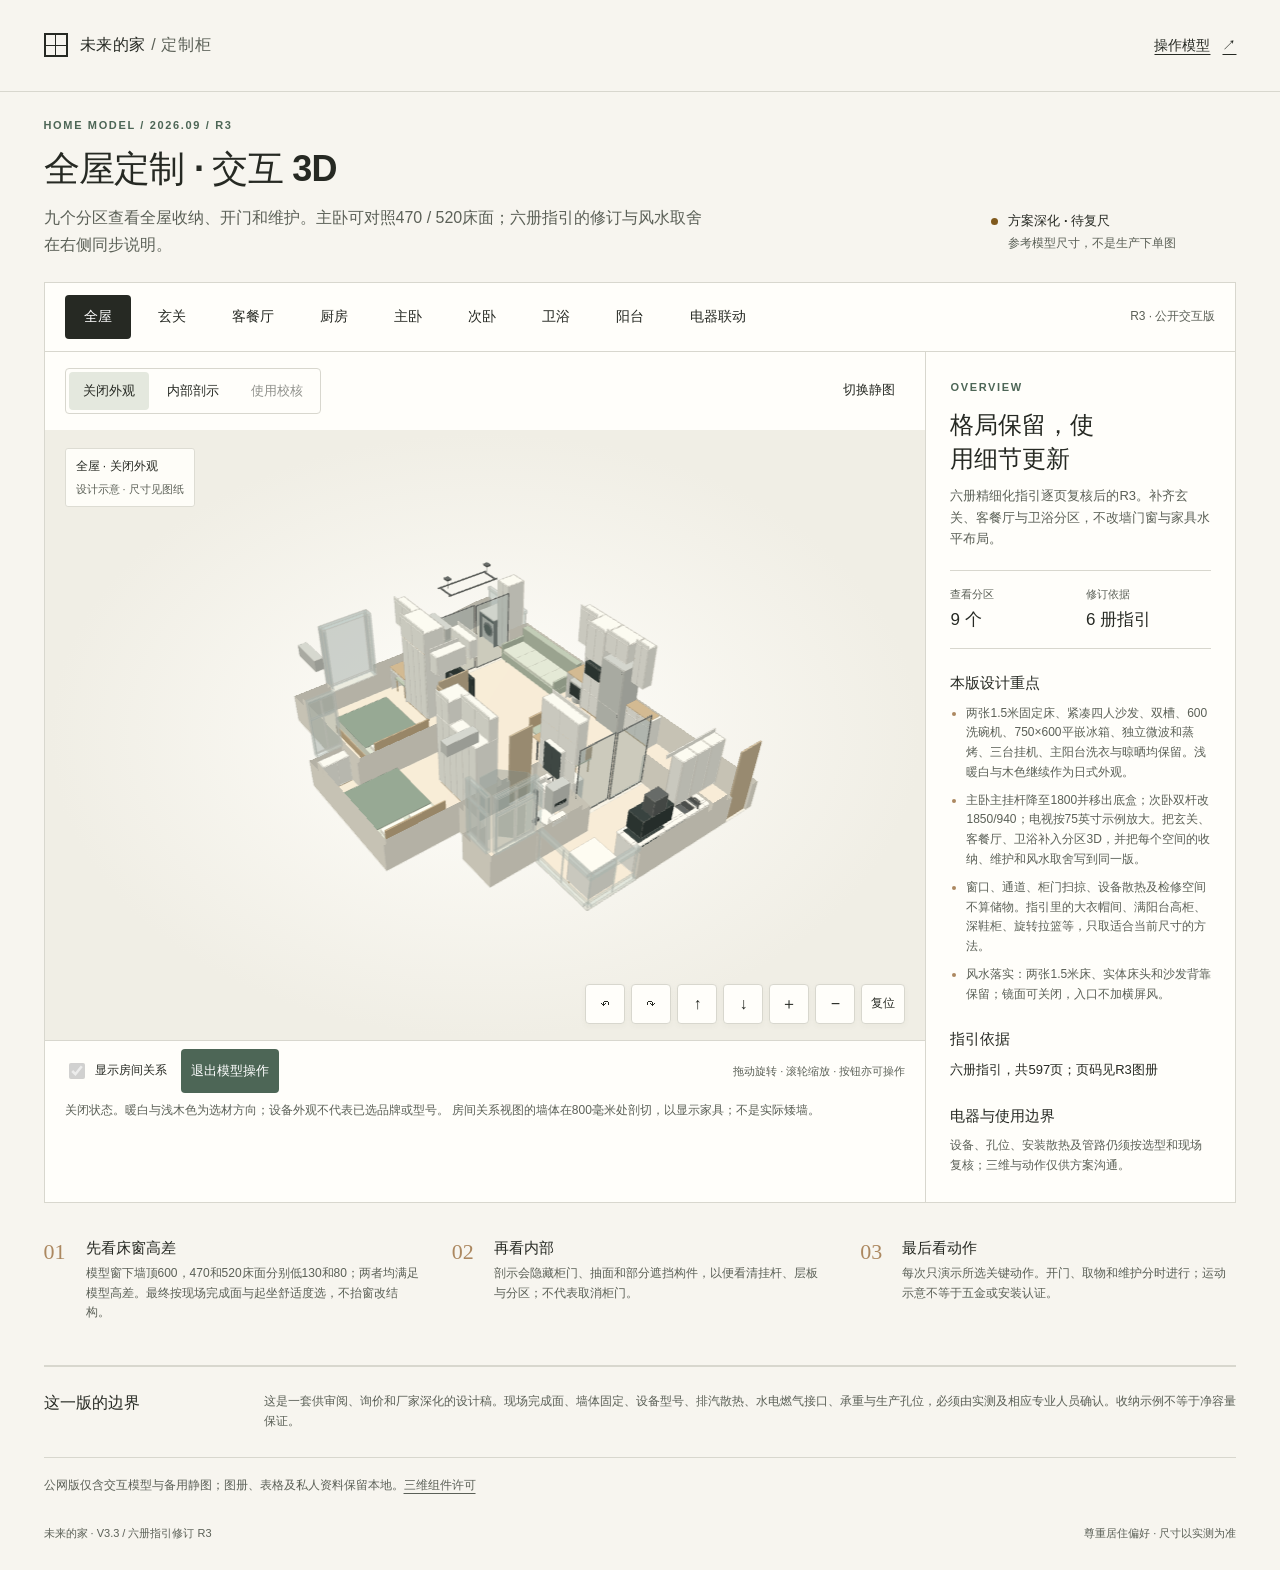
==== cabinet-r3/index.html @ e2a635c6 "Publish R3 cabinet viewer with guide revisions and privacy-safe packaging" ====
<!doctype html>
<html lang="zh-CN">
<head>
  <meta charset="utf-8">
  <meta name="viewport" content="width=device-width, initial-scale=1">
  <meta name="color-scheme" content="light">
  <title>全屋交互3D · 六册指引修订 R3</title>
  <style>:root{--ink:#262923;--secondary:#5b6057;--paper:#f7f5ef;--surface:#fffefa;--line:#d8d7ce;--soft:#ecebe3;--accent:#4d6656;--wood:#ac8860;--warning:#80591c;--radius:4px;--space:24px;color-scheme:light;font-family:-apple-system,BlinkMacSystemFont,"PingFang SC","Microsoft YaHei",sans-serif;color:var(--ink);background:var(--paper);font-synthesis:none}*{box-sizing:border-box}html{scroll-behavior:smooth;scroll-padding-top:24px}body{margin:0;font-size:16px;line-height:1.65}a{color:inherit;text-decoration-thickness:1px;text-underline-offset:4px}button,input,select{font:inherit}button,select{cursor:pointer}button,a,input,select{-webkit-tap-highlight-color:transparent}button{min-height:44px;border:1px solid var(--line);border-radius:var(--radius);background:var(--surface);color:var(--ink);padding:8px 14px;transition:background-color .15s,color .15s,border-color .15s}button:hover,a.file-card:hover{background:var(--soft);border-color:#9ba894}button:active{background:#d9dfd4}button:disabled{opacity:.5;cursor:not-allowed}button:focus-visible,a:focus-visible,select:focus-visible,input:focus-visible{outline:3px solid var(--accent);outline-offset:3px}button[aria-pressed=true]{background:var(--accent);border-color:var(--accent);color:#fff}h1,h2,h3,p{margin:0}h1,h2{text-wrap:balance}h1{font-size:clamp(28px,3vw,44px);font-weight:600;line-height:1.25;letter-spacing:-.02em}h2{font-size:24px;font-weight:600;line-height:1.4}h3{font-size:15px;font-weight:600}.page-header,main,footer{max-width:1640px;margin-inline:auto;padding-inline:clamp(20px,3.4vw,64px)}.page-header{height:92px;display:flex;align-items:center;justify-content:space-between;border-bottom:1px solid var(--line)}.brand{display:flex;gap:12px;align-items:center;font-size:16px;font-weight:600;letter-spacing:.04em}.brand-mark{height:24px;width:24px;border:2px solid var(--ink);position:relative;display:block}.brand-mark:before{content:"";position:absolute;top:0;bottom:0;left:9px;border-left:1px solid var(--ink)}.brand-mark:after{content:"";position:absolute;left:0;right:0;top:10px;border-top:1px solid var(--ink)}.quiet{color:var(--secondary);font-weight:400}.text-link{font-size:14px;min-height:44px;display:flex;align-items:center;gap:12px}.intro{padding-block:44px 36px;display:flex;align-items:flex-end;justify-content:space-between;gap:40px}.eyebrow{font-size:11px;font-weight:700;letter-spacing:.15em;color:var(--accent);margin-bottom:12px}.lede{max-width:660px;color:var(--secondary);margin-top:14px;font-size:16px}.project-status{display:flex;gap:10px;align-items:flex-start;min-width:245px;padding-bottom:4px;font-size:13px}.project-status strong{font-weight:600}.project-status p{color:var(--secondary);font-size:12px;margin-top:3px}.status-dot{width:7px;height:7px;border-radius:50%;background:var(--warning);margin-top:8px}.review{border:1px solid var(--line);background:var(--surface)}.review-top{display:flex;justify-content:space-between;align-items:center;padding:12px 20px;gap:24px;border-bottom:1px solid var(--line)}.room-nav{display:flex;gap:8px;flex-wrap:wrap}.room-nav button{border-color:transparent;background:transparent;padding:8px 18px;white-space:nowrap;font-size:14px}.room-nav button[aria-pressed=true]{background:var(--ink);color:#fff}.offline-label{font-size:12px;color:var(--secondary);white-space:nowrap}.review-grid{display:grid;grid-template-columns:minmax(0,1fr) 310px}.stage-column{min-width:0}.stage-toolbar{display:flex;align-items:center;justify-content:space-between;padding:16px 20px;gap:12px}.segmented{display:flex;border:1px solid var(--line);border-radius:var(--radius);padding:3px;gap:4px}.segmented button{border:0;font-size:13px;padding:6px 14px;min-height:38px;background:transparent}.segmented button[aria-pressed=true]{color:var(--ink);background:#e4e8de}.quiet-button{border:0;background:transparent;font-size:13px;padding:6px 10px}.operation-controls{background:#f1f0e8;padding:10px 20px;display:flex;align-items:center;gap:10px;flex-wrap:wrap;border-block:1px solid var(--line);font-size:12px}.operation-controls[hidden]{display:none}.operation-controls select{max-width:340px;min-width:180px;min-height:44px;background:var(--surface);border:1px solid var(--line);border-radius:var(--radius);padding:6px 10px;color:var(--ink);font-size:13px}.range-label{margin-left:auto;white-space:nowrap}.range-label output{display:inline-block;width:34px;text-align:right;font-variant-numeric:tabular-nums}input[type=range]{width:100px;min-height:44px;accent-color:var(--accent)}.stage{height:610px;position:relative;background:#eeeae0;overflow:hidden;isolation:isolate}.stage:after{content:"";pointer-events:none;position:absolute;inset:0;z-index:-1;background:radial-gradient(ellipse at center,#fffefa 0,#f0eee5 70%)}#viewport{width:100%;height:100%;position:absolute;inset:0}#viewport canvas{display:block;width:100%;height:100%}#static-view{margin:0;position:absolute;inset:0;background:#fff}#static-view img{width:100%;height:100%;object-fit:contain}#static-view figcaption{position:absolute;bottom:16px;left:20px;right:20px;font-size:12px;text-align:center;background:#fffefacb;color:var(--secondary)}.loading{position:absolute;inset:0;display:flex;align-items:center;justify-content:center;background:#f0eee5;font-size:14px;color:var(--secondary);z-index:5}.loading[hidden]{display:none}.view-label{position:absolute;top:18px;left:20px;display:flex;flex-direction:column;gap:3px;pointer-events:none;font-size:12px;padding:8px 10px;background:#fffefae8;border:1px solid #dddcd3;border-radius:3px}#view-detail{font-size:11px;color:var(--secondary)}.camera-controls{position:absolute;bottom:16px;right:20px;display:flex;gap:6px}.camera-controls button{min-width:40px;padding:4px 9px;box-shadow:0 2px 6px #4548340a;min-height:40px}.camera-controls button:last-child{font-size:12px}.labels{position:absolute;inset:0;pointer-events:none;overflow:hidden}.model-label{position:absolute;background:#fffefaec;border:1px solid #7c8b70;border-radius:3px;padding:3px 7px;font-size:11px;white-space:nowrap;transform:translate(-50%,-50%);max-width:230px}.stage-bottom{display:flex;align-items:center;gap:14px;padding:8px 20px;border-top:1px solid var(--line);font-size:12px}.stage-bottom p{font-size:11px;color:var(--secondary);margin-left:auto}.check-label{display:flex;align-items:center;gap:7px;min-height:44px;cursor:pointer;white-space:nowrap}.check-label input{width:16px;height:16px;accent-color:var(--accent)}.state-note{padding:0 20px 18px;min-height:58px;color:var(--secondary);font-size:12px}.details{border-left:1px solid var(--line);padding:26px 24px}.details h2{font-size:24px;margin-bottom:10px}.details>p:not(.eyebrow){font-size:13px;color:var(--secondary)}.metrics{display:grid;grid-template-columns:1fr 1fr;margin:20px 0 0;border-block:1px solid var(--line);padding-block:14px;gap:3px 10px}.metrics dt{font-size:11px;color:var(--secondary)}.metrics dd{margin:0;font-size:17px;font-variant-numeric:tabular-nums;font-weight:500;grid-row:2}.detail-section{margin-top:22px}.detail-section h3{margin-bottom:8px}.changes{padding-left:16px;margin:0;display:grid;gap:8px;font-size:12px;color:var(--secondary)}.changes li::marker{color:var(--wood)}.detail-section p{font-size:12px;color:var(--secondary)}.drawing-link{border-top:1px solid var(--line);padding-top:14px;margin-top:20px;display:flex;justify-content:space-between;min-height:44px;align-items:center;font-size:13px;text-decoration:none;color:var(--accent);font-weight:600}.reading-guide{display:grid;grid-template-columns:repeat(3,1fr);gap:32px;padding-block:34px 42px;border-bottom:1px solid var(--line)}.reading-guide>div{position:relative;padding-left:42px}.step{position:absolute;left:0;top:0;font-family:Georgia,serif;color:var(--wood);font-size:22px;line-height:1.4}.reading-guide h2{font-size:15px;margin-bottom:6px}.reading-guide p{font-size:12px;color:var(--secondary);max-width:370px}.deliverables{padding-block:42px}.section-heading{display:flex;justify-content:space-between;align-items:flex-end;gap:24px;margin-bottom:22px}.section-heading h2{font-size:26px}.section-heading .eyebrow{margin-bottom:6px}.section-heading>p{color:var(--secondary);font-size:13px}.file-grid{display:grid;grid-template-columns:repeat(4,1fr);gap:12px}.file-card{border:1px solid var(--line);padding:20px;display:flex;flex-direction:column;text-decoration:none;min-height:160px;transition:background .15s,border-color .15s;background:var(--surface)}.file-type{font-size:10px;letter-spacing:.12em;color:var(--accent);font-weight:600;display:flex;justify-content:space-between}.file-card h3{font-size:15px;font-weight:500;margin-top:16px}.file-card p{font-size:12px;color:var(--secondary);margin-top:6px}.file-note{font-size:12px;color:var(--secondary);margin-top:18px;max-width:900px}.boundary{display:grid;grid-template-columns:180px 1fr;border-block:1px solid var(--line);padding-block:25px;gap:40px}.boundary h2{font-size:16px}.boundary p{font-size:12px;color:var(--secondary);max-width:1000px}footer{display:flex;justify-content:space-between;padding-block:28px;font-size:11px;color:var(--secondary)}.skip-link{position:fixed;top:8px;left:8px;z-index:100;padding:8px 16px;background:var(--ink);color:white;transform:translateY(-200%)}.skip-link:focus{transform:translateY(0)}.noscript{padding:24px;background:#fff2d7;color:#614915;position:fixed;bottom:0;left:0;right:0;z-index:10}[hidden]{display:none!important}
@media(min-width:1600px){.stage{height:700px}.review-grid{grid-template-columns:minmax(0,1fr) 340px}.details{padding:30px}}
@media(max-width:1100px){.review-grid{grid-template-columns:minmax(0,1fr) 270px}.details{padding:22px 18px}.stage{height:560px}.review-top{padding-inline:16px}.room-nav{gap:3px}.room-nav button{padding-inline:12px}.offline-label{display:none}.stage-toolbar{padding:12px 14px}.segmented button{padding-inline:10px}.stage-bottom{padding-inline:14px;gap:8px}.stage-bottom p{display:none}.camera-controls{right:14px}.file-grid{grid-template-columns:repeat(2,1fr)}}
@media(max-width:820px){.intro{align-items:flex-start;flex-direction:column;gap:20px;padding-block:28px}.project-status{min-width:0}.review-grid{display:block}.details{border-left:0;border-top:1px solid var(--line);display:grid;grid-template-columns:1fr 1fr;gap:0 24px}.details>.eyebrow,.details>h2,.details>p{grid-column:1/-1}.metrics{grid-column:1/-1}.details>.detail-section{margin-top:18px}.details>.drawing-link{grid-column:1/-1}.stage{height:560px}.reading-guide{gap:20px}.reading-guide>div{padding-left:0}.step{position:static;display:block;margin-bottom:8px}.section-heading{align-items:flex-start;flex-direction:column;gap:10px}.boundary{grid-template-columns:1fr;gap:12px}.room-nav{gap:4px}.room-nav button{padding-inline:13px}}
@media(max-width:520px){body{font-size:16px}.page-header,main,footer{padding-inline:16px}.page-header{height:70px}.brand{font-size:14px;gap:9px}.text-link{font-size:12px}.intro{padding-block:26px}.lede{font-size:14px}.eyebrow{font-size:10px}.project-status{font-size:12px}.project-status p{font-size:11px}.review-top{padding:9px}.room-nav{display:grid;grid-template-columns:repeat(3,1fr);width:100%;gap:4px}.room-nav button{padding:6px 8px;font-size:13px;min-height:44px}.stage-toolbar{display:flex;padding:9px;gap:4px}.segmented{gap:0;flex:1;min-width:0;justify-content:space-between}.segmented button{font-size:12px;padding-inline:7px;flex:1;min-height:44px}.quiet-button{font-size:12px;padding-inline:7px}.stage{height:470px}.operation-controls{padding:9px;font-size:12px;gap:6px}.operation-controls select{max-width:calc(100% - 72px);min-width:0;font-size:12px;flex:1}.range-label{margin-left:0}#progress{flex:1;width:80px}.view-label{top:12px;left:12px;font-size:11px}.view-label #view-detail{font-size:10px}.camera-controls{bottom:12px;right:12px;gap:5px}.camera-controls button{min-width:44px;min-height:44px}.stage-bottom{padding:3px 12px;justify-content:space-between}.state-note{font-size:12px;padding:4px 12px 14px}.details{display:block;padding:22px 18px}.details h2{font-size:22px}.details .eyebrow{font-size:10px}.details .metrics{margin-top:16px}.metrics dd{font-size:19px}.detail-section h3{font-size:15px}.changes,.detail-section p{font-size:13px}.reading-guide{display:block;padding-block:26px}.reading-guide>div{padding-left:38px;margin-bottom:20px}.reading-guide>div:last-child{margin-bottom:0}.step{position:absolute;top:0;left:0}.reading-guide p{font-size:13px}.section-heading h2{font-size:24px}.file-grid{grid-template-columns:1fr 1fr;gap:8px}.file-card{padding:15px;min-height:165px}.file-card h3{font-size:14px}.file-card p{font-size:12px}.file-note{font-size:12px}.boundary p{font-size:13px}.deliverables{padding-block:30px}footer{gap:12px;flex-wrap:wrap;padding-block:24px}.model-label{font-size:10px;max-width:150px;white-space:normal;text-align:center}}
@media(prefers-reduced-motion:reduce){html{scroll-behavior:auto}*{transition:none!important}}
.intro{padding-block:24px}.intro h1{font-size:clamp(26px,3vw,36px)}
.height-controls{padding:16px 20px;background:#eef1ea;border-block:1px solid var(--line)}
.height-heading{display:flex;align-items:center;justify-content:space-between;gap:12px;flex-wrap:wrap}
.height-heading strong{font-size:15px}.height-variants{display:flex;gap:8px}.height-variants button{font-size:13px;min-height:44px}
.height-metrics{margin:12px 0;display:grid;grid-template-columns:repeat(3,minmax(0,1fr));gap:12px}
.height-metrics dt{font-size:12px;color:var(--secondary)}.height-metrics dd{margin:0;font-size:26px;line-height:1.4;font-variant-numeric:tabular-nums}
.height-metrics small{font-size:12px;color:var(--secondary)}.height-controls p{font-size:12px;line-height:1.7}.height-caution{color:#735027;margin-top:6px}
.segmented{flex-wrap:wrap}.stage-toolbar{align-items:flex-start}.camera-controls{max-width:calc(100% - 24px);flex-wrap:wrap;justify-content:flex-end}
.model-label.height-window{border-color:#526b60;color:#304b40;font-size:12px}.model-label.height-bed{border-color:#9a582d;color:#773e19;font-size:12px}
@media(max-width:520px){.height-controls{padding:12px}.height-metrics{gap:8px}.height-metrics dt{font-size:11px}.height-metrics dd{font-size:23px}.height-heading{gap:8px}.segmented button{flex:1 0 42%;min-height:44px}.camera-controls button{min-width:36px;padding-inline:7px}.camera-controls{gap:4px}.stage-toolbar>.quiet-button{min-height:44px;max-width:60px}.height-caution{font-size:12px}.intro{padding-block:20px}}
@media(pointer:coarse){button,.segmented button,.camera-controls button{min-height:44px}.camera-controls button{min-width:44px}}

/* R3 nine-zone review: retain the existing responsive system. */
#source-pages{font-size:13px;line-height:1.7;color:var(--muted);overflow-wrap:anywhere}.file-card:focus-visible{outline:3px solid #526b60;outline-offset:4px}
</style>
</head>
<body>
  <a class="skip-link" href="#viewer-section">跳到方案查看器</a>
  <header class="page-header">
    <div class="brand"><span class="brand-mark" aria-hidden="true"></span><span>未来的家 <span class="quiet">/ 定制柜</span></span></div>
    <a class="text-link" href="#viewer-section">操作模型 <span aria-hidden="true">↗</span></a>
  </header>
  <main>
    <section class="intro" aria-labelledby="page-title">
      <div><p class="eyebrow">HOME MODEL / 2026.09 / R3</p><h1 id="page-title">全屋定制 · 交互 3D</h1><p class="lede">九个分区查看全屋收纳、开门和维护。主卧可对照470 / 520床面；六册指引的修订与风水取舍在右侧同步说明。</p></div>
      <div class="project-status"><span class="status-dot" aria-hidden="true"></span><div><strong>方案深化 · 待复尺</strong><p>参考模型尺寸，不是生产下单图</p></div></div>
    </section>

    <section class="review" id="viewer-section" aria-label="交互方案查看器">
      <div class="review-top"><nav id="room-nav" class="room-nav" aria-label="选择空间"></nav><span class="offline-label">R3 · 公开交互版</span></div>
      <div class="review-grid">
        <div class="stage-column">
          <div class="stage-toolbar">
            <div class="segmented" role="group" aria-label="柜体显示状态">
              <button type="button" data-mode="closed" aria-pressed="true">关闭外观</button>
              <button type="button" data-mode="internal" aria-pressed="false">内部剖示</button>
              <button type="button" data-mode="operation" aria-pressed="false">使用校核</button>
              <button type="button" data-mode="height" aria-pressed="false" hidden>床窗高度</button>
            </div>
            <button type="button" id="toggle-static" class="quiet-button" aria-pressed="false">切换静图</button>
          </div>
          <section class="height-controls" id="height-controls" aria-label="床窗高度方案对照" hidden>
            <div class="height-heading"><strong id="height-title">主卧低床候选</strong><div id="height-variants" class="height-variants" role="group" aria-label="主卧床高对照"><button type="button" data-bed-variant="proposed" aria-pressed="true">低床 470</button><button type="button" data-bed-variant="original" aria-pressed="false">原床 520</button></div></div>
            <dl class="height-metrics"><div><dt id="sill-label">飘窗控制值 · 待复尺</dt><dd><span id="height-sill">600</span><small> mm</small></dd></div><div><dt>床垫顶面 · 不含靠背</dt><dd><span id="height-bed">470</span><small> mm</small></dd></div><div><dt>条件差值 · 非实测</dt><dd><span id="height-delta">130</span><small> mm</small></dd></div></dl>
            <p id="height-explanation"></p><p class="height-caution">主卧600是参考模型窗下墙体顶，次卧900是另一窗框下沿；均非现场完成面复尺。80 / 130是模型高差，不是风水标准。虚线不是新增窗台。</p>
          </section>
          <div class="operation-controls" id="operation-controls" hidden>
            <label for="operation">校核动作</label><select id="operation"></select>
            <label class="range-label" for="progress">开启 <output id="progress-value">100%</output></label><input id="progress" type="range" min="0" max="100" value="100">
          </div>
          <div class="stage" id="stage">
            <div id="viewport" aria-label="三维柜体模型"></div>
            <figure id="static-view" hidden><img id="preview" src="[data-uri]" alt="全屋关闭状态的方案示意" width="1600" height="1200"><figcaption id="static-caption">静态备用视图</figcaption></figure>
            <div id="loading" class="loading" role="status">正在准备三维视图…</div>
            <div class="view-label"><span id="view-label">全屋 · 关闭外观</span><span id="view-detail">模型单位：毫米</span></div>
            <div id="labels" class="labels" aria-hidden="true"></div>
            <div class="camera-controls" id="camera-controls" role="group" aria-label="三维视角控制">
              <button type="button" data-camera="left" aria-label="向左旋转">↶</button><button type="button" data-camera="right" aria-label="向右旋转">↷</button><button type="button" data-camera="up" aria-label="从更高处俯视">↑</button><button type="button" data-camera="down" aria-label="降低俯视角度">↓</button><button type="button" data-camera="in" aria-label="放大">＋</button><button type="button" data-camera="out" aria-label="缩小">−</button><button type="button" data-camera="reset">复位</button>
            </div>
          </div>
          <div class="stage-bottom"><label class="check-label"><input type="checkbox" id="context">显示房间关系</label><button type="button" id="touch-mode" class="quiet-button" aria-pressed="false">操作 3D</button><p id="gesture-hint">拖动旋转 · 滚轮缩放 · 按钮亦可操作</p></div>
          <p id="state-note" class="state-note" role="status" aria-live="polite"></p>
        </div>
        <aside class="details" aria-labelledby="detail-title">
          <p class="eyebrow" id="detail-code">OVERVIEW</p><h2 id="detail-title">格局保留，使用细节更新</h2><p id="detail-summary"></p>
          <dl id="metrics" class="metrics"></dl>
          <section class="detail-section"><h3>本版设计重点</h3><ul id="changes" class="changes"></ul></section>
          <section class="detail-section"><h3>指引依据</h3><p id="source-pages"></p></section>
          <section class="detail-section"><h3>电器与使用边界</h3><p id="appliance-note"></p></section>
          <a id="drawing-link" hidden href="#viewer-section">配套资料保留本地</a>
        </aside>
      </div>
    </section>

    <section class="reading-guide" aria-label="读图说明">
      <div><span class="step">01</span><h2>先看床窗高差</h2><p>模型窗下墙顶600，470和520床面分别低130和80；两者均满足模型高差。最终按现场完成面与起坐舒适度选，不抬窗改结构。</p></div>
      <div><span class="step">02</span><h2>再看内部</h2><p>剖示会隐藏柜门、抽面和部分遮挡构件，以便看清挂杆、层板与分区；不代表取消柜门。</p></div>
      <div><span class="step">03</span><h2>最后看动作</h2><p>每次只演示所选关键动作。开门、取物和维护分时进行；运动示意不等于五金或安装认证。</p></div>
    </section>

    <section class="boundary"><h2>这一版的边界</h2><p>这是一套供审阅、询价和厂家深化的设计稿。现场完成面、墙体固定、设备型号、排汽散热、水电燃气接口、承重与生产孔位，必须由实测及相应专业人员确认。收纳示例不等于净容量保证。</p></section>
  <div id="file-grid" hidden></div><p class="file-note">公网版仅含交互模型与备用静图；图册、表格及私人资料保留本地。<a href="THREE-LICENSE.txt">三维组件许可</a></p></main>
  <footer><span>未来的家 · V3.3 / 六册指引修订 R3</span><span>尊重居住偏好 · 尺寸以实测为准</span></footer>
  <noscript><div class="noscript">浏览器未启用脚本，仍可直接查看 <a href="[data-uri]">全屋预览图</a>。开启脚本后可使用交互模型。</div></noscript>
<script>/**
 * @license
 * Copyright 2010-2021 Three.js Authors
 * SPDX-License-Identifier: MIT
 */
!function(t,e){"object"==typeof exports&&"undefined"!=typeof module?e(exports):"function"==typeof define&&define.amd?define(["exports"],e):e((t="undefined"!=typeof globalThis?globalThis:t||self).THREE={})}(this,(function(t){"use strict";const e="128",n=100,i=300,r=301,s=302,a=303,o=304,l=306,c=307,h=1e3,u=1001,d=1002,p=1003,m=1004,f=1005,g=1006,v=1007,y=1008,x=1009,_=1012,w=1014,b=1015,M=1016,S=1020,T=1022,E=1023,A=1026,L=1027,R=33776,C=33777,P=33778,D=33779,I=35840,N=35841,B=35842,z=35843,F=37492,O=37496,H=2300,G=2301,U=2302,k=2400,V=2401,W=2402,j=2500,q=2501,X=3e3,Y=3001,Z=3007,J=3002,Q=3004,K=3005,$=3006,tt=7680,et=35044,nt=35048,it="300 es";class rt{addEventListener(t,e){void 0===this._listeners&&(this._listeners={});const n=this._listeners;void 0===n[t]&&(n[t]=[]),-1===n[t].indexOf(e)&&n[t].push(e)}hasEventListener(t,e){if(void 0===this._listeners)return!1;const n=this._listeners;return void 0!==n[t]&&-1!==n[t].indexOf(e)}removeEventListener(t,e){if(void 0===this._listeners)return;const n=this._listeners[t];if(void 0!==n){const t=n.indexOf(e);-1!==t&&n.splice(t,1)}}dispatchEvent(t){if(void 0===this._listeners)return;const e=this._listeners[t.type];if(void 0!==e){t.target=this;const n=e.slice(0);for(let e=0,i=n.length;e<i;e++)n[e].call(this,t);t.target=null}}}const st=[];for(let t=0;t<256;t++)st[t]=(t<16?"0":"")+t.toString(16);let at=1234567;const ot=Math.PI/180,lt=180/Math.PI;function ct(){const t=4294967295*Math.random()|0,e=4294967295*Math.random()|0,n=4294967295*Math.random()|0,i=4294967295*Math.random()|0;return(st[255&t]+st[t>>8&255]+st[t>>16&255]+st[t>>24&255]+"-"+st[255&e]+st[e>>8&255]+"-"+st[e>>16&15|64]+st[e>>24&255]+"-"+st[63&n|128]+st[n>>8&255]+"-"+st[n>>16&255]+st[n>>24&255]+st[255&i]+st[i>>8&255]+st[i>>16&255]+st[i>>24&255]).toUpperCase()}function ht(t,e,n){return Math.max(e,Math.min(n,t))}function ut(t,e){return(t%e+e)%e}function dt(t,e,n){return(1-n)*t+n*e}function pt(t){return 0==(t&t-1)&&0!==t}function mt(t){return Math.pow(2,Math.ceil(Math.log(t)/Math.LN2))}function ft(t){return Math.pow(2,Math.floor(Math.log(t)/Math.LN2))}var gt=Object.freeze({__proto__:null,DEG2RAD:ot,RAD2DEG:lt,generateUUID:ct,clamp:ht,euclideanModulo:ut,mapLinear:function(t,e,n,i,r){return i+(t-e)*(r-i)/(n-e)},inverseLerp:function(t,e,n){return t!==e?(n-t)/(e-t):0},lerp:dt,damp:function(t,e,n,i){return dt(t,e,1-Math.exp(-n*i))},pingpong:function(t,e=1){return e-Math.abs(ut(t,2*e)-e)},smoothstep:function(t,e,n){return t<=e?0:t>=n?1:(t=(t-e)/(n-e))*t*(3-2*t)},smootherstep:function(t,e,n){return t<=e?0:t>=n?1:(t=(t-e)/(n-e))*t*t*(t*(6*t-15)+10)},randInt:function(t,e){return t+Math.floor(Math.random()*(e-t+1))},randFloat:function(t,e){return t+Math.random()*(e-t)},randFloatSpread:function(t){return t*(.5-Math.random())},seededRandom:function(t){return void 0!==t&&(at=t%2147483647),at=16807*at%2147483647,(at-1)/2147483646},degToRad:function(t){return t*ot},radToDeg:function(t){return t*lt},isPowerOfTwo:pt,ceilPowerOfTwo:mt,floorPowerOfTwo:ft,setQuaternionFromProperEuler:function(t,e,n,i,r){const s=Math.cos,a=Math.sin,o=s(n/2),l=a(n/2),c=s((e+i)/2),h=a((e+i)/2),u=s((e-i)/2),d=a((e-i)/2),p=s((i-e)/2),m=a((i-e)/2);switch(r){case"XYX":t.set(o*h,l*u,l*d,o*c);break;case"YZY":t.set(l*d,o*h,l*u,o*c);break;case"ZXZ":t.set(l*u,l*d,o*h,o*c);break;case"XZX":t.set(o*h,l*m,l*p,o*c);break;case"YXY":t.set(l*p,o*h,l*m,o*c);break;case"ZYZ":t.set(l*m,l*p,o*h,o*c);break;default:console.warn("THREE.MathUtils: .setQuaternionFromProperEuler() encountered an unknown order: "+r)}}});class vt{constructor(t=0,e=0){this.x=t,this.y=e}get width(){return this.x}set width(t){this.x=t}get height(){return this.y}set height(t){this.y=t}set(t,e){return this.x=t,this.y=e,this}setScalar(t){return this.x=t,this.y=t,this}setX(t){return this.x=t,this}setY(t){return this.y=t,this}setComponent(t,e){switch(t){case 0:this.x=e;break;case 1:this.y=e;break;default:throw new Error("index is out of range: "+t)}return this}getComponent(t){switch(t){case 0:return this.x;case 1:return this.y;default:throw new Error("index is out of range: "+t)}}clone(){return new this.constructor(this.x,this.y)}copy(t){return this.x=t.x,this.y=t.y,this}add(t,e){return void 0!==e?(console.warn("THREE.Vector2: .add() now only accepts one argument. Use .addVectors( a, b ) instead."),this.addVectors(t,e)):(this.x+=t.x,this.y+=t.y,this)}addScalar(t){return this.x+=t,this.y+=t,this}addVectors(t,e){return this.x=t.x+e.x,this.y=t.y+e.y,this}addScaledVector(t,e){return this.x+=t.x*e,this.y+=t.y*e,this}sub(t,e){return void 0!==e?(console.warn("THREE.Vector2: .sub() now only accepts one argument. Use .subVectors( a, b ) instead."),this.subVectors(t,e)):(this.x-=t.x,this.y-=t.y,this)}subScalar(t){return this.x-=t,this.y-=t,this}subVectors(t,e){return this.x=t.x-e.x,this.y=t.y-e.y,this}multiply(t){return this.x*=t.x,this.y*=t.y,this}multiplyScalar(t){return this.x*=t,this.y*=t,this}divide(t){return this.x/=t.x,this.y/=t.y,this}divideScalar(t){return this.multiplyScalar(1/t)}applyMatrix3(t){const e=this.x,n=this.y,i=t.elements;return this.x=i[0]*e+i[3]*n+i[6],this.y=i[1]*e+i[4]*n+i[7],this}min(t){return this.x=Math.min(this.x,t.x),this.y=Math.min(this.y,t.y),this}max(t){return this.x=Math.max(this.x,t.x),this.y=Math.max(this.y,t.y),this}clamp(t,e){return this.x=Math.max(t.x,Math.min(e.x,this.x)),this.y=Math.max(t.y,Math.min(e.y,this.y)),this}clampScalar(t,e){return this.x=Math.max(t,Math.min(e,this.x)),this.y=Math.max(t,Math.min(e,this.y)),this}clampLength(t,e){const n=this.length();return this.divideScalar(n||1).multiplyScalar(Math.max(t,Math.min(e,n)))}floor(){return this.x=Math.floor(this.x),this.y=Math.floor(this.y),this}ceil(){return this.x=Math.ceil(this.x),this.y=Math.ceil(this.y),this}round(){return this.x=Math.round(this.x),this.y=Math.round(this.y),this}roundToZero(){return this.x=this.x<0?Math.ceil(this.x):Math.floor(this.x),this.y=this.y<0?Math.ceil(this.y):Math.floor(this.y),this}negate(){return this.x=-this.x,this.y=-this.y,this}dot(t){return this.x*t.x+this.y*t.y}cross(t){return this.x*t.y-this.y*t.x}lengthSq(){return this.x*this.x+this.y*this.y}length(){return Math.sqrt(this.x*this.x+this.y*this.y)}manhattanLength(){return Math.abs(this.x)+Math.abs(this.y)}normalize(){return this.divideScalar(this.length()||1)}angle(){return Math.atan2(-this.y,-this.x)+Math.PI}distanceTo(t){return Math.sqrt(this.distanceToSquared(t))}distanceToSquared(t){const e=this.x-t.x,n=this.y-t.y;return e*e+n*n}manhattanDistanceTo(t){return Math.abs(this.x-t.x)+Math.abs(this.y-t.y)}setLength(t){return this.normalize().multiplyScalar(t)}lerp(t,e){return this.x+=(t.x-this.x)*e,this.y+=(t.y-this.y)*e,this}lerpVectors(t,e,n){return this.x=t.x+(e.x-t.x)*n,this.y=t.y+(e.y-t.y)*n,this}equals(t){return t.x===this.x&&t.y===this.y}fromArray(t,e=0){return this.x=t[e],this.y=t[e+1],this}toArray(t=[],e=0){return t[e]=this.x,t[e+1]=this.y,t}fromBufferAttribute(t,e,n){return void 0!==n&&console.warn("THREE.Vector2: offset has been removed from .fromBufferAttribute()."),this.x=t.getX(e),this.y=t.getY(e),this}rotateAround(t,e){const n=Math.cos(e),i=Math.sin(e),r=this.x-t.x,s=this.y-t.y;return this.x=r*n-s*i+t.x,this.y=r*i+s*n+t.y,this}random(){return this.x=Math.random(),this.y=Math.random(),this}}vt.prototype.isVector2=!0;class yt{constructor(){this.elements=[1,0,0,0,1,0,0,0,1],arguments.length>0&&console.error("THREE.Matrix3: the constructor no longer reads arguments. use .set() instead.")}set(t,e,n,i,r,s,a,o,l){const c=this.elements;return c[0]=t,c[1]=i,c[2]=a,c[3]=e,c[4]=r,c[5]=o,c[6]=n,c[7]=s,c[8]=l,this}identity(){return this.set(1,0,0,0,1,0,0,0,1),this}copy(t){const e=this.elements,n=t.elements;return e[0]=n[0],e[1]=n[1],e[2]=n[2],e[3]=n[3],e[4]=n[4],e[5]=n[5],e[6]=n[6],e[7]=n[7],e[8]=n[8],this}extractBasis(t,e,n){return t.setFromMatrix3Column(this,0),e.setFromMatrix3Column(this,1),n.setFromMatrix3Column(this,2),this}setFromMatrix4(t){const e=t.elements;return this.set(e[0],e[4],e[8],e[1],e[5],e[9],e[2],e[6],e[10]),this}multiply(t){return this.multiplyMatrices(this,t)}premultiply(t){return this.multiplyMatrices(t,this)}multiplyMatrices(t,e){const n=t.elements,i=e.elements,r=this.elements,s=n[0],a=n[3],o=n[6],l=n[1],c=n[4],h=n[7],u=n[2],d=n[5],p=n[8],m=i[0],f=i[3],g=i[6],v=i[1],y=i[4],x=i[7],_=i[2],w=i[5],b=i[8];return r[0]=s*m+a*v+o*_,r[3]=s*f+a*y+o*w,r[6]=s*g+a*x+o*b,r[1]=l*m+c*v+h*_,r[4]=l*f+c*y+h*w,r[7]=l*g+c*x+h*b,r[2]=u*m+d*v+p*_,r[5]=u*f+d*y+p*w,r[8]=u*g+d*x+p*b,this}multiplyScalar(t){const e=this.elements;return e[0]*=t,e[3]*=t,e[6]*=t,e[1]*=t,e[4]*=t,e[7]*=t,e[2]*=t,e[5]*=t,e[8]*=t,this}determinant(){const t=this.elements,e=t[0],n=t[1],i=t[2],r=t[3],s=t[4],a=t[5],o=t[6],l=t[7],c=t[8];return e*s*c-e*a*l-n*r*c+n*a*o+i*r*l-i*s*o}invert(){const t=this.elements,e=t[0],n=t[1],i=t[2],r=t[3],s=t[4],a=t[5],o=t[6],l=t[7],c=t[8],h=c*s-a*l,u=a*o-c*r,d=l*r-s*o,p=e*h+n*u+i*d;if(0===p)return this.set(0,0,0,0,0,0,0,0,0);const m=1/p;return t[0]=h*m,t[1]=(i*l-c*n)*m,t[2]=(a*n-i*s)*m,t[3]=u*m,t[4]=(c*e-i*o)*m,t[5]=(i*r-a*e)*m,t[6]=d*m,t[7]=(n*o-l*e)*m,t[8]=(s*e-n*r)*m,this}transpose(){let t;const e=this.elements;return t=e[1],e[1]=e[3],e[3]=t,t=e[2],e[2]=e[6],e[6]=t,t=e[5],e[5]=e[7],e[7]=t,this}getNormalMatrix(t){return this.setFromMatrix4(t).invert().transpose()}transposeIntoArray(t){const e=this.elements;return t[0]=e[0],t[1]=e[3],t[2]=e[6],t[3]=e[1],t[4]=e[4],t[5]=e[7],t[6]=e[2],t[7]=e[5],t[8]=e[8],this}setUvTransform(t,e,n,i,r,s,a){const o=Math.cos(r),l=Math.sin(r);return this.set(n*o,n*l,-n*(o*s+l*a)+s+t,-i*l,i*o,-i*(-l*s+o*a)+a+e,0,0,1),this}scale(t,e){const n=this.elements;return n[0]*=t,n[3]*=t,n[6]*=t,n[1]*=e,n[4]*=e,n[7]*=e,this}rotate(t){const e=Math.cos(t),n=Math.sin(t),i=this.elements,r=i[0],s=i[3],a=i[6],o=i[1],l=i[4],c=i[7];return i[0]=e*r+n*o,i[3]=e*s+n*l,i[6]=e*a+n*c,i[1]=-n*r+e*o,i[4]=-n*s+e*l,i[7]=-n*a+e*c,this}translate(t,e){const n=this.elements;return n[0]+=t*n[2],n[3]+=t*n[5],n[6]+=t*n[8],n[1]+=e*n[2],n[4]+=e*n[5],n[7]+=e*n[8],this}equals(t){const e=this.elements,n=t.elements;for(let t=0;t<9;t++)if(e[t]!==n[t])return!1;return!0}fromArray(t,e=0){for(let n=0;n<9;n++)this.elements[n]=t[n+e];return this}toArray(t=[],e=0){const n=this.elements;return t[e]=n[0],t[e+1]=n[1],t[e+2]=n[2],t[e+3]=n[3],t[e+4]=n[4],t[e+5]=n[5],t[e+6]=n[6],t[e+7]=n[7],t[e+8]=n[8],t}clone(){return(new this.constructor).fromArray(this.elements)}}let xt;yt.prototype.isMatrix3=!0;class _t{static getDataURL(t){if(/^data:/i.test(t.src))return t.src;if("undefined"==typeof HTMLCanvasElement)return t.src;let e;if(t instanceof HTMLCanvasElement)e=t;else{void 0===xt&&(xt=document.createElementNS("http://www.w3.org/1999/xhtml","canvas")),xt.width=t.width,xt.height=t.height;const n=xt.getContext("2d");t instanceof ImageData?n.putImageData(t,0,0):n.drawImage(t,0,0,t.width,t.height),e=xt}return e.width>2048||e.height>2048?(console.warn("THREE.ImageUtils.getDataURL: Image converted to jpg for performance reasons",t),e.toDataURL("image/jpeg",.6)):e.toDataURL("image/png")}}let wt=0;class bt extends rt{constructor(t=bt.DEFAULT_IMAGE,e=bt.DEFAULT_MAPPING,n=1001,i=1001,r=1006,s=1008,a=1023,o=1009,l=1,c=3e3){super(),Object.defineProperty(this,"id",{value:wt++}),this.uuid=ct(),this.name="",this.image=t,this.mipmaps=[],this.mapping=e,this.wrapS=n,this.wrapT=i,this.magFilter=r,this.minFilter=s,this.anisotropy=l,this.format=a,this.internalFormat=null,this.type=o,this.offset=new vt(0,0),this.repeat=new vt(1,1),this.center=new vt(0,0),this.rotation=0,this.matrixAutoUpdate=!0,this.matrix=new yt,this.generateMipmaps=!0,this.premultiplyAlpha=!1,this.flipY=!0,this.unpackAlignment=4,this.encoding=c,this.version=0,this.onUpdate=null}updateMatrix(){this.matrix.setUvTransform(this.offset.x,this.offset.y,this.repeat.x,this.repeat.y,this.rotation,this.center.x,this.center.y)}clone(){return(new this.constructor).copy(this)}copy(t){return this.name=t.name,this.image=t.image,this.mipmaps=t.mipmaps.slice(0),this.mapping=t.mapping,this.wrapS=t.wrapS,this.wrapT=t.wrapT,this.magFilter=t.magFilter,this.minFilter=t.minFilter,this.anisotropy=t.anisotropy,this.format=t.format,this.internalFormat=t.internalFormat,this.type=t.type,this.offset.copy(t.offset),this.repeat.copy(t.repeat),this.center.copy(t.center),this.rotation=t.rotation,this.matrixAutoUpdate=t.matrixAutoUpdate,this.matrix.copy(t.matrix),this.generateMipmaps=t.generateMipmaps,this.premultiplyAlpha=t.premultiplyAlpha,this.flipY=t.flipY,this.unpackAlignment=t.unpackAlignment,this.encoding=t.encoding,this}toJSON(t){const e=void 0===t||"string"==typeof t;if(!e&&void 0!==t.textures[this.uuid])return t.textures[this.uuid];const n={metadata:{version:4.5,type:"Texture",generator:"Texture.toJSON"},uuid:this.uuid,name:this.name,mapping:this.mapping,repeat:[this.repeat.x,this.repeat.y],offset:[this.offset.x,this.offset.y],center:[this.center.x,this.center.y],rotation:this.rotation,wrap:[this.wrapS,this.wrapT],format:this.format,type:this.type,encoding:this.encoding,minFilter:this.minFilter,magFilter:this.magFilter,anisotropy:this.anisotropy,flipY:this.flipY,premultiplyAlpha:this.premultiplyAlpha,unpackAlignment:this.unpackAlignment};if(void 0!==this.image){const i=this.image;if(void 0===i.uuid&&(i.uuid=ct()),!e&&void 0===t.images[i.uuid]){let e;if(Array.isArray(i)){e=[];for(let t=0,n=i.length;t<n;t++)i[t].isDataTexture?e.push(Mt(i[t].image)):e.push(Mt(i[t]))}else e=Mt(i);t.images[i.uuid]={uuid:i.uuid,url:e}}n.image=i.uuid}return e||(t.textures[this.uuid]=n),n}dispose(){this.dispatchEvent({type:"dispose"})}transformUv(t){if(this.mapping!==i)return t;if(t.applyMatrix3(this.matrix),t.x<0||t.x>1)switch(this.wrapS){case h:t.x=t.x-Math.floor(t.x);break;case u:t.x=t.x<0?0:1;break;case d:1===Math.abs(Math.floor(t.x)%2)?t.x=Math.ceil(t.x)-t.x:t.x=t.x-Math.floor(t.x)}if(t.y<0||t.y>1)switch(this.wrapT){case h:t.y=t.y-Math.floor(t.y);break;case u:t.y=t.y<0?0:1;break;case d:1===Math.abs(Math.floor(t.y)%2)?t.y=Math.ceil(t.y)-t.y:t.y=t.y-Math.floor(t.y)}return this.flipY&&(t.y=1-t.y),t}set needsUpdate(t){!0===t&&this.version++}}function Mt(t){return"undefined"!=typeof HTMLImageElement&&t instanceof HTMLImageElement||"undefined"!=typeof HTMLCanvasElement&&t instanceof HTMLCanvasElement||"undefined"!=typeof ImageBitmap&&t instanceof ImageBitmap?_t.getDataURL(t):t.data?{data:Array.prototype.slice.call(t.data),width:t.width,height:t.height,type:t.data.constructor.name}:(console.warn("THREE.Texture: Unable to serialize Texture."),{})}bt.DEFAULT_IMAGE=void 0,bt.DEFAULT_MAPPING=i,bt.prototype.isTexture=!0;class St{constructor(t=0,e=0,n=0,i=1){this.x=t,this.y=e,this.z=n,this.w=i}get width(){return this.z}set width(t){this.z=t}get height(){return this.w}set height(t){this.w=t}set(t,e,n,i){return this.x=t,this.y=e,this.z=n,this.w=i,this}setScalar(t){return this.x=t,this.y=t,this.z=t,this.w=t,this}setX(t){return this.x=t,this}setY(t){return this.y=t,this}setZ(t){return this.z=t,this}setW(t){return this.w=t,this}setComponent(t,e){switch(t){case 0:this.x=e;break;case 1:this.y=e;break;case 2:this.z=e;break;case 3:this.w=e;break;default:throw new Error("index is out of range: "+t)}return this}getComponent(t){switch(t){case 0:return this.x;case 1:return this.y;case 2:return this.z;case 3:return this.w;default:throw new Error("index is out of range: "+t)}}clone(){return new this.constructor(this.x,this.y,this.z,this.w)}copy(t){return this.x=t.x,this.y=t.y,this.z=t.z,this.w=void 0!==t.w?t.w:1,this}add(t,e){return void 0!==e?(console.warn("THREE.Vector4: .add() now only accepts one argument. Use .addVectors( a, b ) instead."),this.addVectors(t,e)):(this.x+=t.x,this.y+=t.y,this.z+=t.z,this.w+=t.w,this)}addScalar(t){return this.x+=t,this.y+=t,this.z+=t,this.w+=t,this}addVectors(t,e){return this.x=t.x+e.x,this.y=t.y+e.y,this.z=t.z+e.z,this.w=t.w+e.w,this}addScaledVector(t,e){return this.x+=t.x*e,this.y+=t.y*e,this.z+=t.z*e,this.w+=t.w*e,this}sub(t,e){return void 0!==e?(console.warn("THREE.Vector4: .sub() now only accepts one argument. Use .subVectors( a, b ) instead."),this.subVectors(t,e)):(this.x-=t.x,this.y-=t.y,this.z-=t.z,this.w-=t.w,this)}subScalar(t){return this.x-=t,this.y-=t,this.z-=t,this.w-=t,this}subVectors(t,e){return this.x=t.x-e.x,this.y=t.y-e.y,this.z=t.z-e.z,this.w=t.w-e.w,this}multiply(t){return this.x*=t.x,this.y*=t.y,this.z*=t.z,this.w*=t.w,this}multiplyScalar(t){return this.x*=t,this.y*=t,this.z*=t,this.w*=t,this}applyMatrix4(t){const e=this.x,n=this.y,i=this.z,r=this.w,s=t.elements;return this.x=s[0]*e+s[4]*n+s[8]*i+s[12]*r,this.y=s[1]*e+s[5]*n+s[9]*i+s[13]*r,this.z=s[2]*e+s[6]*n+s[10]*i+s[14]*r,this.w=s[3]*e+s[7]*n+s[11]*i+s[15]*r,this}divideScalar(t){return this.multiplyScalar(1/t)}setAxisAngleFromQuaternion(t){this.w=2*Math.acos(t.w);const e=Math.sqrt(1-t.w*t.w);return e<1e-4?(this.x=1,this.y=0,this.z=0):(this.x=t.x/e,this.y=t.y/e,this.z=t.z/e),this}setAxisAngleFromRotationMatrix(t){let e,n,i,r;const s=.01,a=.1,o=t.elements,l=o[0],c=o[4],h=o[8],u=o[1],d=o[5],p=o[9],m=o[2],f=o[6],g=o[10];if(Math.abs(c-u)<s&&Math.abs(h-m)<s&&Math.abs(p-f)<s){if(Math.abs(c+u)<a&&Math.abs(h+m)<a&&Math.abs(p+f)<a&&Math.abs(l+d+g-3)<a)return this.set(1,0,0,0),this;e=Math.PI;const t=(l+1)/2,o=(d+1)/2,v=(g+1)/2,y=(c+u)/4,x=(h+m)/4,_=(p+f)/4;return t>o&&t>v?t<s?(n=0,i=.707106781,r=.707106781):(n=Math.sqrt(t),i=y/n,r=x/n):o>v?o<s?(n=.707106781,i=0,r=.707106781):(i=Math.sqrt(o),n=y/i,r=_/i):v<s?(n=.707106781,i=.707106781,r=0):(r=Math.sqrt(v),n=x/r,i=_/r),this.set(n,i,r,e),this}let v=Math.sqrt((f-p)*(f-p)+(h-m)*(h-m)+(u-c)*(u-c));return Math.abs(v)<.001&&(v=1),this.x=(f-p)/v,this.y=(h-m)/v,this.z=(u-c)/v,this.w=Math.acos((l+d+g-1)/2),this}min(t){return this.x=Math.min(this.x,t.x),this.y=Math.min(this.y,t.y),this.z=Math.min(this.z,t.z),this.w=Math.min(this.w,t.w),this}max(t){return this.x=Math.max(this.x,t.x),this.y=Math.max(this.y,t.y),this.z=Math.max(this.z,t.z),this.w=Math.max(this.w,t.w),this}clamp(t,e){return this.x=Math.max(t.x,Math.min(e.x,this.x)),this.y=Math.max(t.y,Math.min(e.y,this.y)),this.z=Math.max(t.z,Math.min(e.z,this.z)),this.w=Math.max(t.w,Math.min(e.w,this.w)),this}clampScalar(t,e){return this.x=Math.max(t,Math.min(e,this.x)),this.y=Math.max(t,Math.min(e,this.y)),this.z=Math.max(t,Math.min(e,this.z)),this.w=Math.max(t,Math.min(e,this.w)),this}clampLength(t,e){const n=this.length();return this.divideScalar(n||1).multiplyScalar(Math.max(t,Math.min(e,n)))}floor(){return this.x=Math.floor(this.x),this.y=Math.floor(this.y),this.z=Math.floor(this.z),this.w=Math.floor(this.w),this}ceil(){return this.x=Math.ceil(this.x),this.y=Math.ceil(this.y),this.z=Math.ceil(this.z),this.w=Math.ceil(this.w),this}round(){return this.x=Math.round(this.x),this.y=Math.round(this.y),this.z=Math.round(this.z),this.w=Math.round(this.w),this}roundToZero(){return this.x=this.x<0?Math.ceil(this.x):Math.floor(this.x),this.y=this.y<0?Math.ceil(this.y):Math.floor(this.y),this.z=this.z<0?Math.ceil(this.z):Math.floor(this.z),this.w=this.w<0?Math.ceil(this.w):Math.floor(this.w),this}negate(){return this.x=-this.x,this.y=-this.y,this.z=-this.z,this.w=-this.w,this}dot(t){return this.x*t.x+this.y*t.y+this.z*t.z+this.w*t.w}lengthSq(){return this.x*this.x+this.y*this.y+this.z*this.z+this.w*this.w}length(){return Math.sqrt(this.x*this.x+this.y*this.y+this.z*this.z+this.w*this.w)}manhattanLength(){return Math.abs(this.x)+Math.abs(this.y)+Math.abs(this.z)+Math.abs(this.w)}normalize(){return this.divideScalar(this.length()||1)}setLength(t){return this.normalize().multiplyScalar(t)}lerp(t,e){return this.x+=(t.x-this.x)*e,this.y+=(t.y-this.y)*e,this.z+=(t.z-this.z)*e,this.w+=(t.w-this.w)*e,this}lerpVectors(t,e,n){return this.x=t.x+(e.x-t.x)*n,this.y=t.y+(e.y-t.y)*n,this.z=t.z+(e.z-t.z)*n,this.w=t.w+(e.w-t.w)*n,this}equals(t){return t.x===this.x&&t.y===this.y&&t.z===this.z&&t.w===this.w}fromArray(t,e=0){return this.x=t[e],this.y=t[e+1],this.z=t[e+2],this.w=t[e+3],this}toArray(t=[],e=0){return t[e]=this.x,t[e+1]=this.y,t[e+2]=this.z,t[e+3]=this.w,t}fromBufferAttribute(t,e,n){return void 0!==n&&console.warn("THREE.Vector4: offset has been removed from .fromBufferAttribute()."),this.x=t.getX(e),this.y=t.getY(e),this.z=t.getZ(e),this.w=t.getW(e),this}random(){return this.x=Math.random(),this.y=Math.random(),this.z=Math.random(),this.w=Math.random(),this}}St.prototype.isVector4=!0;class Tt extends rt{constructor(t,e,n){super(),this.width=t,this.height=e,this.depth=1,this.scissor=new St(0,0,t,e),this.scissorTest=!1,this.viewport=new St(0,0,t,e),n=n||{},this.texture=new bt(void 0,n.mapping,n.wrapS,n.wrapT,n.magFilter,n.minFilter,n.format,n.type,n.anisotropy,n.encoding),this.texture.image={},this.texture.image.width=t,this.texture.image.height=e,this.texture.image.depth=1,this.texture.generateMipmaps=void 0!==n.generateMipmaps&&n.generateMipmaps,this.texture.minFilter=void 0!==n.minFilter?n.minFilter:g,this.depthBuffer=void 0===n.depthBuffer||n.depthBuffer,this.stencilBuffer=void 0!==n.stencilBuffer&&n.stencilBuffer,this.depthTexture=void 0!==n.depthTexture?n.depthTexture:null}setTexture(t){t.image={width:this.width,height:this.height,depth:this.depth},this.texture=t}setSize(t,e,n=1){this.width===t&&this.height===e&&this.depth===n||(this.width=t,this.height=e,this.depth=n,this.texture.image.width=t,this.texture.image.height=e,this.texture.image.depth=n,this.dispose()),this.viewport.set(0,0,t,e),this.scissor.set(0,0,t,e)}clone(){return(new this.constructor).copy(this)}copy(t){return this.width=t.width,this.height=t.height,this.depth=t.depth,this.viewport.copy(t.viewport),this.texture=t.texture.clone(),this.depthBuffer=t.depthBuffer,this.stencilBuffer=t.stencilBuffer,this.depthTexture=t.depthTexture,this}dispose(){this.dispatchEvent({type:"dispose"})}}Tt.prototype.isWebGLRenderTarget=!0;class Et extends Tt{constructor(t,e,n){super(t,e,n),this.samples=4}copy(t){return super.copy.call(this,t),this.samples=t.samples,this}}Et.prototype.isWebGLMultisampleRenderTarget=!0;class At{constructor(t=0,e=0,n=0,i=1){this._x=t,this._y=e,this._z=n,this._w=i}static slerp(t,e,n,i){return console.warn("THREE.Quaternion: Static .slerp() has been deprecated. Use qm.slerpQuaternions( qa, qb, t ) instead."),n.slerpQuaternions(t,e,i)}static slerpFlat(t,e,n,i,r,s,a){let o=n[i+0],l=n[i+1],c=n[i+2],h=n[i+3];const u=r[s+0],d=r[s+1],p=r[s+2],m=r[s+3];if(0===a)return t[e+0]=o,t[e+1]=l,t[e+2]=c,void(t[e+3]=h);if(1===a)return t[e+0]=u,t[e+1]=d,t[e+2]=p,void(t[e+3]=m);if(h!==m||o!==u||l!==d||c!==p){let t=1-a;const e=o*u+l*d+c*p+h*m,n=e>=0?1:-1,i=1-e*e;if(i>Number.EPSILON){const r=Math.sqrt(i),s=Math.atan2(r,e*n);t=Math.sin(t*s)/r,a=Math.sin(a*s)/r}const r=a*n;if(o=o*t+u*r,l=l*t+d*r,c=c*t+p*r,h=h*t+m*r,t===1-a){const t=1/Math.sqrt(o*o+l*l+c*c+h*h);o*=t,l*=t,c*=t,h*=t}}t[e]=o,t[e+1]=l,t[e+2]=c,t[e+3]=h}static multiplyQuaternionsFlat(t,e,n,i,r,s){const a=n[i],o=n[i+1],l=n[i+2],c=n[i+3],h=r[s],u=r[s+1],d=r[s+2],p=r[s+3];return t[e]=a*p+c*h+o*d-l*u,t[e+1]=o*p+c*u+l*h-a*d,t[e+2]=l*p+c*d+a*u-o*h,t[e+3]=c*p-a*h-o*u-l*d,t}get x(){return this._x}set x(t){this._x=t,this._onChangeCallback()}get y(){return this._y}set y(t){this._y=t,this._onChangeCallback()}get z(){return this._z}set z(t){this._z=t,this._onChangeCallback()}get w(){return this._w}set w(t){this._w=t,this._onChangeCallback()}set(t,e,n,i){return this._x=t,this._y=e,this._z=n,this._w=i,this._onChangeCallback(),this}clone(){return new this.constructor(this._x,this._y,this._z,this._w)}copy(t){return this._x=t.x,this._y=t.y,this._z=t.z,this._w=t.w,this._onChangeCallback(),this}setFromEuler(t,e){if(!t||!t.isEuler)throw new Error("THREE.Quaternion: .setFromEuler() now expects an Euler rotation rather than a Vector3 and order.");const n=t._x,i=t._y,r=t._z,s=t._order,a=Math.cos,o=Math.sin,l=a(n/2),c=a(i/2),h=a(r/2),u=o(n/2),d=o(i/2),p=o(r/2);switch(s){case"XYZ":this._x=u*c*h+l*d*p,this._y=l*d*h-u*c*p,this._z=l*c*p+u*d*h,this._w=l*c*h-u*d*p;break;case"YXZ":this._x=u*c*h+l*d*p,this._y=l*d*h-u*c*p,this._z=l*c*p-u*d*h,this._w=l*c*h+u*d*p;break;case"ZXY":this._x=u*c*h-l*d*p,this._y=l*d*h+u*c*p,this._z=l*c*p+u*d*h,this._w=l*c*h-u*d*p;break;case"ZYX":this._x=u*c*h-l*d*p,this._y=l*d*h+u*c*p,this._z=l*c*p-u*d*h,this._w=l*c*h+u*d*p;break;case"YZX":this._x=u*c*h+l*d*p,this._y=l*d*h+u*c*p,this._z=l*c*p-u*d*h,this._w=l*c*h-u*d*p;break;case"XZY":this._x=u*c*h-l*d*p,this._y=l*d*h-u*c*p,this._z=l*c*p+u*d*h,this._w=l*c*h+u*d*p;break;default:console.warn("THREE.Quaternion: .setFromEuler() encountered an unknown order: "+s)}return!1!==e&&this._onChangeCallback(),this}setFromAxisAngle(t,e){const n=e/2,i=Math.sin(n);return this._x=t.x*i,this._y=t.y*i,this._z=t.z*i,this._w=Math.cos(n),this._onChangeCallback(),this}setFromRotationMatrix(t){const e=t.elements,n=e[0],i=e[4],r=e[8],s=e[1],a=e[5],o=e[9],l=e[2],c=e[6],h=e[10],u=n+a+h;if(u>0){const t=.5/Math.sqrt(u+1);this._w=.25/t,this._x=(c-o)*t,this._y=(r-l)*t,this._z=(s-i)*t}else if(n>a&&n>h){const t=2*Math.sqrt(1+n-a-h);this._w=(c-o)/t,this._x=.25*t,this._y=(i+s)/t,this._z=(r+l)/t}else if(a>h){const t=2*Math.sqrt(1+a-n-h);this._w=(r-l)/t,this._x=(i+s)/t,this._y=.25*t,this._z=(o+c)/t}else{const t=2*Math.sqrt(1+h-n-a);this._w=(s-i)/t,this._x=(r+l)/t,this._y=(o+c)/t,this._z=.25*t}return this._onChangeCallback(),this}setFromUnitVectors(t,e){let n=t.dot(e)+1;return n<Number.EPSILON?(n=0,Math.abs(t.x)>Math.abs(t.z)?(this._x=-t.y,this._y=t.x,this._z=0,this._w=n):(this._x=0,this._y=-t.z,this._z=t.y,this._w=n)):(this._x=t.y*e.z-t.z*e.y,this._y=t.z*e.x-t.x*e.z,this._z=t.x*e.y-t.y*e.x,this._w=n),this.normalize()}angleTo(t){return 2*Math.acos(Math.abs(ht(this.dot(t),-1,1)))}rotateTowards(t,e){const n=this.angleTo(t);if(0===n)return this;const i=Math.min(1,e/n);return this.slerp(t,i),this}identity(){return this.set(0,0,0,1)}invert(){return this.conjugate()}conjugate(){return this._x*=-1,this._y*=-1,this._z*=-1,this._onChangeCallback(),this}dot(t){return this._x*t._x+this._y*t._y+this._z*t._z+this._w*t._w}lengthSq(){return this._x*this._x+this._y*this._y+this._z*this._z+this._w*this._w}length(){return Math.sqrt(this._x*this._x+this._y*this._y+this._z*this._z+this._w*this._w)}normalize(){let t=this.length();return 0===t?(this._x=0,this._y=0,this._z=0,this._w=1):(t=1/t,this._x=this._x*t,this._y=this._y*t,this._z=this._z*t,this._w=this._w*t),this._onChangeCallback(),this}multiply(t,e){return void 0!==e?(console.warn("THREE.Quaternion: .multiply() now only accepts one argument. Use .multiplyQuaternions( a, b ) instead."),this.multiplyQuaternions(t,e)):this.multiplyQuaternions(this,t)}premultiply(t){return this.multiplyQuaternions(t,this)}multiplyQuaternions(t,e){const n=t._x,i=t._y,r=t._z,s=t._w,a=e._x,o=e._y,l=e._z,c=e._w;return this._x=n*c+s*a+i*l-r*o,this._y=i*c+s*o+r*a-n*l,this._z=r*c+s*l+n*o-i*a,this._w=s*c-n*a-i*o-r*l,this._onChangeCallback(),this}slerp(t,e){if(0===e)return this;if(1===e)return this.copy(t);const n=this._x,i=this._y,r=this._z,s=this._w;let a=s*t._w+n*t._x+i*t._y+r*t._z;if(a<0?(this._w=-t._w,this._x=-t._x,this._y=-t._y,this._z=-t._z,a=-a):this.copy(t),a>=1)return this._w=s,this._x=n,this._y=i,this._z=r,this;const o=1-a*a;if(o<=Number.EPSILON){const t=1-e;return this._w=t*s+e*this._w,this._x=t*n+e*this._x,this._y=t*i+e*this._y,this._z=t*r+e*this._z,this.normalize(),this._onChangeCallback(),this}const l=Math.sqrt(o),c=Math.atan2(l,a),h=Math.sin((1-e)*c)/l,u=Math.sin(e*c)/l;return this._w=s*h+this._w*u,this._x=n*h+this._x*u,this._y=i*h+this._y*u,this._z=r*h+this._z*u,this._onChangeCallback(),this}slerpQuaternions(t,e,n){this.copy(t).slerp(e,n)}equals(t){return t._x===this._x&&t._y===this._y&&t._z===this._z&&t._w===this._w}fromArray(t,e=0){return this._x=t[e],this._y=t[e+1],this._z=t[e+2],this._w=t[e+3],this._onChangeCallback(),this}toArray(t=[],e=0){return t[e]=this._x,t[e+1]=this._y,t[e+2]=this._z,t[e+3]=this._w,t}fromBufferAttribute(t,e){return this._x=t.getX(e),this._y=t.getY(e),this._z=t.getZ(e),this._w=t.getW(e),this}_onChange(t){return this._onChangeCallback=t,this}_onChangeCallback(){}}At.prototype.isQuaternion=!0;class Lt{constructor(t=0,e=0,n=0){this.x=t,this.y=e,this.z=n}set(t,e,n){return void 0===n&&(n=this.z),this.x=t,this.y=e,this.z=n,this}setScalar(t){return this.x=t,this.y=t,this.z=t,this}setX(t){return this.x=t,this}setY(t){return this.y=t,this}setZ(t){return this.z=t,this}setComponent(t,e){switch(t){case 0:this.x=e;break;case 1:this.y=e;break;case 2:this.z=e;break;default:throw new Error("index is out of range: "+t)}return this}getComponent(t){switch(t){case 0:return this.x;case 1:return this.y;case 2:return this.z;default:throw new Error("index is out of range: "+t)}}clone(){return new this.constructor(this.x,this.y,this.z)}copy(t){return this.x=t.x,this.y=t.y,this.z=t.z,this}add(t,e){return void 0!==e?(console.warn("THREE.Vector3: .add() now only accepts one argument. Use .addVectors( a, b ) instead."),this.addVectors(t,e)):(this.x+=t.x,this.y+=t.y,this.z+=t.z,this)}addScalar(t){return this.x+=t,this.y+=t,this.z+=t,this}addVectors(t,e){return this.x=t.x+e.x,this.y=t.y+e.y,this.z=t.z+e.z,this}addScaledVector(t,e){return this.x+=t.x*e,this.y+=t.y*e,this.z+=t.z*e,this}sub(t,e){return void 0!==e?(console.warn("THREE.Vector3: .sub() now only accepts one argument. Use .subVectors( a, b ) instead."),this.subVectors(t,e)):(this.x-=t.x,this.y-=t.y,this.z-=t.z,this)}subScalar(t){return this.x-=t,this.y-=t,this.z-=t,this}subVectors(t,e){return this.x=t.x-e.x,this.y=t.y-e.y,this.z=t.z-e.z,this}multiply(t,e){return void 0!==e?(console.warn("THREE.Vector3: .multiply() now only accepts one argument. Use .multiplyVectors( a, b ) instead."),this.multiplyVectors(t,e)):(this.x*=t.x,this.y*=t.y,this.z*=t.z,this)}multiplyScalar(t){return this.x*=t,this.y*=t,this.z*=t,this}multiplyVectors(t,e){return this.x=t.x*e.x,this.y=t.y*e.y,this.z=t.z*e.z,this}applyEuler(t){return t&&t.isEuler||console.error("THREE.Vector3: .applyEuler() now expects an Euler rotation rather than a Vector3 and order."),this.applyQuaternion(Ct.setFromEuler(t))}applyAxisAngle(t,e){return this.applyQuaternion(Ct.setFromAxisAngle(t,e))}applyMatrix3(t){const e=this.x,n=this.y,i=this.z,r=t.elements;return this.x=r[0]*e+r[3]*n+r[6]*i,this.y=r[1]*e+r[4]*n+r[7]*i,this.z=r[2]*e+r[5]*n+r[8]*i,this}applyNormalMatrix(t){return this.applyMatrix3(t).normalize()}applyMatrix4(t){const e=this.x,n=this.y,i=this.z,r=t.elements,s=1/(r[3]*e+r[7]*n+r[11]*i+r[15]);return this.x=(r[0]*e+r[4]*n+r[8]*i+r[12])*s,this.y=(r[1]*e+r[5]*n+r[9]*i+r[13])*s,this.z=(r[2]*e+r[6]*n+r[10]*i+r[14])*s,this}applyQuaternion(t){const e=this.x,n=this.y,i=this.z,r=t.x,s=t.y,a=t.z,o=t.w,l=o*e+s*i-a*n,c=o*n+a*e-r*i,h=o*i+r*n-s*e,u=-r*e-s*n-a*i;return this.x=l*o+u*-r+c*-a-h*-s,this.y=c*o+u*-s+h*-r-l*-a,this.z=h*o+u*-a+l*-s-c*-r,this}project(t){return this.applyMatrix4(t.matrixWorldInverse).applyMatrix4(t.projectionMatrix)}unproject(t){return this.applyMatrix4(t.projectionMatrixInverse).applyMatrix4(t.matrixWorld)}transformDirection(t){const e=this.x,n=this.y,i=this.z,r=t.elements;return this.x=r[0]*e+r[4]*n+r[8]*i,this.y=r[1]*e+r[5]*n+r[9]*i,this.z=r[2]*e+r[6]*n+r[10]*i,this.normalize()}divide(t){return this.x/=t.x,this.y/=t.y,this.z/=t.z,this}divideScalar(t){return this.multiplyScalar(1/t)}min(t){return this.x=Math.min(this.x,t.x),this.y=Math.min(this.y,t.y),this.z=Math.min(this.z,t.z),this}max(t){return this.x=Math.max(this.x,t.x),this.y=Math.max(this.y,t.y),this.z=Math.max(this.z,t.z),this}clamp(t,e){return this.x=Math.max(t.x,Math.min(e.x,this.x)),this.y=Math.max(t.y,Math.min(e.y,this.y)),this.z=Math.max(t.z,Math.min(e.z,this.z)),this}clampScalar(t,e){return this.x=Math.max(t,Math.min(e,this.x)),this.y=Math.max(t,Math.min(e,this.y)),this.z=Math.max(t,Math.min(e,this.z)),this}clampLength(t,e){const n=this.length();return this.divideScalar(n||1).multiplyScalar(Math.max(t,Math.min(e,n)))}floor(){return this.x=Math.floor(this.x),this.y=Math.floor(this.y),this.z=Math.floor(this.z),this}ceil(){return this.x=Math.ceil(this.x),this.y=Math.ceil(this.y),this.z=Math.ceil(this.z),this}round(){return this.x=Math.round(this.x),this.y=Math.round(this.y),this.z=Math.round(this.z),this}roundToZero(){return this.x=this.x<0?Math.ceil(this.x):Math.floor(this.x),this.y=this.y<0?Math.ceil(this.y):Math.floor(this.y),this.z=this.z<0?Math.ceil(this.z):Math.floor(this.z),this}negate(){return this.x=-this.x,this.y=-this.y,this.z=-this.z,this}dot(t){return this.x*t.x+this.y*t.y+this.z*t.z}lengthSq(){return this.x*this.x+this.y*this.y+this.z*this.z}length(){return Math.sqrt(this.x*this.x+this.y*this.y+this.z*this.z)}manhattanLength(){return Math.abs(this.x)+Math.abs(this.y)+Math.abs(this.z)}normalize(){return this.divideScalar(this.length()||1)}setLength(t){return this.normalize().multiplyScalar(t)}lerp(t,e){return this.x+=(t.x-this.x)*e,this.y+=(t.y-this.y)*e,this.z+=(t.z-this.z)*e,this}lerpVectors(t,e,n){return this.x=t.x+(e.x-t.x)*n,this.y=t.y+(e.y-t.y)*n,this.z=t.z+(e.z-t.z)*n,this}cross(t,e){return void 0!==e?(console.warn("THREE.Vector3: .cross() now only accepts one argument. Use .crossVectors( a, b ) instead."),this.crossVectors(t,e)):this.crossVectors(this,t)}crossVectors(t,e){const n=t.x,i=t.y,r=t.z,s=e.x,a=e.y,o=e.z;return this.x=i*o-r*a,this.y=r*s-n*o,this.z=n*a-i*s,this}projectOnVector(t){const e=t.lengthSq();if(0===e)return this.set(0,0,0);const n=t.dot(this)/e;return this.copy(t).multiplyScalar(n)}projectOnPlane(t){return Rt.copy(this).projectOnVector(t),this.sub(Rt)}reflect(t){return this.sub(Rt.copy(t).multiplyScalar(2*this.dot(t)))}angleTo(t){const e=Math.sqrt(this.lengthSq()*t.lengthSq());if(0===e)return Math.PI/2;const n=this.dot(t)/e;return Math.acos(ht(n,-1,1))}distanceTo(t){return Math.sqrt(this.distanceToSquared(t))}distanceToSquared(t){const e=this.x-t.x,n=this.y-t.y,i=this.z-t.z;return e*e+n*n+i*i}manhattanDistanceTo(t){return Math.abs(this.x-t.x)+Math.abs(this.y-t.y)+Math.abs(this.z-t.z)}setFromSpherical(t){return this.setFromSphericalCoords(t.radius,t.phi,t.theta)}setFromSphericalCoords(t,e,n){const i=Math.sin(e)*t;return this.x=i*Math.sin(n),this.y=Math.cos(e)*t,this.z=i*Math.cos(n),this}setFromCylindrical(t){return this.setFromCylindricalCoords(t.radius,t.theta,t.y)}setFromCylindricalCoords(t,e,n){return this.x=t*Math.sin(e),this.y=n,this.z=t*Math.cos(e),this}setFromMatrixPosition(t){const e=t.elements;return this.x=e[12],this.y=e[13],this.z=e[14],this}setFromMatrixScale(t){const e=this.setFromMatrixColumn(t,0).length(),n=this.setFromMatrixColumn(t,1).length(),i=this.setFromMatrixColumn(t,2).length();return this.x=e,this.y=n,this.z=i,this}setFromMatrixColumn(t,e){return this.fromArray(t.elements,4*e)}setFromMatrix3Column(t,e){return this.fromArray(t.elements,3*e)}equals(t){return t.x===this.x&&t.y===this.y&&t.z===this.z}fromArray(t,e=0){return this.x=t[e],this.y=t[e+1],this.z=t[e+2],this}toArray(t=[],e=0){return t[e]=this.x,t[e+1]=this.y,t[e+2]=this.z,t}fromBufferAttribute(t,e,n){return void 0!==n&&console.warn("THREE.Vector3: offset has been removed from .fromBufferAttribute()."),this.x=t.getX(e),this.y=t.getY(e),this.z=t.getZ(e),this}random(){return this.x=Math.random(),this.y=Math.random(),this.z=Math.random(),this}}Lt.prototype.isVector3=!0;const Rt=new Lt,Ct=new At;class Pt{constructor(t=new Lt(1/0,1/0,1/0),e=new Lt(-1/0,-1/0,-1/0)){this.min=t,this.max=e}set(t,e){return this.min.copy(t),this.max.copy(e),this}setFromArray(t){let e=1/0,n=1/0,i=1/0,r=-1/0,s=-1/0,a=-1/0;for(let o=0,l=t.length;o<l;o+=3){const l=t[o],c=t[o+1],h=t[o+2];l<e&&(e=l),c<n&&(n=c),h<i&&(i=h),l>r&&(r=l),c>s&&(s=c),h>a&&(a=h)}return this.min.set(e,n,i),this.max.set(r,s,a),this}setFromBufferAttribute(t){let e=1/0,n=1/0,i=1/0,r=-1/0,s=-1/0,a=-1/0;for(let o=0,l=t.count;o<l;o++){const l=t.getX(o),c=t.getY(o),h=t.getZ(o);l<e&&(e=l),c<n&&(n=c),h<i&&(i=h),l>r&&(r=l),c>s&&(s=c),h>a&&(a=h)}return this.min.set(e,n,i),this.max.set(r,s,a),this}setFromPoints(t){this.makeEmpty();for(let e=0,n=t.length;e<n;e++)this.expandByPoint(t[e]);return this}setFromCenterAndSize(t,e){const n=It.copy(e).multiplyScalar(.5);return this.min.copy(t).sub(n),this.max.copy(t).add(n),this}setFromObject(t){return this.makeEmpty(),this.expandByObject(t)}clone(){return(new this.constructor).copy(this)}copy(t){return this.min.copy(t.min),this.max.copy(t.max),this}makeEmpty(){return this.min.x=this.min.y=this.min.z=1/0,this.max.x=this.max.y=this.max.z=-1/0,this}isEmpty(){return this.max.x<this.min.x||this.max.y<this.min.y||this.max.z<this.min.z}getCenter(t){return void 0===t&&(console.warn("THREE.Box3: .getCenter() target is now required"),t=new Lt),this.isEmpty()?t.set(0,0,0):t.addVectors(this.min,this.max).multiplyScalar(.5)}getSize(t){return void 0===t&&(console.warn("THREE.Box3: .getSize() target is now required"),t=new Lt),this.isEmpty()?t.set(0,0,0):t.subVectors(this.max,this.min)}expandByPoint(t){return this.min.min(t),this.max.max(t),this}expandByVector(t){return this.min.sub(t),this.max.add(t),this}expandByScalar(t){return this.min.addScalar(-t),this.max.addScalar(t),this}expandByObject(t){t.updateWorldMatrix(!1,!1);const e=t.geometry;void 0!==e&&(null===e.boundingBox&&e.computeBoundingBox(),Nt.copy(e.boundingBox),Nt.applyMatrix4(t.matrixWorld),this.union(Nt));const n=t.children;for(let t=0,e=n.length;t<e;t++)this.expandByObject(n[t]);return this}containsPoint(t){return!(t.x<this.min.x||t.x>this.max.x||t.y<this.min.y||t.y>this.max.y||t.z<this.min.z||t.z>this.max.z)}containsBox(t){return this.min.x<=t.min.x&&t.max.x<=this.max.x&&this.min.y<=t.min.y&&t.max.y<=this.max.y&&this.min.z<=t.min.z&&t.max.z<=this.max.z}getParameter(t,e){return void 0===e&&(console.warn("THREE.Box3: .getParameter() target is now required"),e=new Lt),e.set((t.x-this.min.x)/(this.max.x-this.min.x),(t.y-this.min.y)/(this.max.y-this.min.y),(t.z-this.min.z)/(this.max.z-this.min.z))}intersectsBox(t){return!(t.max.x<this.min.x||t.min.x>this.max.x||t.max.y<this.min.y||t.min.y>this.max.y||t.max.z<this.min.z||t.min.z>this.max.z)}intersectsSphere(t){return this.clampPoint(t.center,It),It.distanceToSquared(t.center)<=t.radius*t.radius}intersectsPlane(t){let e,n;return t.normal.x>0?(e=t.normal.x*this.min.x,n=t.normal.x*this.max.x):(e=t.normal.x*this.max.x,n=t.normal.x*this.min.x),t.normal.y>0?(e+=t.normal.y*this.min.y,n+=t.normal.y*this.max.y):(e+=t.normal.y*this.max.y,n+=t.normal.y*this.min.y),t.normal.z>0?(e+=t.normal.z*this.min.z,n+=t.normal.z*this.max.z):(e+=t.normal.z*this.max.z,n+=t.normal.z*this.min.z),e<=-t.constant&&n>=-t.constant}intersectsTriangle(t){if(this.isEmpty())return!1;this.getCenter(Ut),kt.subVectors(this.max,Ut),Bt.subVectors(t.a,Ut),zt.subVectors(t.b,Ut),Ft.subVectors(t.c,Ut),Ot.subVectors(zt,Bt),Ht.subVectors(Ft,zt),Gt.subVectors(Bt,Ft);let e=[0,-Ot.z,Ot.y,0,-Ht.z,Ht.y,0,-Gt.z,Gt.y,Ot.z,0,-Ot.x,Ht.z,0,-Ht.x,Gt.z,0,-Gt.x,-Ot.y,Ot.x,0,-Ht.y,Ht.x,0,-Gt.y,Gt.x,0];return!!jt(e,Bt,zt,Ft,kt)&&(e=[1,0,0,0,1,0,0,0,1],!!jt(e,Bt,zt,Ft,kt)&&(Vt.crossVectors(Ot,Ht),e=[Vt.x,Vt.y,Vt.z],jt(e,Bt,zt,Ft,kt)))}clampPoint(t,e){return void 0===e&&(console.warn("THREE.Box3: .clampPoint() target is now required"),e=new Lt),e.copy(t).clamp(this.min,this.max)}distanceToPoint(t){return It.copy(t).clamp(this.min,this.max).sub(t).length()}getBoundingSphere(t){return void 0===t&&console.error("THREE.Box3: .getBoundingSphere() target is now required"),this.getCenter(t.center),t.radius=.5*this.getSize(It).length(),t}intersect(t){return this.min.max(t.min),this.max.min(t.max),this.isEmpty()&&this.makeEmpty(),this}union(t){return this.min.min(t.min),this.max.max(t.max),this}applyMatrix4(t){return this.isEmpty()||(Dt[0].set(this.min.x,this.min.y,this.min.z).applyMatrix4(t),Dt[1].set(this.min.x,this.min.y,this.max.z).applyMatrix4(t),Dt[2].set(this.min.x,this.max.y,this.min.z).applyMatrix4(t),Dt[3].set(this.min.x,this.max.y,this.max.z).applyMatrix4(t),Dt[4].set(this.max.x,this.min.y,this.min.z).applyMatrix4(t),Dt[5].set(this.max.x,this.min.y,this.max.z).applyMatrix4(t),Dt[6].set(this.max.x,this.max.y,this.min.z).applyMatrix4(t),Dt[7].set(this.max.x,this.max.y,this.max.z).applyMatrix4(t),this.setFromPoints(Dt)),this}translate(t){return this.min.add(t),this.max.add(t),this}equals(t){return t.min.equals(this.min)&&t.max.equals(this.max)}}Pt.prototype.isBox3=!0;const Dt=[new Lt,new Lt,new Lt,new Lt,new Lt,new Lt,new Lt,new Lt],It=new Lt,Nt=new Pt,Bt=new Lt,zt=new Lt,Ft=new Lt,Ot=new Lt,Ht=new Lt,Gt=new Lt,Ut=new Lt,kt=new Lt,Vt=new Lt,Wt=new Lt;function jt(t,e,n,i,r){for(let s=0,a=t.length-3;s<=a;s+=3){Wt.fromArray(t,s);const a=r.x*Math.abs(Wt.x)+r.y*Math.abs(Wt.y)+r.z*Math.abs(Wt.z),o=e.dot(Wt),l=n.dot(Wt),c=i.dot(Wt);if(Math.max(-Math.max(o,l,c),Math.min(o,l,c))>a)return!1}return!0}const qt=new Pt,Xt=new Lt,Yt=new Lt,Zt=new Lt;class Jt{constructor(t=new Lt,e=-1){this.center=t,this.radius=e}set(t,e){return this.center.copy(t),this.radius=e,this}setFromPoints(t,e){const n=this.center;void 0!==e?n.copy(e):qt.setFromPoints(t).getCenter(n);let i=0;for(let e=0,r=t.length;e<r;e++)i=Math.max(i,n.distanceToSquared(t[e]));return this.radius=Math.sqrt(i),this}copy(t){return this.center.copy(t.center),this.radius=t.radius,this}isEmpty(){return this.radius<0}makeEmpty(){return this.center.set(0,0,0),this.radius=-1,this}containsPoint(t){return t.distanceToSquared(this.center)<=this.radius*this.radius}distanceToPoint(t){return t.distanceTo(this.center)-this.radius}intersectsSphere(t){const e=this.radius+t.radius;return t.center.distanceToSquared(this.center)<=e*e}intersectsBox(t){return t.intersectsSphere(this)}intersectsPlane(t){return Math.abs(t.distanceToPoint(this.center))<=this.radius}clampPoint(t,e){const n=this.center.distanceToSquared(t);return void 0===e&&(console.warn("THREE.Sphere: .clampPoint() target is now required"),e=new Lt),e.copy(t),n>this.radius*this.radius&&(e.sub(this.center).normalize(),e.multiplyScalar(this.radius).add(this.center)),e}getBoundingBox(t){return void 0===t&&(console.warn("THREE.Sphere: .getBoundingBox() target is now required"),t=new Pt),this.isEmpty()?(t.makeEmpty(),t):(t.set(this.center,this.center),t.expandByScalar(this.radius),t)}applyMatrix4(t){return this.center.applyMatrix4(t),this.radius=this.radius*t.getMaxScaleOnAxis(),this}translate(t){return this.center.add(t),this}expandByPoint(t){Zt.subVectors(t,this.center);const e=Zt.lengthSq();if(e>this.radius*this.radius){const t=Math.sqrt(e),n=.5*(t-this.radius);this.center.add(Zt.multiplyScalar(n/t)),this.radius+=n}return this}union(t){return Yt.subVectors(t.center,this.center).normalize().multiplyScalar(t.radius),this.expandByPoint(Xt.copy(t.center).add(Yt)),this.expandByPoint(Xt.copy(t.center).sub(Yt)),this}equals(t){return t.center.equals(this.center)&&t.radius===this.radius}clone(){return(new this.constructor).copy(this)}}const Qt=new Lt,Kt=new Lt,$t=new Lt,te=new Lt,ee=new Lt,ne=new Lt,ie=new Lt;class re{constructor(t=new Lt,e=new Lt(0,0,-1)){this.origin=t,this.direction=e}set(t,e){return this.origin.copy(t),this.direction.copy(e),this}copy(t){return this.origin.copy(t.origin),this.direction.copy(t.direction),this}at(t,e){return void 0===e&&(console.warn("THREE.Ray: .at() target is now required"),e=new Lt),e.copy(this.direction).multiplyScalar(t).add(this.origin)}lookAt(t){return this.direction.copy(t).sub(this.origin).normalize(),this}recast(t){return this.origin.copy(this.at(t,Qt)),this}closestPointToPoint(t,e){void 0===e&&(console.warn("THREE.Ray: .closestPointToPoint() target is now required"),e=new Lt),e.subVectors(t,this.origin);const n=e.dot(this.direction);return n<0?e.copy(this.origin):e.copy(this.direction).multiplyScalar(n).add(this.origin)}distanceToPoint(t){return Math.sqrt(this.distanceSqToPoint(t))}distanceSqToPoint(t){const e=Qt.subVectors(t,this.origin).dot(this.direction);return e<0?this.origin.distanceToSquared(t):(Qt.copy(this.direction).multiplyScalar(e).add(this.origin),Qt.distanceToSquared(t))}distanceSqToSegment(t,e,n,i){Kt.copy(t).add(e).multiplyScalar(.5),$t.copy(e).sub(t).normalize(),te.copy(this.origin).sub(Kt);const r=.5*t.distanceTo(e),s=-this.direction.dot($t),a=te.dot(this.direction),o=-te.dot($t),l=te.lengthSq(),c=Math.abs(1-s*s);let h,u,d,p;if(c>0)if(h=s*o-a,u=s*a-o,p=r*c,h>=0)if(u>=-p)if(u<=p){const t=1/c;h*=t,u*=t,d=h*(h+s*u+2*a)+u*(s*h+u+2*o)+l}else u=r,h=Math.max(0,-(s*u+a)),d=-h*h+u*(u+2*o)+l;else u=-r,h=Math.max(0,-(s*u+a)),d=-h*h+u*(u+2*o)+l;else u<=-p?(h=Math.max(0,-(-s*r+a)),u=h>0?-r:Math.min(Math.max(-r,-o),r),d=-h*h+u*(u+2*o)+l):u<=p?(h=0,u=Math.min(Math.max(-r,-o),r),d=u*(u+2*o)+l):(h=Math.max(0,-(s*r+a)),u=h>0?r:Math.min(Math.max(-r,-o),r),d=-h*h+u*(u+2*o)+l);else u=s>0?-r:r,h=Math.max(0,-(s*u+a)),d=-h*h+u*(u+2*o)+l;return n&&n.copy(this.direction).multiplyScalar(h).add(this.origin),i&&i.copy($t).multiplyScalar(u).add(Kt),d}intersectSphere(t,e){Qt.subVectors(t.center,this.origin);const n=Qt.dot(this.direction),i=Qt.dot(Qt)-n*n,r=t.radius*t.radius;if(i>r)return null;const s=Math.sqrt(r-i),a=n-s,o=n+s;return a<0&&o<0?null:a<0?this.at(o,e):this.at(a,e)}intersectsSphere(t){return this.distanceSqToPoint(t.center)<=t.radius*t.radius}distanceToPlane(t){const e=t.normal.dot(this.direction);if(0===e)return 0===t.distanceToPoint(this.origin)?0:null;const n=-(this.origin.dot(t.normal)+t.constant)/e;return n>=0?n:null}intersectPlane(t,e){const n=this.distanceToPlane(t);return null===n?null:this.at(n,e)}intersectsPlane(t){const e=t.distanceToPoint(this.origin);if(0===e)return!0;return t.normal.dot(this.direction)*e<0}intersectBox(t,e){let n,i,r,s,a,o;const l=1/this.direction.x,c=1/this.direction.y,h=1/this.direction.z,u=this.origin;return l>=0?(n=(t.min.x-u.x)*l,i=(t.max.x-u.x)*l):(n=(t.max.x-u.x)*l,i=(t.min.x-u.x)*l),c>=0?(r=(t.min.y-u.y)*c,s=(t.max.y-u.y)*c):(r=(t.max.y-u.y)*c,s=(t.min.y-u.y)*c),n>s||r>i?null:((r>n||n!=n)&&(n=r),(s<i||i!=i)&&(i=s),h>=0?(a=(t.min.z-u.z)*h,o=(t.max.z-u.z)*h):(a=(t.max.z-u.z)*h,o=(t.min.z-u.z)*h),n>o||a>i?null:((a>n||n!=n)&&(n=a),(o<i||i!=i)&&(i=o),i<0?null:this.at(n>=0?n:i,e)))}intersectsBox(t){return null!==this.intersectBox(t,Qt)}intersectTriangle(t,e,n,i,r){ee.subVectors(e,t),ne.subVectors(n,t),ie.crossVectors(ee,ne);let s,a=this.direction.dot(ie);if(a>0){if(i)return null;s=1}else{if(!(a<0))return null;s=-1,a=-a}te.subVectors(this.origin,t);const o=s*this.direction.dot(ne.crossVectors(te,ne));if(o<0)return null;const l=s*this.direction.dot(ee.cross(te));if(l<0)return null;if(o+l>a)return null;const c=-s*te.dot(ie);return c<0?null:this.at(c/a,r)}applyMatrix4(t){return this.origin.applyMatrix4(t),this.direction.transformDirection(t),this}equals(t){return t.origin.equals(this.origin)&&t.direction.equals(this.direction)}clone(){return(new this.constructor).copy(this)}}class se{constructor(){this.elements=[1,0,0,0,0,1,0,0,0,0,1,0,0,0,0,1],arguments.length>0&&console.error("THREE.Matrix4: the constructor no longer reads arguments. use .set() instead.")}set(t,e,n,i,r,s,a,o,l,c,h,u,d,p,m,f){const g=this.elements;return g[0]=t,g[4]=e,g[8]=n,g[12]=i,g[1]=r,g[5]=s,g[9]=a,g[13]=o,g[2]=l,g[6]=c,g[10]=h,g[14]=u,g[3]=d,g[7]=p,g[11]=m,g[15]=f,this}identity(){return this.set(1,0,0,0,0,1,0,0,0,0,1,0,0,0,0,1),this}clone(){return(new se).fromArray(this.elements)}copy(t){const e=this.elements,n=t.elements;return e[0]=n[0],e[1]=n[1],e[2]=n[2],e[3]=n[3],e[4]=n[4],e[5]=n[5],e[6]=n[6],e[7]=n[7],e[8]=n[8],e[9]=n[9],e[10]=n[10],e[11]=n[11],e[12]=n[12],e[13]=n[13],e[14]=n[14],e[15]=n[15],this}copyPosition(t){const e=this.elements,n=t.elements;return e[12]=n[12],e[13]=n[13],e[14]=n[14],this}setFromMatrix3(t){const e=t.elements;return this.set(e[0],e[3],e[6],0,e[1],e[4],e[7],0,e[2],e[5],e[8],0,0,0,0,1),this}extractBasis(t,e,n){return t.setFromMatrixColumn(this,0),e.setFromMatrixColumn(this,1),n.setFromMatrixColumn(this,2),this}makeBasis(t,e,n){return this.set(t.x,e.x,n.x,0,t.y,e.y,n.y,0,t.z,e.z,n.z,0,0,0,0,1),this}extractRotation(t){const e=this.elements,n=t.elements,i=1/ae.setFromMatrixColumn(t,0).length(),r=1/ae.setFromMatrixColumn(t,1).length(),s=1/ae.setFromMatrixColumn(t,2).length();return e[0]=n[0]*i,e[1]=n[1]*i,e[2]=n[2]*i,e[3]=0,e[4]=n[4]*r,e[5]=n[5]*r,e[6]=n[6]*r,e[7]=0,e[8]=n[8]*s,e[9]=n[9]*s,e[10]=n[10]*s,e[11]=0,e[12]=0,e[13]=0,e[14]=0,e[15]=1,this}makeRotationFromEuler(t){t&&t.isEuler||console.error("THREE.Matrix4: .makeRotationFromEuler() now expects a Euler rotation rather than a Vector3 and order.");const e=this.elements,n=t.x,i=t.y,r=t.z,s=Math.cos(n),a=Math.sin(n),o=Math.cos(i),l=Math.sin(i),c=Math.cos(r),h=Math.sin(r);if("XYZ"===t.order){const t=s*c,n=s*h,i=a*c,r=a*h;e[0]=o*c,e[4]=-o*h,e[8]=l,e[1]=n+i*l,e[5]=t-r*l,e[9]=-a*o,e[2]=r-t*l,e[6]=i+n*l,e[10]=s*o}else if("YXZ"===t.order){const t=o*c,n=o*h,i=l*c,r=l*h;e[0]=t+r*a,e[4]=i*a-n,e[8]=s*l,e[1]=s*h,e[5]=s*c,e[9]=-a,e[2]=n*a-i,e[6]=r+t*a,e[10]=s*o}else if("ZXY"===t.order){const t=o*c,n=o*h,i=l*c,r=l*h;e[0]=t-r*a,e[4]=-s*h,e[8]=i+n*a,e[1]=n+i*a,e[5]=s*c,e[9]=r-t*a,e[2]=-s*l,e[6]=a,e[10]=s*o}else if("ZYX"===t.order){const t=s*c,n=s*h,i=a*c,r=a*h;e[0]=o*c,e[4]=i*l-n,e[8]=t*l+r,e[1]=o*h,e[5]=r*l+t,e[9]=n*l-i,e[2]=-l,e[6]=a*o,e[10]=s*o}else if("YZX"===t.order){const t=s*o,n=s*l,i=a*o,r=a*l;e[0]=o*c,e[4]=r-t*h,e[8]=i*h+n,e[1]=h,e[5]=s*c,e[9]=-a*c,e[2]=-l*c,e[6]=n*h+i,e[10]=t-r*h}else if("XZY"===t.order){const t=s*o,n=s*l,i=a*o,r=a*l;e[0]=o*c,e[4]=-h,e[8]=l*c,e[1]=t*h+r,e[5]=s*c,e[9]=n*h-i,e[2]=i*h-n,e[6]=a*c,e[10]=r*h+t}return e[3]=0,e[7]=0,e[11]=0,e[12]=0,e[13]=0,e[14]=0,e[15]=1,this}makeRotationFromQuaternion(t){return this.compose(le,t,ce)}lookAt(t,e,n){const i=this.elements;return de.subVectors(t,e),0===de.lengthSq()&&(de.z=1),de.normalize(),he.crossVectors(n,de),0===he.lengthSq()&&(1===Math.abs(n.z)?de.x+=1e-4:de.z+=1e-4,de.normalize(),he.crossVectors(n,de)),he.normalize(),ue.crossVectors(de,he),i[0]=he.x,i[4]=ue.x,i[8]=de.x,i[1]=he.y,i[5]=ue.y,i[9]=de.y,i[2]=he.z,i[6]=ue.z,i[10]=de.z,this}multiply(t,e){return void 0!==e?(console.warn("THREE.Matrix4: .multiply() now only accepts one argument. Use .multiplyMatrices( a, b ) instead."),this.multiplyMatrices(t,e)):this.multiplyMatrices(this,t)}premultiply(t){return this.multiplyMatrices(t,this)}multiplyMatrices(t,e){const n=t.elements,i=e.elements,r=this.elements,s=n[0],a=n[4],o=n[8],l=n[12],c=n[1],h=n[5],u=n[9],d=n[13],p=n[2],m=n[6],f=n[10],g=n[14],v=n[3],y=n[7],x=n[11],_=n[15],w=i[0],b=i[4],M=i[8],S=i[12],T=i[1],E=i[5],A=i[9],L=i[13],R=i[2],C=i[6],P=i[10],D=i[14],I=i[3],N=i[7],B=i[11],z=i[15];return r[0]=s*w+a*T+o*R+l*I,r[4]=s*b+a*E+o*C+l*N,r[8]=s*M+a*A+o*P+l*B,r[12]=s*S+a*L+o*D+l*z,r[1]=c*w+h*T+u*R+d*I,r[5]=c*b+h*E+u*C+d*N,r[9]=c*M+h*A+u*P+d*B,r[13]=c*S+h*L+u*D+d*z,r[2]=p*w+m*T+f*R+g*I,r[6]=p*b+m*E+f*C+g*N,r[10]=p*M+m*A+f*P+g*B,r[14]=p*S+m*L+f*D+g*z,r[3]=v*w+y*T+x*R+_*I,r[7]=v*b+y*E+x*C+_*N,r[11]=v*M+y*A+x*P+_*B,r[15]=v*S+y*L+x*D+_*z,this}multiplyScalar(t){const e=this.elements;return e[0]*=t,e[4]*=t,e[8]*=t,e[12]*=t,e[1]*=t,e[5]*=t,e[9]*=t,e[13]*=t,e[2]*=t,e[6]*=t,e[10]*=t,e[14]*=t,e[3]*=t,e[7]*=t,e[11]*=t,e[15]*=t,this}determinant(){const t=this.elements,e=t[0],n=t[4],i=t[8],r=t[12],s=t[1],a=t[5],o=t[9],l=t[13],c=t[2],h=t[6],u=t[10],d=t[14];return t[3]*(+r*o*h-i*l*h-r*a*u+n*l*u+i*a*d-n*o*d)+t[7]*(+e*o*d-e*l*u+r*s*u-i*s*d+i*l*c-r*o*c)+t[11]*(+e*l*h-e*a*d-r*s*h+n*s*d+r*a*c-n*l*c)+t[15]*(-i*a*c-e*o*h+e*a*u+i*s*h-n*s*u+n*o*c)}transpose(){const t=this.elements;let e;return e=t[1],t[1]=t[4],t[4]=e,e=t[2],t[2]=t[8],t[8]=e,e=t[6],t[6]=t[9],t[9]=e,e=t[3],t[3]=t[12],t[12]=e,e=t[7],t[7]=t[13],t[13]=e,e=t[11],t[11]=t[14],t[14]=e,this}setPosition(t,e,n){const i=this.elements;return t.isVector3?(i[12]=t.x,i[13]=t.y,i[14]=t.z):(i[12]=t,i[13]=e,i[14]=n),this}invert(){const t=this.elements,e=t[0],n=t[1],i=t[2],r=t[3],s=t[4],a=t[5],o=t[6],l=t[7],c=t[8],h=t[9],u=t[10],d=t[11],p=t[12],m=t[13],f=t[14],g=t[15],v=h*f*l-m*u*l+m*o*d-a*f*d-h*o*g+a*u*g,y=p*u*l-c*f*l-p*o*d+s*f*d+c*o*g-s*u*g,x=c*m*l-p*h*l+p*a*d-s*m*d-c*a*g+s*h*g,_=p*h*o-c*m*o-p*a*u+s*m*u+c*a*f-s*h*f,w=e*v+n*y+i*x+r*_;if(0===w)return this.set(0,0,0,0,0,0,0,0,0,0,0,0,0,0,0,0);const b=1/w;return t[0]=v*b,t[1]=(m*u*r-h*f*r-m*i*d+n*f*d+h*i*g-n*u*g)*b,t[2]=(a*f*r-m*o*r+m*i*l-n*f*l-a*i*g+n*o*g)*b,t[3]=(h*o*r-a*u*r-h*i*l+n*u*l+a*i*d-n*o*d)*b,t[4]=y*b,t[5]=(c*f*r-p*u*r+p*i*d-e*f*d-c*i*g+e*u*g)*b,t[6]=(p*o*r-s*f*r-p*i*l+e*f*l+s*i*g-e*o*g)*b,t[7]=(s*u*r-c*o*r+c*i*l-e*u*l-s*i*d+e*o*d)*b,t[8]=x*b,t[9]=(p*h*r-c*m*r-p*n*d+e*m*d+c*n*g-e*h*g)*b,t[10]=(s*m*r-p*a*r+p*n*l-e*m*l-s*n*g+e*a*g)*b,t[11]=(c*a*r-s*h*r-c*n*l+e*h*l+s*n*d-e*a*d)*b,t[12]=_*b,t[13]=(c*m*i-p*h*i+p*n*u-e*m*u-c*n*f+e*h*f)*b,t[14]=(p*a*i-s*m*i-p*n*o+e*m*o+s*n*f-e*a*f)*b,t[15]=(s*h*i-c*a*i+c*n*o-e*h*o-s*n*u+e*a*u)*b,this}scale(t){const e=this.elements,n=t.x,i=t.y,r=t.z;return e[0]*=n,e[4]*=i,e[8]*=r,e[1]*=n,e[5]*=i,e[9]*=r,e[2]*=n,e[6]*=i,e[10]*=r,e[3]*=n,e[7]*=i,e[11]*=r,this}getMaxScaleOnAxis(){const t=this.elements,e=t[0]*t[0]+t[1]*t[1]+t[2]*t[2],n=t[4]*t[4]+t[5]*t[5]+t[6]*t[6],i=t[8]*t[8]+t[9]*t[9]+t[10]*t[10];return Math.sqrt(Math.max(e,n,i))}makeTranslation(t,e,n){return this.set(1,0,0,t,0,1,0,e,0,0,1,n,0,0,0,1),this}makeRotationX(t){const e=Math.cos(t),n=Math.sin(t);return this.set(1,0,0,0,0,e,-n,0,0,n,e,0,0,0,0,1),this}makeRotationY(t){const e=Math.cos(t),n=Math.sin(t);return this.set(e,0,n,0,0,1,0,0,-n,0,e,0,0,0,0,1),this}makeRotationZ(t){const e=Math.cos(t),n=Math.sin(t);return this.set(e,-n,0,0,n,e,0,0,0,0,1,0,0,0,0,1),this}makeRotationAxis(t,e){const n=Math.cos(e),i=Math.sin(e),r=1-n,s=t.x,a=t.y,o=t.z,l=r*s,c=r*a;return this.set(l*s+n,l*a-i*o,l*o+i*a,0,l*a+i*o,c*a+n,c*o-i*s,0,l*o-i*a,c*o+i*s,r*o*o+n,0,0,0,0,1),this}makeScale(t,e,n){return this.set(t,0,0,0,0,e,0,0,0,0,n,0,0,0,0,1),this}makeShear(t,e,n){return this.set(1,e,n,0,t,1,n,0,t,e,1,0,0,0,0,1),this}compose(t,e,n){const i=this.elements,r=e._x,s=e._y,a=e._z,o=e._w,l=r+r,c=s+s,h=a+a,u=r*l,d=r*c,p=r*h,m=s*c,f=s*h,g=a*h,v=o*l,y=o*c,x=o*h,_=n.x,w=n.y,b=n.z;return i[0]=(1-(m+g))*_,i[1]=(d+x)*_,i[2]=(p-y)*_,i[3]=0,i[4]=(d-x)*w,i[5]=(1-(u+g))*w,i[6]=(f+v)*w,i[7]=0,i[8]=(p+y)*b,i[9]=(f-v)*b,i[10]=(1-(u+m))*b,i[11]=0,i[12]=t.x,i[13]=t.y,i[14]=t.z,i[15]=1,this}decompose(t,e,n){const i=this.elements;let r=ae.set(i[0],i[1],i[2]).length();const s=ae.set(i[4],i[5],i[6]).length(),a=ae.set(i[8],i[9],i[10]).length();this.determinant()<0&&(r=-r),t.x=i[12],t.y=i[13],t.z=i[14],oe.copy(this);const o=1/r,l=1/s,c=1/a;return oe.elements[0]*=o,oe.elements[1]*=o,oe.elements[2]*=o,oe.elements[4]*=l,oe.elements[5]*=l,oe.elements[6]*=l,oe.elements[8]*=c,oe.elements[9]*=c,oe.elements[10]*=c,e.setFromRotationMatrix(oe),n.x=r,n.y=s,n.z=a,this}makePerspective(t,e,n,i,r,s){void 0===s&&console.warn("THREE.Matrix4: .makePerspective() has been redefined and has a new signature. Please check the docs.");const a=this.elements,o=2*r/(e-t),l=2*r/(n-i),c=(e+t)/(e-t),h=(n+i)/(n-i),u=-(s+r)/(s-r),d=-2*s*r/(s-r);return a[0]=o,a[4]=0,a[8]=c,a[12]=0,a[1]=0,a[5]=l,a[9]=h,a[13]=0,a[2]=0,a[6]=0,a[10]=u,a[14]=d,a[3]=0,a[7]=0,a[11]=-1,a[15]=0,this}makeOrthographic(t,e,n,i,r,s){const a=this.elements,o=1/(e-t),l=1/(n-i),c=1/(s-r),h=(e+t)*o,u=(n+i)*l,d=(s+r)*c;return a[0]=2*o,a[4]=0,a[8]=0,a[12]=-h,a[1]=0,a[5]=2*l,a[9]=0,a[13]=-u,a[2]=0,a[6]=0,a[10]=-2*c,a[14]=-d,a[3]=0,a[7]=0,a[11]=0,a[15]=1,this}equals(t){const e=this.elements,n=t.elements;for(let t=0;t<16;t++)if(e[t]!==n[t])return!1;return!0}fromArray(t,e=0){for(let n=0;n<16;n++)this.elements[n]=t[n+e];return this}toArray(t=[],e=0){const n=this.elements;return t[e]=n[0],t[e+1]=n[1],t[e+2]=n[2],t[e+3]=n[3],t[e+4]=n[4],t[e+5]=n[5],t[e+6]=n[6],t[e+7]=n[7],t[e+8]=n[8],t[e+9]=n[9],t[e+10]=n[10],t[e+11]=n[11],t[e+12]=n[12],t[e+13]=n[13],t[e+14]=n[14],t[e+15]=n[15],t}}se.prototype.isMatrix4=!0;const ae=new Lt,oe=new se,le=new Lt(0,0,0),ce=new Lt(1,1,1),he=new Lt,ue=new Lt,de=new Lt,pe=new se,me=new At;class fe{constructor(t=0,e=0,n=0,i=fe.DefaultOrder){this._x=t,this._y=e,this._z=n,this._order=i}get x(){return this._x}set x(t){this._x=t,this._onChangeCallback()}get y(){return this._y}set y(t){this._y=t,this._onChangeCallback()}get z(){return this._z}set z(t){this._z=t,this._onChangeCallback()}get order(){return this._order}set order(t){this._order=t,this._onChangeCallback()}set(t,e,n,i){return this._x=t,this._y=e,this._z=n,this._order=i||this._order,this._onChangeCallback(),this}clone(){return new this.constructor(this._x,this._y,this._z,this._order)}copy(t){return this._x=t._x,this._y=t._y,this._z=t._z,this._order=t._order,this._onChangeCallback(),this}setFromRotationMatrix(t,e,n){const i=t.elements,r=i[0],s=i[4],a=i[8],o=i[1],l=i[5],c=i[9],h=i[2],u=i[6],d=i[10];switch(e=e||this._order){case"XYZ":this._y=Math.asin(ht(a,-1,1)),Math.abs(a)<.9999999?(this._x=Math.atan2(-c,d),this._z=Math.atan2(-s,r)):(this._x=Math.atan2(u,l),this._z=0);break;case"YXZ":this._x=Math.asin(-ht(c,-1,1)),Math.abs(c)<.9999999?(this._y=Math.atan2(a,d),this._z=Math.atan2(o,l)):(this._y=Math.atan2(-h,r),this._z=0);break;case"ZXY":this._x=Math.asin(ht(u,-1,1)),Math.abs(u)<.9999999?(this._y=Math.atan2(-h,d),this._z=Math.atan2(-s,l)):(this._y=0,this._z=Math.atan2(o,r));break;case"ZYX":this._y=Math.asin(-ht(h,-1,1)),Math.abs(h)<.9999999?(this._x=Math.atan2(u,d),this._z=Math.atan2(o,r)):(this._x=0,this._z=Math.atan2(-s,l));break;case"YZX":this._z=Math.asin(ht(o,-1,1)),Math.abs(o)<.9999999?(this._x=Math.atan2(-c,l),this._y=Math.atan2(-h,r)):(this._x=0,this._y=Math.atan2(a,d));break;case"XZY":this._z=Math.asin(-ht(s,-1,1)),Math.abs(s)<.9999999?(this._x=Math.atan2(u,l),this._y=Math.atan2(a,r)):(this._x=Math.atan2(-c,d),this._y=0);break;default:console.warn("THREE.Euler: .setFromRotationMatrix() encountered an unknown order: "+e)}return this._order=e,!1!==n&&this._onChangeCallback(),this}setFromQuaternion(t,e,n){return pe.makeRotationFromQuaternion(t),this.setFromRotationMatrix(pe,e,n)}setFromVector3(t,e){return this.set(t.x,t.y,t.z,e||this._order)}reorder(t){return me.setFromEuler(this),this.setFromQuaternion(me,t)}equals(t){return t._x===this._x&&t._y===this._y&&t._z===this._z&&t._order===this._order}fromArray(t){return this._x=t[0],this._y=t[1],this._z=t[2],void 0!==t[3]&&(this._order=t[3]),this._onChangeCallback(),this}toArray(t=[],e=0){return t[e]=this._x,t[e+1]=this._y,t[e+2]=this._z,t[e+3]=this._order,t}toVector3(t){return t?t.set(this._x,this._y,this._z):new Lt(this._x,this._y,this._z)}_onChange(t){return this._onChangeCallback=t,this}_onChangeCallback(){}}fe.prototype.isEuler=!0,fe.DefaultOrder="XYZ",fe.RotationOrders=["XYZ","YZX","ZXY","XZY","YXZ","ZYX"];class ge{constructor(){this.mask=1}set(t){this.mask=1<<t|0}enable(t){this.mask|=1<<t|0}enableAll(){this.mask=-1}toggle(t){this.mask^=1<<t|0}disable(t){this.mask&=~(1<<t|0)}disableAll(){this.mask=0}test(t){return 0!=(this.mask&t.mask)}}let ve=0;const ye=new Lt,xe=new At,_e=new se,we=new Lt,be=new Lt,Me=new Lt,Se=new At,Te=new Lt(1,0,0),Ee=new Lt(0,1,0),Ae=new Lt(0,0,1),Le={type:"added"},Re={type:"removed"};class Ce extends rt{constructor(){super(),Object.defineProperty(this,"id",{value:ve++}),this.uuid=ct(),this.name="",this.type="Object3D",this.parent=null,this.children=[],this.up=Ce.DefaultUp.clone();const t=new Lt,e=new fe,n=new At,i=new Lt(1,1,1);e._onChange((function(){n.setFromEuler(e,!1)})),n._onChange((function(){e.setFromQuaternion(n,void 0,!1)})),Object.defineProperties(this,{position:{configurable:!0,enumerable:!0,value:t},rotation:{configurable:!0,enumerable:!0,value:e},quaternion:{configurable:!0,enumerable:!0,value:n},scale:{configurable:!0,enumerable:!0,value:i},modelViewMatrix:{value:new se},normalMatrix:{value:new yt}}),this.matrix=new se,this.matrixWorld=new se,this.matrixAutoUpdate=Ce.DefaultMatrixAutoUpdate,this.matrixWorldNeedsUpdate=!1,this.layers=new ge,this.visible=!0,this.castShadow=!1,this.receiveShadow=!1,this.frustumCulled=!0,this.renderOrder=0,this.animations=[],this.userData={}}onBeforeRender(){}onAfterRender(){}applyMatrix4(t){this.matrixAutoUpdate&&this.updateMatrix(),this.matrix.premultiply(t),this.matrix.decompose(this.position,this.quaternion,this.scale)}applyQuaternion(t){return this.quaternion.premultiply(t),this}setRotationFromAxisAngle(t,e){this.quaternion.setFromAxisAngle(t,e)}setRotationFromEuler(t){this.quaternion.setFromEuler(t,!0)}setRotationFromMatrix(t){this.quaternion.setFromRotationMatrix(t)}setRotationFromQuaternion(t){this.quaternion.copy(t)}rotateOnAxis(t,e){return xe.setFromAxisAngle(t,e),this.quaternion.multiply(xe),this}rotateOnWorldAxis(t,e){return xe.setFromAxisAngle(t,e),this.quaternion.premultiply(xe),this}rotateX(t){return this.rotateOnAxis(Te,t)}rotateY(t){return this.rotateOnAxis(Ee,t)}rotateZ(t){return this.rotateOnAxis(Ae,t)}translateOnAxis(t,e){return ye.copy(t).applyQuaternion(this.quaternion),this.position.add(ye.multiplyScalar(e)),this}translateX(t){return this.translateOnAxis(Te,t)}translateY(t){return this.translateOnAxis(Ee,t)}translateZ(t){return this.translateOnAxis(Ae,t)}localToWorld(t){return t.applyMatrix4(this.matrixWorld)}worldToLocal(t){return t.applyMatrix4(_e.copy(this.matrixWorld).invert())}lookAt(t,e,n){t.isVector3?we.copy(t):we.set(t,e,n);const i=this.parent;this.updateWorldMatrix(!0,!1),be.setFromMatrixPosition(this.matrixWorld),this.isCamera||this.isLight?_e.lookAt(be,we,this.up):_e.lookAt(we,be,this.up),this.quaternion.setFromRotationMatrix(_e),i&&(_e.extractRotation(i.matrixWorld),xe.setFromRotationMatrix(_e),this.quaternion.premultiply(xe.invert()))}add(t){if(arguments.length>1){for(let t=0;t<arguments.length;t++)this.add(arguments[t]);return this}return t===this?(console.error("THREE.Object3D.add: object can't be added as a child of itself.",t),this):(t&&t.isObject3D?(null!==t.parent&&t.parent.remove(t),t.parent=this,this.children.push(t),t.dispatchEvent(Le)):console.error("THREE.Object3D.add: object not an instance of THREE.Object3D.",t),this)}remove(t){if(arguments.length>1){for(let t=0;t<arguments.length;t++)this.remove(arguments[t]);return this}const e=this.children.indexOf(t);return-1!==e&&(t.parent=null,this.children.splice(e,1),t.dispatchEvent(Re)),this}clear(){for(let t=0;t<this.children.length;t++){const e=this.children[t];e.parent=null,e.dispatchEvent(Re)}return this.children.length=0,this}attach(t){return this.updateWorldMatrix(!0,!1),_e.copy(this.matrixWorld).invert(),null!==t.parent&&(t.parent.updateWorldMatrix(!0,!1),_e.multiply(t.parent.matrixWorld)),t.applyMatrix4(_e),this.add(t),t.updateWorldMatrix(!1,!0),this}getObjectById(t){return this.getObjectByProperty("id",t)}getObjectByName(t){return this.getObjectByProperty("name",t)}getObjectByProperty(t,e){if(this[t]===e)return this;for(let n=0,i=this.children.length;n<i;n++){const i=this.children[n].getObjectByProperty(t,e);if(void 0!==i)return i}}getWorldPosition(t){return void 0===t&&(console.warn("THREE.Object3D: .getWorldPosition() target is now required"),t=new Lt),this.updateWorldMatrix(!0,!1),t.setFromMatrixPosition(this.matrixWorld)}getWorldQuaternion(t){return void 0===t&&(console.warn("THREE.Object3D: .getWorldQuaternion() target is now required"),t=new At),this.updateWorldMatrix(!0,!1),this.matrixWorld.decompose(be,t,Me),t}getWorldScale(t){return void 0===t&&(console.warn("THREE.Object3D: .getWorldScale() target is now required"),t=new Lt),this.updateWorldMatrix(!0,!1),this.matrixWorld.decompose(be,Se,t),t}getWorldDirection(t){void 0===t&&(console.warn("THREE.Object3D: .getWorldDirection() target is now required"),t=new Lt),this.updateWorldMatrix(!0,!1);const e=this.matrixWorld.elements;return t.set(e[8],e[9],e[10]).normalize()}raycast(){}traverse(t){t(this);const e=this.children;for(let n=0,i=e.length;n<i;n++)e[n].traverse(t)}traverseVisible(t){if(!1===this.visible)return;t(this);const e=this.children;for(let n=0,i=e.length;n<i;n++)e[n].traverseVisible(t)}traverseAncestors(t){const e=this.parent;null!==e&&(t(e),e.traverseAncestors(t))}updateMatrix(){this.matrix.compose(this.position,this.quaternion,this.scale),this.matrixWorldNeedsUpdate=!0}updateMatrixWorld(t){this.matrixAutoUpdate&&this.updateMatrix(),(this.matrixWorldNeedsUpdate||t)&&(null===this.parent?this.matrixWorld.copy(this.matrix):this.matrixWorld.multiplyMatrices(this.parent.matrixWorld,this.matrix),this.matrixWorldNeedsUpdate=!1,t=!0);const e=this.children;for(let n=0,i=e.length;n<i;n++)e[n].updateMatrixWorld(t)}updateWorldMatrix(t,e){const n=this.parent;if(!0===t&&null!==n&&n.updateWorldMatrix(!0,!1),this.matrixAutoUpdate&&this.updateMatrix(),null===this.parent?this.matrixWorld.copy(this.matrix):this.matrixWorld.multiplyMatrices(this.parent.matrixWorld,this.matrix),!0===e){const t=this.children;for(let e=0,n=t.length;e<n;e++)t[e].updateWorldMatrix(!1,!0)}}toJSON(t){const e=void 0===t||"string"==typeof t,n={};e&&(t={geometries:{},materials:{},textures:{},images:{},shapes:{},skeletons:{},animations:{}},n.metadata={version:4.5,type:"Object",generator:"Object3D.toJSON"});const i={};function r(e,n){return void 0===e[n.uuid]&&(e[n.uuid]=n.toJSON(t)),n.uuid}if(i.uuid=this.uuid,i.type=this.type,""!==this.name&&(i.name=this.name),!0===this.castShadow&&(i.castShadow=!0),!0===this.receiveShadow&&(i.receiveShadow=!0),!1===this.visible&&(i.visible=!1),!1===this.frustumCulled&&(i.frustumCulled=!1),0!==this.renderOrder&&(i.renderOrder=this.renderOrder),"{}"!==JSON.stringify(this.userData)&&(i.userData=this.userData),i.layers=this.layers.mask,i.matrix=this.matrix.toArray(),!1===this.matrixAutoUpdate&&(i.matrixAutoUpdate=!1),this.isInstancedMesh&&(i.type="InstancedMesh",i.count=this.count,i.instanceMatrix=this.instanceMatrix.toJSON(),null!==this.instanceColor&&(i.instanceColor=this.instanceColor.toJSON())),this.isMesh||this.isLine||this.isPoints){i.geometry=r(t.geometries,this.geometry);const e=this.geometry.parameters;if(void 0!==e&&void 0!==e.shapes){const n=e.shapes;if(Array.isArray(n))for(let e=0,i=n.length;e<i;e++){const i=n[e];r(t.shapes,i)}else r(t.shapes,n)}}if(this.isSkinnedMesh&&(i.bindMode=this.bindMode,i.bindMatrix=this.bindMatrix.toArray(),void 0!==this.skeleton&&(r(t.skeletons,this.skeleton),i.skeleton=this.skeleton.uuid)),void 0!==this.material)if(Array.isArray(this.material)){const e=[];for(let n=0,i=this.material.length;n<i;n++)e.push(r(t.materials,this.material[n]));i.material=e}else i.material=r(t.materials,this.material);if(this.children.length>0){i.children=[];for(let e=0;e<this.children.length;e++)i.children.push(this.children[e].toJSON(t).object)}if(this.animations.length>0){i.animations=[];for(let e=0;e<this.animations.length;e++){const n=this.animations[e];i.animations.push(r(t.animations,n))}}if(e){const e=s(t.geometries),i=s(t.materials),r=s(t.textures),a=s(t.images),o=s(t.shapes),l=s(t.skeletons),c=s(t.animations);e.length>0&&(n.geometries=e),i.length>0&&(n.materials=i),r.length>0&&(n.textures=r),a.length>0&&(n.images=a),o.length>0&&(n.shapes=o),l.length>0&&(n.skeletons=l),c.length>0&&(n.animations=c)}return n.object=i,n;function s(t){const e=[];for(const n in t){const i=t[n];delete i.metadata,e.push(i)}return e}}clone(t){return(new this.constructor).copy(this,t)}copy(t,e=!0){if(this.name=t.name,this.up.copy(t.up),this.position.copy(t.position),this.rotation.order=t.rotation.order,this.quaternion.copy(t.quaternion),this.scale.copy(t.scale),this.matrix.copy(t.matrix),this.matrixWorld.copy(t.matrixWorld),this.matrixAutoUpdate=t.matrixAutoUpdate,this.matrixWorldNeedsUpdate=t.matrixWorldNeedsUpdate,this.layers.mask=t.layers.mask,this.visible=t.visible,this.castShadow=t.castShadow,this.receiveShadow=t.receiveShadow,this.frustumCulled=t.frustumCulled,this.renderOrder=t.renderOrder,this.userData=JSON.parse(JSON.stringify(t.userData)),!0===e)for(let e=0;e<t.children.length;e++){const n=t.children[e];this.add(n.clone())}return this}}Ce.DefaultUp=new Lt(0,1,0),Ce.DefaultMatrixAutoUpdate=!0,Ce.prototype.isObject3D=!0;const Pe=new Lt,De=new Lt,Ie=new yt;class Ne{constructor(t=new Lt(1,0,0),e=0){this.normal=t,this.constant=e}set(t,e){return this.normal.copy(t),this.constant=e,this}setComponents(t,e,n,i){return this.normal.set(t,e,n),this.constant=i,this}setFromNormalAndCoplanarPoint(t,e){return this.normal.copy(t),this.constant=-e.dot(this.normal),this}setFromCoplanarPoints(t,e,n){const i=Pe.subVectors(n,e).cross(De.subVectors(t,e)).normalize();return this.setFromNormalAndCoplanarPoint(i,t),this}copy(t){return this.normal.copy(t.normal),this.constant=t.constant,this}normalize(){const t=1/this.normal.length();return this.normal.multiplyScalar(t),this.constant*=t,this}negate(){return this.constant*=-1,this.normal.negate(),this}distanceToPoint(t){return this.normal.dot(t)+this.constant}distanceToSphere(t){return this.distanceToPoint(t.center)-t.radius}projectPoint(t,e){return void 0===e&&(console.warn("THREE.Plane: .projectPoint() target is now required"),e=new Lt),e.copy(this.normal).multiplyScalar(-this.distanceToPoint(t)).add(t)}intersectLine(t,e){void 0===e&&(console.warn("THREE.Plane: .intersectLine() target is now required"),e=new Lt);const n=t.delta(Pe),i=this.normal.dot(n);if(0===i)return 0===this.distanceToPoint(t.start)?e.copy(t.start):null;const r=-(t.start.dot(this.normal)+this.constant)/i;return r<0||r>1?null:e.copy(n).multiplyScalar(r).add(t.start)}intersectsLine(t){const e=this.distanceToPoint(t.start),n=this.distanceToPoint(t.end);return e<0&&n>0||n<0&&e>0}intersectsBox(t){return t.intersectsPlane(this)}intersectsSphere(t){return t.intersectsPlane(this)}coplanarPoint(t){return void 0===t&&(console.warn("THREE.Plane: .coplanarPoint() target is now required"),t=new Lt),t.copy(this.normal).multiplyScalar(-this.constant)}applyMatrix4(t,e){const n=e||Ie.getNormalMatrix(t),i=this.coplanarPoint(Pe).applyMatrix4(t),r=this.normal.applyMatrix3(n).normalize();return this.constant=-i.dot(r),this}translate(t){return this.constant-=t.dot(this.normal),this}equals(t){return t.normal.equals(this.normal)&&t.constant===this.constant}clone(){return(new this.constructor).copy(this)}}Ne.prototype.isPlane=!0;const Be=new Lt,ze=new Lt,Fe=new Lt,Oe=new Lt,He=new Lt,Ge=new Lt,Ue=new Lt,ke=new Lt,Ve=new Lt,We=new Lt;class je{constructor(t=new Lt,e=new Lt,n=new Lt){this.a=t,this.b=e,this.c=n}static getNormal(t,e,n,i){void 0===i&&(console.warn("THREE.Triangle: .getNormal() target is now required"),i=new Lt),i.subVectors(n,e),Be.subVectors(t,e),i.cross(Be);const r=i.lengthSq();return r>0?i.multiplyScalar(1/Math.sqrt(r)):i.set(0,0,0)}static getBarycoord(t,e,n,i,r){Be.subVectors(i,e),ze.subVectors(n,e),Fe.subVectors(t,e);const s=Be.dot(Be),a=Be.dot(ze),o=Be.dot(Fe),l=ze.dot(ze),c=ze.dot(Fe),h=s*l-a*a;if(void 0===r&&(console.warn("THREE.Triangle: .getBarycoord() target is now required"),r=new Lt),0===h)return r.set(-2,-1,-1);const u=1/h,d=(l*o-a*c)*u,p=(s*c-a*o)*u;return r.set(1-d-p,p,d)}static containsPoint(t,e,n,i){return this.getBarycoord(t,e,n,i,Oe),Oe.x>=0&&Oe.y>=0&&Oe.x+Oe.y<=1}static getUV(t,e,n,i,r,s,a,o){return this.getBarycoord(t,e,n,i,Oe),o.set(0,0),o.addScaledVector(r,Oe.x),o.addScaledVector(s,Oe.y),o.addScaledVector(a,Oe.z),o}static isFrontFacing(t,e,n,i){return Be.subVectors(n,e),ze.subVectors(t,e),Be.cross(ze).dot(i)<0}set(t,e,n){return this.a.copy(t),this.b.copy(e),this.c.copy(n),this}setFromPointsAndIndices(t,e,n,i){return this.a.copy(t[e]),this.b.copy(t[n]),this.c.copy(t[i]),this}clone(){return(new this.constructor).copy(this)}copy(t){return this.a.copy(t.a),this.b.copy(t.b),this.c.copy(t.c),this}getArea(){return Be.subVectors(this.c,this.b),ze.subVectors(this.a,this.b),.5*Be.cross(ze).length()}getMidpoint(t){return void 0===t&&(console.warn("THREE.Triangle: .getMidpoint() target is now required"),t=new Lt),t.addVectors(this.a,this.b).add(this.c).multiplyScalar(1/3)}getNormal(t){return je.getNormal(this.a,this.b,this.c,t)}getPlane(t){return void 0===t&&(console.warn("THREE.Triangle: .getPlane() target is now required"),t=new Ne),t.setFromCoplanarPoints(this.a,this.b,this.c)}getBarycoord(t,e){return je.getBarycoord(t,this.a,this.b,this.c,e)}getUV(t,e,n,i,r){return je.getUV(t,this.a,this.b,this.c,e,n,i,r)}containsPoint(t){return je.containsPoint(t,this.a,this.b,this.c)}isFrontFacing(t){return je.isFrontFacing(this.a,this.b,this.c,t)}intersectsBox(t){return t.intersectsTriangle(this)}closestPointToPoint(t,e){void 0===e&&(console.warn("THREE.Triangle: .closestPointToPoint() target is now required"),e=new Lt);const n=this.a,i=this.b,r=this.c;let s,a;He.subVectors(i,n),Ge.subVectors(r,n),ke.subVectors(t,n);const o=He.dot(ke),l=Ge.dot(ke);if(o<=0&&l<=0)return e.copy(n);Ve.subVectors(t,i);const c=He.dot(Ve),h=Ge.dot(Ve);if(c>=0&&h<=c)return e.copy(i);const u=o*h-c*l;if(u<=0&&o>=0&&c<=0)return s=o/(o-c),e.copy(n).addScaledVector(He,s);We.subVectors(t,r);const d=He.dot(We),p=Ge.dot(We);if(p>=0&&d<=p)return e.copy(r);const m=d*l-o*p;if(m<=0&&l>=0&&p<=0)return a=l/(l-p),e.copy(n).addScaledVector(Ge,a);const f=c*p-d*h;if(f<=0&&h-c>=0&&d-p>=0)return Ue.subVectors(r,i),a=(h-c)/(h-c+(d-p)),e.copy(i).addScaledVector(Ue,a);const g=1/(f+m+u);return s=m*g,a=u*g,e.copy(n).addScaledVector(He,s).addScaledVector(Ge,a)}equals(t){return t.a.equals(this.a)&&t.b.equals(this.b)&&t.c.equals(this.c)}}let qe=0;function Xe(){Object.defineProperty(this,"id",{value:qe++}),this.uuid=ct(),this.name="",this.type="Material",this.fog=!0,this.blending=1,this.side=0,this.vertexColors=!1,this.opacity=1,this.transparent=!1,this.blendSrc=204,this.blendDst=205,this.blendEquation=n,this.blendSrcAlpha=null,this.blendDstAlpha=null,this.blendEquationAlpha=null,this.depthFunc=3,this.depthTest=!0,this.depthWrite=!0,this.stencilWriteMask=255,this.stencilFunc=519,this.stencilRef=0,this.stencilFuncMask=255,this.stencilFail=tt,this.stencilZFail=tt,this.stencilZPass=tt,this.stencilWrite=!1,this.clippingPlanes=null,this.clipIntersection=!1,this.clipShadows=!1,this.shadowSide=null,this.colorWrite=!0,this.precision=null,this.polygonOffset=!1,this.polygonOffsetFactor=0,this.polygonOffsetUnits=0,this.dithering=!1,this.alphaTest=0,this.alphaToCoverage=!1,this.premultipliedAlpha=!1,this.visible=!0,this.toneMapped=!0,this.userData={},this.version=0}Xe.prototype=Object.assign(Object.create(rt.prototype),{constructor:Xe,isMaterial:!0,onBuild:function(){},onBeforeCompile:function(){},customProgramCacheKey:function(){return this.onBeforeCompile.toString()},setValues:function(t){if(void 0!==t)for(const e in t){const n=t[e];if(void 0===n){console.warn("THREE.Material: '"+e+"' parameter is undefined.");continue}if("shading"===e){console.warn("THREE."+this.type+": .shading has been removed. Use the boolean .flatShading instead."),this.flatShading=1===n;continue}const i=this[e];void 0!==i?i&&i.isColor?i.set(n):i&&i.isVector3&&n&&n.isVector3?i.copy(n):this[e]=n:console.warn("THREE."+this.type+": '"+e+"' is not a property of this material.")}},toJSON:function(t){const e=void 0===t||"string"==typeof t;e&&(t={textures:{},images:{}});const n={metadata:{version:4.5,type:"Material",generator:"Material.toJSON"}};function i(t){const e=[];for(const n in t){const i=t[n];delete i.metadata,e.push(i)}return e}if(n.uuid=this.uuid,n.type=this.type,""!==this.name&&(n.name=this.name),this.color&&this.color.isColor&&(n.color=this.color.getHex()),void 0!==this.roughness&&(n.roughness=this.roughness),void 0!==this.metalness&&(n.metalness=this.metalness),this.sheen&&this.sheen.isColor&&(n.sheen=this.sheen.getHex()),this.emissive&&this.emissive.isColor&&(n.emissive=this.emissive.getHex()),this.emissiveIntensity&&1!==this.emissiveIntensity&&(n.emissiveIntensity=this.emissiveIntensity),this.specular&&this.specular.isColor&&(n.specular=this.specular.getHex()),void 0!==this.shininess&&(n.shininess=this.shininess),void 0!==this.clearcoat&&(n.clearcoat=this.clearcoat),void 0!==this.clearcoatRoughness&&(n.clearcoatRoughness=this.clearcoatRoughness),this.clearcoatMap&&this.clearcoatMap.isTexture&&(n.clearcoatMap=this.clearcoatMap.toJSON(t).uuid),this.clearcoatRoughnessMap&&this.clearcoatRoughnessMap.isTexture&&(n.clearcoatRoughnessMap=this.clearcoatRoughnessMap.toJSON(t).uuid),this.clearcoatNormalMap&&this.clearcoatNormalMap.isTexture&&(n.clearcoatNormalMap=this.clearcoatNormalMap.toJSON(t).uuid,n.clearcoatNormalScale=this.clearcoatNormalScale.toArray()),this.map&&this.map.isTexture&&(n.map=this.map.toJSON(t).uuid),this.matcap&&this.matcap.isTexture&&(n.matcap=this.matcap.toJSON(t).uuid),this.alphaMap&&this.alphaMap.isTexture&&(n.alphaMap=this.alphaMap.toJSON(t).uuid),this.lightMap&&this.lightMap.isTexture&&(n.lightMap=this.lightMap.toJSON(t).uuid,n.lightMapIntensity=this.lightMapIntensity),this.aoMap&&this.aoMap.isTexture&&(n.aoMap=this.aoMap.toJSON(t).uuid,n.aoMapIntensity=this.aoMapIntensity),this.bumpMap&&this.bumpMap.isTexture&&(n.bumpMap=this.bumpMap.toJSON(t).uuid,n.bumpScale=this.bumpScale),this.normalMap&&this.normalMap.isTexture&&(n.normalMap=this.normalMap.toJSON(t).uuid,n.normalMapType=this.normalMapType,n.normalScale=this.normalScale.toArray()),this.displacementMap&&this.displacementMap.isTexture&&(n.displacementMap=this.displacementMap.toJSON(t).uuid,n.displacementScale=this.displacementScale,n.displacementBias=this.displacementBias),this.roughnessMap&&this.roughnessMap.isTexture&&(n.roughnessMap=this.roughnessMap.toJSON(t).uuid),this.metalnessMap&&this.metalnessMap.isTexture&&(n.metalnessMap=this.metalnessMap.toJSON(t).uuid),this.emissiveMap&&this.emissiveMap.isTexture&&(n.emissiveMap=this.emissiveMap.toJSON(t).uuid),this.specularMap&&this.specularMap.isTexture&&(n.specularMap=this.specularMap.toJSON(t).uuid),this.envMap&&this.envMap.isTexture&&(n.envMap=this.envMap.toJSON(t).uuid,void 0!==this.combine&&(n.combine=this.combine)),void 0!==this.envMapIntensity&&(n.envMapIntensity=this.envMapIntensity),void 0!==this.reflectivity&&(n.reflectivity=this.reflectivity),void 0!==this.refractionRatio&&(n.refractionRatio=this.refractionRatio),this.gradientMap&&this.gradientMap.isTexture&&(n.gradientMap=this.gradientMap.toJSON(t).uuid),void 0!==this.size&&(n.size=this.size),null!==this.shadowSide&&(n.shadowSide=this.shadowSide),void 0!==this.sizeAttenuation&&(n.sizeAttenuation=this.sizeAttenuation),1!==this.blending&&(n.blending=this.blending),0!==this.side&&(n.side=this.side),this.vertexColors&&(n.vertexColors=!0),this.opacity<1&&(n.opacity=this.opacity),!0===this.transparent&&(n.transparent=this.transparent),n.depthFunc=this.depthFunc,n.depthTest=this.depthTest,n.depthWrite=this.depthWrite,n.colorWrite=this.colorWrite,n.stencilWrite=this.stencilWrite,n.stencilWriteMask=this.stencilWriteMask,n.stencilFunc=this.stencilFunc,n.stencilRef=this.stencilRef,n.stencilFuncMask=this.stencilFuncMask,n.stencilFail=this.stencilFail,n.stencilZFail=this.stencilZFail,n.stencilZPass=this.stencilZPass,this.rotation&&0!==this.rotation&&(n.rotation=this.rotation),!0===this.polygonOffset&&(n.polygonOffset=!0),0!==this.polygonOffsetFactor&&(n.polygonOffsetFactor=this.polygonOffsetFactor),0!==this.polygonOffsetUnits&&(n.polygonOffsetUnits=this.polygonOffsetUnits),this.linewidth&&1!==this.linewidth&&(n.linewidth=this.linewidth),void 0!==this.dashSize&&(n.dashSize=this.dashSize),void 0!==this.gapSize&&(n.gapSize=this.gapSize),void 0!==this.scale&&(n.scale=this.scale),!0===this.dithering&&(n.dithering=!0),this.alphaTest>0&&(n.alphaTest=this.alphaTest),!0===this.alphaToCoverage&&(n.alphaToCoverage=this.alphaToCoverage),!0===this.premultipliedAlpha&&(n.premultipliedAlpha=this.premultipliedAlpha),!0===this.wireframe&&(n.wireframe=this.wireframe),this.wireframeLinewidth>1&&(n.wireframeLinewidth=this.wireframeLinewidth),"round"!==this.wireframeLinecap&&(n.wireframeLinecap=this.wireframeLinecap),"round"!==this.wireframeLinejoin&&(n.wireframeLinejoin=this.wireframeLinejoin),!0===this.morphTargets&&(n.morphTargets=!0),!0===this.morphNormals&&(n.morphNormals=!0),!0===this.skinning&&(n.skinning=!0),!0===this.flatShading&&(n.flatShading=this.flatShading),!1===this.visible&&(n.visible=!1),!1===this.toneMapped&&(n.toneMapped=!1),"{}"!==JSON.stringify(this.userData)&&(n.userData=this.userData),e){const e=i(t.textures),r=i(t.images);e.length>0&&(n.textures=e),r.length>0&&(n.images=r)}return n},clone:function(){return(new this.constructor).copy(this)},copy:function(t){this.name=t.name,this.fog=t.fog,this.blending=t.blending,this.side=t.side,this.vertexColors=t.vertexColors,this.opacity=t.opacity,this.transparent=t.transparent,this.blendSrc=t.blendSrc,this.blendDst=t.blendDst,this.blendEquation=t.blendEquation,this.blendSrcAlpha=t.blendSrcAlpha,this.blendDstAlpha=t.blendDstAlpha,this.blendEquationAlpha=t.blendEquationAlpha,this.depthFunc=t.depthFunc,this.depthTest=t.depthTest,this.depthWrite=t.depthWrite,this.stencilWriteMask=t.stencilWriteMask,this.stencilFunc=t.stencilFunc,this.stencilRef=t.stencilRef,this.stencilFuncMask=t.stencilFuncMask,this.stencilFail=t.stencilFail,this.stencilZFail=t.stencilZFail,this.stencilZPass=t.stencilZPass,this.stencilWrite=t.stencilWrite;const e=t.clippingPlanes;let n=null;if(null!==e){const t=e.length;n=new Array(t);for(let i=0;i!==t;++i)n[i]=e[i].clone()}return this.clippingPlanes=n,this.clipIntersection=t.clipIntersection,this.clipShadows=t.clipShadows,this.shadowSide=t.shadowSide,this.colorWrite=t.colorWrite,this.precision=t.precision,this.polygonOffset=t.polygonOffset,this.polygonOffsetFactor=t.polygonOffsetFactor,this.polygonOffsetUnits=t.polygonOffsetUnits,this.dithering=t.dithering,this.alphaTest=t.alphaTest,this.alphaToCoverage=t.alphaToCoverage,this.premultipliedAlpha=t.premultipliedAlpha,this.visible=t.visible,this.toneMapped=t.toneMapped,this.userData=JSON.parse(JSON.stringify(t.userData)),this},dispose:function(){this.dispatchEvent({type:"dispose"})}}),Object.defineProperty(Xe.prototype,"needsUpdate",{set:function(t){!0===t&&this.version++}});const Ye={aliceblue:15792383,antiquewhite:16444375,aqua:65535,aquamarine:8388564,azure:15794175,beige:16119260,bisque:16770244,black:0,blanchedalmond:16772045,blue:255,blueviolet:9055202,brown:10824234,burlywood:14596231,cadetblue:6266528,chartreuse:8388352,chocolate:13789470,coral:16744272,cornflowerblue:6591981,cornsilk:16775388,crimson:14423100,cyan:65535,darkblue:139,darkcyan:35723,darkgoldenrod:12092939,darkgray:11119017,darkgreen:25600,darkgrey:11119017,darkkhaki:12433259,darkmagenta:9109643,darkolivegreen:5597999,darkorange:16747520,darkorchid:10040012,darkred:9109504,darksalmon:15308410,darkseagreen:9419919,darkslateblue:4734347,darkslategray:3100495,darkslategrey:3100495,darkturquoise:52945,darkviolet:9699539,deeppink:16716947,deepskyblue:49151,dimgray:6908265,dimgrey:6908265,dodgerblue:2003199,firebrick:11674146,floralwhite:16775920,forestgreen:2263842,fuchsia:16711935,gainsboro:14474460,ghostwhite:16316671,gold:16766720,goldenrod:14329120,gray:8421504,green:32768,greenyellow:11403055,grey:8421504,honeydew:15794160,hotpink:16738740,indianred:13458524,indigo:4915330,ivory:16777200,khaki:15787660,lavender:15132410,lavenderblush:16773365,lawngreen:8190976,lemonchiffon:16775885,lightblue:11393254,lightcoral:15761536,lightcyan:14745599,lightgoldenrodyellow:16448210,lightgray:13882323,lightgreen:9498256,lightgrey:13882323,lightpink:16758465,lightsalmon:16752762,lightseagreen:2142890,lightskyblue:8900346,lightslategray:7833753,lightslategrey:7833753,lightsteelblue:11584734,lightyellow:16777184,lime:65280,limegreen:3329330,linen:16445670,magenta:16711935,maroon:8388608,mediumaquamarine:6737322,mediumblue:205,mediumorchid:12211667,mediumpurple:9662683,mediumseagreen:3978097,mediumslateblue:8087790,mediumspringgreen:64154,mediumturquoise:4772300,mediumvioletred:13047173,midnightblue:1644912,mintcream:16121850,mistyrose:16770273,moccasin:16770229,navajowhite:16768685,navy:128,oldlace:16643558,olive:8421376,olivedrab:7048739,orange:16753920,orangered:16729344,orchid:14315734,palegoldenrod:15657130,palegreen:10025880,paleturquoise:11529966,palevioletred:14381203,papayawhip:16773077,peachpuff:16767673,peru:13468991,pink:16761035,plum:14524637,powderblue:11591910,purple:8388736,rebeccapurple:6697881,red:16711680,rosybrown:12357519,royalblue:4286945,saddlebrown:9127187,salmon:16416882,sandybrown:16032864,seagreen:3050327,seashell:16774638,sienna:10506797,silver:12632256,skyblue:8900331,slateblue:6970061,slategray:7372944,slategrey:7372944,snow:16775930,springgreen:65407,steelblue:4620980,tan:13808780,teal:32896,thistle:14204888,tomato:16737095,turquoise:4251856,violet:15631086,wheat:16113331,white:16777215,whitesmoke:16119285,yellow:16776960,yellowgreen:10145074},Ze={h:0,s:0,l:0},Je={h:0,s:0,l:0};function Qe(t,e,n){return n<0&&(n+=1),n>1&&(n-=1),n<1/6?t+6*(e-t)*n:n<.5?e:n<2/3?t+6*(e-t)*(2/3-n):t}function Ke(t){return t<.04045?.0773993808*t:Math.pow(.9478672986*t+.0521327014,2.4)}function $e(t){return t<.0031308?12.92*t:1.055*Math.pow(t,.41666)-.055}class tn{constructor(t,e,n){return void 0===e&&void 0===n?this.set(t):this.setRGB(t,e,n)}set(t){return t&&t.isColor?this.copy(t):"number"==typeof t?this.setHex(t):"string"==typeof t&&this.setStyle(t),this}setScalar(t){return this.r=t,this.g=t,this.b=t,this}setHex(t){return t=Math.floor(t),this.r=(t>>16&255)/255,this.g=(t>>8&255)/255,this.b=(255&t)/255,this}setRGB(t,e,n){return this.r=t,this.g=e,this.b=n,this}setHSL(t,e,n){if(t=ut(t,1),e=ht(e,0,1),n=ht(n,0,1),0===e)this.r=this.g=this.b=n;else{const i=n<=.5?n*(1+e):n+e-n*e,r=2*n-i;this.r=Qe(r,i,t+1/3),this.g=Qe(r,i,t),this.b=Qe(r,i,t-1/3)}return this}setStyle(t){function e(e){void 0!==e&&parseFloat(e)<1&&console.warn("THREE.Color: Alpha component of "+t+" will be ignored.")}let n;if(n=/^((?:rgb|hsl)a?)\(([^\)]*)\)/.exec(t)){let t;const i=n[1],r=n[2];switch(i){case"rgb":case"rgba":if(t=/^\s*(\d+)\s*,\s*(\d+)\s*,\s*(\d+)\s*(?:,\s*(\d*\.?\d+)\s*)?$/.exec(r))return this.r=Math.min(255,parseInt(t[1],10))/255,this.g=Math.min(255,parseInt(t[2],10))/255,this.b=Math.min(255,parseInt(t[3],10))/255,e(t[4]),this;if(t=/^\s*(\d+)\%\s*,\s*(\d+)\%\s*,\s*(\d+)\%\s*(?:,\s*(\d*\.?\d+)\s*)?$/.exec(r))return this.r=Math.min(100,parseInt(t[1],10))/100,this.g=Math.min(100,parseInt(t[2],10))/100,this.b=Math.min(100,parseInt(t[3],10))/100,e(t[4]),this;break;case"hsl":case"hsla":if(t=/^\s*(\d*\.?\d+)\s*,\s*(\d+)\%\s*,\s*(\d+)\%\s*(?:,\s*(\d*\.?\d+)\s*)?$/.exec(r)){const n=parseFloat(t[1])/360,i=parseInt(t[2],10)/100,r=parseInt(t[3],10)/100;return e(t[4]),this.setHSL(n,i,r)}}}else if(n=/^\#([A-Fa-f\d]+)$/.exec(t)){const t=n[1],e=t.length;if(3===e)return this.r=parseInt(t.charAt(0)+t.charAt(0),16)/255,this.g=parseInt(t.charAt(1)+t.charAt(1),16)/255,this.b=parseInt(t.charAt(2)+t.charAt(2),16)/255,this;if(6===e)return this.r=parseInt(t.charAt(0)+t.charAt(1),16)/255,this.g=parseInt(t.charAt(2)+t.charAt(3),16)/255,this.b=parseInt(t.charAt(4)+t.charAt(5),16)/255,this}return t&&t.length>0?this.setColorName(t):this}setColorName(t){const e=Ye[t.toLowerCase()];return void 0!==e?this.setHex(e):console.warn("THREE.Color: Unknown color "+t),this}clone(){return new this.constructor(this.r,this.g,this.b)}copy(t){return this.r=t.r,this.g=t.g,this.b=t.b,this}copyGammaToLinear(t,e=2){return this.r=Math.pow(t.r,e),this.g=Math.pow(t.g,e),this.b=Math.pow(t.b,e),this}copyLinearToGamma(t,e=2){const n=e>0?1/e:1;return this.r=Math.pow(t.r,n),this.g=Math.pow(t.g,n),this.b=Math.pow(t.b,n),this}convertGammaToLinear(t){return this.copyGammaToLinear(this,t),this}convertLinearToGamma(t){return this.copyLinearToGamma(this,t),this}copySRGBToLinear(t){return this.r=Ke(t.r),this.g=Ke(t.g),this.b=Ke(t.b),this}copyLinearToSRGB(t){return this.r=$e(t.r),this.g=$e(t.g),this.b=$e(t.b),this}convertSRGBToLinear(){return this.copySRGBToLinear(this),this}convertLinearToSRGB(){return this.copyLinearToSRGB(this),this}getHex(){return 255*this.r<<16^255*this.g<<8^255*this.b<<0}getHexString(){return("000000"+this.getHex().toString(16)).slice(-6)}getHSL(t){void 0===t&&(console.warn("THREE.Color: .getHSL() target is now required"),t={h:0,s:0,l:0});const e=this.r,n=this.g,i=this.b,r=Math.max(e,n,i),s=Math.min(e,n,i);let a,o;const l=(s+r)/2;if(s===r)a=0,o=0;else{const t=r-s;switch(o=l<=.5?t/(r+s):t/(2-r-s),r){case e:a=(n-i)/t+(n<i?6:0);break;case n:a=(i-e)/t+2;break;case i:a=(e-n)/t+4}a/=6}return t.h=a,t.s=o,t.l=l,t}getStyle(){return"rgb("+(255*this.r|0)+","+(255*this.g|0)+","+(255*this.b|0)+")"}offsetHSL(t,e,n){return this.getHSL(Ze),Ze.h+=t,Ze.s+=e,Ze.l+=n,this.setHSL(Ze.h,Ze.s,Ze.l),this}add(t){return this.r+=t.r,this.g+=t.g,this.b+=t.b,this}addColors(t,e){return this.r=t.r+e.r,this.g=t.g+e.g,this.b=t.b+e.b,this}addScalar(t){return this.r+=t,this.g+=t,this.b+=t,this}sub(t){return this.r=Math.max(0,this.r-t.r),this.g=Math.max(0,this.g-t.g),this.b=Math.max(0,this.b-t.b),this}multiply(t){return this.r*=t.r,this.g*=t.g,this.b*=t.b,this}multiplyScalar(t){return this.r*=t,this.g*=t,this.b*=t,this}lerp(t,e){return this.r+=(t.r-this.r)*e,this.g+=(t.g-this.g)*e,this.b+=(t.b-this.b)*e,this}lerpColors(t,e,n){return this.r=t.r+(e.r-t.r)*n,this.g=t.g+(e.g-t.g)*n,this.b=t.b+(e.b-t.b)*n,this}lerpHSL(t,e){this.getHSL(Ze),t.getHSL(Je);const n=dt(Ze.h,Je.h,e),i=dt(Ze.s,Je.s,e),r=dt(Ze.l,Je.l,e);return this.setHSL(n,i,r),this}equals(t){return t.r===this.r&&t.g===this.g&&t.b===this.b}fromArray(t,e=0){return this.r=t[e],this.g=t[e+1],this.b=t[e+2],this}toArray(t=[],e=0){return t[e]=this.r,t[e+1]=this.g,t[e+2]=this.b,t}fromBufferAttribute(t,e){return this.r=t.getX(e),this.g=t.getY(e),this.b=t.getZ(e),!0===t.normalized&&(this.r/=255,this.g/=255,this.b/=255),this}toJSON(){return this.getHex()}}tn.NAMES=Ye,tn.prototype.isColor=!0,tn.prototype.r=1,tn.prototype.g=1,tn.prototype.b=1;class en extends Xe{constructor(t){super(),this.type="MeshBasicMaterial",this.color=new tn(16777215),this.map=null,this.lightMap=null,this.lightMapIntensity=1,this.aoMap=null,this.aoMapIntensity=1,this.specularMap=null,this.alphaMap=null,this.envMap=null,this.combine=0,this.reflectivity=1,this.refractionRatio=.98,this.wireframe=!1,this.wireframeLinewidth=1,this.wireframeLinecap="round",this.wireframeLinejoin="round",this.skinning=!1,this.morphTargets=!1,this.setValues(t)}copy(t){return super.copy(t),this.color.copy(t.color),this.map=t.map,this.lightMap=t.lightMap,this.lightMapIntensity=t.lightMapIntensity,this.aoMap=t.aoMap,this.aoMapIntensity=t.aoMapIntensity,this.specularMap=t.specularMap,this.alphaMap=t.alphaMap,this.envMap=t.envMap,this.combine=t.combine,this.reflectivity=t.reflectivity,this.refractionRatio=t.refractionRatio,this.wireframe=t.wireframe,this.wireframeLinewidth=t.wireframeLinewidth,this.wireframeLinecap=t.wireframeLinecap,this.wireframeLinejoin=t.wireframeLinejoin,this.skinning=t.skinning,this.morphTargets=t.morphTargets,this}}en.prototype.isMeshBasicMaterial=!0;const nn=new Lt,rn=new vt;class sn{constructor(t,e,n){if(Array.isArray(t))throw new TypeError("THREE.BufferAttribute: array should be a Typed Array.");this.name="",this.array=t,this.itemSize=e,this.count=void 0!==t?t.length/e:0,this.normalized=!0===n,this.usage=et,this.updateRange={offset:0,count:-1},this.version=0,this.onUploadCallback=function(){}}set needsUpdate(t){!0===t&&this.version++}setUsage(t){return this.usage=t,this}copy(t){return this.name=t.name,this.array=new t.array.constructor(t.array),this.itemSize=t.itemSize,this.count=t.count,this.normalized=t.normalized,this.usage=t.usage,this}copyAt(t,e,n){t*=this.itemSize,n*=e.itemSize;for(let i=0,r=this.itemSize;i<r;i++)this.array[t+i]=e.array[n+i];return this}copyArray(t){return this.array.set(t),this}copyColorsArray(t){const e=this.array;let n=0;for(let i=0,r=t.length;i<r;i++){let r=t[i];void 0===r&&(console.warn("THREE.BufferAttribute.copyColorsArray(): color is undefined",i),r=new tn),e[n++]=r.r,e[n++]=r.g,e[n++]=r.b}return this}copyVector2sArray(t){const e=this.array;let n=0;for(let i=0,r=t.length;i<r;i++){let r=t[i];void 0===r&&(console.warn("THREE.BufferAttribute.copyVector2sArray(): vector is undefined",i),r=new vt),e[n++]=r.x,e[n++]=r.y}return this}copyVector3sArray(t){const e=this.array;let n=0;for(let i=0,r=t.length;i<r;i++){let r=t[i];void 0===r&&(console.warn("THREE.BufferAttribute.copyVector3sArray(): vector is undefined",i),r=new Lt),e[n++]=r.x,e[n++]=r.y,e[n++]=r.z}return this}copyVector4sArray(t){const e=this.array;let n=0;for(let i=0,r=t.length;i<r;i++){let r=t[i];void 0===r&&(console.warn("THREE.BufferAttribute.copyVector4sArray(): vector is undefined",i),r=new St),e[n++]=r.x,e[n++]=r.y,e[n++]=r.z,e[n++]=r.w}return this}applyMatrix3(t){if(2===this.itemSize)for(let e=0,n=this.count;e<n;e++)rn.fromBufferAttribute(this,e),rn.applyMatrix3(t),this.setXY(e,rn.x,rn.y);else if(3===this.itemSize)for(let e=0,n=this.count;e<n;e++)nn.fromBufferAttribute(this,e),nn.applyMatrix3(t),this.setXYZ(e,nn.x,nn.y,nn.z);return this}applyMatrix4(t){for(let e=0,n=this.count;e<n;e++)nn.x=this.getX(e),nn.y=this.getY(e),nn.z=this.getZ(e),nn.applyMatrix4(t),this.setXYZ(e,nn.x,nn.y,nn.z);return this}applyNormalMatrix(t){for(let e=0,n=this.count;e<n;e++)nn.x=this.getX(e),nn.y=this.getY(e),nn.z=this.getZ(e),nn.applyNormalMatrix(t),this.setXYZ(e,nn.x,nn.y,nn.z);return this}transformDirection(t){for(let e=0,n=this.count;e<n;e++)nn.x=this.getX(e),nn.y=this.getY(e),nn.z=this.getZ(e),nn.transformDirection(t),this.setXYZ(e,nn.x,nn.y,nn.z);return this}set(t,e=0){return this.array.set(t,e),this}getX(t){return this.array[t*this.itemSize]}setX(t,e){return this.array[t*this.itemSize]=e,this}getY(t){return this.array[t*this.itemSize+1]}setY(t,e){return this.array[t*this.itemSize+1]=e,this}getZ(t){return this.array[t*this.itemSize+2]}setZ(t,e){return this.array[t*this.itemSize+2]=e,this}getW(t){return this.array[t*this.itemSize+3]}setW(t,e){return this.array[t*this.itemSize+3]=e,this}setXY(t,e,n){return t*=this.itemSize,this.array[t+0]=e,this.array[t+1]=n,this}setXYZ(t,e,n,i){return t*=this.itemSize,this.array[t+0]=e,this.array[t+1]=n,this.array[t+2]=i,this}setXYZW(t,e,n,i,r){return t*=this.itemSize,this.array[t+0]=e,this.array[t+1]=n,this.array[t+2]=i,this.array[t+3]=r,this}onUpload(t){return this.onUploadCallback=t,this}clone(){return new this.constructor(this.array,this.itemSize).copy(this)}toJSON(){const t={itemSize:this.itemSize,type:this.array.constructor.name,array:Array.prototype.slice.call(this.array),normalized:this.normalized};return""!==this.name&&(t.name=this.name),this.usage!==et&&(t.usage=this.usage),0===this.updateRange.offset&&-1===this.updateRange.count||(t.updateRange=this.updateRange),t}}sn.prototype.isBufferAttribute=!0;class an extends sn{constructor(t,e,n){super(new Int8Array(t),e,n)}}class on extends sn{constructor(t,e,n){super(new Uint8Array(t),e,n)}}class ln extends sn{constructor(t,e,n){super(new Uint8ClampedArray(t),e,n)}}class cn extends sn{constructor(t,e,n){super(new Int16Array(t),e,n)}}class hn extends sn{constructor(t,e,n){super(new Uint16Array(t),e,n)}}class un extends sn{constructor(t,e,n){super(new Int32Array(t),e,n)}}class dn extends sn{constructor(t,e,n){super(new Uint32Array(t),e,n)}}class pn extends sn{constructor(t,e,n){super(new Uint16Array(t),e,n)}}pn.prototype.isFloat16BufferAttribute=!0;class mn extends sn{constructor(t,e,n){super(new Float32Array(t),e,n)}}class fn extends sn{constructor(t,e,n){super(new Float64Array(t),e,n)}}function gn(t){if(0===t.length)return-1/0;let e=t[0];for(let n=1,i=t.length;n<i;++n)t[n]>e&&(e=t[n]);return e}const vn={Int8Array:Int8Array,Uint8Array:Uint8Array,Uint8ClampedArray:Uint8ClampedArray,Int16Array:Int16Array,Uint16Array:Uint16Array,Int32Array:Int32Array,Uint32Array:Uint32Array,Float32Array:Float32Array,Float64Array:Float64Array};function yn(t,e){return new vn[t](e)}let xn=0;const _n=new se,wn=new Ce,bn=new Lt,Mn=new Pt,Sn=new Pt,Tn=new Lt;class En extends rt{constructor(){super(),Object.defineProperty(this,"id",{value:xn++}),this.uuid=ct(),this.name="",this.type="BufferGeometry",this.index=null,this.attributes={},this.morphAttributes={},this.morphTargetsRelative=!1,this.groups=[],this.boundingBox=null,this.boundingSphere=null,this.drawRange={start:0,count:1/0},this.userData={}}getIndex(){return this.index}setIndex(t){return Array.isArray(t)?this.index=new(gn(t)>65535?dn:hn)(t,1):this.index=t,this}getAttribute(t){return this.attributes[t]}setAttribute(t,e){return this.attributes[t]=e,this}deleteAttribute(t){return delete this.attributes[t],this}hasAttribute(t){return void 0!==this.attributes[t]}addGroup(t,e,n=0){this.groups.push({start:t,count:e,materialIndex:n})}clearGroups(){this.groups=[]}setDrawRange(t,e){this.drawRange.start=t,this.drawRange.count=e}applyMatrix4(t){const e=this.attributes.position;void 0!==e&&(e.applyMatrix4(t),e.needsUpdate=!0);const n=this.attributes.normal;if(void 0!==n){const e=(new yt).getNormalMatrix(t);n.applyNormalMatrix(e),n.needsUpdate=!0}const i=this.attributes.tangent;return void 0!==i&&(i.transformDirection(t),i.needsUpdate=!0),null!==this.boundingBox&&this.computeBoundingBox(),null!==this.boundingSphere&&this.computeBoundingSphere(),this}rotateX(t){return _n.makeRotationX(t),this.applyMatrix4(_n),this}rotateY(t){return _n.makeRotationY(t),this.applyMatrix4(_n),this}rotateZ(t){return _n.makeRotationZ(t),this.applyMatrix4(_n),this}translate(t,e,n){return _n.makeTranslation(t,e,n),this.applyMatrix4(_n),this}scale(t,e,n){return _n.makeScale(t,e,n),this.applyMatrix4(_n),this}lookAt(t){return wn.lookAt(t),wn.updateMatrix(),this.applyMatrix4(wn.matrix),this}center(){return this.computeBoundingBox(),this.boundingBox.getCenter(bn).negate(),this.translate(bn.x,bn.y,bn.z),this}setFromPoints(t){const e=[];for(let n=0,i=t.length;n<i;n++){const i=t[n];e.push(i.x,i.y,i.z||0)}return this.setAttribute("position",new mn(e,3)),this}computeBoundingBox(){null===this.boundingBox&&(this.boundingBox=new Pt);const t=this.attributes.position,e=this.morphAttributes.position;if(t&&t.isGLBufferAttribute)return console.error('THREE.BufferGeometry.computeBoundingBox(): GLBufferAttribute requires a manual bounding box. Alternatively set "mesh.frustumCulled" to "false".',this),void this.boundingBox.set(new Lt(-1/0,-1/0,-1/0),new Lt(1/0,1/0,1/0));if(void 0!==t){if(this.boundingBox.setFromBufferAttribute(t),e)for(let t=0,n=e.length;t<n;t++){const n=e[t];Mn.setFromBufferAttribute(n),this.morphTargetsRelative?(Tn.addVectors(this.boundingBox.min,Mn.min),this.boundingBox.expandByPoint(Tn),Tn.addVectors(this.boundingBox.max,Mn.max),this.boundingBox.expandByPoint(Tn)):(this.boundingBox.expandByPoint(Mn.min),this.boundingBox.expandByPoint(Mn.max))}}else this.boundingBox.makeEmpty();(isNaN(this.boundingBox.min.x)||isNaN(this.boundingBox.min.y)||isNaN(this.boundingBox.min.z))&&console.error('THREE.BufferGeometry.computeBoundingBox(): Computed min/max have NaN values. The "position" attribute is likely to have NaN values.',this)}computeBoundingSphere(){null===this.boundingSphere&&(this.boundingSphere=new Jt);const t=this.attributes.position,e=this.morphAttributes.position;if(t&&t.isGLBufferAttribute)return console.error('THREE.BufferGeometry.computeBoundingSphere(): GLBufferAttribute requires a manual bounding sphere. Alternatively set "mesh.frustumCulled" to "false".',this),void this.boundingSphere.set(new Lt,1/0);if(t){const n=this.boundingSphere.center;if(Mn.setFromBufferAttribute(t),e)for(let t=0,n=e.length;t<n;t++){const n=e[t];Sn.setFromBufferAttribute(n),this.morphTargetsRelative?(Tn.addVectors(Mn.min,Sn.min),Mn.expandByPoint(Tn),Tn.addVectors(Mn.max,Sn.max),Mn.expandByPoint(Tn)):(Mn.expandByPoint(Sn.min),Mn.expandByPoint(Sn.max))}Mn.getCenter(n);let i=0;for(let e=0,r=t.count;e<r;e++)Tn.fromBufferAttribute(t,e),i=Math.max(i,n.distanceToSquared(Tn));if(e)for(let r=0,s=e.length;r<s;r++){const s=e[r],a=this.morphTargetsRelative;for(let e=0,r=s.count;e<r;e++)Tn.fromBufferAttribute(s,e),a&&(bn.fromBufferAttribute(t,e),Tn.add(bn)),i=Math.max(i,n.distanceToSquared(Tn))}this.boundingSphere.radius=Math.sqrt(i),isNaN(this.boundingSphere.radius)&&console.error('THREE.BufferGeometry.computeBoundingSphere(): Computed radius is NaN. The "position" attribute is likely to have NaN values.',this)}}computeFaceNormals(){}computeTangents(){const t=this.index,e=this.attributes;if(null===t||void 0===e.position||void 0===e.normal||void 0===e.uv)return void console.error("THREE.BufferGeometry: .computeTangents() failed. Missing required attributes (index, position, normal or uv)");const n=t.array,i=e.position.array,r=e.normal.array,s=e.uv.array,a=i.length/3;void 0===e.tangent&&this.setAttribute("tangent",new sn(new Float32Array(4*a),4));const o=e.tangent.array,l=[],c=[];for(let t=0;t<a;t++)l[t]=new Lt,c[t]=new Lt;const h=new Lt,u=new Lt,d=new Lt,p=new vt,m=new vt,f=new vt,g=new Lt,v=new Lt;function y(t,e,n){h.fromArray(i,3*t),u.fromArray(i,3*e),d.fromArray(i,3*n),p.fromArray(s,2*t),m.fromArray(s,2*e),f.fromArray(s,2*n),u.sub(h),d.sub(h),m.sub(p),f.sub(p);const r=1/(m.x*f.y-f.x*m.y);isFinite(r)&&(g.copy(u).multiplyScalar(f.y).addScaledVector(d,-m.y).multiplyScalar(r),v.copy(d).multiplyScalar(m.x).addScaledVector(u,-f.x).multiplyScalar(r),l[t].add(g),l[e].add(g),l[n].add(g),c[t].add(v),c[e].add(v),c[n].add(v))}let x=this.groups;0===x.length&&(x=[{start:0,count:n.length}]);for(let t=0,e=x.length;t<e;++t){const e=x[t],i=e.start;for(let t=i,r=i+e.count;t<r;t+=3)y(n[t+0],n[t+1],n[t+2])}const _=new Lt,w=new Lt,b=new Lt,M=new Lt;function S(t){b.fromArray(r,3*t),M.copy(b);const e=l[t];_.copy(e),_.sub(b.multiplyScalar(b.dot(e))).normalize(),w.crossVectors(M,e);const n=w.dot(c[t])<0?-1:1;o[4*t]=_.x,o[4*t+1]=_.y,o[4*t+2]=_.z,o[4*t+3]=n}for(let t=0,e=x.length;t<e;++t){const e=x[t],i=e.start;for(let t=i,r=i+e.count;t<r;t+=3)S(n[t+0]),S(n[t+1]),S(n[t+2])}}computeVertexNormals(){const t=this.index,e=this.getAttribute("position");if(void 0!==e){let n=this.getAttribute("normal");if(void 0===n)n=new sn(new Float32Array(3*e.count),3),this.setAttribute("normal",n);else for(let t=0,e=n.count;t<e;t++)n.setXYZ(t,0,0,0);const i=new Lt,r=new Lt,s=new Lt,a=new Lt,o=new Lt,l=new Lt,c=new Lt,h=new Lt;if(t)for(let u=0,d=t.count;u<d;u+=3){const d=t.getX(u+0),p=t.getX(u+1),m=t.getX(u+2);i.fromBufferAttribute(e,d),r.fromBufferAttribute(e,p),s.fromBufferAttribute(e,m),c.subVectors(s,r),h.subVectors(i,r),c.cross(h),a.fromBufferAttribute(n,d),o.fromBufferAttribute(n,p),l.fromBufferAttribute(n,m),a.add(c),o.add(c),l.add(c),n.setXYZ(d,a.x,a.y,a.z),n.setXYZ(p,o.x,o.y,o.z),n.setXYZ(m,l.x,l.y,l.z)}else for(let t=0,a=e.count;t<a;t+=3)i.fromBufferAttribute(e,t+0),r.fromBufferAttribute(e,t+1),s.fromBufferAttribute(e,t+2),c.subVectors(s,r),h.subVectors(i,r),c.cross(h),n.setXYZ(t+0,c.x,c.y,c.z),n.setXYZ(t+1,c.x,c.y,c.z),n.setXYZ(t+2,c.x,c.y,c.z);this.normalizeNormals(),n.needsUpdate=!0}}merge(t,e){if(!t||!t.isBufferGeometry)return void console.error("THREE.BufferGeometry.merge(): geometry not an instance of THREE.BufferGeometry.",t);void 0===e&&(e=0,console.warn("THREE.BufferGeometry.merge(): Overwriting original geometry, starting at offset=0. Use BufferGeometryUtils.mergeBufferGeometries() for lossless merge."));const n=this.attributes;for(const i in n){if(void 0===t.attributes[i])continue;const r=n[i].array,s=t.attributes[i],a=s.array,o=s.itemSize*e,l=Math.min(a.length,r.length-o);for(let t=0,e=o;t<l;t++,e++)r[e]=a[t]}return this}normalizeNormals(){const t=this.attributes.normal;for(let e=0,n=t.count;e<n;e++)Tn.fromBufferAttribute(t,e),Tn.normalize(),t.setXYZ(e,Tn.x,Tn.y,Tn.z)}toNonIndexed(){function t(t,e){const n=t.array,i=t.itemSize,r=t.normalized,s=new n.constructor(e.length*i);let a=0,o=0;for(let t=0,r=e.length;t<r;t++){a=e[t]*i;for(let t=0;t<i;t++)s[o++]=n[a++]}return new sn(s,i,r)}if(null===this.index)return console.warn("THREE.BufferGeometry.toNonIndexed(): BufferGeometry is already non-indexed."),this;const e=new En,n=this.index.array,i=this.attributes;for(const r in i){const s=t(i[r],n);e.setAttribute(r,s)}const r=this.morphAttributes;for(const i in r){const s=[],a=r[i];for(let e=0,i=a.length;e<i;e++){const i=t(a[e],n);s.push(i)}e.morphAttributes[i]=s}e.morphTargetsRelative=this.morphTargetsRelative;const s=this.groups;for(let t=0,n=s.length;t<n;t++){const n=s[t];e.addGroup(n.start,n.count,n.materialIndex)}return e}toJSON(){const t={metadata:{version:4.5,type:"BufferGeometry",generator:"BufferGeometry.toJSON"}};if(t.uuid=this.uuid,t.type=this.type,""!==this.name&&(t.name=this.name),Object.keys(this.userData).length>0&&(t.userData=this.userData),void 0!==this.parameters){const e=this.parameters;for(const n in e)void 0!==e[n]&&(t[n]=e[n]);return t}t.data={attributes:{}};const e=this.index;null!==e&&(t.data.index={type:e.array.constructor.name,array:Array.prototype.slice.call(e.array)});const n=this.attributes;for(const e in n){const i=n[e];t.data.attributes[e]=i.toJSON(t.data)}const i={};let r=!1;for(const e in this.morphAttributes){const n=this.morphAttributes[e],s=[];for(let e=0,i=n.length;e<i;e++){const i=n[e];s.push(i.toJSON(t.data))}s.length>0&&(i[e]=s,r=!0)}r&&(t.data.morphAttributes=i,t.data.morphTargetsRelative=this.morphTargetsRelative);const s=this.groups;s.length>0&&(t.data.groups=JSON.parse(JSON.stringify(s)));const a=this.boundingSphere;return null!==a&&(t.data.boundingSphere={center:a.center.toArray(),radius:a.radius}),t}clone(){return(new En).copy(this)}copy(t){this.index=null,this.attributes={},this.morphAttributes={},this.groups=[],this.boundingBox=null,this.boundingSphere=null;const e={};this.name=t.name;const n=t.index;null!==n&&this.setIndex(n.clone(e));const i=t.attributes;for(const t in i){const n=i[t];this.setAttribute(t,n.clone(e))}const r=t.morphAttributes;for(const t in r){const n=[],i=r[t];for(let t=0,r=i.length;t<r;t++)n.push(i[t].clone(e));this.morphAttributes[t]=n}this.morphTargetsRelative=t.morphTargetsRelative;const s=t.groups;for(let t=0,e=s.length;t<e;t++){const e=s[t];this.addGroup(e.start,e.count,e.materialIndex)}const a=t.boundingBox;null!==a&&(this.boundingBox=a.clone());const o=t.boundingSphere;return null!==o&&(this.boundingSphere=o.clone()),this.drawRange.start=t.drawRange.start,this.drawRange.count=t.drawRange.count,this.userData=t.userData,this}dispose(){this.dispatchEvent({type:"dispose"})}}En.prototype.isBufferGeometry=!0;const An=new se,Ln=new re,Rn=new Jt,Cn=new Lt,Pn=new Lt,Dn=new Lt,In=new Lt,Nn=new Lt,Bn=new Lt,zn=new Lt,Fn=new Lt,On=new Lt,Hn=new vt,Gn=new vt,Un=new vt,kn=new Lt,Vn=new Lt;class Wn extends Ce{constructor(t=new En,e=new en){super(),this.type="Mesh",this.geometry=t,this.material=e,this.updateMorphTargets()}copy(t){return super.copy(t),void 0!==t.morphTargetInfluences&&(this.morphTargetInfluences=t.morphTargetInfluences.slice()),void 0!==t.morphTargetDictionary&&(this.morphTargetDictionary=Object.assign({},t.morphTargetDictionary)),this.material=t.material,this.geometry=t.geometry,this}updateMorphTargets(){const t=this.geometry;if(t.isBufferGeometry){const e=t.morphAttributes,n=Object.keys(e);if(n.length>0){const t=e[n[0]];if(void 0!==t){this.morphTargetInfluences=[],this.morphTargetDictionary={};for(let e=0,n=t.length;e<n;e++){const n=t[e].name||String(e);this.morphTargetInfluences.push(0),this.morphTargetDictionary[n]=e}}}}else{const e=t.morphTargets;void 0!==e&&e.length>0&&console.error("THREE.Mesh.updateMorphTargets() no longer supports THREE.Geometry. Use THREE.BufferGeometry instead.")}}raycast(t,e){const n=this.geometry,i=this.material,r=this.matrixWorld;if(void 0===i)return;if(null===n.boundingSphere&&n.computeBoundingSphere(),Rn.copy(n.boundingSphere),Rn.applyMatrix4(r),!1===t.ray.intersectsSphere(Rn))return;if(An.copy(r).invert(),Ln.copy(t.ray).applyMatrix4(An),null!==n.boundingBox&&!1===Ln.intersectsBox(n.boundingBox))return;let s;if(n.isBufferGeometry){const r=n.index,a=n.attributes.position,o=n.morphAttributes.position,l=n.morphTargetsRelative,c=n.attributes.uv,h=n.attributes.uv2,u=n.groups,d=n.drawRange;if(null!==r)if(Array.isArray(i))for(let n=0,p=u.length;n<p;n++){const p=u[n],m=i[p.materialIndex];for(let n=Math.max(p.start,d.start),i=Math.min(p.start+p.count,d.start+d.count);n<i;n+=3){const i=r.getX(n),u=r.getX(n+1),d=r.getX(n+2);s=jn(this,m,t,Ln,a,o,l,c,h,i,u,d),s&&(s.faceIndex=Math.floor(n/3),s.face.materialIndex=p.materialIndex,e.push(s))}}else{for(let n=Math.max(0,d.start),u=Math.min(r.count,d.start+d.count);n<u;n+=3){const u=r.getX(n),d=r.getX(n+1),p=r.getX(n+2);s=jn(this,i,t,Ln,a,o,l,c,h,u,d,p),s&&(s.faceIndex=Math.floor(n/3),e.push(s))}}else if(void 0!==a)if(Array.isArray(i))for(let n=0,r=u.length;n<r;n++){const r=u[n],p=i[r.materialIndex];for(let n=Math.max(r.start,d.start),i=Math.min(r.start+r.count,d.start+d.count);n<i;n+=3){s=jn(this,p,t,Ln,a,o,l,c,h,n,n+1,n+2),s&&(s.faceIndex=Math.floor(n/3),s.face.materialIndex=r.materialIndex,e.push(s))}}else{for(let n=Math.max(0,d.start),r=Math.min(a.count,d.start+d.count);n<r;n+=3){s=jn(this,i,t,Ln,a,o,l,c,h,n,n+1,n+2),s&&(s.faceIndex=Math.floor(n/3),e.push(s))}}}else n.isGeometry&&console.error("THREE.Mesh.raycast() no longer supports THREE.Geometry. Use THREE.BufferGeometry instead.")}}function jn(t,e,n,i,r,s,a,o,l,c,h,u){Cn.fromBufferAttribute(r,c),Pn.fromBufferAttribute(r,h),Dn.fromBufferAttribute(r,u);const d=t.morphTargetInfluences;if(e.morphTargets&&s&&d){zn.set(0,0,0),Fn.set(0,0,0),On.set(0,0,0);for(let t=0,e=s.length;t<e;t++){const e=d[t],n=s[t];0!==e&&(In.fromBufferAttribute(n,c),Nn.fromBufferAttribute(n,h),Bn.fromBufferAttribute(n,u),a?(zn.addScaledVector(In,e),Fn.addScaledVector(Nn,e),On.addScaledVector(Bn,e)):(zn.addScaledVector(In.sub(Cn),e),Fn.addScaledVector(Nn.sub(Pn),e),On.addScaledVector(Bn.sub(Dn),e)))}Cn.add(zn),Pn.add(Fn),Dn.add(On)}t.isSkinnedMesh&&e.skinning&&(t.boneTransform(c,Cn),t.boneTransform(h,Pn),t.boneTransform(u,Dn));const p=function(t,e,n,i,r,s,a,o){let l;if(l=1===e.side?i.intersectTriangle(a,s,r,!0,o):i.intersectTriangle(r,s,a,2!==e.side,o),null===l)return null;Vn.copy(o),Vn.applyMatrix4(t.matrixWorld);const c=n.ray.origin.distanceTo(Vn);return c<n.near||c>n.far?null:{distance:c,point:Vn.clone(),object:t}}(t,e,n,i,Cn,Pn,Dn,kn);if(p){o&&(Hn.fromBufferAttribute(o,c),Gn.fromBufferAttribute(o,h),Un.fromBufferAttribute(o,u),p.uv=je.getUV(kn,Cn,Pn,Dn,Hn,Gn,Un,new vt)),l&&(Hn.fromBufferAttribute(l,c),Gn.fromBufferAttribute(l,h),Un.fromBufferAttribute(l,u),p.uv2=je.getUV(kn,Cn,Pn,Dn,Hn,Gn,Un,new vt));const t={a:c,b:h,c:u,normal:new Lt,materialIndex:0};je.getNormal(Cn,Pn,Dn,t.normal),p.face=t}return p}Wn.prototype.isMesh=!0;class qn extends En{constructor(t=1,e=1,n=1,i=1,r=1,s=1){super(),this.type="BoxGeometry",this.parameters={width:t,height:e,depth:n,widthSegments:i,heightSegments:r,depthSegments:s};const a=this;i=Math.floor(i),r=Math.floor(r),s=Math.floor(s);const o=[],l=[],c=[],h=[];let u=0,d=0;function p(t,e,n,i,r,s,p,m,f,g,v){const y=s/f,x=p/g,_=s/2,w=p/2,b=m/2,M=f+1,S=g+1;let T=0,E=0;const A=new Lt;for(let s=0;s<S;s++){const a=s*x-w;for(let o=0;o<M;o++){const u=o*y-_;A[t]=u*i,A[e]=a*r,A[n]=b,l.push(A.x,A.y,A.z),A[t]=0,A[e]=0,A[n]=m>0?1:-1,c.push(A.x,A.y,A.z),h.push(o/f),h.push(1-s/g),T+=1}}for(let t=0;t<g;t++)for(let e=0;e<f;e++){const n=u+e+M*t,i=u+e+M*(t+1),r=u+(e+1)+M*(t+1),s=u+(e+1)+M*t;o.push(n,i,s),o.push(i,r,s),E+=6}a.addGroup(d,E,v),d+=E,u+=T}p("z","y","x",-1,-1,n,e,t,s,r,0),p("z","y","x",1,-1,n,e,-t,s,r,1),p("x","z","y",1,1,t,n,e,i,s,2),p("x","z","y",1,-1,t,n,-e,i,s,3),p("x","y","z",1,-1,t,e,n,i,r,4),p("x","y","z",-1,-1,t,e,-n,i,r,5),this.setIndex(o),this.setAttribute("position",new mn(l,3)),this.setAttribute("normal",new mn(c,3)),this.setAttribute("uv",new mn(h,2))}}function Xn(t){const e={};for(const n in t){e[n]={};for(const i in t[n]){const r=t[n][i];r&&(r.isColor||r.isMatrix3||r.isMatrix4||r.isVector2||r.isVector3||r.isVector4||r.isTexture||r.isQuaternion)?e[n][i]=r.clone():Array.isArray(r)?e[n][i]=r.slice():e[n][i]=r}}return e}function Yn(t){const e={};for(let n=0;n<t.length;n++){const i=Xn(t[n]);for(const t in i)e[t]=i[t]}return e}const Zn={clone:Xn,merge:Yn};class Jn extends Xe{constructor(t){super(),this.type="ShaderMaterial",this.defines={},this.uniforms={},this.vertexShader="void main() {\n\tgl_Position = projectionMatrix * modelViewMatrix * vec4( position, 1.0 );\n}",this.fragmentShader="void main() {\n\tgl_FragColor = vec4( 1.0, 0.0, 0.0, 1.0 );\n}",this.linewidth=1,this.wireframe=!1,this.wireframeLinewidth=1,this.fog=!1,this.lights=!1,this.clipping=!1,this.skinning=!1,this.morphTargets=!1,this.morphNormals=!1,this.extensions={derivatives:!1,fragDepth:!1,drawBuffers:!1,shaderTextureLOD:!1},this.defaultAttributeValues={color:[1,1,1],uv:[0,0],uv2:[0,0]},this.index0AttributeName=void 0,this.uniformsNeedUpdate=!1,this.glslVersion=null,void 0!==t&&(void 0!==t.attributes&&console.error("THREE.ShaderMaterial: attributes should now be defined in THREE.BufferGeometry instead."),this.setValues(t))}copy(t){return super.copy(t),this.fragmentShader=t.fragmentShader,this.vertexShader=t.vertexShader,this.uniforms=Xn(t.uniforms),this.defines=Object.assign({},t.defines),this.wireframe=t.wireframe,this.wireframeLinewidth=t.wireframeLinewidth,this.lights=t.lights,this.clipping=t.clipping,this.skinning=t.skinning,this.morphTargets=t.morphTargets,this.morphNormals=t.morphNormals,this.extensions=Object.assign({},t.extensions),this.glslVersion=t.glslVersion,this}toJSON(t){const e=super.toJSON(t);e.glslVersion=this.glslVersion,e.uniforms={};for(const n in this.uniforms){const i=this.uniforms[n].value;i&&i.isTexture?e.uniforms[n]={type:"t",value:i.toJSON(t).uuid}:i&&i.isColor?e.uniforms[n]={type:"c",value:i.getHex()}:i&&i.isVector2?e.uniforms[n]={type:"v2",value:i.toArray()}:i&&i.isVector3?e.uniforms[n]={type:"v3",value:i.toArray()}:i&&i.isVector4?e.uniforms[n]={type:"v4",value:i.toArray()}:i&&i.isMatrix3?e.uniforms[n]={type:"m3",value:i.toArray()}:i&&i.isMatrix4?e.uniforms[n]={type:"m4",value:i.toArray()}:e.uniforms[n]={value:i}}Object.keys(this.defines).length>0&&(e.defines=this.defines),e.vertexShader=this.vertexShader,e.fragmentShader=this.fragmentShader;const n={};for(const t in this.extensions)!0===this.extensions[t]&&(n[t]=!0);return Object.keys(n).length>0&&(e.extensions=n),e}}Jn.prototype.isShaderMaterial=!0;class Qn extends Ce{constructor(){super(),this.type="Camera",this.matrixWorldInverse=new se,this.projectionMatrix=new se,this.projectionMatrixInverse=new se}copy(t,e){return super.copy(t,e),this.matrixWorldInverse.copy(t.matrixWorldInverse),this.projectionMatrix.copy(t.projectionMatrix),this.projectionMatrixInverse.copy(t.projectionMatrixInverse),this}getWorldDirection(t){void 0===t&&(console.warn("THREE.Camera: .getWorldDirection() target is now required"),t=new Lt),this.updateWorldMatrix(!0,!1);const e=this.matrixWorld.elements;return t.set(-e[8],-e[9],-e[10]).normalize()}updateMatrixWorld(t){super.updateMatrixWorld(t),this.matrixWorldInverse.copy(this.matrixWorld).invert()}updateWorldMatrix(t,e){super.updateWorldMatrix(t,e),this.matrixWorldInverse.copy(this.matrixWorld).invert()}clone(){return(new this.constructor).copy(this)}}Qn.prototype.isCamera=!0;class Kn extends Qn{constructor(t=50,e=1,n=.1,i=2e3){super(),this.type="PerspectiveCamera",this.fov=t,this.zoom=1,this.near=n,this.far=i,this.focus=10,this.aspect=e,this.view=null,this.filmGauge=35,this.filmOffset=0,this.updateProjectionMatrix()}copy(t,e){return super.copy(t,e),this.fov=t.fov,this.zoom=t.zoom,this.near=t.near,this.far=t.far,this.focus=t.focus,this.aspect=t.aspect,this.view=null===t.view?null:Object.assign({},t.view),this.filmGauge=t.filmGauge,this.filmOffset=t.filmOffset,this}setFocalLength(t){const e=.5*this.getFilmHeight()/t;this.fov=2*lt*Math.atan(e),this.updateProjectionMatrix()}getFocalLength(){const t=Math.tan(.5*ot*this.fov);return.5*this.getFilmHeight()/t}getEffectiveFOV(){return 2*lt*Math.atan(Math.tan(.5*ot*this.fov)/this.zoom)}getFilmWidth(){return this.filmGauge*Math.min(this.aspect,1)}getFilmHeight(){return this.filmGauge/Math.max(this.aspect,1)}setViewOffset(t,e,n,i,r,s){this.aspect=t/e,null===this.view&&(this.view={enabled:!0,fullWidth:1,fullHeight:1,offsetX:0,offsetY:0,width:1,height:1}),this.view.enabled=!0,this.view.fullWidth=t,this.view.fullHeight=e,this.view.offsetX=n,this.view.offsetY=i,this.view.width=r,this.view.height=s,this.updateProjectionMatrix()}clearViewOffset(){null!==this.view&&(this.view.enabled=!1),this.updateProjectionMatrix()}updateProjectionMatrix(){const t=this.near;let e=t*Math.tan(.5*ot*this.fov)/this.zoom,n=2*e,i=this.aspect*n,r=-.5*i;const s=this.view;if(null!==this.view&&this.view.enabled){const t=s.fullWidth,a=s.fullHeight;r+=s.offsetX*i/t,e-=s.offsetY*n/a,i*=s.width/t,n*=s.height/a}const a=this.filmOffset;0!==a&&(r+=t*a/this.getFilmWidth()),this.projectionMatrix.makePerspective(r,r+i,e,e-n,t,this.far),this.projectionMatrixInverse.copy(this.projectionMatrix).invert()}toJSON(t){const e=super.toJSON(t);return e.object.fov=this.fov,e.object.zoom=this.zoom,e.object.near=this.near,e.object.far=this.far,e.object.focus=this.focus,e.object.aspect=this.aspect,null!==this.view&&(e.object.view=Object.assign({},this.view)),e.object.filmGauge=this.filmGauge,e.object.filmOffset=this.filmOffset,e}}Kn.prototype.isPerspectiveCamera=!0;const $n=90;class ti extends Ce{constructor(t,e,n){if(super(),this.type="CubeCamera",!0!==n.isWebGLCubeRenderTarget)return void console.error("THREE.CubeCamera: The constructor now expects an instance of WebGLCubeRenderTarget as third parameter.");this.renderTarget=n;const i=new Kn($n,1,t,e);i.layers=this.layers,i.up.set(0,-1,0),i.lookAt(new Lt(1,0,0)),this.add(i);const r=new Kn($n,1,t,e);r.layers=this.layers,r.up.set(0,-1,0),r.lookAt(new Lt(-1,0,0)),this.add(r);const s=new Kn($n,1,t,e);s.layers=this.layers,s.up.set(0,0,1),s.lookAt(new Lt(0,1,0)),this.add(s);const a=new Kn($n,1,t,e);a.layers=this.layers,a.up.set(0,0,-1),a.lookAt(new Lt(0,-1,0)),this.add(a);const o=new Kn($n,1,t,e);o.layers=this.layers,o.up.set(0,-1,0),o.lookAt(new Lt(0,0,1)),this.add(o);const l=new Kn($n,1,t,e);l.layers=this.layers,l.up.set(0,-1,0),l.lookAt(new Lt(0,0,-1)),this.add(l)}update(t,e){null===this.parent&&this.updateMatrixWorld();const n=this.renderTarget,[i,r,s,a,o,l]=this.children,c=t.xr.enabled,h=t.getRenderTarget();t.xr.enabled=!1;const u=n.texture.generateMipmaps;n.texture.generateMipmaps=!1,t.setRenderTarget(n,0),t.render(e,i),t.setRenderTarget(n,1),t.render(e,r),t.setRenderTarget(n,2),t.render(e,s),t.setRenderTarget(n,3),t.render(e,a),t.setRenderTarget(n,4),t.render(e,o),n.texture.generateMipmaps=u,t.setRenderTarget(n,5),t.render(e,l),t.setRenderTarget(h),t.xr.enabled=c}}class ei extends bt{constructor(t,e,n,i,s,a,o,l,c,h){super(t=void 0!==t?t:[],e=void 0!==e?e:r,n,i,s,a,o=void 0!==o?o:T,l,c,h),this._needsFlipEnvMap=!0,this.flipY=!1}get images(){return this.image}set images(t){this.image=t}}ei.prototype.isCubeTexture=!0;class ni extends Tt{constructor(t,e,n){Number.isInteger(e)&&(console.warn("THREE.WebGLCubeRenderTarget: constructor signature is now WebGLCubeRenderTarget( size, options )"),e=n),super(t,t,e),e=e||{},this.texture=new ei(void 0,e.mapping,e.wrapS,e.wrapT,e.magFilter,e.minFilter,e.format,e.type,e.anisotropy,e.encoding),this.texture.generateMipmaps=void 0!==e.generateMipmaps&&e.generateMipmaps,this.texture.minFilter=void 0!==e.minFilter?e.minFilter:g,this.texture._needsFlipEnvMap=!1}fromEquirectangularTexture(t,e){this.texture.type=e.type,this.texture.format=E,this.texture.encoding=e.encoding,this.texture.generateMipmaps=e.generateMipmaps,this.texture.minFilter=e.minFilter,this.texture.magFilter=e.magFilter;const n={uniforms:{tEquirect:{value:null}},vertexShader:"\n\n\t\t\t\tvarying vec3 vWorldDirection;\n\n\t\t\t\tvec3 transformDirection( in vec3 dir, in mat4 matrix ) {\n\n\t\t\t\t\treturn normalize( ( matrix * vec4( dir, 0.0 ) ).xyz );\n\n\t\t\t\t}\n\n\t\t\t\tvoid main() {\n\n\t\t\t\t\tvWorldDirection = transformDirection( position, modelMatrix );\n\n\t\t\t\t\t#include <begin_vertex>\n\t\t\t\t\t#include <project_vertex>\n\n\t\t\t\t}\n\t\t\t",fragmentShader:"\n\n\t\t\t\tuniform sampler2D tEquirect;\n\n\t\t\t\tvarying vec3 vWorldDirection;\n\n\t\t\t\t#include <common>\n\n\t\t\t\tvoid main() {\n\n\t\t\t\t\tvec3 direction = normalize( vWorldDirection );\n\n\t\t\t\t\tvec2 sampleUV = equirectUv( direction );\n\n\t\t\t\t\tgl_FragColor = texture2D( tEquirect, sampleUV );\n\n\t\t\t\t}\n\t\t\t"},i=new qn(5,5,5),r=new Jn({name:"CubemapFromEquirect",uniforms:Xn(n.uniforms),vertexShader:n.vertexShader,fragmentShader:n.fragmentShader,side:1,blending:0});r.uniforms.tEquirect.value=e;const s=new Wn(i,r),a=e.minFilter;e.minFilter===y&&(e.minFilter=g);return new ti(1,10,this).update(t,s),e.minFilter=a,s.geometry.dispose(),s.material.dispose(),this}clear(t,e,n,i){const r=t.getRenderTarget();for(let r=0;r<6;r++)t.setRenderTarget(this,r),t.clear(e,n,i);t.setRenderTarget(r)}}ni.prototype.isWebGLCubeRenderTarget=!0;class ii extends bt{constructor(t,e,n,i,r,s,a,o,l,c,h,u){super(null,s,a,o,l,c,i,r,h,u),this.image={data:t||null,width:e||1,height:n||1},this.magFilter=void 0!==l?l:p,this.minFilter=void 0!==c?c:p,this.generateMipmaps=!1,this.flipY=!1,this.unpackAlignment=1,this.needsUpdate=!0}}ii.prototype.isDataTexture=!0;const ri=new Jt,si=new Lt;class ai{constructor(t=new Ne,e=new Ne,n=new Ne,i=new Ne,r=new Ne,s=new Ne){this.planes=[t,e,n,i,r,s]}set(t,e,n,i,r,s){const a=this.planes;return a[0].copy(t),a[1].copy(e),a[2].copy(n),a[3].copy(i),a[4].copy(r),a[5].copy(s),this}copy(t){const e=this.planes;for(let n=0;n<6;n++)e[n].copy(t.planes[n]);return this}setFromProjectionMatrix(t){const e=this.planes,n=t.elements,i=n[0],r=n[1],s=n[2],a=n[3],o=n[4],l=n[5],c=n[6],h=n[7],u=n[8],d=n[9],p=n[10],m=n[11],f=n[12],g=n[13],v=n[14],y=n[15];return e[0].setComponents(a-i,h-o,m-u,y-f).normalize(),e[1].setComponents(a+i,h+o,m+u,y+f).normalize(),e[2].setComponents(a+r,h+l,m+d,y+g).normalize(),e[3].setComponents(a-r,h-l,m-d,y-g).normalize(),e[4].setComponents(a-s,h-c,m-p,y-v).normalize(),e[5].setComponents(a+s,h+c,m+p,y+v).normalize(),this}intersectsObject(t){const e=t.geometry;return null===e.boundingSphere&&e.computeBoundingSphere(),ri.copy(e.boundingSphere).applyMatrix4(t.matrixWorld),this.intersectsSphere(ri)}intersectsSprite(t){return ri.center.set(0,0,0),ri.radius=.7071067811865476,ri.applyMatrix4(t.matrixWorld),this.intersectsSphere(ri)}intersectsSphere(t){const e=this.planes,n=t.center,i=-t.radius;for(let t=0;t<6;t++){if(e[t].distanceToPoint(n)<i)return!1}return!0}intersectsBox(t){const e=this.planes;for(let n=0;n<6;n++){const i=e[n];if(si.x=i.normal.x>0?t.max.x:t.min.x,si.y=i.normal.y>0?t.max.y:t.min.y,si.z=i.normal.z>0?t.max.z:t.min.z,i.distanceToPoint(si)<0)return!1}return!0}containsPoint(t){const e=this.planes;for(let n=0;n<6;n++)if(e[n].distanceToPoint(t)<0)return!1;return!0}clone(){return(new this.constructor).copy(this)}}function oi(){let t=null,e=!1,n=null,i=null;function r(e,s){n(e,s),i=t.requestAnimationFrame(r)}return{start:function(){!0!==e&&null!==n&&(i=t.requestAnimationFrame(r),e=!0)},stop:function(){t.cancelAnimationFrame(i),e=!1},setAnimationLoop:function(t){n=t},setContext:function(e){t=e}}}function li(t,e){const n=e.isWebGL2,i=new WeakMap;return{get:function(t){return t.isInterleavedBufferAttribute&&(t=t.data),i.get(t)},remove:function(e){e.isInterleavedBufferAttribute&&(e=e.data);const n=i.get(e);n&&(t.deleteBuffer(n.buffer),i.delete(e))},update:function(e,r){if(e.isGLBufferAttribute){const t=i.get(e);return void((!t||t.version<e.version)&&i.set(e,{buffer:e.buffer,type:e.type,bytesPerElement:e.elementSize,version:e.version}))}e.isInterleavedBufferAttribute&&(e=e.data);const s=i.get(e);void 0===s?i.set(e,function(e,i){const r=e.array,s=e.usage,a=t.createBuffer();t.bindBuffer(i,a),t.bufferData(i,r,s),e.onUploadCallback();let o=5126;return r instanceof Float32Array?o=5126:r instanceof Float64Array?console.warn("THREE.WebGLAttributes: Unsupported data buffer format: Float64Array."):r instanceof Uint16Array?e.isFloat16BufferAttribute?n?o=5131:console.warn("THREE.WebGLAttributes: Usage of Float16BufferAttribute requires WebGL2."):o=5123:r instanceof Int16Array?o=5122:r instanceof Uint32Array?o=5125:r instanceof Int32Array?o=5124:r instanceof Int8Array?o=5120:r instanceof Uint8Array&&(o=5121),{buffer:a,type:o,bytesPerElement:r.BYTES_PER_ELEMENT,version:e.version}}(e,r)):s.version<e.version&&(!function(e,i,r){const s=i.array,a=i.updateRange;t.bindBuffer(r,e),-1===a.count?t.bufferSubData(r,0,s):(n?t.bufferSubData(r,a.offset*s.BYTES_PER_ELEMENT,s,a.offset,a.count):t.bufferSubData(r,a.offset*s.BYTES_PER_ELEMENT,s.subarray(a.offset,a.offset+a.count)),a.count=-1)}(s.buffer,e,r),s.version=e.version)}}}class ci extends En{constructor(t=1,e=1,n=1,i=1){super(),this.type="PlaneGeometry",this.parameters={width:t,height:e,widthSegments:n,heightSegments:i};const r=t/2,s=e/2,a=Math.floor(n),o=Math.floor(i),l=a+1,c=o+1,h=t/a,u=e/o,d=[],p=[],m=[],f=[];for(let t=0;t<c;t++){const e=t*u-s;for(let n=0;n<l;n++){const i=n*h-r;p.push(i,-e,0),m.push(0,0,1),f.push(n/a),f.push(1-t/o)}}for(let t=0;t<o;t++)for(let e=0;e<a;e++){const n=e+l*t,i=e+l*(t+1),r=e+1+l*(t+1),s=e+1+l*t;d.push(n,i,s),d.push(i,r,s)}this.setIndex(d),this.setAttribute("position",new mn(p,3)),this.setAttribute("normal",new mn(m,3)),this.setAttribute("uv",new mn(f,2))}}const hi={alphamap_fragment:"#ifdef USE_ALPHAMAP\n\tdiffuseColor.a *= texture2D( alphaMap, vUv ).g;\n#endif",alphamap_pars_fragment:"#ifdef USE_ALPHAMAP\n\tuniform sampler2D alphaMap;\n#endif",alphatest_fragment:"#ifdef ALPHATEST\n\tif ( diffuseColor.a < ALPHATEST ) discard;\n#endif",aomap_fragment:"#ifdef USE_AOMAP\n\tfloat ambientOcclusion = ( texture2D( aoMap, vUv2 ).r - 1.0 ) * aoMapIntensity + 1.0;\n\treflectedLight.indirectDiffuse *= ambientOcclusion;\n\t#if defined( USE_ENVMAP ) && defined( STANDARD )\n\t\tfloat dotNV = saturate( dot( geometry.normal, geometry.viewDir ) );\n\t\treflectedLight.indirectSpecular *= computeSpecularOcclusion( dotNV, ambientOcclusion, material.specularRoughness );\n\t#endif\n#endif",aomap_pars_fragment:"#ifdef USE_AOMAP\n\tuniform sampler2D aoMap;\n\tuniform float aoMapIntensity;\n#endif",begin_vertex:"vec3 transformed = vec3( position );",beginnormal_vertex:"vec3 objectNormal = vec3( normal );\n#ifdef USE_TANGENT\n\tvec3 objectTangent = vec3( tangent.xyz );\n#endif",bsdfs:"vec2 integrateSpecularBRDF( const in float dotNV, const in float roughness ) {\n\tconst vec4 c0 = vec4( - 1, - 0.0275, - 0.572, 0.022 );\n\tconst vec4 c1 = vec4( 1, 0.0425, 1.04, - 0.04 );\n\tvec4 r = roughness * c0 + c1;\n\tfloat a004 = min( r.x * r.x, exp2( - 9.28 * dotNV ) ) * r.x + r.y;\n\treturn vec2( -1.04, 1.04 ) * a004 + r.zw;\n}\nfloat punctualLightIntensityToIrradianceFactor( const in float lightDistance, const in float cutoffDistance, const in float decayExponent ) {\n#if defined ( PHYSICALLY_CORRECT_LIGHTS )\n\tfloat distanceFalloff = 1.0 / max( pow( lightDistance, decayExponent ), 0.01 );\n\tif( cutoffDistance > 0.0 ) {\n\t\tdistanceFalloff *= pow2( saturate( 1.0 - pow4( lightDistance / cutoffDistance ) ) );\n\t}\n\treturn distanceFalloff;\n#else\n\tif( cutoffDistance > 0.0 && decayExponent > 0.0 ) {\n\t\treturn pow( saturate( -lightDistance / cutoffDistance + 1.0 ), decayExponent );\n\t}\n\treturn 1.0;\n#endif\n}\nvec3 BRDF_Diffuse_Lambert( const in vec3 diffuseColor ) {\n\treturn RECIPROCAL_PI * diffuseColor;\n}\nvec3 F_Schlick( const in vec3 specularColor, const in float dotLH ) {\n\tfloat fresnel = exp2( ( -5.55473 * dotLH - 6.98316 ) * dotLH );\n\treturn ( 1.0 - specularColor ) * fresnel + specularColor;\n}\nvec3 F_Schlick_RoughnessDependent( const in vec3 F0, const in float dotNV, const in float roughness ) {\n\tfloat fresnel = exp2( ( -5.55473 * dotNV - 6.98316 ) * dotNV );\n\tvec3 Fr = max( vec3( 1.0 - roughness ), F0 ) - F0;\n\treturn Fr * fresnel + F0;\n}\nfloat G_GGX_Smith( const in float alpha, const in float dotNL, const in float dotNV ) {\n\tfloat a2 = pow2( alpha );\n\tfloat gl = dotNL + sqrt( a2 + ( 1.0 - a2 ) * pow2( dotNL ) );\n\tfloat gv = dotNV + sqrt( a2 + ( 1.0 - a2 ) * pow2( dotNV ) );\n\treturn 1.0 / ( gl * gv );\n}\nfloat G_GGX_SmithCorrelated( const in float alpha, const in float dotNL, const in float dotNV ) {\n\tfloat a2 = pow2( alpha );\n\tfloat gv = dotNL * sqrt( a2 + ( 1.0 - a2 ) * pow2( dotNV ) );\n\tfloat gl = dotNV * sqrt( a2 + ( 1.0 - a2 ) * pow2( dotNL ) );\n\treturn 0.5 / max( gv + gl, EPSILON );\n}\nfloat D_GGX( const in float alpha, const in float dotNH ) {\n\tfloat a2 = pow2( alpha );\n\tfloat denom = pow2( dotNH ) * ( a2 - 1.0 ) + 1.0;\n\treturn RECIPROCAL_PI * a2 / pow2( denom );\n}\nvec3 BRDF_Specular_GGX( const in IncidentLight incidentLight, const in vec3 viewDir, const in vec3 normal, const in vec3 specularColor, const in float roughness ) {\n\tfloat alpha = pow2( roughness );\n\tvec3 halfDir = normalize( incidentLight.direction + viewDir );\n\tfloat dotNL = saturate( dot( normal, incidentLight.direction ) );\n\tfloat dotNV = saturate( dot( normal, viewDir ) );\n\tfloat dotNH = saturate( dot( normal, halfDir ) );\n\tfloat dotLH = saturate( dot( incidentLight.direction, halfDir ) );\n\tvec3 F = F_Schlick( specularColor, dotLH );\n\tfloat G = G_GGX_SmithCorrelated( alpha, dotNL, dotNV );\n\tfloat D = D_GGX( alpha, dotNH );\n\treturn F * ( G * D );\n}\nvec2 LTC_Uv( const in vec3 N, const in vec3 V, const in float roughness ) {\n\tconst float LUT_SIZE = 64.0;\n\tconst float LUT_SCALE = ( LUT_SIZE - 1.0 ) / LUT_SIZE;\n\tconst float LUT_BIAS = 0.5 / LUT_SIZE;\n\tfloat dotNV = saturate( dot( N, V ) );\n\tvec2 uv = vec2( roughness, sqrt( 1.0 - dotNV ) );\n\tuv = uv * LUT_SCALE + LUT_BIAS;\n\treturn uv;\n}\nfloat LTC_ClippedSphereFormFactor( const in vec3 f ) {\n\tfloat l = length( f );\n\treturn max( ( l * l + f.z ) / ( l + 1.0 ), 0.0 );\n}\nvec3 LTC_EdgeVectorFormFactor( const in vec3 v1, const in vec3 v2 ) {\n\tfloat x = dot( v1, v2 );\n\tfloat y = abs( x );\n\tfloat a = 0.8543985 + ( 0.4965155 + 0.0145206 * y ) * y;\n\tfloat b = 3.4175940 + ( 4.1616724 + y ) * y;\n\tfloat v = a / b;\n\tfloat theta_sintheta = ( x > 0.0 ) ? v : 0.5 * inversesqrt( max( 1.0 - x * x, 1e-7 ) ) - v;\n\treturn cross( v1, v2 ) * theta_sintheta;\n}\nvec3 LTC_Evaluate( const in vec3 N, const in vec3 V, const in vec3 P, const in mat3 mInv, const in vec3 rectCoords[ 4 ] ) {\n\tvec3 v1 = rectCoords[ 1 ] - rectCoords[ 0 ];\n\tvec3 v2 = rectCoords[ 3 ] - rectCoords[ 0 ];\n\tvec3 lightNormal = cross( v1, v2 );\n\tif( dot( lightNormal, P - rectCoords[ 0 ] ) < 0.0 ) return vec3( 0.0 );\n\tvec3 T1, T2;\n\tT1 = normalize( V - N * dot( V, N ) );\n\tT2 = - cross( N, T1 );\n\tmat3 mat = mInv * transposeMat3( mat3( T1, T2, N ) );\n\tvec3 coords[ 4 ];\n\tcoords[ 0 ] = mat * ( rectCoords[ 0 ] - P );\n\tcoords[ 1 ] = mat * ( rectCoords[ 1 ] - P );\n\tcoords[ 2 ] = mat * ( rectCoords[ 2 ] - P );\n\tcoords[ 3 ] = mat * ( rectCoords[ 3 ] - P );\n\tcoords[ 0 ] = normalize( coords[ 0 ] );\n\tcoords[ 1 ] = normalize( coords[ 1 ] );\n\tcoords[ 2 ] = normalize( coords[ 2 ] );\n\tcoords[ 3 ] = normalize( coords[ 3 ] );\n\tvec3 vectorFormFactor = vec3( 0.0 );\n\tvectorFormFactor += LTC_EdgeVectorFormFactor( coords[ 0 ], coords[ 1 ] );\n\tvectorFormFactor += LTC_EdgeVectorFormFactor( coords[ 1 ], coords[ 2 ] );\n\tvectorFormFactor += LTC_EdgeVectorFormFactor( coords[ 2 ], coords[ 3 ] );\n\tvectorFormFactor += LTC_EdgeVectorFormFactor( coords[ 3 ], coords[ 0 ] );\n\tfloat result = LTC_ClippedSphereFormFactor( vectorFormFactor );\n\treturn vec3( result );\n}\nvec3 BRDF_Specular_GGX_Environment( const in vec3 viewDir, const in vec3 normal, const in vec3 specularColor, const in float roughness ) {\n\tfloat dotNV = saturate( dot( normal, viewDir ) );\n\tvec2 brdf = integrateSpecularBRDF( dotNV, roughness );\n\treturn specularColor * brdf.x + brdf.y;\n}\nvoid BRDF_Specular_Multiscattering_Environment( const in GeometricContext geometry, const in vec3 specularColor, const in float roughness, inout vec3 singleScatter, inout vec3 multiScatter ) {\n\tfloat dotNV = saturate( dot( geometry.normal, geometry.viewDir ) );\n\tvec3 F = F_Schlick_RoughnessDependent( specularColor, dotNV, roughness );\n\tvec2 brdf = integrateSpecularBRDF( dotNV, roughness );\n\tvec3 FssEss = F * brdf.x + brdf.y;\n\tfloat Ess = brdf.x + brdf.y;\n\tfloat Ems = 1.0 - Ess;\n\tvec3 Favg = specularColor + ( 1.0 - specularColor ) * 0.047619;\tvec3 Fms = FssEss * Favg / ( 1.0 - Ems * Favg );\n\tsingleScatter += FssEss;\n\tmultiScatter += Fms * Ems;\n}\nfloat G_BlinnPhong_Implicit( ) {\n\treturn 0.25;\n}\nfloat D_BlinnPhong( const in float shininess, const in float dotNH ) {\n\treturn RECIPROCAL_PI * ( shininess * 0.5 + 1.0 ) * pow( dotNH, shininess );\n}\nvec3 BRDF_Specular_BlinnPhong( const in IncidentLight incidentLight, const in GeometricContext geometry, const in vec3 specularColor, const in float shininess ) {\n\tvec3 halfDir = normalize( incidentLight.direction + geometry.viewDir );\n\tfloat dotNH = saturate( dot( geometry.normal, halfDir ) );\n\tfloat dotLH = saturate( dot( incidentLight.direction, halfDir ) );\n\tvec3 F = F_Schlick( specularColor, dotLH );\n\tfloat G = G_BlinnPhong_Implicit( );\n\tfloat D = D_BlinnPhong( shininess, dotNH );\n\treturn F * ( G * D );\n}\nfloat GGXRoughnessToBlinnExponent( const in float ggxRoughness ) {\n\treturn ( 2.0 / pow2( ggxRoughness + 0.0001 ) - 2.0 );\n}\nfloat BlinnExponentToGGXRoughness( const in float blinnExponent ) {\n\treturn sqrt( 2.0 / ( blinnExponent + 2.0 ) );\n}\n#if defined( USE_SHEEN )\nfloat D_Charlie(float roughness, float NoH) {\n\tfloat invAlpha = 1.0 / roughness;\n\tfloat cos2h = NoH * NoH;\n\tfloat sin2h = max(1.0 - cos2h, 0.0078125);\treturn (2.0 + invAlpha) * pow(sin2h, invAlpha * 0.5) / (2.0 * PI);\n}\nfloat V_Neubelt(float NoV, float NoL) {\n\treturn saturate(1.0 / (4.0 * (NoL + NoV - NoL * NoV)));\n}\nvec3 BRDF_Specular_Sheen( const in float roughness, const in vec3 L, const in GeometricContext geometry, vec3 specularColor ) {\n\tvec3 N = geometry.normal;\n\tvec3 V = geometry.viewDir;\n\tvec3 H = normalize( V + L );\n\tfloat dotNH = saturate( dot( N, H ) );\n\treturn specularColor * D_Charlie( roughness, dotNH ) * V_Neubelt( dot(N, V), dot(N, L) );\n}\n#endif",bumpmap_pars_fragment:"#ifdef USE_BUMPMAP\n\tuniform sampler2D bumpMap;\n\tuniform float bumpScale;\n\tvec2 dHdxy_fwd() {\n\t\tvec2 dSTdx = dFdx( vUv );\n\t\tvec2 dSTdy = dFdy( vUv );\n\t\tfloat Hll = bumpScale * texture2D( bumpMap, vUv ).x;\n\t\tfloat dBx = bumpScale * texture2D( bumpMap, vUv + dSTdx ).x - Hll;\n\t\tfloat dBy = bumpScale * texture2D( bumpMap, vUv + dSTdy ).x - Hll;\n\t\treturn vec2( dBx, dBy );\n\t}\n\tvec3 perturbNormalArb( vec3 surf_pos, vec3 surf_norm, vec2 dHdxy, float faceDirection ) {\n\t\tvec3 vSigmaX = vec3( dFdx( surf_pos.x ), dFdx( surf_pos.y ), dFdx( surf_pos.z ) );\n\t\tvec3 vSigmaY = vec3( dFdy( surf_pos.x ), dFdy( surf_pos.y ), dFdy( surf_pos.z ) );\n\t\tvec3 vN = surf_norm;\n\t\tvec3 R1 = cross( vSigmaY, vN );\n\t\tvec3 R2 = cross( vN, vSigmaX );\n\t\tfloat fDet = dot( vSigmaX, R1 ) * faceDirection;\n\t\tvec3 vGrad = sign( fDet ) * ( dHdxy.x * R1 + dHdxy.y * R2 );\n\t\treturn normalize( abs( fDet ) * surf_norm - vGrad );\n\t}\n#endif",clipping_planes_fragment:"#if NUM_CLIPPING_PLANES > 0\n\tvec4 plane;\n\t#pragma unroll_loop_start\n\tfor ( int i = 0; i < UNION_CLIPPING_PLANES; i ++ ) {\n\t\tplane = clippingPlanes[ i ];\n\t\tif ( dot( vClipPosition, plane.xyz ) > plane.w ) discard;\n\t}\n\t#pragma unroll_loop_end\n\t#if UNION_CLIPPING_PLANES < NUM_CLIPPING_PLANES\n\t\tbool clipped = true;\n\t\t#pragma unroll_loop_start\n\t\tfor ( int i = UNION_CLIPPING_PLANES; i < NUM_CLIPPING_PLANES; i ++ ) {\n\t\t\tplane = clippingPlanes[ i ];\n\t\t\tclipped = ( dot( vClipPosition, plane.xyz ) > plane.w ) && clipped;\n\t\t}\n\t\t#pragma unroll_loop_end\n\t\tif ( clipped ) discard;\n\t#endif\n#endif",clipping_planes_pars_fragment:"#if NUM_CLIPPING_PLANES > 0\n\tvarying vec3 vClipPosition;\n\tuniform vec4 clippingPlanes[ NUM_CLIPPING_PLANES ];\n#endif",clipping_planes_pars_vertex:"#if NUM_CLIPPING_PLANES > 0\n\tvarying vec3 vClipPosition;\n#endif",clipping_planes_vertex:"#if NUM_CLIPPING_PLANES > 0\n\tvClipPosition = - mvPosition.xyz;\n#endif",color_fragment:"#if defined( USE_COLOR_ALPHA )\n\tdiffuseColor *= vColor;\n#elif defined( USE_COLOR )\n\tdiffuseColor.rgb *= vColor;\n#endif",color_pars_fragment:"#if defined( USE_COLOR_ALPHA )\n\tvarying vec4 vColor;\n#elif defined( USE_COLOR )\n\tvarying vec3 vColor;\n#endif",color_pars_vertex:"#if defined( USE_COLOR_ALPHA )\n\tvarying vec4 vColor;\n#elif defined( USE_COLOR ) || defined( USE_INSTANCING_COLOR )\n\tvarying vec3 vColor;\n#endif",color_vertex:"#if defined( USE_COLOR_ALPHA )\n\tvColor = vec4( 1.0 );\n#elif defined( USE_COLOR ) || defined( USE_INSTANCING_COLOR )\n\tvColor = vec3( 1.0 );\n#endif\n#ifdef USE_COLOR\n\tvColor *= color;\n#endif\n#ifdef USE_INSTANCING_COLOR\n\tvColor.xyz *= instanceColor.xyz;\n#endif",common:"#define PI 3.141592653589793\n#define PI2 6.283185307179586\n#define PI_HALF 1.5707963267948966\n#define RECIPROCAL_PI 0.3183098861837907\n#define RECIPROCAL_PI2 0.15915494309189535\n#define EPSILON 1e-6\n#ifndef saturate\n#define saturate(a) clamp( a, 0.0, 1.0 )\n#endif\n#define whiteComplement(a) ( 1.0 - saturate( a ) )\nfloat pow2( const in float x ) { return x*x; }\nfloat pow3( const in float x ) { return x*x*x; }\nfloat pow4( const in float x ) { float x2 = x*x; return x2*x2; }\nfloat average( const in vec3 color ) { return dot( color, vec3( 0.3333 ) ); }\nhighp float rand( const in vec2 uv ) {\n\tconst highp float a = 12.9898, b = 78.233, c = 43758.5453;\n\thighp float dt = dot( uv.xy, vec2( a,b ) ), sn = mod( dt, PI );\n\treturn fract(sin(sn) * c);\n}\n#ifdef HIGH_PRECISION\n\tfloat precisionSafeLength( vec3 v ) { return length( v ); }\n#else\n\tfloat max3( vec3 v ) { return max( max( v.x, v.y ), v.z ); }\n\tfloat precisionSafeLength( vec3 v ) {\n\t\tfloat maxComponent = max3( abs( v ) );\n\t\treturn length( v / maxComponent ) * maxComponent;\n\t}\n#endif\nstruct IncidentLight {\n\tvec3 color;\n\tvec3 direction;\n\tbool visible;\n};\nstruct ReflectedLight {\n\tvec3 directDiffuse;\n\tvec3 directSpecular;\n\tvec3 indirectDiffuse;\n\tvec3 indirectSpecular;\n};\nstruct GeometricContext {\n\tvec3 position;\n\tvec3 normal;\n\tvec3 viewDir;\n#ifdef CLEARCOAT\n\tvec3 clearcoatNormal;\n#endif\n};\nvec3 transformDirection( in vec3 dir, in mat4 matrix ) {\n\treturn normalize( ( matrix * vec4( dir, 0.0 ) ).xyz );\n}\nvec3 inverseTransformDirection( in vec3 dir, in mat4 matrix ) {\n\treturn normalize( ( vec4( dir, 0.0 ) * matrix ).xyz );\n}\nvec3 projectOnPlane(in vec3 point, in vec3 pointOnPlane, in vec3 planeNormal ) {\n\tfloat distance = dot( planeNormal, point - pointOnPlane );\n\treturn - distance * planeNormal + point;\n}\nfloat sideOfPlane( in vec3 point, in vec3 pointOnPlane, in vec3 planeNormal ) {\n\treturn sign( dot( point - pointOnPlane, planeNormal ) );\n}\nvec3 linePlaneIntersect( in vec3 pointOnLine, in vec3 lineDirection, in vec3 pointOnPlane, in vec3 planeNormal ) {\n\treturn lineDirection * ( dot( planeNormal, pointOnPlane - pointOnLine ) / dot( planeNormal, lineDirection ) ) + pointOnLine;\n}\nmat3 transposeMat3( const in mat3 m ) {\n\tmat3 tmp;\n\ttmp[ 0 ] = vec3( m[ 0 ].x, m[ 1 ].x, m[ 2 ].x );\n\ttmp[ 1 ] = vec3( m[ 0 ].y, m[ 1 ].y, m[ 2 ].y );\n\ttmp[ 2 ] = vec3( m[ 0 ].z, m[ 1 ].z, m[ 2 ].z );\n\treturn tmp;\n}\nfloat linearToRelativeLuminance( const in vec3 color ) {\n\tvec3 weights = vec3( 0.2126, 0.7152, 0.0722 );\n\treturn dot( weights, color.rgb );\n}\nbool isPerspectiveMatrix( mat4 m ) {\n\treturn m[ 2 ][ 3 ] == - 1.0;\n}\nvec2 equirectUv( in vec3 dir ) {\n\tfloat u = atan( dir.z, dir.x ) * RECIPROCAL_PI2 + 0.5;\n\tfloat v = asin( clamp( dir.y, - 1.0, 1.0 ) ) * RECIPROCAL_PI + 0.5;\n\treturn vec2( u, v );\n}",cube_uv_reflection_fragment:"#ifdef ENVMAP_TYPE_CUBE_UV\n\t#define cubeUV_maxMipLevel 8.0\n\t#define cubeUV_minMipLevel 4.0\n\t#define cubeUV_maxTileSize 256.0\n\t#define cubeUV_minTileSize 16.0\n\tfloat getFace( vec3 direction ) {\n\t\tvec3 absDirection = abs( direction );\n\t\tfloat face = - 1.0;\n\t\tif ( absDirection.x > absDirection.z ) {\n\t\t\tif ( absDirection.x > absDirection.y )\n\t\t\t\tface = direction.x > 0.0 ? 0.0 : 3.0;\n\t\t\telse\n\t\t\t\tface = direction.y > 0.0 ? 1.0 : 4.0;\n\t\t} else {\n\t\t\tif ( absDirection.z > absDirection.y )\n\t\t\t\tface = direction.z > 0.0 ? 2.0 : 5.0;\n\t\t\telse\n\t\t\t\tface = direction.y > 0.0 ? 1.0 : 4.0;\n\t\t}\n\t\treturn face;\n\t}\n\tvec2 getUV( vec3 direction, float face ) {\n\t\tvec2 uv;\n\t\tif ( face == 0.0 ) {\n\t\t\tuv = vec2( direction.z, direction.y ) / abs( direction.x );\n\t\t} else if ( face == 1.0 ) {\n\t\t\tuv = vec2( - direction.x, - direction.z ) / abs( direction.y );\n\t\t} else if ( face == 2.0 ) {\n\t\t\tuv = vec2( - direction.x, direction.y ) / abs( direction.z );\n\t\t} else if ( face == 3.0 ) {\n\t\t\tuv = vec2( - direction.z, direction.y ) / abs( direction.x );\n\t\t} else if ( face == 4.0 ) {\n\t\t\tuv = vec2( - direction.x, direction.z ) / abs( direction.y );\n\t\t} else {\n\t\t\tuv = vec2( direction.x, direction.y ) / abs( direction.z );\n\t\t}\n\t\treturn 0.5 * ( uv + 1.0 );\n\t}\n\tvec3 bilinearCubeUV( sampler2D envMap, vec3 direction, float mipInt ) {\n\t\tfloat face = getFace( direction );\n\t\tfloat filterInt = max( cubeUV_minMipLevel - mipInt, 0.0 );\n\t\tmipInt = max( mipInt, cubeUV_minMipLevel );\n\t\tfloat faceSize = exp2( mipInt );\n\t\tfloat texelSize = 1.0 / ( 3.0 * cubeUV_maxTileSize );\n\t\tvec2 uv = getUV( direction, face ) * ( faceSize - 1.0 );\n\t\tvec2 f = fract( uv );\n\t\tuv += 0.5 - f;\n\t\tif ( face > 2.0 ) {\n\t\t\tuv.y += faceSize;\n\t\t\tface -= 3.0;\n\t\t}\n\t\tuv.x += face * faceSize;\n\t\tif ( mipInt < cubeUV_maxMipLevel ) {\n\t\t\tuv.y += 2.0 * cubeUV_maxTileSize;\n\t\t}\n\t\tuv.y += filterInt * 2.0 * cubeUV_minTileSize;\n\t\tuv.x += 3.0 * max( 0.0, cubeUV_maxTileSize - 2.0 * faceSize );\n\t\tuv *= texelSize;\n\t\tvec3 tl = envMapTexelToLinear( texture2D( envMap, uv ) ).rgb;\n\t\tuv.x += texelSize;\n\t\tvec3 tr = envMapTexelToLinear( texture2D( envMap, uv ) ).rgb;\n\t\tuv.y += texelSize;\n\t\tvec3 br = envMapTexelToLinear( texture2D( envMap, uv ) ).rgb;\n\t\tuv.x -= texelSize;\n\t\tvec3 bl = envMapTexelToLinear( texture2D( envMap, uv ) ).rgb;\n\t\tvec3 tm = mix( tl, tr, f.x );\n\t\tvec3 bm = mix( bl, br, f.x );\n\t\treturn mix( tm, bm, f.y );\n\t}\n\t#define r0 1.0\n\t#define v0 0.339\n\t#define m0 - 2.0\n\t#define r1 0.8\n\t#define v1 0.276\n\t#define m1 - 1.0\n\t#define r4 0.4\n\t#define v4 0.046\n\t#define m4 2.0\n\t#define r5 0.305\n\t#define v5 0.016\n\t#define m5 3.0\n\t#define r6 0.21\n\t#define v6 0.0038\n\t#define m6 4.0\n\tfloat roughnessToMip( float roughness ) {\n\t\tfloat mip = 0.0;\n\t\tif ( roughness >= r1 ) {\n\t\t\tmip = ( r0 - roughness ) * ( m1 - m0 ) / ( r0 - r1 ) + m0;\n\t\t} else if ( roughness >= r4 ) {\n\t\t\tmip = ( r1 - roughness ) * ( m4 - m1 ) / ( r1 - r4 ) + m1;\n\t\t} else if ( roughness >= r5 ) {\n\t\t\tmip = ( r4 - roughness ) * ( m5 - m4 ) / ( r4 - r5 ) + m4;\n\t\t} else if ( roughness >= r6 ) {\n\t\t\tmip = ( r5 - roughness ) * ( m6 - m5 ) / ( r5 - r6 ) + m5;\n\t\t} else {\n\t\t\tmip = - 2.0 * log2( 1.16 * roughness );\t\t}\n\t\treturn mip;\n\t}\n\tvec4 textureCubeUV( sampler2D envMap, vec3 sampleDir, float roughness ) {\n\t\tfloat mip = clamp( roughnessToMip( roughness ), m0, cubeUV_maxMipLevel );\n\t\tfloat mipF = fract( mip );\n\t\tfloat mipInt = floor( mip );\n\t\tvec3 color0 = bilinearCubeUV( envMap, sampleDir, mipInt );\n\t\tif ( mipF == 0.0 ) {\n\t\t\treturn vec4( color0, 1.0 );\n\t\t} else {\n\t\t\tvec3 color1 = bilinearCubeUV( envMap, sampleDir, mipInt + 1.0 );\n\t\t\treturn vec4( mix( color0, color1, mipF ), 1.0 );\n\t\t}\n\t}\n#endif",defaultnormal_vertex:"vec3 transformedNormal = objectNormal;\n#ifdef USE_INSTANCING\n\tmat3 m = mat3( instanceMatrix );\n\ttransformedNormal /= vec3( dot( m[ 0 ], m[ 0 ] ), dot( m[ 1 ], m[ 1 ] ), dot( m[ 2 ], m[ 2 ] ) );\n\ttransformedNormal = m * transformedNormal;\n#endif\ntransformedNormal = normalMatrix * transformedNormal;\n#ifdef FLIP_SIDED\n\ttransformedNormal = - transformedNormal;\n#endif\n#ifdef USE_TANGENT\n\tvec3 transformedTangent = ( modelViewMatrix * vec4( objectTangent, 0.0 ) ).xyz;\n\t#ifdef FLIP_SIDED\n\t\ttransformedTangent = - transformedTangent;\n\t#endif\n#endif",displacementmap_pars_vertex:"#ifdef USE_DISPLACEMENTMAP\n\tuniform sampler2D displacementMap;\n\tuniform float displacementScale;\n\tuniform float displacementBias;\n#endif",displacementmap_vertex:"#ifdef USE_DISPLACEMENTMAP\n\ttransformed += normalize( objectNormal ) * ( texture2D( displacementMap, vUv ).x * displacementScale + displacementBias );\n#endif",emissivemap_fragment:"#ifdef USE_EMISSIVEMAP\n\tvec4 emissiveColor = texture2D( emissiveMap, vUv );\n\temissiveColor.rgb = emissiveMapTexelToLinear( emissiveColor ).rgb;\n\ttotalEmissiveRadiance *= emissiveColor.rgb;\n#endif",emissivemap_pars_fragment:"#ifdef USE_EMISSIVEMAP\n\tuniform sampler2D emissiveMap;\n#endif",encodings_fragment:"gl_FragColor = linearToOutputTexel( gl_FragColor );",encodings_pars_fragment:"\nvec4 LinearToLinear( in vec4 value ) {\n\treturn value;\n}\nvec4 GammaToLinear( in vec4 value, in float gammaFactor ) {\n\treturn vec4( pow( value.rgb, vec3( gammaFactor ) ), value.a );\n}\nvec4 LinearToGamma( in vec4 value, in float gammaFactor ) {\n\treturn vec4( pow( value.rgb, vec3( 1.0 / gammaFactor ) ), value.a );\n}\nvec4 sRGBToLinear( in vec4 value ) {\n\treturn vec4( mix( pow( value.rgb * 0.9478672986 + vec3( 0.0521327014 ), vec3( 2.4 ) ), value.rgb * 0.0773993808, vec3( lessThanEqual( value.rgb, vec3( 0.04045 ) ) ) ), value.a );\n}\nvec4 LinearTosRGB( in vec4 value ) {\n\treturn vec4( mix( pow( value.rgb, vec3( 0.41666 ) ) * 1.055 - vec3( 0.055 ), value.rgb * 12.92, vec3( lessThanEqual( value.rgb, vec3( 0.0031308 ) ) ) ), value.a );\n}\nvec4 RGBEToLinear( in vec4 value ) {\n\treturn vec4( value.rgb * exp2( value.a * 255.0 - 128.0 ), 1.0 );\n}\nvec4 LinearToRGBE( in vec4 value ) {\n\tfloat maxComponent = max( max( value.r, value.g ), value.b );\n\tfloat fExp = clamp( ceil( log2( maxComponent ) ), -128.0, 127.0 );\n\treturn vec4( value.rgb / exp2( fExp ), ( fExp + 128.0 ) / 255.0 );\n}\nvec4 RGBMToLinear( in vec4 value, in float maxRange ) {\n\treturn vec4( value.rgb * value.a * maxRange, 1.0 );\n}\nvec4 LinearToRGBM( in vec4 value, in float maxRange ) {\n\tfloat maxRGB = max( value.r, max( value.g, value.b ) );\n\tfloat M = clamp( maxRGB / maxRange, 0.0, 1.0 );\n\tM = ceil( M * 255.0 ) / 255.0;\n\treturn vec4( value.rgb / ( M * maxRange ), M );\n}\nvec4 RGBDToLinear( in vec4 value, in float maxRange ) {\n\treturn vec4( value.rgb * ( ( maxRange / 255.0 ) / value.a ), 1.0 );\n}\nvec4 LinearToRGBD( in vec4 value, in float maxRange ) {\n\tfloat maxRGB = max( value.r, max( value.g, value.b ) );\n\tfloat D = max( maxRange / maxRGB, 1.0 );\n\tD = clamp( floor( D ) / 255.0, 0.0, 1.0 );\n\treturn vec4( value.rgb * ( D * ( 255.0 / maxRange ) ), D );\n}\nconst mat3 cLogLuvM = mat3( 0.2209, 0.3390, 0.4184, 0.1138, 0.6780, 0.7319, 0.0102, 0.1130, 0.2969 );\nvec4 LinearToLogLuv( in vec4 value ) {\n\tvec3 Xp_Y_XYZp = cLogLuvM * value.rgb;\n\tXp_Y_XYZp = max( Xp_Y_XYZp, vec3( 1e-6, 1e-6, 1e-6 ) );\n\tvec4 vResult;\n\tvResult.xy = Xp_Y_XYZp.xy / Xp_Y_XYZp.z;\n\tfloat Le = 2.0 * log2(Xp_Y_XYZp.y) + 127.0;\n\tvResult.w = fract( Le );\n\tvResult.z = ( Le - ( floor( vResult.w * 255.0 ) ) / 255.0 ) / 255.0;\n\treturn vResult;\n}\nconst mat3 cLogLuvInverseM = mat3( 6.0014, -2.7008, -1.7996, -1.3320, 3.1029, -5.7721, 0.3008, -1.0882, 5.6268 );\nvec4 LogLuvToLinear( in vec4 value ) {\n\tfloat Le = value.z * 255.0 + value.w;\n\tvec3 Xp_Y_XYZp;\n\tXp_Y_XYZp.y = exp2( ( Le - 127.0 ) / 2.0 );\n\tXp_Y_XYZp.z = Xp_Y_XYZp.y / value.y;\n\tXp_Y_XYZp.x = value.x * Xp_Y_XYZp.z;\n\tvec3 vRGB = cLogLuvInverseM * Xp_Y_XYZp.rgb;\n\treturn vec4( max( vRGB, 0.0 ), 1.0 );\n}",envmap_fragment:"#ifdef USE_ENVMAP\n\t#ifdef ENV_WORLDPOS\n\t\tvec3 cameraToFrag;\n\t\tif ( isOrthographic ) {\n\t\t\tcameraToFrag = normalize( vec3( - viewMatrix[ 0 ][ 2 ], - viewMatrix[ 1 ][ 2 ], - viewMatrix[ 2 ][ 2 ] ) );\n\t\t} else {\n\t\t\tcameraToFrag = normalize( vWorldPosition - cameraPosition );\n\t\t}\n\t\tvec3 worldNormal = inverseTransformDirection( normal, viewMatrix );\n\t\t#ifdef ENVMAP_MODE_REFLECTION\n\t\t\tvec3 reflectVec = reflect( cameraToFrag, worldNormal );\n\t\t#else\n\t\t\tvec3 reflectVec = refract( cameraToFrag, worldNormal, refractionRatio );\n\t\t#endif\n\t#else\n\t\tvec3 reflectVec = vReflect;\n\t#endif\n\t#ifdef ENVMAP_TYPE_CUBE\n\t\tvec4 envColor = textureCube( envMap, vec3( flipEnvMap * reflectVec.x, reflectVec.yz ) );\n\t#elif defined( ENVMAP_TYPE_CUBE_UV )\n\t\tvec4 envColor = textureCubeUV( envMap, reflectVec, 0.0 );\n\t#else\n\t\tvec4 envColor = vec4( 0.0 );\n\t#endif\n\t#ifndef ENVMAP_TYPE_CUBE_UV\n\t\tenvColor = envMapTexelToLinear( envColor );\n\t#endif\n\t#ifdef ENVMAP_BLENDING_MULTIPLY\n\t\toutgoingLight = mix( outgoingLight, outgoingLight * envColor.xyz, specularStrength * reflectivity );\n\t#elif defined( ENVMAP_BLENDING_MIX )\n\t\toutgoingLight = mix( outgoingLight, envColor.xyz, specularStrength * reflectivity );\n\t#elif defined( ENVMAP_BLENDING_ADD )\n\t\toutgoingLight += envColor.xyz * specularStrength * reflectivity;\n\t#endif\n#endif",envmap_common_pars_fragment:"#ifdef USE_ENVMAP\n\tuniform float envMapIntensity;\n\tuniform float flipEnvMap;\n\tuniform int maxMipLevel;\n\t#ifdef ENVMAP_TYPE_CUBE\n\t\tuniform samplerCube envMap;\n\t#else\n\t\tuniform sampler2D envMap;\n\t#endif\n\t\n#endif",envmap_pars_fragment:"#ifdef USE_ENVMAP\n\tuniform float reflectivity;\n\t#if defined( USE_BUMPMAP ) || defined( USE_NORMALMAP ) || defined( PHONG )\n\t\t#define ENV_WORLDPOS\n\t#endif\n\t#ifdef ENV_WORLDPOS\n\t\tvarying vec3 vWorldPosition;\n\t\tuniform float refractionRatio;\n\t#else\n\t\tvarying vec3 vReflect;\n\t#endif\n#endif",envmap_pars_vertex:"#ifdef USE_ENVMAP\n\t#if defined( USE_BUMPMAP ) || defined( USE_NORMALMAP ) ||defined( PHONG )\n\t\t#define ENV_WORLDPOS\n\t#endif\n\t#ifdef ENV_WORLDPOS\n\t\t\n\t\tvarying vec3 vWorldPosition;\n\t#else\n\t\tvarying vec3 vReflect;\n\t\tuniform float refractionRatio;\n\t#endif\n#endif",envmap_physical_pars_fragment:"#if defined( USE_ENVMAP )\n\t#ifdef ENVMAP_MODE_REFRACTION\n\t\tuniform float refractionRatio;\n\t#endif\n\tvec3 getLightProbeIndirectIrradiance( const in GeometricContext geometry, const in int maxMIPLevel ) {\n\t\tvec3 worldNormal = inverseTransformDirection( geometry.normal, viewMatrix );\n\t\t#ifdef ENVMAP_TYPE_CUBE\n\t\t\tvec3 queryVec = vec3( flipEnvMap * worldNormal.x, worldNormal.yz );\n\t\t\t#ifdef TEXTURE_LOD_EXT\n\t\t\t\tvec4 envMapColor = textureCubeLodEXT( envMap, queryVec, float( maxMIPLevel ) );\n\t\t\t#else\n\t\t\t\tvec4 envMapColor = textureCube( envMap, queryVec, float( maxMIPLevel ) );\n\t\t\t#endif\n\t\t\tenvMapColor.rgb = envMapTexelToLinear( envMapColor ).rgb;\n\t\t#elif defined( ENVMAP_TYPE_CUBE_UV )\n\t\t\tvec4 envMapColor = textureCubeUV( envMap, worldNormal, 1.0 );\n\t\t#else\n\t\t\tvec4 envMapColor = vec4( 0.0 );\n\t\t#endif\n\t\treturn PI * envMapColor.rgb * envMapIntensity;\n\t}\n\tfloat getSpecularMIPLevel( const in float roughness, const in int maxMIPLevel ) {\n\t\tfloat maxMIPLevelScalar = float( maxMIPLevel );\n\t\tfloat sigma = PI * roughness * roughness / ( 1.0 + roughness );\n\t\tfloat desiredMIPLevel = maxMIPLevelScalar + log2( sigma );\n\t\treturn clamp( desiredMIPLevel, 0.0, maxMIPLevelScalar );\n\t}\n\tvec3 getLightProbeIndirectRadiance( const in vec3 viewDir, const in vec3 normal, const in float roughness, const in int maxMIPLevel ) {\n\t\t#ifdef ENVMAP_MODE_REFLECTION\n\t\t\tvec3 reflectVec = reflect( -viewDir, normal );\n\t\t\treflectVec = normalize( mix( reflectVec, normal, roughness * roughness) );\n\t\t#else\n\t\t\tvec3 reflectVec = refract( -viewDir, normal, refractionRatio );\n\t\t#endif\n\t\treflectVec = inverseTransformDirection( reflectVec, viewMatrix );\n\t\tfloat specularMIPLevel = getSpecularMIPLevel( roughness, maxMIPLevel );\n\t\t#ifdef ENVMAP_TYPE_CUBE\n\t\t\tvec3 queryReflectVec = vec3( flipEnvMap * reflectVec.x, reflectVec.yz );\n\t\t\t#ifdef TEXTURE_LOD_EXT\n\t\t\t\tvec4 envMapColor = textureCubeLodEXT( envMap, queryReflectVec, specularMIPLevel );\n\t\t\t#else\n\t\t\t\tvec4 envMapColor = textureCube( envMap, queryReflectVec, specularMIPLevel );\n\t\t\t#endif\n\t\t\tenvMapColor.rgb = envMapTexelToLinear( envMapColor ).rgb;\n\t\t#elif defined( ENVMAP_TYPE_CUBE_UV )\n\t\t\tvec4 envMapColor = textureCubeUV( envMap, reflectVec, roughness );\n\t\t#endif\n\t\treturn envMapColor.rgb * envMapIntensity;\n\t}\n#endif",envmap_vertex:"#ifdef USE_ENVMAP\n\t#ifdef ENV_WORLDPOS\n\t\tvWorldPosition = worldPosition.xyz;\n\t#else\n\t\tvec3 cameraToVertex;\n\t\tif ( isOrthographic ) {\n\t\t\tcameraToVertex = normalize( vec3( - viewMatrix[ 0 ][ 2 ], - viewMatrix[ 1 ][ 2 ], - viewMatrix[ 2 ][ 2 ] ) );\n\t\t} else {\n\t\t\tcameraToVertex = normalize( worldPosition.xyz - cameraPosition );\n\t\t}\n\t\tvec3 worldNormal = inverseTransformDirection( transformedNormal, viewMatrix );\n\t\t#ifdef ENVMAP_MODE_REFLECTION\n\t\t\tvReflect = reflect( cameraToVertex, worldNormal );\n\t\t#else\n\t\t\tvReflect = refract( cameraToVertex, worldNormal, refractionRatio );\n\t\t#endif\n\t#endif\n#endif",fog_vertex:"#ifdef USE_FOG\n\tfogDepth = - mvPosition.z;\n#endif",fog_pars_vertex:"#ifdef USE_FOG\n\tvarying float fogDepth;\n#endif",fog_fragment:"#ifdef USE_FOG\n\t#ifdef FOG_EXP2\n\t\tfloat fogFactor = 1.0 - exp( - fogDensity * fogDensity * fogDepth * fogDepth );\n\t#else\n\t\tfloat fogFactor = smoothstep( fogNear, fogFar, fogDepth );\n\t#endif\n\tgl_FragColor.rgb = mix( gl_FragColor.rgb, fogColor, fogFactor );\n#endif",fog_pars_fragment:"#ifdef USE_FOG\n\tuniform vec3 fogColor;\n\tvarying float fogDepth;\n\t#ifdef FOG_EXP2\n\t\tuniform float fogDensity;\n\t#else\n\t\tuniform float fogNear;\n\t\tuniform float fogFar;\n\t#endif\n#endif",gradientmap_pars_fragment:"#ifdef USE_GRADIENTMAP\n\tuniform sampler2D gradientMap;\n#endif\nvec3 getGradientIrradiance( vec3 normal, vec3 lightDirection ) {\n\tfloat dotNL = dot( normal, lightDirection );\n\tvec2 coord = vec2( dotNL * 0.5 + 0.5, 0.0 );\n\t#ifdef USE_GRADIENTMAP\n\t\treturn texture2D( gradientMap, coord ).rgb;\n\t#else\n\t\treturn ( coord.x < 0.7 ) ? vec3( 0.7 ) : vec3( 1.0 );\n\t#endif\n}",lightmap_fragment:"#ifdef USE_LIGHTMAP\n\tvec4 lightMapTexel= texture2D( lightMap, vUv2 );\n\treflectedLight.indirectDiffuse += PI * lightMapTexelToLinear( lightMapTexel ).rgb * lightMapIntensity;\n#endif",lightmap_pars_fragment:"#ifdef USE_LIGHTMAP\n\tuniform sampler2D lightMap;\n\tuniform float lightMapIntensity;\n#endif",lights_lambert_vertex:"vec3 diffuse = vec3( 1.0 );\nGeometricContext geometry;\ngeometry.position = mvPosition.xyz;\ngeometry.normal = normalize( transformedNormal );\ngeometry.viewDir = ( isOrthographic ) ? vec3( 0, 0, 1 ) : normalize( -mvPosition.xyz );\nGeometricContext backGeometry;\nbackGeometry.position = geometry.position;\nbackGeometry.normal = -geometry.normal;\nbackGeometry.viewDir = geometry.viewDir;\nvLightFront = vec3( 0.0 );\nvIndirectFront = vec3( 0.0 );\n#ifdef DOUBLE_SIDED\n\tvLightBack = vec3( 0.0 );\n\tvIndirectBack = vec3( 0.0 );\n#endif\nIncidentLight directLight;\nfloat dotNL;\nvec3 directLightColor_Diffuse;\nvIndirectFront += getAmbientLightIrradiance( ambientLightColor );\nvIndirectFront += getLightProbeIrradiance( lightProbe, geometry );\n#ifdef DOUBLE_SIDED\n\tvIndirectBack += getAmbientLightIrradiance( ambientLightColor );\n\tvIndirectBack += getLightProbeIrradiance( lightProbe, backGeometry );\n#endif\n#if NUM_POINT_LIGHTS > 0\n\t#pragma unroll_loop_start\n\tfor ( int i = 0; i < NUM_POINT_LIGHTS; i ++ ) {\n\t\tgetPointDirectLightIrradiance( pointLights[ i ], geometry, directLight );\n\t\tdotNL = dot( geometry.normal, directLight.direction );\n\t\tdirectLightColor_Diffuse = PI * directLight.color;\n\t\tvLightFront += saturate( dotNL ) * directLightColor_Diffuse;\n\t\t#ifdef DOUBLE_SIDED\n\t\t\tvLightBack += saturate( -dotNL ) * directLightColor_Diffuse;\n\t\t#endif\n\t}\n\t#pragma unroll_loop_end\n#endif\n#if NUM_SPOT_LIGHTS > 0\n\t#pragma unroll_loop_start\n\tfor ( int i = 0; i < NUM_SPOT_LIGHTS; i ++ ) {\n\t\tgetSpotDirectLightIrradiance( spotLights[ i ], geometry, directLight );\n\t\tdotNL = dot( geometry.normal, directLight.direction );\n\t\tdirectLightColor_Diffuse = PI * directLight.color;\n\t\tvLightFront += saturate( dotNL ) * directLightColor_Diffuse;\n\t\t#ifdef DOUBLE_SIDED\n\t\t\tvLightBack += saturate( -dotNL ) * directLightColor_Diffuse;\n\t\t#endif\n\t}\n\t#pragma unroll_loop_end\n#endif\n#if NUM_DIR_LIGHTS > 0\n\t#pragma unroll_loop_start\n\tfor ( int i = 0; i < NUM_DIR_LIGHTS; i ++ ) {\n\t\tgetDirectionalDirectLightIrradiance( directionalLights[ i ], geometry, directLight );\n\t\tdotNL = dot( geometry.normal, directLight.direction );\n\t\tdirectLightColor_Diffuse = PI * directLight.color;\n\t\tvLightFront += saturate( dotNL ) * directLightColor_Diffuse;\n\t\t#ifdef DOUBLE_SIDED\n\t\t\tvLightBack += saturate( -dotNL ) * directLightColor_Diffuse;\n\t\t#endif\n\t}\n\t#pragma unroll_loop_end\n#endif\n#if NUM_HEMI_LIGHTS > 0\n\t#pragma unroll_loop_start\n\tfor ( int i = 0; i < NUM_HEMI_LIGHTS; i ++ ) {\n\t\tvIndirectFront += getHemisphereLightIrradiance( hemisphereLights[ i ], geometry );\n\t\t#ifdef DOUBLE_SIDED\n\t\t\tvIndirectBack += getHemisphereLightIrradiance( hemisphereLights[ i ], backGeometry );\n\t\t#endif\n\t}\n\t#pragma unroll_loop_end\n#endif",lights_pars_begin:"uniform bool receiveShadow;\nuniform vec3 ambientLightColor;\nuniform vec3 lightProbe[ 9 ];\nvec3 shGetIrradianceAt( in vec3 normal, in vec3 shCoefficients[ 9 ] ) {\n\tfloat x = normal.x, y = normal.y, z = normal.z;\n\tvec3 result = shCoefficients[ 0 ] * 0.886227;\n\tresult += shCoefficients[ 1 ] * 2.0 * 0.511664 * y;\n\tresult += shCoefficients[ 2 ] * 2.0 * 0.511664 * z;\n\tresult += shCoefficients[ 3 ] * 2.0 * 0.511664 * x;\n\tresult += shCoefficients[ 4 ] * 2.0 * 0.429043 * x * y;\n\tresult += shCoefficients[ 5 ] * 2.0 * 0.429043 * y * z;\n\tresult += shCoefficients[ 6 ] * ( 0.743125 * z * z - 0.247708 );\n\tresult += shCoefficients[ 7 ] * 2.0 * 0.429043 * x * z;\n\tresult += shCoefficients[ 8 ] * 0.429043 * ( x * x - y * y );\n\treturn result;\n}\nvec3 getLightProbeIrradiance( const in vec3 lightProbe[ 9 ], const in GeometricContext geometry ) {\n\tvec3 worldNormal = inverseTransformDirection( geometry.normal, viewMatrix );\n\tvec3 irradiance = shGetIrradianceAt( worldNormal, lightProbe );\n\treturn irradiance;\n}\nvec3 getAmbientLightIrradiance( const in vec3 ambientLightColor ) {\n\tvec3 irradiance = ambientLightColor;\n\t#ifndef PHYSICALLY_CORRECT_LIGHTS\n\t\tirradiance *= PI;\n\t#endif\n\treturn irradiance;\n}\n#if NUM_DIR_LIGHTS > 0\n\tstruct DirectionalLight {\n\t\tvec3 direction;\n\t\tvec3 color;\n\t};\n\tuniform DirectionalLight directionalLights[ NUM_DIR_LIGHTS ];\n\tvoid getDirectionalDirectLightIrradiance( const in DirectionalLight directionalLight, const in GeometricContext geometry, out IncidentLight directLight ) {\n\t\tdirectLight.color = directionalLight.color;\n\t\tdirectLight.direction = directionalLight.direction;\n\t\tdirectLight.visible = true;\n\t}\n#endif\n#if NUM_POINT_LIGHTS > 0\n\tstruct PointLight {\n\t\tvec3 position;\n\t\tvec3 color;\n\t\tfloat distance;\n\t\tfloat decay;\n\t};\n\tuniform PointLight pointLights[ NUM_POINT_LIGHTS ];\n\tvoid getPointDirectLightIrradiance( const in PointLight pointLight, const in GeometricContext geometry, out IncidentLight directLight ) {\n\t\tvec3 lVector = pointLight.position - geometry.position;\n\t\tdirectLight.direction = normalize( lVector );\n\t\tfloat lightDistance = length( lVector );\n\t\tdirectLight.color = pointLight.color;\n\t\tdirectLight.color *= punctualLightIntensityToIrradianceFactor( lightDistance, pointLight.distance, pointLight.decay );\n\t\tdirectLight.visible = ( directLight.color != vec3( 0.0 ) );\n\t}\n#endif\n#if NUM_SPOT_LIGHTS > 0\n\tstruct SpotLight {\n\t\tvec3 position;\n\t\tvec3 direction;\n\t\tvec3 color;\n\t\tfloat distance;\n\t\tfloat decay;\n\t\tfloat coneCos;\n\t\tfloat penumbraCos;\n\t};\n\tuniform SpotLight spotLights[ NUM_SPOT_LIGHTS ];\n\tvoid getSpotDirectLightIrradiance( const in SpotLight spotLight, const in GeometricContext geometry, out IncidentLight directLight ) {\n\t\tvec3 lVector = spotLight.position - geometry.position;\n\t\tdirectLight.direction = normalize( lVector );\n\t\tfloat lightDistance = length( lVector );\n\t\tfloat angleCos = dot( directLight.direction, spotLight.direction );\n\t\tif ( angleCos > spotLight.coneCos ) {\n\t\t\tfloat spotEffect = smoothstep( spotLight.coneCos, spotLight.penumbraCos, angleCos );\n\t\t\tdirectLight.color = spotLight.color;\n\t\t\tdirectLight.color *= spotEffect * punctualLightIntensityToIrradianceFactor( lightDistance, spotLight.distance, spotLight.decay );\n\t\t\tdirectLight.visible = true;\n\t\t} else {\n\t\t\tdirectLight.color = vec3( 0.0 );\n\t\t\tdirectLight.visible = false;\n\t\t}\n\t}\n#endif\n#if NUM_RECT_AREA_LIGHTS > 0\n\tstruct RectAreaLight {\n\t\tvec3 color;\n\t\tvec3 position;\n\t\tvec3 halfWidth;\n\t\tvec3 halfHeight;\n\t};\n\tuniform sampler2D ltc_1;\tuniform sampler2D ltc_2;\n\tuniform RectAreaLight rectAreaLights[ NUM_RECT_AREA_LIGHTS ];\n#endif\n#if NUM_HEMI_LIGHTS > 0\n\tstruct HemisphereLight {\n\t\tvec3 direction;\n\t\tvec3 skyColor;\n\t\tvec3 groundColor;\n\t};\n\tuniform HemisphereLight hemisphereLights[ NUM_HEMI_LIGHTS ];\n\tvec3 getHemisphereLightIrradiance( const in HemisphereLight hemiLight, const in GeometricContext geometry ) {\n\t\tfloat dotNL = dot( geometry.normal, hemiLight.direction );\n\t\tfloat hemiDiffuseWeight = 0.5 * dotNL + 0.5;\n\t\tvec3 irradiance = mix( hemiLight.groundColor, hemiLight.skyColor, hemiDiffuseWeight );\n\t\t#ifndef PHYSICALLY_CORRECT_LIGHTS\n\t\t\tirradiance *= PI;\n\t\t#endif\n\t\treturn irradiance;\n\t}\n#endif",lights_toon_fragment:"ToonMaterial material;\nmaterial.diffuseColor = diffuseColor.rgb;",lights_toon_pars_fragment:"varying vec3 vViewPosition;\n#ifndef FLAT_SHADED\n\tvarying vec3 vNormal;\n#endif\nstruct ToonMaterial {\n\tvec3 diffuseColor;\n};\nvoid RE_Direct_Toon( const in IncidentLight directLight, const in GeometricContext geometry, const in ToonMaterial material, inout ReflectedLight reflectedLight ) {\n\tvec3 irradiance = getGradientIrradiance( geometry.normal, directLight.direction ) * directLight.color;\n\t#ifndef PHYSICALLY_CORRECT_LIGHTS\n\t\tirradiance *= PI;\n\t#endif\n\treflectedLight.directDiffuse += irradiance * BRDF_Diffuse_Lambert( material.diffuseColor );\n}\nvoid RE_IndirectDiffuse_Toon( const in vec3 irradiance, const in GeometricContext geometry, const in ToonMaterial material, inout ReflectedLight reflectedLight ) {\n\treflectedLight.indirectDiffuse += irradiance * BRDF_Diffuse_Lambert( material.diffuseColor );\n}\n#define RE_Direct\t\t\t\tRE_Direct_Toon\n#define RE_IndirectDiffuse\t\tRE_IndirectDiffuse_Toon\n#define Material_LightProbeLOD( material )\t(0)",lights_phong_fragment:"BlinnPhongMaterial material;\nmaterial.diffuseColor = diffuseColor.rgb;\nmaterial.specularColor = specular;\nmaterial.specularShininess = shininess;\nmaterial.specularStrength = specularStrength;",lights_phong_pars_fragment:"varying vec3 vViewPosition;\n#ifndef FLAT_SHADED\n\tvarying vec3 vNormal;\n#endif\nstruct BlinnPhongMaterial {\n\tvec3 diffuseColor;\n\tvec3 specularColor;\n\tfloat specularShininess;\n\tfloat specularStrength;\n};\nvoid RE_Direct_BlinnPhong( const in IncidentLight directLight, const in GeometricContext geometry, const in BlinnPhongMaterial material, inout ReflectedLight reflectedLight ) {\n\tfloat dotNL = saturate( dot( geometry.normal, directLight.direction ) );\n\tvec3 irradiance = dotNL * directLight.color;\n\t#ifndef PHYSICALLY_CORRECT_LIGHTS\n\t\tirradiance *= PI;\n\t#endif\n\treflectedLight.directDiffuse += irradiance * BRDF_Diffuse_Lambert( material.diffuseColor );\n\treflectedLight.directSpecular += irradiance * BRDF_Specular_BlinnPhong( directLight, geometry, material.specularColor, material.specularShininess ) * material.specularStrength;\n}\nvoid RE_IndirectDiffuse_BlinnPhong( const in vec3 irradiance, const in GeometricContext geometry, const in BlinnPhongMaterial material, inout ReflectedLight reflectedLight ) {\n\treflectedLight.indirectDiffuse += irradiance * BRDF_Diffuse_Lambert( material.diffuseColor );\n}\n#define RE_Direct\t\t\t\tRE_Direct_BlinnPhong\n#define RE_IndirectDiffuse\t\tRE_IndirectDiffuse_BlinnPhong\n#define Material_LightProbeLOD( material )\t(0)",lights_physical_fragment:"PhysicalMaterial material;\nmaterial.diffuseColor = diffuseColor.rgb * ( 1.0 - metalnessFactor );\nvec3 dxy = max( abs( dFdx( geometryNormal ) ), abs( dFdy( geometryNormal ) ) );\nfloat geometryRoughness = max( max( dxy.x, dxy.y ), dxy.z );\nmaterial.specularRoughness = max( roughnessFactor, 0.0525 );material.specularRoughness += geometryRoughness;\nmaterial.specularRoughness = min( material.specularRoughness, 1.0 );\n#ifdef REFLECTIVITY\n\tmaterial.specularColor = mix( vec3( MAXIMUM_SPECULAR_COEFFICIENT * pow2( reflectivity ) ), diffuseColor.rgb, metalnessFactor );\n#else\n\tmaterial.specularColor = mix( vec3( DEFAULT_SPECULAR_COEFFICIENT ), diffuseColor.rgb, metalnessFactor );\n#endif\n#ifdef CLEARCOAT\n\tmaterial.clearcoat = clearcoat;\n\tmaterial.clearcoatRoughness = clearcoatRoughness;\n\t#ifdef USE_CLEARCOATMAP\n\t\tmaterial.clearcoat *= texture2D( clearcoatMap, vUv ).x;\n\t#endif\n\t#ifdef USE_CLEARCOAT_ROUGHNESSMAP\n\t\tmaterial.clearcoatRoughness *= texture2D( clearcoatRoughnessMap, vUv ).y;\n\t#endif\n\tmaterial.clearcoat = saturate( material.clearcoat );\tmaterial.clearcoatRoughness = max( material.clearcoatRoughness, 0.0525 );\n\tmaterial.clearcoatRoughness += geometryRoughness;\n\tmaterial.clearcoatRoughness = min( material.clearcoatRoughness, 1.0 );\n#endif\n#ifdef USE_SHEEN\n\tmaterial.sheenColor = sheen;\n#endif",lights_physical_pars_fragment:"struct PhysicalMaterial {\n\tvec3 diffuseColor;\n\tfloat specularRoughness;\n\tvec3 specularColor;\n#ifdef CLEARCOAT\n\tfloat clearcoat;\n\tfloat clearcoatRoughness;\n#endif\n#ifdef USE_SHEEN\n\tvec3 sheenColor;\n#endif\n};\n#define MAXIMUM_SPECULAR_COEFFICIENT 0.16\n#define DEFAULT_SPECULAR_COEFFICIENT 0.04\nfloat clearcoatDHRApprox( const in float roughness, const in float dotNL ) {\n\treturn DEFAULT_SPECULAR_COEFFICIENT + ( 1.0 - DEFAULT_SPECULAR_COEFFICIENT ) * ( pow( 1.0 - dotNL, 5.0 ) * pow( 1.0 - roughness, 2.0 ) );\n}\n#if NUM_RECT_AREA_LIGHTS > 0\n\tvoid RE_Direct_RectArea_Physical( const in RectAreaLight rectAreaLight, const in GeometricContext geometry, const in PhysicalMaterial material, inout ReflectedLight reflectedLight ) {\n\t\tvec3 normal = geometry.normal;\n\t\tvec3 viewDir = geometry.viewDir;\n\t\tvec3 position = geometry.position;\n\t\tvec3 lightPos = rectAreaLight.position;\n\t\tvec3 halfWidth = rectAreaLight.halfWidth;\n\t\tvec3 halfHeight = rectAreaLight.halfHeight;\n\t\tvec3 lightColor = rectAreaLight.color;\n\t\tfloat roughness = material.specularRoughness;\n\t\tvec3 rectCoords[ 4 ];\n\t\trectCoords[ 0 ] = lightPos + halfWidth - halfHeight;\t\trectCoords[ 1 ] = lightPos - halfWidth - halfHeight;\n\t\trectCoords[ 2 ] = lightPos - halfWidth + halfHeight;\n\t\trectCoords[ 3 ] = lightPos + halfWidth + halfHeight;\n\t\tvec2 uv = LTC_Uv( normal, viewDir, roughness );\n\t\tvec4 t1 = texture2D( ltc_1, uv );\n\t\tvec4 t2 = texture2D( ltc_2, uv );\n\t\tmat3 mInv = mat3(\n\t\t\tvec3( t1.x, 0, t1.y ),\n\t\t\tvec3(\t\t0, 1,\t\t0 ),\n\t\t\tvec3( t1.z, 0, t1.w )\n\t\t);\n\t\tvec3 fresnel = ( material.specularColor * t2.x + ( vec3( 1.0 ) - material.specularColor ) * t2.y );\n\t\treflectedLight.directSpecular += lightColor * fresnel * LTC_Evaluate( normal, viewDir, position, mInv, rectCoords );\n\t\treflectedLight.directDiffuse += lightColor * material.diffuseColor * LTC_Evaluate( normal, viewDir, position, mat3( 1.0 ), rectCoords );\n\t}\n#endif\nvoid RE_Direct_Physical( const in IncidentLight directLight, const in GeometricContext geometry, const in PhysicalMaterial material, inout ReflectedLight reflectedLight ) {\n\tfloat dotNL = saturate( dot( geometry.normal, directLight.direction ) );\n\tvec3 irradiance = dotNL * directLight.color;\n\t#ifndef PHYSICALLY_CORRECT_LIGHTS\n\t\tirradiance *= PI;\n\t#endif\n\t#ifdef CLEARCOAT\n\t\tfloat ccDotNL = saturate( dot( geometry.clearcoatNormal, directLight.direction ) );\n\t\tvec3 ccIrradiance = ccDotNL * directLight.color;\n\t\t#ifndef PHYSICALLY_CORRECT_LIGHTS\n\t\t\tccIrradiance *= PI;\n\t\t#endif\n\t\tfloat clearcoatDHR = material.clearcoat * clearcoatDHRApprox( material.clearcoatRoughness, ccDotNL );\n\t\treflectedLight.directSpecular += ccIrradiance * material.clearcoat * BRDF_Specular_GGX( directLight, geometry.viewDir, geometry.clearcoatNormal, vec3( DEFAULT_SPECULAR_COEFFICIENT ), material.clearcoatRoughness );\n\t#else\n\t\tfloat clearcoatDHR = 0.0;\n\t#endif\n\t#ifdef USE_SHEEN\n\t\treflectedLight.directSpecular += ( 1.0 - clearcoatDHR ) * irradiance * BRDF_Specular_Sheen(\n\t\t\tmaterial.specularRoughness,\n\t\t\tdirectLight.direction,\n\t\t\tgeometry,\n\t\t\tmaterial.sheenColor\n\t\t);\n\t#else\n\t\treflectedLight.directSpecular += ( 1.0 - clearcoatDHR ) * irradiance * BRDF_Specular_GGX( directLight, geometry.viewDir, geometry.normal, material.specularColor, material.specularRoughness);\n\t#endif\n\treflectedLight.directDiffuse += ( 1.0 - clearcoatDHR ) * irradiance * BRDF_Diffuse_Lambert( material.diffuseColor );\n}\nvoid RE_IndirectDiffuse_Physical( const in vec3 irradiance, const in GeometricContext geometry, const in PhysicalMaterial material, inout ReflectedLight reflectedLight ) {\n\treflectedLight.indirectDiffuse += irradiance * BRDF_Diffuse_Lambert( material.diffuseColor );\n}\nvoid RE_IndirectSpecular_Physical( const in vec3 radiance, const in vec3 irradiance, const in vec3 clearcoatRadiance, const in GeometricContext geometry, const in PhysicalMaterial material, inout ReflectedLight reflectedLight) {\n\t#ifdef CLEARCOAT\n\t\tfloat ccDotNV = saturate( dot( geometry.clearcoatNormal, geometry.viewDir ) );\n\t\treflectedLight.indirectSpecular += clearcoatRadiance * material.clearcoat * BRDF_Specular_GGX_Environment( geometry.viewDir, geometry.clearcoatNormal, vec3( DEFAULT_SPECULAR_COEFFICIENT ), material.clearcoatRoughness );\n\t\tfloat ccDotNL = ccDotNV;\n\t\tfloat clearcoatDHR = material.clearcoat * clearcoatDHRApprox( material.clearcoatRoughness, ccDotNL );\n\t#else\n\t\tfloat clearcoatDHR = 0.0;\n\t#endif\n\tfloat clearcoatInv = 1.0 - clearcoatDHR;\n\tvec3 singleScattering = vec3( 0.0 );\n\tvec3 multiScattering = vec3( 0.0 );\n\tvec3 cosineWeightedIrradiance = irradiance * RECIPROCAL_PI;\n\tBRDF_Specular_Multiscattering_Environment( geometry, material.specularColor, material.specularRoughness, singleScattering, multiScattering );\n\tvec3 diffuse = material.diffuseColor * ( 1.0 - ( singleScattering + multiScattering ) );\n\treflectedLight.indirectSpecular += clearcoatInv * radiance * singleScattering;\n\treflectedLight.indirectSpecular += multiScattering * cosineWeightedIrradiance;\n\treflectedLight.indirectDiffuse += diffuse * cosineWeightedIrradiance;\n}\n#define RE_Direct\t\t\t\tRE_Direct_Physical\n#define RE_Direct_RectArea\t\tRE_Direct_RectArea_Physical\n#define RE_IndirectDiffuse\t\tRE_IndirectDiffuse_Physical\n#define RE_IndirectSpecular\t\tRE_IndirectSpecular_Physical\nfloat computeSpecularOcclusion( const in float dotNV, const in float ambientOcclusion, const in float roughness ) {\n\treturn saturate( pow( dotNV + ambientOcclusion, exp2( - 16.0 * roughness - 1.0 ) ) - 1.0 + ambientOcclusion );\n}",lights_fragment_begin:"\nGeometricContext geometry;\ngeometry.position = - vViewPosition;\ngeometry.normal = normal;\ngeometry.viewDir = ( isOrthographic ) ? vec3( 0, 0, 1 ) : normalize( vViewPosition );\n#ifdef CLEARCOAT\n\tgeometry.clearcoatNormal = clearcoatNormal;\n#endif\nIncidentLight directLight;\n#if ( NUM_POINT_LIGHTS > 0 ) && defined( RE_Direct )\n\tPointLight pointLight;\n\t#if defined( USE_SHADOWMAP ) && NUM_POINT_LIGHT_SHADOWS > 0\n\tPointLightShadow pointLightShadow;\n\t#endif\n\t#pragma unroll_loop_start\n\tfor ( int i = 0; i < NUM_POINT_LIGHTS; i ++ ) {\n\t\tpointLight = pointLights[ i ];\n\t\tgetPointDirectLightIrradiance( pointLight, geometry, directLight );\n\t\t#if defined( USE_SHADOWMAP ) && ( UNROLLED_LOOP_INDEX < NUM_POINT_LIGHT_SHADOWS )\n\t\tpointLightShadow = pointLightShadows[ i ];\n\t\tdirectLight.color *= all( bvec2( directLight.visible, receiveShadow ) ) ? getPointShadow( pointShadowMap[ i ], pointLightShadow.shadowMapSize, pointLightShadow.shadowBias, pointLightShadow.shadowRadius, vPointShadowCoord[ i ], pointLightShadow.shadowCameraNear, pointLightShadow.shadowCameraFar ) : 1.0;\n\t\t#endif\n\t\tRE_Direct( directLight, geometry, material, reflectedLight );\n\t}\n\t#pragma unroll_loop_end\n#endif\n#if ( NUM_SPOT_LIGHTS > 0 ) && defined( RE_Direct )\n\tSpotLight spotLight;\n\t#if defined( USE_SHADOWMAP ) && NUM_SPOT_LIGHT_SHADOWS > 0\n\tSpotLightShadow spotLightShadow;\n\t#endif\n\t#pragma unroll_loop_start\n\tfor ( int i = 0; i < NUM_SPOT_LIGHTS; i ++ ) {\n\t\tspotLight = spotLights[ i ];\n\t\tgetSpotDirectLightIrradiance( spotLight, geometry, directLight );\n\t\t#if defined( USE_SHADOWMAP ) && ( UNROLLED_LOOP_INDEX < NUM_SPOT_LIGHT_SHADOWS )\n\t\tspotLightShadow = spotLightShadows[ i ];\n\t\tdirectLight.color *= all( bvec2( directLight.visible, receiveShadow ) ) ? getShadow( spotShadowMap[ i ], spotLightShadow.shadowMapSize, spotLightShadow.shadowBias, spotLightShadow.shadowRadius, vSpotShadowCoord[ i ] ) : 1.0;\n\t\t#endif\n\t\tRE_Direct( directLight, geometry, material, reflectedLight );\n\t}\n\t#pragma unroll_loop_end\n#endif\n#if ( NUM_DIR_LIGHTS > 0 ) && defined( RE_Direct )\n\tDirectionalLight directionalLight;\n\t#if defined( USE_SHADOWMAP ) && NUM_DIR_LIGHT_SHADOWS > 0\n\tDirectionalLightShadow directionalLightShadow;\n\t#endif\n\t#pragma unroll_loop_start\n\tfor ( int i = 0; i < NUM_DIR_LIGHTS; i ++ ) {\n\t\tdirectionalLight = directionalLights[ i ];\n\t\tgetDirectionalDirectLightIrradiance( directionalLight, geometry, directLight );\n\t\t#if defined( USE_SHADOWMAP ) && ( UNROLLED_LOOP_INDEX < NUM_DIR_LIGHT_SHADOWS )\n\t\tdirectionalLightShadow = directionalLightShadows[ i ];\n\t\tdirectLight.color *= all( bvec2( directLight.visible, receiveShadow ) ) ? getShadow( directionalShadowMap[ i ], directionalLightShadow.shadowMapSize, directionalLightShadow.shadowBias, directionalLightShadow.shadowRadius, vDirectionalShadowCoord[ i ] ) : 1.0;\n\t\t#endif\n\t\tRE_Direct( directLight, geometry, material, reflectedLight );\n\t}\n\t#pragma unroll_loop_end\n#endif\n#if ( NUM_RECT_AREA_LIGHTS > 0 ) && defined( RE_Direct_RectArea )\n\tRectAreaLight rectAreaLight;\n\t#pragma unroll_loop_start\n\tfor ( int i = 0; i < NUM_RECT_AREA_LIGHTS; i ++ ) {\n\t\trectAreaLight = rectAreaLights[ i ];\n\t\tRE_Direct_RectArea( rectAreaLight, geometry, material, reflectedLight );\n\t}\n\t#pragma unroll_loop_end\n#endif\n#if defined( RE_IndirectDiffuse )\n\tvec3 iblIrradiance = vec3( 0.0 );\n\tvec3 irradiance = getAmbientLightIrradiance( ambientLightColor );\n\tirradiance += getLightProbeIrradiance( lightProbe, geometry );\n\t#if ( NUM_HEMI_LIGHTS > 0 )\n\t\t#pragma unroll_loop_start\n\t\tfor ( int i = 0; i < NUM_HEMI_LIGHTS; i ++ ) {\n\t\t\tirradiance += getHemisphereLightIrradiance( hemisphereLights[ i ], geometry );\n\t\t}\n\t\t#pragma unroll_loop_end\n\t#endif\n#endif\n#if defined( RE_IndirectSpecular )\n\tvec3 radiance = vec3( 0.0 );\n\tvec3 clearcoatRadiance = vec3( 0.0 );\n#endif",lights_fragment_maps:"#if defined( RE_IndirectDiffuse )\n\t#ifdef USE_LIGHTMAP\n\t\tvec4 lightMapTexel= texture2D( lightMap, vUv2 );\n\t\tvec3 lightMapIrradiance = lightMapTexelToLinear( lightMapTexel ).rgb * lightMapIntensity;\n\t\t#ifndef PHYSICALLY_CORRECT_LIGHTS\n\t\t\tlightMapIrradiance *= PI;\n\t\t#endif\n\t\tirradiance += lightMapIrradiance;\n\t#endif\n\t#if defined( USE_ENVMAP ) && defined( STANDARD ) && defined( ENVMAP_TYPE_CUBE_UV )\n\t\tiblIrradiance += getLightProbeIndirectIrradiance( geometry, maxMipLevel );\n\t#endif\n#endif\n#if defined( USE_ENVMAP ) && defined( RE_IndirectSpecular )\n\tradiance += getLightProbeIndirectRadiance( geometry.viewDir, geometry.normal, material.specularRoughness, maxMipLevel );\n\t#ifdef CLEARCOAT\n\t\tclearcoatRadiance += getLightProbeIndirectRadiance( geometry.viewDir, geometry.clearcoatNormal, material.clearcoatRoughness, maxMipLevel );\n\t#endif\n#endif",lights_fragment_end:"#if defined( RE_IndirectDiffuse )\n\tRE_IndirectDiffuse( irradiance, geometry, material, reflectedLight );\n#endif\n#if defined( RE_IndirectSpecular )\n\tRE_IndirectSpecular( radiance, iblIrradiance, clearcoatRadiance, geometry, material, reflectedLight );\n#endif",logdepthbuf_fragment:"#if defined( USE_LOGDEPTHBUF ) && defined( USE_LOGDEPTHBUF_EXT )\n\tgl_FragDepthEXT = vIsPerspective == 0.0 ? gl_FragCoord.z : log2( vFragDepth ) * logDepthBufFC * 0.5;\n#endif",logdepthbuf_pars_fragment:"#if defined( USE_LOGDEPTHBUF ) && defined( USE_LOGDEPTHBUF_EXT )\n\tuniform float logDepthBufFC;\n\tvarying float vFragDepth;\n\tvarying float vIsPerspective;\n#endif",logdepthbuf_pars_vertex:"#ifdef USE_LOGDEPTHBUF\n\t#ifdef USE_LOGDEPTHBUF_EXT\n\t\tvarying float vFragDepth;\n\t\tvarying float vIsPerspective;\n\t#else\n\t\tuniform float logDepthBufFC;\n\t#endif\n#endif",logdepthbuf_vertex:"#ifdef USE_LOGDEPTHBUF\n\t#ifdef USE_LOGDEPTHBUF_EXT\n\t\tvFragDepth = 1.0 + gl_Position.w;\n\t\tvIsPerspective = float( isPerspectiveMatrix( projectionMatrix ) );\n\t#else\n\t\tif ( isPerspectiveMatrix( projectionMatrix ) ) {\n\t\t\tgl_Position.z = log2( max( EPSILON, gl_Position.w + 1.0 ) ) * logDepthBufFC - 1.0;\n\t\t\tgl_Position.z *= gl_Position.w;\n\t\t}\n\t#endif\n#endif",map_fragment:"#ifdef USE_MAP\n\tvec4 texelColor = texture2D( map, vUv );\n\ttexelColor = mapTexelToLinear( texelColor );\n\tdiffuseColor *= texelColor;\n#endif",map_pars_fragment:"#ifdef USE_MAP\n\tuniform sampler2D map;\n#endif",map_particle_fragment:"#if defined( USE_MAP ) || defined( USE_ALPHAMAP )\n\tvec2 uv = ( uvTransform * vec3( gl_PointCoord.x, 1.0 - gl_PointCoord.y, 1 ) ).xy;\n#endif\n#ifdef USE_MAP\n\tvec4 mapTexel = texture2D( map, uv );\n\tdiffuseColor *= mapTexelToLinear( mapTexel );\n#endif\n#ifdef USE_ALPHAMAP\n\tdiffuseColor.a *= texture2D( alphaMap, uv ).g;\n#endif",map_particle_pars_fragment:"#if defined( USE_MAP ) || defined( USE_ALPHAMAP )\n\tuniform mat3 uvTransform;\n#endif\n#ifdef USE_MAP\n\tuniform sampler2D map;\n#endif\n#ifdef USE_ALPHAMAP\n\tuniform sampler2D alphaMap;\n#endif",metalnessmap_fragment:"float metalnessFactor = metalness;\n#ifdef USE_METALNESSMAP\n\tvec4 texelMetalness = texture2D( metalnessMap, vUv );\n\tmetalnessFactor *= texelMetalness.b;\n#endif",metalnessmap_pars_fragment:"#ifdef USE_METALNESSMAP\n\tuniform sampler2D metalnessMap;\n#endif",morphnormal_vertex:"#ifdef USE_MORPHNORMALS\n\tobjectNormal *= morphTargetBaseInfluence;\n\tobjectNormal += morphNormal0 * morphTargetInfluences[ 0 ];\n\tobjectNormal += morphNormal1 * morphTargetInfluences[ 1 ];\n\tobjectNormal += morphNormal2 * morphTargetInfluences[ 2 ];\n\tobjectNormal += morphNormal3 * morphTargetInfluences[ 3 ];\n#endif",morphtarget_pars_vertex:"#ifdef USE_MORPHTARGETS\n\tuniform float morphTargetBaseInfluence;\n\t#ifndef USE_MORPHNORMALS\n\t\tuniform float morphTargetInfluences[ 8 ];\n\t#else\n\t\tuniform float morphTargetInfluences[ 4 ];\n\t#endif\n#endif",morphtarget_vertex:"#ifdef USE_MORPHTARGETS\n\ttransformed *= morphTargetBaseInfluence;\n\ttransformed += morphTarget0 * morphTargetInfluences[ 0 ];\n\ttransformed += morphTarget1 * morphTargetInfluences[ 1 ];\n\ttransformed += morphTarget2 * morphTargetInfluences[ 2 ];\n\ttransformed += morphTarget3 * morphTargetInfluences[ 3 ];\n\t#ifndef USE_MORPHNORMALS\n\t\ttransformed += morphTarget4 * morphTargetInfluences[ 4 ];\n\t\ttransformed += morphTarget5 * morphTargetInfluences[ 5 ];\n\t\ttransformed += morphTarget6 * morphTargetInfluences[ 6 ];\n\t\ttransformed += morphTarget7 * morphTargetInfluences[ 7 ];\n\t#endif\n#endif",normal_fragment_begin:"float faceDirection = gl_FrontFacing ? 1.0 : - 1.0;\n#ifdef FLAT_SHADED\n\tvec3 fdx = vec3( dFdx( vViewPosition.x ), dFdx( vViewPosition.y ), dFdx( vViewPosition.z ) );\n\tvec3 fdy = vec3( dFdy( vViewPosition.x ), dFdy( vViewPosition.y ), dFdy( vViewPosition.z ) );\n\tvec3 normal = normalize( cross( fdx, fdy ) );\n#else\n\tvec3 normal = normalize( vNormal );\n\t#ifdef DOUBLE_SIDED\n\t\tnormal = normal * faceDirection;\n\t#endif\n\t#ifdef USE_TANGENT\n\t\tvec3 tangent = normalize( vTangent );\n\t\tvec3 bitangent = normalize( vBitangent );\n\t\t#ifdef DOUBLE_SIDED\n\t\t\ttangent = tangent * faceDirection;\n\t\t\tbitangent = bitangent * faceDirection;\n\t\t#endif\n\t\t#if defined( TANGENTSPACE_NORMALMAP ) || defined( USE_CLEARCOAT_NORMALMAP )\n\t\t\tmat3 vTBN = mat3( tangent, bitangent, normal );\n\t\t#endif\n\t#endif\n#endif\nvec3 geometryNormal = normal;",normal_fragment_maps:"#ifdef OBJECTSPACE_NORMALMAP\n\tnormal = texture2D( normalMap, vUv ).xyz * 2.0 - 1.0;\n\t#ifdef FLIP_SIDED\n\t\tnormal = - normal;\n\t#endif\n\t#ifdef DOUBLE_SIDED\n\t\tnormal = normal * faceDirection;\n\t#endif\n\tnormal = normalize( normalMatrix * normal );\n#elif defined( TANGENTSPACE_NORMALMAP )\n\tvec3 mapN = texture2D( normalMap, vUv ).xyz * 2.0 - 1.0;\n\tmapN.xy *= normalScale;\n\t#ifdef USE_TANGENT\n\t\tnormal = normalize( vTBN * mapN );\n\t#else\n\t\tnormal = perturbNormal2Arb( -vViewPosition, normal, mapN, faceDirection );\n\t#endif\n#elif defined( USE_BUMPMAP )\n\tnormal = perturbNormalArb( -vViewPosition, normal, dHdxy_fwd(), faceDirection );\n#endif",normalmap_pars_fragment:"#ifdef USE_NORMALMAP\n\tuniform sampler2D normalMap;\n\tuniform vec2 normalScale;\n#endif\n#ifdef OBJECTSPACE_NORMALMAP\n\tuniform mat3 normalMatrix;\n#endif\n#if ! defined ( USE_TANGENT ) && ( defined ( TANGENTSPACE_NORMALMAP ) || defined ( USE_CLEARCOAT_NORMALMAP ) )\n\tvec3 perturbNormal2Arb( vec3 eye_pos, vec3 surf_norm, vec3 mapN, float faceDirection ) {\n\t\tvec3 q0 = vec3( dFdx( eye_pos.x ), dFdx( eye_pos.y ), dFdx( eye_pos.z ) );\n\t\tvec3 q1 = vec3( dFdy( eye_pos.x ), dFdy( eye_pos.y ), dFdy( eye_pos.z ) );\n\t\tvec2 st0 = dFdx( vUv.st );\n\t\tvec2 st1 = dFdy( vUv.st );\n\t\tvec3 N = surf_norm;\n\t\tvec3 q1perp = cross( q1, N );\n\t\tvec3 q0perp = cross( N, q0 );\n\t\tvec3 T = q1perp * st0.x + q0perp * st1.x;\n\t\tvec3 B = q1perp * st0.y + q0perp * st1.y;\n\t\tfloat det = max( dot( T, T ), dot( B, B ) );\n\t\tfloat scale = ( det == 0.0 ) ? 0.0 : faceDirection * inversesqrt( det );\n\t\treturn normalize( T * ( mapN.x * scale ) + B * ( mapN.y * scale ) + N * mapN.z );\n\t}\n#endif",clearcoat_normal_fragment_begin:"#ifdef CLEARCOAT\n\tvec3 clearcoatNormal = geometryNormal;\n#endif",clearcoat_normal_fragment_maps:"#ifdef USE_CLEARCOAT_NORMALMAP\n\tvec3 clearcoatMapN = texture2D( clearcoatNormalMap, vUv ).xyz * 2.0 - 1.0;\n\tclearcoatMapN.xy *= clearcoatNormalScale;\n\t#ifdef USE_TANGENT\n\t\tclearcoatNormal = normalize( vTBN * clearcoatMapN );\n\t#else\n\t\tclearcoatNormal = perturbNormal2Arb( - vViewPosition, clearcoatNormal, clearcoatMapN, faceDirection );\n\t#endif\n#endif",clearcoat_pars_fragment:"#ifdef USE_CLEARCOATMAP\n\tuniform sampler2D clearcoatMap;\n#endif\n#ifdef USE_CLEARCOAT_ROUGHNESSMAP\n\tuniform sampler2D clearcoatRoughnessMap;\n#endif\n#ifdef USE_CLEARCOAT_NORMALMAP\n\tuniform sampler2D clearcoatNormalMap;\n\tuniform vec2 clearcoatNormalScale;\n#endif",packing:"vec3 packNormalToRGB( const in vec3 normal ) {\n\treturn normalize( normal ) * 0.5 + 0.5;\n}\nvec3 unpackRGBToNormal( const in vec3 rgb ) {\n\treturn 2.0 * rgb.xyz - 1.0;\n}\nconst float PackUpscale = 256. / 255.;const float UnpackDownscale = 255. / 256.;\nconst vec3 PackFactors = vec3( 256. * 256. * 256., 256. * 256., 256. );\nconst vec4 UnpackFactors = UnpackDownscale / vec4( PackFactors, 1. );\nconst float ShiftRight8 = 1. / 256.;\nvec4 packDepthToRGBA( const in float v ) {\n\tvec4 r = vec4( fract( v * PackFactors ), v );\n\tr.yzw -= r.xyz * ShiftRight8;\treturn r * PackUpscale;\n}\nfloat unpackRGBAToDepth( const in vec4 v ) {\n\treturn dot( v, UnpackFactors );\n}\nvec4 pack2HalfToRGBA( vec2 v ) {\n\tvec4 r = vec4( v.x, fract( v.x * 255.0 ), v.y, fract( v.y * 255.0 ));\n\treturn vec4( r.x - r.y / 255.0, r.y, r.z - r.w / 255.0, r.w);\n}\nvec2 unpackRGBATo2Half( vec4 v ) {\n\treturn vec2( v.x + ( v.y / 255.0 ), v.z + ( v.w / 255.0 ) );\n}\nfloat viewZToOrthographicDepth( const in float viewZ, const in float near, const in float far ) {\n\treturn ( viewZ + near ) / ( near - far );\n}\nfloat orthographicDepthToViewZ( const in float linearClipZ, const in float near, const in float far ) {\n\treturn linearClipZ * ( near - far ) - near;\n}\nfloat viewZToPerspectiveDepth( const in float viewZ, const in float near, const in float far ) {\n\treturn (( near + viewZ ) * far ) / (( far - near ) * viewZ );\n}\nfloat perspectiveDepthToViewZ( const in float invClipZ, const in float near, const in float far ) {\n\treturn ( near * far ) / ( ( far - near ) * invClipZ - far );\n}",premultiplied_alpha_fragment:"#ifdef PREMULTIPLIED_ALPHA\n\tgl_FragColor.rgb *= gl_FragColor.a;\n#endif",project_vertex:"vec4 mvPosition = vec4( transformed, 1.0 );\n#ifdef USE_INSTANCING\n\tmvPosition = instanceMatrix * mvPosition;\n#endif\nmvPosition = modelViewMatrix * mvPosition;\ngl_Position = projectionMatrix * mvPosition;",dithering_fragment:"#ifdef DITHERING\n\tgl_FragColor.rgb = dithering( gl_FragColor.rgb );\n#endif",dithering_pars_fragment:"#ifdef DITHERING\n\tvec3 dithering( vec3 color ) {\n\t\tfloat grid_position = rand( gl_FragCoord.xy );\n\t\tvec3 dither_shift_RGB = vec3( 0.25 / 255.0, -0.25 / 255.0, 0.25 / 255.0 );\n\t\tdither_shift_RGB = mix( 2.0 * dither_shift_RGB, -2.0 * dither_shift_RGB, grid_position );\n\t\treturn color + dither_shift_RGB;\n\t}\n#endif",roughnessmap_fragment:"float roughnessFactor = roughness;\n#ifdef USE_ROUGHNESSMAP\n\tvec4 texelRoughness = texture2D( roughnessMap, vUv );\n\troughnessFactor *= texelRoughness.g;\n#endif",roughnessmap_pars_fragment:"#ifdef USE_ROUGHNESSMAP\n\tuniform sampler2D roughnessMap;\n#endif",shadowmap_pars_fragment:"#ifdef USE_SHADOWMAP\n\t#if NUM_DIR_LIGHT_SHADOWS > 0\n\t\tuniform sampler2D directionalShadowMap[ NUM_DIR_LIGHT_SHADOWS ];\n\t\tvarying vec4 vDirectionalShadowCoord[ NUM_DIR_LIGHT_SHADOWS ];\n\t\tstruct DirectionalLightShadow {\n\t\t\tfloat shadowBias;\n\t\t\tfloat shadowNormalBias;\n\t\t\tfloat shadowRadius;\n\t\t\tvec2 shadowMapSize;\n\t\t};\n\t\tuniform DirectionalLightShadow directionalLightShadows[ NUM_DIR_LIGHT_SHADOWS ];\n\t#endif\n\t#if NUM_SPOT_LIGHT_SHADOWS > 0\n\t\tuniform sampler2D spotShadowMap[ NUM_SPOT_LIGHT_SHADOWS ];\n\t\tvarying vec4 vSpotShadowCoord[ NUM_SPOT_LIGHT_SHADOWS ];\n\t\tstruct SpotLightShadow {\n\t\t\tfloat shadowBias;\n\t\t\tfloat shadowNormalBias;\n\t\t\tfloat shadowRadius;\n\t\t\tvec2 shadowMapSize;\n\t\t};\n\t\tuniform SpotLightShadow spotLightShadows[ NUM_SPOT_LIGHT_SHADOWS ];\n\t#endif\n\t#if NUM_POINT_LIGHT_SHADOWS > 0\n\t\tuniform sampler2D pointShadowMap[ NUM_POINT_LIGHT_SHADOWS ];\n\t\tvarying vec4 vPointShadowCoord[ NUM_POINT_LIGHT_SHADOWS ];\n\t\tstruct PointLightShadow {\n\t\t\tfloat shadowBias;\n\t\t\tfloat shadowNormalBias;\n\t\t\tfloat shadowRadius;\n\t\t\tvec2 shadowMapSize;\n\t\t\tfloat shadowCameraNear;\n\t\t\tfloat shadowCameraFar;\n\t\t};\n\t\tuniform PointLightShadow pointLightShadows[ NUM_POINT_LIGHT_SHADOWS ];\n\t#endif\n\tfloat texture2DCompare( sampler2D depths, vec2 uv, float compare ) {\n\t\treturn step( compare, unpackRGBAToDepth( texture2D( depths, uv ) ) );\n\t}\n\tvec2 texture2DDistribution( sampler2D shadow, vec2 uv ) {\n\t\treturn unpackRGBATo2Half( texture2D( shadow, uv ) );\n\t}\n\tfloat VSMShadow (sampler2D shadow, vec2 uv, float compare ){\n\t\tfloat occlusion = 1.0;\n\t\tvec2 distribution = texture2DDistribution( shadow, uv );\n\t\tfloat hard_shadow = step( compare , distribution.x );\n\t\tif (hard_shadow != 1.0 ) {\n\t\t\tfloat distance = compare - distribution.x ;\n\t\t\tfloat variance = max( 0.00000, distribution.y * distribution.y );\n\t\t\tfloat softness_probability = variance / (variance + distance * distance );\t\t\tsoftness_probability = clamp( ( softness_probability - 0.3 ) / ( 0.95 - 0.3 ), 0.0, 1.0 );\t\t\tocclusion = clamp( max( hard_shadow, softness_probability ), 0.0, 1.0 );\n\t\t}\n\t\treturn occlusion;\n\t}\n\tfloat getShadow( sampler2D shadowMap, vec2 shadowMapSize, float shadowBias, float shadowRadius, vec4 shadowCoord ) {\n\t\tfloat shadow = 1.0;\n\t\tshadowCoord.xyz /= shadowCoord.w;\n\t\tshadowCoord.z += shadowBias;\n\t\tbvec4 inFrustumVec = bvec4 ( shadowCoord.x >= 0.0, shadowCoord.x <= 1.0, shadowCoord.y >= 0.0, shadowCoord.y <= 1.0 );\n\t\tbool inFrustum = all( inFrustumVec );\n\t\tbvec2 frustumTestVec = bvec2( inFrustum, shadowCoord.z <= 1.0 );\n\t\tbool frustumTest = all( frustumTestVec );\n\t\tif ( frustumTest ) {\n\t\t#if defined( SHADOWMAP_TYPE_PCF )\n\t\t\tvec2 texelSize = vec2( 1.0 ) / shadowMapSize;\n\t\t\tfloat dx0 = - texelSize.x * shadowRadius;\n\t\t\tfloat dy0 = - texelSize.y * shadowRadius;\n\t\t\tfloat dx1 = + texelSize.x * shadowRadius;\n\t\t\tfloat dy1 = + texelSize.y * shadowRadius;\n\t\t\tfloat dx2 = dx0 / 2.0;\n\t\t\tfloat dy2 = dy0 / 2.0;\n\t\t\tfloat dx3 = dx1 / 2.0;\n\t\t\tfloat dy3 = dy1 / 2.0;\n\t\t\tshadow = (\n\t\t\t\ttexture2DCompare( shadowMap, shadowCoord.xy + vec2( dx0, dy0 ), shadowCoord.z ) +\n\t\t\t\ttexture2DCompare( shadowMap, shadowCoord.xy + vec2( 0.0, dy0 ), shadowCoord.z ) +\n\t\t\t\ttexture2DCompare( shadowMap, shadowCoord.xy + vec2( dx1, dy0 ), shadowCoord.z ) +\n\t\t\t\ttexture2DCompare( shadowMap, shadowCoord.xy + vec2( dx2, dy2 ), shadowCoord.z ) +\n\t\t\t\ttexture2DCompare( shadowMap, shadowCoord.xy + vec2( 0.0, dy2 ), shadowCoord.z ) +\n\t\t\t\ttexture2DCompare( shadowMap, shadowCoord.xy + vec2( dx3, dy2 ), shadowCoord.z ) +\n\t\t\t\ttexture2DCompare( shadowMap, shadowCoord.xy + vec2( dx0, 0.0 ), shadowCoord.z ) +\n\t\t\t\ttexture2DCompare( shadowMap, shadowCoord.xy + vec2( dx2, 0.0 ), shadowCoord.z ) +\n\t\t\t\ttexture2DCompare( shadowMap, shadowCoord.xy, shadowCoord.z ) +\n\t\t\t\ttexture2DCompare( shadowMap, shadowCoord.xy + vec2( dx3, 0.0 ), shadowCoord.z ) +\n\t\t\t\ttexture2DCompare( shadowMap, shadowCoord.xy + vec2( dx1, 0.0 ), shadowCoord.z ) +\n\t\t\t\ttexture2DCompare( shadowMap, shadowCoord.xy + vec2( dx2, dy3 ), shadowCoord.z ) +\n\t\t\t\ttexture2DCompare( shadowMap, shadowCoord.xy + vec2( 0.0, dy3 ), shadowCoord.z ) +\n\t\t\t\ttexture2DCompare( shadowMap, shadowCoord.xy + vec2( dx3, dy3 ), shadowCoord.z ) +\n\t\t\t\ttexture2DCompare( shadowMap, shadowCoord.xy + vec2( dx0, dy1 ), shadowCoord.z ) +\n\t\t\t\ttexture2DCompare( shadowMap, shadowCoord.xy + vec2( 0.0, dy1 ), shadowCoord.z ) +\n\t\t\t\ttexture2DCompare( shadowMap, shadowCoord.xy + vec2( dx1, dy1 ), shadowCoord.z )\n\t\t\t) * ( 1.0 / 17.0 );\n\t\t#elif defined( SHADOWMAP_TYPE_PCF_SOFT )\n\t\t\tvec2 texelSize = vec2( 1.0 ) / shadowMapSize;\n\t\t\tfloat dx = texelSize.x;\n\t\t\tfloat dy = texelSize.y;\n\t\t\tvec2 uv = shadowCoord.xy;\n\t\t\tvec2 f = fract( uv * shadowMapSize + 0.5 );\n\t\t\tuv -= f * texelSize;\n\t\t\tshadow = (\n\t\t\t\ttexture2DCompare( shadowMap, uv, shadowCoord.z ) +\n\t\t\t\ttexture2DCompare( shadowMap, uv + vec2( dx, 0.0 ), shadowCoord.z ) +\n\t\t\t\ttexture2DCompare( shadowMap, uv + vec2( 0.0, dy ), shadowCoord.z ) +\n\t\t\t\ttexture2DCompare( shadowMap, uv + texelSize, shadowCoord.z ) +\n\t\t\t\tmix( texture2DCompare( shadowMap, uv + vec2( -dx, 0.0 ), shadowCoord.z ), \n\t\t\t\t\t texture2DCompare( shadowMap, uv + vec2( 2.0 * dx, 0.0 ), shadowCoord.z ),\n\t\t\t\t\t f.x ) +\n\t\t\t\tmix( texture2DCompare( shadowMap, uv + vec2( -dx, dy ), shadowCoord.z ), \n\t\t\t\t\t texture2DCompare( shadowMap, uv + vec2( 2.0 * dx, dy ), shadowCoord.z ),\n\t\t\t\t\t f.x ) +\n\t\t\t\tmix( texture2DCompare( shadowMap, uv + vec2( 0.0, -dy ), shadowCoord.z ), \n\t\t\t\t\t texture2DCompare( shadowMap, uv + vec2( 0.0, 2.0 * dy ), shadowCoord.z ),\n\t\t\t\t\t f.y ) +\n\t\t\t\tmix( texture2DCompare( shadowMap, uv + vec2( dx, -dy ), shadowCoord.z ), \n\t\t\t\t\t texture2DCompare( shadowMap, uv + vec2( dx, 2.0 * dy ), shadowCoord.z ),\n\t\t\t\t\t f.y ) +\n\t\t\t\tmix( mix( texture2DCompare( shadowMap, uv + vec2( -dx, -dy ), shadowCoord.z ), \n\t\t\t\t\t\t\ttexture2DCompare( shadowMap, uv + vec2( 2.0 * dx, -dy ), shadowCoord.z ),\n\t\t\t\t\t\t\tf.x ),\n\t\t\t\t\t mix( texture2DCompare( shadowMap, uv + vec2( -dx, 2.0 * dy ), shadowCoord.z ), \n\t\t\t\t\t\t\ttexture2DCompare( shadowMap, uv + vec2( 2.0 * dx, 2.0 * dy ), shadowCoord.z ),\n\t\t\t\t\t\t\tf.x ),\n\t\t\t\t\t f.y )\n\t\t\t) * ( 1.0 / 9.0 );\n\t\t#elif defined( SHADOWMAP_TYPE_VSM )\n\t\t\tshadow = VSMShadow( shadowMap, shadowCoord.xy, shadowCoord.z );\n\t\t#else\n\t\t\tshadow = texture2DCompare( shadowMap, shadowCoord.xy, shadowCoord.z );\n\t\t#endif\n\t\t}\n\t\treturn shadow;\n\t}\n\tvec2 cubeToUV( vec3 v, float texelSizeY ) {\n\t\tvec3 absV = abs( v );\n\t\tfloat scaleToCube = 1.0 / max( absV.x, max( absV.y, absV.z ) );\n\t\tabsV *= scaleToCube;\n\t\tv *= scaleToCube * ( 1.0 - 2.0 * texelSizeY );\n\t\tvec2 planar = v.xy;\n\t\tfloat almostATexel = 1.5 * texelSizeY;\n\t\tfloat almostOne = 1.0 - almostATexel;\n\t\tif ( absV.z >= almostOne ) {\n\t\t\tif ( v.z > 0.0 )\n\t\t\t\tplanar.x = 4.0 - v.x;\n\t\t} else if ( absV.x >= almostOne ) {\n\t\t\tfloat signX = sign( v.x );\n\t\t\tplanar.x = v.z * signX + 2.0 * signX;\n\t\t} else if ( absV.y >= almostOne ) {\n\t\t\tfloat signY = sign( v.y );\n\t\t\tplanar.x = v.x + 2.0 * signY + 2.0;\n\t\t\tplanar.y = v.z * signY - 2.0;\n\t\t}\n\t\treturn vec2( 0.125, 0.25 ) * planar + vec2( 0.375, 0.75 );\n\t}\n\tfloat getPointShadow( sampler2D shadowMap, vec2 shadowMapSize, float shadowBias, float shadowRadius, vec4 shadowCoord, float shadowCameraNear, float shadowCameraFar ) {\n\t\tvec2 texelSize = vec2( 1.0 ) / ( shadowMapSize * vec2( 4.0, 2.0 ) );\n\t\tvec3 lightToPosition = shadowCoord.xyz;\n\t\tfloat dp = ( length( lightToPosition ) - shadowCameraNear ) / ( shadowCameraFar - shadowCameraNear );\t\tdp += shadowBias;\n\t\tvec3 bd3D = normalize( lightToPosition );\n\t\t#if defined( SHADOWMAP_TYPE_PCF ) || defined( SHADOWMAP_TYPE_PCF_SOFT ) || defined( SHADOWMAP_TYPE_VSM )\n\t\t\tvec2 offset = vec2( - 1, 1 ) * shadowRadius * texelSize.y;\n\t\t\treturn (\n\t\t\t\ttexture2DCompare( shadowMap, cubeToUV( bd3D + offset.xyy, texelSize.y ), dp ) +\n\t\t\t\ttexture2DCompare( shadowMap, cubeToUV( bd3D + offset.yyy, texelSize.y ), dp ) +\n\t\t\t\ttexture2DCompare( shadowMap, cubeToUV( bd3D + offset.xyx, texelSize.y ), dp ) +\n\t\t\t\ttexture2DCompare( shadowMap, cubeToUV( bd3D + offset.yyx, texelSize.y ), dp ) +\n\t\t\t\ttexture2DCompare( shadowMap, cubeToUV( bd3D, texelSize.y ), dp ) +\n\t\t\t\ttexture2DCompare( shadowMap, cubeToUV( bd3D + offset.xxy, texelSize.y ), dp ) +\n\t\t\t\ttexture2DCompare( shadowMap, cubeToUV( bd3D + offset.yxy, texelSize.y ), dp ) +\n\t\t\t\ttexture2DCompare( shadowMap, cubeToUV( bd3D + offset.xxx, texelSize.y ), dp ) +\n\t\t\t\ttexture2DCompare( shadowMap, cubeToUV( bd3D + offset.yxx, texelSize.y ), dp )\n\t\t\t) * ( 1.0 / 9.0 );\n\t\t#else\n\t\t\treturn texture2DCompare( shadowMap, cubeToUV( bd3D, texelSize.y ), dp );\n\t\t#endif\n\t}\n#endif",shadowmap_pars_vertex:"#ifdef USE_SHADOWMAP\n\t#if NUM_DIR_LIGHT_SHADOWS > 0\n\t\tuniform mat4 directionalShadowMatrix[ NUM_DIR_LIGHT_SHADOWS ];\n\t\tvarying vec4 vDirectionalShadowCoord[ NUM_DIR_LIGHT_SHADOWS ];\n\t\tstruct DirectionalLightShadow {\n\t\t\tfloat shadowBias;\n\t\t\tfloat shadowNormalBias;\n\t\t\tfloat shadowRadius;\n\t\t\tvec2 shadowMapSize;\n\t\t};\n\t\tuniform DirectionalLightShadow directionalLightShadows[ NUM_DIR_LIGHT_SHADOWS ];\n\t#endif\n\t#if NUM_SPOT_LIGHT_SHADOWS > 0\n\t\tuniform mat4 spotShadowMatrix[ NUM_SPOT_LIGHT_SHADOWS ];\n\t\tvarying vec4 vSpotShadowCoord[ NUM_SPOT_LIGHT_SHADOWS ];\n\t\tstruct SpotLightShadow {\n\t\t\tfloat shadowBias;\n\t\t\tfloat shadowNormalBias;\n\t\t\tfloat shadowRadius;\n\t\t\tvec2 shadowMapSize;\n\t\t};\n\t\tuniform SpotLightShadow spotLightShadows[ NUM_SPOT_LIGHT_SHADOWS ];\n\t#endif\n\t#if NUM_POINT_LIGHT_SHADOWS > 0\n\t\tuniform mat4 pointShadowMatrix[ NUM_POINT_LIGHT_SHADOWS ];\n\t\tvarying vec4 vPointShadowCoord[ NUM_POINT_LIGHT_SHADOWS ];\n\t\tstruct PointLightShadow {\n\t\t\tfloat shadowBias;\n\t\t\tfloat shadowNormalBias;\n\t\t\tfloat shadowRadius;\n\t\t\tvec2 shadowMapSize;\n\t\t\tfloat shadowCameraNear;\n\t\t\tfloat shadowCameraFar;\n\t\t};\n\t\tuniform PointLightShadow pointLightShadows[ NUM_POINT_LIGHT_SHADOWS ];\n\t#endif\n#endif",shadowmap_vertex:"#ifdef USE_SHADOWMAP\n\t#if NUM_DIR_LIGHT_SHADOWS > 0 || NUM_SPOT_LIGHT_SHADOWS > 0 || NUM_POINT_LIGHT_SHADOWS > 0\n\t\tvec3 shadowWorldNormal = inverseTransformDirection( transformedNormal, viewMatrix );\n\t\tvec4 shadowWorldPosition;\n\t#endif\n\t#if NUM_DIR_LIGHT_SHADOWS > 0\n\t#pragma unroll_loop_start\n\tfor ( int i = 0; i < NUM_DIR_LIGHT_SHADOWS; i ++ ) {\n\t\tshadowWorldPosition = worldPosition + vec4( shadowWorldNormal * directionalLightShadows[ i ].shadowNormalBias, 0 );\n\t\tvDirectionalShadowCoord[ i ] = directionalShadowMatrix[ i ] * shadowWorldPosition;\n\t}\n\t#pragma unroll_loop_end\n\t#endif\n\t#if NUM_SPOT_LIGHT_SHADOWS > 0\n\t#pragma unroll_loop_start\n\tfor ( int i = 0; i < NUM_SPOT_LIGHT_SHADOWS; i ++ ) {\n\t\tshadowWorldPosition = worldPosition + vec4( shadowWorldNormal * spotLightShadows[ i ].shadowNormalBias, 0 );\n\t\tvSpotShadowCoord[ i ] = spotShadowMatrix[ i ] * shadowWorldPosition;\n\t}\n\t#pragma unroll_loop_end\n\t#endif\n\t#if NUM_POINT_LIGHT_SHADOWS > 0\n\t#pragma unroll_loop_start\n\tfor ( int i = 0; i < NUM_POINT_LIGHT_SHADOWS; i ++ ) {\n\t\tshadowWorldPosition = worldPosition + vec4( shadowWorldNormal * pointLightShadows[ i ].shadowNormalBias, 0 );\n\t\tvPointShadowCoord[ i ] = pointShadowMatrix[ i ] * shadowWorldPosition;\n\t}\n\t#pragma unroll_loop_end\n\t#endif\n#endif",shadowmask_pars_fragment:"float getShadowMask() {\n\tfloat shadow = 1.0;\n\t#ifdef USE_SHADOWMAP\n\t#if NUM_DIR_LIGHT_SHADOWS > 0\n\tDirectionalLightShadow directionalLight;\n\t#pragma unroll_loop_start\n\tfor ( int i = 0; i < NUM_DIR_LIGHT_SHADOWS; i ++ ) {\n\t\tdirectionalLight = directionalLightShadows[ i ];\n\t\tshadow *= receiveShadow ? getShadow( directionalShadowMap[ i ], directionalLight.shadowMapSize, directionalLight.shadowBias, directionalLight.shadowRadius, vDirectionalShadowCoord[ i ] ) : 1.0;\n\t}\n\t#pragma unroll_loop_end\n\t#endif\n\t#if NUM_SPOT_LIGHT_SHADOWS > 0\n\tSpotLightShadow spotLight;\n\t#pragma unroll_loop_start\n\tfor ( int i = 0; i < NUM_SPOT_LIGHT_SHADOWS; i ++ ) {\n\t\tspotLight = spotLightShadows[ i ];\n\t\tshadow *= receiveShadow ? getShadow( spotShadowMap[ i ], spotLight.shadowMapSize, spotLight.shadowBias, spotLight.shadowRadius, vSpotShadowCoord[ i ] ) : 1.0;\n\t}\n\t#pragma unroll_loop_end\n\t#endif\n\t#if NUM_POINT_LIGHT_SHADOWS > 0\n\tPointLightShadow pointLight;\n\t#pragma unroll_loop_start\n\tfor ( int i = 0; i < NUM_POINT_LIGHT_SHADOWS; i ++ ) {\n\t\tpointLight = pointLightShadows[ i ];\n\t\tshadow *= receiveShadow ? getPointShadow( pointShadowMap[ i ], pointLight.shadowMapSize, pointLight.shadowBias, pointLight.shadowRadius, vPointShadowCoord[ i ], pointLight.shadowCameraNear, pointLight.shadowCameraFar ) : 1.0;\n\t}\n\t#pragma unroll_loop_end\n\t#endif\n\t#endif\n\treturn shadow;\n}",skinbase_vertex:"#ifdef USE_SKINNING\n\tmat4 boneMatX = getBoneMatrix( skinIndex.x );\n\tmat4 boneMatY = getBoneMatrix( skinIndex.y );\n\tmat4 boneMatZ = getBoneMatrix( skinIndex.z );\n\tmat4 boneMatW = getBoneMatrix( skinIndex.w );\n#endif",skinning_pars_vertex:"#ifdef USE_SKINNING\n\tuniform mat4 bindMatrix;\n\tuniform mat4 bindMatrixInverse;\n\t#ifdef BONE_TEXTURE\n\t\tuniform highp sampler2D boneTexture;\n\t\tuniform int boneTextureSize;\n\t\tmat4 getBoneMatrix( const in float i ) {\n\t\t\tfloat j = i * 4.0;\n\t\t\tfloat x = mod( j, float( boneTextureSize ) );\n\t\t\tfloat y = floor( j / float( boneTextureSize ) );\n\t\t\tfloat dx = 1.0 / float( boneTextureSize );\n\t\t\tfloat dy = 1.0 / float( boneTextureSize );\n\t\t\ty = dy * ( y + 0.5 );\n\t\t\tvec4 v1 = texture2D( boneTexture, vec2( dx * ( x + 0.5 ), y ) );\n\t\t\tvec4 v2 = texture2D( boneTexture, vec2( dx * ( x + 1.5 ), y ) );\n\t\t\tvec4 v3 = texture2D( boneTexture, vec2( dx * ( x + 2.5 ), y ) );\n\t\t\tvec4 v4 = texture2D( boneTexture, vec2( dx * ( x + 3.5 ), y ) );\n\t\t\tmat4 bone = mat4( v1, v2, v3, v4 );\n\t\t\treturn bone;\n\t\t}\n\t#else\n\t\tuniform mat4 boneMatrices[ MAX_BONES ];\n\t\tmat4 getBoneMatrix( const in float i ) {\n\t\t\tmat4 bone = boneMatrices[ int(i) ];\n\t\t\treturn bone;\n\t\t}\n\t#endif\n#endif",skinning_vertex:"#ifdef USE_SKINNING\n\tvec4 skinVertex = bindMatrix * vec4( transformed, 1.0 );\n\tvec4 skinned = vec4( 0.0 );\n\tskinned += boneMatX * skinVertex * skinWeight.x;\n\tskinned += boneMatY * skinVertex * skinWeight.y;\n\tskinned += boneMatZ * skinVertex * skinWeight.z;\n\tskinned += boneMatW * skinVertex * skinWeight.w;\n\ttransformed = ( bindMatrixInverse * skinned ).xyz;\n#endif",skinnormal_vertex:"#ifdef USE_SKINNING\n\tmat4 skinMatrix = mat4( 0.0 );\n\tskinMatrix += skinWeight.x * boneMatX;\n\tskinMatrix += skinWeight.y * boneMatY;\n\tskinMatrix += skinWeight.z * boneMatZ;\n\tskinMatrix += skinWeight.w * boneMatW;\n\tskinMatrix = bindMatrixInverse * skinMatrix * bindMatrix;\n\tobjectNormal = vec4( skinMatrix * vec4( objectNormal, 0.0 ) ).xyz;\n\t#ifdef USE_TANGENT\n\t\tobjectTangent = vec4( skinMatrix * vec4( objectTangent, 0.0 ) ).xyz;\n\t#endif\n#endif",specularmap_fragment:"float specularStrength;\n#ifdef USE_SPECULARMAP\n\tvec4 texelSpecular = texture2D( specularMap, vUv );\n\tspecularStrength = texelSpecular.r;\n#else\n\tspecularStrength = 1.0;\n#endif",specularmap_pars_fragment:"#ifdef USE_SPECULARMAP\n\tuniform sampler2D specularMap;\n#endif",tonemapping_fragment:"#if defined( TONE_MAPPING )\n\tgl_FragColor.rgb = toneMapping( gl_FragColor.rgb );\n#endif",tonemapping_pars_fragment:"#ifndef saturate\n#define saturate(a) clamp( a, 0.0, 1.0 )\n#endif\nuniform float toneMappingExposure;\nvec3 LinearToneMapping( vec3 color ) {\n\treturn toneMappingExposure * color;\n}\nvec3 ReinhardToneMapping( vec3 color ) {\n\tcolor *= toneMappingExposure;\n\treturn saturate( color / ( vec3( 1.0 ) + color ) );\n}\nvec3 OptimizedCineonToneMapping( vec3 color ) {\n\tcolor *= toneMappingExposure;\n\tcolor = max( vec3( 0.0 ), color - 0.004 );\n\treturn pow( ( color * ( 6.2 * color + 0.5 ) ) / ( color * ( 6.2 * color + 1.7 ) + 0.06 ), vec3( 2.2 ) );\n}\nvec3 RRTAndODTFit( vec3 v ) {\n\tvec3 a = v * ( v + 0.0245786 ) - 0.000090537;\n\tvec3 b = v * ( 0.983729 * v + 0.4329510 ) + 0.238081;\n\treturn a / b;\n}\nvec3 ACESFilmicToneMapping( vec3 color ) {\n\tconst mat3 ACESInputMat = mat3(\n\t\tvec3( 0.59719, 0.07600, 0.02840 ),\t\tvec3( 0.35458, 0.90834, 0.13383 ),\n\t\tvec3( 0.04823, 0.01566, 0.83777 )\n\t);\n\tconst mat3 ACESOutputMat = mat3(\n\t\tvec3(\t1.60475, -0.10208, -0.00327 ),\t\tvec3( -0.53108,\t1.10813, -0.07276 ),\n\t\tvec3( -0.07367, -0.00605,\t1.07602 )\n\t);\n\tcolor *= toneMappingExposure / 0.6;\n\tcolor = ACESInputMat * color;\n\tcolor = RRTAndODTFit( color );\n\tcolor = ACESOutputMat * color;\n\treturn saturate( color );\n}\nvec3 CustomToneMapping( vec3 color ) { return color; }",transmissionmap_fragment:"#ifdef USE_TRANSMISSIONMAP\n\ttotalTransmission *= texture2D( transmissionMap, vUv ).r;\n#endif",transmissionmap_pars_fragment:"#ifdef USE_TRANSMISSIONMAP\n\tuniform sampler2D transmissionMap;\n#endif",uv_pars_fragment:"#if ( defined( USE_UV ) && ! defined( UVS_VERTEX_ONLY ) )\n\tvarying vec2 vUv;\n#endif",uv_pars_vertex:"#ifdef USE_UV\n\t#ifdef UVS_VERTEX_ONLY\n\t\tvec2 vUv;\n\t#else\n\t\tvarying vec2 vUv;\n\t#endif\n\tuniform mat3 uvTransform;\n#endif",uv_vertex:"#ifdef USE_UV\n\tvUv = ( uvTransform * vec3( uv, 1 ) ).xy;\n#endif",uv2_pars_fragment:"#if defined( USE_LIGHTMAP ) || defined( USE_AOMAP )\n\tvarying vec2 vUv2;\n#endif",uv2_pars_vertex:"#if defined( USE_LIGHTMAP ) || defined( USE_AOMAP )\n\tattribute vec2 uv2;\n\tvarying vec2 vUv2;\n\tuniform mat3 uv2Transform;\n#endif",uv2_vertex:"#if defined( USE_LIGHTMAP ) || defined( USE_AOMAP )\n\tvUv2 = ( uv2Transform * vec3( uv2, 1 ) ).xy;\n#endif",worldpos_vertex:"#if defined( USE_ENVMAP ) || defined( DISTANCE ) || defined ( USE_SHADOWMAP )\n\tvec4 worldPosition = vec4( transformed, 1.0 );\n\t#ifdef USE_INSTANCING\n\t\tworldPosition = instanceMatrix * worldPosition;\n\t#endif\n\tworldPosition = modelMatrix * worldPosition;\n#endif",background_frag:"uniform sampler2D t2D;\nvarying vec2 vUv;\nvoid main() {\n\tvec4 texColor = texture2D( t2D, vUv );\n\tgl_FragColor = mapTexelToLinear( texColor );\n\t#include <tonemapping_fragment>\n\t#include <encodings_fragment>\n}",background_vert:"varying vec2 vUv;\nuniform mat3 uvTransform;\nvoid main() {\n\tvUv = ( uvTransform * vec3( uv, 1 ) ).xy;\n\tgl_Position = vec4( position.xy, 1.0, 1.0 );\n}",cube_frag:"#include <envmap_common_pars_fragment>\nuniform float opacity;\nvarying vec3 vWorldDirection;\n#include <cube_uv_reflection_fragment>\nvoid main() {\n\tvec3 vReflect = vWorldDirection;\n\t#include <envmap_fragment>\n\tgl_FragColor = envColor;\n\tgl_FragColor.a *= opacity;\n\t#include <tonemapping_fragment>\n\t#include <encodings_fragment>\n}",cube_vert:"varying vec3 vWorldDirection;\n#include <common>\nvoid main() {\n\tvWorldDirection = transformDirection( position, modelMatrix );\n\t#include <begin_vertex>\n\t#include <project_vertex>\n\tgl_Position.z = gl_Position.w;\n}",depth_frag:"#if DEPTH_PACKING == 3200\n\tuniform float opacity;\n#endif\n#include <common>\n#include <packing>\n#include <uv_pars_fragment>\n#include <map_pars_fragment>\n#include <alphamap_pars_fragment>\n#include <logdepthbuf_pars_fragment>\n#include <clipping_planes_pars_fragment>\nvarying vec2 vHighPrecisionZW;\nvoid main() {\n\t#include <clipping_planes_fragment>\n\tvec4 diffuseColor = vec4( 1.0 );\n\t#if DEPTH_PACKING == 3200\n\t\tdiffuseColor.a = opacity;\n\t#endif\n\t#include <map_fragment>\n\t#include <alphamap_fragment>\n\t#include <alphatest_fragment>\n\t#include <logdepthbuf_fragment>\n\tfloat fragCoordZ = 0.5 * vHighPrecisionZW[0] / vHighPrecisionZW[1] + 0.5;\n\t#if DEPTH_PACKING == 3200\n\t\tgl_FragColor = vec4( vec3( 1.0 - fragCoordZ ), opacity );\n\t#elif DEPTH_PACKING == 3201\n\t\tgl_FragColor = packDepthToRGBA( fragCoordZ );\n\t#endif\n}",depth_vert:"#include <common>\n#include <uv_pars_vertex>\n#include <displacementmap_pars_vertex>\n#include <morphtarget_pars_vertex>\n#include <skinning_pars_vertex>\n#include <logdepthbuf_pars_vertex>\n#include <clipping_planes_pars_vertex>\nvarying vec2 vHighPrecisionZW;\nvoid main() {\n\t#include <uv_vertex>\n\t#include <skinbase_vertex>\n\t#ifdef USE_DISPLACEMENTMAP\n\t\t#include <beginnormal_vertex>\n\t\t#include <morphnormal_vertex>\n\t\t#include <skinnormal_vertex>\n\t#endif\n\t#include <begin_vertex>\n\t#include <morphtarget_vertex>\n\t#include <skinning_vertex>\n\t#include <displacementmap_vertex>\n\t#include <project_vertex>\n\t#include <logdepthbuf_vertex>\n\t#include <clipping_planes_vertex>\n\tvHighPrecisionZW = gl_Position.zw;\n}",distanceRGBA_frag:"#define DISTANCE\nuniform vec3 referencePosition;\nuniform float nearDistance;\nuniform float farDistance;\nvarying vec3 vWorldPosition;\n#include <common>\n#include <packing>\n#include <uv_pars_fragment>\n#include <map_pars_fragment>\n#include <alphamap_pars_fragment>\n#include <clipping_planes_pars_fragment>\nvoid main () {\n\t#include <clipping_planes_fragment>\n\tvec4 diffuseColor = vec4( 1.0 );\n\t#include <map_fragment>\n\t#include <alphamap_fragment>\n\t#include <alphatest_fragment>\n\tfloat dist = length( vWorldPosition - referencePosition );\n\tdist = ( dist - nearDistance ) / ( farDistance - nearDistance );\n\tdist = saturate( dist );\n\tgl_FragColor = packDepthToRGBA( dist );\n}",distanceRGBA_vert:"#define DISTANCE\nvarying vec3 vWorldPosition;\n#include <common>\n#include <uv_pars_vertex>\n#include <displacementmap_pars_vertex>\n#include <morphtarget_pars_vertex>\n#include <skinning_pars_vertex>\n#include <clipping_planes_pars_vertex>\nvoid main() {\n\t#include <uv_vertex>\n\t#include <skinbase_vertex>\n\t#ifdef USE_DISPLACEMENTMAP\n\t\t#include <beginnormal_vertex>\n\t\t#include <morphnormal_vertex>\n\t\t#include <skinnormal_vertex>\n\t#endif\n\t#include <begin_vertex>\n\t#include <morphtarget_vertex>\n\t#include <skinning_vertex>\n\t#include <displacementmap_vertex>\n\t#include <project_vertex>\n\t#include <worldpos_vertex>\n\t#include <clipping_planes_vertex>\n\tvWorldPosition = worldPosition.xyz;\n}",equirect_frag:"uniform sampler2D tEquirect;\nvarying vec3 vWorldDirection;\n#include <common>\nvoid main() {\n\tvec3 direction = normalize( vWorldDirection );\n\tvec2 sampleUV = equirectUv( direction );\n\tvec4 texColor = texture2D( tEquirect, sampleUV );\n\tgl_FragColor = mapTexelToLinear( texColor );\n\t#include <tonemapping_fragment>\n\t#include <encodings_fragment>\n}",equirect_vert:"varying vec3 vWorldDirection;\n#include <common>\nvoid main() {\n\tvWorldDirection = transformDirection( position, modelMatrix );\n\t#include <begin_vertex>\n\t#include <project_vertex>\n}",linedashed_frag:"uniform vec3 diffuse;\nuniform float opacity;\nuniform float dashSize;\nuniform float totalSize;\nvarying float vLineDistance;\n#include <common>\n#include <color_pars_fragment>\n#include <fog_pars_fragment>\n#include <logdepthbuf_pars_fragment>\n#include <clipping_planes_pars_fragment>\nvoid main() {\n\t#include <clipping_planes_fragment>\n\tif ( mod( vLineDistance, totalSize ) > dashSize ) {\n\t\tdiscard;\n\t}\n\tvec3 outgoingLight = vec3( 0.0 );\n\tvec4 diffuseColor = vec4( diffuse, opacity );\n\t#include <logdepthbuf_fragment>\n\t#include <color_fragment>\n\toutgoingLight = diffuseColor.rgb;\n\tgl_FragColor = vec4( outgoingLight, diffuseColor.a );\n\t#include <tonemapping_fragment>\n\t#include <encodings_fragment>\n\t#include <fog_fragment>\n\t#include <premultiplied_alpha_fragment>\n}",linedashed_vert:"uniform float scale;\nattribute float lineDistance;\nvarying float vLineDistance;\n#include <common>\n#include <color_pars_vertex>\n#include <fog_pars_vertex>\n#include <morphtarget_pars_vertex>\n#include <logdepthbuf_pars_vertex>\n#include <clipping_planes_pars_vertex>\nvoid main() {\n\tvLineDistance = scale * lineDistance;\n\t#include <color_vertex>\n\t#include <begin_vertex>\n\t#include <morphtarget_vertex>\n\t#include <project_vertex>\n\t#include <logdepthbuf_vertex>\n\t#include <clipping_planes_vertex>\n\t#include <fog_vertex>\n}",meshbasic_frag:"uniform vec3 diffuse;\nuniform float opacity;\n#ifndef FLAT_SHADED\n\tvarying vec3 vNormal;\n#endif\n#include <common>\n#include <dithering_pars_fragment>\n#include <color_pars_fragment>\n#include <uv_pars_fragment>\n#include <uv2_pars_fragment>\n#include <map_pars_fragment>\n#include <alphamap_pars_fragment>\n#include <aomap_pars_fragment>\n#include <lightmap_pars_fragment>\n#include <envmap_common_pars_fragment>\n#include <envmap_pars_fragment>\n#include <cube_uv_reflection_fragment>\n#include <fog_pars_fragment>\n#include <specularmap_pars_fragment>\n#include <logdepthbuf_pars_fragment>\n#include <clipping_planes_pars_fragment>\nvoid main() {\n\t#include <clipping_planes_fragment>\n\tvec4 diffuseColor = vec4( diffuse, opacity );\n\t#include <logdepthbuf_fragment>\n\t#include <map_fragment>\n\t#include <color_fragment>\n\t#include <alphamap_fragment>\n\t#include <alphatest_fragment>\n\t#include <specularmap_fragment>\n\tReflectedLight reflectedLight = ReflectedLight( vec3( 0.0 ), vec3( 0.0 ), vec3( 0.0 ), vec3( 0.0 ) );\n\t#ifdef USE_LIGHTMAP\n\t\n\t\tvec4 lightMapTexel= texture2D( lightMap, vUv2 );\n\t\treflectedLight.indirectDiffuse += lightMapTexelToLinear( lightMapTexel ).rgb * lightMapIntensity;\n\t#else\n\t\treflectedLight.indirectDiffuse += vec3( 1.0 );\n\t#endif\n\t#include <aomap_fragment>\n\treflectedLight.indirectDiffuse *= diffuseColor.rgb;\n\tvec3 outgoingLight = reflectedLight.indirectDiffuse;\n\t#include <envmap_fragment>\n\tgl_FragColor = vec4( outgoingLight, diffuseColor.a );\n\t#include <tonemapping_fragment>\n\t#include <encodings_fragment>\n\t#include <fog_fragment>\n\t#include <premultiplied_alpha_fragment>\n\t#include <dithering_fragment>\n}",meshbasic_vert:"#include <common>\n#include <uv_pars_vertex>\n#include <uv2_pars_vertex>\n#include <envmap_pars_vertex>\n#include <color_pars_vertex>\n#include <fog_pars_vertex>\n#include <morphtarget_pars_vertex>\n#include <skinning_pars_vertex>\n#include <logdepthbuf_pars_vertex>\n#include <clipping_planes_pars_vertex>\nvoid main() {\n\t#include <uv_vertex>\n\t#include <uv2_vertex>\n\t#include <color_vertex>\n\t#include <skinbase_vertex>\n\t#ifdef USE_ENVMAP\n\t#include <beginnormal_vertex>\n\t#include <morphnormal_vertex>\n\t#include <skinnormal_vertex>\n\t#include <defaultnormal_vertex>\n\t#endif\n\t#include <begin_vertex>\n\t#include <morphtarget_vertex>\n\t#include <skinning_vertex>\n\t#include <project_vertex>\n\t#include <logdepthbuf_vertex>\n\t#include <worldpos_vertex>\n\t#include <clipping_planes_vertex>\n\t#include <envmap_vertex>\n\t#include <fog_vertex>\n}",meshlambert_frag:"uniform vec3 diffuse;\nuniform vec3 emissive;\nuniform float opacity;\nvarying vec3 vLightFront;\nvarying vec3 vIndirectFront;\n#ifdef DOUBLE_SIDED\n\tvarying vec3 vLightBack;\n\tvarying vec3 vIndirectBack;\n#endif\n#include <common>\n#include <packing>\n#include <dithering_pars_fragment>\n#include <color_pars_fragment>\n#include <uv_pars_fragment>\n#include <uv2_pars_fragment>\n#include <map_pars_fragment>\n#include <alphamap_pars_fragment>\n#include <aomap_pars_fragment>\n#include <lightmap_pars_fragment>\n#include <emissivemap_pars_fragment>\n#include <envmap_common_pars_fragment>\n#include <envmap_pars_fragment>\n#include <cube_uv_reflection_fragment>\n#include <bsdfs>\n#include <lights_pars_begin>\n#include <fog_pars_fragment>\n#include <shadowmap_pars_fragment>\n#include <shadowmask_pars_fragment>\n#include <specularmap_pars_fragment>\n#include <logdepthbuf_pars_fragment>\n#include <clipping_planes_pars_fragment>\nvoid main() {\n\t#include <clipping_planes_fragment>\n\tvec4 diffuseColor = vec4( diffuse, opacity );\n\tReflectedLight reflectedLight = ReflectedLight( vec3( 0.0 ), vec3( 0.0 ), vec3( 0.0 ), vec3( 0.0 ) );\n\tvec3 totalEmissiveRadiance = emissive;\n\t#include <logdepthbuf_fragment>\n\t#include <map_fragment>\n\t#include <color_fragment>\n\t#include <alphamap_fragment>\n\t#include <alphatest_fragment>\n\t#include <specularmap_fragment>\n\t#include <emissivemap_fragment>\n\t#ifdef DOUBLE_SIDED\n\t\treflectedLight.indirectDiffuse += ( gl_FrontFacing ) ? vIndirectFront : vIndirectBack;\n\t#else\n\t\treflectedLight.indirectDiffuse += vIndirectFront;\n\t#endif\n\t#include <lightmap_fragment>\n\treflectedLight.indirectDiffuse *= BRDF_Diffuse_Lambert( diffuseColor.rgb );\n\t#ifdef DOUBLE_SIDED\n\t\treflectedLight.directDiffuse = ( gl_FrontFacing ) ? vLightFront : vLightBack;\n\t#else\n\t\treflectedLight.directDiffuse = vLightFront;\n\t#endif\n\treflectedLight.directDiffuse *= BRDF_Diffuse_Lambert( diffuseColor.rgb ) * getShadowMask();\n\t#include <aomap_fragment>\n\tvec3 outgoingLight = reflectedLight.directDiffuse + reflectedLight.indirectDiffuse + totalEmissiveRadiance;\n\t#include <envmap_fragment>\n\tgl_FragColor = vec4( outgoingLight, diffuseColor.a );\n\t#include <tonemapping_fragment>\n\t#include <encodings_fragment>\n\t#include <fog_fragment>\n\t#include <premultiplied_alpha_fragment>\n\t#include <dithering_fragment>\n}",meshlambert_vert:"#define LAMBERT\nvarying vec3 vLightFront;\nvarying vec3 vIndirectFront;\n#ifdef DOUBLE_SIDED\n\tvarying vec3 vLightBack;\n\tvarying vec3 vIndirectBack;\n#endif\n#include <common>\n#include <uv_pars_vertex>\n#include <uv2_pars_vertex>\n#include <envmap_pars_vertex>\n#include <bsdfs>\n#include <lights_pars_begin>\n#include <color_pars_vertex>\n#include <fog_pars_vertex>\n#include <morphtarget_pars_vertex>\n#include <skinning_pars_vertex>\n#include <shadowmap_pars_vertex>\n#include <logdepthbuf_pars_vertex>\n#include <clipping_planes_pars_vertex>\nvoid main() {\n\t#include <uv_vertex>\n\t#include <uv2_vertex>\n\t#include <color_vertex>\n\t#include <beginnormal_vertex>\n\t#include <morphnormal_vertex>\n\t#include <skinbase_vertex>\n\t#include <skinnormal_vertex>\n\t#include <defaultnormal_vertex>\n\t#include <begin_vertex>\n\t#include <morphtarget_vertex>\n\t#include <skinning_vertex>\n\t#include <project_vertex>\n\t#include <logdepthbuf_vertex>\n\t#include <clipping_planes_vertex>\n\t#include <worldpos_vertex>\n\t#include <envmap_vertex>\n\t#include <lights_lambert_vertex>\n\t#include <shadowmap_vertex>\n\t#include <fog_vertex>\n}",meshmatcap_frag:"#define MATCAP\nuniform vec3 diffuse;\nuniform float opacity;\nuniform sampler2D matcap;\nvarying vec3 vViewPosition;\n#ifndef FLAT_SHADED\n\tvarying vec3 vNormal;\n#endif\n#include <common>\n#include <dithering_pars_fragment>\n#include <color_pars_fragment>\n#include <uv_pars_fragment>\n#include <map_pars_fragment>\n#include <alphamap_pars_fragment>\n#include <fog_pars_fragment>\n#include <bumpmap_pars_fragment>\n#include <normalmap_pars_fragment>\n#include <logdepthbuf_pars_fragment>\n#include <clipping_planes_pars_fragment>\nvoid main() {\n\t#include <clipping_planes_fragment>\n\tvec4 diffuseColor = vec4( diffuse, opacity );\n\t#include <logdepthbuf_fragment>\n\t#include <map_fragment>\n\t#include <color_fragment>\n\t#include <alphamap_fragment>\n\t#include <alphatest_fragment>\n\t#include <normal_fragment_begin>\n\t#include <normal_fragment_maps>\n\tvec3 viewDir = normalize( vViewPosition );\n\tvec3 x = normalize( vec3( viewDir.z, 0.0, - viewDir.x ) );\n\tvec3 y = cross( viewDir, x );\n\tvec2 uv = vec2( dot( x, normal ), dot( y, normal ) ) * 0.495 + 0.5;\n\t#ifdef USE_MATCAP\n\t\tvec4 matcapColor = texture2D( matcap, uv );\n\t\tmatcapColor = matcapTexelToLinear( matcapColor );\n\t#else\n\t\tvec4 matcapColor = vec4( 1.0 );\n\t#endif\n\tvec3 outgoingLight = diffuseColor.rgb * matcapColor.rgb;\n\tgl_FragColor = vec4( outgoingLight, diffuseColor.a );\n\t#include <tonemapping_fragment>\n\t#include <encodings_fragment>\n\t#include <fog_fragment>\n\t#include <premultiplied_alpha_fragment>\n\t#include <dithering_fragment>\n}",meshmatcap_vert:"#define MATCAP\nvarying vec3 vViewPosition;\n#ifndef FLAT_SHADED\n\tvarying vec3 vNormal;\n#endif\n#include <common>\n#include <uv_pars_vertex>\n#include <color_pars_vertex>\n#include <displacementmap_pars_vertex>\n#include <fog_pars_vertex>\n#include <morphtarget_pars_vertex>\n#include <skinning_pars_vertex>\n#include <logdepthbuf_pars_vertex>\n#include <clipping_planes_pars_vertex>\nvoid main() {\n\t#include <uv_vertex>\n\t#include <color_vertex>\n\t#include <beginnormal_vertex>\n\t#include <morphnormal_vertex>\n\t#include <skinbase_vertex>\n\t#include <skinnormal_vertex>\n\t#include <defaultnormal_vertex>\n\t#ifndef FLAT_SHADED\n\t\tvNormal = normalize( transformedNormal );\n\t#endif\n\t#include <begin_vertex>\n\t#include <morphtarget_vertex>\n\t#include <skinning_vertex>\n\t#include <displacementmap_vertex>\n\t#include <project_vertex>\n\t#include <logdepthbuf_vertex>\n\t#include <clipping_planes_vertex>\n\t#include <fog_vertex>\n\tvViewPosition = - mvPosition.xyz;\n}",meshtoon_frag:"#define TOON\nuniform vec3 diffuse;\nuniform vec3 emissive;\nuniform float opacity;\n#include <common>\n#include <packing>\n#include <dithering_pars_fragment>\n#include <color_pars_fragment>\n#include <uv_pars_fragment>\n#include <uv2_pars_fragment>\n#include <map_pars_fragment>\n#include <alphamap_pars_fragment>\n#include <aomap_pars_fragment>\n#include <lightmap_pars_fragment>\n#include <emissivemap_pars_fragment>\n#include <gradientmap_pars_fragment>\n#include <fog_pars_fragment>\n#include <bsdfs>\n#include <lights_pars_begin>\n#include <lights_toon_pars_fragment>\n#include <shadowmap_pars_fragment>\n#include <bumpmap_pars_fragment>\n#include <normalmap_pars_fragment>\n#include <logdepthbuf_pars_fragment>\n#include <clipping_planes_pars_fragment>\nvoid main() {\n\t#include <clipping_planes_fragment>\n\tvec4 diffuseColor = vec4( diffuse, opacity );\n\tReflectedLight reflectedLight = ReflectedLight( vec3( 0.0 ), vec3( 0.0 ), vec3( 0.0 ), vec3( 0.0 ) );\n\tvec3 totalEmissiveRadiance = emissive;\n\t#include <logdepthbuf_fragment>\n\t#include <map_fragment>\n\t#include <color_fragment>\n\t#include <alphamap_fragment>\n\t#include <alphatest_fragment>\n\t#include <normal_fragment_begin>\n\t#include <normal_fragment_maps>\n\t#include <emissivemap_fragment>\n\t#include <lights_toon_fragment>\n\t#include <lights_fragment_begin>\n\t#include <lights_fragment_maps>\n\t#include <lights_fragment_end>\n\t#include <aomap_fragment>\n\tvec3 outgoingLight = reflectedLight.directDiffuse + reflectedLight.indirectDiffuse + totalEmissiveRadiance;\n\tgl_FragColor = vec4( outgoingLight, diffuseColor.a );\n\t#include <tonemapping_fragment>\n\t#include <encodings_fragment>\n\t#include <fog_fragment>\n\t#include <premultiplied_alpha_fragment>\n\t#include <dithering_fragment>\n}",meshtoon_vert:"#define TOON\nvarying vec3 vViewPosition;\n#ifndef FLAT_SHADED\n\tvarying vec3 vNormal;\n#endif\n#include <common>\n#include <uv_pars_vertex>\n#include <uv2_pars_vertex>\n#include <displacementmap_pars_vertex>\n#include <color_pars_vertex>\n#include <fog_pars_vertex>\n#include <morphtarget_pars_vertex>\n#include <skinning_pars_vertex>\n#include <shadowmap_pars_vertex>\n#include <logdepthbuf_pars_vertex>\n#include <clipping_planes_pars_vertex>\nvoid main() {\n\t#include <uv_vertex>\n\t#include <uv2_vertex>\n\t#include <color_vertex>\n\t#include <beginnormal_vertex>\n\t#include <morphnormal_vertex>\n\t#include <skinbase_vertex>\n\t#include <skinnormal_vertex>\n\t#include <defaultnormal_vertex>\n#ifndef FLAT_SHADED\n\tvNormal = normalize( transformedNormal );\n#endif\n\t#include <begin_vertex>\n\t#include <morphtarget_vertex>\n\t#include <skinning_vertex>\n\t#include <displacementmap_vertex>\n\t#include <project_vertex>\n\t#include <logdepthbuf_vertex>\n\t#include <clipping_planes_vertex>\n\tvViewPosition = - mvPosition.xyz;\n\t#include <worldpos_vertex>\n\t#include <shadowmap_vertex>\n\t#include <fog_vertex>\n}",meshphong_frag:"#define PHONG\nuniform vec3 diffuse;\nuniform vec3 emissive;\nuniform vec3 specular;\nuniform float shininess;\nuniform float opacity;\n#include <common>\n#include <packing>\n#include <dithering_pars_fragment>\n#include <color_pars_fragment>\n#include <uv_pars_fragment>\n#include <uv2_pars_fragment>\n#include <map_pars_fragment>\n#include <alphamap_pars_fragment>\n#include <aomap_pars_fragment>\n#include <lightmap_pars_fragment>\n#include <emissivemap_pars_fragment>\n#include <envmap_common_pars_fragment>\n#include <envmap_pars_fragment>\n#include <cube_uv_reflection_fragment>\n#include <fog_pars_fragment>\n#include <bsdfs>\n#include <lights_pars_begin>\n#include <lights_phong_pars_fragment>\n#include <shadowmap_pars_fragment>\n#include <bumpmap_pars_fragment>\n#include <normalmap_pars_fragment>\n#include <specularmap_pars_fragment>\n#include <logdepthbuf_pars_fragment>\n#include <clipping_planes_pars_fragment>\nvoid main() {\n\t#include <clipping_planes_fragment>\n\tvec4 diffuseColor = vec4( diffuse, opacity );\n\tReflectedLight reflectedLight = ReflectedLight( vec3( 0.0 ), vec3( 0.0 ), vec3( 0.0 ), vec3( 0.0 ) );\n\tvec3 totalEmissiveRadiance = emissive;\n\t#include <logdepthbuf_fragment>\n\t#include <map_fragment>\n\t#include <color_fragment>\n\t#include <alphamap_fragment>\n\t#include <alphatest_fragment>\n\t#include <specularmap_fragment>\n\t#include <normal_fragment_begin>\n\t#include <normal_fragment_maps>\n\t#include <emissivemap_fragment>\n\t#include <lights_phong_fragment>\n\t#include <lights_fragment_begin>\n\t#include <lights_fragment_maps>\n\t#include <lights_fragment_end>\n\t#include <aomap_fragment>\n\tvec3 outgoingLight = reflectedLight.directDiffuse + reflectedLight.indirectDiffuse + reflectedLight.directSpecular + reflectedLight.indirectSpecular + totalEmissiveRadiance;\n\t#include <envmap_fragment>\n\tgl_FragColor = vec4( outgoingLight, diffuseColor.a );\n\t#include <tonemapping_fragment>\n\t#include <encodings_fragment>\n\t#include <fog_fragment>\n\t#include <premultiplied_alpha_fragment>\n\t#include <dithering_fragment>\n}",meshphong_vert:"#define PHONG\nvarying vec3 vViewPosition;\n#ifndef FLAT_SHADED\n\tvarying vec3 vNormal;\n#endif\n#include <common>\n#include <uv_pars_vertex>\n#include <uv2_pars_vertex>\n#include <displacementmap_pars_vertex>\n#include <envmap_pars_vertex>\n#include <color_pars_vertex>\n#include <fog_pars_vertex>\n#include <morphtarget_pars_vertex>\n#include <skinning_pars_vertex>\n#include <shadowmap_pars_vertex>\n#include <logdepthbuf_pars_vertex>\n#include <clipping_planes_pars_vertex>\nvoid main() {\n\t#include <uv_vertex>\n\t#include <uv2_vertex>\n\t#include <color_vertex>\n\t#include <beginnormal_vertex>\n\t#include <morphnormal_vertex>\n\t#include <skinbase_vertex>\n\t#include <skinnormal_vertex>\n\t#include <defaultnormal_vertex>\n#ifndef FLAT_SHADED\n\tvNormal = normalize( transformedNormal );\n#endif\n\t#include <begin_vertex>\n\t#include <morphtarget_vertex>\n\t#include <skinning_vertex>\n\t#include <displacementmap_vertex>\n\t#include <project_vertex>\n\t#include <logdepthbuf_vertex>\n\t#include <clipping_planes_vertex>\n\tvViewPosition = - mvPosition.xyz;\n\t#include <worldpos_vertex>\n\t#include <envmap_vertex>\n\t#include <shadowmap_vertex>\n\t#include <fog_vertex>\n}",meshphysical_frag:"#define STANDARD\n#ifdef PHYSICAL\n\t#define REFLECTIVITY\n\t#define CLEARCOAT\n\t#define TRANSMISSION\n#endif\nuniform vec3 diffuse;\nuniform vec3 emissive;\nuniform float roughness;\nuniform float metalness;\nuniform float opacity;\n#ifdef TRANSMISSION\n\tuniform float transmission;\n#endif\n#ifdef REFLECTIVITY\n\tuniform float reflectivity;\n#endif\n#ifdef CLEARCOAT\n\tuniform float clearcoat;\n\tuniform float clearcoatRoughness;\n#endif\n#ifdef USE_SHEEN\n\tuniform vec3 sheen;\n#endif\nvarying vec3 vViewPosition;\n#ifndef FLAT_SHADED\n\tvarying vec3 vNormal;\n\t#ifdef USE_TANGENT\n\t\tvarying vec3 vTangent;\n\t\tvarying vec3 vBitangent;\n\t#endif\n#endif\n#include <common>\n#include <packing>\n#include <dithering_pars_fragment>\n#include <color_pars_fragment>\n#include <uv_pars_fragment>\n#include <uv2_pars_fragment>\n#include <map_pars_fragment>\n#include <alphamap_pars_fragment>\n#include <aomap_pars_fragment>\n#include <lightmap_pars_fragment>\n#include <emissivemap_pars_fragment>\n#include <transmissionmap_pars_fragment>\n#include <bsdfs>\n#include <cube_uv_reflection_fragment>\n#include <envmap_common_pars_fragment>\n#include <envmap_physical_pars_fragment>\n#include <fog_pars_fragment>\n#include <lights_pars_begin>\n#include <lights_physical_pars_fragment>\n#include <shadowmap_pars_fragment>\n#include <bumpmap_pars_fragment>\n#include <normalmap_pars_fragment>\n#include <clearcoat_pars_fragment>\n#include <roughnessmap_pars_fragment>\n#include <metalnessmap_pars_fragment>\n#include <logdepthbuf_pars_fragment>\n#include <clipping_planes_pars_fragment>\nvoid main() {\n\t#include <clipping_planes_fragment>\n\tvec4 diffuseColor = vec4( diffuse, opacity );\n\tReflectedLight reflectedLight = ReflectedLight( vec3( 0.0 ), vec3( 0.0 ), vec3( 0.0 ), vec3( 0.0 ) );\n\tvec3 totalEmissiveRadiance = emissive;\n\t#ifdef TRANSMISSION\n\t\tfloat totalTransmission = transmission;\n\t#endif\n\t#include <logdepthbuf_fragment>\n\t#include <map_fragment>\n\t#include <color_fragment>\n\t#include <alphamap_fragment>\n\t#include <alphatest_fragment>\n\t#include <roughnessmap_fragment>\n\t#include <metalnessmap_fragment>\n\t#include <normal_fragment_begin>\n\t#include <normal_fragment_maps>\n\t#include <clearcoat_normal_fragment_begin>\n\t#include <clearcoat_normal_fragment_maps>\n\t#include <emissivemap_fragment>\n\t#include <transmissionmap_fragment>\n\t#include <lights_physical_fragment>\n\t#include <lights_fragment_begin>\n\t#include <lights_fragment_maps>\n\t#include <lights_fragment_end>\n\t#include <aomap_fragment>\n\tvec3 outgoingLight = reflectedLight.directDiffuse + reflectedLight.indirectDiffuse + reflectedLight.directSpecular + reflectedLight.indirectSpecular + totalEmissiveRadiance;\n\t#ifdef TRANSMISSION\n\t\tdiffuseColor.a *= mix( saturate( 1. - totalTransmission + linearToRelativeLuminance( reflectedLight.directSpecular + reflectedLight.indirectSpecular ) ), 1.0, metalness );\n\t#endif\n\tgl_FragColor = vec4( outgoingLight, diffuseColor.a );\n\t#include <tonemapping_fragment>\n\t#include <encodings_fragment>\n\t#include <fog_fragment>\n\t#include <premultiplied_alpha_fragment>\n\t#include <dithering_fragment>\n}",meshphysical_vert:"#define STANDARD\nvarying vec3 vViewPosition;\n#ifndef FLAT_SHADED\n\tvarying vec3 vNormal;\n\t#ifdef USE_TANGENT\n\t\tvarying vec3 vTangent;\n\t\tvarying vec3 vBitangent;\n\t#endif\n#endif\n#include <common>\n#include <uv_pars_vertex>\n#include <uv2_pars_vertex>\n#include <displacementmap_pars_vertex>\n#include <color_pars_vertex>\n#include <fog_pars_vertex>\n#include <morphtarget_pars_vertex>\n#include <skinning_pars_vertex>\n#include <shadowmap_pars_vertex>\n#include <logdepthbuf_pars_vertex>\n#include <clipping_planes_pars_vertex>\nvoid main() {\n\t#include <uv_vertex>\n\t#include <uv2_vertex>\n\t#include <color_vertex>\n\t#include <beginnormal_vertex>\n\t#include <morphnormal_vertex>\n\t#include <skinbase_vertex>\n\t#include <skinnormal_vertex>\n\t#include <defaultnormal_vertex>\n#ifndef FLAT_SHADED\n\tvNormal = normalize( transformedNormal );\n\t#ifdef USE_TANGENT\n\t\tvTangent = normalize( transformedTangent );\n\t\tvBitangent = normalize( cross( vNormal, vTangent ) * tangent.w );\n\t#endif\n#endif\n\t#include <begin_vertex>\n\t#include <morphtarget_vertex>\n\t#include <skinning_vertex>\n\t#include <displacementmap_vertex>\n\t#include <project_vertex>\n\t#include <logdepthbuf_vertex>\n\t#include <clipping_planes_vertex>\n\tvViewPosition = - mvPosition.xyz;\n\t#include <worldpos_vertex>\n\t#include <shadowmap_vertex>\n\t#include <fog_vertex>\n}",normal_frag:"#define NORMAL\nuniform float opacity;\n#if defined( FLAT_SHADED ) || defined( USE_BUMPMAP ) || defined( TANGENTSPACE_NORMALMAP )\n\tvarying vec3 vViewPosition;\n#endif\n#ifndef FLAT_SHADED\n\tvarying vec3 vNormal;\n\t#ifdef USE_TANGENT\n\t\tvarying vec3 vTangent;\n\t\tvarying vec3 vBitangent;\n\t#endif\n#endif\n#include <packing>\n#include <uv_pars_fragment>\n#include <bumpmap_pars_fragment>\n#include <normalmap_pars_fragment>\n#include <logdepthbuf_pars_fragment>\n#include <clipping_planes_pars_fragment>\nvoid main() {\n\t#include <clipping_planes_fragment>\n\t#include <logdepthbuf_fragment>\n\t#include <normal_fragment_begin>\n\t#include <normal_fragment_maps>\n\tgl_FragColor = vec4( packNormalToRGB( normal ), opacity );\n}",normal_vert:"#define NORMAL\n#if defined( FLAT_SHADED ) || defined( USE_BUMPMAP ) || defined( TANGENTSPACE_NORMALMAP )\n\tvarying vec3 vViewPosition;\n#endif\n#ifndef FLAT_SHADED\n\tvarying vec3 vNormal;\n\t#ifdef USE_TANGENT\n\t\tvarying vec3 vTangent;\n\t\tvarying vec3 vBitangent;\n\t#endif\n#endif\n#include <common>\n#include <uv_pars_vertex>\n#include <displacementmap_pars_vertex>\n#include <morphtarget_pars_vertex>\n#include <skinning_pars_vertex>\n#include <logdepthbuf_pars_vertex>\n#include <clipping_planes_pars_vertex>\nvoid main() {\n\t#include <uv_vertex>\n\t#include <beginnormal_vertex>\n\t#include <morphnormal_vertex>\n\t#include <skinbase_vertex>\n\t#include <skinnormal_vertex>\n\t#include <defaultnormal_vertex>\n#ifndef FLAT_SHADED\n\tvNormal = normalize( transformedNormal );\n\t#ifdef USE_TANGENT\n\t\tvTangent = normalize( transformedTangent );\n\t\tvBitangent = normalize( cross( vNormal, vTangent ) * tangent.w );\n\t#endif\n#endif\n\t#include <begin_vertex>\n\t#include <morphtarget_vertex>\n\t#include <skinning_vertex>\n\t#include <displacementmap_vertex>\n\t#include <project_vertex>\n\t#include <logdepthbuf_vertex>\n\t#include <clipping_planes_vertex>\n#if defined( FLAT_SHADED ) || defined( USE_BUMPMAP ) || defined( TANGENTSPACE_NORMALMAP )\n\tvViewPosition = - mvPosition.xyz;\n#endif\n}",points_frag:"uniform vec3 diffuse;\nuniform float opacity;\n#include <common>\n#include <color_pars_fragment>\n#include <map_particle_pars_fragment>\n#include <fog_pars_fragment>\n#include <logdepthbuf_pars_fragment>\n#include <clipping_planes_pars_fragment>\nvoid main() {\n\t#include <clipping_planes_fragment>\n\tvec3 outgoingLight = vec3( 0.0 );\n\tvec4 diffuseColor = vec4( diffuse, opacity );\n\t#include <logdepthbuf_fragment>\n\t#include <map_particle_fragment>\n\t#include <color_fragment>\n\t#include <alphatest_fragment>\n\toutgoingLight = diffuseColor.rgb;\n\tgl_FragColor = vec4( outgoingLight, diffuseColor.a );\n\t#include <tonemapping_fragment>\n\t#include <encodings_fragment>\n\t#include <fog_fragment>\n\t#include <premultiplied_alpha_fragment>\n}",points_vert:"uniform float size;\nuniform float scale;\n#include <common>\n#include <color_pars_vertex>\n#include <fog_pars_vertex>\n#include <morphtarget_pars_vertex>\n#include <logdepthbuf_pars_vertex>\n#include <clipping_planes_pars_vertex>\nvoid main() {\n\t#include <color_vertex>\n\t#include <begin_vertex>\n\t#include <morphtarget_vertex>\n\t#include <project_vertex>\n\tgl_PointSize = size;\n\t#ifdef USE_SIZEATTENUATION\n\t\tbool isPerspective = isPerspectiveMatrix( projectionMatrix );\n\t\tif ( isPerspective ) gl_PointSize *= ( scale / - mvPosition.z );\n\t#endif\n\t#include <logdepthbuf_vertex>\n\t#include <clipping_planes_vertex>\n\t#include <worldpos_vertex>\n\t#include <fog_vertex>\n}",shadow_frag:"uniform vec3 color;\nuniform float opacity;\n#include <common>\n#include <packing>\n#include <fog_pars_fragment>\n#include <bsdfs>\n#include <lights_pars_begin>\n#include <shadowmap_pars_fragment>\n#include <shadowmask_pars_fragment>\nvoid main() {\n\tgl_FragColor = vec4( color, opacity * ( 1.0 - getShadowMask() ) );\n\t#include <tonemapping_fragment>\n\t#include <encodings_fragment>\n\t#include <fog_fragment>\n}",shadow_vert:"#include <common>\n#include <fog_pars_vertex>\n#include <shadowmap_pars_vertex>\nvoid main() {\n\t#include <begin_vertex>\n\t#include <project_vertex>\n\t#include <worldpos_vertex>\n\t#include <beginnormal_vertex>\n\t#include <morphnormal_vertex>\n\t#include <skinbase_vertex>\n\t#include <skinnormal_vertex>\n\t#include <defaultnormal_vertex>\n\t#include <shadowmap_vertex>\n\t#include <fog_vertex>\n}",sprite_frag:"uniform vec3 diffuse;\nuniform float opacity;\n#include <common>\n#include <uv_pars_fragment>\n#include <map_pars_fragment>\n#include <alphamap_pars_fragment>\n#include <fog_pars_fragment>\n#include <logdepthbuf_pars_fragment>\n#include <clipping_planes_pars_fragment>\nvoid main() {\n\t#include <clipping_planes_fragment>\n\tvec3 outgoingLight = vec3( 0.0 );\n\tvec4 diffuseColor = vec4( diffuse, opacity );\n\t#include <logdepthbuf_fragment>\n\t#include <map_fragment>\n\t#include <alphamap_fragment>\n\t#include <alphatest_fragment>\n\toutgoingLight = diffuseColor.rgb;\n\tgl_FragColor = vec4( outgoingLight, diffuseColor.a );\n\t#include <tonemapping_fragment>\n\t#include <encodings_fragment>\n\t#include <fog_fragment>\n}",sprite_vert:"uniform float rotation;\nuniform vec2 center;\n#include <common>\n#include <uv_pars_vertex>\n#include <fog_pars_vertex>\n#include <logdepthbuf_pars_vertex>\n#include <clipping_planes_pars_vertex>\nvoid main() {\n\t#include <uv_vertex>\n\tvec4 mvPosition = modelViewMatrix * vec4( 0.0, 0.0, 0.0, 1.0 );\n\tvec2 scale;\n\tscale.x = length( vec3( modelMatrix[ 0 ].x, modelMatrix[ 0 ].y, modelMatrix[ 0 ].z ) );\n\tscale.y = length( vec3( modelMatrix[ 1 ].x, modelMatrix[ 1 ].y, modelMatrix[ 1 ].z ) );\n\t#ifndef USE_SIZEATTENUATION\n\t\tbool isPerspective = isPerspectiveMatrix( projectionMatrix );\n\t\tif ( isPerspective ) scale *= - mvPosition.z;\n\t#endif\n\tvec2 alignedPosition = ( position.xy - ( center - vec2( 0.5 ) ) ) * scale;\n\tvec2 rotatedPosition;\n\trotatedPosition.x = cos( rotation ) * alignedPosition.x - sin( rotation ) * alignedPosition.y;\n\trotatedPosition.y = sin( rotation ) * alignedPosition.x + cos( rotation ) * alignedPosition.y;\n\tmvPosition.xy += rotatedPosition;\n\tgl_Position = projectionMatrix * mvPosition;\n\t#include <logdepthbuf_vertex>\n\t#include <clipping_planes_vertex>\n\t#include <fog_vertex>\n}"},ui={common:{diffuse:{value:new tn(15658734)},opacity:{value:1},map:{value:null},uvTransform:{value:new yt},uv2Transform:{value:new yt},alphaMap:{value:null}},specularmap:{specularMap:{value:null}},envmap:{envMap:{value:null},flipEnvMap:{value:-1},reflectivity:{value:1},refractionRatio:{value:.98},maxMipLevel:{value:0}},aomap:{aoMap:{value:null},aoMapIntensity:{value:1}},lightmap:{lightMap:{value:null},lightMapIntensity:{value:1}},emissivemap:{emissiveMap:{value:null}},bumpmap:{bumpMap:{value:null},bumpScale:{value:1}},normalmap:{normalMap:{value:null},normalScale:{value:new vt(1,1)}},displacementmap:{displacementMap:{value:null},displacementScale:{value:1},displacementBias:{value:0}},roughnessmap:{roughnessMap:{value:null}},metalnessmap:{metalnessMap:{value:null}},gradientmap:{gradientMap:{value:null}},fog:{fogDensity:{value:25e-5},fogNear:{value:1},fogFar:{value:2e3},fogColor:{value:new tn(16777215)}},lights:{ambientLightColor:{value:[]},lightProbe:{value:[]},directionalLights:{value:[],properties:{direction:{},color:{}}},directionalLightShadows:{value:[],properties:{shadowBias:{},shadowNormalBias:{},shadowRadius:{},shadowMapSize:{}}},directionalShadowMap:{value:[]},directionalShadowMatrix:{value:[]},spotLights:{value:[],properties:{color:{},position:{},direction:{},distance:{},coneCos:{},penumbraCos:{},decay:{}}},spotLightShadows:{value:[],properties:{shadowBias:{},shadowNormalBias:{},shadowRadius:{},shadowMapSize:{}}},spotShadowMap:{value:[]},spotShadowMatrix:{value:[]},pointLights:{value:[],properties:{color:{},position:{},decay:{},distance:{}}},pointLightShadows:{value:[],properties:{shadowBias:{},shadowNormalBias:{},shadowRadius:{},shadowMapSize:{},shadowCameraNear:{},shadowCameraFar:{}}},pointShadowMap:{value:[]},pointShadowMatrix:{value:[]},hemisphereLights:{value:[],properties:{direction:{},skyColor:{},groundColor:{}}},rectAreaLights:{value:[],properties:{color:{},position:{},width:{},height:{}}},ltc_1:{value:null},ltc_2:{value:null}},points:{diffuse:{value:new tn(15658734)},opacity:{value:1},size:{value:1},scale:{value:1},map:{value:null},alphaMap:{value:null},uvTransform:{value:new yt}},sprite:{diffuse:{value:new tn(15658734)},opacity:{value:1},center:{value:new vt(.5,.5)},rotation:{value:0},map:{value:null},alphaMap:{value:null},uvTransform:{value:new yt}}},di={basic:{uniforms:Yn([ui.common,ui.specularmap,ui.envmap,ui.aomap,ui.lightmap,ui.fog]),vertexShader:hi.meshbasic_vert,fragmentShader:hi.meshbasic_frag},lambert:{uniforms:Yn([ui.common,ui.specularmap,ui.envmap,ui.aomap,ui.lightmap,ui.emissivemap,ui.fog,ui.lights,{emissive:{value:new tn(0)}}]),vertexShader:hi.meshlambert_vert,fragmentShader:hi.meshlambert_frag},phong:{uniforms:Yn([ui.common,ui.specularmap,ui.envmap,ui.aomap,ui.lightmap,ui.emissivemap,ui.bumpmap,ui.normalmap,ui.displacementmap,ui.fog,ui.lights,{emissive:{value:new tn(0)},specular:{value:new tn(1118481)},shininess:{value:30}}]),vertexShader:hi.meshphong_vert,fragmentShader:hi.meshphong_frag},standard:{uniforms:Yn([ui.common,ui.envmap,ui.aomap,ui.lightmap,ui.emissivemap,ui.bumpmap,ui.normalmap,ui.displacementmap,ui.roughnessmap,ui.metalnessmap,ui.fog,ui.lights,{emissive:{value:new tn(0)},roughness:{value:1},metalness:{value:0},envMapIntensity:{value:1}}]),vertexShader:hi.meshphysical_vert,fragmentShader:hi.meshphysical_frag},toon:{uniforms:Yn([ui.common,ui.aomap,ui.lightmap,ui.emissivemap,ui.bumpmap,ui.normalmap,ui.displacementmap,ui.gradientmap,ui.fog,ui.lights,{emissive:{value:new tn(0)}}]),vertexShader:hi.meshtoon_vert,fragmentShader:hi.meshtoon_frag},matcap:{uniforms:Yn([ui.common,ui.bumpmap,ui.normalmap,ui.displacementmap,ui.fog,{matcap:{value:null}}]),vertexShader:hi.meshmatcap_vert,fragmentShader:hi.meshmatcap_frag},points:{uniforms:Yn([ui.points,ui.fog]),vertexShader:hi.points_vert,fragmentShader:hi.points_frag},dashed:{uniforms:Yn([ui.common,ui.fog,{scale:{value:1},dashSize:{value:1},totalSize:{value:2}}]),vertexShader:hi.linedashed_vert,fragmentShader:hi.linedashed_frag},depth:{uniforms:Yn([ui.common,ui.displacementmap]),vertexShader:hi.depth_vert,fragmentShader:hi.depth_frag},normal:{uniforms:Yn([ui.common,ui.bumpmap,ui.normalmap,ui.displacementmap,{opacity:{value:1}}]),vertexShader:hi.normal_vert,fragmentShader:hi.normal_frag},sprite:{uniforms:Yn([ui.sprite,ui.fog]),vertexShader:hi.sprite_vert,fragmentShader:hi.sprite_frag},background:{uniforms:{uvTransform:{value:new yt},t2D:{value:null}},vertexShader:hi.background_vert,fragmentShader:hi.background_frag},cube:{uniforms:Yn([ui.envmap,{opacity:{value:1}}]),vertexShader:hi.cube_vert,fragmentShader:hi.cube_frag},equirect:{uniforms:{tEquirect:{value:null}},vertexShader:hi.equirect_vert,fragmentShader:hi.equirect_frag},distanceRGBA:{uniforms:Yn([ui.common,ui.displacementmap,{referencePosition:{value:new Lt},nearDistance:{value:1},farDistance:{value:1e3}}]),vertexShader:hi.distanceRGBA_vert,fragmentShader:hi.distanceRGBA_frag},shadow:{uniforms:Yn([ui.lights,ui.fog,{color:{value:new tn(0)},opacity:{value:1}}]),vertexShader:hi.shadow_vert,fragmentShader:hi.shadow_frag}};function pi(t,e,n,i,r){const s=new tn(0);let a,o,c=0,h=null,u=0,d=null;function p(t,e){n.buffers.color.setClear(t.r,t.g,t.b,e,r)}return{getClearColor:function(){return s},setClearColor:function(t,e=1){s.set(t),c=e,p(s,c)},getClearAlpha:function(){return c},setClearAlpha:function(t){c=t,p(s,c)},render:function(n,r,m,f){let g=!0===r.isScene?r.background:null;g&&g.isTexture&&(g=e.get(g));const v=t.xr,y=v.getSession&&v.getSession();y&&"additive"===y.environmentBlendMode&&(g=null),null===g?p(s,c):g&&g.isColor&&(p(g,1),f=!0),(t.autoClear||f)&&t.clear(t.autoClearColor,t.autoClearDepth,t.autoClearStencil),g&&(g.isCubeTexture||g.mapping===l)?(void 0===o&&(o=new Wn(new qn(1,1,1),new Jn({name:"BackgroundCubeMaterial",uniforms:Xn(di.cube.uniforms),vertexShader:di.cube.vertexShader,fragmentShader:di.cube.fragmentShader,side:1,depthTest:!1,depthWrite:!1,fog:!1})),o.geometry.deleteAttribute("normal"),o.geometry.deleteAttribute("uv"),o.onBeforeRender=function(t,e,n){this.matrixWorld.copyPosition(n.matrixWorld)},Object.defineProperty(o.material,"envMap",{get:function(){return this.uniforms.envMap.value}}),i.update(o)),o.material.uniforms.envMap.value=g,o.material.uniforms.flipEnvMap.value=g.isCubeTexture&&g._needsFlipEnvMap?-1:1,h===g&&u===g.version&&d===t.toneMapping||(o.material.needsUpdate=!0,h=g,u=g.version,d=t.toneMapping),n.unshift(o,o.geometry,o.material,0,0,null)):g&&g.isTexture&&(void 0===a&&(a=new Wn(new ci(2,2),new Jn({name:"BackgroundMaterial",uniforms:Xn(di.background.uniforms),vertexShader:di.background.vertexShader,fragmentShader:di.background.fragmentShader,side:0,depthTest:!1,depthWrite:!1,fog:!1})),a.geometry.deleteAttribute("normal"),Object.defineProperty(a.material,"map",{get:function(){return this.uniforms.t2D.value}}),i.update(a)),a.material.uniforms.t2D.value=g,!0===g.matrixAutoUpdate&&g.updateMatrix(),a.material.uniforms.uvTransform.value.copy(g.matrix),h===g&&u===g.version&&d===t.toneMapping||(a.material.needsUpdate=!0,h=g,u=g.version,d=t.toneMapping),n.unshift(a,a.geometry,a.material,0,0,null))}}}function mi(t,e,n,i){const r=t.getParameter(34921),s=i.isWebGL2?null:e.get("OES_vertex_array_object"),a=i.isWebGL2||null!==s,o={},l=d(null);let c=l;function h(e){return i.isWebGL2?t.bindVertexArray(e):s.bindVertexArrayOES(e)}function u(e){return i.isWebGL2?t.deleteVertexArray(e):s.deleteVertexArrayOES(e)}function d(t){const e=[],n=[],i=[];for(let t=0;t<r;t++)e[t]=0,n[t]=0,i[t]=0;return{geometry:null,program:null,wireframe:!1,newAttributes:e,enabledAttributes:n,attributeDivisors:i,object:t,attributes:{},index:null}}function p(){const t=c.newAttributes;for(let e=0,n=t.length;e<n;e++)t[e]=0}function m(t){f(t,0)}function f(n,r){const s=c.newAttributes,a=c.enabledAttributes,o=c.attributeDivisors;if(s[n]=1,0===a[n]&&(t.enableVertexAttribArray(n),a[n]=1),o[n]!==r){(i.isWebGL2?t:e.get("ANGLE_instanced_arrays"))[i.isWebGL2?"vertexAttribDivisor":"vertexAttribDivisorANGLE"](n,r),o[n]=r}}function g(){const e=c.newAttributes,n=c.enabledAttributes;for(let i=0,r=n.length;i<r;i++)n[i]!==e[i]&&(t.disableVertexAttribArray(i),n[i]=0)}function v(e,n,r,s,a,o){!0!==i.isWebGL2||5124!==r&&5125!==r?t.vertexAttribPointer(e,n,r,s,a,o):t.vertexAttribIPointer(e,n,r,a,o)}function y(){x(),c!==l&&(c=l,h(c.object))}function x(){l.geometry=null,l.program=null,l.wireframe=!1}return{setup:function(r,l,u,y,x){let _=!1;if(a){const e=function(e,n,r){const a=!0===r.wireframe;let l=o[e.id];void 0===l&&(l={},o[e.id]=l);let c=l[n.id];void 0===c&&(c={},l[n.id]=c);let h=c[a];void 0===h&&(h=d(i.isWebGL2?t.createVertexArray():s.createVertexArrayOES()),c[a]=h);return h}(y,u,l);c!==e&&(c=e,h(c.object)),_=function(t,e){const n=c.attributes,i=t.attributes;let r=0;for(const t in i){const e=n[t],s=i[t];if(void 0===e)return!0;if(e.attribute!==s)return!0;if(e.data!==s.data)return!0;r++}return c.attributesNum!==r||c.index!==e}(y,x),_&&function(t,e){const n={},i=t.attributes;let r=0;for(const t in i){const e=i[t],s={};s.attribute=e,e.data&&(s.data=e.data),n[t]=s,r++}c.attributes=n,c.attributesNum=r,c.index=e}(y,x)}else{const t=!0===l.wireframe;c.geometry===y.id&&c.program===u.id&&c.wireframe===t||(c.geometry=y.id,c.program=u.id,c.wireframe=t,_=!0)}!0===r.isInstancedMesh&&(_=!0),null!==x&&n.update(x,34963),_&&(!function(r,s,a,o){if(!1===i.isWebGL2&&(r.isInstancedMesh||o.isInstancedBufferGeometry)&&null===e.get("ANGLE_instanced_arrays"))return;p();const l=o.attributes,c=a.getAttributes(),h=s.defaultAttributeValues;for(const e in c){const i=c[e];if(i>=0){const s=l[e];if(void 0!==s){const e=s.normalized,r=s.itemSize,a=n.get(s);if(void 0===a)continue;const l=a.buffer,c=a.type,h=a.bytesPerElement;if(s.isInterleavedBufferAttribute){const n=s.data,a=n.stride,u=s.offset;n&&n.isInstancedInterleavedBuffer?(f(i,n.meshPerAttribute),void 0===o._maxInstanceCount&&(o._maxInstanceCount=n.meshPerAttribute*n.count)):m(i),t.bindBuffer(34962,l),v(i,r,c,e,a*h,u*h)}else s.isInstancedBufferAttribute?(f(i,s.meshPerAttribute),void 0===o._maxInstanceCount&&(o._maxInstanceCount=s.meshPerAttribute*s.count)):m(i),t.bindBuffer(34962,l),v(i,r,c,e,0,0)}else if("instanceMatrix"===e){const e=n.get(r.instanceMatrix);if(void 0===e)continue;const s=e.buffer,a=e.type;f(i+0,1),f(i+1,1),f(i+2,1),f(i+3,1),t.bindBuffer(34962,s),t.vertexAttribPointer(i+0,4,a,!1,64,0),t.vertexAttribPointer(i+1,4,a,!1,64,16),t.vertexAttribPointer(i+2,4,a,!1,64,32),t.vertexAttribPointer(i+3,4,a,!1,64,48)}else if("instanceColor"===e){const e=n.get(r.instanceColor);if(void 0===e)continue;const s=e.buffer,a=e.type;f(i,1),t.bindBuffer(34962,s),t.vertexAttribPointer(i,3,a,!1,12,0)}else if(void 0!==h){const n=h[e];if(void 0!==n)switch(n.length){case 2:t.vertexAttrib2fv(i,n);break;case 3:t.vertexAttrib3fv(i,n);break;case 4:t.vertexAttrib4fv(i,n);break;default:t.vertexAttrib1fv(i,n)}}}}g()}(r,l,u,y),null!==x&&t.bindBuffer(34963,n.get(x).buffer))},reset:y,resetDefaultState:x,dispose:function(){y();for(const t in o){const e=o[t];for(const t in e){const n=e[t];for(const t in n)u(n[t].object),delete n[t];delete e[t]}delete o[t]}},releaseStatesOfGeometry:function(t){if(void 0===o[t.id])return;const e=o[t.id];for(const t in e){const n=e[t];for(const t in n)u(n[t].object),delete n[t];delete e[t]}delete o[t.id]},releaseStatesOfProgram:function(t){for(const e in o){const n=o[e];if(void 0===n[t.id])continue;const i=n[t.id];for(const t in i)u(i[t].object),delete i[t];delete n[t.id]}},initAttributes:p,enableAttribute:m,disableUnusedAttributes:g}}function fi(t,e,n,i){const r=i.isWebGL2;let s;this.setMode=function(t){s=t},this.render=function(e,i){t.drawArrays(s,e,i),n.update(i,s,1)},this.renderInstances=function(i,a,o){if(0===o)return;let l,c;if(r)l=t,c="drawArraysInstanced";else if(l=e.get("ANGLE_instanced_arrays"),c="drawArraysInstancedANGLE",null===l)return void console.error("THREE.WebGLBufferRenderer: using THREE.InstancedBufferGeometry but hardware does not support extension ANGLE_instanced_arrays.");l[c](s,i,a,o),n.update(a,s,o)}}function gi(t,e,n){let i;function r(e){if("highp"===e){if(t.getShaderPrecisionFormat(35633,36338).precision>0&&t.getShaderPrecisionFormat(35632,36338).precision>0)return"highp";e="mediump"}return"mediump"===e&&t.getShaderPrecisionFormat(35633,36337).precision>0&&t.getShaderPrecisionFormat(35632,36337).precision>0?"mediump":"lowp"}const s="undefined"!=typeof WebGL2RenderingContext&&t instanceof WebGL2RenderingContext||"undefined"!=typeof WebGL2ComputeRenderingContext&&t instanceof WebGL2ComputeRenderingContext;let a=void 0!==n.precision?n.precision:"highp";const o=r(a);o!==a&&(console.warn("THREE.WebGLRenderer:",a,"not supported, using",o,"instead."),a=o);const l=!0===n.logarithmicDepthBuffer,c=t.getParameter(34930),h=t.getParameter(35660),u=t.getParameter(3379),d=t.getParameter(34076),p=t.getParameter(34921),m=t.getParameter(36347),f=t.getParameter(36348),g=t.getParameter(36349),v=h>0,y=s||e.has("OES_texture_float");return{isWebGL2:s,getMaxAnisotropy:function(){if(void 0!==i)return i;if(!0===e.has("EXT_texture_filter_anisotropic")){const n=e.get("EXT_texture_filter_anisotropic");i=t.getParameter(n.MAX_TEXTURE_MAX_ANISOTROPY_EXT)}else i=0;return i},getMaxPrecision:r,precision:a,logarithmicDepthBuffer:l,maxTextures:c,maxVertexTextures:h,maxTextureSize:u,maxCubemapSize:d,maxAttributes:p,maxVertexUniforms:m,maxVaryings:f,maxFragmentUniforms:g,vertexTextures:v,floatFragmentTextures:y,floatVertexTextures:v&&y,maxSamples:s?t.getParameter(36183):0}}function vi(t){const e=this;let n=null,i=0,r=!1,s=!1;const a=new Ne,o=new yt,l={value:null,needsUpdate:!1};function c(){l.value!==n&&(l.value=n,l.needsUpdate=i>0),e.numPlanes=i,e.numIntersection=0}function h(t,n,i,r){const s=null!==t?t.length:0;let c=null;if(0!==s){if(c=l.value,!0!==r||null===c){const e=i+4*s,r=n.matrixWorldInverse;o.getNormalMatrix(r),(null===c||c.length<e)&&(c=new Float32Array(e));for(let e=0,n=i;e!==s;++e,n+=4)a.copy(t[e]).applyMatrix4(r,o),a.normal.toArray(c,n),c[n+3]=a.constant}l.value=c,l.needsUpdate=!0}return e.numPlanes=s,e.numIntersection=0,c}this.uniform=l,this.numPlanes=0,this.numIntersection=0,this.init=function(t,e,s){const a=0!==t.length||e||0!==i||r;return r=e,n=h(t,s,0),i=t.length,a},this.beginShadows=function(){s=!0,h(null)},this.endShadows=function(){s=!1,c()},this.setState=function(e,a,o){const u=e.clippingPlanes,d=e.clipIntersection,p=e.clipShadows,m=t.get(e);if(!r||null===u||0===u.length||s&&!p)s?h(null):c();else{const t=s?0:i,e=4*t;let r=m.clippingState||null;l.value=r,r=h(u,a,e,o);for(let t=0;t!==e;++t)r[t]=n[t];m.clippingState=r,this.numIntersection=d?this.numPlanes:0,this.numPlanes+=t}}}function yi(t){let e=new WeakMap;function n(t,e){return e===a?t.mapping=r:e===o&&(t.mapping=s),t}function i(t){const n=t.target;n.removeEventListener("dispose",i);const r=e.get(n);void 0!==r&&(e.delete(n),r.dispose())}return{get:function(r){if(r&&r.isTexture){const s=r.mapping;if(s===a||s===o){if(e.has(r)){return n(e.get(r).texture,r.mapping)}{const s=r.image;if(s&&s.height>0){const a=t.getRenderTarget(),o=new ni(s.height/2);return o.fromEquirectangularTexture(t,r),e.set(r,o),t.setRenderTarget(a),r.addEventListener("dispose",i),n(o.texture,r.mapping)}return null}}}return r},dispose:function(){e=new WeakMap}}}function xi(t){const e={};function n(n){if(void 0!==e[n])return e[n];let i;switch(n){case"WEBGL_depth_texture":i=t.getExtension("WEBGL_depth_texture")||t.getExtension("MOZ_WEBGL_depth_texture")||t.getExtension("WEBKIT_WEBGL_depth_texture");break;case"EXT_texture_filter_anisotropic":i=t.getExtension("EXT_texture_filter_anisotropic")||t.getExtension("MOZ_EXT_texture_filter_anisotropic")||t.getExtension("WEBKIT_EXT_texture_filter_anisotropic");break;case"WEBGL_compressed_texture_s3tc":i=t.getExtension("WEBGL_compressed_texture_s3tc")||t.getExtension("MOZ_WEBGL_compressed_texture_s3tc")||t.getExtension("WEBKIT_WEBGL_compressed_texture_s3tc");break;case"WEBGL_compressed_texture_pvrtc":i=t.getExtension("WEBGL_compressed_texture_pvrtc")||t.getExtension("WEBKIT_WEBGL_compressed_texture_pvrtc");break;default:i=t.getExtension(n)}return e[n]=i,i}return{has:function(t){return null!==n(t)},init:function(t){t.isWebGL2?n("EXT_color_buffer_float"):(n("WEBGL_depth_texture"),n("OES_texture_float"),n("OES_texture_half_float"),n("OES_texture_half_float_linear"),n("OES_standard_derivatives"),n("OES_element_index_uint"),n("OES_vertex_array_object"),n("ANGLE_instanced_arrays")),n("OES_texture_float_linear"),n("EXT_color_buffer_half_float")},get:function(t){const e=n(t);return null===e&&console.warn("THREE.WebGLRenderer: "+t+" extension not supported."),e}}}function _i(t,e,n,i){const r={},s=new WeakMap;function a(t){const o=t.target;null!==o.index&&e.remove(o.index);for(const t in o.attributes)e.remove(o.attributes[t]);o.removeEventListener("dispose",a),delete r[o.id];const l=s.get(o);l&&(e.remove(l),s.delete(o)),i.releaseStatesOfGeometry(o),!0===o.isInstancedBufferGeometry&&delete o._maxInstanceCount,n.memory.geometries--}function o(t){const n=[],i=t.index,r=t.attributes.position;let a=0;if(null!==i){const t=i.array;a=i.version;for(let e=0,i=t.length;e<i;e+=3){const i=t[e+0],r=t[e+1],s=t[e+2];n.push(i,r,r,s,s,i)}}else{const t=r.array;a=r.version;for(let e=0,i=t.length/3-1;e<i;e+=3){const t=e+0,i=e+1,r=e+2;n.push(t,i,i,r,r,t)}}const o=new(gn(n)>65535?dn:hn)(n,1);o.version=a;const l=s.get(t);l&&e.remove(l),s.set(t,o)}return{get:function(t,e){return!0===r[e.id]||(e.addEventListener("dispose",a),r[e.id]=!0,n.memory.geometries++),e},update:function(t){const n=t.attributes;for(const t in n)e.update(n[t],34962);const i=t.morphAttributes;for(const t in i){const n=i[t];for(let t=0,i=n.length;t<i;t++)e.update(n[t],34962)}},getWireframeAttribute:function(t){const e=s.get(t);if(e){const n=t.index;null!==n&&e.version<n.version&&o(t)}else o(t);return s.get(t)}}}function wi(t,e,n,i){const r=i.isWebGL2;let s,a,o;this.setMode=function(t){s=t},this.setIndex=function(t){a=t.type,o=t.bytesPerElement},this.render=function(e,i){t.drawElements(s,i,a,e*o),n.update(i,s,1)},this.renderInstances=function(i,l,c){if(0===c)return;let h,u;if(r)h=t,u="drawElementsInstanced";else if(h=e.get("ANGLE_instanced_arrays"),u="drawElementsInstancedANGLE",null===h)return void console.error("THREE.WebGLIndexedBufferRenderer: using THREE.InstancedBufferGeometry but hardware does not support extension ANGLE_instanced_arrays.");h[u](s,l,a,i*o,c),n.update(l,s,c)}}function bi(t){const e={frame:0,calls:0,triangles:0,points:0,lines:0};return{memory:{geometries:0,textures:0},render:e,programs:null,autoReset:!0,reset:function(){e.frame++,e.calls=0,e.triangles=0,e.points=0,e.lines=0},update:function(t,n,i){switch(e.calls++,n){case 4:e.triangles+=i*(t/3);break;case 1:e.lines+=i*(t/2);break;case 3:e.lines+=i*(t-1);break;case 2:e.lines+=i*t;break;case 0:e.points+=i*t;break;default:console.error("THREE.WebGLInfo: Unknown draw mode:",n)}}}}function Mi(t,e){return t[0]-e[0]}function Si(t,e){return Math.abs(e[1])-Math.abs(t[1])}function Ti(t){const e={},n=new Float32Array(8),i=[];for(let t=0;t<8;t++)i[t]=[t,0];return{update:function(r,s,a,o){const l=r.morphTargetInfluences,c=void 0===l?0:l.length;let h=e[s.id];if(void 0===h){h=[];for(let t=0;t<c;t++)h[t]=[t,0];e[s.id]=h}for(let t=0;t<c;t++){const e=h[t];e[0]=t,e[1]=l[t]}h.sort(Si);for(let t=0;t<8;t++)t<c&&h[t][1]?(i[t][0]=h[t][0],i[t][1]=h[t][1]):(i[t][0]=Number.MAX_SAFE_INTEGER,i[t][1]=0);i.sort(Mi);const u=a.morphTargets&&s.morphAttributes.position,d=a.morphNormals&&s.morphAttributes.normal;let p=0;for(let t=0;t<8;t++){const e=i[t],r=e[0],a=e[1];r!==Number.MAX_SAFE_INTEGER&&a?(u&&s.getAttribute("morphTarget"+t)!==u[r]&&s.setAttribute("morphTarget"+t,u[r]),d&&s.getAttribute("morphNormal"+t)!==d[r]&&s.setAttribute("morphNormal"+t,d[r]),n[t]=a,p+=a):(u&&!0===s.hasAttribute("morphTarget"+t)&&s.deleteAttribute("morphTarget"+t),d&&!0===s.hasAttribute("morphNormal"+t)&&s.deleteAttribute("morphNormal"+t),n[t]=0)}const m=s.morphTargetsRelative?1:1-p;o.getUniforms().setValue(t,"morphTargetBaseInfluence",m),o.getUniforms().setValue(t,"morphTargetInfluences",n)}}}function Ei(t,e,n,i){let r=new WeakMap;function s(t){const e=t.target;e.removeEventListener("dispose",s),n.remove(e.instanceMatrix),null!==e.instanceColor&&n.remove(e.instanceColor)}return{update:function(t){const a=i.render.frame,o=t.geometry,l=e.get(t,o);return r.get(l)!==a&&(e.update(l),r.set(l,a)),t.isInstancedMesh&&(!1===t.hasEventListener("dispose",s)&&t.addEventListener("dispose",s),n.update(t.instanceMatrix,34962),null!==t.instanceColor&&n.update(t.instanceColor,34962)),l},dispose:function(){r=new WeakMap}}}di.physical={uniforms:Yn([di.standard.uniforms,{clearcoat:{value:0},clearcoatMap:{value:null},clearcoatRoughness:{value:0},clearcoatRoughnessMap:{value:null},clearcoatNormalScale:{value:new vt(1,1)},clearcoatNormalMap:{value:null},sheen:{value:new tn(0)},transmission:{value:0},transmissionMap:{value:null}}]),vertexShader:hi.meshphysical_vert,fragmentShader:hi.meshphysical_frag};class Ai extends bt{constructor(t=null,e=1,n=1,i=1){super(null),this.image={data:t,width:e,height:n,depth:i},this.magFilter=p,this.minFilter=p,this.wrapR=u,this.generateMipmaps=!1,this.flipY=!1,this.unpackAlignment=1,this.needsUpdate=!0}}Ai.prototype.isDataTexture2DArray=!0;class Li extends bt{constructor(t=null,e=1,n=1,i=1){super(null),this.image={data:t,width:e,height:n,depth:i},this.magFilter=p,this.minFilter=p,this.wrapR=u,this.generateMipmaps=!1,this.flipY=!1,this.unpackAlignment=1,this.needsUpdate=!0}}Li.prototype.isDataTexture3D=!0;const Ri=new bt,Ci=new Ai,Pi=new Li,Di=new ei,Ii=[],Ni=[],Bi=new Float32Array(16),zi=new Float32Array(9),Fi=new Float32Array(4);function Oi(t,e,n){const i=t[0];if(i<=0||i>0)return t;const r=e*n;let s=Ii[r];if(void 0===s&&(s=new Float32Array(r),Ii[r]=s),0!==e){i.toArray(s,0);for(let i=1,r=0;i!==e;++i)r+=n,t[i].toArray(s,r)}return s}function Hi(t,e){if(t.length!==e.length)return!1;for(let n=0,i=t.length;n<i;n++)if(t[n]!==e[n])return!1;return!0}function Gi(t,e){for(let n=0,i=e.length;n<i;n++)t[n]=e[n]}function Ui(t,e){let n=Ni[e];void 0===n&&(n=new Int32Array(e),Ni[e]=n);for(let i=0;i!==e;++i)n[i]=t.allocateTextureUnit();return n}function ki(t,e){const n=this.cache;n[0]!==e&&(t.uniform1f(this.addr,e),n[0]=e)}function Vi(t,e){const n=this.cache;if(void 0!==e.x)n[0]===e.x&&n[1]===e.y||(t.uniform2f(this.addr,e.x,e.y),n[0]=e.x,n[1]=e.y);else{if(Hi(n,e))return;t.uniform2fv(this.addr,e),Gi(n,e)}}function Wi(t,e){const n=this.cache;if(void 0!==e.x)n[0]===e.x&&n[1]===e.y&&n[2]===e.z||(t.uniform3f(this.addr,e.x,e.y,e.z),n[0]=e.x,n[1]=e.y,n[2]=e.z);else if(void 0!==e.r)n[0]===e.r&&n[1]===e.g&&n[2]===e.b||(t.uniform3f(this.addr,e.r,e.g,e.b),n[0]=e.r,n[1]=e.g,n[2]=e.b);else{if(Hi(n,e))return;t.uniform3fv(this.addr,e),Gi(n,e)}}function ji(t,e){const n=this.cache;if(void 0!==e.x)n[0]===e.x&&n[1]===e.y&&n[2]===e.z&&n[3]===e.w||(t.uniform4f(this.addr,e.x,e.y,e.z,e.w),n[0]=e.x,n[1]=e.y,n[2]=e.z,n[3]=e.w);else{if(Hi(n,e))return;t.uniform4fv(this.addr,e),Gi(n,e)}}function qi(t,e){const n=this.cache,i=e.elements;if(void 0===i){if(Hi(n,e))return;t.uniformMatrix2fv(this.addr,!1,e),Gi(n,e)}else{if(Hi(n,i))return;Fi.set(i),t.uniformMatrix2fv(this.addr,!1,Fi),Gi(n,i)}}function Xi(t,e){const n=this.cache,i=e.elements;if(void 0===i){if(Hi(n,e))return;t.uniformMatrix3fv(this.addr,!1,e),Gi(n,e)}else{if(Hi(n,i))return;zi.set(i),t.uniformMatrix3fv(this.addr,!1,zi),Gi(n,i)}}function Yi(t,e){const n=this.cache,i=e.elements;if(void 0===i){if(Hi(n,e))return;t.uniformMatrix4fv(this.addr,!1,e),Gi(n,e)}else{if(Hi(n,i))return;Bi.set(i),t.uniformMatrix4fv(this.addr,!1,Bi),Gi(n,i)}}function Zi(t,e){const n=this.cache;n[0]!==e&&(t.uniform1i(this.addr,e),n[0]=e)}function Ji(t,e){const n=this.cache;Hi(n,e)||(t.uniform2iv(this.addr,e),Gi(n,e))}function Qi(t,e){const n=this.cache;Hi(n,e)||(t.uniform3iv(this.addr,e),Gi(n,e))}function Ki(t,e){const n=this.cache;Hi(n,e)||(t.uniform4iv(this.addr,e),Gi(n,e))}function $i(t,e){const n=this.cache;n[0]!==e&&(t.uniform1ui(this.addr,e),n[0]=e)}function tr(t,e){const n=this.cache;Hi(n,e)||(t.uniform2uiv(this.addr,e),Gi(n,e))}function er(t,e){const n=this.cache;Hi(n,e)||(t.uniform3uiv(this.addr,e),Gi(n,e))}function nr(t,e){const n=this.cache;Hi(n,e)||(t.uniform4uiv(this.addr,e),Gi(n,e))}function ir(t,e,n){const i=this.cache,r=n.allocateTextureUnit();i[0]!==r&&(t.uniform1i(this.addr,r),i[0]=r),n.safeSetTexture2D(e||Ri,r)}function rr(t,e,n){const i=this.cache,r=n.allocateTextureUnit();i[0]!==r&&(t.uniform1i(this.addr,r),i[0]=r),n.setTexture3D(e||Pi,r)}function sr(t,e,n){const i=this.cache,r=n.allocateTextureUnit();i[0]!==r&&(t.uniform1i(this.addr,r),i[0]=r),n.safeSetTextureCube(e||Di,r)}function ar(t,e,n){const i=this.cache,r=n.allocateTextureUnit();i[0]!==r&&(t.uniform1i(this.addr,r),i[0]=r),n.setTexture2DArray(e||Ci,r)}function or(t,e){t.uniform1fv(this.addr,e)}function lr(t,e){const n=Oi(e,this.size,2);t.uniform2fv(this.addr,n)}function cr(t,e){const n=Oi(e,this.size,3);t.uniform3fv(this.addr,n)}function hr(t,e){const n=Oi(e,this.size,4);t.uniform4fv(this.addr,n)}function ur(t,e){const n=Oi(e,this.size,4);t.uniformMatrix2fv(this.addr,!1,n)}function dr(t,e){const n=Oi(e,this.size,9);t.uniformMatrix3fv(this.addr,!1,n)}function pr(t,e){const n=Oi(e,this.size,16);t.uniformMatrix4fv(this.addr,!1,n)}function mr(t,e){t.uniform1iv(this.addr,e)}function fr(t,e){t.uniform2iv(this.addr,e)}function gr(t,e){t.uniform3iv(this.addr,e)}function vr(t,e){t.uniform4iv(this.addr,e)}function yr(t,e){t.uniform1uiv(this.addr,e)}function xr(t,e){t.uniform2uiv(this.addr,e)}function _r(t,e){t.uniform3uiv(this.addr,e)}function wr(t,e){t.uniform4uiv(this.addr,e)}function br(t,e,n){const i=e.length,r=Ui(n,i);t.uniform1iv(this.addr,r);for(let t=0;t!==i;++t)n.safeSetTexture2D(e[t]||Ri,r[t])}function Mr(t,e,n){const i=e.length,r=Ui(n,i);t.uniform1iv(this.addr,r);for(let t=0;t!==i;++t)n.safeSetTextureCube(e[t]||Di,r[t])}function Sr(t,e,n){this.id=t,this.addr=n,this.cache=[],this.setValue=function(t){switch(t){case 5126:return ki;case 35664:return Vi;case 35665:return Wi;case 35666:return ji;case 35674:return qi;case 35675:return Xi;case 35676:return Yi;case 5124:case 35670:return Zi;case 35667:case 35671:return Ji;case 35668:case 35672:return Qi;case 35669:case 35673:return Ki;case 5125:return $i;case 36294:return tr;case 36295:return er;case 36296:return nr;case 35678:case 36198:case 36298:case 36306:case 35682:return ir;case 35679:case 36299:case 36307:return rr;case 35680:case 36300:case 36308:case 36293:return sr;case 36289:case 36303:case 36311:case 36292:return ar}}(e.type)}function Tr(t,e,n){this.id=t,this.addr=n,this.cache=[],this.size=e.size,this.setValue=function(t){switch(t){case 5126:return or;case 35664:return lr;case 35665:return cr;case 35666:return hr;case 35674:return ur;case 35675:return dr;case 35676:return pr;case 5124:case 35670:return mr;case 35667:case 35671:return fr;case 35668:case 35672:return gr;case 35669:case 35673:return vr;case 5125:return yr;case 36294:return xr;case 36295:return _r;case 36296:return wr;case 35678:case 36198:case 36298:case 36306:case 35682:return br;case 35680:case 36300:case 36308:case 36293:return Mr}}(e.type)}function Er(t){this.id=t,this.seq=[],this.map={}}Tr.prototype.updateCache=function(t){const e=this.cache;t instanceof Float32Array&&e.length!==t.length&&(this.cache=new Float32Array(t.length)),Gi(e,t)},Er.prototype.setValue=function(t,e,n){const i=this.seq;for(let r=0,s=i.length;r!==s;++r){const s=i[r];s.setValue(t,e[s.id],n)}};const Ar=/(\w+)(\])?(\[|\.)?/g;function Lr(t,e){t.seq.push(e),t.map[e.id]=e}function Rr(t,e,n){const i=t.name,r=i.length;for(Ar.lastIndex=0;;){const s=Ar.exec(i),a=Ar.lastIndex;let o=s[1];const l="]"===s[2],c=s[3];if(l&&(o|=0),void 0===c||"["===c&&a+2===r){Lr(n,void 0===c?new Sr(o,t,e):new Tr(o,t,e));break}{let t=n.map[o];void 0===t&&(t=new Er(o),Lr(n,t)),n=t}}}function Cr(t,e){this.seq=[],this.map={};const n=t.getProgramParameter(e,35718);for(let i=0;i<n;++i){const n=t.getActiveUniform(e,i);Rr(n,t.getUniformLocation(e,n.name),this)}}function Pr(t,e,n){const i=t.createShader(e);return t.shaderSource(i,n),t.compileShader(i),i}Cr.prototype.setValue=function(t,e,n,i){const r=this.map[e];void 0!==r&&r.setValue(t,n,i)},Cr.prototype.setOptional=function(t,e,n){const i=e[n];void 0!==i&&this.setValue(t,n,i)},Cr.upload=function(t,e,n,i){for(let r=0,s=e.length;r!==s;++r){const s=e[r],a=n[s.id];!1!==a.needsUpdate&&s.setValue(t,a.value,i)}},Cr.seqWithValue=function(t,e){const n=[];for(let i=0,r=t.length;i!==r;++i){const r=t[i];r.id in e&&n.push(r)}return n};let Dr=0;function Ir(t){switch(t){case X:return["Linear","( value )"];case Y:return["sRGB","( value )"];case J:return["RGBE","( value )"];case Q:return["RGBM","( value, 7.0 )"];case K:return["RGBM","( value, 16.0 )"];case $:return["RGBD","( value, 256.0 )"];case Z:return["Gamma","( value, float( GAMMA_FACTOR ) )"];case 3003:return["LogLuv","( value )"];default:return console.warn("THREE.WebGLProgram: Unsupported encoding:",t),["Linear","( value )"]}}function Nr(t,e,n){const i=t.getShaderParameter(e,35713),r=t.getShaderInfoLog(e).trim();if(i&&""===r)return"";return"THREE.WebGLShader: gl.getShaderInfoLog() "+n+"\n"+r+function(t){const e=t.split("\n");for(let t=0;t<e.length;t++)e[t]=t+1+": "+e[t];return e.join("\n")}(t.getShaderSource(e))}function Br(t,e){const n=Ir(e);return"vec4 "+t+"( vec4 value ) { return "+n[0]+"ToLinear"+n[1]+"; }"}function zr(t,e){const n=Ir(e);return"vec4 "+t+"( vec4 value ) { return LinearTo"+n[0]+n[1]+"; }"}function Fr(t,e){let n;switch(e){case 1:n="Linear";break;case 2:n="Reinhard";break;case 3:n="OptimizedCineon";break;case 4:n="ACESFilmic";break;case 5:n="Custom";break;default:console.warn("THREE.WebGLProgram: Unsupported toneMapping:",e),n="Linear"}return"vec3 "+t+"( vec3 color ) { return "+n+"ToneMapping( color ); }"}function Or(t){return""!==t}function Hr(t,e){return t.replace(/NUM_DIR_LIGHTS/g,e.numDirLights).replace(/NUM_SPOT_LIGHTS/g,e.numSpotLights).replace(/NUM_RECT_AREA_LIGHTS/g,e.numRectAreaLights).replace(/NUM_POINT_LIGHTS/g,e.numPointLights).replace(/NUM_HEMI_LIGHTS/g,e.numHemiLights).replace(/NUM_DIR_LIGHT_SHADOWS/g,e.numDirLightShadows).replace(/NUM_SPOT_LIGHT_SHADOWS/g,e.numSpotLightShadows).replace(/NUM_POINT_LIGHT_SHADOWS/g,e.numPointLightShadows)}function Gr(t,e){return t.replace(/NUM_CLIPPING_PLANES/g,e.numClippingPlanes).replace(/UNION_CLIPPING_PLANES/g,e.numClippingPlanes-e.numClipIntersection)}const Ur=/^[ \t]*#include +<([\w\d./]+)>/gm;function kr(t){return t.replace(Ur,Vr)}function Vr(t,e){const n=hi[e];if(void 0===n)throw new Error("Can not resolve #include <"+e+">");return kr(n)}const Wr=/#pragma unroll_loop[\s]+?for \( int i \= (\d+)\; i < (\d+)\; i \+\+ \) \{([\s\S]+?)(?=\})\}/g,jr=/#pragma unroll_loop_start\s+for\s*\(\s*int\s+i\s*=\s*(\d+)\s*;\s*i\s*<\s*(\d+)\s*;\s*i\s*\+\+\s*\)\s*{([\s\S]+?)}\s+#pragma unroll_loop_end/g;function qr(t){return t.replace(jr,Yr).replace(Wr,Xr)}function Xr(t,e,n,i){return console.warn("WebGLProgram: #pragma unroll_loop shader syntax is deprecated. Please use #pragma unroll_loop_start syntax instead."),Yr(t,e,n,i)}function Yr(t,e,n,i){let r="";for(let t=parseInt(e);t<parseInt(n);t++)r+=i.replace(/\[\s*i\s*\]/g,"[ "+t+" ]").replace(/UNROLLED_LOOP_INDEX/g,t);return r}function Zr(t){let e="precision "+t.precision+" float;\nprecision "+t.precision+" int;";return"highp"===t.precision?e+="\n#define HIGH_PRECISION":"mediump"===t.precision?e+="\n#define MEDIUM_PRECISION":"lowp"===t.precision&&(e+="\n#define LOW_PRECISION"),e}function Jr(t,e,n,i){const a=t.getContext(),o=n.defines;let h=n.vertexShader,u=n.fragmentShader;const d=function(t){let e="SHADOWMAP_TYPE_BASIC";return 1===t.shadowMapType?e="SHADOWMAP_TYPE_PCF":2===t.shadowMapType?e="SHADOWMAP_TYPE_PCF_SOFT":3===t.shadowMapType&&(e="SHADOWMAP_TYPE_VSM"),e}(n),p=function(t){let e="ENVMAP_TYPE_CUBE";if(t.envMap)switch(t.envMapMode){case r:case s:e="ENVMAP_TYPE_CUBE";break;case l:case c:e="ENVMAP_TYPE_CUBE_UV"}return e}(n),m=function(t){let e="ENVMAP_MODE_REFLECTION";if(t.envMap)switch(t.envMapMode){case s:case c:e="ENVMAP_MODE_REFRACTION"}return e}(n),f=function(t){let e="ENVMAP_BLENDING_NONE";if(t.envMap)switch(t.combine){case 0:e="ENVMAP_BLENDING_MULTIPLY";break;case 1:e="ENVMAP_BLENDING_MIX";break;case 2:e="ENVMAP_BLENDING_ADD"}return e}(n),g=t.gammaFactor>0?t.gammaFactor:1,v=n.isWebGL2?"":function(t){return[t.extensionDerivatives||t.envMapCubeUV||t.bumpMap||t.tangentSpaceNormalMap||t.clearcoatNormalMap||t.flatShading||"physical"===t.shaderID?"#extension GL_OES_standard_derivatives : enable":"",(t.extensionFragDepth||t.logarithmicDepthBuffer)&&t.rendererExtensionFragDepth?"#extension GL_EXT_frag_depth : enable":"",t.extensionDrawBuffers&&t.rendererExtensionDrawBuffers?"#extension GL_EXT_draw_buffers : require":"",(t.extensionShaderTextureLOD||t.envMap)&&t.rendererExtensionShaderTextureLod?"#extension GL_EXT_shader_texture_lod : enable":""].filter(Or).join("\n")}(n),y=function(t){const e=[];for(const n in t){const i=t[n];!1!==i&&e.push("#define "+n+" "+i)}return e.join("\n")}(o),x=a.createProgram();let _,w,b=n.glslVersion?"#version "+n.glslVersion+"\n":"";n.isRawShaderMaterial?(_=[y].filter(Or).join("\n"),_.length>0&&(_+="\n"),w=[v,y].filter(Or).join("\n"),w.length>0&&(w+="\n")):(_=[Zr(n),"#define SHADER_NAME "+n.shaderName,y,n.instancing?"#define USE_INSTANCING":"",n.instancingColor?"#define USE_INSTANCING_COLOR":"",n.supportsVertexTextures?"#define VERTEX_TEXTURES":"","#define GAMMA_FACTOR "+g,"#define MAX_BONES "+n.maxBones,n.useFog&&n.fog?"#define USE_FOG":"",n.useFog&&n.fogExp2?"#define FOG_EXP2":"",n.map?"#define USE_MAP":"",n.envMap?"#define USE_ENVMAP":"",n.envMap?"#define "+m:"",n.lightMap?"#define USE_LIGHTMAP":"",n.aoMap?"#define USE_AOMAP":"",n.emissiveMap?"#define USE_EMISSIVEMAP":"",n.bumpMap?"#define USE_BUMPMAP":"",n.normalMap?"#define USE_NORMALMAP":"",n.normalMap&&n.objectSpaceNormalMap?"#define OBJECTSPACE_NORMALMAP":"",n.normalMap&&n.tangentSpaceNormalMap?"#define TANGENTSPACE_NORMALMAP":"",n.clearcoatMap?"#define USE_CLEARCOATMAP":"",n.clearcoatRoughnessMap?"#define USE_CLEARCOAT_ROUGHNESSMAP":"",n.clearcoatNormalMap?"#define USE_CLEARCOAT_NORMALMAP":"",n.displacementMap&&n.supportsVertexTextures?"#define USE_DISPLACEMENTMAP":"",n.specularMap?"#define USE_SPECULARMAP":"",n.roughnessMap?"#define USE_ROUGHNESSMAP":"",n.metalnessMap?"#define USE_METALNESSMAP":"",n.alphaMap?"#define USE_ALPHAMAP":"",n.transmissionMap?"#define USE_TRANSMISSIONMAP":"",n.vertexTangents?"#define USE_TANGENT":"",n.vertexColors?"#define USE_COLOR":"",n.vertexAlphas?"#define USE_COLOR_ALPHA":"",n.vertexUvs?"#define USE_UV":"",n.uvsVertexOnly?"#define UVS_VERTEX_ONLY":"",n.flatShading?"#define FLAT_SHADED":"",n.skinning?"#define USE_SKINNING":"",n.useVertexTexture?"#define BONE_TEXTURE":"",n.morphTargets?"#define USE_MORPHTARGETS":"",n.morphNormals&&!1===n.flatShading?"#define USE_MORPHNORMALS":"",n.doubleSided?"#define DOUBLE_SIDED":"",n.flipSided?"#define FLIP_SIDED":"",n.shadowMapEnabled?"#define USE_SHADOWMAP":"",n.shadowMapEnabled?"#define "+d:"",n.sizeAttenuation?"#define USE_SIZEATTENUATION":"",n.logarithmicDepthBuffer?"#define USE_LOGDEPTHBUF":"",n.logarithmicDepthBuffer&&n.rendererExtensionFragDepth?"#define USE_LOGDEPTHBUF_EXT":"","uniform mat4 modelMatrix;","uniform mat4 modelViewMatrix;","uniform mat4 projectionMatrix;","uniform mat4 viewMatrix;","uniform mat3 normalMatrix;","uniform vec3 cameraPosition;","uniform bool isOrthographic;","#ifdef USE_INSTANCING","\tattribute mat4 instanceMatrix;","#endif","#ifdef USE_INSTANCING_COLOR","\tattribute vec3 instanceColor;","#endif","attribute vec3 position;","attribute vec3 normal;","attribute vec2 uv;","#ifdef USE_TANGENT","\tattribute vec4 tangent;","#endif","#if defined( USE_COLOR_ALPHA )","\tattribute vec4 color;","#elif defined( USE_COLOR )","\tattribute vec3 color;","#endif","#ifdef USE_MORPHTARGETS","\tattribute vec3 morphTarget0;","\tattribute vec3 morphTarget1;","\tattribute vec3 morphTarget2;","\tattribute vec3 morphTarget3;","\t#ifdef USE_MORPHNORMALS","\t\tattribute vec3 morphNormal0;","\t\tattribute vec3 morphNormal1;","\t\tattribute vec3 morphNormal2;","\t\tattribute vec3 morphNormal3;","\t#else","\t\tattribute vec3 morphTarget4;","\t\tattribute vec3 morphTarget5;","\t\tattribute vec3 morphTarget6;","\t\tattribute vec3 morphTarget7;","\t#endif","#endif","#ifdef USE_SKINNING","\tattribute vec4 skinIndex;","\tattribute vec4 skinWeight;","#endif","\n"].filter(Or).join("\n"),w=[v,Zr(n),"#define SHADER_NAME "+n.shaderName,y,n.alphaTest?"#define ALPHATEST "+n.alphaTest+(n.alphaTest%1?"":".0"):"","#define GAMMA_FACTOR "+g,n.useFog&&n.fog?"#define USE_FOG":"",n.useFog&&n.fogExp2?"#define FOG_EXP2":"",n.map?"#define USE_MAP":"",n.matcap?"#define USE_MATCAP":"",n.envMap?"#define USE_ENVMAP":"",n.envMap?"#define "+p:"",n.envMap?"#define "+m:"",n.envMap?"#define "+f:"",n.lightMap?"#define USE_LIGHTMAP":"",n.aoMap?"#define USE_AOMAP":"",n.emissiveMap?"#define USE_EMISSIVEMAP":"",n.bumpMap?"#define USE_BUMPMAP":"",n.normalMap?"#define USE_NORMALMAP":"",n.normalMap&&n.objectSpaceNormalMap?"#define OBJECTSPACE_NORMALMAP":"",n.normalMap&&n.tangentSpaceNormalMap?"#define TANGENTSPACE_NORMALMAP":"",n.clearcoatMap?"#define USE_CLEARCOATMAP":"",n.clearcoatRoughnessMap?"#define USE_CLEARCOAT_ROUGHNESSMAP":"",n.clearcoatNormalMap?"#define USE_CLEARCOAT_NORMALMAP":"",n.specularMap?"#define USE_SPECULARMAP":"",n.roughnessMap?"#define USE_ROUGHNESSMAP":"",n.metalnessMap?"#define USE_METALNESSMAP":"",n.alphaMap?"#define USE_ALPHAMAP":"",n.sheen?"#define USE_SHEEN":"",n.transmissionMap?"#define USE_TRANSMISSIONMAP":"",n.vertexTangents?"#define USE_TANGENT":"",n.vertexColors||n.instancingColor?"#define USE_COLOR":"",n.vertexAlphas?"#define USE_COLOR_ALPHA":"",n.vertexUvs?"#define USE_UV":"",n.uvsVertexOnly?"#define UVS_VERTEX_ONLY":"",n.gradientMap?"#define USE_GRADIENTMAP":"",n.flatShading?"#define FLAT_SHADED":"",n.doubleSided?"#define DOUBLE_SIDED":"",n.flipSided?"#define FLIP_SIDED":"",n.shadowMapEnabled?"#define USE_SHADOWMAP":"",n.shadowMapEnabled?"#define "+d:"",n.premultipliedAlpha?"#define PREMULTIPLIED_ALPHA":"",n.physicallyCorrectLights?"#define PHYSICALLY_CORRECT_LIGHTS":"",n.logarithmicDepthBuffer?"#define USE_LOGDEPTHBUF":"",n.logarithmicDepthBuffer&&n.rendererExtensionFragDepth?"#define USE_LOGDEPTHBUF_EXT":"",(n.extensionShaderTextureLOD||n.envMap)&&n.rendererExtensionShaderTextureLod?"#define TEXTURE_LOD_EXT":"","uniform mat4 viewMatrix;","uniform vec3 cameraPosition;","uniform bool isOrthographic;",0!==n.toneMapping?"#define TONE_MAPPING":"",0!==n.toneMapping?hi.tonemapping_pars_fragment:"",0!==n.toneMapping?Fr("toneMapping",n.toneMapping):"",n.dithering?"#define DITHERING":"",hi.encodings_pars_fragment,n.map?Br("mapTexelToLinear",n.mapEncoding):"",n.matcap?Br("matcapTexelToLinear",n.matcapEncoding):"",n.envMap?Br("envMapTexelToLinear",n.envMapEncoding):"",n.emissiveMap?Br("emissiveMapTexelToLinear",n.emissiveMapEncoding):"",n.lightMap?Br("lightMapTexelToLinear",n.lightMapEncoding):"",zr("linearToOutputTexel",n.outputEncoding),n.depthPacking?"#define DEPTH_PACKING "+n.depthPacking:"","\n"].filter(Or).join("\n")),h=kr(h),h=Hr(h,n),h=Gr(h,n),u=kr(u),u=Hr(u,n),u=Gr(u,n),h=qr(h),u=qr(u),n.isWebGL2&&!0!==n.isRawShaderMaterial&&(b="#version 300 es\n",_=["#define attribute in","#define varying out","#define texture2D texture"].join("\n")+"\n"+_,w=["#define varying in",n.glslVersion===it?"":"out highp vec4 pc_fragColor;",n.glslVersion===it?"":"#define gl_FragColor pc_fragColor","#define gl_FragDepthEXT gl_FragDepth","#define texture2D texture","#define textureCube texture","#define texture2DProj textureProj","#define texture2DLodEXT textureLod","#define texture2DProjLodEXT textureProjLod","#define textureCubeLodEXT textureLod","#define texture2DGradEXT textureGrad","#define texture2DProjGradEXT textureProjGrad","#define textureCubeGradEXT textureGrad"].join("\n")+"\n"+w);const M=b+w+u,S=Pr(a,35633,b+_+h),T=Pr(a,35632,M);if(a.attachShader(x,S),a.attachShader(x,T),void 0!==n.index0AttributeName?a.bindAttribLocation(x,0,n.index0AttributeName):!0===n.morphTargets&&a.bindAttribLocation(x,0,"position"),a.linkProgram(x),t.debug.checkShaderErrors){const t=a.getProgramInfoLog(x).trim(),e=a.getShaderInfoLog(S).trim(),n=a.getShaderInfoLog(T).trim();let i=!0,r=!0;if(!1===a.getProgramParameter(x,35714)){i=!1;const e=Nr(a,S,"vertex"),n=Nr(a,T,"fragment");console.error("THREE.WebGLProgram: shader error: ",a.getError(),"35715",a.getProgramParameter(x,35715),"gl.getProgramInfoLog",t,e,n)}else""!==t?console.warn("THREE.WebGLProgram: gl.getProgramInfoLog()",t):""!==e&&""!==n||(r=!1);r&&(this.diagnostics={runnable:i,programLog:t,vertexShader:{log:e,prefix:_},fragmentShader:{log:n,prefix:w}})}let E,A;return a.deleteShader(S),a.deleteShader(T),this.getUniforms=function(){return void 0===E&&(E=new Cr(a,x)),E},this.getAttributes=function(){return void 0===A&&(A=function(t,e){const n={},i=t.getProgramParameter(e,35721);for(let r=0;r<i;r++){const i=t.getActiveAttrib(e,r).name;n[i]=t.getAttribLocation(e,i)}return n}(a,x)),A},this.destroy=function(){i.releaseStatesOfProgram(this),a.deleteProgram(x),this.program=void 0},this.name=n.shaderName,this.id=Dr++,this.cacheKey=e,this.usedTimes=1,this.program=x,this.vertexShader=S,this.fragmentShader=T,this}function Qr(t,e,n,i,r,s){const a=[],o=i.isWebGL2,h=i.logarithmicDepthBuffer,u=i.floatVertexTextures,d=i.maxVertexUniforms,p=i.vertexTextures;let m=i.precision;const f={MeshDepthMaterial:"depth",MeshDistanceMaterial:"distanceRGBA",MeshNormalMaterial:"normal",MeshBasicMaterial:"basic",MeshLambertMaterial:"lambert",MeshPhongMaterial:"phong",MeshToonMaterial:"toon",MeshStandardMaterial:"physical",MeshPhysicalMaterial:"physical",MeshMatcapMaterial:"matcap",LineBasicMaterial:"basic",LineDashedMaterial:"dashed",PointsMaterial:"points",ShadowMaterial:"shadow",SpriteMaterial:"sprite"},g=["precision","isWebGL2","supportsVertexTextures","outputEncoding","instancing","instancingColor","map","mapEncoding","matcap","matcapEncoding","envMap","envMapMode","envMapEncoding","envMapCubeUV","lightMap","lightMapEncoding","aoMap","emissiveMap","emissiveMapEncoding","bumpMap","normalMap","objectSpaceNormalMap","tangentSpaceNormalMap","clearcoatMap","clearcoatRoughnessMap","clearcoatNormalMap","displacementMap","specularMap","roughnessMap","metalnessMap","gradientMap","alphaMap","combine","vertexColors","vertexAlphas","vertexTangents","vertexUvs","uvsVertexOnly","fog","useFog","fogExp2","flatShading","sizeAttenuation","logarithmicDepthBuffer","skinning","maxBones","useVertexTexture","morphTargets","morphNormals","premultipliedAlpha","numDirLights","numPointLights","numSpotLights","numHemiLights","numRectAreaLights","numDirLightShadows","numPointLightShadows","numSpotLightShadows","shadowMapEnabled","shadowMapType","toneMapping","physicallyCorrectLights","alphaTest","doubleSided","flipSided","numClippingPlanes","numClipIntersection","depthPacking","dithering","sheen","transmissionMap"];function v(t){let e;return t&&t.isTexture?e=t.encoding:t&&t.isWebGLRenderTarget?(console.warn("THREE.WebGLPrograms.getTextureEncodingFromMap: don't use render targets as textures. Use their .texture property instead."),e=t.texture.encoding):e=X,e}return{getParameters:function(r,a,g,y,x){const _=y.fog,w=r.isMeshStandardMaterial?y.environment:null,b=e.get(r.envMap||w),M=f[r.type],S=x.isSkinnedMesh?function(t){const e=t.skeleton.bones;if(u)return 1024;{const t=d,n=Math.floor((t-20)/4),i=Math.min(n,e.length);return i<e.length?(console.warn("THREE.WebGLRenderer: Skeleton has "+e.length+" bones. This GPU supports "+i+"."),0):i}}(x):0;let T,E;if(null!==r.precision&&(m=i.getMaxPrecision(r.precision),m!==r.precision&&console.warn("THREE.WebGLProgram.getParameters:",r.precision,"not supported, using",m,"instead.")),M){const t=di[M];T=t.vertexShader,E=t.fragmentShader}else T=r.vertexShader,E=r.fragmentShader;const A=t.getRenderTarget();return{isWebGL2:o,shaderID:M,shaderName:r.type,vertexShader:T,fragmentShader:E,defines:r.defines,isRawShaderMaterial:!0===r.isRawShaderMaterial,glslVersion:r.glslVersion,precision:m,instancing:!0===x.isInstancedMesh,instancingColor:!0===x.isInstancedMesh&&null!==x.instanceColor,supportsVertexTextures:p,outputEncoding:null!==A?v(A.texture):t.outputEncoding,map:!!r.map,mapEncoding:v(r.map),matcap:!!r.matcap,matcapEncoding:v(r.matcap),envMap:!!b,envMapMode:b&&b.mapping,envMapEncoding:v(b),envMapCubeUV:!!b&&(b.mapping===l||b.mapping===c),lightMap:!!r.lightMap,lightMapEncoding:v(r.lightMap),aoMap:!!r.aoMap,emissiveMap:!!r.emissiveMap,emissiveMapEncoding:v(r.emissiveMap),bumpMap:!!r.bumpMap,normalMap:!!r.normalMap,objectSpaceNormalMap:1===r.normalMapType,tangentSpaceNormalMap:0===r.normalMapType,clearcoatMap:!!r.clearcoatMap,clearcoatRoughnessMap:!!r.clearcoatRoughnessMap,clearcoatNormalMap:!!r.clearcoatNormalMap,displacementMap:!!r.displacementMap,roughnessMap:!!r.roughnessMap,metalnessMap:!!r.metalnessMap,specularMap:!!r.specularMap,alphaMap:!!r.alphaMap,gradientMap:!!r.gradientMap,sheen:!!r.sheen,transmissionMap:!!r.transmissionMap,combine:r.combine,vertexTangents:r.normalMap&&r.vertexTangents,vertexColors:r.vertexColors,vertexAlphas:!0===r.vertexColors&&x.geometry&&x.geometry.attributes.color&&4===x.geometry.attributes.color.itemSize,vertexUvs:!!(r.map||r.bumpMap||r.normalMap||r.specularMap||r.alphaMap||r.emissiveMap||r.roughnessMap||r.metalnessMap||r.clearcoatMap||r.clearcoatRoughnessMap||r.clearcoatNormalMap||r.displacementMap||r.transmissionMap),uvsVertexOnly:!(r.map||r.bumpMap||r.normalMap||r.specularMap||r.alphaMap||r.emissiveMap||r.roughnessMap||r.metalnessMap||r.clearcoatNormalMap||r.transmissionMap||!r.displacementMap),fog:!!_,useFog:r.fog,fogExp2:_&&_.isFogExp2,flatShading:!!r.flatShading,sizeAttenuation:r.sizeAttenuation,logarithmicDepthBuffer:h,skinning:r.skinning&&S>0,maxBones:S,useVertexTexture:u,morphTargets:r.morphTargets,morphNormals:r.morphNormals,numDirLights:a.directional.length,numPointLights:a.point.length,numSpotLights:a.spot.length,numRectAreaLights:a.rectArea.length,numHemiLights:a.hemi.length,numDirLightShadows:a.directionalShadowMap.length,numPointLightShadows:a.pointShadowMap.length,numSpotLightShadows:a.spotShadowMap.length,numClippingPlanes:s.numPlanes,numClipIntersection:s.numIntersection,dithering:r.dithering,shadowMapEnabled:t.shadowMap.enabled&&g.length>0,shadowMapType:t.shadowMap.type,toneMapping:r.toneMapped?t.toneMapping:0,physicallyCorrectLights:t.physicallyCorrectLights,premultipliedAlpha:r.premultipliedAlpha,alphaTest:r.alphaTest,doubleSided:2===r.side,flipSided:1===r.side,depthPacking:void 0!==r.depthPacking&&r.depthPacking,index0AttributeName:r.index0AttributeName,extensionDerivatives:r.extensions&&r.extensions.derivatives,extensionFragDepth:r.extensions&&r.extensions.fragDepth,extensionDrawBuffers:r.extensions&&r.extensions.drawBuffers,extensionShaderTextureLOD:r.extensions&&r.extensions.shaderTextureLOD,rendererExtensionFragDepth:o||n.has("EXT_frag_depth"),rendererExtensionDrawBuffers:o||n.has("WEBGL_draw_buffers"),rendererExtensionShaderTextureLod:o||n.has("EXT_shader_texture_lod"),customProgramCacheKey:r.customProgramCacheKey()}},getProgramCacheKey:function(e){const n=[];if(e.shaderID?n.push(e.shaderID):(n.push(e.fragmentShader),n.push(e.vertexShader)),void 0!==e.defines)for(const t in e.defines)n.push(t),n.push(e.defines[t]);if(!1===e.isRawShaderMaterial){for(let t=0;t<g.length;t++)n.push(e[g[t]]);n.push(t.outputEncoding),n.push(t.gammaFactor)}return n.push(e.customProgramCacheKey),n.join()},getUniforms:function(t){const e=f[t.type];let n;if(e){const t=di[e];n=Zn.clone(t.uniforms)}else n=t.uniforms;return n},acquireProgram:function(e,n){let i;for(let t=0,e=a.length;t<e;t++){const e=a[t];if(e.cacheKey===n){i=e,++i.usedTimes;break}}return void 0===i&&(i=new Jr(t,n,e,r),a.push(i)),i},releaseProgram:function(t){if(0==--t.usedTimes){const e=a.indexOf(t);a[e]=a[a.length-1],a.pop(),t.destroy()}},programs:a}}function Kr(){let t=new WeakMap;return{get:function(e){let n=t.get(e);return void 0===n&&(n={},t.set(e,n)),n},remove:function(e){t.delete(e)},update:function(e,n,i){t.get(e)[n]=i},dispose:function(){t=new WeakMap}}}function $r(t,e){return t.groupOrder!==e.groupOrder?t.groupOrder-e.groupOrder:t.renderOrder!==e.renderOrder?t.renderOrder-e.renderOrder:t.program!==e.program?t.program.id-e.program.id:t.material.id!==e.material.id?t.material.id-e.material.id:t.z!==e.z?t.z-e.z:t.id-e.id}function ts(t,e){return t.groupOrder!==e.groupOrder?t.groupOrder-e.groupOrder:t.renderOrder!==e.renderOrder?t.renderOrder-e.renderOrder:t.z!==e.z?e.z-t.z:t.id-e.id}function es(t){const e=[];let n=0;const i=[],r=[],s={id:-1};function a(i,r,a,o,l,c){let h=e[n];const u=t.get(a);return void 0===h?(h={id:i.id,object:i,geometry:r,material:a,program:u.program||s,groupOrder:o,renderOrder:i.renderOrder,z:l,group:c},e[n]=h):(h.id=i.id,h.object=i,h.geometry=r,h.material=a,h.program=u.program||s,h.groupOrder=o,h.renderOrder=i.renderOrder,h.z=l,h.group=c),n++,h}return{opaque:i,transparent:r,init:function(){n=0,i.length=0,r.length=0},push:function(t,e,n,s,o,l){const c=a(t,e,n,s,o,l);(!0===n.transparent?r:i).push(c)},unshift:function(t,e,n,s,o,l){const c=a(t,e,n,s,o,l);(!0===n.transparent?r:i).unshift(c)},finish:function(){for(let t=n,i=e.length;t<i;t++){const n=e[t];if(null===n.id)break;n.id=null,n.object=null,n.geometry=null,n.material=null,n.program=null,n.group=null}},sort:function(t,e){i.length>1&&i.sort(t||$r),r.length>1&&r.sort(e||ts)}}}function ns(t){let e=new WeakMap;return{get:function(n,i){let r;return!1===e.has(n)?(r=new es(t),e.set(n,[r])):i>=e.get(n).length?(r=new es(t),e.get(n).push(r)):r=e.get(n)[i],r},dispose:function(){e=new WeakMap}}}function is(){const t={};return{get:function(e){if(void 0!==t[e.id])return t[e.id];let n;switch(e.type){case"DirectionalLight":n={direction:new Lt,color:new tn};break;case"SpotLight":n={position:new Lt,direction:new Lt,color:new tn,distance:0,coneCos:0,penumbraCos:0,decay:0};break;case"PointLight":n={position:new Lt,color:new tn,distance:0,decay:0};break;case"HemisphereLight":n={direction:new Lt,skyColor:new tn,groundColor:new tn};break;case"RectAreaLight":n={color:new tn,position:new Lt,halfWidth:new Lt,halfHeight:new Lt}}return t[e.id]=n,n}}}let rs=0;function ss(t,e){return(e.castShadow?1:0)-(t.castShadow?1:0)}function as(t,e){const n=new is,i=function(){const t={};return{get:function(e){if(void 0!==t[e.id])return t[e.id];let n;switch(e.type){case"DirectionalLight":case"SpotLight":n={shadowBias:0,shadowNormalBias:0,shadowRadius:1,shadowMapSize:new vt};break;case"PointLight":n={shadowBias:0,shadowNormalBias:0,shadowRadius:1,shadowMapSize:new vt,shadowCameraNear:1,shadowCameraFar:1e3}}return t[e.id]=n,n}}}(),r={version:0,hash:{directionalLength:-1,pointLength:-1,spotLength:-1,rectAreaLength:-1,hemiLength:-1,numDirectionalShadows:-1,numPointShadows:-1,numSpotShadows:-1},ambient:[0,0,0],probe:[],directional:[],directionalShadow:[],directionalShadowMap:[],directionalShadowMatrix:[],spot:[],spotShadow:[],spotShadowMap:[],spotShadowMatrix:[],rectArea:[],rectAreaLTC1:null,rectAreaLTC2:null,point:[],pointShadow:[],pointShadowMap:[],pointShadowMatrix:[],hemi:[]};for(let t=0;t<9;t++)r.probe.push(new Lt);const s=new Lt,a=new se,o=new se;return{setup:function(s){let a=0,o=0,l=0;for(let t=0;t<9;t++)r.probe[t].set(0,0,0);let c=0,h=0,u=0,d=0,p=0,m=0,f=0,g=0;s.sort(ss);for(let t=0,e=s.length;t<e;t++){const e=s[t],v=e.color,y=e.intensity,x=e.distance,_=e.shadow&&e.shadow.map?e.shadow.map.texture:null;if(e.isAmbientLight)a+=v.r*y,o+=v.g*y,l+=v.b*y;else if(e.isLightProbe)for(let t=0;t<9;t++)r.probe[t].addScaledVector(e.sh.coefficients[t],y);else if(e.isDirectionalLight){const t=n.get(e);if(t.color.copy(e.color).multiplyScalar(e.intensity),e.castShadow){const t=e.shadow,n=i.get(e);n.shadowBias=t.bias,n.shadowNormalBias=t.normalBias,n.shadowRadius=t.radius,n.shadowMapSize=t.mapSize,r.directionalShadow[c]=n,r.directionalShadowMap[c]=_,r.directionalShadowMatrix[c]=e.shadow.matrix,m++}r.directional[c]=t,c++}else if(e.isSpotLight){const t=n.get(e);if(t.position.setFromMatrixPosition(e.matrixWorld),t.color.copy(v).multiplyScalar(y),t.distance=x,t.coneCos=Math.cos(e.angle),t.penumbraCos=Math.cos(e.angle*(1-e.penumbra)),t.decay=e.decay,e.castShadow){const t=e.shadow,n=i.get(e);n.shadowBias=t.bias,n.shadowNormalBias=t.normalBias,n.shadowRadius=t.radius,n.shadowMapSize=t.mapSize,r.spotShadow[u]=n,r.spotShadowMap[u]=_,r.spotShadowMatrix[u]=e.shadow.matrix,g++}r.spot[u]=t,u++}else if(e.isRectAreaLight){const t=n.get(e);t.color.copy(v).multiplyScalar(y),t.halfWidth.set(.5*e.width,0,0),t.halfHeight.set(0,.5*e.height,0),r.rectArea[d]=t,d++}else if(e.isPointLight){const t=n.get(e);if(t.color.copy(e.color).multiplyScalar(e.intensity),t.distance=e.distance,t.decay=e.decay,e.castShadow){const t=e.shadow,n=i.get(e);n.shadowBias=t.bias,n.shadowNormalBias=t.normalBias,n.shadowRadius=t.radius,n.shadowMapSize=t.mapSize,n.shadowCameraNear=t.camera.near,n.shadowCameraFar=t.camera.far,r.pointShadow[h]=n,r.pointShadowMap[h]=_,r.pointShadowMatrix[h]=e.shadow.matrix,f++}r.point[h]=t,h++}else if(e.isHemisphereLight){const t=n.get(e);t.skyColor.copy(e.color).multiplyScalar(y),t.groundColor.copy(e.groundColor).multiplyScalar(y),r.hemi[p]=t,p++}}d>0&&(e.isWebGL2||!0===t.has("OES_texture_float_linear")?(r.rectAreaLTC1=ui.LTC_FLOAT_1,r.rectAreaLTC2=ui.LTC_FLOAT_2):!0===t.has("OES_texture_half_float_linear")?(r.rectAreaLTC1=ui.LTC_HALF_1,r.rectAreaLTC2=ui.LTC_HALF_2):console.error("THREE.WebGLRenderer: Unable to use RectAreaLight. Missing WebGL extensions.")),r.ambient[0]=a,r.ambient[1]=o,r.ambient[2]=l;const v=r.hash;v.directionalLength===c&&v.pointLength===h&&v.spotLength===u&&v.rectAreaLength===d&&v.hemiLength===p&&v.numDirectionalShadows===m&&v.numPointShadows===f&&v.numSpotShadows===g||(r.directional.length=c,r.spot.length=u,r.rectArea.length=d,r.point.length=h,r.hemi.length=p,r.directionalShadow.length=m,r.directionalShadowMap.length=m,r.pointShadow.length=f,r.pointShadowMap.length=f,r.spotShadow.length=g,r.spotShadowMap.length=g,r.directionalShadowMatrix.length=m,r.pointShadowMatrix.length=f,r.spotShadowMatrix.length=g,v.directionalLength=c,v.pointLength=h,v.spotLength=u,v.rectAreaLength=d,v.hemiLength=p,v.numDirectionalShadows=m,v.numPointShadows=f,v.numSpotShadows=g,r.version=rs++)},setupView:function(t,e){let n=0,i=0,l=0,c=0,h=0;const u=e.matrixWorldInverse;for(let e=0,d=t.length;e<d;e++){const d=t[e];if(d.isDirectionalLight){const t=r.directional[n];t.direction.setFromMatrixPosition(d.matrixWorld),s.setFromMatrixPosition(d.target.matrixWorld),t.direction.sub(s),t.direction.transformDirection(u),n++}else if(d.isSpotLight){const t=r.spot[l];t.position.setFromMatrixPosition(d.matrixWorld),t.position.applyMatrix4(u),t.direction.setFromMatrixPosition(d.matrixWorld),s.setFromMatrixPosition(d.target.matrixWorld),t.direction.sub(s),t.direction.transformDirection(u),l++}else if(d.isRectAreaLight){const t=r.rectArea[c];t.position.setFromMatrixPosition(d.matrixWorld),t.position.applyMatrix4(u),o.identity(),a.copy(d.matrixWorld),a.premultiply(u),o.extractRotation(a),t.halfWidth.set(.5*d.width,0,0),t.halfHeight.set(0,.5*d.height,0),t.halfWidth.applyMatrix4(o),t.halfHeight.applyMatrix4(o),c++}else if(d.isPointLight){const t=r.point[i];t.position.setFromMatrixPosition(d.matrixWorld),t.position.applyMatrix4(u),i++}else if(d.isHemisphereLight){const t=r.hemi[h];t.direction.setFromMatrixPosition(d.matrixWorld),t.direction.transformDirection(u),t.direction.normalize(),h++}}},state:r}}function os(t,e){const n=new as(t,e),i=[],r=[];return{init:function(){i.length=0,r.length=0},state:{lightsArray:i,shadowsArray:r,lights:n},setupLights:function(){n.setup(i)},setupLightsView:function(t){n.setupView(i,t)},pushLight:function(t){i.push(t)},pushShadow:function(t){r.push(t)}}}function ls(t,e){let n=new WeakMap;return{get:function(i,r=0){let s;return!1===n.has(i)?(s=new os(t,e),n.set(i,[s])):r>=n.get(i).length?(s=new os(t,e),n.get(i).push(s)):s=n.get(i)[r],s},dispose:function(){n=new WeakMap}}}class cs extends Xe{constructor(t){super(),this.type="MeshDepthMaterial",this.depthPacking=3200,this.skinning=!1,this.morphTargets=!1,this.map=null,this.alphaMap=null,this.displacementMap=null,this.displacementScale=1,this.displacementBias=0,this.wireframe=!1,this.wireframeLinewidth=1,this.fog=!1,this.setValues(t)}copy(t){return super.copy(t),this.depthPacking=t.depthPacking,this.skinning=t.skinning,this.morphTargets=t.morphTargets,this.map=t.map,this.alphaMap=t.alphaMap,this.displacementMap=t.displacementMap,this.displacementScale=t.displacementScale,this.displacementBias=t.displacementBias,this.wireframe=t.wireframe,this.wireframeLinewidth=t.wireframeLinewidth,this}}cs.prototype.isMeshDepthMaterial=!0;class hs extends Xe{constructor(t){super(),this.type="MeshDistanceMaterial",this.referencePosition=new Lt,this.nearDistance=1,this.farDistance=1e3,this.skinning=!1,this.morphTargets=!1,this.map=null,this.alphaMap=null,this.displacementMap=null,this.displacementScale=1,this.displacementBias=0,this.fog=!1,this.setValues(t)}copy(t){return super.copy(t),this.referencePosition.copy(t.referencePosition),this.nearDistance=t.nearDistance,this.farDistance=t.farDistance,this.skinning=t.skinning,this.morphTargets=t.morphTargets,this.map=t.map,this.alphaMap=t.alphaMap,this.displacementMap=t.displacementMap,this.displacementScale=t.displacementScale,this.displacementBias=t.displacementBias,this}}hs.prototype.isMeshDistanceMaterial=!0;function us(t,e,n){let i=new ai;const r=new vt,s=new vt,a=new St,o=[],l=[],c={},h=n.maxTextureSize,u={0:1,1:0,2:2},d=new Jn({defines:{SAMPLE_RATE:2/8,HALF_SAMPLE_RATE:1/8},uniforms:{shadow_pass:{value:null},resolution:{value:new vt},radius:{value:4}},vertexShader:"void main() {\n\tgl_Position = vec4( position, 1.0 );\n}",fragmentShader:"uniform sampler2D shadow_pass;\nuniform vec2 resolution;\nuniform float radius;\n#include <packing>\nvoid main() {\n\tfloat mean = 0.0;\n\tfloat squared_mean = 0.0;\n\tfloat depth = unpackRGBAToDepth( texture2D( shadow_pass, ( gl_FragCoord.xy ) / resolution ) );\n\tfor ( float i = -1.0; i < 1.0 ; i += SAMPLE_RATE) {\n\t\t#ifdef HORIZONTAL_PASS\n\t\t\tvec2 distribution = unpackRGBATo2Half( texture2D( shadow_pass, ( gl_FragCoord.xy + vec2( i, 0.0 ) * radius ) / resolution ) );\n\t\t\tmean += distribution.x;\n\t\t\tsquared_mean += distribution.y * distribution.y + distribution.x * distribution.x;\n\t\t#else\n\t\t\tfloat depth = unpackRGBAToDepth( texture2D( shadow_pass, ( gl_FragCoord.xy + vec2( 0.0, i ) * radius ) / resolution ) );\n\t\t\tmean += depth;\n\t\t\tsquared_mean += depth * depth;\n\t\t#endif\n\t}\n\tmean = mean * HALF_SAMPLE_RATE;\n\tsquared_mean = squared_mean * HALF_SAMPLE_RATE;\n\tfloat std_dev = sqrt( squared_mean - mean * mean );\n\tgl_FragColor = pack2HalfToRGBA( vec2( mean, std_dev ) );\n}"}),m=d.clone();m.defines.HORIZONTAL_PASS=1;const f=new En;f.setAttribute("position",new sn(new Float32Array([-1,-1,.5,3,-1,.5,-1,3,.5]),3));const v=new Wn(f,d),y=this;function x(n,i){const r=e.update(v);d.uniforms.shadow_pass.value=n.map.texture,d.uniforms.resolution.value=n.mapSize,d.uniforms.radius.value=n.radius,t.setRenderTarget(n.mapPass),t.clear(),t.renderBufferDirect(i,null,r,d,v,null),m.uniforms.shadow_pass.value=n.mapPass.texture,m.uniforms.resolution.value=n.mapSize,m.uniforms.radius.value=n.radius,t.setRenderTarget(n.map),t.clear(),t.renderBufferDirect(i,null,r,m,v,null)}function _(t,e,n){const i=t<<0|e<<1|n<<2;let r=o[i];return void 0===r&&(r=new cs({depthPacking:3201,morphTargets:t,skinning:e}),o[i]=r),r}function w(t,e,n){const i=t<<0|e<<1|n<<2;let r=l[i];return void 0===r&&(r=new hs({morphTargets:t,skinning:e}),l[i]=r),r}function b(e,n,i,r,s,a,o){let l=null,h=_,d=e.customDepthMaterial;if(!0===r.isPointLight&&(h=w,d=e.customDistanceMaterial),void 0===d){let t=!1;!0===i.morphTargets&&(t=n.morphAttributes&&n.morphAttributes.position&&n.morphAttributes.position.length>0);let r=!1;!0===e.isSkinnedMesh&&(!0===i.skinning?r=!0:console.warn("THREE.WebGLShadowMap: THREE.SkinnedMesh with material.skinning set to false:",e));l=h(t,r,!0===e.isInstancedMesh)}else l=d;if(t.localClippingEnabled&&!0===i.clipShadows&&0!==i.clippingPlanes.length){const t=l.uuid,e=i.uuid;let n=c[t];void 0===n&&(n={},c[t]=n);let r=n[e];void 0===r&&(r=l.clone(),n[e]=r),l=r}return l.visible=i.visible,l.wireframe=i.wireframe,l.side=3===o?null!==i.shadowSide?i.shadowSide:i.side:null!==i.shadowSide?i.shadowSide:u[i.side],l.clipShadows=i.clipShadows,l.clippingPlanes=i.clippingPlanes,l.clipIntersection=i.clipIntersection,l.wireframeLinewidth=i.wireframeLinewidth,l.linewidth=i.linewidth,!0===r.isPointLight&&!0===l.isMeshDistanceMaterial&&(l.referencePosition.setFromMatrixPosition(r.matrixWorld),l.nearDistance=s,l.farDistance=a),l}function M(n,r,s,a,o){if(!1===n.visible)return;if(n.layers.test(r.layers)&&(n.isMesh||n.isLine||n.isPoints)&&(n.castShadow||n.receiveShadow&&3===o)&&(!n.frustumCulled||i.intersectsObject(n))){n.modelViewMatrix.multiplyMatrices(s.matrixWorldInverse,n.matrixWorld);const i=e.update(n),r=n.material;if(Array.isArray(r)){const e=i.groups;for(let l=0,c=e.length;l<c;l++){const c=e[l],h=r[c.materialIndex];if(h&&h.visible){const e=b(n,i,h,a,s.near,s.far,o);t.renderBufferDirect(s,null,i,e,n,c)}}}else if(r.visible){const e=b(n,i,r,a,s.near,s.far,o);t.renderBufferDirect(s,null,i,e,n,null)}}const l=n.children;for(let t=0,e=l.length;t<e;t++)M(l[t],r,s,a,o)}this.enabled=!1,this.autoUpdate=!0,this.needsUpdate=!1,this.type=1,this.render=function(e,n,o){if(!1===y.enabled)return;if(!1===y.autoUpdate&&!1===y.needsUpdate)return;if(0===e.length)return;const l=t.getRenderTarget(),c=t.getActiveCubeFace(),u=t.getActiveMipmapLevel(),d=t.state;d.setBlending(0),d.buffers.color.setClear(1,1,1,1),d.buffers.depth.setTest(!0),d.setScissorTest(!1);for(let l=0,c=e.length;l<c;l++){const c=e[l],u=c.shadow;if(void 0===u){console.warn("THREE.WebGLShadowMap:",c,"has no shadow.");continue}if(!1===u.autoUpdate&&!1===u.needsUpdate)continue;r.copy(u.mapSize);const m=u.getFrameExtents();if(r.multiply(m),s.copy(u.mapSize),(r.x>h||r.y>h)&&(r.x>h&&(s.x=Math.floor(h/m.x),r.x=s.x*m.x,u.mapSize.x=s.x),r.y>h&&(s.y=Math.floor(h/m.y),r.y=s.y*m.y,u.mapSize.y=s.y)),null===u.map&&!u.isPointLightShadow&&3===this.type){const t={minFilter:g,magFilter:g,format:E};u.map=new Tt(r.x,r.y,t),u.map.texture.name=c.name+".shadowMap",u.mapPass=new Tt(r.x,r.y,t),u.camera.updateProjectionMatrix()}if(null===u.map){const t={minFilter:p,magFilter:p,format:E};u.map=new Tt(r.x,r.y,t),u.map.texture.name=c.name+".shadowMap",u.camera.updateProjectionMatrix()}t.setRenderTarget(u.map),t.clear();const f=u.getViewportCount();for(let t=0;t<f;t++){const e=u.getViewport(t);a.set(s.x*e.x,s.y*e.y,s.x*e.z,s.y*e.w),d.viewport(a),u.updateMatrices(c,t),i=u.getFrustum(),M(n,o,u.camera,c,this.type)}u.isPointLightShadow||3!==this.type||x(u,o),u.needsUpdate=!1}y.needsUpdate=!1,t.setRenderTarget(l,c,u)}}function ds(t,e,i){const r=i.isWebGL2;const s=new function(){let e=!1;const n=new St;let i=null;const r=new St(0,0,0,0);return{setMask:function(n){i===n||e||(t.colorMask(n,n,n,n),i=n)},setLocked:function(t){e=t},setClear:function(e,i,s,a,o){!0===o&&(e*=a,i*=a,s*=a),n.set(e,i,s,a),!1===r.equals(n)&&(t.clearColor(e,i,s,a),r.copy(n))},reset:function(){e=!1,i=null,r.set(-1,0,0,0)}}},a=new function(){let e=!1,n=null,i=null,r=null;return{setTest:function(t){t?z(2929):F(2929)},setMask:function(i){n===i||e||(t.depthMask(i),n=i)},setFunc:function(e){if(i!==e){if(e)switch(e){case 0:t.depthFunc(512);break;case 1:t.depthFunc(519);break;case 2:t.depthFunc(513);break;case 3:t.depthFunc(515);break;case 4:t.depthFunc(514);break;case 5:t.depthFunc(518);break;case 6:t.depthFunc(516);break;case 7:t.depthFunc(517);break;default:t.depthFunc(515)}else t.depthFunc(515);i=e}},setLocked:function(t){e=t},setClear:function(e){r!==e&&(t.clearDepth(e),r=e)},reset:function(){e=!1,n=null,i=null,r=null}}},o=new function(){let e=!1,n=null,i=null,r=null,s=null,a=null,o=null,l=null,c=null;return{setTest:function(t){e||(t?z(2960):F(2960))},setMask:function(i){n===i||e||(t.stencilMask(i),n=i)},setFunc:function(e,n,a){i===e&&r===n&&s===a||(t.stencilFunc(e,n,a),i=e,r=n,s=a)},setOp:function(e,n,i){a===e&&o===n&&l===i||(t.stencilOp(e,n,i),a=e,o=n,l=i)},setLocked:function(t){e=t},setClear:function(e){c!==e&&(t.clearStencil(e),c=e)},reset:function(){e=!1,n=null,i=null,r=null,s=null,a=null,o=null,l=null,c=null}}};let l={},c=null,h={},u=null,d=!1,p=null,m=null,f=null,g=null,v=null,y=null,x=null,_=!1,w=null,b=null,M=null,S=null,T=null;const E=t.getParameter(35661);let A=!1,L=0;const R=t.getParameter(7938);-1!==R.indexOf("WebGL")?(L=parseFloat(/^WebGL (\d)/.exec(R)[1]),A=L>=1):-1!==R.indexOf("OpenGL ES")&&(L=parseFloat(/^OpenGL ES (\d)/.exec(R)[1]),A=L>=2);let C=null,P={};const D=new St(0,0,t.canvas.width,t.canvas.height),I=new St(0,0,t.canvas.width,t.canvas.height);function N(e,n,i){const r=new Uint8Array(4),s=t.createTexture();t.bindTexture(e,s),t.texParameteri(e,10241,9728),t.texParameteri(e,10240,9728);for(let e=0;e<i;e++)t.texImage2D(n+e,0,6408,1,1,0,6408,5121,r);return s}const B={};function z(e){!0!==l[e]&&(t.enable(e),l[e]=!0)}function F(e){!1!==l[e]&&(t.disable(e),l[e]=!1)}B[3553]=N(3553,3553,1),B[34067]=N(34067,34069,6),s.setClear(0,0,0,1),a.setClear(1),o.setClear(0),z(2929),a.setFunc(3),U(!1),k(1),z(2884),G(0);const O={[n]:32774,101:32778,102:32779};if(r)O[103]=32775,O[104]=32776;else{const t=e.get("EXT_blend_minmax");null!==t&&(O[103]=t.MIN_EXT,O[104]=t.MAX_EXT)}const H={200:0,201:1,202:768,204:770,210:776,208:774,206:772,203:769,205:771,209:775,207:773};function G(e,i,r,s,a,o,l,c){if(0!==e){if(!1===d&&(z(3042),d=!0),5===e)a=a||i,o=o||r,l=l||s,i===m&&a===v||(t.blendEquationSeparate(O[i],O[a]),m=i,v=a),r===f&&s===g&&o===y&&l===x||(t.blendFuncSeparate(H[r],H[s],H[o],H[l]),f=r,g=s,y=o,x=l),p=e,_=null;else if(e!==p||c!==_){if(m===n&&v===n||(t.blendEquation(32774),m=n,v=n),c)switch(e){case 1:t.blendFuncSeparate(1,771,1,771);break;case 2:t.blendFunc(1,1);break;case 3:t.blendFuncSeparate(0,0,769,771);break;case 4:t.blendFuncSeparate(0,768,0,770);break;default:console.error("THREE.WebGLState: Invalid blending: ",e)}else switch(e){case 1:t.blendFuncSeparate(770,771,1,771);break;case 2:t.blendFunc(770,1);break;case 3:t.blendFunc(0,769);break;case 4:t.blendFunc(0,768);break;default:console.error("THREE.WebGLState: Invalid blending: ",e)}f=null,g=null,y=null,x=null,p=e,_=c}}else!0===d&&(F(3042),d=!1)}function U(e){w!==e&&(e?t.frontFace(2304):t.frontFace(2305),w=e)}function k(e){0!==e?(z(2884),e!==b&&(1===e?t.cullFace(1029):2===e?t.cullFace(1028):t.cullFace(1032))):F(2884),b=e}function V(e,n,i){e?(z(32823),S===n&&T===i||(t.polygonOffset(n,i),S=n,T=i)):F(32823)}function W(e){void 0===e&&(e=33984+E-1),C!==e&&(t.activeTexture(e),C=e)}return{buffers:{color:s,depth:a,stencil:o},enable:z,disable:F,bindFramebuffer:function(e,n){null===n&&null!==c&&(n=c),h[e]!==n&&(t.bindFramebuffer(e,n),h[e]=n,r&&(36009===e&&(h[36160]=n),36160===e&&(h[36009]=n)))},bindXRFramebuffer:function(e){e!==c&&(t.bindFramebuffer(36160,e),c=e)},useProgram:function(e){return u!==e&&(t.useProgram(e),u=e,!0)},setBlending:G,setMaterial:function(t,e){2===t.side?F(2884):z(2884);let n=1===t.side;e&&(n=!n),U(n),1===t.blending&&!1===t.transparent?G(0):G(t.blending,t.blendEquation,t.blendSrc,t.blendDst,t.blendEquationAlpha,t.blendSrcAlpha,t.blendDstAlpha,t.premultipliedAlpha),a.setFunc(t.depthFunc),a.setTest(t.depthTest),a.setMask(t.depthWrite),s.setMask(t.colorWrite);const i=t.stencilWrite;o.setTest(i),i&&(o.setMask(t.stencilWriteMask),o.setFunc(t.stencilFunc,t.stencilRef,t.stencilFuncMask),o.setOp(t.stencilFail,t.stencilZFail,t.stencilZPass)),V(t.polygonOffset,t.polygonOffsetFactor,t.polygonOffsetUnits),!0===t.alphaToCoverage?z(32926):F(32926)},setFlipSided:U,setCullFace:k,setLineWidth:function(e){e!==M&&(A&&t.lineWidth(e),M=e)},setPolygonOffset:V,setScissorTest:function(t){t?z(3089):F(3089)},activeTexture:W,bindTexture:function(e,n){null===C&&W();let i=P[C];void 0===i&&(i={type:void 0,texture:void 0},P[C]=i),i.type===e&&i.texture===n||(t.bindTexture(e,n||B[e]),i.type=e,i.texture=n)},unbindTexture:function(){const e=P[C];void 0!==e&&void 0!==e.type&&(t.bindTexture(e.type,null),e.type=void 0,e.texture=void 0)},compressedTexImage2D:function(){try{t.compressedTexImage2D.apply(t,arguments)}catch(t){console.error("THREE.WebGLState:",t)}},texImage2D:function(){try{t.texImage2D.apply(t,arguments)}catch(t){console.error("THREE.WebGLState:",t)}},texImage3D:function(){try{t.texImage3D.apply(t,arguments)}catch(t){console.error("THREE.WebGLState:",t)}},scissor:function(e){!1===D.equals(e)&&(t.scissor(e.x,e.y,e.z,e.w),D.copy(e))},viewport:function(e){!1===I.equals(e)&&(t.viewport(e.x,e.y,e.z,e.w),I.copy(e))},reset:function(){t.disable(3042),t.disable(2884),t.disable(2929),t.disable(32823),t.disable(3089),t.disable(2960),t.disable(32926),t.blendEquation(32774),t.blendFunc(1,0),t.blendFuncSeparate(1,0,1,0),t.colorMask(!0,!0,!0,!0),t.clearColor(0,0,0,0),t.depthMask(!0),t.depthFunc(513),t.clearDepth(1),t.stencilMask(4294967295),t.stencilFunc(519,0,4294967295),t.stencilOp(7680,7680,7680),t.clearStencil(0),t.cullFace(1029),t.frontFace(2305),t.polygonOffset(0,0),t.activeTexture(33984),t.bindFramebuffer(36160,null),!0===r&&(t.bindFramebuffer(36009,null),t.bindFramebuffer(36008,null)),t.useProgram(null),t.lineWidth(1),t.scissor(0,0,t.canvas.width,t.canvas.height),t.viewport(0,0,t.canvas.width,t.canvas.height),l={},C=null,P={},c=null,h={},u=null,d=!1,p=null,m=null,f=null,g=null,v=null,y=null,x=null,_=!1,w=null,b=null,M=null,S=null,T=null,D.set(0,0,t.canvas.width,t.canvas.height),I.set(0,0,t.canvas.width,t.canvas.height),s.reset(),a.reset(),o.reset()}}}function ps(t,e,n,i,r,s,a){const o=r.isWebGL2,l=r.maxTextures,c=r.maxCubemapSize,x=r.maxTextureSize,R=r.maxSamples,C=new WeakMap;let P,D=!1;try{D="undefined"!=typeof OffscreenCanvas&&null!==new OffscreenCanvas(1,1).getContext("2d")}catch(t){}function I(t,e){return D?new OffscreenCanvas(t,e):document.createElementNS("http://www.w3.org/1999/xhtml","canvas")}function N(t,e,n,i){let r=1;if((t.width>i||t.height>i)&&(r=i/Math.max(t.width,t.height)),r<1||!0===e){if("undefined"!=typeof HTMLImageElement&&t instanceof HTMLImageElement||"undefined"!=typeof HTMLCanvasElement&&t instanceof HTMLCanvasElement||"undefined"!=typeof ImageBitmap&&t instanceof ImageBitmap){const i=e?ft:Math.floor,s=i(r*t.width),a=i(r*t.height);void 0===P&&(P=I(s,a));const o=n?I(s,a):P;o.width=s,o.height=a;return o.getContext("2d").drawImage(t,0,0,s,a),console.warn("THREE.WebGLRenderer: Texture has been resized from ("+t.width+"x"+t.height+") to ("+s+"x"+a+")."),o}return"data"in t&&console.warn("THREE.WebGLRenderer: Image in DataTexture is too big ("+t.width+"x"+t.height+")."),t}return t}function B(t){return pt(t.width)&&pt(t.height)}function z(t,e){return t.generateMipmaps&&e&&t.minFilter!==p&&t.minFilter!==g}function F(e,n,r,s){t.generateMipmap(e);i.get(n).__maxMipLevel=Math.log2(Math.max(r,s))}function O(n,i,r){if(!1===o)return i;if(null!==n){if(void 0!==t[n])return t[n];console.warn("THREE.WebGLRenderer: Attempt to use non-existing WebGL internal format '"+n+"'")}let s=i;return 6403===i&&(5126===r&&(s=33326),5131===r&&(s=33325),5121===r&&(s=33321)),6407===i&&(5126===r&&(s=34837),5131===r&&(s=34843),5121===r&&(s=32849)),6408===i&&(5126===r&&(s=34836),5131===r&&(s=34842),5121===r&&(s=32856)),33325!==s&&33326!==s&&34842!==s&&34836!==s||e.get("EXT_color_buffer_float"),s}function H(t){return t===p||t===m||t===f?9728:9729}function G(e){const n=e.target;n.removeEventListener("dispose",G),function(e){const n=i.get(e);if(void 0===n.__webglInit)return;t.deleteTexture(n.__webglTexture),i.remove(e)}(n),n.isVideoTexture&&C.delete(n),a.memory.textures--}function U(e){const n=e.target;n.removeEventListener("dispose",U),function(e){const n=e.texture,r=i.get(e),s=i.get(n);if(!e)return;void 0!==s.__webglTexture&&t.deleteTexture(s.__webglTexture);e.depthTexture&&e.depthTexture.dispose();if(e.isWebGLCubeRenderTarget)for(let e=0;e<6;e++)t.deleteFramebuffer(r.__webglFramebuffer[e]),r.__webglDepthbuffer&&t.deleteRenderbuffer(r.__webglDepthbuffer[e]);else t.deleteFramebuffer(r.__webglFramebuffer),r.__webglDepthbuffer&&t.deleteRenderbuffer(r.__webglDepthbuffer),r.__webglMultisampledFramebuffer&&t.deleteFramebuffer(r.__webglMultisampledFramebuffer),r.__webglColorRenderbuffer&&t.deleteRenderbuffer(r.__webglColorRenderbuffer),r.__webglDepthRenderbuffer&&t.deleteRenderbuffer(r.__webglDepthRenderbuffer);i.remove(n),i.remove(e)}(n),a.memory.textures--}let k=0;function V(t,e){const r=i.get(t);if(t.isVideoTexture&&function(t){const e=a.render.frame;C.get(t)!==e&&(C.set(t,e),t.update())}(t),t.version>0&&r.__version!==t.version){const n=t.image;if(void 0===n)console.warn("THREE.WebGLRenderer: Texture marked for update but image is undefined");else{if(!1!==n.complete)return void Z(r,t,e);console.warn("THREE.WebGLRenderer: Texture marked for update but image is incomplete")}}n.activeTexture(33984+e),n.bindTexture(3553,r.__webglTexture)}function W(e,r){const a=i.get(e);e.version>0&&a.__version!==e.version?function(e,i,r){if(6!==i.image.length)return;Y(e,i),n.activeTexture(33984+r),n.bindTexture(34067,e.__webglTexture),t.pixelStorei(37440,i.flipY),t.pixelStorei(37441,i.premultiplyAlpha),t.pixelStorei(3317,i.unpackAlignment),t.pixelStorei(37443,0);const a=i&&(i.isCompressedTexture||i.image[0].isCompressedTexture),l=i.image[0]&&i.image[0].isDataTexture,h=[];for(let t=0;t<6;t++)h[t]=a||l?l?i.image[t].image:i.image[t]:N(i.image[t],!1,!0,c);const u=h[0],d=B(u)||o,p=s.convert(i.format),m=s.convert(i.type),f=O(i.internalFormat,p,m);let g;if(X(34067,i,d),a){for(let t=0;t<6;t++){g=h[t].mipmaps;for(let e=0;e<g.length;e++){const r=g[e];i.format!==E&&i.format!==T?null!==p?n.compressedTexImage2D(34069+t,e,f,r.width,r.height,0,r.data):console.warn("THREE.WebGLRenderer: Attempt to load unsupported compressed texture format in .setTextureCube()"):n.texImage2D(34069+t,e,f,r.width,r.height,0,p,m,r.data)}}e.__maxMipLevel=g.length-1}else{g=i.mipmaps;for(let t=0;t<6;t++)if(l){n.texImage2D(34069+t,0,f,h[t].width,h[t].height,0,p,m,h[t].data);for(let e=0;e<g.length;e++){const i=g[e].image[t].image;n.texImage2D(34069+t,e+1,f,i.width,i.height,0,p,m,i.data)}}else{n.texImage2D(34069+t,0,f,p,m,h[t]);for(let e=0;e<g.length;e++){const i=g[e];n.texImage2D(34069+t,e+1,f,p,m,i.image[t])}}e.__maxMipLevel=g.length}z(i,d)&&F(34067,i,u.width,u.height);e.__version=i.version,i.onUpdate&&i.onUpdate(i)}(a,e,r):(n.activeTexture(33984+r),n.bindTexture(34067,a.__webglTexture))}const j={[h]:10497,[u]:33071,[d]:33648},q={[p]:9728,[m]:9984,[f]:9986,[g]:9729,[v]:9985,[y]:9987};function X(n,s,a){if(a?(t.texParameteri(n,10242,j[s.wrapS]),t.texParameteri(n,10243,j[s.wrapT]),32879!==n&&35866!==n||t.texParameteri(n,32882,j[s.wrapR]),t.texParameteri(n,10240,q[s.magFilter]),t.texParameteri(n,10241,q[s.minFilter])):(t.texParameteri(n,10242,33071),t.texParameteri(n,10243,33071),32879!==n&&35866!==n||t.texParameteri(n,32882,33071),s.wrapS===u&&s.wrapT===u||console.warn("THREE.WebGLRenderer: Texture is not power of two. Texture.wrapS and Texture.wrapT should be set to THREE.ClampToEdgeWrapping."),t.texParameteri(n,10240,H(s.magFilter)),t.texParameteri(n,10241,H(s.minFilter)),s.minFilter!==p&&s.minFilter!==g&&console.warn("THREE.WebGLRenderer: Texture is not power of two. Texture.minFilter should be set to THREE.NearestFilter or THREE.LinearFilter.")),!0===e.has("EXT_texture_filter_anisotropic")){const a=e.get("EXT_texture_filter_anisotropic");if(s.type===b&&!1===e.has("OES_texture_float_linear"))return;if(!1===o&&s.type===M&&!1===e.has("OES_texture_half_float_linear"))return;(s.anisotropy>1||i.get(s).__currentAnisotropy)&&(t.texParameterf(n,a.TEXTURE_MAX_ANISOTROPY_EXT,Math.min(s.anisotropy,r.getMaxAnisotropy())),i.get(s).__currentAnisotropy=s.anisotropy)}}function Y(e,n){void 0===e.__webglInit&&(e.__webglInit=!0,n.addEventListener("dispose",G),e.__webglTexture=t.createTexture(),a.memory.textures++)}function Z(e,i,r){let a=3553;i.isDataTexture2DArray&&(a=35866),i.isDataTexture3D&&(a=32879),Y(e,i),n.activeTexture(33984+r),n.bindTexture(a,e.__webglTexture),t.pixelStorei(37440,i.flipY),t.pixelStorei(37441,i.premultiplyAlpha),t.pixelStorei(3317,i.unpackAlignment),t.pixelStorei(37443,0);const l=function(t){return!o&&(t.wrapS!==u||t.wrapT!==u||t.minFilter!==p&&t.minFilter!==g)}(i)&&!1===B(i.image),c=N(i.image,l,!1,x),h=B(c)||o,d=s.convert(i.format);let m,f=s.convert(i.type),v=O(i.internalFormat,d,f);X(a,i,h);const y=i.mipmaps;if(i.isDepthTexture)v=6402,o?v=i.type===b?36012:i.type===w?33190:i.type===S?35056:33189:i.type===b&&console.error("WebGLRenderer: Floating point depth texture requires WebGL2."),i.format===A&&6402===v&&i.type!==_&&i.type!==w&&(console.warn("THREE.WebGLRenderer: Use UnsignedShortType or UnsignedIntType for DepthFormat DepthTexture."),i.type=_,f=s.convert(i.type)),i.format===L&&6402===v&&(v=34041,i.type!==S&&(console.warn("THREE.WebGLRenderer: Use UnsignedInt248Type for DepthStencilFormat DepthTexture."),i.type=S,f=s.convert(i.type))),n.texImage2D(3553,0,v,c.width,c.height,0,d,f,null);else if(i.isDataTexture)if(y.length>0&&h){for(let t=0,e=y.length;t<e;t++)m=y[t],n.texImage2D(3553,t,v,m.width,m.height,0,d,f,m.data);i.generateMipmaps=!1,e.__maxMipLevel=y.length-1}else n.texImage2D(3553,0,v,c.width,c.height,0,d,f,c.data),e.__maxMipLevel=0;else if(i.isCompressedTexture){for(let t=0,e=y.length;t<e;t++)m=y[t],i.format!==E&&i.format!==T?null!==d?n.compressedTexImage2D(3553,t,v,m.width,m.height,0,m.data):console.warn("THREE.WebGLRenderer: Attempt to load unsupported compressed texture format in .uploadTexture()"):n.texImage2D(3553,t,v,m.width,m.height,0,d,f,m.data);e.__maxMipLevel=y.length-1}else if(i.isDataTexture2DArray)n.texImage3D(35866,0,v,c.width,c.height,c.depth,0,d,f,c.data),e.__maxMipLevel=0;else if(i.isDataTexture3D)n.texImage3D(32879,0,v,c.width,c.height,c.depth,0,d,f,c.data),e.__maxMipLevel=0;else if(y.length>0&&h){for(let t=0,e=y.length;t<e;t++)m=y[t],n.texImage2D(3553,t,v,d,f,m);i.generateMipmaps=!1,e.__maxMipLevel=y.length-1}else n.texImage2D(3553,0,v,d,f,c),e.__maxMipLevel=0;z(i,h)&&F(a,i,c.width,c.height),e.__version=i.version,i.onUpdate&&i.onUpdate(i)}function J(e,r,a,o){const l=r.texture,c=s.convert(l.format),h=s.convert(l.type),u=O(l.internalFormat,c,h);32879===o||35866===o?n.texImage3D(o,0,u,r.width,r.height,r.depth,0,c,h,null):n.texImage2D(o,0,u,r.width,r.height,0,c,h,null),n.bindFramebuffer(36160,e),t.framebufferTexture2D(36160,a,o,i.get(l).__webglTexture,0),n.bindFramebuffer(36160,null)}function Q(e,n,i){if(t.bindRenderbuffer(36161,e),n.depthBuffer&&!n.stencilBuffer){let r=33189;if(i){const e=n.depthTexture;e&&e.isDepthTexture&&(e.type===b?r=36012:e.type===w&&(r=33190));const i=$(n);t.renderbufferStorageMultisample(36161,i,r,n.width,n.height)}else t.renderbufferStorage(36161,r,n.width,n.height);t.framebufferRenderbuffer(36160,36096,36161,e)}else if(n.depthBuffer&&n.stencilBuffer){if(i){const e=$(n);t.renderbufferStorageMultisample(36161,e,35056,n.width,n.height)}else t.renderbufferStorage(36161,34041,n.width,n.height);t.framebufferRenderbuffer(36160,33306,36161,e)}else{const e=n.texture,r=s.convert(e.format),a=s.convert(e.type),o=O(e.internalFormat,r,a);if(i){const e=$(n);t.renderbufferStorageMultisample(36161,e,o,n.width,n.height)}else t.renderbufferStorage(36161,o,n.width,n.height)}t.bindRenderbuffer(36161,null)}function K(e){const r=i.get(e),s=!0===e.isWebGLCubeRenderTarget;if(e.depthTexture){if(s)throw new Error("target.depthTexture not supported in Cube render targets");!function(e,r){if(r&&r.isWebGLCubeRenderTarget)throw new Error("Depth Texture with cube render targets is not supported");if(n.bindFramebuffer(36160,e),!r.depthTexture||!r.depthTexture.isDepthTexture)throw new Error("renderTarget.depthTexture must be an instance of THREE.DepthTexture");i.get(r.depthTexture).__webglTexture&&r.depthTexture.image.width===r.width&&r.depthTexture.image.height===r.height||(r.depthTexture.image.width=r.width,r.depthTexture.image.height=r.height,r.depthTexture.needsUpdate=!0),V(r.depthTexture,0);const s=i.get(r.depthTexture).__webglTexture;if(r.depthTexture.format===A)t.framebufferTexture2D(36160,36096,3553,s,0);else{if(r.depthTexture.format!==L)throw new Error("Unknown depthTexture format");t.framebufferTexture2D(36160,33306,3553,s,0)}}(r.__webglFramebuffer,e)}else if(s){r.__webglDepthbuffer=[];for(let i=0;i<6;i++)n.bindFramebuffer(36160,r.__webglFramebuffer[i]),r.__webglDepthbuffer[i]=t.createRenderbuffer(),Q(r.__webglDepthbuffer[i],e,!1)}else n.bindFramebuffer(36160,r.__webglFramebuffer),r.__webglDepthbuffer=t.createRenderbuffer(),Q(r.__webglDepthbuffer,e,!1);n.bindFramebuffer(36160,null)}function $(t){return o&&t.isWebGLMultisampleRenderTarget?Math.min(R,t.samples):0}let tt=!1,et=!1;this.allocateTextureUnit=function(){const t=k;return t>=l&&console.warn("THREE.WebGLTextures: Trying to use "+t+" texture units while this GPU supports only "+l),k+=1,t},this.resetTextureUnits=function(){k=0},this.setTexture2D=V,this.setTexture2DArray=function(t,e){const r=i.get(t);t.version>0&&r.__version!==t.version?Z(r,t,e):(n.activeTexture(33984+e),n.bindTexture(35866,r.__webglTexture))},this.setTexture3D=function(t,e){const r=i.get(t);t.version>0&&r.__version!==t.version?Z(r,t,e):(n.activeTexture(33984+e),n.bindTexture(32879,r.__webglTexture))},this.setTextureCube=W,this.setupRenderTarget=function(e){const r=e.texture,l=i.get(e),c=i.get(r);e.addEventListener("dispose",U),c.__webglTexture=t.createTexture(),c.__version=r.version,a.memory.textures++;const h=!0===e.isWebGLCubeRenderTarget,u=!0===e.isWebGLMultisampleRenderTarget,d=r.isDataTexture3D||r.isDataTexture2DArray,p=B(e)||o;if(!o||r.format!==T||r.type!==b&&r.type!==M||(r.format=E,console.warn("THREE.WebGLRenderer: Rendering to textures with RGB format is not supported. Using RGBA format instead.")),h){l.__webglFramebuffer=[];for(let e=0;e<6;e++)l.__webglFramebuffer[e]=t.createFramebuffer()}else if(l.__webglFramebuffer=t.createFramebuffer(),u)if(o){l.__webglMultisampledFramebuffer=t.createFramebuffer(),l.__webglColorRenderbuffer=t.createRenderbuffer(),t.bindRenderbuffer(36161,l.__webglColorRenderbuffer);const i=s.convert(r.format),a=s.convert(r.type),o=O(r.internalFormat,i,a),c=$(e);t.renderbufferStorageMultisample(36161,c,o,e.width,e.height),n.bindFramebuffer(36160,l.__webglMultisampledFramebuffer),t.framebufferRenderbuffer(36160,36064,36161,l.__webglColorRenderbuffer),t.bindRenderbuffer(36161,null),e.depthBuffer&&(l.__webglDepthRenderbuffer=t.createRenderbuffer(),Q(l.__webglDepthRenderbuffer,e,!0)),n.bindFramebuffer(36160,null)}else console.warn("THREE.WebGLRenderer: WebGLMultisampleRenderTarget can only be used with WebGL2.");if(h){n.bindTexture(34067,c.__webglTexture),X(34067,r,p);for(let t=0;t<6;t++)J(l.__webglFramebuffer[t],e,36064,34069+t);z(r,p)&&F(34067,r,e.width,e.height),n.bindTexture(34067,null)}else{let t=3553;if(d)if(o){t=r.isDataTexture3D?32879:35866}else console.warn("THREE.DataTexture3D and THREE.DataTexture2DArray only supported with WebGL2.");n.bindTexture(t,c.__webglTexture),X(t,r,p),J(l.__webglFramebuffer,e,36064,t),z(r,p)&&F(3553,r,e.width,e.height),n.bindTexture(3553,null)}e.depthBuffer&&K(e)},this.updateRenderTargetMipmap=function(t){const e=t.texture;if(z(e,B(t)||o)){const r=t.isWebGLCubeRenderTarget?34067:3553,s=i.get(e).__webglTexture;n.bindTexture(r,s),F(r,e,t.width,t.height),n.bindTexture(r,null)}},this.updateMultisampleRenderTarget=function(e){if(e.isWebGLMultisampleRenderTarget)if(o){const r=e.width,s=e.height;let a=16384;e.depthBuffer&&(a|=256),e.stencilBuffer&&(a|=1024);const o=i.get(e);n.bindFramebuffer(36008,o.__webglMultisampledFramebuffer),n.bindFramebuffer(36009,o.__webglFramebuffer),t.blitFramebuffer(0,0,r,s,0,0,r,s,a,9728),n.bindFramebuffer(36008,null),n.bindFramebuffer(36009,o.__webglMultisampledFramebuffer)}else console.warn("THREE.WebGLRenderer: WebGLMultisampleRenderTarget can only be used with WebGL2.")},this.safeSetTexture2D=function(t,e){t&&t.isWebGLRenderTarget&&(!1===tt&&(console.warn("THREE.WebGLTextures.safeSetTexture2D: don't use render targets as textures. Use their .texture property instead."),tt=!0),t=t.texture),V(t,e)},this.safeSetTextureCube=function(t,e){t&&t.isWebGLCubeRenderTarget&&(!1===et&&(console.warn("THREE.WebGLTextures.safeSetTextureCube: don't use cube render targets as textures. Use their .texture property instead."),et=!0),t=t.texture),W(t,e)}}function ms(t,e,n){const i=n.isWebGL2;return{convert:function(t){let n;if(t===x)return 5121;if(1017===t)return 32819;if(1018===t)return 32820;if(1019===t)return 33635;if(1010===t)return 5120;if(1011===t)return 5122;if(t===_)return 5123;if(1013===t)return 5124;if(t===w)return 5125;if(t===b)return 5126;if(t===M)return i?5131:(n=e.get("OES_texture_half_float"),null!==n?n.HALF_FLOAT_OES:null);if(1021===t)return 6406;if(t===T)return 6407;if(t===E)return 6408;if(1024===t)return 6409;if(1025===t)return 6410;if(t===A)return 6402;if(t===L)return 34041;if(1028===t)return 6403;if(1029===t)return 36244;if(1030===t)return 33319;if(1031===t)return 33320;if(1032===t)return 36248;if(1033===t)return 36249;if(t===R||t===C||t===P||t===D){if(n=e.get("WEBGL_compressed_texture_s3tc"),null===n)return null;if(t===R)return n.COMPRESSED_RGB_S3TC_DXT1_EXT;if(t===C)return n.COMPRESSED_RGBA_S3TC_DXT1_EXT;if(t===P)return n.COMPRESSED_RGBA_S3TC_DXT3_EXT;if(t===D)return n.COMPRESSED_RGBA_S3TC_DXT5_EXT}if(t===I||t===N||t===B||t===z){if(n=e.get("WEBGL_compressed_texture_pvrtc"),null===n)return null;if(t===I)return n.COMPRESSED_RGB_PVRTC_4BPPV1_IMG;if(t===N)return n.COMPRESSED_RGB_PVRTC_2BPPV1_IMG;if(t===B)return n.COMPRESSED_RGBA_PVRTC_4BPPV1_IMG;if(t===z)return n.COMPRESSED_RGBA_PVRTC_2BPPV1_IMG}if(36196===t)return n=e.get("WEBGL_compressed_texture_etc1"),null!==n?n.COMPRESSED_RGB_ETC1_WEBGL:null;if((t===F||t===O)&&(n=e.get("WEBGL_compressed_texture_etc"),null!==n)){if(t===F)return n.COMPRESSED_RGB8_ETC2;if(t===O)return n.COMPRESSED_RGBA8_ETC2_EAC}return 37808===t||37809===t||37810===t||37811===t||37812===t||37813===t||37814===t||37815===t||37816===t||37817===t||37818===t||37819===t||37820===t||37821===t||37840===t||37841===t||37842===t||37843===t||37844===t||37845===t||37846===t||37847===t||37848===t||37849===t||37850===t||37851===t||37852===t||37853===t?(n=e.get("WEBGL_compressed_texture_astc"),null!==n?t:null):36492===t?(n=e.get("EXT_texture_compression_bptc"),null!==n?t:null):t===S?i?34042:(n=e.get("WEBGL_depth_texture"),null!==n?n.UNSIGNED_INT_24_8_WEBGL:null):void 0}}}class fs extends Kn{constructor(t=[]){super(),this.cameras=t}}fs.prototype.isArrayCamera=!0;class gs extends Ce{constructor(){super(),this.type="Group"}}gs.prototype.isGroup=!0;const vs={type:"move"};class ys{constructor(){this._targetRay=null,this._grip=null,this._hand=null}getHandSpace(){return null===this._hand&&(this._hand=new gs,this._hand.matrixAutoUpdate=!1,this._hand.visible=!1,this._hand.joints={},this._hand.inputState={pinching:!1}),this._hand}getTargetRaySpace(){return null===this._targetRay&&(this._targetRay=new gs,this._targetRay.matrixAutoUpdate=!1,this._targetRay.visible=!1,this._targetRay.hasLinearVelocity=!1,this._targetRay.linearVelocity=new Lt,this._targetRay.hasAngularVelocity=!1,this._targetRay.angularVelocity=new Lt),this._targetRay}getGripSpace(){return null===this._grip&&(this._grip=new gs,this._grip.matrixAutoUpdate=!1,this._grip.visible=!1,this._grip.hasLinearVelocity=!1,this._grip.linearVelocity=new Lt,this._grip.hasAngularVelocity=!1,this._grip.angularVelocity=new Lt),this._grip}dispatchEvent(t){return null!==this._targetRay&&this._targetRay.dispatchEvent(t),null!==this._grip&&this._grip.dispatchEvent(t),null!==this._hand&&this._hand.dispatchEvent(t),this}disconnect(t){return this.dispatchEvent({type:"disconnected",data:t}),null!==this._targetRay&&(this._targetRay.visible=!1),null!==this._grip&&(this._grip.visible=!1),null!==this._hand&&(this._hand.visible=!1),this}update(t,e,n){let i=null,r=null,s=null;const a=this._targetRay,o=this._grip,l=this._hand;if(t&&"visible-blurred"!==e.session.visibilityState)if(null!==a&&(i=e.getPose(t.targetRaySpace,n),null!==i&&(a.matrix.fromArray(i.transform.matrix),a.matrix.decompose(a.position,a.rotation,a.scale),i.linearVelocity?(a.hasLinearVelocity=!0,a.linearVelocity.copy(i.linearVelocity)):a.hasLinearVelocity=!1,i.angularVelocity?(a.hasAngularVelocity=!0,a.angularVelocity.copy(i.angularVelocity)):a.hasAngularVelocity=!1,this.dispatchEvent(vs))),l&&t.hand){s=!0;for(const i of t.hand.values()){const t=e.getJointPose(i,n);if(void 0===l.joints[i.jointName]){const t=new gs;t.matrixAutoUpdate=!1,t.visible=!1,l.joints[i.jointName]=t,l.add(t)}const r=l.joints[i.jointName];null!==t&&(r.matrix.fromArray(t.transform.matrix),r.matrix.decompose(r.position,r.rotation,r.scale),r.jointRadius=t.radius),r.visible=null!==t}const i=l.joints["index-finger-tip"],r=l.joints["thumb-tip"],a=i.position.distanceTo(r.position),o=.02,c=.005;l.inputState.pinching&&a>o+c?(l.inputState.pinching=!1,this.dispatchEvent({type:"pinchend",handedness:t.handedness,target:this})):!l.inputState.pinching&&a<=o-c&&(l.inputState.pinching=!0,this.dispatchEvent({type:"pinchstart",handedness:t.handedness,target:this}))}else null!==o&&t.gripSpace&&(r=e.getPose(t.gripSpace,n),null!==r&&(o.matrix.fromArray(r.transform.matrix),o.matrix.decompose(o.position,o.rotation,o.scale),r.linearVelocity?(o.hasLinearVelocity=!0,o.linearVelocity.copy(r.linearVelocity)):o.hasLinearVelocity=!1,r.angularVelocity?(o.hasAngularVelocity=!0,o.angularVelocity.copy(r.angularVelocity)):o.hasAngularVelocity=!1));return null!==a&&(a.visible=null!==i),null!==o&&(o.visible=null!==r),null!==l&&(l.visible=null!==s),this}}class xs extends rt{constructor(t,e){super();const n=this,i=t.state;let r=null,s=1,a=null,o="local-floor",l=null;const c=[],h=new Map,u=new Kn;u.layers.enable(1),u.viewport=new St;const d=new Kn;d.layers.enable(2),d.viewport=new St;const p=[u,d],m=new fs;m.layers.enable(1),m.layers.enable(2);let f=null,g=null;function v(t){const e=h.get(t.inputSource);e&&e.dispatchEvent({type:t.type,data:t.inputSource})}function y(){h.forEach((function(t,e){t.disconnect(e)})),h.clear(),f=null,g=null,i.bindXRFramebuffer(null),t.setRenderTarget(t.getRenderTarget()),S.stop(),n.isPresenting=!1,n.dispatchEvent({type:"sessionend"})}function x(t){const e=r.inputSources;for(let t=0;t<c.length;t++)h.set(e[t],c[t]);for(let e=0;e<t.removed.length;e++){const n=t.removed[e],i=h.get(n);i&&(i.dispatchEvent({type:"disconnected",data:n}),h.delete(n))}for(let e=0;e<t.added.length;e++){const n=t.added[e],i=h.get(n);i&&i.dispatchEvent({type:"connected",data:n})}}this.enabled=!1,this.isPresenting=!1,this.getController=function(t){let e=c[t];return void 0===e&&(e=new ys,c[t]=e),e.getTargetRaySpace()},this.getControllerGrip=function(t){let e=c[t];return void 0===e&&(e=new ys,c[t]=e),e.getGripSpace()},this.getHand=function(t){let e=c[t];return void 0===e&&(e=new ys,c[t]=e),e.getHandSpace()},this.setFramebufferScaleFactor=function(t){s=t,!0===n.isPresenting&&console.warn("THREE.WebXRManager: Cannot change framebuffer scale while presenting.")},this.setReferenceSpaceType=function(t){o=t,!0===n.isPresenting&&console.warn("THREE.WebXRManager: Cannot change reference space type while presenting.")},this.getReferenceSpace=function(){return a},this.getSession=function(){return r},this.setSession=async function(t){if(r=t,null!==r){r.addEventListener("select",v),r.addEventListener("selectstart",v),r.addEventListener("selectend",v),r.addEventListener("squeeze",v),r.addEventListener("squeezestart",v),r.addEventListener("squeezeend",v),r.addEventListener("end",y),r.addEventListener("inputsourceschange",x);const t=e.getContextAttributes();!0!==t.xrCompatible&&await e.makeXRCompatible();const i={antialias:t.antialias,alpha:t.alpha,depth:t.depth,stencil:t.stencil,framebufferScaleFactor:s},l=new XRWebGLLayer(r,e,i);r.updateRenderState({baseLayer:l}),a=await r.requestReferenceSpace(o),S.setContext(r),S.start(),n.isPresenting=!0,n.dispatchEvent({type:"sessionstart"})}};const _=new Lt,w=new Lt;function b(t,e){null===e?t.matrixWorld.copy(t.matrix):t.matrixWorld.multiplyMatrices(e.matrixWorld,t.matrix),t.matrixWorldInverse.copy(t.matrixWorld).invert()}this.getCamera=function(t){m.near=d.near=u.near=t.near,m.far=d.far=u.far=t.far,f===m.near&&g===m.far||(r.updateRenderState({depthNear:m.near,depthFar:m.far}),f=m.near,g=m.far);const e=t.parent,n=m.cameras;b(m,e);for(let t=0;t<n.length;t++)b(n[t],e);t.matrixWorld.copy(m.matrixWorld),t.matrix.copy(m.matrix),t.matrix.decompose(t.position,t.quaternion,t.scale);const i=t.children;for(let t=0,e=i.length;t<e;t++)i[t].updateMatrixWorld(!0);return 2===n.length?function(t,e,n){_.setFromMatrixPosition(e.matrixWorld),w.setFromMatrixPosition(n.matrixWorld);const i=_.distanceTo(w),r=e.projectionMatrix.elements,s=n.projectionMatrix.elements,a=r[14]/(r[10]-1),o=r[14]/(r[10]+1),l=(r[9]+1)/r[5],c=(r[9]-1)/r[5],h=(r[8]-1)/r[0],u=(s[8]+1)/s[0],d=a*h,p=a*u,m=i/(-h+u),f=m*-h;e.matrixWorld.decompose(t.position,t.quaternion,t.scale),t.translateX(f),t.translateZ(m),t.matrixWorld.compose(t.position,t.quaternion,t.scale),t.matrixWorldInverse.copy(t.matrixWorld).invert();const g=a+m,v=o+m,y=d-f,x=p+(i-f),b=l*o/v*g,M=c*o/v*g;t.projectionMatrix.makePerspective(y,x,b,M,g,v)}(m,u,d):m.projectionMatrix.copy(u.projectionMatrix),m};let M=null;const S=new oi;S.setAnimationLoop((function(t,e){if(l=e.getViewerPose(a),null!==l){const t=l.views,e=r.renderState.baseLayer;i.bindXRFramebuffer(e.framebuffer);let n=!1;t.length!==m.cameras.length&&(m.cameras.length=0,n=!0);for(let i=0;i<t.length;i++){const r=t[i],s=e.getViewport(r),a=p[i];a.matrix.fromArray(r.transform.matrix),a.projectionMatrix.fromArray(r.projectionMatrix),a.viewport.set(s.x,s.y,s.width,s.height),0===i&&m.matrix.copy(a.matrix),!0===n&&m.cameras.push(a)}}const n=r.inputSources;for(let t=0;t<c.length;t++){const i=c[t],r=n[t];i.update(r,e,a)}M&&M(t,e)})),this.setAnimationLoop=function(t){M=t},this.dispose=function(){}}}function _s(t){function e(e,n){e.opacity.value=n.opacity,n.color&&e.diffuse.value.copy(n.color),n.emissive&&e.emissive.value.copy(n.emissive).multiplyScalar(n.emissiveIntensity),n.map&&(e.map.value=n.map),n.alphaMap&&(e.alphaMap.value=n.alphaMap),n.specularMap&&(e.specularMap.value=n.specularMap);const i=t.get(n).envMap;if(i){e.envMap.value=i,e.flipEnvMap.value=i.isCubeTexture&&i._needsFlipEnvMap?-1:1,e.reflectivity.value=n.reflectivity,e.refractionRatio.value=n.refractionRatio;const r=t.get(i).__maxMipLevel;void 0!==r&&(e.maxMipLevel.value=r)}let r,s;n.lightMap&&(e.lightMap.value=n.lightMap,e.lightMapIntensity.value=n.lightMapIntensity),n.aoMap&&(e.aoMap.value=n.aoMap,e.aoMapIntensity.value=n.aoMapIntensity),n.map?r=n.map:n.specularMap?r=n.specularMap:n.displacementMap?r=n.displacementMap:n.normalMap?r=n.normalMap:n.bumpMap?r=n.bumpMap:n.roughnessMap?r=n.roughnessMap:n.metalnessMap?r=n.metalnessMap:n.alphaMap?r=n.alphaMap:n.emissiveMap?r=n.emissiveMap:n.clearcoatMap?r=n.clearcoatMap:n.clearcoatNormalMap?r=n.clearcoatNormalMap:n.clearcoatRoughnessMap&&(r=n.clearcoatRoughnessMap),void 0!==r&&(r.isWebGLRenderTarget&&(r=r.texture),!0===r.matrixAutoUpdate&&r.updateMatrix(),e.uvTransform.value.copy(r.matrix)),n.aoMap?s=n.aoMap:n.lightMap&&(s=n.lightMap),void 0!==s&&(s.isWebGLRenderTarget&&(s=s.texture),!0===s.matrixAutoUpdate&&s.updateMatrix(),e.uv2Transform.value.copy(s.matrix))}function n(e,n){e.roughness.value=n.roughness,e.metalness.value=n.metalness,n.roughnessMap&&(e.roughnessMap.value=n.roughnessMap),n.metalnessMap&&(e.metalnessMap.value=n.metalnessMap),n.emissiveMap&&(e.emissiveMap.value=n.emissiveMap),n.bumpMap&&(e.bumpMap.value=n.bumpMap,e.bumpScale.value=n.bumpScale,1===n.side&&(e.bumpScale.value*=-1)),n.normalMap&&(e.normalMap.value=n.normalMap,e.normalScale.value.copy(n.normalScale),1===n.side&&e.normalScale.value.negate()),n.displacementMap&&(e.displacementMap.value=n.displacementMap,e.displacementScale.value=n.displacementScale,e.displacementBias.value=n.displacementBias);t.get(n).envMap&&(e.envMapIntensity.value=n.envMapIntensity)}return{refreshFogUniforms:function(t,e){t.fogColor.value.copy(e.color),e.isFog?(t.fogNear.value=e.near,t.fogFar.value=e.far):e.isFogExp2&&(t.fogDensity.value=e.density)},refreshMaterialUniforms:function(t,i,r,s){i.isMeshBasicMaterial?e(t,i):i.isMeshLambertMaterial?(e(t,i),function(t,e){e.emissiveMap&&(t.emissiveMap.value=e.emissiveMap)}(t,i)):i.isMeshToonMaterial?(e(t,i),function(t,e){e.gradientMap&&(t.gradientMap.value=e.gradientMap);e.emissiveMap&&(t.emissiveMap.value=e.emissiveMap);e.bumpMap&&(t.bumpMap.value=e.bumpMap,t.bumpScale.value=e.bumpScale,1===e.side&&(t.bumpScale.value*=-1));e.normalMap&&(t.normalMap.value=e.normalMap,t.normalScale.value.copy(e.normalScale),1===e.side&&t.normalScale.value.negate());e.displacementMap&&(t.displacementMap.value=e.displacementMap,t.displacementScale.value=e.displacementScale,t.displacementBias.value=e.displacementBias)}(t,i)):i.isMeshPhongMaterial?(e(t,i),function(t,e){t.specular.value.copy(e.specular),t.shininess.value=Math.max(e.shininess,1e-4),e.emissiveMap&&(t.emissiveMap.value=e.emissiveMap);e.bumpMap&&(t.bumpMap.value=e.bumpMap,t.bumpScale.value=e.bumpScale,1===e.side&&(t.bumpScale.value*=-1));e.normalMap&&(t.normalMap.value=e.normalMap,t.normalScale.value.copy(e.normalScale),1===e.side&&t.normalScale.value.negate());e.displacementMap&&(t.displacementMap.value=e.displacementMap,t.displacementScale.value=e.displacementScale,t.displacementBias.value=e.displacementBias)}(t,i)):i.isMeshStandardMaterial?(e(t,i),i.isMeshPhysicalMaterial?function(t,e){n(t,e),t.reflectivity.value=e.reflectivity,t.clearcoat.value=e.clearcoat,t.clearcoatRoughness.value=e.clearcoatRoughness,e.sheen&&t.sheen.value.copy(e.sheen);e.clearcoatMap&&(t.clearcoatMap.value=e.clearcoatMap);e.clearcoatRoughnessMap&&(t.clearcoatRoughnessMap.value=e.clearcoatRoughnessMap);e.clearcoatNormalMap&&(t.clearcoatNormalScale.value.copy(e.clearcoatNormalScale),t.clearcoatNormalMap.value=e.clearcoatNormalMap,1===e.side&&t.clearcoatNormalScale.value.negate());t.transmission.value=e.transmission,e.transmissionMap&&(t.transmissionMap.value=e.transmissionMap)}(t,i):n(t,i)):i.isMeshMatcapMaterial?(e(t,i),function(t,e){e.matcap&&(t.matcap.value=e.matcap);e.bumpMap&&(t.bumpMap.value=e.bumpMap,t.bumpScale.value=e.bumpScale,1===e.side&&(t.bumpScale.value*=-1));e.normalMap&&(t.normalMap.value=e.normalMap,t.normalScale.value.copy(e.normalScale),1===e.side&&t.normalScale.value.negate());e.displacementMap&&(t.displacementMap.value=e.displacementMap,t.displacementScale.value=e.displacementScale,t.displacementBias.value=e.displacementBias)}(t,i)):i.isMeshDepthMaterial?(e(t,i),function(t,e){e.displacementMap&&(t.displacementMap.value=e.displacementMap,t.displacementScale.value=e.displacementScale,t.displacementBias.value=e.displacementBias)}(t,i)):i.isMeshDistanceMaterial?(e(t,i),function(t,e){e.displacementMap&&(t.displacementMap.value=e.displacementMap,t.displacementScale.value=e.displacementScale,t.displacementBias.value=e.displacementBias);t.referencePosition.value.copy(e.referencePosition),t.nearDistance.value=e.nearDistance,t.farDistance.value=e.farDistance}(t,i)):i.isMeshNormalMaterial?(e(t,i),function(t,e){e.bumpMap&&(t.bumpMap.value=e.bumpMap,t.bumpScale.value=e.bumpScale,1===e.side&&(t.bumpScale.value*=-1));e.normalMap&&(t.normalMap.value=e.normalMap,t.normalScale.value.copy(e.normalScale),1===e.side&&t.normalScale.value.negate());e.displacementMap&&(t.displacementMap.value=e.displacementMap,t.displacementScale.value=e.displacementScale,t.displacementBias.value=e.displacementBias)}(t,i)):i.isLineBasicMaterial?(function(t,e){t.diffuse.value.copy(e.color),t.opacity.value=e.opacity}(t,i),i.isLineDashedMaterial&&function(t,e){t.dashSize.value=e.dashSize,t.totalSize.value=e.dashSize+e.gapSize,t.scale.value=e.scale}(t,i)):i.isPointsMaterial?function(t,e,n,i){t.diffuse.value.copy(e.color),t.opacity.value=e.opacity,t.size.value=e.size*n,t.scale.value=.5*i,e.map&&(t.map.value=e.map);e.alphaMap&&(t.alphaMap.value=e.alphaMap);let r;e.map?r=e.map:e.alphaMap&&(r=e.alphaMap);void 0!==r&&(!0===r.matrixAutoUpdate&&r.updateMatrix(),t.uvTransform.value.copy(r.matrix))}(t,i,r,s):i.isSpriteMaterial?function(t,e){t.diffuse.value.copy(e.color),t.opacity.value=e.opacity,t.rotation.value=e.rotation,e.map&&(t.map.value=e.map);e.alphaMap&&(t.alphaMap.value=e.alphaMap);let n;e.map?n=e.map:e.alphaMap&&(n=e.alphaMap);void 0!==n&&(!0===n.matrixAutoUpdate&&n.updateMatrix(),t.uvTransform.value.copy(n.matrix))}(t,i):i.isShadowMaterial?(t.color.value.copy(i.color),t.opacity.value=i.opacity):i.isShaderMaterial&&(i.uniformsNeedUpdate=!1)}}}function ws(t){const e=void 0!==(t=t||{}).canvas?t.canvas:function(){const t=document.createElementNS("http://www.w3.org/1999/xhtml","canvas");return t.style.display="block",t}(),n=void 0!==t.context?t.context:null,i=void 0!==t.alpha&&t.alpha,r=void 0===t.depth||t.depth,s=void 0===t.stencil||t.stencil,a=void 0!==t.antialias&&t.antialias,o=void 0===t.premultipliedAlpha||t.premultipliedAlpha,l=void 0!==t.preserveDrawingBuffer&&t.preserveDrawingBuffer,c=void 0!==t.powerPreference?t.powerPreference:"default",h=void 0!==t.failIfMajorPerformanceCaveat&&t.failIfMajorPerformanceCaveat;let u=null,d=null;const p=[],m=[];this.domElement=e,this.debug={checkShaderErrors:!0},this.autoClear=!0,this.autoClearColor=!0,this.autoClearDepth=!0,this.autoClearStencil=!0,this.sortObjects=!0,this.clippingPlanes=[],this.localClippingEnabled=!1,this.gammaFactor=2,this.outputEncoding=X,this.physicallyCorrectLights=!1,this.toneMapping=0,this.toneMappingExposure=1;const f=this;let g=!1,v=0,y=0,_=null,w=-1,S=null;const T=new St,A=new St;let L=null,R=e.width,C=e.height,P=1,D=null,I=null;const N=new St(0,0,R,C),B=new St(0,0,R,C);let z=!1;const F=new ai;let O=!1,H=!1;const G=new se,U=new Lt,k={background:null,fog:null,environment:null,overrideMaterial:null,isScene:!0};function V(){return null===_?P:1}let W,j,q,Y,Z,J,Q,K,$,tt,et,nt,it,rt,st,at,ot,lt,ct,ht,ut,dt,pt=n;function ft(t,n){for(let i=0;i<t.length;i++){const r=t[i],s=e.getContext(r,n);if(null!==s)return s}return null}try{const t={alpha:i,depth:r,stencil:s,antialias:a,premultipliedAlpha:o,preserveDrawingBuffer:l,powerPreference:c,failIfMajorPerformanceCaveat:h};if(e.addEventListener("webglcontextlost",xt,!1),e.addEventListener("webglcontextrestored",_t,!1),null===pt){const e=["webgl2","webgl","experimental-webgl"];if(!0===f.isWebGL1Renderer&&e.shift(),pt=ft(e,t),null===pt)throw ft(e)?new Error("Error creating WebGL context with your selected attributes."):new Error("Error creating WebGL context.")}void 0===pt.getShaderPrecisionFormat&&(pt.getShaderPrecisionFormat=function(){return{rangeMin:1,rangeMax:1,precision:1}})}catch(t){throw console.error("THREE.WebGLRenderer: "+t.message),t}function gt(){W=new xi(pt),j=new gi(pt,W,t),W.init(j),ut=new ms(pt,W,j),q=new ds(pt,W,j),Y=new bi(pt),Z=new Kr,J=new ps(pt,W,q,Z,j,ut,Y),Q=new yi(f),K=new li(pt,j),dt=new mi(pt,W,K,j),$=new _i(pt,K,Y,dt),tt=new Ei(pt,$,K,Y),lt=new Ti(pt),st=new vi(Z),et=new Qr(f,Q,W,j,dt,st),nt=new _s(Z),it=new ns(Z),rt=new ls(W,j),ot=new pi(f,Q,q,tt,o),at=new us(f,tt,j),ct=new fi(pt,W,Y,j),ht=new wi(pt,W,Y,j),Y.programs=et.programs,f.capabilities=j,f.extensions=W,f.properties=Z,f.renderLists=it,f.shadowMap=at,f.state=q,f.info=Y}gt();const yt=new xs(f,pt);function xt(t){t.preventDefault(),console.log("THREE.WebGLRenderer: Context Lost."),g=!0}function _t(){console.log("THREE.WebGLRenderer: Context Restored."),g=!1;const t=Y.autoReset,e=at.enabled,n=at.autoUpdate,i=at.needsUpdate,r=at.type;gt(),Y.autoReset=t,at.enabled=e,at.autoUpdate=n,at.needsUpdate=i,at.type=r}function wt(t){const e=t.target;e.removeEventListener("dispose",wt),function(t){(function(t){const e=Z.get(t).programs;void 0!==e&&e.forEach((function(t){et.releaseProgram(t)}))})(t),Z.remove(t)}(e)}this.xr=yt,this.getContext=function(){return pt},this.getContextAttributes=function(){return pt.getContextAttributes()},this.forceContextLoss=function(){const t=W.get("WEBGL_lose_context");t&&t.loseContext()},this.forceContextRestore=function(){const t=W.get("WEBGL_lose_context");t&&t.restoreContext()},this.getPixelRatio=function(){return P},this.setPixelRatio=function(t){void 0!==t&&(P=t,this.setSize(R,C,!1))},this.getSize=function(t){return void 0===t&&(console.warn("WebGLRenderer: .getsize() now requires a Vector2 as an argument"),t=new vt),t.set(R,C)},this.setSize=function(t,n,i){yt.isPresenting?console.warn("THREE.WebGLRenderer: Can't change size while VR device is presenting."):(R=t,C=n,e.width=Math.floor(t*P),e.height=Math.floor(n*P),!1!==i&&(e.style.width=t+"px",e.style.height=n+"px"),this.setViewport(0,0,t,n))},this.getDrawingBufferSize=function(t){return void 0===t&&(console.warn("WebGLRenderer: .getdrawingBufferSize() now requires a Vector2 as an argument"),t=new vt),t.set(R*P,C*P).floor()},this.setDrawingBufferSize=function(t,n,i){R=t,C=n,P=i,e.width=Math.floor(t*i),e.height=Math.floor(n*i),this.setViewport(0,0,t,n)},this.getCurrentViewport=function(t){return void 0===t&&(console.warn("WebGLRenderer: .getCurrentViewport() now requires a Vector4 as an argument"),t=new St),t.copy(T)},this.getViewport=function(t){return t.copy(N)},this.setViewport=function(t,e,n,i){t.isVector4?N.set(t.x,t.y,t.z,t.w):N.set(t,e,n,i),q.viewport(T.copy(N).multiplyScalar(P).floor())},this.getScissor=function(t){return t.copy(B)},this.setScissor=function(t,e,n,i){t.isVector4?B.set(t.x,t.y,t.z,t.w):B.set(t,e,n,i),q.scissor(A.copy(B).multiplyScalar(P).floor())},this.getScissorTest=function(){return z},this.setScissorTest=function(t){q.setScissorTest(z=t)},this.setOpaqueSort=function(t){D=t},this.setTransparentSort=function(t){I=t},this.getClearColor=function(t){return void 0===t&&(console.warn("WebGLRenderer: .getClearColor() now requires a Color as an argument"),t=new tn),t.copy(ot.getClearColor())},this.setClearColor=function(){ot.setClearColor.apply(ot,arguments)},this.getClearAlpha=function(){return ot.getClearAlpha()},this.setClearAlpha=function(){ot.setClearAlpha.apply(ot,arguments)},this.clear=function(t,e,n){let i=0;(void 0===t||t)&&(i|=16384),(void 0===e||e)&&(i|=256),(void 0===n||n)&&(i|=1024),pt.clear(i)},this.clearColor=function(){this.clear(!0,!1,!1)},this.clearDepth=function(){this.clear(!1,!0,!1)},this.clearStencil=function(){this.clear(!1,!1,!0)},this.dispose=function(){e.removeEventListener("webglcontextlost",xt,!1),e.removeEventListener("webglcontextrestored",_t,!1),it.dispose(),rt.dispose(),Z.dispose(),Q.dispose(),tt.dispose(),dt.dispose(),yt.dispose(),yt.removeEventListener("sessionstart",Mt),yt.removeEventListener("sessionend",Tt),Et.stop()},this.renderBufferImmediate=function(t,e){dt.initAttributes();const n=Z.get(t);t.hasPositions&&!n.position&&(n.position=pt.createBuffer()),t.hasNormals&&!n.normal&&(n.normal=pt.createBuffer()),t.hasUvs&&!n.uv&&(n.uv=pt.createBuffer()),t.hasColors&&!n.color&&(n.color=pt.createBuffer());const i=e.getAttributes();t.hasPositions&&(pt.bindBuffer(34962,n.position),pt.bufferData(34962,t.positionArray,35048),dt.enableAttribute(i.position),pt.vertexAttribPointer(i.position,3,5126,!1,0,0)),t.hasNormals&&(pt.bindBuffer(34962,n.normal),pt.bufferData(34962,t.normalArray,35048),dt.enableAttribute(i.normal),pt.vertexAttribPointer(i.normal,3,5126,!1,0,0)),t.hasUvs&&(pt.bindBuffer(34962,n.uv),pt.bufferData(34962,t.uvArray,35048),dt.enableAttribute(i.uv),pt.vertexAttribPointer(i.uv,2,5126,!1,0,0)),t.hasColors&&(pt.bindBuffer(34962,n.color),pt.bufferData(34962,t.colorArray,35048),dt.enableAttribute(i.color),pt.vertexAttribPointer(i.color,3,5126,!1,0,0)),dt.disableUnusedAttributes(),pt.drawArrays(4,0,t.count),t.count=0},this.renderBufferDirect=function(t,e,n,i,r,s){null===e&&(e=k);const a=r.isMesh&&r.matrixWorld.determinant()<0,o=It(t,e,i,r);q.setMaterial(i,a);let l=n.index;const c=n.attributes.position;if(null===l){if(void 0===c||0===c.count)return}else if(0===l.count)return;let h,u=1;!0===i.wireframe&&(l=$.getWireframeAttribute(n),u=2),(i.morphTargets||i.morphNormals)&&lt.update(r,n,i,o),dt.setup(r,i,o,n,l);let d=ct;null!==l&&(h=K.get(l),d=ht,d.setIndex(h));const p=null!==l?l.count:c.count,m=n.drawRange.start*u,f=n.drawRange.count*u,g=null!==s?s.start*u:0,v=null!==s?s.count*u:1/0,y=Math.max(m,g),x=Math.min(p,m+f,g+v)-1,_=Math.max(0,x-y+1);if(0!==_){if(r.isMesh)!0===i.wireframe?(q.setLineWidth(i.wireframeLinewidth*V()),d.setMode(1)):d.setMode(4);else if(r.isLine){let t=i.linewidth;void 0===t&&(t=1),q.setLineWidth(t*V()),r.isLineSegments?d.setMode(1):r.isLineLoop?d.setMode(2):d.setMode(3)}else r.isPoints?d.setMode(0):r.isSprite&&d.setMode(4);if(r.isInstancedMesh)d.renderInstances(y,_,r.count);else if(n.isInstancedBufferGeometry){const t=Math.min(n.instanceCount,n._maxInstanceCount);d.renderInstances(y,_,t)}else d.render(y,_)}},this.compile=function(t,e){d=rt.get(t),d.init(),t.traverseVisible((function(t){t.isLight&&t.layers.test(e.layers)&&(d.pushLight(t),t.castShadow&&d.pushShadow(t))})),d.setupLights(),t.traverse((function(e){const n=e.material;if(n)if(Array.isArray(n))for(let i=0;i<n.length;i++){Pt(n[i],t,e)}else Pt(n,t,e)}))};let bt=null;function Mt(){Et.stop()}function Tt(){Et.start()}const Et=new oi;function At(t,e,n,i){if(!1===t.visible)return;if(t.layers.test(e.layers))if(t.isGroup)n=t.renderOrder;else if(t.isLOD)!0===t.autoUpdate&&t.update(e);else if(t.isLight)d.pushLight(t),t.castShadow&&d.pushShadow(t);else if(t.isSprite){if(!t.frustumCulled||F.intersectsSprite(t)){i&&U.setFromMatrixPosition(t.matrixWorld).applyMatrix4(G);const e=tt.update(t),r=t.material;r.visible&&u.push(t,e,r,n,U.z,null)}}else if(t.isImmediateRenderObject)i&&U.setFromMatrixPosition(t.matrixWorld).applyMatrix4(G),u.push(t,null,t.material,n,U.z,null);else if((t.isMesh||t.isLine||t.isPoints)&&(t.isSkinnedMesh&&t.skeleton.frame!==Y.render.frame&&(t.skeleton.update(),t.skeleton.frame=Y.render.frame),!t.frustumCulled||F.intersectsObject(t))){i&&U.setFromMatrixPosition(t.matrixWorld).applyMatrix4(G);const e=tt.update(t),r=t.material;if(Array.isArray(r)){const i=e.groups;for(let s=0,a=i.length;s<a;s++){const a=i[s],o=r[a.materialIndex];o&&o.visible&&u.push(t,e,o,n,U.z,a)}}else r.visible&&u.push(t,e,r,n,U.z,null)}const r=t.children;for(let t=0,s=r.length;t<s;t++)At(r[t],e,n,i)}function Rt(t,e,n){const i=!0===e.isScene?e.overrideMaterial:null;for(let r=0,s=t.length;r<s;r++){const s=t[r],a=s.object,o=s.geometry,l=null===i?s.material:i,c=s.group;if(n.isArrayCamera){const t=n.cameras;for(let n=0,i=t.length;n<i;n++){const i=t[n];a.layers.test(i.layers)&&(q.viewport(T.copy(i.viewport)),d.setupLightsView(i),Ct(a,e,i,o,l,c))}}else Ct(a,e,n,o,l,c)}}function Ct(t,e,n,i,r,s){if(t.onBeforeRender(f,e,n,i,r,s),t.modelViewMatrix.multiplyMatrices(n.matrixWorldInverse,t.matrixWorld),t.normalMatrix.getNormalMatrix(t.modelViewMatrix),t.isImmediateRenderObject){const i=It(n,e,r,t);q.setMaterial(r),dt.reset(),function(t,e){t.render((function(t){f.renderBufferImmediate(t,e)}))}(t,i)}else f.renderBufferDirect(n,e,i,r,t,s);t.onAfterRender(f,e,n,i,r,s)}function Pt(t,e,n){!0!==e.isScene&&(e=k);const i=Z.get(t),r=d.state.lights,s=d.state.shadowsArray,a=r.state.version,o=et.getParameters(t,r.state,s,e,n),l=et.getProgramCacheKey(o);let c=i.programs;i.environment=t.isMeshStandardMaterial?e.environment:null,i.fog=e.fog,i.envMap=Q.get(t.envMap||i.environment),void 0===c&&(t.addEventListener("dispose",wt),c=new Map,i.programs=c);let h=c.get(l);if(void 0!==h){if(i.currentProgram===h&&i.lightsStateVersion===a)return Dt(t,o),h}else o.uniforms=et.getUniforms(t),t.onBuild(o,f),t.onBeforeCompile(o,f),h=et.acquireProgram(o,l),c.set(l,h),i.uniforms=o.uniforms;const u=i.uniforms;(t.isShaderMaterial||t.isRawShaderMaterial)&&!0!==t.clipping||(u.clippingPlanes=st.uniform),Dt(t,o),i.needsLights=function(t){return t.isMeshLambertMaterial||t.isMeshToonMaterial||t.isMeshPhongMaterial||t.isMeshStandardMaterial||t.isShadowMaterial||t.isShaderMaterial&&!0===t.lights}(t),i.lightsStateVersion=a,i.needsLights&&(u.ambientLightColor.value=r.state.ambient,u.lightProbe.value=r.state.probe,u.directionalLights.value=r.state.directional,u.directionalLightShadows.value=r.state.directionalShadow,u.spotLights.value=r.state.spot,u.spotLightShadows.value=r.state.spotShadow,u.rectAreaLights.value=r.state.rectArea,u.ltc_1.value=r.state.rectAreaLTC1,u.ltc_2.value=r.state.rectAreaLTC2,u.pointLights.value=r.state.point,u.pointLightShadows.value=r.state.pointShadow,u.hemisphereLights.value=r.state.hemi,u.directionalShadowMap.value=r.state.directionalShadowMap,u.directionalShadowMatrix.value=r.state.directionalShadowMatrix,u.spotShadowMap.value=r.state.spotShadowMap,u.spotShadowMatrix.value=r.state.spotShadowMatrix,u.pointShadowMap.value=r.state.pointShadowMap,u.pointShadowMatrix.value=r.state.pointShadowMatrix);const p=h.getUniforms(),m=Cr.seqWithValue(p.seq,u);return i.currentProgram=h,i.uniformsList=m,h}function Dt(t,e){const n=Z.get(t);n.outputEncoding=e.outputEncoding,n.instancing=e.instancing,n.numClippingPlanes=e.numClippingPlanes,n.numIntersection=e.numClipIntersection,n.vertexAlphas=e.vertexAlphas}function It(t,e,n,i){!0!==e.isScene&&(e=k),J.resetTextureUnits();const r=e.fog,s=n.isMeshStandardMaterial?e.environment:null,a=null===_?f.outputEncoding:_.texture.encoding,o=Q.get(n.envMap||s),l=!0===n.vertexColors&&i.geometry&&i.geometry.attributes.color&&4===i.geometry.attributes.color.itemSize,c=Z.get(n),h=d.state.lights;if(!0===O&&(!0===H||t!==S)){const e=t===S&&n.id===w;st.setState(n,t,e)}let u=!1;n.version===c.__version?c.needsLights&&c.lightsStateVersion!==h.state.version||c.outputEncoding!==a||i.isInstancedMesh&&!1===c.instancing?u=!0:i.isInstancedMesh||!0!==c.instancing?c.envMap!==o||n.fog&&c.fog!==r?u=!0:void 0===c.numClippingPlanes||c.numClippingPlanes===st.numPlanes&&c.numIntersection===st.numIntersection?c.vertexAlphas!==l&&(u=!0):u=!0:u=!0:(u=!0,c.__version=n.version);let p=c.currentProgram;!0===u&&(p=Pt(n,e,i));let m=!1,g=!1,v=!1;const y=p.getUniforms(),x=c.uniforms;if(q.useProgram(p.program)&&(m=!0,g=!0,v=!0),n.id!==w&&(w=n.id,g=!0),m||S!==t){if(y.setValue(pt,"projectionMatrix",t.projectionMatrix),j.logarithmicDepthBuffer&&y.setValue(pt,"logDepthBufFC",2/(Math.log(t.far+1)/Math.LN2)),S!==t&&(S=t,g=!0,v=!0),n.isShaderMaterial||n.isMeshPhongMaterial||n.isMeshToonMaterial||n.isMeshStandardMaterial||n.envMap){const e=y.map.cameraPosition;void 0!==e&&e.setValue(pt,U.setFromMatrixPosition(t.matrixWorld))}(n.isMeshPhongMaterial||n.isMeshToonMaterial||n.isMeshLambertMaterial||n.isMeshBasicMaterial||n.isMeshStandardMaterial||n.isShaderMaterial)&&y.setValue(pt,"isOrthographic",!0===t.isOrthographicCamera),(n.isMeshPhongMaterial||n.isMeshToonMaterial||n.isMeshLambertMaterial||n.isMeshBasicMaterial||n.isMeshStandardMaterial||n.isShaderMaterial||n.isShadowMaterial||n.skinning)&&y.setValue(pt,"viewMatrix",t.matrixWorldInverse)}if(n.skinning){y.setOptional(pt,i,"bindMatrix"),y.setOptional(pt,i,"bindMatrixInverse");const t=i.skeleton;if(t){const e=t.bones;if(j.floatVertexTextures){if(null===t.boneTexture){let n=Math.sqrt(4*e.length);n=mt(n),n=Math.max(n,4);const i=new Float32Array(n*n*4);i.set(t.boneMatrices);const r=new ii(i,n,n,E,b);t.boneMatrices=i,t.boneTexture=r,t.boneTextureSize=n}y.setValue(pt,"boneTexture",t.boneTexture,J),y.setValue(pt,"boneTextureSize",t.boneTextureSize)}else y.setOptional(pt,t,"boneMatrices")}}var M,T;return(g||c.receiveShadow!==i.receiveShadow)&&(c.receiveShadow=i.receiveShadow,y.setValue(pt,"receiveShadow",i.receiveShadow)),g&&(y.setValue(pt,"toneMappingExposure",f.toneMappingExposure),c.needsLights&&(T=v,(M=x).ambientLightColor.needsUpdate=T,M.lightProbe.needsUpdate=T,M.directionalLights.needsUpdate=T,M.directionalLightShadows.needsUpdate=T,M.pointLights.needsUpdate=T,M.pointLightShadows.needsUpdate=T,M.spotLights.needsUpdate=T,M.spotLightShadows.needsUpdate=T,M.rectAreaLights.needsUpdate=T,M.hemisphereLights.needsUpdate=T),r&&n.fog&&nt.refreshFogUniforms(x,r),nt.refreshMaterialUniforms(x,n,P,C),Cr.upload(pt,c.uniformsList,x,J)),n.isShaderMaterial&&!0===n.uniformsNeedUpdate&&(Cr.upload(pt,c.uniformsList,x,J),n.uniformsNeedUpdate=!1),n.isSpriteMaterial&&y.setValue(pt,"center",i.center),y.setValue(pt,"modelViewMatrix",i.modelViewMatrix),y.setValue(pt,"normalMatrix",i.normalMatrix),y.setValue(pt,"modelMatrix",i.matrixWorld),p}Et.setAnimationLoop((function(t){bt&&bt(t)})),"undefined"!=typeof window&&Et.setContext(window),this.setAnimationLoop=function(t){bt=t,yt.setAnimationLoop(t),null===t?Et.stop():Et.start()},yt.addEventListener("sessionstart",Mt),yt.addEventListener("sessionend",Tt),this.render=function(t,e){let n,i;if(void 0!==arguments[2]&&(console.warn("THREE.WebGLRenderer.render(): the renderTarget argument has been removed. Use .setRenderTarget() instead."),n=arguments[2]),void 0!==arguments[3]&&(console.warn("THREE.WebGLRenderer.render(): the forceClear argument has been removed. Use .clear() instead."),i=arguments[3]),void 0!==e&&!0!==e.isCamera)return void console.error("THREE.WebGLRenderer.render: camera is not an instance of THREE.Camera.");if(!0===g)return;!0===t.autoUpdate&&t.updateMatrixWorld(),null===e.parent&&e.updateMatrixWorld(),!0===yt.enabled&&!0===yt.isPresenting&&(e=yt.getCamera(e)),!0===t.isScene&&t.onBeforeRender(f,t,e,n||_),d=rt.get(t,m.length),d.init(),m.push(d),G.multiplyMatrices(e.projectionMatrix,e.matrixWorldInverse),F.setFromProjectionMatrix(G),H=this.localClippingEnabled,O=st.init(this.clippingPlanes,H,e),u=it.get(t,p.length),u.init(),p.push(u),At(t,e,0,f.sortObjects),u.finish(),!0===f.sortObjects&&u.sort(D,I),!0===O&&st.beginShadows();const r=d.state.shadowsArray;at.render(r,t,e),d.setupLights(),d.setupLightsView(e),!0===O&&st.endShadows(),!0===this.info.autoReset&&this.info.reset(),void 0!==n&&this.setRenderTarget(n),ot.render(u,t,e,i);const s=u.opaque,a=u.transparent;s.length>0&&Rt(s,t,e),a.length>0&&Rt(a,t,e),null!==_&&(J.updateRenderTargetMipmap(_),J.updateMultisampleRenderTarget(_)),!0===t.isScene&&t.onAfterRender(f,t,e),q.buffers.depth.setTest(!0),q.buffers.depth.setMask(!0),q.buffers.color.setMask(!0),q.setPolygonOffset(!1),dt.resetDefaultState(),w=-1,S=null,m.pop(),d=m.length>0?m[m.length-1]:null,p.pop(),u=p.length>0?p[p.length-1]:null},this.getActiveCubeFace=function(){return v},this.getActiveMipmapLevel=function(){return y},this.getRenderTarget=function(){return _},this.setRenderTarget=function(t,e=0,n=0){_=t,v=e,y=n,t&&void 0===Z.get(t).__webglFramebuffer&&J.setupRenderTarget(t);let i=null,r=!1,s=!1;if(t){const n=t.texture;(n.isDataTexture3D||n.isDataTexture2DArray)&&(s=!0);const a=Z.get(t).__webglFramebuffer;t.isWebGLCubeRenderTarget?(i=a[e],r=!0):i=t.isWebGLMultisampleRenderTarget?Z.get(t).__webglMultisampledFramebuffer:a,T.copy(t.viewport),A.copy(t.scissor),L=t.scissorTest}else T.copy(N).multiplyScalar(P).floor(),A.copy(B).multiplyScalar(P).floor(),L=z;if(q.bindFramebuffer(36160,i),q.viewport(T),q.scissor(A),q.setScissorTest(L),r){const i=Z.get(t.texture);pt.framebufferTexture2D(36160,36064,34069+e,i.__webglTexture,n)}else if(s){const i=Z.get(t.texture),r=e||0;pt.framebufferTextureLayer(36160,36064,i.__webglTexture,n||0,r)}},this.readRenderTargetPixels=function(t,e,n,i,r,s,a){if(!t||!t.isWebGLRenderTarget)return void console.error("THREE.WebGLRenderer.readRenderTargetPixels: renderTarget is not THREE.WebGLRenderTarget.");let o=Z.get(t).__webglFramebuffer;if(t.isWebGLCubeRenderTarget&&void 0!==a&&(o=o[a]),o){q.bindFramebuffer(36160,o);try{const a=t.texture,o=a.format,l=a.type;if(o!==E&&ut.convert(o)!==pt.getParameter(35739))return void console.error("THREE.WebGLRenderer.readRenderTargetPixels: renderTarget is not in RGBA or implementation defined format.");const c=l===M&&(W.has("EXT_color_buffer_half_float")||j.isWebGL2&&W.has("EXT_color_buffer_float"));if(!(l===x||ut.convert(l)===pt.getParameter(35738)||l===b&&(j.isWebGL2||W.has("OES_texture_float")||W.has("WEBGL_color_buffer_float"))||c))return void console.error("THREE.WebGLRenderer.readRenderTargetPixels: renderTarget is not in UnsignedByteType or implementation defined type.");36053===pt.checkFramebufferStatus(36160)?e>=0&&e<=t.width-i&&n>=0&&n<=t.height-r&&pt.readPixels(e,n,i,r,ut.convert(o),ut.convert(l),s):console.error("THREE.WebGLRenderer.readRenderTargetPixels: readPixels from renderTarget failed. Framebuffer not complete.")}finally{const t=null!==_?Z.get(_).__webglFramebuffer:null;q.bindFramebuffer(36160,t)}}},this.copyFramebufferToTexture=function(t,e,n=0){const i=Math.pow(2,-n),r=Math.floor(e.image.width*i),s=Math.floor(e.image.height*i),a=ut.convert(e.format);J.setTexture2D(e,0),pt.copyTexImage2D(3553,n,a,t.x,t.y,r,s,0),q.unbindTexture()},this.copyTextureToTexture=function(t,e,n,i=0){const r=e.image.width,s=e.image.height,a=ut.convert(n.format),o=ut.convert(n.type);J.setTexture2D(n,0),pt.pixelStorei(37440,n.flipY),pt.pixelStorei(37441,n.premultiplyAlpha),pt.pixelStorei(3317,n.unpackAlignment),e.isDataTexture?pt.texSubImage2D(3553,i,t.x,t.y,r,s,a,o,e.image.data):e.isCompressedTexture?pt.compressedTexSubImage2D(3553,i,t.x,t.y,e.mipmaps[0].width,e.mipmaps[0].height,a,e.mipmaps[0].data):pt.texSubImage2D(3553,i,t.x,t.y,a,o,e.image),0===i&&n.generateMipmaps&&pt.generateMipmap(3553),q.unbindTexture()},this.copyTextureToTexture3D=function(t,e,n,i,r=0){if(f.isWebGL1Renderer)return void console.warn("THREE.WebGLRenderer.copyTextureToTexture3D: can only be used with WebGL2.");const{width:s,height:a,data:o}=n.image,l=ut.convert(i.format),c=ut.convert(i.type);let h;if(i.isDataTexture3D)J.setTexture3D(i,0),h=32879;else{if(!i.isDataTexture2DArray)return void console.warn("THREE.WebGLRenderer.copyTextureToTexture3D: only supports THREE.DataTexture3D and THREE.DataTexture2DArray.");J.setTexture2DArray(i,0),h=35866}pt.pixelStorei(37440,i.flipY),pt.pixelStorei(37441,i.premultiplyAlpha),pt.pixelStorei(3317,i.unpackAlignment);const u=pt.getParameter(3314),d=pt.getParameter(32878),p=pt.getParameter(3316),m=pt.getParameter(3315),g=pt.getParameter(32877);pt.pixelStorei(3314,s),pt.pixelStorei(32878,a),pt.pixelStorei(3316,t.min.x),pt.pixelStorei(3315,t.min.y),pt.pixelStorei(32877,t.min.z),pt.texSubImage3D(h,r,e.x,e.y,e.z,t.max.x-t.min.x+1,t.max.y-t.min.y+1,t.max.z-t.min.z+1,l,c,o),pt.pixelStorei(3314,u),pt.pixelStorei(32878,d),pt.pixelStorei(3316,p),pt.pixelStorei(3315,m),pt.pixelStorei(32877,g),0===r&&i.generateMipmaps&&pt.generateMipmap(h),q.unbindTexture()},this.initTexture=function(t){J.setTexture2D(t,0),q.unbindTexture()},this.resetState=function(){v=0,y=0,_=null,q.reset(),dt.reset()},"undefined"!=typeof __THREE_DEVTOOLS__&&__THREE_DEVTOOLS__.dispatchEvent(new CustomEvent("observe",{detail:this}))}class bs extends ws{}bs.prototype.isWebGL1Renderer=!0;class Ms{constructor(t,e=25e-5){this.name="",this.color=new tn(t),this.density=e}clone(){return new Ms(this.color,this.density)}toJSON(){return{type:"FogExp2",color:this.color.getHex(),density:this.density}}}Ms.prototype.isFogExp2=!0;class Ss{constructor(t,e=1,n=1e3){this.name="",this.color=new tn(t),this.near=e,this.far=n}clone(){return new Ss(this.color,this.near,this.far)}toJSON(){return{type:"Fog",color:this.color.getHex(),near:this.near,far:this.far}}}Ss.prototype.isFog=!0;class Ts extends Ce{constructor(){super(),this.type="Scene",this.background=null,this.environment=null,this.fog=null,this.overrideMaterial=null,this.autoUpdate=!0,"undefined"!=typeof __THREE_DEVTOOLS__&&__THREE_DEVTOOLS__.dispatchEvent(new CustomEvent("observe",{detail:this}))}copy(t,e){return super.copy(t,e),null!==t.background&&(this.background=t.background.clone()),null!==t.environment&&(this.environment=t.environment.clone()),null!==t.fog&&(this.fog=t.fog.clone()),null!==t.overrideMaterial&&(this.overrideMaterial=t.overrideMaterial.clone()),this.autoUpdate=t.autoUpdate,this.matrixAutoUpdate=t.matrixAutoUpdate,this}toJSON(t){const e=super.toJSON(t);return null!==this.background&&(e.object.background=this.background.toJSON(t)),null!==this.environment&&(e.object.environment=this.environment.toJSON(t)),null!==this.fog&&(e.object.fog=this.fog.toJSON()),e}}Ts.prototype.isScene=!0;class Es{constructor(t,e){this.array=t,this.stride=e,this.count=void 0!==t?t.length/e:0,this.usage=et,this.updateRange={offset:0,count:-1},this.version=0,this.uuid=ct(),this.onUploadCallback=function(){}}set needsUpdate(t){!0===t&&this.version++}setUsage(t){return this.usage=t,this}copy(t){return this.array=new t.array.constructor(t.array),this.count=t.count,this.stride=t.stride,this.usage=t.usage,this}copyAt(t,e,n){t*=this.stride,n*=e.stride;for(let i=0,r=this.stride;i<r;i++)this.array[t+i]=e.array[n+i];return this}set(t,e=0){return this.array.set(t,e),this}clone(t){void 0===t.arrayBuffers&&(t.arrayBuffers={}),void 0===this.array.buffer._uuid&&(this.array.buffer._uuid=ct()),void 0===t.arrayBuffers[this.array.buffer._uuid]&&(t.arrayBuffers[this.array.buffer._uuid]=this.array.slice(0).buffer);const e=new this.array.constructor(t.arrayBuffers[this.array.buffer._uuid]),n=new Es(e,this.stride);return n.setUsage(this.usage),n}onUpload(t){return this.onUploadCallback=t,this}toJSON(t){return void 0===t.arrayBuffers&&(t.arrayBuffers={}),void 0===this.array.buffer._uuid&&(this.array.buffer._uuid=ct()),void 0===t.arrayBuffers[this.array.buffer._uuid]&&(t.arrayBuffers[this.array.buffer._uuid]=Array.prototype.slice.call(new Uint32Array(this.array.buffer))),{uuid:this.uuid,buffer:this.array.buffer._uuid,type:this.array.constructor.name,stride:this.stride}}}Es.prototype.isInterleavedBuffer=!0;const As=new Lt;class Ls{constructor(t,e,n,i){this.name="",this.data=t,this.itemSize=e,this.offset=n,this.normalized=!0===i}get count(){return this.data.count}get array(){return this.data.array}set needsUpdate(t){this.data.needsUpdate=t}applyMatrix4(t){for(let e=0,n=this.data.count;e<n;e++)As.x=this.getX(e),As.y=this.getY(e),As.z=this.getZ(e),As.applyMatrix4(t),this.setXYZ(e,As.x,As.y,As.z);return this}applyNormalMatrix(t){for(let e=0,n=this.count;e<n;e++)As.x=this.getX(e),As.y=this.getY(e),As.z=this.getZ(e),As.applyNormalMatrix(t),this.setXYZ(e,As.x,As.y,As.z);return this}transformDirection(t){for(let e=0,n=this.count;e<n;e++)As.x=this.getX(e),As.y=this.getY(e),As.z=this.getZ(e),As.transformDirection(t),this.setXYZ(e,As.x,As.y,As.z);return this}setX(t,e){return this.data.array[t*this.data.stride+this.offset]=e,this}setY(t,e){return this.data.array[t*this.data.stride+this.offset+1]=e,this}setZ(t,e){return this.data.array[t*this.data.stride+this.offset+2]=e,this}setW(t,e){return this.data.array[t*this.data.stride+this.offset+3]=e,this}getX(t){return this.data.array[t*this.data.stride+this.offset]}getY(t){return this.data.array[t*this.data.stride+this.offset+1]}getZ(t){return this.data.array[t*this.data.stride+this.offset+2]}getW(t){return this.data.array[t*this.data.stride+this.offset+3]}setXY(t,e,n){return t=t*this.data.stride+this.offset,this.data.array[t+0]=e,this.data.array[t+1]=n,this}setXYZ(t,e,n,i){return t=t*this.data.stride+this.offset,this.data.array[t+0]=e,this.data.array[t+1]=n,this.data.array[t+2]=i,this}setXYZW(t,e,n,i,r){return t=t*this.data.stride+this.offset,this.data.array[t+0]=e,this.data.array[t+1]=n,this.data.array[t+2]=i,this.data.array[t+3]=r,this}clone(t){if(void 0===t){console.log("THREE.InterleavedBufferAttribute.clone(): Cloning an interlaved buffer attribute will deinterleave buffer data.");const t=[];for(let e=0;e<this.count;e++){const n=e*this.data.stride+this.offset;for(let e=0;e<this.itemSize;e++)t.push(this.data.array[n+e])}return new sn(new this.array.constructor(t),this.itemSize,this.normalized)}return void 0===t.interleavedBuffers&&(t.interleavedBuffers={}),void 0===t.interleavedBuffers[this.data.uuid]&&(t.interleavedBuffers[this.data.uuid]=this.data.clone(t)),new Ls(t.interleavedBuffers[this.data.uuid],this.itemSize,this.offset,this.normalized)}toJSON(t){if(void 0===t){console.log("THREE.InterleavedBufferAttribute.toJSON(): Serializing an interlaved buffer attribute will deinterleave buffer data.");const t=[];for(let e=0;e<this.count;e++){const n=e*this.data.stride+this.offset;for(let e=0;e<this.itemSize;e++)t.push(this.data.array[n+e])}return{itemSize:this.itemSize,type:this.array.constructor.name,array:t,normalized:this.normalized}}return void 0===t.interleavedBuffers&&(t.interleavedBuffers={}),void 0===t.interleavedBuffers[this.data.uuid]&&(t.interleavedBuffers[this.data.uuid]=this.data.toJSON(t)),{isInterleavedBufferAttribute:!0,itemSize:this.itemSize,data:this.data.uuid,offset:this.offset,normalized:this.normalized}}}Ls.prototype.isInterleavedBufferAttribute=!0;class Rs extends Xe{constructor(t){super(),this.type="SpriteMaterial",this.color=new tn(16777215),this.map=null,this.alphaMap=null,this.rotation=0,this.sizeAttenuation=!0,this.transparent=!0,this.setValues(t)}copy(t){return super.copy(t),this.color.copy(t.color),this.map=t.map,this.alphaMap=t.alphaMap,this.rotation=t.rotation,this.sizeAttenuation=t.sizeAttenuation,this}}let Cs;Rs.prototype.isSpriteMaterial=!0;const Ps=new Lt,Ds=new Lt,Is=new Lt,Ns=new vt,Bs=new vt,zs=new se,Fs=new Lt,Os=new Lt,Hs=new Lt,Gs=new vt,Us=new vt,ks=new vt;class Vs extends Ce{constructor(t){if(super(),this.type="Sprite",void 0===Cs){Cs=new En;const t=new Float32Array([-.5,-.5,0,0,0,.5,-.5,0,1,0,.5,.5,0,1,1,-.5,.5,0,0,1]),e=new Es(t,5);Cs.setIndex([0,1,2,0,2,3]),Cs.setAttribute("position",new Ls(e,3,0,!1)),Cs.setAttribute("uv",new Ls(e,2,3,!1))}this.geometry=Cs,this.material=void 0!==t?t:new Rs,this.center=new vt(.5,.5)}raycast(t,e){null===t.camera&&console.error('THREE.Sprite: "Raycaster.camera" needs to be set in order to raycast against sprites.'),Ds.setFromMatrixScale(this.matrixWorld),zs.copy(t.camera.matrixWorld),this.modelViewMatrix.multiplyMatrices(t.camera.matrixWorldInverse,this.matrixWorld),Is.setFromMatrixPosition(this.modelViewMatrix),t.camera.isPerspectiveCamera&&!1===this.material.sizeAttenuation&&Ds.multiplyScalar(-Is.z);const n=this.material.rotation;let i,r;0!==n&&(r=Math.cos(n),i=Math.sin(n));const s=this.center;Ws(Fs.set(-.5,-.5,0),Is,s,Ds,i,r),Ws(Os.set(.5,-.5,0),Is,s,Ds,i,r),Ws(Hs.set(.5,.5,0),Is,s,Ds,i,r),Gs.set(0,0),Us.set(1,0),ks.set(1,1);let a=t.ray.intersectTriangle(Fs,Os,Hs,!1,Ps);if(null===a&&(Ws(Os.set(-.5,.5,0),Is,s,Ds,i,r),Us.set(0,1),a=t.ray.intersectTriangle(Fs,Hs,Os,!1,Ps),null===a))return;const o=t.ray.origin.distanceTo(Ps);o<t.near||o>t.far||e.push({distance:o,point:Ps.clone(),uv:je.getUV(Ps,Fs,Os,Hs,Gs,Us,ks,new vt),face:null,object:this})}copy(t){return super.copy(t),void 0!==t.center&&this.center.copy(t.center),this.material=t.material,this}}function Ws(t,e,n,i,r,s){Ns.subVectors(t,n).addScalar(.5).multiply(i),void 0!==r?(Bs.x=s*Ns.x-r*Ns.y,Bs.y=r*Ns.x+s*Ns.y):Bs.copy(Ns),t.copy(e),t.x+=Bs.x,t.y+=Bs.y,t.applyMatrix4(zs)}Vs.prototype.isSprite=!0;const js=new Lt,qs=new Lt;class Xs extends Ce{constructor(){super(),this._currentLevel=0,this.type="LOD",Object.defineProperties(this,{levels:{enumerable:!0,value:[]},isLOD:{value:!0}}),this.autoUpdate=!0}copy(t){super.copy(t,!1);const e=t.levels;for(let t=0,n=e.length;t<n;t++){const n=e[t];this.addLevel(n.object.clone(),n.distance)}return this.autoUpdate=t.autoUpdate,this}addLevel(t,e=0){e=Math.abs(e);const n=this.levels;let i;for(i=0;i<n.length&&!(e<n[i].distance);i++);return n.splice(i,0,{distance:e,object:t}),this.add(t),this}getCurrentLevel(){return this._currentLevel}getObjectForDistance(t){const e=this.levels;if(e.length>0){let n,i;for(n=1,i=e.length;n<i&&!(t<e[n].distance);n++);return e[n-1].object}return null}raycast(t,e){if(this.levels.length>0){js.setFromMatrixPosition(this.matrixWorld);const n=t.ray.origin.distanceTo(js);this.getObjectForDistance(n).raycast(t,e)}}update(t){const e=this.levels;if(e.length>1){js.setFromMatrixPosition(t.matrixWorld),qs.setFromMatrixPosition(this.matrixWorld);const n=js.distanceTo(qs)/t.zoom;let i,r;for(e[0].object.visible=!0,i=1,r=e.length;i<r&&n>=e[i].distance;i++)e[i-1].object.visible=!1,e[i].object.visible=!0;for(this._currentLevel=i-1;i<r;i++)e[i].object.visible=!1}}toJSON(t){const e=super.toJSON(t);!1===this.autoUpdate&&(e.object.autoUpdate=!1),e.object.levels=[];const n=this.levels;for(let t=0,i=n.length;t<i;t++){const i=n[t];e.object.levels.push({object:i.object.uuid,distance:i.distance})}return e}}const Ys=new Lt,Zs=new St,Js=new St,Qs=new Lt,Ks=new se;class $s extends Wn{constructor(t,e){super(t,e),this.type="SkinnedMesh",this.bindMode="attached",this.bindMatrix=new se,this.bindMatrixInverse=new se}copy(t){return super.copy(t),this.bindMode=t.bindMode,this.bindMatrix.copy(t.bindMatrix),this.bindMatrixInverse.copy(t.bindMatrixInverse),this.skeleton=t.skeleton,this}bind(t,e){this.skeleton=t,void 0===e&&(this.updateMatrixWorld(!0),this.skeleton.calculateInverses(),e=this.matrixWorld),this.bindMatrix.copy(e),this.bindMatrixInverse.copy(e).invert()}pose(){this.skeleton.pose()}normalizeSkinWeights(){const t=new St,e=this.geometry.attributes.skinWeight;for(let n=0,i=e.count;n<i;n++){t.x=e.getX(n),t.y=e.getY(n),t.z=e.getZ(n),t.w=e.getW(n);const i=1/t.manhattanLength();i!==1/0?t.multiplyScalar(i):t.set(1,0,0,0),e.setXYZW(n,t.x,t.y,t.z,t.w)}}updateMatrixWorld(t){super.updateMatrixWorld(t),"attached"===this.bindMode?this.bindMatrixInverse.copy(this.matrixWorld).invert():"detached"===this.bindMode?this.bindMatrixInverse.copy(this.bindMatrix).invert():console.warn("THREE.SkinnedMesh: Unrecognized bindMode: "+this.bindMode)}boneTransform(t,e){const n=this.skeleton,i=this.geometry;Zs.fromBufferAttribute(i.attributes.skinIndex,t),Js.fromBufferAttribute(i.attributes.skinWeight,t),Ys.fromBufferAttribute(i.attributes.position,t).applyMatrix4(this.bindMatrix),e.set(0,0,0);for(let t=0;t<4;t++){const i=Js.getComponent(t);if(0!==i){const r=Zs.getComponent(t);Ks.multiplyMatrices(n.bones[r].matrixWorld,n.boneInverses[r]),e.addScaledVector(Qs.copy(Ys).applyMatrix4(Ks),i)}}return e.applyMatrix4(this.bindMatrixInverse)}}$s.prototype.isSkinnedMesh=!0;class ta extends Ce{constructor(){super(),this.type="Bone"}}ta.prototype.isBone=!0;const ea=new se,na=new se;class ia{constructor(t=[],e=[]){this.uuid=ct(),this.bones=t.slice(0),this.boneInverses=e,this.boneMatrices=null,this.boneTexture=null,this.boneTextureSize=0,this.frame=-1,this.init()}init(){const t=this.bones,e=this.boneInverses;if(this.boneMatrices=new Float32Array(16*t.length),0===e.length)this.calculateInverses();else if(t.length!==e.length){console.warn("THREE.Skeleton: Number of inverse bone matrices does not match amount of bones."),this.boneInverses=[];for(let t=0,e=this.bones.length;t<e;t++)this.boneInverses.push(new se)}}calculateInverses(){this.boneInverses.length=0;for(let t=0,e=this.bones.length;t<e;t++){const e=new se;this.bones[t]&&e.copy(this.bones[t].matrixWorld).invert(),this.boneInverses.push(e)}}pose(){for(let t=0,e=this.bones.length;t<e;t++){const e=this.bones[t];e&&e.matrixWorld.copy(this.boneInverses[t]).invert()}for(let t=0,e=this.bones.length;t<e;t++){const e=this.bones[t];e&&(e.parent&&e.parent.isBone?(e.matrix.copy(e.parent.matrixWorld).invert(),e.matrix.multiply(e.matrixWorld)):e.matrix.copy(e.matrixWorld),e.matrix.decompose(e.position,e.quaternion,e.scale))}}update(){const t=this.bones,e=this.boneInverses,n=this.boneMatrices,i=this.boneTexture;for(let i=0,r=t.length;i<r;i++){const r=t[i]?t[i].matrixWorld:na;ea.multiplyMatrices(r,e[i]),ea.toArray(n,16*i)}null!==i&&(i.needsUpdate=!0)}clone(){return new ia(this.bones,this.boneInverses)}getBoneByName(t){for(let e=0,n=this.bones.length;e<n;e++){const n=this.bones[e];if(n.name===t)return n}}dispose(){null!==this.boneTexture&&(this.boneTexture.dispose(),this.boneTexture=null)}fromJSON(t,e){this.uuid=t.uuid;for(let n=0,i=t.bones.length;n<i;n++){const i=t.bones[n];let r=e[i];void 0===r&&(console.warn("THREE.Skeleton: No bone found with UUID:",i),r=new ta),this.bones.push(r),this.boneInverses.push((new se).fromArray(t.boneInverses[n]))}return this.init(),this}toJSON(){const t={metadata:{version:4.5,type:"Skeleton",generator:"Skeleton.toJSON"},bones:[],boneInverses:[]};t.uuid=this.uuid;const e=this.bones,n=this.boneInverses;for(let i=0,r=e.length;i<r;i++){const r=e[i];t.bones.push(r.uuid);const s=n[i];t.boneInverses.push(s.toArray())}return t}}const ra=new se,sa=new se,aa=[],oa=new Wn;class la extends Wn{constructor(t,e,n){super(t,e),this.instanceMatrix=new sn(new Float32Array(16*n),16),this.instanceColor=null,this.count=n,this.frustumCulled=!1}copy(t){return super.copy(t),this.instanceMatrix.copy(t.instanceMatrix),null!==t.instanceColor&&(this.instanceColor=t.instanceColor.clone()),this.count=t.count,this}getColorAt(t,e){e.fromArray(this.instanceColor.array,3*t)}getMatrixAt(t,e){e.fromArray(this.instanceMatrix.array,16*t)}raycast(t,e){const n=this.matrixWorld,i=this.count;if(oa.geometry=this.geometry,oa.material=this.material,void 0!==oa.material)for(let r=0;r<i;r++){this.getMatrixAt(r,ra),sa.multiplyMatrices(n,ra),oa.matrixWorld=sa,oa.raycast(t,aa);for(let t=0,n=aa.length;t<n;t++){const n=aa[t];n.instanceId=r,n.object=this,e.push(n)}aa.length=0}}setColorAt(t,e){null===this.instanceColor&&(this.instanceColor=new sn(new Float32Array(3*this.count),3)),e.toArray(this.instanceColor.array,3*t)}setMatrixAt(t,e){e.toArray(this.instanceMatrix.array,16*t)}updateMorphTargets(){}dispose(){this.dispatchEvent({type:"dispose"})}}la.prototype.isInstancedMesh=!0;class ca extends Xe{constructor(t){super(),this.type="LineBasicMaterial",this.color=new tn(16777215),this.linewidth=1,this.linecap="round",this.linejoin="round",this.morphTargets=!1,this.setValues(t)}copy(t){return super.copy(t),this.color.copy(t.color),this.linewidth=t.linewidth,this.linecap=t.linecap,this.linejoin=t.linejoin,this.morphTargets=t.morphTargets,this}}ca.prototype.isLineBasicMaterial=!0;const ha=new Lt,ua=new Lt,da=new se,pa=new re,ma=new Jt;class fa extends Ce{constructor(t=new En,e=new ca){super(),this.type="Line",this.geometry=t,this.material=e,this.updateMorphTargets()}copy(t){return super.copy(t),this.material=t.material,this.geometry=t.geometry,this}computeLineDistances(){const t=this.geometry;if(t.isBufferGeometry)if(null===t.index){const e=t.attributes.position,n=[0];for(let t=1,i=e.count;t<i;t++)ha.fromBufferAttribute(e,t-1),ua.fromBufferAttribute(e,t),n[t]=n[t-1],n[t]+=ha.distanceTo(ua);t.setAttribute("lineDistance",new mn(n,1))}else console.warn("THREE.Line.computeLineDistances(): Computation only possible with non-indexed BufferGeometry.");else t.isGeometry&&console.error("THREE.Line.computeLineDistances() no longer supports THREE.Geometry. Use THREE.BufferGeometry instead.");return this}raycast(t,e){const n=this.geometry,i=this.matrixWorld,r=t.params.Line.threshold,s=n.drawRange;if(null===n.boundingSphere&&n.computeBoundingSphere(),ma.copy(n.boundingSphere),ma.applyMatrix4(i),ma.radius+=r,!1===t.ray.intersectsSphere(ma))return;da.copy(i).invert(),pa.copy(t.ray).applyMatrix4(da);const a=r/((this.scale.x+this.scale.y+this.scale.z)/3),o=a*a,l=new Lt,c=new Lt,h=new Lt,u=new Lt,d=this.isLineSegments?2:1;if(n.isBufferGeometry){const i=n.index,r=n.attributes.position;if(null!==i){for(let n=Math.max(0,s.start),a=Math.min(i.count,s.start+s.count)-1;n<a;n+=d){const s=i.getX(n),a=i.getX(n+1);l.fromBufferAttribute(r,s),c.fromBufferAttribute(r,a);if(pa.distanceSqToSegment(l,c,u,h)>o)continue;u.applyMatrix4(this.matrixWorld);const d=t.ray.origin.distanceTo(u);d<t.near||d>t.far||e.push({distance:d,point:h.clone().applyMatrix4(this.matrixWorld),index:n,face:null,faceIndex:null,object:this})}}else{for(let n=Math.max(0,s.start),i=Math.min(r.count,s.start+s.count)-1;n<i;n+=d){l.fromBufferAttribute(r,n),c.fromBufferAttribute(r,n+1);if(pa.distanceSqToSegment(l,c,u,h)>o)continue;u.applyMatrix4(this.matrixWorld);const i=t.ray.origin.distanceTo(u);i<t.near||i>t.far||e.push({distance:i,point:h.clone().applyMatrix4(this.matrixWorld),index:n,face:null,faceIndex:null,object:this})}}}else n.isGeometry&&console.error("THREE.Line.raycast() no longer supports THREE.Geometry. Use THREE.BufferGeometry instead.")}updateMorphTargets(){const t=this.geometry;if(t.isBufferGeometry){const e=t.morphAttributes,n=Object.keys(e);if(n.length>0){const t=e[n[0]];if(void 0!==t){this.morphTargetInfluences=[],this.morphTargetDictionary={};for(let e=0,n=t.length;e<n;e++){const n=t[e].name||String(e);this.morphTargetInfluences.push(0),this.morphTargetDictionary[n]=e}}}}else{const e=t.morphTargets;void 0!==e&&e.length>0&&console.error("THREE.Line.updateMorphTargets() does not support THREE.Geometry. Use THREE.BufferGeometry instead.")}}}fa.prototype.isLine=!0;const ga=new Lt,va=new Lt;class ya extends fa{constructor(t,e){super(t,e),this.type="LineSegments"}computeLineDistances(){const t=this.geometry;if(t.isBufferGeometry)if(null===t.index){const e=t.attributes.position,n=[];for(let t=0,i=e.count;t<i;t+=2)ga.fromBufferAttribute(e,t),va.fromBufferAttribute(e,t+1),n[t]=0===t?0:n[t-1],n[t+1]=n[t]+ga.distanceTo(va);t.setAttribute("lineDistance",new mn(n,1))}else console.warn("THREE.LineSegments.computeLineDistances(): Computation only possible with non-indexed BufferGeometry.");else t.isGeometry&&console.error("THREE.LineSegments.computeLineDistances() no longer supports THREE.Geometry. Use THREE.BufferGeometry instead.");return this}}ya.prototype.isLineSegments=!0;class xa extends fa{constructor(t,e){super(t,e),this.type="LineLoop"}}xa.prototype.isLineLoop=!0;class _a extends Xe{constructor(t){super(),this.type="PointsMaterial",this.color=new tn(16777215),this.map=null,this.alphaMap=null,this.size=1,this.sizeAttenuation=!0,this.morphTargets=!1,this.setValues(t)}copy(t){return super.copy(t),this.color.copy(t.color),this.map=t.map,this.alphaMap=t.alphaMap,this.size=t.size,this.sizeAttenuation=t.sizeAttenuation,this.morphTargets=t.morphTargets,this}}_a.prototype.isPointsMaterial=!0;const wa=new se,ba=new re,Ma=new Jt,Sa=new Lt;class Ta extends Ce{constructor(t=new En,e=new _a){super(),this.type="Points",this.geometry=t,this.material=e,this.updateMorphTargets()}copy(t){return super.copy(t),this.material=t.material,this.geometry=t.geometry,this}raycast(t,e){const n=this.geometry,i=this.matrixWorld,r=t.params.Points.threshold,s=n.drawRange;if(null===n.boundingSphere&&n.computeBoundingSphere(),Ma.copy(n.boundingSphere),Ma.applyMatrix4(i),Ma.radius+=r,!1===t.ray.intersectsSphere(Ma))return;wa.copy(i).invert(),ba.copy(t.ray).applyMatrix4(wa);const a=r/((this.scale.x+this.scale.y+this.scale.z)/3),o=a*a;if(n.isBufferGeometry){const r=n.index,a=n.attributes.position;if(null!==r){for(let n=Math.max(0,s.start),l=Math.min(r.count,s.start+s.count);n<l;n++){const s=r.getX(n);Sa.fromBufferAttribute(a,s),Ea(Sa,s,o,i,t,e,this)}}else{for(let n=Math.max(0,s.start),r=Math.min(a.count,s.start+s.count);n<r;n++)Sa.fromBufferAttribute(a,n),Ea(Sa,n,o,i,t,e,this)}}else console.error("THREE.Points.raycast() no longer supports THREE.Geometry. Use THREE.BufferGeometry instead.")}updateMorphTargets(){const t=this.geometry;if(t.isBufferGeometry){const e=t.morphAttributes,n=Object.keys(e);if(n.length>0){const t=e[n[0]];if(void 0!==t){this.morphTargetInfluences=[],this.morphTargetDictionary={};for(let e=0,n=t.length;e<n;e++){const n=t[e].name||String(e);this.morphTargetInfluences.push(0),this.morphTargetDictionary[n]=e}}}}else{const e=t.morphTargets;void 0!==e&&e.length>0&&console.error("THREE.Points.updateMorphTargets() does not support THREE.Geometry. Use THREE.BufferGeometry instead.")}}}function Ea(t,e,n,i,r,s,a){const o=ba.distanceSqToPoint(t);if(o<n){const n=new Lt;ba.closestPointToPoint(t,n),n.applyMatrix4(i);const l=r.ray.origin.distanceTo(n);if(l<r.near||l>r.far)return;s.push({distance:l,distanceToRay:Math.sqrt(o),point:n,index:e,face:null,object:a})}}Ta.prototype.isPoints=!0;class Aa extends bt{constructor(t,e,n,i,r,s,a,o,l){super(t,e,n,i,r,s,a,o,l),this.format=void 0!==a?a:T,this.minFilter=void 0!==s?s:g,this.magFilter=void 0!==r?r:g,this.generateMipmaps=!1;const c=this;"requestVideoFrameCallback"in t&&t.requestVideoFrameCallback((function e(){c.needsUpdate=!0,t.requestVideoFrameCallback(e)}))}clone(){return new this.constructor(this.image).copy(this)}update(){const t=this.image;!1==="requestVideoFrameCallback"in t&&t.readyState>=t.HAVE_CURRENT_DATA&&(this.needsUpdate=!0)}}Aa.prototype.isVideoTexture=!0;class La extends bt{constructor(t,e,n,i,r,s,a,o,l,c,h,u){super(null,s,a,o,l,c,i,r,h,u),this.image={width:e,height:n},this.mipmaps=t,this.flipY=!1,this.generateMipmaps=!1}}La.prototype.isCompressedTexture=!0;class Ra extends bt{constructor(t,e,n,i,r,s,a,o,l){super(t,e,n,i,r,s,a,o,l),this.needsUpdate=!0}}Ra.prototype.isCanvasTexture=!0;class Ca extends bt{constructor(t,e,n,i,r,s,a,o,l,c){if((c=void 0!==c?c:A)!==A&&c!==L)throw new Error("DepthTexture format must be either THREE.DepthFormat or THREE.DepthStencilFormat");void 0===n&&c===A&&(n=_),void 0===n&&c===L&&(n=S),super(null,i,r,s,a,o,c,n,l),this.image={width:t,height:e},this.magFilter=void 0!==a?a:p,this.minFilter=void 0!==o?o:p,this.flipY=!1,this.generateMipmaps=!1}}Ca.prototype.isDepthTexture=!0;class Pa extends En{constructor(t=1,e=8,n=0,i=2*Math.PI){super(),this.type="CircleGeometry",this.parameters={radius:t,segments:e,thetaStart:n,thetaLength:i},e=Math.max(3,e);const r=[],s=[],a=[],o=[],l=new Lt,c=new vt;s.push(0,0,0),a.push(0,0,1),o.push(.5,.5);for(let r=0,h=3;r<=e;r++,h+=3){const u=n+r/e*i;l.x=t*Math.cos(u),l.y=t*Math.sin(u),s.push(l.x,l.y,l.z),a.push(0,0,1),c.x=(s[h]/t+1)/2,c.y=(s[h+1]/t+1)/2,o.push(c.x,c.y)}for(let t=1;t<=e;t++)r.push(t,t+1,0);this.setIndex(r),this.setAttribute("position",new mn(s,3)),this.setAttribute("normal",new mn(a,3)),this.setAttribute("uv",new mn(o,2))}}class Da extends En{constructor(t=1,e=1,n=1,i=8,r=1,s=!1,a=0,o=2*Math.PI){super(),this.type="CylinderGeometry",this.parameters={radiusTop:t,radiusBottom:e,height:n,radialSegments:i,heightSegments:r,openEnded:s,thetaStart:a,thetaLength:o};const l=this;i=Math.floor(i),r=Math.floor(r);const c=[],h=[],u=[],d=[];let p=0;const m=[],f=n/2;let g=0;function v(n){const r=p,s=new vt,m=new Lt;let v=0;const y=!0===n?t:e,x=!0===n?1:-1;for(let t=1;t<=i;t++)h.push(0,f*x,0),u.push(0,x,0),d.push(.5,.5),p++;const _=p;for(let t=0;t<=i;t++){const e=t/i*o+a,n=Math.cos(e),r=Math.sin(e);m.x=y*r,m.y=f*x,m.z=y*n,h.push(m.x,m.y,m.z),u.push(0,x,0),s.x=.5*n+.5,s.y=.5*r*x+.5,d.push(s.x,s.y),p++}for(let t=0;t<i;t++){const e=r+t,i=_+t;!0===n?c.push(i,i+1,e):c.push(i+1,i,e),v+=3}l.addGroup(g,v,!0===n?1:2),g+=v}!function(){const s=new Lt,v=new Lt;let y=0;const x=(e-t)/n;for(let l=0;l<=r;l++){const c=[],g=l/r,y=g*(e-t)+t;for(let t=0;t<=i;t++){const e=t/i,r=e*o+a,l=Math.sin(r),m=Math.cos(r);v.x=y*l,v.y=-g*n+f,v.z=y*m,h.push(v.x,v.y,v.z),s.set(l,x,m).normalize(),u.push(s.x,s.y,s.z),d.push(e,1-g),c.push(p++)}m.push(c)}for(let t=0;t<i;t++)for(let e=0;e<r;e++){const n=m[e][t],i=m[e+1][t],r=m[e+1][t+1],s=m[e][t+1];c.push(n,i,s),c.push(i,r,s),y+=6}l.addGroup(g,y,0),g+=y}(),!1===s&&(t>0&&v(!0),e>0&&v(!1)),this.setIndex(c),this.setAttribute("position",new mn(h,3)),this.setAttribute("normal",new mn(u,3)),this.setAttribute("uv",new mn(d,2))}}class Ia extends Da{constructor(t=1,e=1,n=8,i=1,r=!1,s=0,a=2*Math.PI){super(0,t,e,n,i,r,s,a),this.type="ConeGeometry",this.parameters={radius:t,height:e,radialSegments:n,heightSegments:i,openEnded:r,thetaStart:s,thetaLength:a}}}class Na extends En{constructor(t,e,n=1,i=0){super(),this.type="PolyhedronGeometry",this.parameters={vertices:t,indices:e,radius:n,detail:i};const r=[],s=[];function a(t,e,n,i){const r=i+1,s=[];for(let i=0;i<=r;i++){s[i]=[];const a=t.clone().lerp(n,i/r),o=e.clone().lerp(n,i/r),l=r-i;for(let t=0;t<=l;t++)s[i][t]=0===t&&i===r?a:a.clone().lerp(o,t/l)}for(let t=0;t<r;t++)for(let e=0;e<2*(r-t)-1;e++){const n=Math.floor(e/2);e%2==0?(o(s[t][n+1]),o(s[t+1][n]),o(s[t][n])):(o(s[t][n+1]),o(s[t+1][n+1]),o(s[t+1][n]))}}function o(t){r.push(t.x,t.y,t.z)}function l(e,n){const i=3*e;n.x=t[i+0],n.y=t[i+1],n.z=t[i+2]}function c(t,e,n,i){i<0&&1===t.x&&(s[e]=t.x-1),0===n.x&&0===n.z&&(s[e]=i/2/Math.PI+.5)}function h(t){return Math.atan2(t.z,-t.x)}!function(t){const n=new Lt,i=new Lt,r=new Lt;for(let s=0;s<e.length;s+=3)l(e[s+0],n),l(e[s+1],i),l(e[s+2],r),a(n,i,r,t)}(i),function(t){const e=new Lt;for(let n=0;n<r.length;n+=3)e.x=r[n+0],e.y=r[n+1],e.z=r[n+2],e.normalize().multiplyScalar(t),r[n+0]=e.x,r[n+1]=e.y,r[n+2]=e.z}(n),function(){const t=new Lt;for(let n=0;n<r.length;n+=3){t.x=r[n+0],t.y=r[n+1],t.z=r[n+2];const i=h(t)/2/Math.PI+.5,a=(e=t,Math.atan2(-e.y,Math.sqrt(e.x*e.x+e.z*e.z))/Math.PI+.5);s.push(i,1-a)}var e;(function(){const t=new Lt,e=new Lt,n=new Lt,i=new Lt,a=new vt,o=new vt,l=new vt;for(let u=0,d=0;u<r.length;u+=9,d+=6){t.set(r[u+0],r[u+1],r[u+2]),e.set(r[u+3],r[u+4],r[u+5]),n.set(r[u+6],r[u+7],r[u+8]),a.set(s[d+0],s[d+1]),o.set(s[d+2],s[d+3]),l.set(s[d+4],s[d+5]),i.copy(t).add(e).add(n).divideScalar(3);const p=h(i);c(a,d+0,t,p),c(o,d+2,e,p),c(l,d+4,n,p)}})(),function(){for(let t=0;t<s.length;t+=6){const e=s[t+0],n=s[t+2],i=s[t+4],r=Math.max(e,n,i),a=Math.min(e,n,i);r>.9&&a<.1&&(e<.2&&(s[t+0]+=1),n<.2&&(s[t+2]+=1),i<.2&&(s[t+4]+=1))}}()}(),this.setAttribute("position",new mn(r,3)),this.setAttribute("normal",new mn(r.slice(),3)),this.setAttribute("uv",new mn(s,2)),0===i?this.computeVertexNormals():this.normalizeNormals()}}class Ba extends Na{constructor(t=1,e=0){const n=(1+Math.sqrt(5))/2,i=1/n;super([-1,-1,-1,-1,-1,1,-1,1,-1,-1,1,1,1,-1,-1,1,-1,1,1,1,-1,1,1,1,0,-i,-n,0,-i,n,0,i,-n,0,i,n,-i,-n,0,-i,n,0,i,-n,0,i,n,0,-n,0,-i,n,0,-i,-n,0,i,n,0,i],[3,11,7,3,7,15,3,15,13,7,19,17,7,17,6,7,6,15,17,4,8,17,8,10,17,10,6,8,0,16,8,16,2,8,2,10,0,12,1,0,1,18,0,18,16,6,10,2,6,2,13,6,13,15,2,16,18,2,18,3,2,3,13,18,1,9,18,9,11,18,11,3,4,14,12,4,12,0,4,0,8,11,9,5,11,5,19,11,19,7,19,5,14,19,14,4,19,4,17,1,12,14,1,14,5,1,5,9],t,e),this.type="DodecahedronGeometry",this.parameters={radius:t,detail:e}}}const za=new Lt,Fa=new Lt,Oa=new Lt,Ha=new je;class Ga extends En{constructor(t,e){if(super(),this.type="EdgesGeometry",this.parameters={thresholdAngle:e},e=void 0!==e?e:1,!0===t.isGeometry)return void console.error("THREE.EdgesGeometry no longer supports THREE.Geometry. Use THREE.BufferGeometry instead.");const n=Math.pow(10,4),i=Math.cos(ot*e),r=t.getIndex(),s=t.getAttribute("position"),a=r?r.count:s.count,o=[0,0,0],l=["a","b","c"],c=new Array(3),h={},u=[];for(let t=0;t<a;t+=3){r?(o[0]=r.getX(t),o[1]=r.getX(t+1),o[2]=r.getX(t+2)):(o[0]=t,o[1]=t+1,o[2]=t+2);const{a:e,b:a,c:d}=Ha;if(e.fromBufferAttribute(s,o[0]),a.fromBufferAttribute(s,o[1]),d.fromBufferAttribute(s,o[2]),Ha.getNormal(Oa),c[0]=`${Math.round(e.x*n)},${Math.round(e.y*n)},${Math.round(e.z*n)}`,c[1]=`${Math.round(a.x*n)},${Math.round(a.y*n)},${Math.round(a.z*n)}`,c[2]=`${Math.round(d.x*n)},${Math.round(d.y*n)},${Math.round(d.z*n)}`,c[0]!==c[1]&&c[1]!==c[2]&&c[2]!==c[0])for(let t=0;t<3;t++){const e=(t+1)%3,n=c[t],r=c[e],s=Ha[l[t]],a=Ha[l[e]],d=`${n}_${r}`,p=`${r}_${n}`;p in h&&h[p]?(Oa.dot(h[p].normal)<=i&&(u.push(s.x,s.y,s.z),u.push(a.x,a.y,a.z)),h[p]=null):d in h||(h[d]={index0:o[t],index1:o[e],normal:Oa.clone()})}}for(const t in h)if(h[t]){const{index0:e,index1:n}=h[t];za.fromBufferAttribute(s,e),Fa.fromBufferAttribute(s,n),u.push(za.x,za.y,za.z),u.push(Fa.x,Fa.y,Fa.z)}this.setAttribute("position",new mn(u,3))}}const Ua=function(t,e,n){n=n||2;const i=e&&e.length,r=i?e[0]*n:t.length;let s=ka(t,0,r,n,!0);const a=[];if(!s||s.next===s.prev)return a;let o,l,c,h,u,d,p;if(i&&(s=function(t,e,n,i){const r=[];let s,a,o,l,c;for(s=0,a=e.length;s<a;s++)o=e[s]*i,l=s<a-1?e[s+1]*i:t.length,c=ka(t,o,l,i,!1),c===c.next&&(c.steiner=!0),r.push($a(c));for(r.sort(Za),s=0;s<r.length;s++)Ja(r[s],n),n=Va(n,n.next);return n}(t,e,s,n)),t.length>80*n){o=c=t[0],l=h=t[1];for(let e=n;e<r;e+=n)u=t[e],d=t[e+1],u<o&&(o=u),d<l&&(l=d),u>c&&(c=u),d>h&&(h=d);p=Math.max(c-o,h-l),p=0!==p?1/p:0}return Wa(s,a,n,o,l,p),a};function ka(t,e,n,i,r){let s,a;if(r===function(t,e,n,i){let r=0;for(let s=e,a=n-i;s<n;s+=i)r+=(t[a]-t[s])*(t[s+1]+t[a+1]),a=s;return r}(t,e,n,i)>0)for(s=e;s<n;s+=i)a=co(s,t[s],t[s+1],a);else for(s=n-i;s>=e;s-=i)a=co(s,t[s],t[s+1],a);return a&&io(a,a.next)&&(ho(a),a=a.next),a}function Va(t,e){if(!t)return t;e||(e=t);let n,i=t;do{if(n=!1,i.steiner||!io(i,i.next)&&0!==no(i.prev,i,i.next))i=i.next;else{if(ho(i),i=e=i.prev,i===i.next)break;n=!0}}while(n||i!==e);return e}function Wa(t,e,n,i,r,s,a){if(!t)return;!a&&s&&function(t,e,n,i){let r=t;do{null===r.z&&(r.z=Ka(r.x,r.y,e,n,i)),r.prevZ=r.prev,r.nextZ=r.next,r=r.next}while(r!==t);r.prevZ.nextZ=null,r.prevZ=null,function(t){let e,n,i,r,s,a,o,l,c=1;do{for(n=t,t=null,s=null,a=0;n;){for(a++,i=n,o=0,e=0;e<c&&(o++,i=i.nextZ,i);e++);for(l=c;o>0||l>0&&i;)0!==o&&(0===l||!i||n.z<=i.z)?(r=n,n=n.nextZ,o--):(r=i,i=i.nextZ,l--),s?s.nextZ=r:t=r,r.prevZ=s,s=r;n=i}s.nextZ=null,c*=2}while(a>1)}(r)}(t,i,r,s);let o,l,c=t;for(;t.prev!==t.next;)if(o=t.prev,l=t.next,s?qa(t,i,r,s):ja(t))e.push(o.i/n),e.push(t.i/n),e.push(l.i/n),ho(t),t=l.next,c=l.next;else if((t=l)===c){a?1===a?Wa(t=Xa(Va(t),e,n),e,n,i,r,s,2):2===a&&Ya(t,e,n,i,r,s):Wa(Va(t),e,n,i,r,s,1);break}}function ja(t){const e=t.prev,n=t,i=t.next;if(no(e,n,i)>=0)return!1;let r=t.next.next;for(;r!==t.prev;){if(to(e.x,e.y,n.x,n.y,i.x,i.y,r.x,r.y)&&no(r.prev,r,r.next)>=0)return!1;r=r.next}return!0}function qa(t,e,n,i){const r=t.prev,s=t,a=t.next;if(no(r,s,a)>=0)return!1;const o=r.x<s.x?r.x<a.x?r.x:a.x:s.x<a.x?s.x:a.x,l=r.y<s.y?r.y<a.y?r.y:a.y:s.y<a.y?s.y:a.y,c=r.x>s.x?r.x>a.x?r.x:a.x:s.x>a.x?s.x:a.x,h=r.y>s.y?r.y>a.y?r.y:a.y:s.y>a.y?s.y:a.y,u=Ka(o,l,e,n,i),d=Ka(c,h,e,n,i);let p=t.prevZ,m=t.nextZ;for(;p&&p.z>=u&&m&&m.z<=d;){if(p!==t.prev&&p!==t.next&&to(r.x,r.y,s.x,s.y,a.x,a.y,p.x,p.y)&&no(p.prev,p,p.next)>=0)return!1;if(p=p.prevZ,m!==t.prev&&m!==t.next&&to(r.x,r.y,s.x,s.y,a.x,a.y,m.x,m.y)&&no(m.prev,m,m.next)>=0)return!1;m=m.nextZ}for(;p&&p.z>=u;){if(p!==t.prev&&p!==t.next&&to(r.x,r.y,s.x,s.y,a.x,a.y,p.x,p.y)&&no(p.prev,p,p.next)>=0)return!1;p=p.prevZ}for(;m&&m.z<=d;){if(m!==t.prev&&m!==t.next&&to(r.x,r.y,s.x,s.y,a.x,a.y,m.x,m.y)&&no(m.prev,m,m.next)>=0)return!1;m=m.nextZ}return!0}function Xa(t,e,n){let i=t;do{const r=i.prev,s=i.next.next;!io(r,s)&&ro(r,i,i.next,s)&&oo(r,s)&&oo(s,r)&&(e.push(r.i/n),e.push(i.i/n),e.push(s.i/n),ho(i),ho(i.next),i=t=s),i=i.next}while(i!==t);return Va(i)}function Ya(t,e,n,i,r,s){let a=t;do{let t=a.next.next;for(;t!==a.prev;){if(a.i!==t.i&&eo(a,t)){let o=lo(a,t);return a=Va(a,a.next),o=Va(o,o.next),Wa(a,e,n,i,r,s),void Wa(o,e,n,i,r,s)}t=t.next}a=a.next}while(a!==t)}function Za(t,e){return t.x-e.x}function Ja(t,e){if(e=function(t,e){let n=e;const i=t.x,r=t.y;let s,a=-1/0;do{if(r<=n.y&&r>=n.next.y&&n.next.y!==n.y){const t=n.x+(r-n.y)*(n.next.x-n.x)/(n.next.y-n.y);if(t<=i&&t>a){if(a=t,t===i){if(r===n.y)return n;if(r===n.next.y)return n.next}s=n.x<n.next.x?n:n.next}}n=n.next}while(n!==e);if(!s)return null;if(i===a)return s;const o=s,l=s.x,c=s.y;let h,u=1/0;n=s;do{i>=n.x&&n.x>=l&&i!==n.x&&to(r<c?i:a,r,l,c,r<c?a:i,r,n.x,n.y)&&(h=Math.abs(r-n.y)/(i-n.x),oo(n,t)&&(h<u||h===u&&(n.x>s.x||n.x===s.x&&Qa(s,n)))&&(s=n,u=h)),n=n.next}while(n!==o);return s}(t,e)){const n=lo(e,t);Va(e,e.next),Va(n,n.next)}}function Qa(t,e){return no(t.prev,t,e.prev)<0&&no(e.next,t,t.next)<0}function Ka(t,e,n,i,r){return(t=1431655765&((t=858993459&((t=252645135&((t=16711935&((t=32767*(t-n)*r)|t<<8))|t<<4))|t<<2))|t<<1))|(e=1431655765&((e=858993459&((e=252645135&((e=16711935&((e=32767*(e-i)*r)|e<<8))|e<<4))|e<<2))|e<<1))<<1}function $a(t){let e=t,n=t;do{(e.x<n.x||e.x===n.x&&e.y<n.y)&&(n=e),e=e.next}while(e!==t);return n}function to(t,e,n,i,r,s,a,o){return(r-a)*(e-o)-(t-a)*(s-o)>=0&&(t-a)*(i-o)-(n-a)*(e-o)>=0&&(n-a)*(s-o)-(r-a)*(i-o)>=0}function eo(t,e){return t.next.i!==e.i&&t.prev.i!==e.i&&!function(t,e){let n=t;do{if(n.i!==t.i&&n.next.i!==t.i&&n.i!==e.i&&n.next.i!==e.i&&ro(n,n.next,t,e))return!0;n=n.next}while(n!==t);return!1}(t,e)&&(oo(t,e)&&oo(e,t)&&function(t,e){let n=t,i=!1;const r=(t.x+e.x)/2,s=(t.y+e.y)/2;do{n.y>s!=n.next.y>s&&n.next.y!==n.y&&r<(n.next.x-n.x)*(s-n.y)/(n.next.y-n.y)+n.x&&(i=!i),n=n.next}while(n!==t);return i}(t,e)&&(no(t.prev,t,e.prev)||no(t,e.prev,e))||io(t,e)&&no(t.prev,t,t.next)>0&&no(e.prev,e,e.next)>0)}function no(t,e,n){return(e.y-t.y)*(n.x-e.x)-(e.x-t.x)*(n.y-e.y)}function io(t,e){return t.x===e.x&&t.y===e.y}function ro(t,e,n,i){const r=ao(no(t,e,n)),s=ao(no(t,e,i)),a=ao(no(n,i,t)),o=ao(no(n,i,e));return r!==s&&a!==o||(!(0!==r||!so(t,n,e))||(!(0!==s||!so(t,i,e))||(!(0!==a||!so(n,t,i))||!(0!==o||!so(n,e,i)))))}function so(t,e,n){return e.x<=Math.max(t.x,n.x)&&e.x>=Math.min(t.x,n.x)&&e.y<=Math.max(t.y,n.y)&&e.y>=Math.min(t.y,n.y)}function ao(t){return t>0?1:t<0?-1:0}function oo(t,e){return no(t.prev,t,t.next)<0?no(t,e,t.next)>=0&&no(t,t.prev,e)>=0:no(t,e,t.prev)<0||no(t,t.next,e)<0}function lo(t,e){const n=new uo(t.i,t.x,t.y),i=new uo(e.i,e.x,e.y),r=t.next,s=e.prev;return t.next=e,e.prev=t,n.next=r,r.prev=n,i.next=n,n.prev=i,s.next=i,i.prev=s,i}function co(t,e,n,i){const r=new uo(t,e,n);return i?(r.next=i.next,r.prev=i,i.next.prev=r,i.next=r):(r.prev=r,r.next=r),r}function ho(t){t.next.prev=t.prev,t.prev.next=t.next,t.prevZ&&(t.prevZ.nextZ=t.nextZ),t.nextZ&&(t.nextZ.prevZ=t.prevZ)}function uo(t,e,n){this.i=t,this.x=e,this.y=n,this.prev=null,this.next=null,this.z=null,this.prevZ=null,this.nextZ=null,this.steiner=!1}class po{static area(t){const e=t.length;let n=0;for(let i=e-1,r=0;r<e;i=r++)n+=t[i].x*t[r].y-t[r].x*t[i].y;return.5*n}static isClockWise(t){return po.area(t)<0}static triangulateShape(t,e){const n=[],i=[],r=[];mo(t),fo(n,t);let s=t.length;e.forEach(mo);for(let t=0;t<e.length;t++)i.push(s),s+=e[t].length,fo(n,e[t]);const a=Ua(n,i);for(let t=0;t<a.length;t+=3)r.push(a.slice(t,t+3));return r}}function mo(t){const e=t.length;e>2&&t[e-1].equals(t[0])&&t.pop()}function fo(t,e){for(let n=0;n<e.length;n++)t.push(e[n].x),t.push(e[n].y)}class go extends En{constructor(t,e){super(),this.type="ExtrudeGeometry",this.parameters={shapes:t,options:e},t=Array.isArray(t)?t:[t];const n=this,i=[],r=[];for(let e=0,n=t.length;e<n;e++){s(t[e])}function s(t){const s=[],a=void 0!==e.curveSegments?e.curveSegments:12,o=void 0!==e.steps?e.steps:1;let l=void 0!==e.depth?e.depth:100,c=void 0===e.bevelEnabled||e.bevelEnabled,h=void 0!==e.bevelThickness?e.bevelThickness:6,u=void 0!==e.bevelSize?e.bevelSize:h-2,d=void 0!==e.bevelOffset?e.bevelOffset:0,p=void 0!==e.bevelSegments?e.bevelSegments:3;const m=e.extrudePath,f=void 0!==e.UVGenerator?e.UVGenerator:vo;void 0!==e.amount&&(console.warn("THREE.ExtrudeBufferGeometry: amount has been renamed to depth."),l=e.amount);let g,v,y,x,_,w=!1;m&&(g=m.getSpacedPoints(o),w=!0,c=!1,v=m.computeFrenetFrames(o,!1),y=new Lt,x=new Lt,_=new Lt),c||(p=0,h=0,u=0,d=0);const b=t.extractPoints(a);let M=b.shape;const S=b.holes;if(!po.isClockWise(M)){M=M.reverse();for(let t=0,e=S.length;t<e;t++){const e=S[t];po.isClockWise(e)&&(S[t]=e.reverse())}}const T=po.triangulateShape(M,S),E=M;for(let t=0,e=S.length;t<e;t++){const e=S[t];M=M.concat(e)}function A(t,e,n){return e||console.error("THREE.ExtrudeGeometry: vec does not exist"),e.clone().multiplyScalar(n).add(t)}const L=M.length,R=T.length;function C(t,e,n){let i,r,s;const a=t.x-e.x,o=t.y-e.y,l=n.x-t.x,c=n.y-t.y,h=a*a+o*o,u=a*c-o*l;if(Math.abs(u)>Number.EPSILON){const u=Math.sqrt(h),d=Math.sqrt(l*l+c*c),p=e.x-o/u,m=e.y+a/u,f=((n.x-c/d-p)*c-(n.y+l/d-m)*l)/(a*c-o*l);i=p+a*f-t.x,r=m+o*f-t.y;const g=i*i+r*r;if(g<=2)return new vt(i,r);s=Math.sqrt(g/2)}else{let t=!1;a>Number.EPSILON?l>Number.EPSILON&&(t=!0):a<-Number.EPSILON?l<-Number.EPSILON&&(t=!0):Math.sign(o)===Math.sign(c)&&(t=!0),t?(i=-o,r=a,s=Math.sqrt(h)):(i=a,r=o,s=Math.sqrt(h/2))}return new vt(i/s,r/s)}const P=[];for(let t=0,e=E.length,n=e-1,i=t+1;t<e;t++,n++,i++)n===e&&(n=0),i===e&&(i=0),P[t]=C(E[t],E[n],E[i]);const D=[];let I,N=P.concat();for(let t=0,e=S.length;t<e;t++){const e=S[t];I=[];for(let t=0,n=e.length,i=n-1,r=t+1;t<n;t++,i++,r++)i===n&&(i=0),r===n&&(r=0),I[t]=C(e[t],e[i],e[r]);D.push(I),N=N.concat(I)}for(let t=0;t<p;t++){const e=t/p,n=h*Math.cos(e*Math.PI/2),i=u*Math.sin(e*Math.PI/2)+d;for(let t=0,e=E.length;t<e;t++){const e=A(E[t],P[t],i);F(e.x,e.y,-n)}for(let t=0,e=S.length;t<e;t++){const e=S[t];I=D[t];for(let t=0,r=e.length;t<r;t++){const r=A(e[t],I[t],i);F(r.x,r.y,-n)}}}const B=u+d;for(let t=0;t<L;t++){const e=c?A(M[t],N[t],B):M[t];w?(x.copy(v.normals[0]).multiplyScalar(e.x),y.copy(v.binormals[0]).multiplyScalar(e.y),_.copy(g[0]).add(x).add(y),F(_.x,_.y,_.z)):F(e.x,e.y,0)}for(let t=1;t<=o;t++)for(let e=0;e<L;e++){const n=c?A(M[e],N[e],B):M[e];w?(x.copy(v.normals[t]).multiplyScalar(n.x),y.copy(v.binormals[t]).multiplyScalar(n.y),_.copy(g[t]).add(x).add(y),F(_.x,_.y,_.z)):F(n.x,n.y,l/o*t)}for(let t=p-1;t>=0;t--){const e=t/p,n=h*Math.cos(e*Math.PI/2),i=u*Math.sin(e*Math.PI/2)+d;for(let t=0,e=E.length;t<e;t++){const e=A(E[t],P[t],i);F(e.x,e.y,l+n)}for(let t=0,e=S.length;t<e;t++){const e=S[t];I=D[t];for(let t=0,r=e.length;t<r;t++){const r=A(e[t],I[t],i);w?F(r.x,r.y+g[o-1].y,g[o-1].x+n):F(r.x,r.y,l+n)}}}function z(t,e){let n=t.length;for(;--n>=0;){const i=n;let r=n-1;r<0&&(r=t.length-1);for(let t=0,n=o+2*p;t<n;t++){const n=L*t,s=L*(t+1);H(e+i+n,e+r+n,e+r+s,e+i+s)}}}function F(t,e,n){s.push(t),s.push(e),s.push(n)}function O(t,e,r){G(t),G(e),G(r);const s=i.length/3,a=f.generateTopUV(n,i,s-3,s-2,s-1);U(a[0]),U(a[1]),U(a[2])}function H(t,e,r,s){G(t),G(e),G(s),G(e),G(r),G(s);const a=i.length/3,o=f.generateSideWallUV(n,i,a-6,a-3,a-2,a-1);U(o[0]),U(o[1]),U(o[3]),U(o[1]),U(o[2]),U(o[3])}function G(t){i.push(s[3*t+0]),i.push(s[3*t+1]),i.push(s[3*t+2])}function U(t){r.push(t.x),r.push(t.y)}!function(){const t=i.length/3;if(c){let t=0,e=L*t;for(let t=0;t<R;t++){const n=T[t];O(n[2]+e,n[1]+e,n[0]+e)}t=o+2*p,e=L*t;for(let t=0;t<R;t++){const n=T[t];O(n[0]+e,n[1]+e,n[2]+e)}}else{for(let t=0;t<R;t++){const e=T[t];O(e[2],e[1],e[0])}for(let t=0;t<R;t++){const e=T[t];O(e[0]+L*o,e[1]+L*o,e[2]+L*o)}}n.addGroup(t,i.length/3-t,0)}(),function(){const t=i.length/3;let e=0;z(E,e),e+=E.length;for(let t=0,n=S.length;t<n;t++){const n=S[t];z(n,e),e+=n.length}n.addGroup(t,i.length/3-t,1)}()}this.setAttribute("position",new mn(i,3)),this.setAttribute("uv",new mn(r,2)),this.computeVertexNormals()}toJSON(){const t=En.prototype.toJSON.call(this);return function(t,e,n){if(n.shapes=[],Array.isArray(t))for(let e=0,i=t.length;e<i;e++){const i=t[e];n.shapes.push(i.uuid)}else n.shapes.push(t.uuid);void 0!==e.extrudePath&&(n.options.extrudePath=e.extrudePath.toJSON());return n}(this.parameters.shapes,this.parameters.options,t)}}const vo={generateTopUV:function(t,e,n,i,r){const s=e[3*n],a=e[3*n+1],o=e[3*i],l=e[3*i+1],c=e[3*r],h=e[3*r+1];return[new vt(s,a),new vt(o,l),new vt(c,h)]},generateSideWallUV:function(t,e,n,i,r,s){const a=e[3*n],o=e[3*n+1],l=e[3*n+2],c=e[3*i],h=e[3*i+1],u=e[3*i+2],d=e[3*r],p=e[3*r+1],m=e[3*r+2],f=e[3*s],g=e[3*s+1],v=e[3*s+2];return Math.abs(o-h)<.01?[new vt(a,1-l),new vt(c,1-u),new vt(d,1-m),new vt(f,1-v)]:[new vt(o,1-l),new vt(h,1-u),new vt(p,1-m),new vt(g,1-v)]}};class yo extends Na{constructor(t=1,e=0){const n=(1+Math.sqrt(5))/2;super([-1,n,0,1,n,0,-1,-n,0,1,-n,0,0,-1,n,0,1,n,0,-1,-n,0,1,-n,n,0,-1,n,0,1,-n,0,-1,-n,0,1],[0,11,5,0,5,1,0,1,7,0,7,10,0,10,11,1,5,9,5,11,4,11,10,2,10,7,6,7,1,8,3,9,4,3,4,2,3,2,6,3,6,8,3,8,9,4,9,5,2,4,11,6,2,10,8,6,7,9,8,1],t,e),this.type="IcosahedronGeometry",this.parameters={radius:t,detail:e}}}class xo extends En{constructor(t,e=12,n=0,i=2*Math.PI){super(),this.type="LatheGeometry",this.parameters={points:t,segments:e,phiStart:n,phiLength:i},e=Math.floor(e),i=ht(i,0,2*Math.PI);const r=[],s=[],a=[],o=1/e,l=new Lt,c=new vt;for(let r=0;r<=e;r++){const h=n+r*o*i,u=Math.sin(h),d=Math.cos(h);for(let n=0;n<=t.length-1;n++)l.x=t[n].x*u,l.y=t[n].y,l.z=t[n].x*d,s.push(l.x,l.y,l.z),c.x=r/e,c.y=n/(t.length-1),a.push(c.x,c.y)}for(let n=0;n<e;n++)for(let e=0;e<t.length-1;e++){const i=e+n*t.length,s=i,a=i+t.length,o=i+t.length+1,l=i+1;r.push(s,a,l),r.push(a,o,l)}if(this.setIndex(r),this.setAttribute("position",new mn(s,3)),this.setAttribute("uv",new mn(a,2)),this.computeVertexNormals(),i===2*Math.PI){const n=this.attributes.normal.array,i=new Lt,r=new Lt,s=new Lt,a=e*t.length*3;for(let e=0,o=0;e<t.length;e++,o+=3)i.x=n[o+0],i.y=n[o+1],i.z=n[o+2],r.x=n[a+o+0],r.y=n[a+o+1],r.z=n[a+o+2],s.addVectors(i,r).normalize(),n[o+0]=n[a+o+0]=s.x,n[o+1]=n[a+o+1]=s.y,n[o+2]=n[a+o+2]=s.z}}}class _o extends Na{constructor(t=1,e=0){super([1,0,0,-1,0,0,0,1,0,0,-1,0,0,0,1,0,0,-1],[0,2,4,0,4,3,0,3,5,0,5,2,1,2,5,1,5,3,1,3,4,1,4,2],t,e),this.type="OctahedronGeometry",this.parameters={radius:t,detail:e}}}class wo extends En{constructor(t,e,n){super(),this.type="ParametricGeometry",this.parameters={func:t,slices:e,stacks:n};const i=[],r=[],s=[],a=[],o=1e-5,l=new Lt,c=new Lt,h=new Lt,u=new Lt,d=new Lt;t.length<3&&console.error("THREE.ParametricGeometry: Function must now modify a Vector3 as third parameter.");const p=e+1;for(let i=0;i<=n;i++){const p=i/n;for(let n=0;n<=e;n++){const i=n/e;t(i,p,c),r.push(c.x,c.y,c.z),i-o>=0?(t(i-o,p,h),u.subVectors(c,h)):(t(i+o,p,h),u.subVectors(h,c)),p-o>=0?(t(i,p-o,h),d.subVectors(c,h)):(t(i,p+o,h),d.subVectors(h,c)),l.crossVectors(u,d).normalize(),s.push(l.x,l.y,l.z),a.push(i,p)}}for(let t=0;t<n;t++)for(let n=0;n<e;n++){const e=t*p+n,r=t*p+n+1,s=(t+1)*p+n+1,a=(t+1)*p+n;i.push(e,r,a),i.push(r,s,a)}this.setIndex(i),this.setAttribute("position",new mn(r,3)),this.setAttribute("normal",new mn(s,3)),this.setAttribute("uv",new mn(a,2))}}class bo extends En{constructor(t=.5,e=1,n=8,i=1,r=0,s=2*Math.PI){super(),this.type="RingGeometry",this.parameters={innerRadius:t,outerRadius:e,thetaSegments:n,phiSegments:i,thetaStart:r,thetaLength:s},n=Math.max(3,n);const a=[],o=[],l=[],c=[];let h=t;const u=(e-t)/(i=Math.max(1,i)),d=new Lt,p=new vt;for(let t=0;t<=i;t++){for(let t=0;t<=n;t++){const i=r+t/n*s;d.x=h*Math.cos(i),d.y=h*Math.sin(i),o.push(d.x,d.y,d.z),l.push(0,0,1),p.x=(d.x/e+1)/2,p.y=(d.y/e+1)/2,c.push(p.x,p.y)}h+=u}for(let t=0;t<i;t++){const e=t*(n+1);for(let t=0;t<n;t++){const i=t+e,r=i,s=i+n+1,o=i+n+2,l=i+1;a.push(r,s,l),a.push(s,o,l)}}this.setIndex(a),this.setAttribute("position",new mn(o,3)),this.setAttribute("normal",new mn(l,3)),this.setAttribute("uv",new mn(c,2))}}class Mo extends En{constructor(t,e=12){super(),this.type="ShapeGeometry",this.parameters={shapes:t,curveSegments:e};const n=[],i=[],r=[],s=[];let a=0,o=0;if(!1===Array.isArray(t))l(t);else for(let e=0;e<t.length;e++)l(t[e]),this.addGroup(a,o,e),a+=o,o=0;function l(t){const a=i.length/3,l=t.extractPoints(e);let c=l.shape;const h=l.holes;!1===po.isClockWise(c)&&(c=c.reverse());for(let t=0,e=h.length;t<e;t++){const e=h[t];!0===po.isClockWise(e)&&(h[t]=e.reverse())}const u=po.triangulateShape(c,h);for(let t=0,e=h.length;t<e;t++){const e=h[t];c=c.concat(e)}for(let t=0,e=c.length;t<e;t++){const e=c[t];i.push(e.x,e.y,0),r.push(0,0,1),s.push(e.x,e.y)}for(let t=0,e=u.length;t<e;t++){const e=u[t],i=e[0]+a,r=e[1]+a,s=e[2]+a;n.push(i,r,s),o+=3}}this.setIndex(n),this.setAttribute("position",new mn(i,3)),this.setAttribute("normal",new mn(r,3)),this.setAttribute("uv",new mn(s,2))}toJSON(){const t=En.prototype.toJSON.call(this);return function(t,e){if(e.shapes=[],Array.isArray(t))for(let n=0,i=t.length;n<i;n++){const i=t[n];e.shapes.push(i.uuid)}else e.shapes.push(t.uuid);return e}(this.parameters.shapes,t)}}class So extends En{constructor(t=1,e=8,n=6,i=0,r=2*Math.PI,s=0,a=Math.PI){super(),this.type="SphereGeometry",this.parameters={radius:t,widthSegments:e,heightSegments:n,phiStart:i,phiLength:r,thetaStart:s,thetaLength:a},e=Math.max(3,Math.floor(e)),n=Math.max(2,Math.floor(n));const o=Math.min(s+a,Math.PI);let l=0;const c=[],h=new Lt,u=new Lt,d=[],p=[],m=[],f=[];for(let d=0;d<=n;d++){const g=[],v=d/n;let y=0;0==d&&0==s?y=.5/e:d==n&&o==Math.PI&&(y=-.5/e);for(let n=0;n<=e;n++){const o=n/e;h.x=-t*Math.cos(i+o*r)*Math.sin(s+v*a),h.y=t*Math.cos(s+v*a),h.z=t*Math.sin(i+o*r)*Math.sin(s+v*a),p.push(h.x,h.y,h.z),u.copy(h).normalize(),m.push(u.x,u.y,u.z),f.push(o+y,1-v),g.push(l++)}c.push(g)}for(let t=0;t<n;t++)for(let i=0;i<e;i++){const e=c[t][i+1],r=c[t][i],a=c[t+1][i],l=c[t+1][i+1];(0!==t||s>0)&&d.push(e,r,l),(t!==n-1||o<Math.PI)&&d.push(r,a,l)}this.setIndex(d),this.setAttribute("position",new mn(p,3)),this.setAttribute("normal",new mn(m,3)),this.setAttribute("uv",new mn(f,2))}}class To extends Na{constructor(t=1,e=0){super([1,1,1,-1,-1,1,-1,1,-1,1,-1,-1],[2,1,0,0,3,2,1,3,0,2,3,1],t,e),this.type="TetrahedronGeometry",this.parameters={radius:t,detail:e}}}class Eo extends go{constructor(t,e={}){const n=e.font;if(!n||!n.isFont)return console.error("THREE.TextGeometry: font parameter is not an instance of THREE.Font."),new En;const i=n.generateShapes(t,e.size);e.depth=void 0!==e.height?e.height:50,void 0===e.bevelThickness&&(e.bevelThickness=10),void 0===e.bevelSize&&(e.bevelSize=8),void 0===e.bevelEnabled&&(e.bevelEnabled=!1),super(i,e),this.type="TextGeometry"}}class Ao extends En{constructor(t=1,e=.4,n=8,i=6,r=2*Math.PI){super(),this.type="TorusGeometry",this.parameters={radius:t,tube:e,radialSegments:n,tubularSegments:i,arc:r},n=Math.floor(n),i=Math.floor(i);const s=[],a=[],o=[],l=[],c=new Lt,h=new Lt,u=new Lt;for(let s=0;s<=n;s++)for(let d=0;d<=i;d++){const p=d/i*r,m=s/n*Math.PI*2;h.x=(t+e*Math.cos(m))*Math.cos(p),h.y=(t+e*Math.cos(m))*Math.sin(p),h.z=e*Math.sin(m),a.push(h.x,h.y,h.z),c.x=t*Math.cos(p),c.y=t*Math.sin(p),u.subVectors(h,c).normalize(),o.push(u.x,u.y,u.z),l.push(d/i),l.push(s/n)}for(let t=1;t<=n;t++)for(let e=1;e<=i;e++){const n=(i+1)*t+e-1,r=(i+1)*(t-1)+e-1,a=(i+1)*(t-1)+e,o=(i+1)*t+e;s.push(n,r,o),s.push(r,a,o)}this.setIndex(s),this.setAttribute("position",new mn(a,3)),this.setAttribute("normal",new mn(o,3)),this.setAttribute("uv",new mn(l,2))}}class Lo extends En{constructor(t=1,e=.4,n=64,i=8,r=2,s=3){super(),this.type="TorusKnotGeometry",this.parameters={radius:t,tube:e,tubularSegments:n,radialSegments:i,p:r,q:s},n=Math.floor(n),i=Math.floor(i);const a=[],o=[],l=[],c=[],h=new Lt,u=new Lt,d=new Lt,p=new Lt,m=new Lt,f=new Lt,g=new Lt;for(let a=0;a<=n;++a){const y=a/n*r*Math.PI*2;v(y,r,s,t,d),v(y+.01,r,s,t,p),f.subVectors(p,d),g.addVectors(p,d),m.crossVectors(f,g),g.crossVectors(m,f),m.normalize(),g.normalize();for(let t=0;t<=i;++t){const r=t/i*Math.PI*2,s=-e*Math.cos(r),p=e*Math.sin(r);h.x=d.x+(s*g.x+p*m.x),h.y=d.y+(s*g.y+p*m.y),h.z=d.z+(s*g.z+p*m.z),o.push(h.x,h.y,h.z),u.subVectors(h,d).normalize(),l.push(u.x,u.y,u.z),c.push(a/n),c.push(t/i)}}for(let t=1;t<=n;t++)for(let e=1;e<=i;e++){const n=(i+1)*(t-1)+(e-1),r=(i+1)*t+(e-1),s=(i+1)*t+e,o=(i+1)*(t-1)+e;a.push(n,r,o),a.push(r,s,o)}function v(t,e,n,i,r){const s=Math.cos(t),a=Math.sin(t),o=n/e*t,l=Math.cos(o);r.x=i*(2+l)*.5*s,r.y=i*(2+l)*a*.5,r.z=i*Math.sin(o)*.5}this.setIndex(a),this.setAttribute("position",new mn(o,3)),this.setAttribute("normal",new mn(l,3)),this.setAttribute("uv",new mn(c,2))}}class Ro extends En{constructor(t,e=64,n=1,i=8,r=!1){super(),this.type="TubeGeometry",this.parameters={path:t,tubularSegments:e,radius:n,radialSegments:i,closed:r};const s=t.computeFrenetFrames(e,r);this.tangents=s.tangents,this.normals=s.normals,this.binormals=s.binormals;const a=new Lt,o=new Lt,l=new vt;let c=new Lt;const h=[],u=[],d=[],p=[];function m(r){c=t.getPointAt(r/e,c);const l=s.normals[r],d=s.binormals[r];for(let t=0;t<=i;t++){const e=t/i*Math.PI*2,r=Math.sin(e),s=-Math.cos(e);o.x=s*l.x+r*d.x,o.y=s*l.y+r*d.y,o.z=s*l.z+r*d.z,o.normalize(),u.push(o.x,o.y,o.z),a.x=c.x+n*o.x,a.y=c.y+n*o.y,a.z=c.z+n*o.z,h.push(a.x,a.y,a.z)}}!function(){for(let t=0;t<e;t++)m(t);m(!1===r?e:0),function(){for(let t=0;t<=e;t++)for(let n=0;n<=i;n++)l.x=t/e,l.y=n/i,d.push(l.x,l.y)}(),function(){for(let t=1;t<=e;t++)for(let e=1;e<=i;e++){const n=(i+1)*(t-1)+(e-1),r=(i+1)*t+(e-1),s=(i+1)*t+e,a=(i+1)*(t-1)+e;p.push(n,r,a),p.push(r,s,a)}}()}(),this.setIndex(p),this.setAttribute("position",new mn(h,3)),this.setAttribute("normal",new mn(u,3)),this.setAttribute("uv",new mn(d,2))}toJSON(){const t=En.prototype.toJSON.call(this);return t.path=this.parameters.path.toJSON(),t}}class Co extends En{constructor(t){if(super(),this.type="WireframeGeometry",!0===t.isGeometry)return void console.error("THREE.WireframeGeometry no longer supports THREE.Geometry. Use THREE.BufferGeometry instead.");const e=[],n=[0,0],i={},r=new Lt;if(null!==t.index){const s=t.attributes.position,a=t.index;let o=t.groups;0===o.length&&(o=[{start:0,count:a.count,materialIndex:0}]);for(let t=0,e=o.length;t<e;++t){const e=o[t],r=e.start;for(let t=r,s=r+e.count;t<s;t+=3)for(let e=0;e<3;e++){const r=a.getX(t+e),s=a.getX(t+(e+1)%3);n[0]=Math.min(r,s),n[1]=Math.max(r,s);const o=n[0]+","+n[1];void 0===i[o]&&(i[o]={index1:n[0],index2:n[1]})}}for(const t in i){const n=i[t];r.fromBufferAttribute(s,n.index1),e.push(r.x,r.y,r.z),r.fromBufferAttribute(s,n.index2),e.push(r.x,r.y,r.z)}}else{const n=t.attributes.position;for(let t=0,i=n.count/3;t<i;t++)for(let i=0;i<3;i++){const s=3*t+i;r.fromBufferAttribute(n,s),e.push(r.x,r.y,r.z);const a=3*t+(i+1)%3;r.fromBufferAttribute(n,a),e.push(r.x,r.y,r.z)}}this.setAttribute("position",new mn(e,3))}}var Po=Object.freeze({__proto__:null,BoxGeometry:qn,BoxBufferGeometry:qn,CircleGeometry:Pa,CircleBufferGeometry:Pa,ConeGeometry:Ia,ConeBufferGeometry:Ia,CylinderGeometry:Da,CylinderBufferGeometry:Da,DodecahedronGeometry:Ba,DodecahedronBufferGeometry:Ba,EdgesGeometry:Ga,ExtrudeGeometry:go,ExtrudeBufferGeometry:go,IcosahedronGeometry:yo,IcosahedronBufferGeometry:yo,LatheGeometry:xo,LatheBufferGeometry:xo,OctahedronGeometry:_o,OctahedronBufferGeometry:_o,ParametricGeometry:wo,ParametricBufferGeometry:wo,PlaneGeometry:ci,PlaneBufferGeometry:ci,PolyhedronGeometry:Na,PolyhedronBufferGeometry:Na,RingGeometry:bo,RingBufferGeometry:bo,ShapeGeometry:Mo,ShapeBufferGeometry:Mo,SphereGeometry:So,SphereBufferGeometry:So,TetrahedronGeometry:To,TetrahedronBufferGeometry:To,TextGeometry:Eo,TextBufferGeometry:Eo,TorusGeometry:Ao,TorusBufferGeometry:Ao,TorusKnotGeometry:Lo,TorusKnotBufferGeometry:Lo,TubeGeometry:Ro,TubeBufferGeometry:Ro,WireframeGeometry:Co});class Do extends Xe{constructor(t){super(),this.type="ShadowMaterial",this.color=new tn(0),this.transparent=!0,this.setValues(t)}copy(t){return super.copy(t),this.color.copy(t.color),this}}Do.prototype.isShadowMaterial=!0;class Io extends Jn{constructor(t){super(t),this.type="RawShaderMaterial"}}Io.prototype.isRawShaderMaterial=!0;class No extends Xe{constructor(t){super(),this.defines={STANDARD:""},this.type="MeshStandardMaterial",this.color=new tn(16777215),this.roughness=1,this.metalness=0,this.map=null,this.lightMap=null,this.lightMapIntensity=1,this.aoMap=null,this.aoMapIntensity=1,this.emissive=new tn(0),this.emissiveIntensity=1,this.emissiveMap=null,this.bumpMap=null,this.bumpScale=1,this.normalMap=null,this.normalMapType=0,this.normalScale=new vt(1,1),this.displacementMap=null,this.displacementScale=1,this.displacementBias=0,this.roughnessMap=null,this.metalnessMap=null,this.alphaMap=null,this.envMap=null,this.envMapIntensity=1,this.refractionRatio=.98,this.wireframe=!1,this.wireframeLinewidth=1,this.wireframeLinecap="round",this.wireframeLinejoin="round",this.skinning=!1,this.morphTargets=!1,this.morphNormals=!1,this.flatShading=!1,this.vertexTangents=!1,this.setValues(t)}copy(t){return super.copy(t),this.defines={STANDARD:""},this.color.copy(t.color),this.roughness=t.roughness,this.metalness=t.metalness,this.map=t.map,this.lightMap=t.lightMap,this.lightMapIntensity=t.lightMapIntensity,this.aoMap=t.aoMap,this.aoMapIntensity=t.aoMapIntensity,this.emissive.copy(t.emissive),this.emissiveMap=t.emissiveMap,this.emissiveIntensity=t.emissiveIntensity,this.bumpMap=t.bumpMap,this.bumpScale=t.bumpScale,this.normalMap=t.normalMap,this.normalMapType=t.normalMapType,this.normalScale.copy(t.normalScale),this.displacementMap=t.displacementMap,this.displacementScale=t.displacementScale,this.displacementBias=t.displacementBias,this.roughnessMap=t.roughnessMap,this.metalnessMap=t.metalnessMap,this.alphaMap=t.alphaMap,this.envMap=t.envMap,this.envMapIntensity=t.envMapIntensity,this.refractionRatio=t.refractionRatio,this.wireframe=t.wireframe,this.wireframeLinewidth=t.wireframeLinewidth,this.wireframeLinecap=t.wireframeLinecap,this.wireframeLinejoin=t.wireframeLinejoin,this.skinning=t.skinning,this.morphTargets=t.morphTargets,this.morphNormals=t.morphNormals,this.flatShading=t.flatShading,this.vertexTangents=t.vertexTangents,this}}No.prototype.isMeshStandardMaterial=!0;class Bo extends No{constructor(t){super(),this.defines={STANDARD:"",PHYSICAL:""},this.type="MeshPhysicalMaterial",this.clearcoat=0,this.clearcoatMap=null,this.clearcoatRoughness=0,this.clearcoatRoughnessMap=null,this.clearcoatNormalScale=new vt(1,1),this.clearcoatNormalMap=null,this.reflectivity=.5,Object.defineProperty(this,"ior",{get:function(){return(1+.4*this.reflectivity)/(1-.4*this.reflectivity)},set:function(t){this.reflectivity=ht(2.5*(t-1)/(t+1),0,1)}}),this.sheen=null,this.transmission=0,this.transmissionMap=null,this.setValues(t)}copy(t){return super.copy(t),this.defines={STANDARD:"",PHYSICAL:""},this.clearcoat=t.clearcoat,this.clearcoatMap=t.clearcoatMap,this.clearcoatRoughness=t.clearcoatRoughness,this.clearcoatRoughnessMap=t.clearcoatRoughnessMap,this.clearcoatNormalMap=t.clearcoatNormalMap,this.clearcoatNormalScale.copy(t.clearcoatNormalScale),this.reflectivity=t.reflectivity,t.sheen?this.sheen=(this.sheen||new tn).copy(t.sheen):this.sheen=null,this.transmission=t.transmission,this.transmissionMap=t.transmissionMap,this}}Bo.prototype.isMeshPhysicalMaterial=!0;class zo extends Xe{constructor(t){super(),this.type="MeshPhongMaterial",this.color=new tn(16777215),this.specular=new tn(1118481),this.shininess=30,this.map=null,this.lightMap=null,this.lightMapIntensity=1,this.aoMap=null,this.aoMapIntensity=1,this.emissive=new tn(0),this.emissiveIntensity=1,this.emissiveMap=null,this.bumpMap=null,this.bumpScale=1,this.normalMap=null,this.normalMapType=0,this.normalScale=new vt(1,1),this.displacementMap=null,this.displacementScale=1,this.displacementBias=0,this.specularMap=null,this.alphaMap=null,this.envMap=null,this.combine=0,this.reflectivity=1,this.refractionRatio=.98,this.wireframe=!1,this.wireframeLinewidth=1,this.wireframeLinecap="round",this.wireframeLinejoin="round",this.skinning=!1,this.morphTargets=!1,this.morphNormals=!1,this.flatShading=!1,this.setValues(t)}copy(t){return super.copy(t),this.color.copy(t.color),this.specular.copy(t.specular),this.shininess=t.shininess,this.map=t.map,this.lightMap=t.lightMap,this.lightMapIntensity=t.lightMapIntensity,this.aoMap=t.aoMap,this.aoMapIntensity=t.aoMapIntensity,this.emissive.copy(t.emissive),this.emissiveMap=t.emissiveMap,this.emissiveIntensity=t.emissiveIntensity,this.bumpMap=t.bumpMap,this.bumpScale=t.bumpScale,this.normalMap=t.normalMap,this.normalMapType=t.normalMapType,this.normalScale.copy(t.normalScale),this.displacementMap=t.displacementMap,this.displacementScale=t.displacementScale,this.displacementBias=t.displacementBias,this.specularMap=t.specularMap,this.alphaMap=t.alphaMap,this.envMap=t.envMap,this.combine=t.combine,this.reflectivity=t.reflectivity,this.refractionRatio=t.refractionRatio,this.wireframe=t.wireframe,this.wireframeLinewidth=t.wireframeLinewidth,this.wireframeLinecap=t.wireframeLinecap,this.wireframeLinejoin=t.wireframeLinejoin,this.skinning=t.skinning,this.morphTargets=t.morphTargets,this.morphNormals=t.morphNormals,this.flatShading=t.flatShading,this}}zo.prototype.isMeshPhongMaterial=!0;class Fo extends Xe{constructor(t){super(),this.defines={TOON:""},this.type="MeshToonMaterial",this.color=new tn(16777215),this.map=null,this.gradientMap=null,this.lightMap=null,this.lightMapIntensity=1,this.aoMap=null,this.aoMapIntensity=1,this.emissive=new tn(0),this.emissiveIntensity=1,this.emissiveMap=null,this.bumpMap=null,this.bumpScale=1,this.normalMap=null,this.normalMapType=0,this.normalScale=new vt(1,1),this.displacementMap=null,this.displacementScale=1,this.displacementBias=0,this.alphaMap=null,this.wireframe=!1,this.wireframeLinewidth=1,this.wireframeLinecap="round",this.wireframeLinejoin="round",this.skinning=!1,this.morphTargets=!1,this.morphNormals=!1,this.setValues(t)}copy(t){return super.copy(t),this.color.copy(t.color),this.map=t.map,this.gradientMap=t.gradientMap,this.lightMap=t.lightMap,this.lightMapIntensity=t.lightMapIntensity,this.aoMap=t.aoMap,this.aoMapIntensity=t.aoMapIntensity,this.emissive.copy(t.emissive),this.emissiveMap=t.emissiveMap,this.emissiveIntensity=t.emissiveIntensity,this.bumpMap=t.bumpMap,this.bumpScale=t.bumpScale,this.normalMap=t.normalMap,this.normalMapType=t.normalMapType,this.normalScale.copy(t.normalScale),this.displacementMap=t.displacementMap,this.displacementScale=t.displacementScale,this.displacementBias=t.displacementBias,this.alphaMap=t.alphaMap,this.wireframe=t.wireframe,this.wireframeLinewidth=t.wireframeLinewidth,this.wireframeLinecap=t.wireframeLinecap,this.wireframeLinejoin=t.wireframeLinejoin,this.skinning=t.skinning,this.morphTargets=t.morphTargets,this.morphNormals=t.morphNormals,this}}Fo.prototype.isMeshToonMaterial=!0;class Oo extends Xe{constructor(t){super(),this.type="MeshNormalMaterial",this.bumpMap=null,this.bumpScale=1,this.normalMap=null,this.normalMapType=0,this.normalScale=new vt(1,1),this.displacementMap=null,this.displacementScale=1,this.displacementBias=0,this.wireframe=!1,this.wireframeLinewidth=1,this.fog=!1,this.skinning=!1,this.morphTargets=!1,this.morphNormals=!1,this.flatShading=!1,this.setValues(t)}copy(t){return super.copy(t),this.bumpMap=t.bumpMap,this.bumpScale=t.bumpScale,this.normalMap=t.normalMap,this.normalMapType=t.normalMapType,this.normalScale.copy(t.normalScale),this.displacementMap=t.displacementMap,this.displacementScale=t.displacementScale,this.displacementBias=t.displacementBias,this.wireframe=t.wireframe,this.wireframeLinewidth=t.wireframeLinewidth,this.skinning=t.skinning,this.morphTargets=t.morphTargets,this.morphNormals=t.morphNormals,this.flatShading=t.flatShading,this}}Oo.prototype.isMeshNormalMaterial=!0;class Ho extends Xe{constructor(t){super(),this.type="MeshLambertMaterial",this.color=new tn(16777215),this.map=null,this.lightMap=null,this.lightMapIntensity=1,this.aoMap=null,this.aoMapIntensity=1,this.emissive=new tn(0),this.emissiveIntensity=1,this.emissiveMap=null,this.specularMap=null,this.alphaMap=null,this.envMap=null,this.combine=0,this.reflectivity=1,this.refractionRatio=.98,this.wireframe=!1,this.wireframeLinewidth=1,this.wireframeLinecap="round",this.wireframeLinejoin="round",this.skinning=!1,this.morphTargets=!1,this.morphNormals=!1,this.setValues(t)}copy(t){return super.copy(t),this.color.copy(t.color),this.map=t.map,this.lightMap=t.lightMap,this.lightMapIntensity=t.lightMapIntensity,this.aoMap=t.aoMap,this.aoMapIntensity=t.aoMapIntensity,this.emissive.copy(t.emissive),this.emissiveMap=t.emissiveMap,this.emissiveIntensity=t.emissiveIntensity,this.specularMap=t.specularMap,this.alphaMap=t.alphaMap,this.envMap=t.envMap,this.combine=t.combine,this.reflectivity=t.reflectivity,this.refractionRatio=t.refractionRatio,this.wireframe=t.wireframe,this.wireframeLinewidth=t.wireframeLinewidth,this.wireframeLinecap=t.wireframeLinecap,this.wireframeLinejoin=t.wireframeLinejoin,this.skinning=t.skinning,this.morphTargets=t.morphTargets,this.morphNormals=t.morphNormals,this}}Ho.prototype.isMeshLambertMaterial=!0;class Go extends Xe{constructor(t){super(),this.defines={MATCAP:""},this.type="MeshMatcapMaterial",this.color=new tn(16777215),this.matcap=null,this.map=null,this.bumpMap=null,this.bumpScale=1,this.normalMap=null,this.normalMapType=0,this.normalScale=new vt(1,1),this.displacementMap=null,this.displacementScale=1,this.displacementBias=0,this.alphaMap=null,this.skinning=!1,this.morphTargets=!1,this.morphNormals=!1,this.flatShading=!1,this.setValues(t)}copy(t){return super.copy(t),this.defines={MATCAP:""},this.color.copy(t.color),this.matcap=t.matcap,this.map=t.map,this.bumpMap=t.bumpMap,this.bumpScale=t.bumpScale,this.normalMap=t.normalMap,this.normalMapType=t.normalMapType,this.normalScale.copy(t.normalScale),this.displacementMap=t.displacementMap,this.displacementScale=t.displacementScale,this.displacementBias=t.displacementBias,this.alphaMap=t.alphaMap,this.skinning=t.skinning,this.morphTargets=t.morphTargets,this.morphNormals=t.morphNormals,this.flatShading=t.flatShading,this}}Go.prototype.isMeshMatcapMaterial=!0;class Uo extends ca{constructor(t){super(),this.type="LineDashedMaterial",this.scale=1,this.dashSize=3,this.gapSize=1,this.setValues(t)}copy(t){return super.copy(t),this.scale=t.scale,this.dashSize=t.dashSize,this.gapSize=t.gapSize,this}}Uo.prototype.isLineDashedMaterial=!0;var ko=Object.freeze({__proto__:null,ShadowMaterial:Do,SpriteMaterial:Rs,RawShaderMaterial:Io,ShaderMaterial:Jn,PointsMaterial:_a,MeshPhysicalMaterial:Bo,MeshStandardMaterial:No,MeshPhongMaterial:zo,MeshToonMaterial:Fo,MeshNormalMaterial:Oo,MeshLambertMaterial:Ho,MeshDepthMaterial:cs,MeshDistanceMaterial:hs,MeshBasicMaterial:en,MeshMatcapMaterial:Go,LineDashedMaterial:Uo,LineBasicMaterial:ca,Material:Xe});const Vo={arraySlice:function(t,e,n){return Vo.isTypedArray(t)?new t.constructor(t.subarray(e,void 0!==n?n:t.length)):t.slice(e,n)},convertArray:function(t,e,n){return!t||!n&&t.constructor===e?t:"number"==typeof e.BYTES_PER_ELEMENT?new e(t):Array.prototype.slice.call(t)},isTypedArray:function(t){return ArrayBuffer.isView(t)&&!(t instanceof DataView)},getKeyframeOrder:function(t){const e=t.length,n=new Array(e);for(let t=0;t!==e;++t)n[t]=t;return n.sort((function(e,n){return t[e]-t[n]})),n},sortedArray:function(t,e,n){const i=t.length,r=new t.constructor(i);for(let s=0,a=0;a!==i;++s){const i=n[s]*e;for(let n=0;n!==e;++n)r[a++]=t[i+n]}return r},flattenJSON:function(t,e,n,i){let r=1,s=t[0];for(;void 0!==s&&void 0===s[i];)s=t[r++];if(void 0===s)return;let a=s[i];if(void 0!==a)if(Array.isArray(a))do{a=s[i],void 0!==a&&(e.push(s.time),n.push.apply(n,a)),s=t[r++]}while(void 0!==s);else if(void 0!==a.toArray)do{a=s[i],void 0!==a&&(e.push(s.time),a.toArray(n,n.length)),s=t[r++]}while(void 0!==s);else do{a=s[i],void 0!==a&&(e.push(s.time),n.push(a)),s=t[r++]}while(void 0!==s)},subclip:function(t,e,n,i,r=30){const s=t.clone();s.name=e;const a=[];for(let t=0;t<s.tracks.length;++t){const e=s.tracks[t],o=e.getValueSize(),l=[],c=[];for(let t=0;t<e.times.length;++t){const s=e.times[t]*r;if(!(s<n||s>=i)){l.push(e.times[t]);for(let n=0;n<o;++n)c.push(e.values[t*o+n])}}0!==l.length&&(e.times=Vo.convertArray(l,e.times.constructor),e.values=Vo.convertArray(c,e.values.constructor),a.push(e))}s.tracks=a;let o=1/0;for(let t=0;t<s.tracks.length;++t)o>s.tracks[t].times[0]&&(o=s.tracks[t].times[0]);for(let t=0;t<s.tracks.length;++t)s.tracks[t].shift(-1*o);return s.resetDuration(),s},makeClipAdditive:function(t,e=0,n=t,i=30){i<=0&&(i=30);const r=n.tracks.length,s=e/i;for(let e=0;e<r;++e){const i=n.tracks[e],r=i.ValueTypeName;if("bool"===r||"string"===r)continue;const a=t.tracks.find((function(t){return t.name===i.name&&t.ValueTypeName===r}));if(void 0===a)continue;let o=0;const l=i.getValueSize();i.createInterpolant.isInterpolantFactoryMethodGLTFCubicSpline&&(o=l/3);let c=0;const h=a.getValueSize();a.createInterpolant.isInterpolantFactoryMethodGLTFCubicSpline&&(c=h/3);const u=i.times.length-1;let d;if(s<=i.times[0]){const t=o,e=l-o;d=Vo.arraySlice(i.values,t,e)}else if(s>=i.times[u]){const t=u*l+o,e=t+l-o;d=Vo.arraySlice(i.values,t,e)}else{const t=i.createInterpolant(),e=o,n=l-o;t.evaluate(s),d=Vo.arraySlice(t.resultBuffer,e,n)}if("quaternion"===r){(new At).fromArray(d).normalize().conjugate().toArray(d)}const p=a.times.length;for(let t=0;t<p;++t){const e=t*h+c;if("quaternion"===r)At.multiplyQuaternionsFlat(a.values,e,d,0,a.values,e);else{const t=h-2*c;for(let n=0;n<t;++n)a.values[e+n]-=d[n]}}}return t.blendMode=q,t}};class Wo{constructor(t,e,n,i){this.parameterPositions=t,this._cachedIndex=0,this.resultBuffer=void 0!==i?i:new e.constructor(n),this.sampleValues=e,this.valueSize=n,this.settings=null,this.DefaultSettings_={}}evaluate(t){const e=this.parameterPositions;let n=this._cachedIndex,i=e[n],r=e[n-1];t:{e:{let s;n:{i:if(!(t<i)){for(let s=n+2;;){if(void 0===i){if(t<r)break i;return n=e.length,this._cachedIndex=n,this.afterEnd_(n-1,t,r)}if(n===s)break;if(r=i,i=e[++n],t<i)break e}s=e.length;break n}if(t>=r)break t;{const a=e[1];t<a&&(n=2,r=a);for(let s=n-2;;){if(void 0===r)return this._cachedIndex=0,this.beforeStart_(0,t,i);if(n===s)break;if(i=r,r=e[--n-1],t>=r)break e}s=n,n=0}}for(;n<s;){const i=n+s>>>1;t<e[i]?s=i:n=i+1}if(i=e[n],r=e[n-1],void 0===r)return this._cachedIndex=0,this.beforeStart_(0,t,i);if(void 0===i)return n=e.length,this._cachedIndex=n,this.afterEnd_(n-1,r,t)}this._cachedIndex=n,this.intervalChanged_(n,r,i)}return this.interpolate_(n,r,t,i)}getSettings_(){return this.settings||this.DefaultSettings_}copySampleValue_(t){const e=this.resultBuffer,n=this.sampleValues,i=this.valueSize,r=t*i;for(let t=0;t!==i;++t)e[t]=n[r+t];return e}interpolate_(){throw new Error("call to abstract method")}intervalChanged_(){}}Wo.prototype.beforeStart_=Wo.prototype.copySampleValue_,Wo.prototype.afterEnd_=Wo.prototype.copySampleValue_;class jo extends Wo{constructor(t,e,n,i){super(t,e,n,i),this._weightPrev=-0,this._offsetPrev=-0,this._weightNext=-0,this._offsetNext=-0,this.DefaultSettings_={endingStart:k,endingEnd:k}}intervalChanged_(t,e,n){const i=this.parameterPositions;let r=t-2,s=t+1,a=i[r],o=i[s];if(void 0===a)switch(this.getSettings_().endingStart){case V:r=t,a=2*e-n;break;case W:r=i.length-2,a=e+i[r]-i[r+1];break;default:r=t,a=n}if(void 0===o)switch(this.getSettings_().endingEnd){case V:s=t,o=2*n-e;break;case W:s=1,o=n+i[1]-i[0];break;default:s=t-1,o=e}const l=.5*(n-e),c=this.valueSize;this._weightPrev=l/(e-a),this._weightNext=l/(o-n),this._offsetPrev=r*c,this._offsetNext=s*c}interpolate_(t,e,n,i){const r=this.resultBuffer,s=this.sampleValues,a=this.valueSize,o=t*a,l=o-a,c=this._offsetPrev,h=this._offsetNext,u=this._weightPrev,d=this._weightNext,p=(n-e)/(i-e),m=p*p,f=m*p,g=-u*f+2*u*m-u*p,v=(1+u)*f+(-1.5-2*u)*m+(-.5+u)*p+1,y=(-1-d)*f+(1.5+d)*m+.5*p,x=d*f-d*m;for(let t=0;t!==a;++t)r[t]=g*s[c+t]+v*s[l+t]+y*s[o+t]+x*s[h+t];return r}}class qo extends Wo{constructor(t,e,n,i){super(t,e,n,i)}interpolate_(t,e,n,i){const r=this.resultBuffer,s=this.sampleValues,a=this.valueSize,o=t*a,l=o-a,c=(n-e)/(i-e),h=1-c;for(let t=0;t!==a;++t)r[t]=s[l+t]*h+s[o+t]*c;return r}}class Xo extends Wo{constructor(t,e,n,i){super(t,e,n,i)}interpolate_(t){return this.copySampleValue_(t-1)}}class Yo{constructor(t,e,n,i){if(void 0===t)throw new Error("THREE.KeyframeTrack: track name is undefined");if(void 0===e||0===e.length)throw new Error("THREE.KeyframeTrack: no keyframes in track named "+t);this.name=t,this.times=Vo.convertArray(e,this.TimeBufferType),this.values=Vo.convertArray(n,this.ValueBufferType),this.setInterpolation(i||this.DefaultInterpolation)}static toJSON(t){const e=t.constructor;let n;if(e.toJSON!==this.toJSON)n=e.toJSON(t);else{n={name:t.name,times:Vo.convertArray(t.times,Array),values:Vo.convertArray(t.values,Array)};const e=t.getInterpolation();e!==t.DefaultInterpolation&&(n.interpolation=e)}return n.type=t.ValueTypeName,n}InterpolantFactoryMethodDiscrete(t){return new Xo(this.times,this.values,this.getValueSize(),t)}InterpolantFactoryMethodLinear(t){return new qo(this.times,this.values,this.getValueSize(),t)}InterpolantFactoryMethodSmooth(t){return new jo(this.times,this.values,this.getValueSize(),t)}setInterpolation(t){let e;switch(t){case H:e=this.InterpolantFactoryMethodDiscrete;break;case G:e=this.InterpolantFactoryMethodLinear;break;case U:e=this.InterpolantFactoryMethodSmooth}if(void 0===e){const e="unsupported interpolation for "+this.ValueTypeName+" keyframe track named "+this.name;if(void 0===this.createInterpolant){if(t===this.DefaultInterpolation)throw new Error(e);this.setInterpolation(this.DefaultInterpolation)}return console.warn("THREE.KeyframeTrack:",e),this}return this.createInterpolant=e,this}getInterpolation(){switch(this.createInterpolant){case this.InterpolantFactoryMethodDiscrete:return H;case this.InterpolantFactoryMethodLinear:return G;case this.InterpolantFactoryMethodSmooth:return U}}getValueSize(){return this.values.length/this.times.length}shift(t){if(0!==t){const e=this.times;for(let n=0,i=e.length;n!==i;++n)e[n]+=t}return this}scale(t){if(1!==t){const e=this.times;for(let n=0,i=e.length;n!==i;++n)e[n]*=t}return this}trim(t,e){const n=this.times,i=n.length;let r=0,s=i-1;for(;r!==i&&n[r]<t;)++r;for(;-1!==s&&n[s]>e;)--s;if(++s,0!==r||s!==i){r>=s&&(s=Math.max(s,1),r=s-1);const t=this.getValueSize();this.times=Vo.arraySlice(n,r,s),this.values=Vo.arraySlice(this.values,r*t,s*t)}return this}validate(){let t=!0;const e=this.getValueSize();e-Math.floor(e)!=0&&(console.error("THREE.KeyframeTrack: Invalid value size in track.",this),t=!1);const n=this.times,i=this.values,r=n.length;0===r&&(console.error("THREE.KeyframeTrack: Track is empty.",this),t=!1);let s=null;for(let e=0;e!==r;e++){const i=n[e];if("number"==typeof i&&isNaN(i)){console.error("THREE.KeyframeTrack: Time is not a valid number.",this,e,i),t=!1;break}if(null!==s&&s>i){console.error("THREE.KeyframeTrack: Out of order keys.",this,e,i,s),t=!1;break}s=i}if(void 0!==i&&Vo.isTypedArray(i))for(let e=0,n=i.length;e!==n;++e){const n=i[e];if(isNaN(n)){console.error("THREE.KeyframeTrack: Value is not a valid number.",this,e,n),t=!1;break}}return t}optimize(){const t=Vo.arraySlice(this.times),e=Vo.arraySlice(this.values),n=this.getValueSize(),i=this.getInterpolation()===U,r=t.length-1;let s=1;for(let a=1;a<r;++a){let r=!1;const o=t[a];if(o!==t[a+1]&&(1!==a||o!==t[0]))if(i)r=!0;else{const t=a*n,i=t-n,s=t+n;for(let a=0;a!==n;++a){const n=e[t+a];if(n!==e[i+a]||n!==e[s+a]){r=!0;break}}}if(r){if(a!==s){t[s]=t[a];const i=a*n,r=s*n;for(let t=0;t!==n;++t)e[r+t]=e[i+t]}++s}}if(r>0){t[s]=t[r];for(let t=r*n,i=s*n,a=0;a!==n;++a)e[i+a]=e[t+a];++s}return s!==t.length?(this.times=Vo.arraySlice(t,0,s),this.values=Vo.arraySlice(e,0,s*n)):(this.times=t,this.values=e),this}clone(){const t=Vo.arraySlice(this.times,0),e=Vo.arraySlice(this.values,0),n=new(0,this.constructor)(this.name,t,e);return n.createInterpolant=this.createInterpolant,n}}Yo.prototype.TimeBufferType=Float32Array,Yo.prototype.ValueBufferType=Float32Array,Yo.prototype.DefaultInterpolation=G;class Zo extends Yo{}Zo.prototype.ValueTypeName="bool",Zo.prototype.ValueBufferType=Array,Zo.prototype.DefaultInterpolation=H,Zo.prototype.InterpolantFactoryMethodLinear=void 0,Zo.prototype.InterpolantFactoryMethodSmooth=void 0;class Jo extends Yo{}Jo.prototype.ValueTypeName="color";class Qo extends Yo{}Qo.prototype.ValueTypeName="number";class Ko extends Wo{constructor(t,e,n,i){super(t,e,n,i)}interpolate_(t,e,n,i){const r=this.resultBuffer,s=this.sampleValues,a=this.valueSize,o=(n-e)/(i-e);let l=t*a;for(let t=l+a;l!==t;l+=4)At.slerpFlat(r,0,s,l-a,s,l,o);return r}}class $o extends Yo{InterpolantFactoryMethodLinear(t){return new Ko(this.times,this.values,this.getValueSize(),t)}}$o.prototype.ValueTypeName="quaternion",$o.prototype.DefaultInterpolation=G,$o.prototype.InterpolantFactoryMethodSmooth=void 0;class tl extends Yo{}tl.prototype.ValueTypeName="string",tl.prototype.ValueBufferType=Array,tl.prototype.DefaultInterpolation=H,tl.prototype.InterpolantFactoryMethodLinear=void 0,tl.prototype.InterpolantFactoryMethodSmooth=void 0;class el extends Yo{}el.prototype.ValueTypeName="vector";class nl{constructor(t,e=-1,n,i=2500){this.name=t,this.tracks=n,this.duration=e,this.blendMode=i,this.uuid=ct(),this.duration<0&&this.resetDuration()}static parse(t){const e=[],n=t.tracks,i=1/(t.fps||1);for(let t=0,r=n.length;t!==r;++t)e.push(il(n[t]).scale(i));const r=new this(t.name,t.duration,e,t.blendMode);return r.uuid=t.uuid,r}static toJSON(t){const e=[],n=t.tracks,i={name:t.name,duration:t.duration,tracks:e,uuid:t.uuid,blendMode:t.blendMode};for(let t=0,i=n.length;t!==i;++t)e.push(Yo.toJSON(n[t]));return i}static CreateFromMorphTargetSequence(t,e,n,i){const r=e.length,s=[];for(let t=0;t<r;t++){let a=[],o=[];a.push((t+r-1)%r,t,(t+1)%r),o.push(0,1,0);const l=Vo.getKeyframeOrder(a);a=Vo.sortedArray(a,1,l),o=Vo.sortedArray(o,1,l),i||0!==a[0]||(a.push(r),o.push(o[0])),s.push(new Qo(".morphTargetInfluences["+e[t].name+"]",a,o).scale(1/n))}return new this(t,-1,s)}static findByName(t,e){let n=t;if(!Array.isArray(t)){const e=t;n=e.geometry&&e.geometry.animations||e.animations}for(let t=0;t<n.length;t++)if(n[t].name===e)return n[t];return null}static CreateClipsFromMorphTargetSequences(t,e,n){const i={},r=/^([\w-]*?)([\d]+)$/;for(let e=0,n=t.length;e<n;e++){const n=t[e],s=n.name.match(r);if(s&&s.length>1){const t=s[1];let e=i[t];e||(i[t]=e=[]),e.push(n)}}const s=[];for(const t in i)s.push(this.CreateFromMorphTargetSequence(t,i[t],e,n));return s}static parseAnimation(t,e){if(!t)return console.error("THREE.AnimationClip: No animation in JSONLoader data."),null;const n=function(t,e,n,i,r){if(0!==n.length){const s=[],a=[];Vo.flattenJSON(n,s,a,i),0!==s.length&&r.push(new t(e,s,a))}},i=[],r=t.name||"default",s=t.fps||30,a=t.blendMode;let o=t.length||-1;const l=t.hierarchy||[];for(let t=0;t<l.length;t++){const r=l[t].keys;if(r&&0!==r.length)if(r[0].morphTargets){const t={};let e;for(e=0;e<r.length;e++)if(r[e].morphTargets)for(let n=0;n<r[e].morphTargets.length;n++)t[r[e].morphTargets[n]]=-1;for(const n in t){const t=[],s=[];for(let i=0;i!==r[e].morphTargets.length;++i){const i=r[e];t.push(i.time),s.push(i.morphTarget===n?1:0)}i.push(new Qo(".morphTargetInfluence["+n+"]",t,s))}o=t.length*(s||1)}else{const s=".bones["+e[t].name+"]";n(el,s+".position",r,"pos",i),n($o,s+".quaternion",r,"rot",i),n(el,s+".scale",r,"scl",i)}}if(0===i.length)return null;return new this(r,o,i,a)}resetDuration(){let t=0;for(let e=0,n=this.tracks.length;e!==n;++e){const n=this.tracks[e];t=Math.max(t,n.times[n.times.length-1])}return this.duration=t,this}trim(){for(let t=0;t<this.tracks.length;t++)this.tracks[t].trim(0,this.duration);return this}validate(){let t=!0;for(let e=0;e<this.tracks.length;e++)t=t&&this.tracks[e].validate();return t}optimize(){for(let t=0;t<this.tracks.length;t++)this.tracks[t].optimize();return this}clone(){const t=[];for(let e=0;e<this.tracks.length;e++)t.push(this.tracks[e].clone());return new this.constructor(this.name,this.duration,t,this.blendMode)}toJSON(){return this.constructor.toJSON(this)}}function il(t){if(void 0===t.type)throw new Error("THREE.KeyframeTrack: track type undefined, can not parse");const e=function(t){switch(t.toLowerCase()){case"scalar":case"double":case"float":case"number":case"integer":return Qo;case"vector":case"vector2":case"vector3":case"vector4":return el;case"color":return Jo;case"quaternion":return $o;case"bool":case"boolean":return Zo;case"string":return tl}throw new Error("THREE.KeyframeTrack: Unsupported typeName: "+t)}(t.type);if(void 0===t.times){const e=[],n=[];Vo.flattenJSON(t.keys,e,n,"value"),t.times=e,t.values=n}return void 0!==e.parse?e.parse(t):new e(t.name,t.times,t.values,t.interpolation)}const rl={enabled:!1,files:{},add:function(t,e){!1!==this.enabled&&(this.files[t]=e)},get:function(t){if(!1!==this.enabled)return this.files[t]},remove:function(t){delete this.files[t]},clear:function(){this.files={}}};class sl{constructor(t,e,n){const i=this;let r,s=!1,a=0,o=0;const l=[];this.onStart=void 0,this.onLoad=t,this.onProgress=e,this.onError=n,this.itemStart=function(t){o++,!1===s&&void 0!==i.onStart&&i.onStart(t,a,o),s=!0},this.itemEnd=function(t){a++,void 0!==i.onProgress&&i.onProgress(t,a,o),a===o&&(s=!1,void 0!==i.onLoad&&i.onLoad())},this.itemError=function(t){void 0!==i.onError&&i.onError(t)},this.resolveURL=function(t){return r?r(t):t},this.setURLModifier=function(t){return r=t,this},this.addHandler=function(t,e){return l.push(t,e),this},this.removeHandler=function(t){const e=l.indexOf(t);return-1!==e&&l.splice(e,2),this},this.getHandler=function(t){for(let e=0,n=l.length;e<n;e+=2){const n=l[e],i=l[e+1];if(n.global&&(n.lastIndex=0),n.test(t))return i}return null}}}const al=new sl;class ol{constructor(t){this.manager=void 0!==t?t:al,this.crossOrigin="anonymous",this.withCredentials=!1,this.path="",this.resourcePath="",this.requestHeader={}}load(){}loadAsync(t,e){const n=this;return new Promise((function(i,r){n.load(t,i,e,r)}))}parse(){}setCrossOrigin(t){return this.crossOrigin=t,this}setWithCredentials(t){return this.withCredentials=t,this}setPath(t){return this.path=t,this}setResourcePath(t){return this.resourcePath=t,this}setRequestHeader(t){return this.requestHeader=t,this}}const ll={};class cl extends ol{constructor(t){super(t)}load(t,e,n,i){void 0===t&&(t=""),void 0!==this.path&&(t=this.path+t),t=this.manager.resolveURL(t);const r=this,s=rl.get(t);if(void 0!==s)return r.manager.itemStart(t),setTimeout((function(){e&&e(s),r.manager.itemEnd(t)}),0),s;if(void 0!==ll[t])return void ll[t].push({onLoad:e,onProgress:n,onError:i});const a=t.match(/^data:(.*?)(;base64)?,(.*)$/);let o;if(a){const n=a[1],s=!!a[2];let o=a[3];o=decodeURIComponent(o),s&&(o=atob(o));try{let i;const s=(this.responseType||"").toLowerCase();switch(s){case"arraybuffer":case"blob":const t=new Uint8Array(o.length);for(let e=0;e<o.length;e++)t[e]=o.charCodeAt(e);i="blob"===s?new Blob([t.buffer],{type:n}):t.buffer;break;case"document":const e=new DOMParser;i=e.parseFromString(o,n);break;case"json":i=JSON.parse(o);break;default:i=o}setTimeout((function(){e&&e(i),r.manager.itemEnd(t)}),0)}catch(e){setTimeout((function(){i&&i(e),r.manager.itemError(t),r.manager.itemEnd(t)}),0)}}else{ll[t]=[],ll[t].push({onLoad:e,onProgress:n,onError:i}),o=new XMLHttpRequest,o.open("GET",t,!0),o.addEventListener("load",(function(e){const n=this.response,i=ll[t];if(delete ll[t],200===this.status||0===this.status){0===this.status&&console.warn("THREE.FileLoader: HTTP Status 0 received."),rl.add(t,n);for(let t=0,e=i.length;t<e;t++){const e=i[t];e.onLoad&&e.onLoad(n)}r.manager.itemEnd(t)}else{for(let t=0,n=i.length;t<n;t++){const n=i[t];n.onError&&n.onError(e)}r.manager.itemError(t),r.manager.itemEnd(t)}}),!1),o.addEventListener("progress",(function(e){const n=ll[t];for(let t=0,i=n.length;t<i;t++){const i=n[t];i.onProgress&&i.onProgress(e)}}),!1),o.addEventListener("error",(function(e){const n=ll[t];delete ll[t];for(let t=0,i=n.length;t<i;t++){const i=n[t];i.onError&&i.onError(e)}r.manager.itemError(t),r.manager.itemEnd(t)}),!1),o.addEventListener("abort",(function(e){const n=ll[t];delete ll[t];for(let t=0,i=n.length;t<i;t++){const i=n[t];i.onError&&i.onError(e)}r.manager.itemError(t),r.manager.itemEnd(t)}),!1),void 0!==this.responseType&&(o.responseType=this.responseType),void 0!==this.withCredentials&&(o.withCredentials=this.withCredentials),o.overrideMimeType&&o.overrideMimeType(void 0!==this.mimeType?this.mimeType:"text/plain");for(const t in this.requestHeader)o.setRequestHeader(t,this.requestHeader[t]);o.send(null)}return r.manager.itemStart(t),o}setResponseType(t){return this.responseType=t,this}setMimeType(t){return this.mimeType=t,this}}class hl extends ol{constructor(t){super(t)}load(t,e,n,i){void 0!==this.path&&(t=this.path+t),t=this.manager.resolveURL(t);const r=this,s=rl.get(t);if(void 0!==s)return r.manager.itemStart(t),setTimeout((function(){e&&e(s),r.manager.itemEnd(t)}),0),s;const a=document.createElementNS("http://www.w3.org/1999/xhtml","img");function o(){a.removeEventListener("load",o,!1),a.removeEventListener("error",l,!1),rl.add(t,this),e&&e(this),r.manager.itemEnd(t)}function l(e){a.removeEventListener("load",o,!1),a.removeEventListener("error",l,!1),i&&i(e),r.manager.itemError(t),r.manager.itemEnd(t)}return a.addEventListener("load",o,!1),a.addEventListener("error",l,!1),"data:"!==t.substr(0,5)&&void 0!==this.crossOrigin&&(a.crossOrigin=this.crossOrigin),r.manager.itemStart(t),a.src=t,a}}class ul extends ol{constructor(t){super(t)}load(t,e,n,i){const r=new ei,s=new hl(this.manager);s.setCrossOrigin(this.crossOrigin),s.setPath(this.path);let a=0;function o(n){s.load(t[n],(function(t){r.images[n]=t,a++,6===a&&(r.needsUpdate=!0,e&&e(r))}),void 0,i)}for(let e=0;e<t.length;++e)o(e);return r}}class dl extends ol{constructor(t){super(t)}load(t,e,n,i){const r=this,s=new ii,a=new cl(this.manager);return a.setResponseType("arraybuffer"),a.setRequestHeader(this.requestHeader),a.setPath(this.path),a.setWithCredentials(r.withCredentials),a.load(t,(function(t){const n=r.parse(t);n&&(void 0!==n.image?s.image=n.image:void 0!==n.data&&(s.image.width=n.width,s.image.height=n.height,s.image.data=n.data),s.wrapS=void 0!==n.wrapS?n.wrapS:u,s.wrapT=void 0!==n.wrapT?n.wrapT:u,s.magFilter=void 0!==n.magFilter?n.magFilter:g,s.minFilter=void 0!==n.minFilter?n.minFilter:g,s.anisotropy=void 0!==n.anisotropy?n.anisotropy:1,void 0!==n.encoding&&(s.encoding=n.encoding),void 0!==n.flipY&&(s.flipY=n.flipY),void 0!==n.format&&(s.format=n.format),void 0!==n.type&&(s.type=n.type),void 0!==n.mipmaps&&(s.mipmaps=n.mipmaps,s.minFilter=y),1===n.mipmapCount&&(s.minFilter=g),void 0!==n.generateMipmaps&&(s.generateMipmaps=n.generateMipmaps),s.needsUpdate=!0,e&&e(s,n))}),n,i),s}}class pl extends ol{constructor(t){super(t)}load(t,e,n,i){const r=new bt,s=new hl(this.manager);return s.setCrossOrigin(this.crossOrigin),s.setPath(this.path),s.load(t,(function(n){r.image=n;const i=t.search(/\.jpe?g($|\?)/i)>0||0===t.search(/^data\:image\/jpeg/);r.format=i?T:E,r.needsUpdate=!0,void 0!==e&&e(r)}),n,i),r}}class ml{constructor(){this.type="Curve",this.arcLengthDivisions=200}getPoint(){return console.warn("THREE.Curve: .getPoint() not implemented."),null}getPointAt(t,e){const n=this.getUtoTmapping(t);return this.getPoint(n,e)}getPoints(t=5){const e=[];for(let n=0;n<=t;n++)e.push(this.getPoint(n/t));return e}getSpacedPoints(t=5){const e=[];for(let n=0;n<=t;n++)e.push(this.getPointAt(n/t));return e}getLength(){const t=this.getLengths();return t[t.length-1]}getLengths(t=this.arcLengthDivisions){if(this.cacheArcLengths&&this.cacheArcLengths.length===t+1&&!this.needsUpdate)return this.cacheArcLengths;this.needsUpdate=!1;const e=[];let n,i=this.getPoint(0),r=0;e.push(0);for(let s=1;s<=t;s++)n=this.getPoint(s/t),r+=n.distanceTo(i),e.push(r),i=n;return this.cacheArcLengths=e,e}updateArcLengths(){this.needsUpdate=!0,this.getLengths()}getUtoTmapping(t,e){const n=this.getLengths();let i=0;const r=n.length;let s;s=e||t*n[r-1];let a,o=0,l=r-1;for(;o<=l;)if(i=Math.floor(o+(l-o)/2),a=n[i]-s,a<0)o=i+1;else{if(!(a>0)){l=i;break}l=i-1}if(i=l,n[i]===s)return i/(r-1);const c=n[i];return(i+(s-c)/(n[i+1]-c))/(r-1)}getTangent(t,e){const n=1e-4;let i=t-n,r=t+n;i<0&&(i=0),r>1&&(r=1);const s=this.getPoint(i),a=this.getPoint(r),o=e||(s.isVector2?new vt:new Lt);return o.copy(a).sub(s).normalize(),o}getTangentAt(t,e){const n=this.getUtoTmapping(t);return this.getTangent(n,e)}computeFrenetFrames(t,e){const n=new Lt,i=[],r=[],s=[],a=new Lt,o=new se;for(let e=0;e<=t;e++){const n=e/t;i[e]=this.getTangentAt(n,new Lt),i[e].normalize()}r[0]=new Lt,s[0]=new Lt;let l=Number.MAX_VALUE;const c=Math.abs(i[0].x),h=Math.abs(i[0].y),u=Math.abs(i[0].z);c<=l&&(l=c,n.set(1,0,0)),h<=l&&(l=h,n.set(0,1,0)),u<=l&&n.set(0,0,1),a.crossVectors(i[0],n).normalize(),r[0].crossVectors(i[0],a),s[0].crossVectors(i[0],r[0]);for(let e=1;e<=t;e++){if(r[e]=r[e-1].clone(),s[e]=s[e-1].clone(),a.crossVectors(i[e-1],i[e]),a.length()>Number.EPSILON){a.normalize();const t=Math.acos(ht(i[e-1].dot(i[e]),-1,1));r[e].applyMatrix4(o.makeRotationAxis(a,t))}s[e].crossVectors(i[e],r[e])}if(!0===e){let e=Math.acos(ht(r[0].dot(r[t]),-1,1));e/=t,i[0].dot(a.crossVectors(r[0],r[t]))>0&&(e=-e);for(let n=1;n<=t;n++)r[n].applyMatrix4(o.makeRotationAxis(i[n],e*n)),s[n].crossVectors(i[n],r[n])}return{tangents:i,normals:r,binormals:s}}clone(){return(new this.constructor).copy(this)}copy(t){return this.arcLengthDivisions=t.arcLengthDivisions,this}toJSON(){const t={metadata:{version:4.5,type:"Curve",generator:"Curve.toJSON"}};return t.arcLengthDivisions=this.arcLengthDivisions,t.type=this.type,t}fromJSON(t){return this.arcLengthDivisions=t.arcLengthDivisions,this}}class fl extends ml{constructor(t=0,e=0,n=1,i=1,r=0,s=2*Math.PI,a=!1,o=0){super(),this.type="EllipseCurve",this.aX=t,this.aY=e,this.xRadius=n,this.yRadius=i,this.aStartAngle=r,this.aEndAngle=s,this.aClockwise=a,this.aRotation=o}getPoint(t,e){const n=e||new vt,i=2*Math.PI;let r=this.aEndAngle-this.aStartAngle;const s=Math.abs(r)<Number.EPSILON;for(;r<0;)r+=i;for(;r>i;)r-=i;r<Number.EPSILON&&(r=s?0:i),!0!==this.aClockwise||s||(r===i?r=-i:r-=i);const a=this.aStartAngle+t*r;let o=this.aX+this.xRadius*Math.cos(a),l=this.aY+this.yRadius*Math.sin(a);if(0!==this.aRotation){const t=Math.cos(this.aRotation),e=Math.sin(this.aRotation),n=o-this.aX,i=l-this.aY;o=n*t-i*e+this.aX,l=n*e+i*t+this.aY}return n.set(o,l)}copy(t){return super.copy(t),this.aX=t.aX,this.aY=t.aY,this.xRadius=t.xRadius,this.yRadius=t.yRadius,this.aStartAngle=t.aStartAngle,this.aEndAngle=t.aEndAngle,this.aClockwise=t.aClockwise,this.aRotation=t.aRotation,this}toJSON(){const t=super.toJSON();return t.aX=this.aX,t.aY=this.aY,t.xRadius=this.xRadius,t.yRadius=this.yRadius,t.aStartAngle=this.aStartAngle,t.aEndAngle=this.aEndAngle,t.aClockwise=this.aClockwise,t.aRotation=this.aRotation,t}fromJSON(t){return super.fromJSON(t),this.aX=t.aX,this.aY=t.aY,this.xRadius=t.xRadius,this.yRadius=t.yRadius,this.aStartAngle=t.aStartAngle,this.aEndAngle=t.aEndAngle,this.aClockwise=t.aClockwise,this.aRotation=t.aRotation,this}}fl.prototype.isEllipseCurve=!0;class gl extends fl{constructor(t,e,n,i,r,s){super(t,e,n,n,i,r,s),this.type="ArcCurve"}}function vl(){let t=0,e=0,n=0,i=0;function r(r,s,a,o){t=r,e=a,n=-3*r+3*s-2*a-o,i=2*r-2*s+a+o}return{initCatmullRom:function(t,e,n,i,s){r(e,n,s*(n-t),s*(i-e))},initNonuniformCatmullRom:function(t,e,n,i,s,a,o){let l=(e-t)/s-(n-t)/(s+a)+(n-e)/a,c=(n-e)/a-(i-e)/(a+o)+(i-n)/o;l*=a,c*=a,r(e,n,l,c)},calc:function(r){const s=r*r;return t+e*r+n*s+i*(s*r)}}}gl.prototype.isArcCurve=!0;const yl=new Lt,xl=new vl,_l=new vl,wl=new vl;class bl extends ml{constructor(t=[],e=!1,n="centripetal",i=.5){super(),this.type="CatmullRomCurve3",this.points=t,this.closed=e,this.curveType=n,this.tension=i}getPoint(t,e=new Lt){const n=e,i=this.points,r=i.length,s=(r-(this.closed?0:1))*t;let a,o,l=Math.floor(s),c=s-l;this.closed?l+=l>0?0:(Math.floor(Math.abs(l)/r)+1)*r:0===c&&l===r-1&&(l=r-2,c=1),this.closed||l>0?a=i[(l-1)%r]:(yl.subVectors(i[0],i[1]).add(i[0]),a=yl);const h=i[l%r],u=i[(l+1)%r];if(this.closed||l+2<r?o=i[(l+2)%r]:(yl.subVectors(i[r-1],i[r-2]).add(i[r-1]),o=yl),"centripetal"===this.curveType||"chordal"===this.curveType){const t="chordal"===this.curveType?.5:.25;let e=Math.pow(a.distanceToSquared(h),t),n=Math.pow(h.distanceToSquared(u),t),i=Math.pow(u.distanceToSquared(o),t);n<1e-4&&(n=1),e<1e-4&&(e=n),i<1e-4&&(i=n),xl.initNonuniformCatmullRom(a.x,h.x,u.x,o.x,e,n,i),_l.initNonuniformCatmullRom(a.y,h.y,u.y,o.y,e,n,i),wl.initNonuniformCatmullRom(a.z,h.z,u.z,o.z,e,n,i)}else"catmullrom"===this.curveType&&(xl.initCatmullRom(a.x,h.x,u.x,o.x,this.tension),_l.initCatmullRom(a.y,h.y,u.y,o.y,this.tension),wl.initCatmullRom(a.z,h.z,u.z,o.z,this.tension));return n.set(xl.calc(c),_l.calc(c),wl.calc(c)),n}copy(t){super.copy(t),this.points=[];for(let e=0,n=t.points.length;e<n;e++){const n=t.points[e];this.points.push(n.clone())}return this.closed=t.closed,this.curveType=t.curveType,this.tension=t.tension,this}toJSON(){const t=super.toJSON();t.points=[];for(let e=0,n=this.points.length;e<n;e++){const n=this.points[e];t.points.push(n.toArray())}return t.closed=this.closed,t.curveType=this.curveType,t.tension=this.tension,t}fromJSON(t){super.fromJSON(t),this.points=[];for(let e=0,n=t.points.length;e<n;e++){const n=t.points[e];this.points.push((new Lt).fromArray(n))}return this.closed=t.closed,this.curveType=t.curveType,this.tension=t.tension,this}}function Ml(t,e,n,i,r){const s=.5*(i-e),a=.5*(r-n),o=t*t;return(2*n-2*i+s+a)*(t*o)+(-3*n+3*i-2*s-a)*o+s*t+n}function Sl(t,e,n,i){return function(t,e){const n=1-t;return n*n*e}(t,e)+function(t,e){return 2*(1-t)*t*e}(t,n)+function(t,e){return t*t*e}(t,i)}function Tl(t,e,n,i,r){return function(t,e){const n=1-t;return n*n*n*e}(t,e)+function(t,e){const n=1-t;return 3*n*n*t*e}(t,n)+function(t,e){return 3*(1-t)*t*t*e}(t,i)+function(t,e){return t*t*t*e}(t,r)}bl.prototype.isCatmullRomCurve3=!0;class El extends ml{constructor(t=new vt,e=new vt,n=new vt,i=new vt){super(),this.type="CubicBezierCurve",this.v0=t,this.v1=e,this.v2=n,this.v3=i}getPoint(t,e=new vt){const n=e,i=this.v0,r=this.v1,s=this.v2,a=this.v3;return n.set(Tl(t,i.x,r.x,s.x,a.x),Tl(t,i.y,r.y,s.y,a.y)),n}copy(t){return super.copy(t),this.v0.copy(t.v0),this.v1.copy(t.v1),this.v2.copy(t.v2),this.v3.copy(t.v3),this}toJSON(){const t=super.toJSON();return t.v0=this.v0.toArray(),t.v1=this.v1.toArray(),t.v2=this.v2.toArray(),t.v3=this.v3.toArray(),t}fromJSON(t){return super.fromJSON(t),this.v0.fromArray(t.v0),this.v1.fromArray(t.v1),this.v2.fromArray(t.v2),this.v3.fromArray(t.v3),this}}El.prototype.isCubicBezierCurve=!0;class Al extends ml{constructor(t=new Lt,e=new Lt,n=new Lt,i=new Lt){super(),this.type="CubicBezierCurve3",this.v0=t,this.v1=e,this.v2=n,this.v3=i}getPoint(t,e=new Lt){const n=e,i=this.v0,r=this.v1,s=this.v2,a=this.v3;return n.set(Tl(t,i.x,r.x,s.x,a.x),Tl(t,i.y,r.y,s.y,a.y),Tl(t,i.z,r.z,s.z,a.z)),n}copy(t){return super.copy(t),this.v0.copy(t.v0),this.v1.copy(t.v1),this.v2.copy(t.v2),this.v3.copy(t.v3),this}toJSON(){const t=super.toJSON();return t.v0=this.v0.toArray(),t.v1=this.v1.toArray(),t.v2=this.v2.toArray(),t.v3=this.v3.toArray(),t}fromJSON(t){return super.fromJSON(t),this.v0.fromArray(t.v0),this.v1.fromArray(t.v1),this.v2.fromArray(t.v2),this.v3.fromArray(t.v3),this}}Al.prototype.isCubicBezierCurve3=!0;class Ll extends ml{constructor(t=new vt,e=new vt){super(),this.type="LineCurve",this.v1=t,this.v2=e}getPoint(t,e=new vt){const n=e;return 1===t?n.copy(this.v2):(n.copy(this.v2).sub(this.v1),n.multiplyScalar(t).add(this.v1)),n}getPointAt(t,e){return this.getPoint(t,e)}getTangent(t,e){const n=e||new vt;return n.copy(this.v2).sub(this.v1).normalize(),n}copy(t){return super.copy(t),this.v1.copy(t.v1),this.v2.copy(t.v2),this}toJSON(){const t=super.toJSON();return t.v1=this.v1.toArray(),t.v2=this.v2.toArray(),t}fromJSON(t){return super.fromJSON(t),this.v1.fromArray(t.v1),this.v2.fromArray(t.v2),this}}Ll.prototype.isLineCurve=!0;class Rl extends ml{constructor(t=new Lt,e=new Lt){super(),this.type="LineCurve3",this.isLineCurve3=!0,this.v1=t,this.v2=e}getPoint(t,e=new Lt){const n=e;return 1===t?n.copy(this.v2):(n.copy(this.v2).sub(this.v1),n.multiplyScalar(t).add(this.v1)),n}getPointAt(t,e){return this.getPoint(t,e)}copy(t){return super.copy(t),this.v1.copy(t.v1),this.v2.copy(t.v2),this}toJSON(){const t=super.toJSON();return t.v1=this.v1.toArray(),t.v2=this.v2.toArray(),t}fromJSON(t){return super.fromJSON(t),this.v1.fromArray(t.v1),this.v2.fromArray(t.v2),this}}class Cl extends ml{constructor(t=new vt,e=new vt,n=new vt){super(),this.type="QuadraticBezierCurve",this.v0=t,this.v1=e,this.v2=n}getPoint(t,e=new vt){const n=e,i=this.v0,r=this.v1,s=this.v2;return n.set(Sl(t,i.x,r.x,s.x),Sl(t,i.y,r.y,s.y)),n}copy(t){return super.copy(t),this.v0.copy(t.v0),this.v1.copy(t.v1),this.v2.copy(t.v2),this}toJSON(){const t=super.toJSON();return t.v0=this.v0.toArray(),t.v1=this.v1.toArray(),t.v2=this.v2.toArray(),t}fromJSON(t){return super.fromJSON(t),this.v0.fromArray(t.v0),this.v1.fromArray(t.v1),this.v2.fromArray(t.v2),this}}Cl.prototype.isQuadraticBezierCurve=!0;class Pl extends ml{constructor(t=new Lt,e=new Lt,n=new Lt){super(),this.type="QuadraticBezierCurve3",this.v0=t,this.v1=e,this.v2=n}getPoint(t,e=new Lt){const n=e,i=this.v0,r=this.v1,s=this.v2;return n.set(Sl(t,i.x,r.x,s.x),Sl(t,i.y,r.y,s.y),Sl(t,i.z,r.z,s.z)),n}copy(t){return super.copy(t),this.v0.copy(t.v0),this.v1.copy(t.v1),this.v2.copy(t.v2),this}toJSON(){const t=super.toJSON();return t.v0=this.v0.toArray(),t.v1=this.v1.toArray(),t.v2=this.v2.toArray(),t}fromJSON(t){return super.fromJSON(t),this.v0.fromArray(t.v0),this.v1.fromArray(t.v1),this.v2.fromArray(t.v2),this}}Pl.prototype.isQuadraticBezierCurve3=!0;class Dl extends ml{constructor(t=[]){super(),this.type="SplineCurve",this.points=t}getPoint(t,e=new vt){const n=e,i=this.points,r=(i.length-1)*t,s=Math.floor(r),a=r-s,o=i[0===s?s:s-1],l=i[s],c=i[s>i.length-2?i.length-1:s+1],h=i[s>i.length-3?i.length-1:s+2];return n.set(Ml(a,o.x,l.x,c.x,h.x),Ml(a,o.y,l.y,c.y,h.y)),n}copy(t){super.copy(t),this.points=[];for(let e=0,n=t.points.length;e<n;e++){const n=t.points[e];this.points.push(n.clone())}return this}toJSON(){const t=super.toJSON();t.points=[];for(let e=0,n=this.points.length;e<n;e++){const n=this.points[e];t.points.push(n.toArray())}return t}fromJSON(t){super.fromJSON(t),this.points=[];for(let e=0,n=t.points.length;e<n;e++){const n=t.points[e];this.points.push((new vt).fromArray(n))}return this}}Dl.prototype.isSplineCurve=!0;var Il=Object.freeze({__proto__:null,ArcCurve:gl,CatmullRomCurve3:bl,CubicBezierCurve:El,CubicBezierCurve3:Al,EllipseCurve:fl,LineCurve:Ll,LineCurve3:Rl,QuadraticBezierCurve:Cl,QuadraticBezierCurve3:Pl,SplineCurve:Dl});class Nl extends ml{constructor(){super(),this.type="CurvePath",this.curves=[],this.autoClose=!1}add(t){this.curves.push(t)}closePath(){const t=this.curves[0].getPoint(0),e=this.curves[this.curves.length-1].getPoint(1);t.equals(e)||this.curves.push(new Ll(e,t))}getPoint(t){const e=t*this.getLength(),n=this.getCurveLengths();let i=0;for(;i<n.length;){if(n[i]>=e){const t=n[i]-e,r=this.curves[i],s=r.getLength(),a=0===s?0:1-t/s;return r.getPointAt(a)}i++}return null}getLength(){const t=this.getCurveLengths();return t[t.length-1]}updateArcLengths(){this.needsUpdate=!0,this.cacheLengths=null,this.getCurveLengths()}getCurveLengths(){if(this.cacheLengths&&this.cacheLengths.length===this.curves.length)return this.cacheLengths;const t=[];let e=0;for(let n=0,i=this.curves.length;n<i;n++)e+=this.curves[n].getLength(),t.push(e);return this.cacheLengths=t,t}getSpacedPoints(t=40){const e=[];for(let n=0;n<=t;n++)e.push(this.getPoint(n/t));return this.autoClose&&e.push(e[0]),e}getPoints(t=12){const e=[];let n;for(let i=0,r=this.curves;i<r.length;i++){const s=r[i],a=s&&s.isEllipseCurve?2*t:s&&(s.isLineCurve||s.isLineCurve3)?1:s&&s.isSplineCurve?t*s.points.length:t,o=s.getPoints(a);for(let t=0;t<o.length;t++){const i=o[t];n&&n.equals(i)||(e.push(i),n=i)}}return this.autoClose&&e.length>1&&!e[e.length-1].equals(e[0])&&e.push(e[0]),e}copy(t){super.copy(t),this.curves=[];for(let e=0,n=t.curves.length;e<n;e++){const n=t.curves[e];this.curves.push(n.clone())}return this.autoClose=t.autoClose,this}toJSON(){const t=super.toJSON();t.autoClose=this.autoClose,t.curves=[];for(let e=0,n=this.curves.length;e<n;e++){const n=this.curves[e];t.curves.push(n.toJSON())}return t}fromJSON(t){super.fromJSON(t),this.autoClose=t.autoClose,this.curves=[];for(let e=0,n=t.curves.length;e<n;e++){const n=t.curves[e];this.curves.push((new Il[n.type]).fromJSON(n))}return this}}class Bl extends Nl{constructor(t){super(),this.type="Path",this.currentPoint=new vt,t&&this.setFromPoints(t)}setFromPoints(t){this.moveTo(t[0].x,t[0].y);for(let e=1,n=t.length;e<n;e++)this.lineTo(t[e].x,t[e].y);return this}moveTo(t,e){return this.currentPoint.set(t,e),this}lineTo(t,e){const n=new Ll(this.currentPoint.clone(),new vt(t,e));return this.curves.push(n),this.currentPoint.set(t,e),this}quadraticCurveTo(t,e,n,i){const r=new Cl(this.currentPoint.clone(),new vt(t,e),new vt(n,i));return this.curves.push(r),this.currentPoint.set(n,i),this}bezierCurveTo(t,e,n,i,r,s){const a=new El(this.currentPoint.clone(),new vt(t,e),new vt(n,i),new vt(r,s));return this.curves.push(a),this.currentPoint.set(r,s),this}splineThru(t){const e=[this.currentPoint.clone()].concat(t),n=new Dl(e);return this.curves.push(n),this.currentPoint.copy(t[t.length-1]),this}arc(t,e,n,i,r,s){const a=this.currentPoint.x,o=this.currentPoint.y;return this.absarc(t+a,e+o,n,i,r,s),this}absarc(t,e,n,i,r,s){return this.absellipse(t,e,n,n,i,r,s),this}ellipse(t,e,n,i,r,s,a,o){const l=this.currentPoint.x,c=this.currentPoint.y;return this.absellipse(t+l,e+c,n,i,r,s,a,o),this}absellipse(t,e,n,i,r,s,a,o){const l=new fl(t,e,n,i,r,s,a,o);if(this.curves.length>0){const t=l.getPoint(0);t.equals(this.currentPoint)||this.lineTo(t.x,t.y)}this.curves.push(l);const c=l.getPoint(1);return this.currentPoint.copy(c),this}copy(t){return super.copy(t),this.currentPoint.copy(t.currentPoint),this}toJSON(){const t=super.toJSON();return t.currentPoint=this.currentPoint.toArray(),t}fromJSON(t){return super.fromJSON(t),this.currentPoint.fromArray(t.currentPoint),this}}class zl extends Bl{constructor(t){super(t),this.uuid=ct(),this.type="Shape",this.holes=[]}getPointsHoles(t){const e=[];for(let n=0,i=this.holes.length;n<i;n++)e[n]=this.holes[n].getPoints(t);return e}extractPoints(t){return{shape:this.getPoints(t),holes:this.getPointsHoles(t)}}copy(t){super.copy(t),this.holes=[];for(let e=0,n=t.holes.length;e<n;e++){const n=t.holes[e];this.holes.push(n.clone())}return this}toJSON(){const t=super.toJSON();t.uuid=this.uuid,t.holes=[];for(let e=0,n=this.holes.length;e<n;e++){const n=this.holes[e];t.holes.push(n.toJSON())}return t}fromJSON(t){super.fromJSON(t),this.uuid=t.uuid,this.holes=[];for(let e=0,n=t.holes.length;e<n;e++){const n=t.holes[e];this.holes.push((new Bl).fromJSON(n))}return this}}class Fl extends Ce{constructor(t,e=1){super(),this.type="Light",this.color=new tn(t),this.intensity=e}dispose(){}copy(t){return super.copy(t),this.color.copy(t.color),this.intensity=t.intensity,this}toJSON(t){const e=super.toJSON(t);return e.object.color=this.color.getHex(),e.object.intensity=this.intensity,void 0!==this.groundColor&&(e.object.groundColor=this.groundColor.getHex()),void 0!==this.distance&&(e.object.distance=this.distance),void 0!==this.angle&&(e.object.angle=this.angle),void 0!==this.decay&&(e.object.decay=this.decay),void 0!==this.penumbra&&(e.object.penumbra=this.penumbra),void 0!==this.shadow&&(e.object.shadow=this.shadow.toJSON()),e}}Fl.prototype.isLight=!0;class Ol extends Fl{constructor(t,e,n){super(t,n),this.type="HemisphereLight",this.position.copy(Ce.DefaultUp),this.updateMatrix(),this.groundColor=new tn(e)}copy(t){return Fl.prototype.copy.call(this,t),this.groundColor.copy(t.groundColor),this}}Ol.prototype.isHemisphereLight=!0;const Hl=new se,Gl=new Lt,Ul=new Lt;class kl{constructor(t){this.camera=t,this.bias=0,this.normalBias=0,this.radius=1,this.mapSize=new vt(512,512),this.map=null,this.mapPass=null,this.matrix=new se,this.autoUpdate=!0,this.needsUpdate=!1,this._frustum=new ai,this._frameExtents=new vt(1,1),this._viewportCount=1,this._viewports=[new St(0,0,1,1)]}getViewportCount(){return this._viewportCount}getFrustum(){return this._frustum}updateMatrices(t){const e=this.camera,n=this.matrix;Gl.setFromMatrixPosition(t.matrixWorld),e.position.copy(Gl),Ul.setFromMatrixPosition(t.target.matrixWorld),e.lookAt(Ul),e.updateMatrixWorld(),Hl.multiplyMatrices(e.projectionMatrix,e.matrixWorldInverse),this._frustum.setFromProjectionMatrix(Hl),n.set(.5,0,0,.5,0,.5,0,.5,0,0,.5,.5,0,0,0,1),n.multiply(e.projectionMatrix),n.multiply(e.matrixWorldInverse)}getViewport(t){return this._viewports[t]}getFrameExtents(){return this._frameExtents}dispose(){this.map&&this.map.dispose(),this.mapPass&&this.mapPass.dispose()}copy(t){return this.camera=t.camera.clone(),this.bias=t.bias,this.radius=t.radius,this.mapSize.copy(t.mapSize),this}clone(){return(new this.constructor).copy(this)}toJSON(){const t={};return 0!==this.bias&&(t.bias=this.bias),0!==this.normalBias&&(t.normalBias=this.normalBias),1!==this.radius&&(t.radius=this.radius),512===this.mapSize.x&&512===this.mapSize.y||(t.mapSize=this.mapSize.toArray()),t.camera=this.camera.toJSON(!1).object,delete t.camera.matrix,t}}class Vl extends kl{constructor(){super(new Kn(50,1,.5,500)),this.focus=1}updateMatrices(t){const e=this.camera,n=2*lt*t.angle*this.focus,i=this.mapSize.width/this.mapSize.height,r=t.distance||e.far;n===e.fov&&i===e.aspect&&r===e.far||(e.fov=n,e.aspect=i,e.far=r,e.updateProjectionMatrix()),super.updateMatrices(t)}copy(t){return super.copy(t),this.focus=t.focus,this}}Vl.prototype.isSpotLightShadow=!0;class Wl extends Fl{constructor(t,e,n=0,i=Math.PI/3,r=0,s=1){super(t,e),this.type="SpotLight",this.position.copy(Ce.DefaultUp),this.updateMatrix(),this.target=new Ce,this.distance=n,this.angle=i,this.penumbra=r,this.decay=s,this.shadow=new Vl}get power(){return this.intensity*Math.PI}set power(t){this.intensity=t/Math.PI}dispose(){this.shadow.dispose()}copy(t){return super.copy(t),this.distance=t.distance,this.angle=t.angle,this.penumbra=t.penumbra,this.decay=t.decay,this.target=t.target.clone(),this.shadow=t.shadow.clone(),this}}Wl.prototype.isSpotLight=!0;const jl=new se,ql=new Lt,Xl=new Lt;class Yl extends kl{constructor(){super(new Kn(90,1,.5,500)),this._frameExtents=new vt(4,2),this._viewportCount=6,this._viewports=[new St(2,1,1,1),new St(0,1,1,1),new St(3,1,1,1),new St(1,1,1,1),new St(3,0,1,1),new St(1,0,1,1)],this._cubeDirections=[new Lt(1,0,0),new Lt(-1,0,0),new Lt(0,0,1),new Lt(0,0,-1),new Lt(0,1,0),new Lt(0,-1,0)],this._cubeUps=[new Lt(0,1,0),new Lt(0,1,0),new Lt(0,1,0),new Lt(0,1,0),new Lt(0,0,1),new Lt(0,0,-1)]}updateMatrices(t,e=0){const n=this.camera,i=this.matrix,r=t.distance||n.far;r!==n.far&&(n.far=r,n.updateProjectionMatrix()),ql.setFromMatrixPosition(t.matrixWorld),n.position.copy(ql),Xl.copy(n.position),Xl.add(this._cubeDirections[e]),n.up.copy(this._cubeUps[e]),n.lookAt(Xl),n.updateMatrixWorld(),i.makeTranslation(-ql.x,-ql.y,-ql.z),jl.multiplyMatrices(n.projectionMatrix,n.matrixWorldInverse),this._frustum.setFromProjectionMatrix(jl)}}Yl.prototype.isPointLightShadow=!0;class Zl extends Fl{constructor(t,e,n=0,i=1){super(t,e),this.type="PointLight",this.distance=n,this.decay=i,this.shadow=new Yl}get power(){return 4*this.intensity*Math.PI}set power(t){this.intensity=t/(4*Math.PI)}dispose(){this.shadow.dispose()}copy(t){return super.copy(t),this.distance=t.distance,this.decay=t.decay,this.shadow=t.shadow.clone(),this}}Zl.prototype.isPointLight=!0;class Jl extends Qn{constructor(t=-1,e=1,n=1,i=-1,r=.1,s=2e3){super(),this.type="OrthographicCamera",this.zoom=1,this.view=null,this.left=t,this.right=e,this.top=n,this.bottom=i,this.near=r,this.far=s,this.updateProjectionMatrix()}copy(t,e){return super.copy(t,e),this.left=t.left,this.right=t.right,this.top=t.top,this.bottom=t.bottom,this.near=t.near,this.far=t.far,this.zoom=t.zoom,this.view=null===t.view?null:Object.assign({},t.view),this}setViewOffset(t,e,n,i,r,s){null===this.view&&(this.view={enabled:!0,fullWidth:1,fullHeight:1,offsetX:0,offsetY:0,width:1,height:1}),this.view.enabled=!0,this.view.fullWidth=t,this.view.fullHeight=e,this.view.offsetX=n,this.view.offsetY=i,this.view.width=r,this.view.height=s,this.updateProjectionMatrix()}clearViewOffset(){null!==this.view&&(this.view.enabled=!1),this.updateProjectionMatrix()}updateProjectionMatrix(){const t=(this.right-this.left)/(2*this.zoom),e=(this.top-this.bottom)/(2*this.zoom),n=(this.right+this.left)/2,i=(this.top+this.bottom)/2;let r=n-t,s=n+t,a=i+e,o=i-e;if(null!==this.view&&this.view.enabled){const t=(this.right-this.left)/this.view.fullWidth/this.zoom,e=(this.top-this.bottom)/this.view.fullHeight/this.zoom;r+=t*this.view.offsetX,s=r+t*this.view.width,a-=e*this.view.offsetY,o=a-e*this.view.height}this.projectionMatrix.makeOrthographic(r,s,a,o,this.near,this.far),this.projectionMatrixInverse.copy(this.projectionMatrix).invert()}toJSON(t){const e=super.toJSON(t);return e.object.zoom=this.zoom,e.object.left=this.left,e.object.right=this.right,e.object.top=this.top,e.object.bottom=this.bottom,e.object.near=this.near,e.object.far=this.far,null!==this.view&&(e.object.view=Object.assign({},this.view)),e}}Jl.prototype.isOrthographicCamera=!0;class Ql extends kl{constructor(){super(new Jl(-5,5,5,-5,.5,500))}}Ql.prototype.isDirectionalLightShadow=!0;class Kl extends Fl{constructor(t,e){super(t,e),this.type="DirectionalLight",this.position.copy(Ce.DefaultUp),this.updateMatrix(),this.target=new Ce,this.shadow=new Ql}dispose(){this.shadow.dispose()}copy(t){return super.copy(t),this.target=t.target.clone(),this.shadow=t.shadow.clone(),this}}Kl.prototype.isDirectionalLight=!0;class $l extends Fl{constructor(t,e){super(t,e),this.type="AmbientLight"}}$l.prototype.isAmbientLight=!0;class tc extends Fl{constructor(t,e,n=10,i=10){super(t,e),this.type="RectAreaLight",this.width=n,this.height=i}copy(t){return super.copy(t),this.width=t.width,this.height=t.height,this}toJSON(t){const e=super.toJSON(t);return e.object.width=this.width,e.object.height=this.height,e}}tc.prototype.isRectAreaLight=!0;class ec{constructor(){this.coefficients=[];for(let t=0;t<9;t++)this.coefficients.push(new Lt)}set(t){for(let e=0;e<9;e++)this.coefficients[e].copy(t[e]);return this}zero(){for(let t=0;t<9;t++)this.coefficients[t].set(0,0,0);return this}getAt(t,e){const n=t.x,i=t.y,r=t.z,s=this.coefficients;return e.copy(s[0]).multiplyScalar(.282095),e.addScaledVector(s[1],.488603*i),e.addScaledVector(s[2],.488603*r),e.addScaledVector(s[3],.488603*n),e.addScaledVector(s[4],n*i*1.092548),e.addScaledVector(s[5],i*r*1.092548),e.addScaledVector(s[6],.315392*(3*r*r-1)),e.addScaledVector(s[7],n*r*1.092548),e.addScaledVector(s[8],.546274*(n*n-i*i)),e}getIrradianceAt(t,e){const n=t.x,i=t.y,r=t.z,s=this.coefficients;return e.copy(s[0]).multiplyScalar(.886227),e.addScaledVector(s[1],1.023328*i),e.addScaledVector(s[2],1.023328*r),e.addScaledVector(s[3],1.023328*n),e.addScaledVector(s[4],.858086*n*i),e.addScaledVector(s[5],.858086*i*r),e.addScaledVector(s[6],.743125*r*r-.247708),e.addScaledVector(s[7],.858086*n*r),e.addScaledVector(s[8],.429043*(n*n-i*i)),e}add(t){for(let e=0;e<9;e++)this.coefficients[e].add(t.coefficients[e]);return this}addScaledSH(t,e){for(let n=0;n<9;n++)this.coefficients[n].addScaledVector(t.coefficients[n],e);return this}scale(t){for(let e=0;e<9;e++)this.coefficients[e].multiplyScalar(t);return this}lerp(t,e){for(let n=0;n<9;n++)this.coefficients[n].lerp(t.coefficients[n],e);return this}equals(t){for(let e=0;e<9;e++)if(!this.coefficients[e].equals(t.coefficients[e]))return!1;return!0}copy(t){return this.set(t.coefficients)}clone(){return(new this.constructor).copy(this)}fromArray(t,e=0){const n=this.coefficients;for(let i=0;i<9;i++)n[i].fromArray(t,e+3*i);return this}toArray(t=[],e=0){const n=this.coefficients;for(let i=0;i<9;i++)n[i].toArray(t,e+3*i);return t}static getBasisAt(t,e){const n=t.x,i=t.y,r=t.z;e[0]=.282095,e[1]=.488603*i,e[2]=.488603*r,e[3]=.488603*n,e[4]=1.092548*n*i,e[5]=1.092548*i*r,e[6]=.315392*(3*r*r-1),e[7]=1.092548*n*r,e[8]=.546274*(n*n-i*i)}}ec.prototype.isSphericalHarmonics3=!0;class nc extends Fl{constructor(t=new ec,e=1){super(void 0,e),this.sh=t}copy(t){return super.copy(t),this.sh.copy(t.sh),this}fromJSON(t){return this.intensity=t.intensity,this.sh.fromArray(t.sh),this}toJSON(t){const e=super.toJSON(t);return e.object.sh=this.sh.toArray(),e}}nc.prototype.isLightProbe=!0;class ic extends ol{constructor(t){super(t),this.textures={}}load(t,e,n,i){const r=this,s=new cl(r.manager);s.setPath(r.path),s.setRequestHeader(r.requestHeader),s.setWithCredentials(r.withCredentials),s.load(t,(function(n){try{e(r.parse(JSON.parse(n)))}catch(e){i?i(e):console.error(e),r.manager.itemError(t)}}),n,i)}parse(t){const e=this.textures;function n(t){return void 0===e[t]&&console.warn("THREE.MaterialLoader: Undefined texture",t),e[t]}const i=new ko[t.type];if(void 0!==t.uuid&&(i.uuid=t.uuid),void 0!==t.name&&(i.name=t.name),void 0!==t.color&&void 0!==i.color&&i.color.setHex(t.color),void 0!==t.roughness&&(i.roughness=t.roughness),void 0!==t.metalness&&(i.metalness=t.metalness),void 0!==t.sheen&&(i.sheen=(new tn).setHex(t.sheen)),void 0!==t.emissive&&void 0!==i.emissive&&i.emissive.setHex(t.emissive),void 0!==t.specular&&void 0!==i.specular&&i.specular.setHex(t.specular),void 0!==t.shininess&&(i.shininess=t.shininess),void 0!==t.clearcoat&&(i.clearcoat=t.clearcoat),void 0!==t.clearcoatRoughness&&(i.clearcoatRoughness=t.clearcoatRoughness),void 0!==t.fog&&(i.fog=t.fog),void 0!==t.flatShading&&(i.flatShading=t.flatShading),void 0!==t.blending&&(i.blending=t.blending),void 0!==t.combine&&(i.combine=t.combine),void 0!==t.side&&(i.side=t.side),void 0!==t.shadowSide&&(i.shadowSide=t.shadowSide),void 0!==t.opacity&&(i.opacity=t.opacity),void 0!==t.transparent&&(i.transparent=t.transparent),void 0!==t.alphaTest&&(i.alphaTest=t.alphaTest),void 0!==t.depthTest&&(i.depthTest=t.depthTest),void 0!==t.depthWrite&&(i.depthWrite=t.depthWrite),void 0!==t.colorWrite&&(i.colorWrite=t.colorWrite),void 0!==t.stencilWrite&&(i.stencilWrite=t.stencilWrite),void 0!==t.stencilWriteMask&&(i.stencilWriteMask=t.stencilWriteMask),void 0!==t.stencilFunc&&(i.stencilFunc=t.stencilFunc),void 0!==t.stencilRef&&(i.stencilRef=t.stencilRef),void 0!==t.stencilFuncMask&&(i.stencilFuncMask=t.stencilFuncMask),void 0!==t.stencilFail&&(i.stencilFail=t.stencilFail),void 0!==t.stencilZFail&&(i.stencilZFail=t.stencilZFail),void 0!==t.stencilZPass&&(i.stencilZPass=t.stencilZPass),void 0!==t.wireframe&&(i.wireframe=t.wireframe),void 0!==t.wireframeLinewidth&&(i.wireframeLinewidth=t.wireframeLinewidth),void 0!==t.wireframeLinecap&&(i.wireframeLinecap=t.wireframeLinecap),void 0!==t.wireframeLinejoin&&(i.wireframeLinejoin=t.wireframeLinejoin),void 0!==t.rotation&&(i.rotation=t.rotation),1!==t.linewidth&&(i.linewidth=t.linewidth),void 0!==t.dashSize&&(i.dashSize=t.dashSize),void 0!==t.gapSize&&(i.gapSize=t.gapSize),void 0!==t.scale&&(i.scale=t.scale),void 0!==t.polygonOffset&&(i.polygonOffset=t.polygonOffset),void 0!==t.polygonOffsetFactor&&(i.polygonOffsetFactor=t.polygonOffsetFactor),void 0!==t.polygonOffsetUnits&&(i.polygonOffsetUnits=t.polygonOffsetUnits),void 0!==t.skinning&&(i.skinning=t.skinning),void 0!==t.morphTargets&&(i.morphTargets=t.morphTargets),void 0!==t.morphNormals&&(i.morphNormals=t.morphNormals),void 0!==t.dithering&&(i.dithering=t.dithering),void 0!==t.alphaToCoverage&&(i.alphaToCoverage=t.alphaToCoverage),void 0!==t.premultipliedAlpha&&(i.premultipliedAlpha=t.premultipliedAlpha),void 0!==t.vertexTangents&&(i.vertexTangents=t.vertexTangents),void 0!==t.visible&&(i.visible=t.visible),void 0!==t.toneMapped&&(i.toneMapped=t.toneMapped),void 0!==t.userData&&(i.userData=t.userData),void 0!==t.vertexColors&&("number"==typeof t.vertexColors?i.vertexColors=t.vertexColors>0:i.vertexColors=t.vertexColors),void 0!==t.uniforms)for(const e in t.uniforms){const r=t.uniforms[e];switch(i.uniforms[e]={},r.type){case"t":i.uniforms[e].value=n(r.value);break;case"c":i.uniforms[e].value=(new tn).setHex(r.value);break;case"v2":i.uniforms[e].value=(new vt).fromArray(r.value);break;case"v3":i.uniforms[e].value=(new Lt).fromArray(r.value);break;case"v4":i.uniforms[e].value=(new St).fromArray(r.value);break;case"m3":i.uniforms[e].value=(new yt).fromArray(r.value);break;case"m4":i.uniforms[e].value=(new se).fromArray(r.value);break;default:i.uniforms[e].value=r.value}}if(void 0!==t.defines&&(i.defines=t.defines),void 0!==t.vertexShader&&(i.vertexShader=t.vertexShader),void 0!==t.fragmentShader&&(i.fragmentShader=t.fragmentShader),void 0!==t.extensions)for(const e in t.extensions)i.extensions[e]=t.extensions[e];if(void 0!==t.shading&&(i.flatShading=1===t.shading),void 0!==t.size&&(i.size=t.size),void 0!==t.sizeAttenuation&&(i.sizeAttenuation=t.sizeAttenuation),void 0!==t.map&&(i.map=n(t.map)),void 0!==t.matcap&&(i.matcap=n(t.matcap)),void 0!==t.alphaMap&&(i.alphaMap=n(t.alphaMap)),void 0!==t.bumpMap&&(i.bumpMap=n(t.bumpMap)),void 0!==t.bumpScale&&(i.bumpScale=t.bumpScale),void 0!==t.normalMap&&(i.normalMap=n(t.normalMap)),void 0!==t.normalMapType&&(i.normalMapType=t.normalMapType),void 0!==t.normalScale){let e=t.normalScale;!1===Array.isArray(e)&&(e=[e,e]),i.normalScale=(new vt).fromArray(e)}return void 0!==t.displacementMap&&(i.displacementMap=n(t.displacementMap)),void 0!==t.displacementScale&&(i.displacementScale=t.displacementScale),void 0!==t.displacementBias&&(i.displacementBias=t.displacementBias),void 0!==t.roughnessMap&&(i.roughnessMap=n(t.roughnessMap)),void 0!==t.metalnessMap&&(i.metalnessMap=n(t.metalnessMap)),void 0!==t.emissiveMap&&(i.emissiveMap=n(t.emissiveMap)),void 0!==t.emissiveIntensity&&(i.emissiveIntensity=t.emissiveIntensity),void 0!==t.specularMap&&(i.specularMap=n(t.specularMap)),void 0!==t.envMap&&(i.envMap=n(t.envMap)),void 0!==t.envMapIntensity&&(i.envMapIntensity=t.envMapIntensity),void 0!==t.reflectivity&&(i.reflectivity=t.reflectivity),void 0!==t.refractionRatio&&(i.refractionRatio=t.refractionRatio),void 0!==t.lightMap&&(i.lightMap=n(t.lightMap)),void 0!==t.lightMapIntensity&&(i.lightMapIntensity=t.lightMapIntensity),void 0!==t.aoMap&&(i.aoMap=n(t.aoMap)),void 0!==t.aoMapIntensity&&(i.aoMapIntensity=t.aoMapIntensity),void 0!==t.gradientMap&&(i.gradientMap=n(t.gradientMap)),void 0!==t.clearcoatMap&&(i.clearcoatMap=n(t.clearcoatMap)),void 0!==t.clearcoatRoughnessMap&&(i.clearcoatRoughnessMap=n(t.clearcoatRoughnessMap)),void 0!==t.clearcoatNormalMap&&(i.clearcoatNormalMap=n(t.clearcoatNormalMap)),void 0!==t.clearcoatNormalScale&&(i.clearcoatNormalScale=(new vt).fromArray(t.clearcoatNormalScale)),void 0!==t.transmission&&(i.transmission=t.transmission),void 0!==t.transmissionMap&&(i.transmissionMap=n(t.transmissionMap)),i}setTextures(t){return this.textures=t,this}}class rc{static decodeText(t){if("undefined"!=typeof TextDecoder)return(new TextDecoder).decode(t);let e="";for(let n=0,i=t.length;n<i;n++)e+=String.fromCharCode(t[n]);try{return decodeURIComponent(escape(e))}catch(t){return e}}static extractUrlBase(t){const e=t.lastIndexOf("/");return-1===e?"./":t.substr(0,e+1)}}class sc extends En{constructor(){super(),this.type="InstancedBufferGeometry",this.instanceCount=1/0}copy(t){return super.copy(t),this.instanceCount=t.instanceCount,this}clone(){return(new this.constructor).copy(this)}toJSON(){const t=super.toJSON(this);return t.instanceCount=this.instanceCount,t.isInstancedBufferGeometry=!0,t}}sc.prototype.isInstancedBufferGeometry=!0;class ac extends sn{constructor(t,e,n,i){"number"==typeof n&&(i=n,n=!1,console.error("THREE.InstancedBufferAttribute: The constructor now expects normalized as the third argument.")),super(t,e,n),this.meshPerAttribute=i||1}copy(t){return super.copy(t),this.meshPerAttribute=t.meshPerAttribute,this}toJSON(){const t=super.toJSON();return t.meshPerAttribute=this.meshPerAttribute,t.isInstancedBufferAttribute=!0,t}}ac.prototype.isInstancedBufferAttribute=!0;class oc extends ol{constructor(t){super(t)}load(t,e,n,i){const r=this,s=new cl(r.manager);s.setPath(r.path),s.setRequestHeader(r.requestHeader),s.setWithCredentials(r.withCredentials),s.load(t,(function(n){try{e(r.parse(JSON.parse(n)))}catch(e){i?i(e):console.error(e),r.manager.itemError(t)}}),n,i)}parse(t){const e={},n={};function i(t,i){if(void 0!==e[i])return e[i];const r=t.interleavedBuffers[i],s=function(t,e){if(void 0!==n[e])return n[e];const i=t.arrayBuffers[e],r=new Uint32Array(i).buffer;return n[e]=r,r}(t,r.buffer),a=yn(r.type,s),o=new Es(a,r.stride);return o.uuid=r.uuid,e[i]=o,o}const r=t.isInstancedBufferGeometry?new sc:new En,s=t.data.index;if(void 0!==s){const t=yn(s.type,s.array);r.setIndex(new sn(t,1))}const a=t.data.attributes;for(const e in a){const n=a[e];let s;if(n.isInterleavedBufferAttribute){const e=i(t.data,n.data);s=new Ls(e,n.itemSize,n.offset,n.normalized)}else{const t=yn(n.type,n.array);s=new(n.isInstancedBufferAttribute?ac:sn)(t,n.itemSize,n.normalized)}void 0!==n.name&&(s.name=n.name),void 0!==n.usage&&s.setUsage(n.usage),void 0!==n.updateRange&&(s.updateRange.offset=n.updateRange.offset,s.updateRange.count=n.updateRange.count),r.setAttribute(e,s)}const o=t.data.morphAttributes;if(o)for(const e in o){const n=o[e],s=[];for(let e=0,r=n.length;e<r;e++){const r=n[e];let a;if(r.isInterleavedBufferAttribute){const e=i(t.data,r.data);a=new Ls(e,r.itemSize,r.offset,r.normalized)}else{const t=yn(r.type,r.array);a=new sn(t,r.itemSize,r.normalized)}void 0!==r.name&&(a.name=r.name),s.push(a)}r.morphAttributes[e]=s}t.data.morphTargetsRelative&&(r.morphTargetsRelative=!0);const l=t.data.groups||t.data.drawcalls||t.data.offsets;if(void 0!==l)for(let t=0,e=l.length;t!==e;++t){const e=l[t];r.addGroup(e.start,e.count,e.materialIndex)}const c=t.data.boundingSphere;if(void 0!==c){const t=new Lt;void 0!==c.center&&t.fromArray(c.center),r.boundingSphere=new Jt(t,c.radius)}return t.name&&(r.name=t.name),t.userData&&(r.userData=t.userData),r}}const lc={UVMapping:i,CubeReflectionMapping:r,CubeRefractionMapping:s,EquirectangularReflectionMapping:a,EquirectangularRefractionMapping:o,CubeUVReflectionMapping:l,CubeUVRefractionMapping:c},cc={RepeatWrapping:h,ClampToEdgeWrapping:u,MirroredRepeatWrapping:d},hc={NearestFilter:p,NearestMipmapNearestFilter:m,NearestMipmapLinearFilter:f,LinearFilter:g,LinearMipmapNearestFilter:v,LinearMipmapLinearFilter:y};class uc extends ol{constructor(t){super(t),"undefined"==typeof createImageBitmap&&console.warn("THREE.ImageBitmapLoader: createImageBitmap() not supported."),"undefined"==typeof fetch&&console.warn("THREE.ImageBitmapLoader: fetch() not supported."),this.options={premultiplyAlpha:"none"}}setOptions(t){return this.options=t,this}load(t,e,n,i){void 0===t&&(t=""),void 0!==this.path&&(t=this.path+t),t=this.manager.resolveURL(t);const r=this,s=rl.get(t);if(void 0!==s)return r.manager.itemStart(t),setTimeout((function(){e&&e(s),r.manager.itemEnd(t)}),0),s;const a={};a.credentials="anonymous"===this.crossOrigin?"same-origin":"include",a.headers=this.requestHeader,fetch(t,a).then((function(t){return t.blob()})).then((function(t){return createImageBitmap(t,Object.assign(r.options,{colorSpaceConversion:"none"}))})).then((function(n){rl.add(t,n),e&&e(n),r.manager.itemEnd(t)})).catch((function(e){i&&i(e),r.manager.itemError(t),r.manager.itemEnd(t)})),r.manager.itemStart(t)}}uc.prototype.isImageBitmapLoader=!0;class dc{constructor(){this.type="ShapePath",this.color=new tn,this.subPaths=[],this.currentPath=null}moveTo(t,e){return this.currentPath=new Bl,this.subPaths.push(this.currentPath),this.currentPath.moveTo(t,e),this}lineTo(t,e){return this.currentPath.lineTo(t,e),this}quadraticCurveTo(t,e,n,i){return this.currentPath.quadraticCurveTo(t,e,n,i),this}bezierCurveTo(t,e,n,i,r,s){return this.currentPath.bezierCurveTo(t,e,n,i,r,s),this}splineThru(t){return this.currentPath.splineThru(t),this}toShapes(t,e){function n(t){const e=[];for(let n=0,i=t.length;n<i;n++){const i=t[n],r=new zl;r.curves=i.curves,e.push(r)}return e}function i(t,e){const n=e.length;let i=!1;for(let r=n-1,s=0;s<n;r=s++){let n=e[r],a=e[s],o=a.x-n.x,l=a.y-n.y;if(Math.abs(l)>Number.EPSILON){if(l<0&&(n=e[s],o=-o,a=e[r],l=-l),t.y<n.y||t.y>a.y)continue;if(t.y===n.y){if(t.x===n.x)return!0}else{const e=l*(t.x-n.x)-o*(t.y-n.y);if(0===e)return!0;if(e<0)continue;i=!i}}else{if(t.y!==n.y)continue;if(a.x<=t.x&&t.x<=n.x||n.x<=t.x&&t.x<=a.x)return!0}}return i}const r=po.isClockWise,s=this.subPaths;if(0===s.length)return[];if(!0===e)return n(s);let a,o,l;const c=[];if(1===s.length)return o=s[0],l=new zl,l.curves=o.curves,c.push(l),c;let h=!r(s[0].getPoints());h=t?!h:h;const u=[],d=[];let p,m,f=[],g=0;d[g]=void 0,f[g]=[];for(let e=0,n=s.length;e<n;e++)o=s[e],p=o.getPoints(),a=r(p),a=t?!a:a,a?(!h&&d[g]&&g++,d[g]={s:new zl,p:p},d[g].s.curves=o.curves,h&&g++,f[g]=[]):f[g].push({h:o,p:p[0]});if(!d[0])return n(s);if(d.length>1){let t=!1;const e=[];for(let t=0,e=d.length;t<e;t++)u[t]=[];for(let n=0,r=d.length;n<r;n++){const r=f[n];for(let s=0;s<r.length;s++){const a=r[s];let o=!0;for(let r=0;r<d.length;r++)i(a.p,d[r].p)&&(n!==r&&e.push({froms:n,tos:r,hole:s}),o?(o=!1,u[r].push(a)):t=!0);o&&u[n].push(a)}}e.length>0&&(t||(f=u))}for(let t=0,e=d.length;t<e;t++){l=d[t].s,c.push(l),m=f[t];for(let t=0,e=m.length;t<e;t++)l.holes.push(m[t].h)}return c}}class pc{constructor(t){this.type="Font",this.data=t}generateShapes(t,e=100){const n=[],i=function(t,e,n){const i=Array.from(t),r=e/n.resolution,s=(n.boundingBox.yMax-n.boundingBox.yMin+n.underlineThickness)*r,a=[];let o=0,l=0;for(let t=0;t<i.length;t++){const e=i[t];if("\n"===e)o=0,l-=s;else{const t=mc(e,r,o,l,n);o+=t.offsetX,a.push(t.path)}}return a}(t,e,this.data);for(let t=0,e=i.length;t<e;t++)Array.prototype.push.apply(n,i[t].toShapes());return n}}function mc(t,e,n,i,r){const s=r.glyphs[t]||r.glyphs["?"];if(!s)return void console.error('THREE.Font: character "'+t+'" does not exists in font family '+r.familyName+".");const a=new dc;let o,l,c,h,u,d,p,m;if(s.o){const t=s._cachedOutline||(s._cachedOutline=s.o.split(" "));for(let r=0,s=t.length;r<s;){switch(t[r++]){case"m":o=t[r++]*e+n,l=t[r++]*e+i,a.moveTo(o,l);break;case"l":o=t[r++]*e+n,l=t[r++]*e+i,a.lineTo(o,l);break;case"q":c=t[r++]*e+n,h=t[r++]*e+i,u=t[r++]*e+n,d=t[r++]*e+i,a.quadraticCurveTo(u,d,c,h);break;case"b":c=t[r++]*e+n,h=t[r++]*e+i,u=t[r++]*e+n,d=t[r++]*e+i,p=t[r++]*e+n,m=t[r++]*e+i,a.bezierCurveTo(u,d,p,m,c,h)}}}return{offsetX:s.ha*e,path:a}}pc.prototype.isFont=!0;let fc;const gc={getContext:function(){return void 0===fc&&(fc=new(window.AudioContext||window.webkitAudioContext)),fc},setContext:function(t){fc=t}};class vc extends ol{constructor(t){super(t)}load(t,e,n,i){const r=this,s=new cl(this.manager);s.setResponseType("arraybuffer"),s.setPath(this.path),s.setRequestHeader(this.requestHeader),s.setWithCredentials(this.withCredentials),s.load(t,(function(n){try{const t=n.slice(0);gc.getContext().decodeAudioData(t,(function(t){e(t)}))}catch(e){i?i(e):console.error(e),r.manager.itemError(t)}}),n,i)}}class yc extends nc{constructor(t,e,n=1){super(void 0,n);const i=(new tn).set(t),r=(new tn).set(e),s=new Lt(i.r,i.g,i.b),a=new Lt(r.r,r.g,r.b),o=Math.sqrt(Math.PI),l=o*Math.sqrt(.75);this.sh.coefficients[0].copy(s).add(a).multiplyScalar(o),this.sh.coefficients[1].copy(s).sub(a).multiplyScalar(l)}}yc.prototype.isHemisphereLightProbe=!0;class xc extends nc{constructor(t,e=1){super(void 0,e);const n=(new tn).set(t);this.sh.coefficients[0].set(n.r,n.g,n.b).multiplyScalar(2*Math.sqrt(Math.PI))}}xc.prototype.isAmbientLightProbe=!0;const _c=new se,wc=new se;class bc{constructor(t=!0){this.autoStart=t,this.startTime=0,this.oldTime=0,this.elapsedTime=0,this.running=!1}start(){this.startTime=Mc(),this.oldTime=this.startTime,this.elapsedTime=0,this.running=!0}stop(){this.getElapsedTime(),this.running=!1,this.autoStart=!1}getElapsedTime(){return this.getDelta(),this.elapsedTime}getDelta(){let t=0;if(this.autoStart&&!this.running)return this.start(),0;if(this.running){const e=Mc();t=(e-this.oldTime)/1e3,this.oldTime=e,this.elapsedTime+=t}return t}}function Mc(){return("undefined"==typeof performance?Date:performance).now()}const Sc=new Lt,Tc=new At,Ec=new Lt,Ac=new Lt;class Lc extends Ce{constructor(t){super(),this.type="Audio",this.listener=t,this.context=t.context,this.gain=this.context.createGain(),this.gain.connect(t.getInput()),this.autoplay=!1,this.buffer=null,this.detune=0,this.loop=!1,this.loopStart=0,this.loopEnd=0,this.offset=0,this.duration=void 0,this.playbackRate=1,this.isPlaying=!1,this.hasPlaybackControl=!0,this.source=null,this.sourceType="empty",this._startedAt=0,this._progress=0,this._connected=!1,this.filters=[]}getOutput(){return this.gain}setNodeSource(t){return this.hasPlaybackControl=!1,this.sourceType="audioNode",this.source=t,this.connect(),this}setMediaElementSource(t){return this.hasPlaybackControl=!1,this.sourceType="mediaNode",this.source=this.context.createMediaElementSource(t),this.connect(),this}setMediaStreamSource(t){return this.hasPlaybackControl=!1,this.sourceType="mediaStreamNode",this.source=this.context.createMediaStreamSource(t),this.connect(),this}setBuffer(t){return this.buffer=t,this.sourceType="buffer",this.autoplay&&this.play(),this}play(t=0){if(!0===this.isPlaying)return void console.warn("THREE.Audio: Audio is already playing.");if(!1===this.hasPlaybackControl)return void console.warn("THREE.Audio: this Audio has no playback control.");this._startedAt=this.context.currentTime+t;const e=this.context.createBufferSource();return e.buffer=this.buffer,e.loop=this.loop,e.loopStart=this.loopStart,e.loopEnd=this.loopEnd,e.onended=this.onEnded.bind(this),e.start(this._startedAt,this._progress+this.offset,this.duration),this.isPlaying=!0,this.source=e,this.setDetune(this.detune),this.setPlaybackRate(this.playbackRate),this.connect()}pause(){if(!1!==this.hasPlaybackControl)return!0===this.isPlaying&&(this._progress+=Math.max(this.context.currentTime-this._startedAt,0)*this.playbackRate,!0===this.loop&&(this._progress=this._progress%(this.duration||this.buffer.duration)),this.source.stop(),this.source.onended=null,this.isPlaying=!1),this;console.warn("THREE.Audio: this Audio has no playback control.")}stop(){if(!1!==this.hasPlaybackControl)return this._progress=0,this.source.stop(),this.source.onended=null,this.isPlaying=!1,this;console.warn("THREE.Audio: this Audio has no playback control.")}connect(){if(this.filters.length>0){this.source.connect(this.filters[0]);for(let t=1,e=this.filters.length;t<e;t++)this.filters[t-1].connect(this.filters[t]);this.filters[this.filters.length-1].connect(this.getOutput())}else this.source.connect(this.getOutput());return this._connected=!0,this}disconnect(){if(this.filters.length>0){this.source.disconnect(this.filters[0]);for(let t=1,e=this.filters.length;t<e;t++)this.filters[t-1].disconnect(this.filters[t]);this.filters[this.filters.length-1].disconnect(this.getOutput())}else this.source.disconnect(this.getOutput());return this._connected=!1,this}getFilters(){return this.filters}setFilters(t){return t||(t=[]),!0===this._connected?(this.disconnect(),this.filters=t.slice(),this.connect()):this.filters=t.slice(),this}setDetune(t){if(this.detune=t,void 0!==this.source.detune)return!0===this.isPlaying&&this.source.detune.setTargetAtTime(this.detune,this.context.currentTime,.01),this}getDetune(){return this.detune}getFilter(){return this.getFilters()[0]}setFilter(t){return this.setFilters(t?[t]:[])}setPlaybackRate(t){if(!1!==this.hasPlaybackControl)return this.playbackRate=t,!0===this.isPlaying&&this.source.playbackRate.setTargetAtTime(this.playbackRate,this.context.currentTime,.01),this;console.warn("THREE.Audio: this Audio has no playback control.")}getPlaybackRate(){return this.playbackRate}onEnded(){this.isPlaying=!1}getLoop(){return!1===this.hasPlaybackControl?(console.warn("THREE.Audio: this Audio has no playback control."),!1):this.loop}setLoop(t){if(!1!==this.hasPlaybackControl)return this.loop=t,!0===this.isPlaying&&(this.source.loop=this.loop),this;console.warn("THREE.Audio: this Audio has no playback control.")}setLoopStart(t){return this.loopStart=t,this}setLoopEnd(t){return this.loopEnd=t,this}getVolume(){return this.gain.gain.value}setVolume(t){return this.gain.gain.setTargetAtTime(t,this.context.currentTime,.01),this}}const Rc=new Lt,Cc=new At,Pc=new Lt,Dc=new Lt;class Ic{constructor(t,e=2048){this.analyser=t.context.createAnalyser(),this.analyser.fftSize=e,this.data=new Uint8Array(this.analyser.frequencyBinCount),t.getOutput().connect(this.analyser)}getFrequencyData(){return this.analyser.getByteFrequencyData(this.data),this.data}getAverageFrequency(){let t=0;const e=this.getFrequencyData();for(let n=0;n<e.length;n++)t+=e[n];return t/e.length}}class Nc{constructor(t,e,n){let i,r,s;switch(this.binding=t,this.valueSize=n,e){case"quaternion":i=this._slerp,r=this._slerpAdditive,s=this._setAdditiveIdentityQuaternion,this.buffer=new Float64Array(6*n),this._workIndex=5;break;case"string":case"bool":i=this._select,r=this._select,s=this._setAdditiveIdentityOther,this.buffer=new Array(5*n);break;default:i=this._lerp,r=this._lerpAdditive,s=this._setAdditiveIdentityNumeric,this.buffer=new Float64Array(5*n)}this._mixBufferRegion=i,this._mixBufferRegionAdditive=r,this._setIdentity=s,this._origIndex=3,this._addIndex=4,this.cumulativeWeight=0,this.cumulativeWeightAdditive=0,this.useCount=0,this.referenceCount=0}accumulate(t,e){const n=this.buffer,i=this.valueSize,r=t*i+i;let s=this.cumulativeWeight;if(0===s){for(let t=0;t!==i;++t)n[r+t]=n[t];s=e}else{s+=e;const t=e/s;this._mixBufferRegion(n,r,0,t,i)}this.cumulativeWeight=s}accumulateAdditive(t){const e=this.buffer,n=this.valueSize,i=n*this._addIndex;0===this.cumulativeWeightAdditive&&this._setIdentity(),this._mixBufferRegionAdditive(e,i,0,t,n),this.cumulativeWeightAdditive+=t}apply(t){const e=this.valueSize,n=this.buffer,i=t*e+e,r=this.cumulativeWeight,s=this.cumulativeWeightAdditive,a=this.binding;if(this.cumulativeWeight=0,this.cumulativeWeightAdditive=0,r<1){const t=e*this._origIndex;this._mixBufferRegion(n,i,t,1-r,e)}s>0&&this._mixBufferRegionAdditive(n,i,this._addIndex*e,1,e);for(let t=e,r=e+e;t!==r;++t)if(n[t]!==n[t+e]){a.setValue(n,i);break}}saveOriginalState(){const t=this.binding,e=this.buffer,n=this.valueSize,i=n*this._origIndex;t.getValue(e,i);for(let t=n,r=i;t!==r;++t)e[t]=e[i+t%n];this._setIdentity(),this.cumulativeWeight=0,this.cumulativeWeightAdditive=0}restoreOriginalState(){const t=3*this.valueSize;this.binding.setValue(this.buffer,t)}_setAdditiveIdentityNumeric(){const t=this._addIndex*this.valueSize,e=t+this.valueSize;for(let n=t;n<e;n++)this.buffer[n]=0}_setAdditiveIdentityQuaternion(){this._setAdditiveIdentityNumeric(),this.buffer[this._addIndex*this.valueSize+3]=1}_setAdditiveIdentityOther(){const t=this._origIndex*this.valueSize,e=this._addIndex*this.valueSize;for(let n=0;n<this.valueSize;n++)this.buffer[e+n]=this.buffer[t+n]}_select(t,e,n,i,r){if(i>=.5)for(let i=0;i!==r;++i)t[e+i]=t[n+i]}_slerp(t,e,n,i){At.slerpFlat(t,e,t,e,t,n,i)}_slerpAdditive(t,e,n,i,r){const s=this._workIndex*r;At.multiplyQuaternionsFlat(t,s,t,e,t,n),At.slerpFlat(t,e,t,e,t,s,i)}_lerp(t,e,n,i,r){const s=1-i;for(let a=0;a!==r;++a){const r=e+a;t[r]=t[r]*s+t[n+a]*i}}_lerpAdditive(t,e,n,i,r){for(let s=0;s!==r;++s){const r=e+s;t[r]=t[r]+t[n+s]*i}}}const Bc="\\[\\]\\.:\\/",zc=new RegExp("[\\[\\]\\.:\\/]","g"),Fc="[^\\[\\]\\.:\\/]",Oc="[^"+Bc.replace("\\.","")+"]",Hc=/((?:WC+[\/:])*)/.source.replace("WC",Fc),Gc=/(WCOD+)?/.source.replace("WCOD",Oc),Uc=/(?:\.(WC+)(?:\[(.+)\])?)?/.source.replace("WC",Fc),kc=/\.(WC+)(?:\[(.+)\])?/.source.replace("WC",Fc),Vc=new RegExp("^"+Hc+Gc+Uc+kc+"$"),Wc=["material","materials","bones"];class jc{constructor(t,e,n){this.path=e,this.parsedPath=n||jc.parseTrackName(e),this.node=jc.findNode(t,this.parsedPath.nodeName)||t,this.rootNode=t,this.getValue=this._getValue_unbound,this.setValue=this._setValue_unbound}static create(t,e,n){return t&&t.isAnimationObjectGroup?new jc.Composite(t,e,n):new jc(t,e,n)}static sanitizeNodeName(t){return t.replace(/\s/g,"_").replace(zc,"")}static parseTrackName(t){const e=Vc.exec(t);if(!e)throw new Error("PropertyBinding: Cannot parse trackName: "+t);const n={nodeName:e[2],objectName:e[3],objectIndex:e[4],propertyName:e[5],propertyIndex:e[6]},i=n.nodeName&&n.nodeName.lastIndexOf(".");if(void 0!==i&&-1!==i){const t=n.nodeName.substring(i+1);-1!==Wc.indexOf(t)&&(n.nodeName=n.nodeName.substring(0,i),n.objectName=t)}if(null===n.propertyName||0===n.propertyName.length)throw new Error("PropertyBinding: can not parse propertyName from trackName: "+t);return n}static findNode(t,e){if(!e||""===e||"."===e||-1===e||e===t.name||e===t.uuid)return t;if(t.skeleton){const n=t.skeleton.getBoneByName(e);if(void 0!==n)return n}if(t.children){const n=function(t){for(let i=0;i<t.length;i++){const r=t[i];if(r.name===e||r.uuid===e)return r;const s=n(r.children);if(s)return s}return null},i=n(t.children);if(i)return i}return null}_getValue_unavailable(){}_setValue_unavailable(){}_getValue_direct(t,e){t[e]=this.node[this.propertyName]}_getValue_array(t,e){const n=this.resolvedProperty;for(let i=0,r=n.length;i!==r;++i)t[e++]=n[i]}_getValue_arrayElement(t,e){t[e]=this.resolvedProperty[this.propertyIndex]}_getValue_toArray(t,e){this.resolvedProperty.toArray(t,e)}_setValue_direct(t,e){this.targetObject[this.propertyName]=t[e]}_setValue_direct_setNeedsUpdate(t,e){this.targetObject[this.propertyName]=t[e],this.targetObject.needsUpdate=!0}_setValue_direct_setMatrixWorldNeedsUpdate(t,e){this.targetObject[this.propertyName]=t[e],this.targetObject.matrixWorldNeedsUpdate=!0}_setValue_array(t,e){const n=this.resolvedProperty;for(let i=0,r=n.length;i!==r;++i)n[i]=t[e++]}_setValue_array_setNeedsUpdate(t,e){const n=this.resolvedProperty;for(let i=0,r=n.length;i!==r;++i)n[i]=t[e++];this.targetObject.needsUpdate=!0}_setValue_array_setMatrixWorldNeedsUpdate(t,e){const n=this.resolvedProperty;for(let i=0,r=n.length;i!==r;++i)n[i]=t[e++];this.targetObject.matrixWorldNeedsUpdate=!0}_setValue_arrayElement(t,e){this.resolvedProperty[this.propertyIndex]=t[e]}_setValue_arrayElement_setNeedsUpdate(t,e){this.resolvedProperty[this.propertyIndex]=t[e],this.targetObject.needsUpdate=!0}_setValue_arrayElement_setMatrixWorldNeedsUpdate(t,e){this.resolvedProperty[this.propertyIndex]=t[e],this.targetObject.matrixWorldNeedsUpdate=!0}_setValue_fromArray(t,e){this.resolvedProperty.fromArray(t,e)}_setValue_fromArray_setNeedsUpdate(t,e){this.resolvedProperty.fromArray(t,e),this.targetObject.needsUpdate=!0}_setValue_fromArray_setMatrixWorldNeedsUpdate(t,e){this.resolvedProperty.fromArray(t,e),this.targetObject.matrixWorldNeedsUpdate=!0}_getValue_unbound(t,e){this.bind(),this.getValue(t,e)}_setValue_unbound(t,e){this.bind(),this.setValue(t,e)}bind(){let t=this.node;const e=this.parsedPath,n=e.objectName,i=e.propertyName;let r=e.propertyIndex;if(t||(t=jc.findNode(this.rootNode,e.nodeName)||this.rootNode,this.node=t),this.getValue=this._getValue_unavailable,this.setValue=this._setValue_unavailable,!t)return void console.error("THREE.PropertyBinding: Trying to update node for track: "+this.path+" but it wasn't found.");if(n){let i=e.objectIndex;switch(n){case"materials":if(!t.material)return void console.error("THREE.PropertyBinding: Can not bind to material as node does not have a material.",this);if(!t.material.materials)return void console.error("THREE.PropertyBinding: Can not bind to material.materials as node.material does not have a materials array.",this);t=t.material.materials;break;case"bones":if(!t.skeleton)return void console.error("THREE.PropertyBinding: Can not bind to bones as node does not have a skeleton.",this);t=t.skeleton.bones;for(let e=0;e<t.length;e++)if(t[e].name===i){i=e;break}break;default:if(void 0===t[n])return void console.error("THREE.PropertyBinding: Can not bind to objectName of node undefined.",this);t=t[n]}if(void 0!==i){if(void 0===t[i])return void console.error("THREE.PropertyBinding: Trying to bind to objectIndex of objectName, but is undefined.",this,t);t=t[i]}}const s=t[i];if(void 0===s){const n=e.nodeName;return void console.error("THREE.PropertyBinding: Trying to update property for track: "+n+"."+i+" but it wasn't found.",t)}let a=this.Versioning.None;this.targetObject=t,void 0!==t.needsUpdate?a=this.Versioning.NeedsUpdate:void 0!==t.matrixWorldNeedsUpdate&&(a=this.Versioning.MatrixWorldNeedsUpdate);let o=this.BindingType.Direct;if(void 0!==r){if("morphTargetInfluences"===i){if(!t.geometry)return void console.error("THREE.PropertyBinding: Can not bind to morphTargetInfluences because node does not have a geometry.",this);if(!t.geometry.isBufferGeometry)return void console.error("THREE.PropertyBinding: Can not bind to morphTargetInfluences on THREE.Geometry. Use THREE.BufferGeometry instead.",this);if(!t.geometry.morphAttributes)return void console.error("THREE.PropertyBinding: Can not bind to morphTargetInfluences because node does not have a geometry.morphAttributes.",this);void 0!==t.morphTargetDictionary[r]&&(r=t.morphTargetDictionary[r])}o=this.BindingType.ArrayElement,this.resolvedProperty=s,this.propertyIndex=r}else void 0!==s.fromArray&&void 0!==s.toArray?(o=this.BindingType.HasFromToArray,this.resolvedProperty=s):Array.isArray(s)?(o=this.BindingType.EntireArray,this.resolvedProperty=s):this.propertyName=i;this.getValue=this.GetterByBindingType[o],this.setValue=this.SetterByBindingTypeAndVersioning[o][a]}unbind(){this.node=null,this.getValue=this._getValue_unbound,this.setValue=this._setValue_unbound}}jc.Composite=class{constructor(t,e,n){const i=n||jc.parseTrackName(e);this._targetGroup=t,this._bindings=t.subscribe_(e,i)}getValue(t,e){this.bind();const n=this._targetGroup.nCachedObjects_,i=this._bindings[n];void 0!==i&&i.getValue(t,e)}setValue(t,e){const n=this._bindings;for(let i=this._targetGroup.nCachedObjects_,r=n.length;i!==r;++i)n[i].setValue(t,e)}bind(){const t=this._bindings;for(let e=this._targetGroup.nCachedObjects_,n=t.length;e!==n;++e)t[e].bind()}unbind(){const t=this._bindings;for(let e=this._targetGroup.nCachedObjects_,n=t.length;e!==n;++e)t[e].unbind()}},jc.prototype.BindingType={Direct:0,EntireArray:1,ArrayElement:2,HasFromToArray:3},jc.prototype.Versioning={None:0,NeedsUpdate:1,MatrixWorldNeedsUpdate:2},jc.prototype.GetterByBindingType=[jc.prototype._getValue_direct,jc.prototype._getValue_array,jc.prototype._getValue_arrayElement,jc.prototype._getValue_toArray],jc.prototype.SetterByBindingTypeAndVersioning=[[jc.prototype._setValue_direct,jc.prototype._setValue_direct_setNeedsUpdate,jc.prototype._setValue_direct_setMatrixWorldNeedsUpdate],[jc.prototype._setValue_array,jc.prototype._setValue_array_setNeedsUpdate,jc.prototype._setValue_array_setMatrixWorldNeedsUpdate],[jc.prototype._setValue_arrayElement,jc.prototype._setValue_arrayElement_setNeedsUpdate,jc.prototype._setValue_arrayElement_setMatrixWorldNeedsUpdate],[jc.prototype._setValue_fromArray,jc.prototype._setValue_fromArray_setNeedsUpdate,jc.prototype._setValue_fromArray_setMatrixWorldNeedsUpdate]];class qc{constructor(){this.uuid=ct(),this._objects=Array.prototype.slice.call(arguments),this.nCachedObjects_=0;const t={};this._indicesByUUID=t;for(let e=0,n=arguments.length;e!==n;++e)t[arguments[e].uuid]=e;this._paths=[],this._parsedPaths=[],this._bindings=[],this._bindingsIndicesByPath={};const e=this;this.stats={objects:{get total(){return e._objects.length},get inUse(){return this.total-e.nCachedObjects_}},get bindingsPerObject(){return e._bindings.length}}}add(){const t=this._objects,e=this._indicesByUUID,n=this._paths,i=this._parsedPaths,r=this._bindings,s=r.length;let a,o=t.length,l=this.nCachedObjects_;for(let c=0,h=arguments.length;c!==h;++c){const h=arguments[c],u=h.uuid;let d=e[u];if(void 0===d){d=o++,e[u]=d,t.push(h);for(let t=0,e=s;t!==e;++t)r[t].push(new jc(h,n[t],i[t]))}else if(d<l){a=t[d];const o=--l,c=t[o];e[c.uuid]=d,t[d]=c,e[u]=o,t[o]=h;for(let t=0,e=s;t!==e;++t){const e=r[t],s=e[o];let a=e[d];e[d]=s,void 0===a&&(a=new jc(h,n[t],i[t])),e[o]=a}}else t[d]!==a&&console.error("THREE.AnimationObjectGroup: Different objects with the same UUID detected. Clean the caches or recreate your infrastructure when reloading scenes.")}this.nCachedObjects_=l}remove(){const t=this._objects,e=this._indicesByUUID,n=this._bindings,i=n.length;let r=this.nCachedObjects_;for(let s=0,a=arguments.length;s!==a;++s){const a=arguments[s],o=a.uuid,l=e[o];if(void 0!==l&&l>=r){const s=r++,c=t[s];e[c.uuid]=l,t[l]=c,e[o]=s,t[s]=a;for(let t=0,e=i;t!==e;++t){const e=n[t],i=e[s],r=e[l];e[l]=i,e[s]=r}}}this.nCachedObjects_=r}uncache(){const t=this._objects,e=this._indicesByUUID,n=this._bindings,i=n.length;let r=this.nCachedObjects_,s=t.length;for(let a=0,o=arguments.length;a!==o;++a){const o=arguments[a].uuid,l=e[o];if(void 0!==l)if(delete e[o],l<r){const a=--r,o=t[a],c=--s,h=t[c];e[o.uuid]=l,t[l]=o,e[h.uuid]=a,t[a]=h,t.pop();for(let t=0,e=i;t!==e;++t){const e=n[t],i=e[a],r=e[c];e[l]=i,e[a]=r,e.pop()}}else{const r=--s,a=t[r];r>0&&(e[a.uuid]=l),t[l]=a,t.pop();for(let t=0,e=i;t!==e;++t){const e=n[t];e[l]=e[r],e.pop()}}}this.nCachedObjects_=r}subscribe_(t,e){const n=this._bindingsIndicesByPath;let i=n[t];const r=this._bindings;if(void 0!==i)return r[i];const s=this._paths,a=this._parsedPaths,o=this._objects,l=o.length,c=this.nCachedObjects_,h=new Array(l);i=r.length,n[t]=i,s.push(t),a.push(e),r.push(h);for(let n=c,i=o.length;n!==i;++n){const i=o[n];h[n]=new jc(i,t,e)}return h}unsubscribe_(t){const e=this._bindingsIndicesByPath,n=e[t];if(void 0!==n){const i=this._paths,r=this._parsedPaths,s=this._bindings,a=s.length-1,o=s[a];e[t[a]]=n,s[n]=o,s.pop(),r[n]=r[a],r.pop(),i[n]=i[a],i.pop()}}}qc.prototype.isAnimationObjectGroup=!0;class Xc{constructor(t,e,n=null,i=e.blendMode){this._mixer=t,this._clip=e,this._localRoot=n,this.blendMode=i;const r=e.tracks,s=r.length,a=new Array(s),o={endingStart:k,endingEnd:k};for(let t=0;t!==s;++t){const e=r[t].createInterpolant(null);a[t]=e,e.settings=o}this._interpolantSettings=o,this._interpolants=a,this._propertyBindings=new Array(s),this._cacheIndex=null,this._byClipCacheIndex=null,this._timeScaleInterpolant=null,this._weightInterpolant=null,this.loop=2201,this._loopCount=-1,this._startTime=null,this.time=0,this.timeScale=1,this._effectiveTimeScale=1,this.weight=1,this._effectiveWeight=1,this.repetitions=1/0,this.paused=!1,this.enabled=!0,this.clampWhenFinished=!1,this.zeroSlopeAtStart=!0,this.zeroSlopeAtEnd=!0}play(){return this._mixer._activateAction(this),this}stop(){return this._mixer._deactivateAction(this),this.reset()}reset(){return this.paused=!1,this.enabled=!0,this.time=0,this._loopCount=-1,this._startTime=null,this.stopFading().stopWarping()}isRunning(){return this.enabled&&!this.paused&&0!==this.timeScale&&null===this._startTime&&this._mixer._isActiveAction(this)}isScheduled(){return this._mixer._isActiveAction(this)}startAt(t){return this._startTime=t,this}setLoop(t,e){return this.loop=t,this.repetitions=e,this}setEffectiveWeight(t){return this.weight=t,this._effectiveWeight=this.enabled?t:0,this.stopFading()}getEffectiveWeight(){return this._effectiveWeight}fadeIn(t){return this._scheduleFading(t,0,1)}fadeOut(t){return this._scheduleFading(t,1,0)}crossFadeFrom(t,e,n){if(t.fadeOut(e),this.fadeIn(e),n){const n=this._clip.duration,i=t._clip.duration,r=i/n,s=n/i;t.warp(1,r,e),this.warp(s,1,e)}return this}crossFadeTo(t,e,n){return t.crossFadeFrom(this,e,n)}stopFading(){const t=this._weightInterpolant;return null!==t&&(this._weightInterpolant=null,this._mixer._takeBackControlInterpolant(t)),this}setEffectiveTimeScale(t){return this.timeScale=t,this._effectiveTimeScale=this.paused?0:t,this.stopWarping()}getEffectiveTimeScale(){return this._effectiveTimeScale}setDuration(t){return this.timeScale=this._clip.duration/t,this.stopWarping()}syncWith(t){return this.time=t.time,this.timeScale=t.timeScale,this.stopWarping()}halt(t){return this.warp(this._effectiveTimeScale,0,t)}warp(t,e,n){const i=this._mixer,r=i.time,s=this.timeScale;let a=this._timeScaleInterpolant;null===a&&(a=i._lendControlInterpolant(),this._timeScaleInterpolant=a);const o=a.parameterPositions,l=a.sampleValues;return o[0]=r,o[1]=r+n,l[0]=t/s,l[1]=e/s,this}stopWarping(){const t=this._timeScaleInterpolant;return null!==t&&(this._timeScaleInterpolant=null,this._mixer._takeBackControlInterpolant(t)),this}getMixer(){return this._mixer}getClip(){return this._clip}getRoot(){return this._localRoot||this._mixer._root}_update(t,e,n,i){if(!this.enabled)return void this._updateWeight(t);const r=this._startTime;if(null!==r){const i=(t-r)*n;if(i<0||0===n)return;this._startTime=null,e=n*i}e*=this._updateTimeScale(t);const s=this._updateTime(e),a=this._updateWeight(t);if(a>0){const t=this._interpolants,e=this._propertyBindings;switch(this.blendMode){case q:for(let n=0,i=t.length;n!==i;++n)t[n].evaluate(s),e[n].accumulateAdditive(a);break;case j:default:for(let n=0,r=t.length;n!==r;++n)t[n].evaluate(s),e[n].accumulate(i,a)}}}_updateWeight(t){let e=0;if(this.enabled){e=this.weight;const n=this._weightInterpolant;if(null!==n){const i=n.evaluate(t)[0];e*=i,t>n.parameterPositions[1]&&(this.stopFading(),0===i&&(this.enabled=!1))}}return this._effectiveWeight=e,e}_updateTimeScale(t){let e=0;if(!this.paused){e=this.timeScale;const n=this._timeScaleInterpolant;if(null!==n){e*=n.evaluate(t)[0],t>n.parameterPositions[1]&&(this.stopWarping(),0===e?this.paused=!0:this.timeScale=e)}}return this._effectiveTimeScale=e,e}_updateTime(t){const e=this._clip.duration,n=this.loop;let i=this.time+t,r=this._loopCount;const s=2202===n;if(0===t)return-1===r?i:s&&1==(1&r)?e-i:i;if(2200===n){-1===r&&(this._loopCount=0,this._setEndings(!0,!0,!1));t:{if(i>=e)i=e;else{if(!(i<0)){this.time=i;break t}i=0}this.clampWhenFinished?this.paused=!0:this.enabled=!1,this.time=i,this._mixer.dispatchEvent({type:"finished",action:this,direction:t<0?-1:1})}}else{if(-1===r&&(t>=0?(r=0,this._setEndings(!0,0===this.repetitions,s)):this._setEndings(0===this.repetitions,!0,s)),i>=e||i<0){const n=Math.floor(i/e);i-=e*n,r+=Math.abs(n);const a=this.repetitions-r;if(a<=0)this.clampWhenFinished?this.paused=!0:this.enabled=!1,i=t>0?e:0,this.time=i,this._mixer.dispatchEvent({type:"finished",action:this,direction:t>0?1:-1});else{if(1===a){const e=t<0;this._setEndings(e,!e,s)}else this._setEndings(!1,!1,s);this._loopCount=r,this.time=i,this._mixer.dispatchEvent({type:"loop",action:this,loopDelta:n})}}else this.time=i;if(s&&1==(1&r))return e-i}return i}_setEndings(t,e,n){const i=this._interpolantSettings;n?(i.endingStart=V,i.endingEnd=V):(i.endingStart=t?this.zeroSlopeAtStart?V:k:W,i.endingEnd=e?this.zeroSlopeAtEnd?V:k:W)}_scheduleFading(t,e,n){const i=this._mixer,r=i.time;let s=this._weightInterpolant;null===s&&(s=i._lendControlInterpolant(),this._weightInterpolant=s);const a=s.parameterPositions,o=s.sampleValues;return a[0]=r,o[0]=e,a[1]=r+t,o[1]=n,this}}class Yc extends rt{constructor(t){super(),this._root=t,this._initMemoryManager(),this._accuIndex=0,this.time=0,this.timeScale=1}_bindAction(t,e){const n=t._localRoot||this._root,i=t._clip.tracks,r=i.length,s=t._propertyBindings,a=t._interpolants,o=n.uuid,l=this._bindingsByRootAndName;let c=l[o];void 0===c&&(c={},l[o]=c);for(let t=0;t!==r;++t){const r=i[t],l=r.name;let h=c[l];if(void 0!==h)s[t]=h;else{if(h=s[t],void 0!==h){null===h._cacheIndex&&(++h.referenceCount,this._addInactiveBinding(h,o,l));continue}const i=e&&e._propertyBindings[t].binding.parsedPath;h=new Nc(jc.create(n,l,i),r.ValueTypeName,r.getValueSize()),++h.referenceCount,this._addInactiveBinding(h,o,l),s[t]=h}a[t].resultBuffer=h.buffer}}_activateAction(t){if(!this._isActiveAction(t)){if(null===t._cacheIndex){const e=(t._localRoot||this._root).uuid,n=t._clip.uuid,i=this._actionsByClip[n];this._bindAction(t,i&&i.knownActions[0]),this._addInactiveAction(t,n,e)}const e=t._propertyBindings;for(let t=0,n=e.length;t!==n;++t){const n=e[t];0==n.useCount++&&(this._lendBinding(n),n.saveOriginalState())}this._lendAction(t)}}_deactivateAction(t){if(this._isActiveAction(t)){const e=t._propertyBindings;for(let t=0,n=e.length;t!==n;++t){const n=e[t];0==--n.useCount&&(n.restoreOriginalState(),this._takeBackBinding(n))}this._takeBackAction(t)}}_initMemoryManager(){this._actions=[],this._nActiveActions=0,this._actionsByClip={},this._bindings=[],this._nActiveBindings=0,this._bindingsByRootAndName={},this._controlInterpolants=[],this._nActiveControlInterpolants=0;const t=this;this.stats={actions:{get total(){return t._actions.length},get inUse(){return t._nActiveActions}},bindings:{get total(){return t._bindings.length},get inUse(){return t._nActiveBindings}},controlInterpolants:{get total(){return t._controlInterpolants.length},get inUse(){return t._nActiveControlInterpolants}}}}_isActiveAction(t){const e=t._cacheIndex;return null!==e&&e<this._nActiveActions}_addInactiveAction(t,e,n){const i=this._actions,r=this._actionsByClip;let s=r[e];if(void 0===s)s={knownActions:[t],actionByRoot:{}},t._byClipCacheIndex=0,r[e]=s;else{const e=s.knownActions;t._byClipCacheIndex=e.length,e.push(t)}t._cacheIndex=i.length,i.push(t),s.actionByRoot[n]=t}_removeInactiveAction(t){const e=this._actions,n=e[e.length-1],i=t._cacheIndex;n._cacheIndex=i,e[i]=n,e.pop(),t._cacheIndex=null;const r=t._clip.uuid,s=this._actionsByClip,a=s[r],o=a.knownActions,l=o[o.length-1],c=t._byClipCacheIndex;l._byClipCacheIndex=c,o[c]=l,o.pop(),t._byClipCacheIndex=null;delete a.actionByRoot[(t._localRoot||this._root).uuid],0===o.length&&delete s[r],this._removeInactiveBindingsForAction(t)}_removeInactiveBindingsForAction(t){const e=t._propertyBindings;for(let t=0,n=e.length;t!==n;++t){const n=e[t];0==--n.referenceCount&&this._removeInactiveBinding(n)}}_lendAction(t){const e=this._actions,n=t._cacheIndex,i=this._nActiveActions++,r=e[i];t._cacheIndex=i,e[i]=t,r._cacheIndex=n,e[n]=r}_takeBackAction(t){const e=this._actions,n=t._cacheIndex,i=--this._nActiveActions,r=e[i];t._cacheIndex=i,e[i]=t,r._cacheIndex=n,e[n]=r}_addInactiveBinding(t,e,n){const i=this._bindingsByRootAndName,r=this._bindings;let s=i[e];void 0===s&&(s={},i[e]=s),s[n]=t,t._cacheIndex=r.length,r.push(t)}_removeInactiveBinding(t){const e=this._bindings,n=t.binding,i=n.rootNode.uuid,r=n.path,s=this._bindingsByRootAndName,a=s[i],o=e[e.length-1],l=t._cacheIndex;o._cacheIndex=l,e[l]=o,e.pop(),delete a[r],0===Object.keys(a).length&&delete s[i]}_lendBinding(t){const e=this._bindings,n=t._cacheIndex,i=this._nActiveBindings++,r=e[i];t._cacheIndex=i,e[i]=t,r._cacheIndex=n,e[n]=r}_takeBackBinding(t){const e=this._bindings,n=t._cacheIndex,i=--this._nActiveBindings,r=e[i];t._cacheIndex=i,e[i]=t,r._cacheIndex=n,e[n]=r}_lendControlInterpolant(){const t=this._controlInterpolants,e=this._nActiveControlInterpolants++;let n=t[e];return void 0===n&&(n=new qo(new Float32Array(2),new Float32Array(2),1,this._controlInterpolantsResultBuffer),n.__cacheIndex=e,t[e]=n),n}_takeBackControlInterpolant(t){const e=this._controlInterpolants,n=t.__cacheIndex,i=--this._nActiveControlInterpolants,r=e[i];t.__cacheIndex=i,e[i]=t,r.__cacheIndex=n,e[n]=r}clipAction(t,e,n){const i=e||this._root,r=i.uuid;let s="string"==typeof t?nl.findByName(i,t):t;const a=null!==s?s.uuid:t,o=this._actionsByClip[a];let l=null;if(void 0===n&&(n=null!==s?s.blendMode:j),void 0!==o){const t=o.actionByRoot[r];if(void 0!==t&&t.blendMode===n)return t;l=o.knownActions[0],null===s&&(s=l._clip)}if(null===s)return null;const c=new Xc(this,s,e,n);return this._bindAction(c,l),this._addInactiveAction(c,a,r),c}existingAction(t,e){const n=e||this._root,i=n.uuid,r="string"==typeof t?nl.findByName(n,t):t,s=r?r.uuid:t,a=this._actionsByClip[s];return void 0!==a&&a.actionByRoot[i]||null}stopAllAction(){const t=this._actions;for(let e=this._nActiveActions-1;e>=0;--e)t[e].stop();return this}update(t){t*=this.timeScale;const e=this._actions,n=this._nActiveActions,i=this.time+=t,r=Math.sign(t),s=this._accuIndex^=1;for(let a=0;a!==n;++a){e[a]._update(i,t,r,s)}const a=this._bindings,o=this._nActiveBindings;for(let t=0;t!==o;++t)a[t].apply(s);return this}setTime(t){this.time=0;for(let t=0;t<this._actions.length;t++)this._actions[t].time=0;return this.update(t)}getRoot(){return this._root}uncacheClip(t){const e=this._actions,n=t.uuid,i=this._actionsByClip,r=i[n];if(void 0!==r){const t=r.knownActions;for(let n=0,i=t.length;n!==i;++n){const i=t[n];this._deactivateAction(i);const r=i._cacheIndex,s=e[e.length-1];i._cacheIndex=null,i._byClipCacheIndex=null,s._cacheIndex=r,e[r]=s,e.pop(),this._removeInactiveBindingsForAction(i)}delete i[n]}}uncacheRoot(t){const e=t.uuid,n=this._actionsByClip;for(const t in n){const i=n[t].actionByRoot[e];void 0!==i&&(this._deactivateAction(i),this._removeInactiveAction(i))}const i=this._bindingsByRootAndName[e];if(void 0!==i)for(const t in i){const e=i[t];e.restoreOriginalState(),this._removeInactiveBinding(e)}}uncacheAction(t,e){const n=this.existingAction(t,e);null!==n&&(this._deactivateAction(n),this._removeInactiveAction(n))}}Yc.prototype._controlInterpolantsResultBuffer=new Float32Array(1);class Zc{constructor(t){"string"==typeof t&&(console.warn("THREE.Uniform: Type parameter is no longer needed."),t=arguments[1]),this.value=t}clone(){return new Zc(void 0===this.value.clone?this.value:this.value.clone())}}class Jc extends Es{constructor(t,e,n=1){super(t,e),this.meshPerAttribute=n||1}copy(t){return super.copy(t),this.meshPerAttribute=t.meshPerAttribute,this}clone(t){const e=super.clone(t);return e.meshPerAttribute=this.meshPerAttribute,e}toJSON(t){const e=super.toJSON(t);return e.isInstancedInterleavedBuffer=!0,e.meshPerAttribute=this.meshPerAttribute,e}}Jc.prototype.isInstancedInterleavedBuffer=!0;class Qc{constructor(t,e,n,i,r){this.buffer=t,this.type=e,this.itemSize=n,this.elementSize=i,this.count=r,this.version=0}set needsUpdate(t){!0===t&&this.version++}setBuffer(t){return this.buffer=t,this}setType(t,e){return this.type=t,this.elementSize=e,this}setItemSize(t){return this.itemSize=t,this}setCount(t){return this.count=t,this}}Qc.prototype.isGLBufferAttribute=!0;function Kc(t,e){return t.distance-e.distance}function $c(t,e,n,i){if(t.layers.test(e.layers)&&t.raycast(e,n),!0===i){const i=t.children;for(let t=0,r=i.length;t<r;t++)$c(i[t],e,n,!0)}}const th=new vt;class eh{constructor(t=new vt(1/0,1/0),e=new vt(-1/0,-1/0)){this.min=t,this.max=e}set(t,e){return this.min.copy(t),this.max.copy(e),this}setFromPoints(t){this.makeEmpty();for(let e=0,n=t.length;e<n;e++)this.expandByPoint(t[e]);return this}setFromCenterAndSize(t,e){const n=th.copy(e).multiplyScalar(.5);return this.min.copy(t).sub(n),this.max.copy(t).add(n),this}clone(){return(new this.constructor).copy(this)}copy(t){return this.min.copy(t.min),this.max.copy(t.max),this}makeEmpty(){return this.min.x=this.min.y=1/0,this.max.x=this.max.y=-1/0,this}isEmpty(){return this.max.x<this.min.x||this.max.y<this.min.y}getCenter(t){return void 0===t&&(console.warn("THREE.Box2: .getCenter() target is now required"),t=new vt),this.isEmpty()?t.set(0,0):t.addVectors(this.min,this.max).multiplyScalar(.5)}getSize(t){return void 0===t&&(console.warn("THREE.Box2: .getSize() target is now required"),t=new vt),this.isEmpty()?t.set(0,0):t.subVectors(this.max,this.min)}expandByPoint(t){return this.min.min(t),this.max.max(t),this}expandByVector(t){return this.min.sub(t),this.max.add(t),this}expandByScalar(t){return this.min.addScalar(-t),this.max.addScalar(t),this}containsPoint(t){return!(t.x<this.min.x||t.x>this.max.x||t.y<this.min.y||t.y>this.max.y)}containsBox(t){return this.min.x<=t.min.x&&t.max.x<=this.max.x&&this.min.y<=t.min.y&&t.max.y<=this.max.y}getParameter(t,e){return void 0===e&&(console.warn("THREE.Box2: .getParameter() target is now required"),e=new vt),e.set((t.x-this.min.x)/(this.max.x-this.min.x),(t.y-this.min.y)/(this.max.y-this.min.y))}intersectsBox(t){return!(t.max.x<this.min.x||t.min.x>this.max.x||t.max.y<this.min.y||t.min.y>this.max.y)}clampPoint(t,e){return void 0===e&&(console.warn("THREE.Box2: .clampPoint() target is now required"),e=new vt),e.copy(t).clamp(this.min,this.max)}distanceToPoint(t){return th.copy(t).clamp(this.min,this.max).sub(t).length()}intersect(t){return this.min.max(t.min),this.max.min(t.max),this}union(t){return this.min.min(t.min),this.max.max(t.max),this}translate(t){return this.min.add(t),this.max.add(t),this}equals(t){return t.min.equals(this.min)&&t.max.equals(this.max)}}eh.prototype.isBox2=!0;const nh=new Lt,ih=new Lt;class rh{constructor(t=new Lt,e=new Lt){this.start=t,this.end=e}set(t,e){return this.start.copy(t),this.end.copy(e),this}copy(t){return this.start.copy(t.start),this.end.copy(t.end),this}getCenter(t){return void 0===t&&(console.warn("THREE.Line3: .getCenter() target is now required"),t=new Lt),t.addVectors(this.start,this.end).multiplyScalar(.5)}delta(t){return void 0===t&&(console.warn("THREE.Line3: .delta() target is now required"),t=new Lt),t.subVectors(this.end,this.start)}distanceSq(){return this.start.distanceToSquared(this.end)}distance(){return this.start.distanceTo(this.end)}at(t,e){return void 0===e&&(console.warn("THREE.Line3: .at() target is now required"),e=new Lt),this.delta(e).multiplyScalar(t).add(this.start)}closestPointToPointParameter(t,e){nh.subVectors(t,this.start),ih.subVectors(this.end,this.start);const n=ih.dot(ih);let i=ih.dot(nh)/n;return e&&(i=ht(i,0,1)),i}closestPointToPoint(t,e,n){const i=this.closestPointToPointParameter(t,e);return void 0===n&&(console.warn("THREE.Line3: .closestPointToPoint() target is now required"),n=new Lt),this.delta(n).multiplyScalar(i).add(this.start)}applyMatrix4(t){return this.start.applyMatrix4(t),this.end.applyMatrix4(t),this}equals(t){return t.start.equals(this.start)&&t.end.equals(this.end)}clone(){return(new this.constructor).copy(this)}}class sh extends Ce{constructor(t){super(),this.material=t,this.render=function(){},this.hasPositions=!1,this.hasNormals=!1,this.hasColors=!1,this.hasUvs=!1,this.positionArray=null,this.normalArray=null,this.colorArray=null,this.uvArray=null,this.count=0}}sh.prototype.isImmediateRenderObject=!0;const ah=new Lt;const oh=new Lt,lh=new se,ch=new se;class hh extends ya{constructor(t){const e=uh(t),n=new En,i=[],r=[],s=new tn(0,0,1),a=new tn(0,1,0);for(let t=0;t<e.length;t++){const n=e[t];n.parent&&n.parent.isBone&&(i.push(0,0,0),i.push(0,0,0),r.push(s.r,s.g,s.b),r.push(a.r,a.g,a.b))}n.setAttribute("position",new mn(i,3)),n.setAttribute("color",new mn(r,3));super(n,new ca({vertexColors:!0,depthTest:!1,depthWrite:!1,toneMapped:!1,transparent:!0})),this.type="SkeletonHelper",this.isSkeletonHelper=!0,this.root=t,this.bones=e,this.matrix=t.matrixWorld,this.matrixAutoUpdate=!1}updateMatrixWorld(t){const e=this.bones,n=this.geometry,i=n.getAttribute("position");ch.copy(this.root.matrixWorld).invert();for(let t=0,n=0;t<e.length;t++){const r=e[t];r.parent&&r.parent.isBone&&(lh.multiplyMatrices(ch,r.matrixWorld),oh.setFromMatrixPosition(lh),i.setXYZ(n,oh.x,oh.y,oh.z),lh.multiplyMatrices(ch,r.parent.matrixWorld),oh.setFromMatrixPosition(lh),i.setXYZ(n+1,oh.x,oh.y,oh.z),n+=2)}n.getAttribute("position").needsUpdate=!0,super.updateMatrixWorld(t)}}function uh(t){const e=[];t&&t.isBone&&e.push(t);for(let n=0;n<t.children.length;n++)e.push.apply(e,uh(t.children[n]));return e}const dh=new Lt,ph=new tn,mh=new tn;class fh extends ya{constructor(t=10,e=10,n=4473924,i=8947848){n=new tn(n),i=new tn(i);const r=e/2,s=t/e,a=t/2,o=[],l=[];for(let t=0,c=0,h=-a;t<=e;t++,h+=s){o.push(-a,0,h,a,0,h),o.push(h,0,-a,h,0,a);const e=t===r?n:i;e.toArray(l,c),c+=3,e.toArray(l,c),c+=3,e.toArray(l,c),c+=3,e.toArray(l,c),c+=3}const c=new En;c.setAttribute("position",new mn(o,3)),c.setAttribute("color",new mn(l,3));super(c,new ca({vertexColors:!0,toneMapped:!1})),this.type="GridHelper"}}const gh=new Lt,vh=new Lt,yh=new Lt;const xh=new Lt,_h=new Qn;function wh(t,e,n,i,r,s,a){xh.set(r,s,a).unproject(i);const o=e[t];if(void 0!==o){const t=n.getAttribute("position");for(let e=0,n=o.length;e<n;e++)t.setXYZ(o[e],xh.x,xh.y,xh.z)}}const bh=new Pt;class Mh extends ya{constructor(t,e=16776960){const n=new Uint16Array([0,1,1,2,2,3,3,0,4,5,5,6,6,7,7,4,0,4,1,5,2,6,3,7]),i=new Float32Array(24),r=new En;r.setIndex(new sn(n,1)),r.setAttribute("position",new sn(i,3)),super(r,new ca({color:e,toneMapped:!1})),this.object=t,this.type="BoxHelper",this.matrixAutoUpdate=!1,this.update()}update(t){if(void 0!==t&&console.warn("THREE.BoxHelper: .update() has no longer arguments."),void 0!==this.object&&bh.setFromObject(this.object),bh.isEmpty())return;const e=bh.min,n=bh.max,i=this.geometry.attributes.position,r=i.array;r[0]=n.x,r[1]=n.y,r[2]=n.z,r[3]=e.x,r[4]=n.y,r[5]=n.z,r[6]=e.x,r[7]=e.y,r[8]=n.z,r[9]=n.x,r[10]=e.y,r[11]=n.z,r[12]=n.x,r[13]=n.y,r[14]=e.z,r[15]=e.x,r[16]=n.y,r[17]=e.z,r[18]=e.x,r[19]=e.y,r[20]=e.z,r[21]=n.x,r[22]=e.y,r[23]=e.z,i.needsUpdate=!0,this.geometry.computeBoundingSphere()}setFromObject(t){return this.object=t,this.update(),this}copy(t){return ya.prototype.copy.call(this,t),this.object=t.object,this}}const Sh=new Lt;let Th,Eh;class Ah extends ya{constructor(t=1){const e=[0,0,0,t,0,0,0,0,0,0,t,0,0,0,0,0,0,t],n=new En;n.setAttribute("position",new mn(e,3)),n.setAttribute("color",new mn([1,0,0,1,.6,0,0,1,0,.6,1,0,0,0,1,0,.6,1],3));super(n,new ca({vertexColors:!0,toneMapped:!1})),this.type="AxesHelper"}dispose(){this.geometry.dispose(),this.material.dispose()}}const Lh=new Float32Array(1),Rh=new Int32Array(Lh.buffer);const Ch=Math.pow(2,8),Ph=[.125,.215,.35,.446,.526,.582],Dh=5+Ph.length,Ih=20,Nh={[X]:0,[Y]:1,[J]:2,[Q]:3,[K]:4,[$]:5,[Z]:6},Bh=new en({side:1,depthWrite:!1,depthTest:!1}),zh=new Wn(new qn,Bh),Fh=new Jl,{_lodPlanes:Oh,_sizeLods:Hh,_sigmas:Gh}=Yh(),Uh=new tn;let kh=null;const Vh=(1+Math.sqrt(5))/2,Wh=1/Vh,jh=[new Lt(1,1,1),new Lt(-1,1,1),new Lt(1,1,-1),new Lt(-1,1,-1),new Lt(0,Vh,Wh),new Lt(0,Vh,-Wh),new Lt(Wh,0,Vh),new Lt(-Wh,0,Vh),new Lt(Vh,Wh,0),new Lt(-Vh,Wh,0)];function qh(t){const e=Math.max(t.r,t.g,t.b),n=Math.min(Math.max(Math.ceil(Math.log2(e)),-128),127);t.multiplyScalar(Math.pow(2,-n));return(n+128)/255}function Xh(t){return void 0!==t&&t.type===x&&(t.encoding===X||t.encoding===Y||t.encoding===Z)}function Yh(){const t=[],e=[],n=[];let i=8;for(let r=0;r<Dh;r++){const s=Math.pow(2,i);e.push(s);let a=1/s;r>4?a=Ph[r-8+4-1]:0==r&&(a=0),n.push(a);const o=1/(s-1),l=-o/2,c=1+o/2,h=[l,l,c,l,c,c,l,l,c,c,l,c],u=6,d=6,p=3,m=2,f=1,g=new Float32Array(p*d*u),v=new Float32Array(m*d*u),y=new Float32Array(f*d*u);for(let t=0;t<u;t++){const e=t%3*2/3-1,n=t>2?0:-1,i=[e,n,0,e+2/3,n,0,e+2/3,n+1,0,e,n,0,e+2/3,n+1,0,e,n+1,0];g.set(i,p*d*t),v.set(h,m*d*t);const r=[t,t,t,t,t,t];y.set(r,f*d*t)}const x=new En;x.setAttribute("position",new sn(g,p)),x.setAttribute("uv",new sn(v,m)),x.setAttribute("faceIndex",new sn(y,f)),t.push(x),i>4&&i--}return{_lodPlanes:t,_sizeLods:e,_sigmas:n}}function Zh(t){const e=new Tt(3*Ch,3*Ch,t);return e.texture.mapping=l,e.texture.name="PMREM.cubeUv",e.scissorTest=!0,e}function Jh(t,e,n,i,r){t.viewport.set(e,n,i,r),t.scissor.set(e,n,i,r)}function Qh(){const t=new vt(1,1);return new Io({name:"EquirectangularToCubeUV",uniforms:{envMap:{value:null},texelSize:{value:t},inputEncoding:{value:Nh[3e3]},outputEncoding:{value:Nh[3e3]}},vertexShader:$h(),fragmentShader:`\n\n\t\t\tprecision mediump float;\n\t\t\tprecision mediump int;\n\n\t\t\tvarying vec3 vOutputDirection;\n\n\t\t\tuniform sampler2D envMap;\n\t\t\tuniform vec2 texelSize;\n\n\t\t\t${tu()}\n\n\t\t\t#include <common>\n\n\t\t\tvoid main() {\n\n\t\t\t\tgl_FragColor = vec4( 0.0, 0.0, 0.0, 1.0 );\n\n\t\t\t\tvec3 outputDirection = normalize( vOutputDirection );\n\t\t\t\tvec2 uv = equirectUv( outputDirection );\n\n\t\t\t\tvec2 f = fract( uv / texelSize - 0.5 );\n\t\t\t\tuv -= f * texelSize;\n\t\t\t\tvec3 tl = envMapTexelToLinear( texture2D ( envMap, uv ) ).rgb;\n\t\t\t\tuv.x += texelSize.x;\n\t\t\t\tvec3 tr = envMapTexelToLinear( texture2D ( envMap, uv ) ).rgb;\n\t\t\t\tuv.y += texelSize.y;\n\t\t\t\tvec3 br = envMapTexelToLinear( texture2D ( envMap, uv ) ).rgb;\n\t\t\t\tuv.x -= texelSize.x;\n\t\t\t\tvec3 bl = envMapTexelToLinear( texture2D ( envMap, uv ) ).rgb;\n\n\t\t\t\tvec3 tm = mix( tl, tr, f.x );\n\t\t\t\tvec3 bm = mix( bl, br, f.x );\n\t\t\t\tgl_FragColor.rgb = mix( tm, bm, f.y );\n\n\t\t\t\tgl_FragColor = linearToOutputTexel( gl_FragColor );\n\n\t\t\t}\n\t\t`,blending:0,depthTest:!1,depthWrite:!1})}function Kh(){return new Io({name:"CubemapToCubeUV",uniforms:{envMap:{value:null},inputEncoding:{value:Nh[3e3]},outputEncoding:{value:Nh[3e3]}},vertexShader:$h(),fragmentShader:`\n\n\t\t\tprecision mediump float;\n\t\t\tprecision mediump int;\n\n\t\t\tvarying vec3 vOutputDirection;\n\n\t\t\tuniform samplerCube envMap;\n\n\t\t\t${tu()}\n\n\t\t\tvoid main() {\n\n\t\t\t\tgl_FragColor = vec4( 0.0, 0.0, 0.0, 1.0 );\n\t\t\t\tgl_FragColor.rgb = envMapTexelToLinear( textureCube( envMap, vec3( - vOutputDirection.x, vOutputDirection.yz ) ) ).rgb;\n\t\t\t\tgl_FragColor = linearToOutputTexel( gl_FragColor );\n\n\t\t\t}\n\t\t`,blending:0,depthTest:!1,depthWrite:!1})}function $h(){return"\n\n\t\tprecision mediump float;\n\t\tprecision mediump int;\n\n\t\tattribute vec3 position;\n\t\tattribute vec2 uv;\n\t\tattribute float faceIndex;\n\n\t\tvarying vec3 vOutputDirection;\n\n\t\t// RH coordinate system; PMREM face-indexing convention\n\t\tvec3 getDirection( vec2 uv, float face ) {\n\n\t\t\tuv = 2.0 * uv - 1.0;\n\n\t\t\tvec3 direction = vec3( uv, 1.0 );\n\n\t\t\tif ( face == 0.0 ) {\n\n\t\t\t\tdirection = direction.zyx; // ( 1, v, u ) pos x\n\n\t\t\t} else if ( face == 1.0 ) {\n\n\t\t\t\tdirection = direction.xzy;\n\t\t\t\tdirection.xz *= -1.0; // ( -u, 1, -v ) pos y\n\n\t\t\t} else if ( face == 2.0 ) {\n\n\t\t\t\tdirection.x *= -1.0; // ( -u, v, 1 ) pos z\n\n\t\t\t} else if ( face == 3.0 ) {\n\n\t\t\t\tdirection = direction.zyx;\n\t\t\t\tdirection.xz *= -1.0; // ( -1, v, -u ) neg x\n\n\t\t\t} else if ( face == 4.0 ) {\n\n\t\t\t\tdirection = direction.xzy;\n\t\t\t\tdirection.xy *= -1.0; // ( -u, -1, v ) neg y\n\n\t\t\t} else if ( face == 5.0 ) {\n\n\t\t\t\tdirection.z *= -1.0; // ( u, v, -1 ) neg z\n\n\t\t\t}\n\n\t\t\treturn direction;\n\n\t\t}\n\n\t\tvoid main() {\n\n\t\t\tvOutputDirection = getDirection( uv, faceIndex );\n\t\t\tgl_Position = vec4( position, 1.0 );\n\n\t\t}\n\t"}function tu(){return"\n\n\t\tuniform int inputEncoding;\n\t\tuniform int outputEncoding;\n\n\t\t#include <encodings_pars_fragment>\n\n\t\tvec4 inputTexelToLinear( vec4 value ) {\n\n\t\t\tif ( inputEncoding == 0 ) {\n\n\t\t\t\treturn value;\n\n\t\t\t} else if ( inputEncoding == 1 ) {\n\n\t\t\t\treturn sRGBToLinear( value );\n\n\t\t\t} else if ( inputEncoding == 2 ) {\n\n\t\t\t\treturn RGBEToLinear( value );\n\n\t\t\t} else if ( inputEncoding == 3 ) {\n\n\t\t\t\treturn RGBMToLinear( value, 7.0 );\n\n\t\t\t} else if ( inputEncoding == 4 ) {\n\n\t\t\t\treturn RGBMToLinear( value, 16.0 );\n\n\t\t\t} else if ( inputEncoding == 5 ) {\n\n\t\t\t\treturn RGBDToLinear( value, 256.0 );\n\n\t\t\t} else {\n\n\t\t\t\treturn GammaToLinear( value, 2.2 );\n\n\t\t\t}\n\n\t\t}\n\n\t\tvec4 linearToOutputTexel( vec4 value ) {\n\n\t\t\tif ( outputEncoding == 0 ) {\n\n\t\t\t\treturn value;\n\n\t\t\t} else if ( outputEncoding == 1 ) {\n\n\t\t\t\treturn LinearTosRGB( value );\n\n\t\t\t} else if ( outputEncoding == 2 ) {\n\n\t\t\t\treturn LinearToRGBE( value );\n\n\t\t\t} else if ( outputEncoding == 3 ) {\n\n\t\t\t\treturn LinearToRGBM( value, 7.0 );\n\n\t\t\t} else if ( outputEncoding == 4 ) {\n\n\t\t\t\treturn LinearToRGBM( value, 16.0 );\n\n\t\t\t} else if ( outputEncoding == 5 ) {\n\n\t\t\t\treturn LinearToRGBD( value, 256.0 );\n\n\t\t\t} else {\n\n\t\t\t\treturn LinearToGamma( value, 2.2 );\n\n\t\t\t}\n\n\t\t}\n\n\t\tvec4 envMapTexelToLinear( vec4 color ) {\n\n\t\t\treturn inputTexelToLinear( color );\n\n\t\t}\n\t"}ml.create=function(t,e){return console.log("THREE.Curve.create() has been deprecated"),t.prototype=Object.create(ml.prototype),t.prototype.constructor=t,t.prototype.getPoint=e,t},Bl.prototype.fromPoints=function(t){return console.warn("THREE.Path: .fromPoints() has been renamed to .setFromPoints()."),this.setFromPoints(t)},fh.prototype.setColors=function(){console.error("THREE.GridHelper: setColors() has been deprecated, pass them in the constructor instead.")},hh.prototype.update=function(){console.error("THREE.SkeletonHelper: update() no longer needs to be called.")},ol.prototype.extractUrlBase=function(t){return console.warn("THREE.Loader: .extractUrlBase() has been deprecated. Use THREE.LoaderUtils.extractUrlBase() instead."),rc.extractUrlBase(t)},ol.Handlers={add:function(){console.error("THREE.Loader: Handlers.add() has been removed. Use LoadingManager.addHandler() instead.")},get:function(){console.error("THREE.Loader: Handlers.get() has been removed. Use LoadingManager.getHandler() instead.")}},eh.prototype.center=function(t){return console.warn("THREE.Box2: .center() has been renamed to .getCenter()."),this.getCenter(t)},eh.prototype.empty=function(){return console.warn("THREE.Box2: .empty() has been renamed to .isEmpty()."),this.isEmpty()},eh.prototype.isIntersectionBox=function(t){return console.warn("THREE.Box2: .isIntersectionBox() has been renamed to .intersectsBox()."),this.intersectsBox(t)},eh.prototype.size=function(t){return console.warn("THREE.Box2: .size() has been renamed to .getSize()."),this.getSize(t)},Pt.prototype.center=function(t){return console.warn("THREE.Box3: .center() has been renamed to .getCenter()."),this.getCenter(t)},Pt.prototype.empty=function(){return console.warn("THREE.Box3: .empty() has been renamed to .isEmpty()."),this.isEmpty()},Pt.prototype.isIntersectionBox=function(t){return console.warn("THREE.Box3: .isIntersectionBox() has been renamed to .intersectsBox()."),this.intersectsBox(t)},Pt.prototype.isIntersectionSphere=function(t){return console.warn("THREE.Box3: .isIntersectionSphere() has been renamed to .intersectsSphere()."),this.intersectsSphere(t)},Pt.prototype.size=function(t){return console.warn("THREE.Box3: .size() has been renamed to .getSize()."),this.getSize(t)},Jt.prototype.empty=function(){return console.warn("THREE.Sphere: .empty() has been renamed to .isEmpty()."),this.isEmpty()},ai.prototype.setFromMatrix=function(t){return console.warn("THREE.Frustum: .setFromMatrix() has been renamed to .setFromProjectionMatrix()."),this.setFromProjectionMatrix(t)},rh.prototype.center=function(t){return console.warn("THREE.Line3: .center() has been renamed to .getCenter()."),this.getCenter(t)},yt.prototype.flattenToArrayOffset=function(t,e){return console.warn("THREE.Matrix3: .flattenToArrayOffset() has been deprecated. Use .toArray() instead."),this.toArray(t,e)},yt.prototype.multiplyVector3=function(t){return console.warn("THREE.Matrix3: .multiplyVector3() has been removed. Use vector.applyMatrix3( matrix ) instead."),t.applyMatrix3(this)},yt.prototype.multiplyVector3Array=function(){console.error("THREE.Matrix3: .multiplyVector3Array() has been removed.")},yt.prototype.applyToBufferAttribute=function(t){return console.warn("THREE.Matrix3: .applyToBufferAttribute() has been removed. Use attribute.applyMatrix3( matrix ) instead."),t.applyMatrix3(this)},yt.prototype.applyToVector3Array=function(){console.error("THREE.Matrix3: .applyToVector3Array() has been removed.")},yt.prototype.getInverse=function(t){return console.warn("THREE.Matrix3: .getInverse() has been removed. Use matrixInv.copy( matrix ).invert(); instead."),this.copy(t).invert()},se.prototype.extractPosition=function(t){return console.warn("THREE.Matrix4: .extractPosition() has been renamed to .copyPosition()."),this.copyPosition(t)},se.prototype.flattenToArrayOffset=function(t,e){return console.warn("THREE.Matrix4: .flattenToArrayOffset() has been deprecated. Use .toArray() instead."),this.toArray(t,e)},se.prototype.getPosition=function(){return console.warn("THREE.Matrix4: .getPosition() has been removed. Use Vector3.setFromMatrixPosition( matrix ) instead."),(new Lt).setFromMatrixColumn(this,3)},se.prototype.setRotationFromQuaternion=function(t){return console.warn("THREE.Matrix4: .setRotationFromQuaternion() has been renamed to .makeRotationFromQuaternion()."),this.makeRotationFromQuaternion(t)},se.prototype.multiplyToArray=function(){console.warn("THREE.Matrix4: .multiplyToArray() has been removed.")},se.prototype.multiplyVector3=function(t){return console.warn("THREE.Matrix4: .multiplyVector3() has been removed. Use vector.applyMatrix4( matrix ) instead."),t.applyMatrix4(this)},se.prototype.multiplyVector4=function(t){return console.warn("THREE.Matrix4: .multiplyVector4() has been removed. Use vector.applyMatrix4( matrix ) instead."),t.applyMatrix4(this)},se.prototype.multiplyVector3Array=function(){console.error("THREE.Matrix4: .multiplyVector3Array() has been removed.")},se.prototype.rotateAxis=function(t){console.warn("THREE.Matrix4: .rotateAxis() has been removed. Use Vector3.transformDirection( matrix ) instead."),t.transformDirection(this)},se.prototype.crossVector=function(t){return console.warn("THREE.Matrix4: .crossVector() has been removed. Use vector.applyMatrix4( matrix ) instead."),t.applyMatrix4(this)},se.prototype.translate=function(){console.error("THREE.Matrix4: .translate() has been removed.")},se.prototype.rotateX=function(){console.error("THREE.Matrix4: .rotateX() has been removed.")},se.prototype.rotateY=function(){console.error("THREE.Matrix4: .rotateY() has been removed.")},se.prototype.rotateZ=function(){console.error("THREE.Matrix4: .rotateZ() has been removed.")},se.prototype.rotateByAxis=function(){console.error("THREE.Matrix4: .rotateByAxis() has been removed.")},se.prototype.applyToBufferAttribute=function(t){return console.warn("THREE.Matrix4: .applyToBufferAttribute() has been removed. Use attribute.applyMatrix4( matrix ) instead."),t.applyMatrix4(this)},se.prototype.applyToVector3Array=function(){console.error("THREE.Matrix4: .applyToVector3Array() has been removed.")},se.prototype.makeFrustum=function(t,e,n,i,r,s){return console.warn("THREE.Matrix4: .makeFrustum() has been removed. Use .makePerspective( left, right, top, bottom, near, far ) instead."),this.makePerspective(t,e,i,n,r,s)},se.prototype.getInverse=function(t){return console.warn("THREE.Matrix4: .getInverse() has been removed. Use matrixInv.copy( matrix ).invert(); instead."),this.copy(t).invert()},Ne.prototype.isIntersectionLine=function(t){return console.warn("THREE.Plane: .isIntersectionLine() has been renamed to .intersectsLine()."),this.intersectsLine(t)},At.prototype.multiplyVector3=function(t){return console.warn("THREE.Quaternion: .multiplyVector3() has been removed. Use is now vector.applyQuaternion( quaternion ) instead."),t.applyQuaternion(this)},At.prototype.inverse=function(){return console.warn("THREE.Quaternion: .inverse() has been renamed to invert()."),this.invert()},re.prototype.isIntersectionBox=function(t){return console.warn("THREE.Ray: .isIntersectionBox() has been renamed to .intersectsBox()."),this.intersectsBox(t)},re.prototype.isIntersectionPlane=function(t){return console.warn("THREE.Ray: .isIntersectionPlane() has been renamed to .intersectsPlane()."),this.intersectsPlane(t)},re.prototype.isIntersectionSphere=function(t){return console.warn("THREE.Ray: .isIntersectionSphere() has been renamed to .intersectsSphere()."),this.intersectsSphere(t)},je.prototype.area=function(){return console.warn("THREE.Triangle: .area() has been renamed to .getArea()."),this.getArea()},je.prototype.barycoordFromPoint=function(t,e){return console.warn("THREE.Triangle: .barycoordFromPoint() has been renamed to .getBarycoord()."),this.getBarycoord(t,e)},je.prototype.midpoint=function(t){return console.warn("THREE.Triangle: .midpoint() has been renamed to .getMidpoint()."),this.getMidpoint(t)},je.prototypenormal=function(t){return console.warn("THREE.Triangle: .normal() has been renamed to .getNormal()."),this.getNormal(t)},je.prototype.plane=function(t){return console.warn("THREE.Triangle: .plane() has been renamed to .getPlane()."),this.getPlane(t)},je.barycoordFromPoint=function(t,e,n,i,r){return console.warn("THREE.Triangle: .barycoordFromPoint() has been renamed to .getBarycoord()."),je.getBarycoord(t,e,n,i,r)},je.normal=function(t,e,n,i){return console.warn("THREE.Triangle: .normal() has been renamed to .getNormal()."),je.getNormal(t,e,n,i)},zl.prototype.extractAllPoints=function(t){return console.warn("THREE.Shape: .extractAllPoints() has been removed. Use .extractPoints() instead."),this.extractPoints(t)},zl.prototype.extrude=function(t){return console.warn("THREE.Shape: .extrude() has been removed. Use ExtrudeGeometry() instead."),new go(this,t)},zl.prototype.makeGeometry=function(t){return console.warn("THREE.Shape: .makeGeometry() has been removed. Use ShapeGeometry() instead."),new Mo(this,t)},vt.prototype.fromAttribute=function(t,e,n){return console.warn("THREE.Vector2: .fromAttribute() has been renamed to .fromBufferAttribute()."),this.fromBufferAttribute(t,e,n)},vt.prototype.distanceToManhattan=function(t){return console.warn("THREE.Vector2: .distanceToManhattan() has been renamed to .manhattanDistanceTo()."),this.manhattanDistanceTo(t)},vt.prototype.lengthManhattan=function(){return console.warn("THREE.Vector2: .lengthManhattan() has been renamed to .manhattanLength()."),this.manhattanLength()},Lt.prototype.setEulerFromRotationMatrix=function(){console.error("THREE.Vector3: .setEulerFromRotationMatrix() has been removed. Use Euler.setFromRotationMatrix() instead.")},Lt.prototype.setEulerFromQuaternion=function(){console.error("THREE.Vector3: .setEulerFromQuaternion() has been removed. Use Euler.setFromQuaternion() instead.")},Lt.prototype.getPositionFromMatrix=function(t){return console.warn("THREE.Vector3: .getPositionFromMatrix() has been renamed to .setFromMatrixPosition()."),this.setFromMatrixPosition(t)},Lt.prototype.getScaleFromMatrix=function(t){return console.warn("THREE.Vector3: .getScaleFromMatrix() has been renamed to .setFromMatrixScale()."),this.setFromMatrixScale(t)},Lt.prototype.getColumnFromMatrix=function(t,e){return console.warn("THREE.Vector3: .getColumnFromMatrix() has been renamed to .setFromMatrixColumn()."),this.setFromMatrixColumn(e,t)},Lt.prototype.applyProjection=function(t){return console.warn("THREE.Vector3: .applyProjection() has been removed. Use .applyMatrix4( m ) instead."),this.applyMatrix4(t)},Lt.prototype.fromAttribute=function(t,e,n){return console.warn("THREE.Vector3: .fromAttribute() has been renamed to .fromBufferAttribute()."),this.fromBufferAttribute(t,e,n)},Lt.prototype.distanceToManhattan=function(t){return console.warn("THREE.Vector3: .distanceToManhattan() has been renamed to .manhattanDistanceTo()."),this.manhattanDistanceTo(t)},Lt.prototype.lengthManhattan=function(){return console.warn("THREE.Vector3: .lengthManhattan() has been renamed to .manhattanLength()."),this.manhattanLength()},St.prototype.fromAttribute=function(t,e,n){return console.warn("THREE.Vector4: .fromAttribute() has been renamed to .fromBufferAttribute()."),this.fromBufferAttribute(t,e,n)},St.prototype.lengthManhattan=function(){return console.warn("THREE.Vector4: .lengthManhattan() has been renamed to .manhattanLength()."),this.manhattanLength()},Ce.prototype.getChildByName=function(t){return console.warn("THREE.Object3D: .getChildByName() has been renamed to .getObjectByName()."),this.getObjectByName(t)},Ce.prototype.renderDepth=function(){console.warn("THREE.Object3D: .renderDepth has been removed. Use .renderOrder, instead.")},Ce.prototype.translate=function(t,e){return console.warn("THREE.Object3D: .translate() has been removed. Use .translateOnAxis( axis, distance ) instead."),this.translateOnAxis(e,t)},Ce.prototype.getWorldRotation=function(){console.error("THREE.Object3D: .getWorldRotation() has been removed. Use THREE.Object3D.getWorldQuaternion( target ) instead.")},Ce.prototype.applyMatrix=function(t){return console.warn("THREE.Object3D: .applyMatrix() has been renamed to .applyMatrix4()."),this.applyMatrix4(t)},Object.defineProperties(Ce.prototype,{eulerOrder:{get:function(){return console.warn("THREE.Object3D: .eulerOrder is now .rotation.order."),this.rotation.order},set:function(t){console.warn("THREE.Object3D: .eulerOrder is now .rotation.order."),this.rotation.order=t}},useQuaternion:{get:function(){console.warn("THREE.Object3D: .useQuaternion has been removed. The library now uses quaternions by default.")},set:function(){console.warn("THREE.Object3D: .useQuaternion has been removed. The library now uses quaternions by default.")}}}),Wn.prototype.setDrawMode=function(){console.error("THREE.Mesh: .setDrawMode() has been removed. The renderer now always assumes THREE.TrianglesDrawMode. Transform your geometry via BufferGeometryUtils.toTrianglesDrawMode() if necessary.")},Object.defineProperties(Wn.prototype,{drawMode:{get:function(){return console.error("THREE.Mesh: .drawMode has been removed. The renderer now always assumes THREE.TrianglesDrawMode."),0},set:function(){console.error("THREE.Mesh: .drawMode has been removed. The renderer now always assumes THREE.TrianglesDrawMode. Transform your geometry via BufferGeometryUtils.toTrianglesDrawMode() if necessary.")}}}),$s.prototype.initBones=function(){console.error("THREE.SkinnedMesh: initBones() has been removed.")},Kn.prototype.setLens=function(t,e){console.warn("THREE.PerspectiveCamera.setLens is deprecated. Use .setFocalLength and .filmGauge for a photographic setup."),void 0!==e&&(this.filmGauge=e),this.setFocalLength(t)},Object.defineProperties(Fl.prototype,{onlyShadow:{set:function(){console.warn("THREE.Light: .onlyShadow has been removed.")}},shadowCameraFov:{set:function(t){console.warn("THREE.Light: .shadowCameraFov is now .shadow.camera.fov."),this.shadow.camera.fov=t}},shadowCameraLeft:{set:function(t){console.warn("THREE.Light: .shadowCameraLeft is now .shadow.camera.left."),this.shadow.camera.left=t}},shadowCameraRight:{set:function(t){console.warn("THREE.Light: .shadowCameraRight is now .shadow.camera.right."),this.shadow.camera.right=t}},shadowCameraTop:{set:function(t){console.warn("THREE.Light: .shadowCameraTop is now .shadow.camera.top."),this.shadow.camera.top=t}},shadowCameraBottom:{set:function(t){console.warn("THREE.Light: .shadowCameraBottom is now .shadow.camera.bottom."),this.shadow.camera.bottom=t}},shadowCameraNear:{set:function(t){console.warn("THREE.Light: .shadowCameraNear is now .shadow.camera.near."),this.shadow.camera.near=t}},shadowCameraFar:{set:function(t){console.warn("THREE.Light: .shadowCameraFar is now .shadow.camera.far."),this.shadow.camera.far=t}},shadowCameraVisible:{set:function(){console.warn("THREE.Light: .shadowCameraVisible has been removed. Use new THREE.CameraHelper( light.shadow.camera ) instead.")}},shadowBias:{set:function(t){console.warn("THREE.Light: .shadowBias is now .shadow.bias."),this.shadow.bias=t}},shadowDarkness:{set:function(){console.warn("THREE.Light: .shadowDarkness has been removed.")}},shadowMapWidth:{set:function(t){console.warn("THREE.Light: .shadowMapWidth is now .shadow.mapSize.width."),this.shadow.mapSize.width=t}},shadowMapHeight:{set:function(t){console.warn("THREE.Light: .shadowMapHeight is now .shadow.mapSize.height."),this.shadow.mapSize.height=t}}}),Object.defineProperties(sn.prototype,{length:{get:function(){return console.warn("THREE.BufferAttribute: .length has been deprecated. Use .count instead."),this.array.length}},dynamic:{get:function(){return console.warn("THREE.BufferAttribute: .dynamic has been deprecated. Use .usage instead."),this.usage===nt},set:function(){console.warn("THREE.BufferAttribute: .dynamic has been deprecated. Use .usage instead."),this.setUsage(nt)}}}),sn.prototype.setDynamic=function(t){return console.warn("THREE.BufferAttribute: .setDynamic() has been deprecated. Use .setUsage() instead."),this.setUsage(!0===t?nt:et),this},sn.prototype.copyIndicesArray=function(){console.error("THREE.BufferAttribute: .copyIndicesArray() has been removed.")},sn.prototype.setArray=function(){console.error("THREE.BufferAttribute: .setArray has been removed. Use BufferGeometry .setAttribute to replace/resize attribute buffers")},En.prototype.addIndex=function(t){console.warn("THREE.BufferGeometry: .addIndex() has been renamed to .setIndex()."),this.setIndex(t)},En.prototype.addAttribute=function(t,e){return console.warn("THREE.BufferGeometry: .addAttribute() has been renamed to .setAttribute()."),e&&e.isBufferAttribute||e&&e.isInterleavedBufferAttribute?"index"===t?(console.warn("THREE.BufferGeometry.addAttribute: Use .setIndex() for index attribute."),this.setIndex(e),this):this.setAttribute(t,e):(console.warn("THREE.BufferGeometry: .addAttribute() now expects ( name, attribute )."),this.setAttribute(t,new sn(arguments[1],arguments[2])))},En.prototype.addDrawCall=function(t,e,n){void 0!==n&&console.warn("THREE.BufferGeometry: .addDrawCall() no longer supports indexOffset."),console.warn("THREE.BufferGeometry: .addDrawCall() is now .addGroup()."),this.addGroup(t,e)},En.prototype.clearDrawCalls=function(){console.warn("THREE.BufferGeometry: .clearDrawCalls() is now .clearGroups()."),this.clearGroups()},En.prototype.computeOffsets=function(){console.warn("THREE.BufferGeometry: .computeOffsets() has been removed.")},En.prototype.removeAttribute=function(t){return console.warn("THREE.BufferGeometry: .removeAttribute() has been renamed to .deleteAttribute()."),this.deleteAttribute(t)},En.prototype.applyMatrix=function(t){return console.warn("THREE.BufferGeometry: .applyMatrix() has been renamed to .applyMatrix4()."),this.applyMatrix4(t)},Object.defineProperties(En.prototype,{drawcalls:{get:function(){return console.error("THREE.BufferGeometry: .drawcalls has been renamed to .groups."),this.groups}},offsets:{get:function(){return console.warn("THREE.BufferGeometry: .offsets has been renamed to .groups."),this.groups}}}),Es.prototype.setDynamic=function(t){return console.warn("THREE.InterleavedBuffer: .setDynamic() has been deprecated. Use .setUsage() instead."),this.setUsage(!0===t?nt:et),this},Es.prototype.setArray=function(){console.error("THREE.InterleavedBuffer: .setArray has been removed. Use BufferGeometry .setAttribute to replace/resize attribute buffers")},go.prototype.getArrays=function(){console.error("THREE.ExtrudeGeometry: .getArrays() has been removed.")},go.prototype.addShapeList=function(){console.error("THREE.ExtrudeGeometry: .addShapeList() has been removed.")},go.prototype.addShape=function(){console.error("THREE.ExtrudeGeometry: .addShape() has been removed.")},Ts.prototype.dispose=function(){console.error("THREE.Scene: .dispose() has been removed.")},Zc.prototype.onUpdate=function(){return console.warn("THREE.Uniform: .onUpdate() has been removed. Use object.onBeforeRender() instead."),this},Object.defineProperties(Xe.prototype,{wrapAround:{get:function(){console.warn("THREE.Material: .wrapAround has been removed.")},set:function(){console.warn("THREE.Material: .wrapAround has been removed.")}},overdraw:{get:function(){console.warn("THREE.Material: .overdraw has been removed.")},set:function(){console.warn("THREE.Material: .overdraw has been removed.")}},wrapRGB:{get:function(){return console.warn("THREE.Material: .wrapRGB has been removed."),new tn}},shading:{get:function(){console.error("THREE."+this.type+": .shading has been removed. Use the boolean .flatShading instead.")},set:function(t){console.warn("THREE."+this.type+": .shading has been removed. Use the boolean .flatShading instead."),this.flatShading=1===t}},stencilMask:{get:function(){return console.warn("THREE."+this.type+": .stencilMask has been removed. Use .stencilFuncMask instead."),this.stencilFuncMask},set:function(t){console.warn("THREE."+this.type+": .stencilMask has been removed. Use .stencilFuncMask instead."),this.stencilFuncMask=t}}}),Object.defineProperties(Jn.prototype,{derivatives:{get:function(){return console.warn("THREE.ShaderMaterial: .derivatives has been moved to .extensions.derivatives."),this.extensions.derivatives},set:function(t){console.warn("THREE. ShaderMaterial: .derivatives has been moved to .extensions.derivatives."),this.extensions.derivatives=t}}}),ws.prototype.clearTarget=function(t,e,n,i){console.warn("THREE.WebGLRenderer: .clearTarget() has been deprecated. Use .setRenderTarget() and .clear() instead."),this.setRenderTarget(t),this.clear(e,n,i)},ws.prototype.animate=function(t){console.warn("THREE.WebGLRenderer: .animate() is now .setAnimationLoop()."),this.setAnimationLoop(t)},ws.prototype.getCurrentRenderTarget=function(){return console.warn("THREE.WebGLRenderer: .getCurrentRenderTarget() is now .getRenderTarget()."),this.getRenderTarget()},ws.prototype.getMaxAnisotropy=function(){return console.warn("THREE.WebGLRenderer: .getMaxAnisotropy() is now .capabilities.getMaxAnisotropy()."),this.capabilities.getMaxAnisotropy()},ws.prototype.getPrecision=function(){return console.warn("THREE.WebGLRenderer: .getPrecision() is now .capabilities.precision."),this.capabilities.precision},ws.prototype.resetGLState=function(){return console.warn("THREE.WebGLRenderer: .resetGLState() is now .state.reset()."),this.state.reset()},ws.prototype.supportsFloatTextures=function(){return console.warn("THREE.WebGLRenderer: .supportsFloatTextures() is now .extensions.get( 'OES_texture_float' )."),this.extensions.get("OES_texture_float")},ws.prototype.supportsHalfFloatTextures=function(){return console.warn("THREE.WebGLRenderer: .supportsHalfFloatTextures() is now .extensions.get( 'OES_texture_half_float' )."),this.extensions.get("OES_texture_half_float")},ws.prototype.supportsStandardDerivatives=function(){return console.warn("THREE.WebGLRenderer: .supportsStandardDerivatives() is now .extensions.get( 'OES_standard_derivatives' )."),this.extensions.get("OES_standard_derivatives")},ws.prototype.supportsCompressedTextureS3TC=function(){return console.warn("THREE.WebGLRenderer: .supportsCompressedTextureS3TC() is now .extensions.get( 'WEBGL_compressed_texture_s3tc' )."),this.extensions.get("WEBGL_compressed_texture_s3tc")},ws.prototype.supportsCompressedTexturePVRTC=function(){return console.warn("THREE.WebGLRenderer: .supportsCompressedTexturePVRTC() is now .extensions.get( 'WEBGL_compressed_texture_pvrtc' )."),this.extensions.get("WEBGL_compressed_texture_pvrtc")},ws.prototype.supportsBlendMinMax=function(){return console.warn("THREE.WebGLRenderer: .supportsBlendMinMax() is now .extensions.get( 'EXT_blend_minmax' )."),this.extensions.get("EXT_blend_minmax")},ws.prototype.supportsVertexTextures=function(){return console.warn("THREE.WebGLRenderer: .supportsVertexTextures() is now .capabilities.vertexTextures."),this.capabilities.vertexTextures},ws.prototype.supportsInstancedArrays=function(){return console.warn("THREE.WebGLRenderer: .supportsInstancedArrays() is now .extensions.get( 'ANGLE_instanced_arrays' )."),this.extensions.get("ANGLE_instanced_arrays")},ws.prototype.enableScissorTest=function(t){console.warn("THREE.WebGLRenderer: .enableScissorTest() is now .setScissorTest()."),this.setScissorTest(t)},ws.prototype.initMaterial=function(){console.warn("THREE.WebGLRenderer: .initMaterial() has been removed.")},ws.prototype.addPrePlugin=function(){console.warn("THREE.WebGLRenderer: .addPrePlugin() has been removed.")},ws.prototype.addPostPlugin=function(){console.warn("THREE.WebGLRenderer: .addPostPlugin() has been removed.")},ws.prototype.updateShadowMap=function(){console.warn("THREE.WebGLRenderer: .updateShadowMap() has been removed.")},ws.prototype.setFaceCulling=function(){console.warn("THREE.WebGLRenderer: .setFaceCulling() has been removed.")},ws.prototype.allocTextureUnit=function(){console.warn("THREE.WebGLRenderer: .allocTextureUnit() has been removed.")},ws.prototype.setTexture=function(){console.warn("THREE.WebGLRenderer: .setTexture() has been removed.")},ws.prototype.setTexture2D=function(){console.warn("THREE.WebGLRenderer: .setTexture2D() has been removed.")},ws.prototype.setTextureCube=function(){console.warn("THREE.WebGLRenderer: .setTextureCube() has been removed.")},ws.prototype.getActiveMipMapLevel=function(){return console.warn("THREE.WebGLRenderer: .getActiveMipMapLevel() is now .getActiveMipmapLevel()."),this.getActiveMipmapLevel()},Object.defineProperties(ws.prototype,{shadowMapEnabled:{get:function(){return this.shadowMap.enabled},set:function(t){console.warn("THREE.WebGLRenderer: .shadowMapEnabled is now .shadowMap.enabled."),this.shadowMap.enabled=t}},shadowMapType:{get:function(){return this.shadowMap.type},set:function(t){console.warn("THREE.WebGLRenderer: .shadowMapType is now .shadowMap.type."),this.shadowMap.type=t}},shadowMapCullFace:{get:function(){console.warn("THREE.WebGLRenderer: .shadowMapCullFace has been removed. Set Material.shadowSide instead.")},set:function(){console.warn("THREE.WebGLRenderer: .shadowMapCullFace has been removed. Set Material.shadowSide instead.")}},context:{get:function(){return console.warn("THREE.WebGLRenderer: .context has been removed. Use .getContext() instead."),this.getContext()}},vr:{get:function(){return console.warn("THREE.WebGLRenderer: .vr has been renamed to .xr"),this.xr}},gammaInput:{get:function(){return console.warn("THREE.WebGLRenderer: .gammaInput has been removed. Set the encoding for textures via Texture.encoding instead."),!1},set:function(){console.warn("THREE.WebGLRenderer: .gammaInput has been removed. Set the encoding for textures via Texture.encoding instead.")}},gammaOutput:{get:function(){return console.warn("THREE.WebGLRenderer: .gammaOutput has been removed. Set WebGLRenderer.outputEncoding instead."),!1},set:function(t){console.warn("THREE.WebGLRenderer: .gammaOutput has been removed. Set WebGLRenderer.outputEncoding instead."),this.outputEncoding=!0===t?Y:X}},toneMappingWhitePoint:{get:function(){return console.warn("THREE.WebGLRenderer: .toneMappingWhitePoint has been removed."),1},set:function(){console.warn("THREE.WebGLRenderer: .toneMappingWhitePoint has been removed.")}}}),Object.defineProperties(us.prototype,{cullFace:{get:function(){console.warn("THREE.WebGLRenderer: .shadowMap.cullFace has been removed. Set Material.shadowSide instead.")},set:function(){console.warn("THREE.WebGLRenderer: .shadowMap.cullFace has been removed. Set Material.shadowSide instead.")}},renderReverseSided:{get:function(){console.warn("THREE.WebGLRenderer: .shadowMap.renderReverseSided has been removed. Set Material.shadowSide instead.")},set:function(){console.warn("THREE.WebGLRenderer: .shadowMap.renderReverseSided has been removed. Set Material.shadowSide instead.")}},renderSingleSided:{get:function(){console.warn("THREE.WebGLRenderer: .shadowMap.renderSingleSided has been removed. Set Material.shadowSide instead.")},set:function(){console.warn("THREE.WebGLRenderer: .shadowMap.renderSingleSided has been removed. Set Material.shadowSide instead.")}}}),Object.defineProperties(Tt.prototype,{wrapS:{get:function(){return console.warn("THREE.WebGLRenderTarget: .wrapS is now .texture.wrapS."),this.texture.wrapS},set:function(t){console.warn("THREE.WebGLRenderTarget: .wrapS is now .texture.wrapS."),this.texture.wrapS=t}},wrapT:{get:function(){return console.warn("THREE.WebGLRenderTarget: .wrapT is now .texture.wrapT."),this.texture.wrapT},set:function(t){console.warn("THREE.WebGLRenderTarget: .wrapT is now .texture.wrapT."),this.texture.wrapT=t}},magFilter:{get:function(){return console.warn("THREE.WebGLRenderTarget: .magFilter is now .texture.magFilter."),this.texture.magFilter},set:function(t){console.warn("THREE.WebGLRenderTarget: .magFilter is now .texture.magFilter."),this.texture.magFilter=t}},minFilter:{get:function(){return console.warn("THREE.WebGLRenderTarget: .minFilter is now .texture.minFilter."),this.texture.minFilter},set:function(t){console.warn("THREE.WebGLRenderTarget: .minFilter is now .texture.minFilter."),this.texture.minFilter=t}},anisotropy:{get:function(){return console.warn("THREE.WebGLRenderTarget: .anisotropy is now .texture.anisotropy."),this.texture.anisotropy},set:function(t){console.warn("THREE.WebGLRenderTarget: .anisotropy is now .texture.anisotropy."),this.texture.anisotropy=t}},offset:{get:function(){return console.warn("THREE.WebGLRenderTarget: .offset is now .texture.offset."),this.texture.offset},set:function(t){console.warn("THREE.WebGLRenderTarget: .offset is now .texture.offset."),this.texture.offset=t}},repeat:{get:function(){return console.warn("THREE.WebGLRenderTarget: .repeat is now .texture.repeat."),this.texture.repeat},set:function(t){console.warn("THREE.WebGLRenderTarget: .repeat is now .texture.repeat."),this.texture.repeat=t}},format:{get:function(){return console.warn("THREE.WebGLRenderTarget: .format is now .texture.format."),this.texture.format},set:function(t){console.warn("THREE.WebGLRenderTarget: .format is now .texture.format."),this.texture.format=t}},type:{get:function(){return console.warn("THREE.WebGLRenderTarget: .type is now .texture.type."),this.texture.type},set:function(t){console.warn("THREE.WebGLRenderTarget: .type is now .texture.type."),this.texture.type=t}},generateMipmaps:{get:function(){return console.warn("THREE.WebGLRenderTarget: .generateMipmaps is now .texture.generateMipmaps."),this.texture.generateMipmaps},set:function(t){console.warn("THREE.WebGLRenderTarget: .generateMipmaps is now .texture.generateMipmaps."),this.texture.generateMipmaps=t}}}),Lc.prototype.load=function(t){console.warn("THREE.Audio: .load has been deprecated. Use THREE.AudioLoader instead.");const e=this;return(new vc).load(t,(function(t){e.setBuffer(t)})),this},Ic.prototype.getData=function(){return console.warn("THREE.AudioAnalyser: .getData() is now .getFrequencyData()."),this.getFrequencyData()},ti.prototype.updateCubeMap=function(t,e){return console.warn("THREE.CubeCamera: .updateCubeMap() is now .update()."),this.update(t,e)},ti.prototype.clear=function(t,e,n,i){return console.warn("THREE.CubeCamera: .clear() is now .renderTarget.clear()."),this.renderTarget.clear(t,e,n,i)},_t.crossOrigin=void 0,_t.loadTexture=function(t,e,n,i){console.warn("THREE.ImageUtils.loadTexture has been deprecated. Use THREE.TextureLoader() instead.");const r=new pl;r.setCrossOrigin(this.crossOrigin);const s=r.load(t,n,void 0,i);return e&&(s.mapping=e),s},_t.loadTextureCube=function(t,e,n,i){console.warn("THREE.ImageUtils.loadTextureCube has been deprecated. Use THREE.CubeTextureLoader() instead.");const r=new ul;r.setCrossOrigin(this.crossOrigin);const s=r.load(t,n,void 0,i);return e&&(s.mapping=e),s},_t.loadCompressedTexture=function(){console.error("THREE.ImageUtils.loadCompressedTexture has been removed. Use THREE.DDSLoader instead.")},_t.loadCompressedTextureCube=function(){console.error("THREE.ImageUtils.loadCompressedTextureCube has been removed. Use THREE.DDSLoader instead.")};const eu={createMultiMaterialObject:function(){console.error("THREE.SceneUtils has been moved to /examples/jsm/utils/SceneUtils.js")},detach:function(){console.error("THREE.SceneUtils has been moved to /examples/jsm/utils/SceneUtils.js")},attach:function(){console.error("THREE.SceneUtils has been moved to /examples/jsm/utils/SceneUtils.js")}};"undefined"!=typeof __THREE_DEVTOOLS__&&__THREE_DEVTOOLS__.dispatchEvent(new CustomEvent("register",{detail:{revision:e}})),"undefined"!=typeof window&&(window.__THREE__?console.warn("WARNING: Multiple instances of Three.js being imported."):window.__THREE__=e),t.ACESFilmicToneMapping=4,t.AddEquation=n,t.AddOperation=2,t.AdditiveAnimationBlendMode=q,t.AdditiveBlending=2,t.AlphaFormat=1021,t.AlwaysDepth=1,t.AlwaysStencilFunc=519,t.AmbientLight=$l,t.AmbientLightProbe=xc,t.AnimationClip=nl,t.AnimationLoader=class extends ol{constructor(t){super(t)}load(t,e,n,i){const r=this,s=new cl(this.manager);s.setPath(this.path),s.setRequestHeader(this.requestHeader),s.setWithCredentials(this.withCredentials),s.load(t,(function(n){try{e(r.parse(JSON.parse(n)))}catch(e){i?i(e):console.error(e),r.manager.itemError(t)}}),n,i)}parse(t){const e=[];for(let n=0;n<t.length;n++){const i=nl.parse(t[n]);e.push(i)}return e}},t.AnimationMixer=Yc,t.AnimationObjectGroup=qc,t.AnimationUtils=Vo,t.ArcCurve=gl,t.ArrayCamera=fs,t.ArrowHelper=class extends Ce{constructor(t=new Lt(0,0,1),e=new Lt(0,0,0),n=1,i=16776960,r=.2*n,s=.2*r){super(),this.type="ArrowHelper",void 0===Th&&(Th=new En,Th.setAttribute("position",new mn([0,0,0,0,1,0],3)),Eh=new Da(0,.5,1,5,1),Eh.translate(0,-.5,0)),this.position.copy(e),this.line=new fa(Th,new ca({color:i,toneMapped:!1})),this.line.matrixAutoUpdate=!1,this.add(this.line),this.cone=new Wn(Eh,new en({color:i,toneMapped:!1})),this.cone.matrixAutoUpdate=!1,this.add(this.cone),this.setDirection(t),this.setLength(n,r,s)}setDirection(t){if(t.y>.99999)this.quaternion.set(0,0,0,1);else if(t.y<-.99999)this.quaternion.set(1,0,0,0);else{Sh.set(t.z,0,-t.x).normalize();const e=Math.acos(t.y);this.quaternion.setFromAxisAngle(Sh,e)}}setLength(t,e=.2*t,n=.2*e){this.line.scale.set(1,Math.max(1e-4,t-e),1),this.line.updateMatrix(),this.cone.scale.set(n,e,n),this.cone.position.y=t,this.cone.updateMatrix()}setColor(t){this.line.material.color.set(t),this.cone.material.color.set(t)}copy(t){return super.copy(t,!1),this.line.copy(t.line),this.cone.copy(t.cone),this}},t.Audio=Lc,t.AudioAnalyser=Ic,t.AudioContext=gc,t.AudioListener=class extends Ce{constructor(){super(),this.type="AudioListener",this.context=gc.getContext(),this.gain=this.context.createGain(),this.gain.connect(this.context.destination),this.filter=null,this.timeDelta=0,this._clock=new bc}getInput(){return this.gain}removeFilter(){return null!==this.filter&&(this.gain.disconnect(this.filter),this.filter.disconnect(this.context.destination),this.gain.connect(this.context.destination),this.filter=null),this}getFilter(){return this.filter}setFilter(t){return null!==this.filter?(this.gain.disconnect(this.filter),this.filter.disconnect(this.context.destination)):this.gain.disconnect(this.context.destination),this.filter=t,this.gain.connect(this.filter),this.filter.connect(this.context.destination),this}getMasterVolume(){return this.gain.gain.value}setMasterVolume(t){return this.gain.gain.setTargetAtTime(t,this.context.currentTime,.01),this}updateMatrixWorld(t){super.updateMatrixWorld(t);const e=this.context.listener,n=this.up;if(this.timeDelta=this._clock.getDelta(),this.matrixWorld.decompose(Sc,Tc,Ec),Ac.set(0,0,-1).applyQuaternion(Tc),e.positionX){const t=this.context.currentTime+this.timeDelta;e.positionX.linearRampToValueAtTime(Sc.x,t),e.positionY.linearRampToValueAtTime(Sc.y,t),e.positionZ.linearRampToValueAtTime(Sc.z,t),e.forwardX.linearRampToValueAtTime(Ac.x,t),e.forwardY.linearRampToValueAtTime(Ac.y,t),e.forwardZ.linearRampToValueAtTime(Ac.z,t),e.upX.linearRampToValueAtTime(n.x,t),e.upY.linearRampToValueAtTime(n.y,t),e.upZ.linearRampToValueAtTime(n.z,t)}else e.setPosition(Sc.x,Sc.y,Sc.z),e.setOrientation(Ac.x,Ac.y,Ac.z,n.x,n.y,n.z)}},t.AudioLoader=vc,t.AxesHelper=Ah,t.AxisHelper=function(t){return console.warn("THREE.AxisHelper has been renamed to THREE.AxesHelper."),new Ah(t)},t.BackSide=1,t.BasicDepthPacking=3200,t.BasicShadowMap=0,t.BinaryTextureLoader=function(t){return console.warn("THREE.BinaryTextureLoader has been renamed to THREE.DataTextureLoader."),new dl(t)},t.Bone=ta,t.BooleanKeyframeTrack=Zo,t.BoundingBoxHelper=function(t,e){return console.warn("THREE.BoundingBoxHelper has been deprecated. Creating a THREE.BoxHelper instead."),new Mh(t,e)},t.Box2=eh,t.Box3=Pt,t.Box3Helper=class extends ya{constructor(t,e=16776960){const n=new Uint16Array([0,1,1,2,2,3,3,0,4,5,5,6,6,7,7,4,0,4,1,5,2,6,3,7]),i=new En;i.setIndex(new sn(n,1)),i.setAttribute("position",new mn([1,1,1,-1,1,1,-1,-1,1,1,-1,1,1,1,-1,-1,1,-1,-1,-1,-1,1,-1,-1],3)),super(i,new ca({color:e,toneMapped:!1})),this.box=t,this.type="Box3Helper",this.geometry.computeBoundingSphere()}updateMatrixWorld(t){const e=this.box;e.isEmpty()||(e.getCenter(this.position),e.getSize(this.scale),this.scale.multiplyScalar(.5),super.updateMatrixWorld(t))}},t.BoxBufferGeometry=qn,t.BoxGeometry=qn,t.BoxHelper=Mh,t.BufferAttribute=sn,t.BufferGeometry=En,t.BufferGeometryLoader=oc,t.ByteType=1010,t.Cache=rl,t.Camera=Qn,t.CameraHelper=class extends ya{constructor(t){const e=new En,n=new ca({color:16777215,vertexColors:!0,toneMapped:!1}),i=[],r=[],s={},a=new tn(16755200),o=new tn(16711680),l=new tn(43775),c=new tn(16777215),h=new tn(3355443);function u(t,e,n){d(t,n),d(e,n)}function d(t,e){i.push(0,0,0),r.push(e.r,e.g,e.b),void 0===s[t]&&(s[t]=[]),s[t].push(i.length/3-1)}u("n1","n2",a),u("n2","n4",a),u("n4","n3",a),u("n3","n1",a),u("f1","f2",a),u("f2","f4",a),u("f4","f3",a),u("f3","f1",a),u("n1","f1",a),u("n2","f2",a),u("n3","f3",a),u("n4","f4",a),u("p","n1",o),u("p","n2",o),u("p","n3",o),u("p","n4",o),u("u1","u2",l),u("u2","u3",l),u("u3","u1",l),u("c","t",c),u("p","c",h),u("cn1","cn2",h),u("cn3","cn4",h),u("cf1","cf2",h),u("cf3","cf4",h),e.setAttribute("position",new mn(i,3)),e.setAttribute("color",new mn(r,3)),super(e,n),this.type="CameraHelper",this.camera=t,this.camera.updateProjectionMatrix&&this.camera.updateProjectionMatrix(),this.matrix=t.matrixWorld,this.matrixAutoUpdate=!1,this.pointMap=s,this.update()}update(){const t=this.geometry,e=this.pointMap;_h.projectionMatrixInverse.copy(this.camera.projectionMatrixInverse),wh("c",e,t,_h,0,0,-1),wh("t",e,t,_h,0,0,1),wh("n1",e,t,_h,-1,-1,-1),wh("n2",e,t,_h,1,-1,-1),wh("n3",e,t,_h,-1,1,-1),wh("n4",e,t,_h,1,1,-1),wh("f1",e,t,_h,-1,-1,1),wh("f2",e,t,_h,1,-1,1),wh("f3",e,t,_h,-1,1,1),wh("f4",e,t,_h,1,1,1),wh("u1",e,t,_h,.7,1.1,-1),wh("u2",e,t,_h,-.7,1.1,-1),wh("u3",e,t,_h,0,2,-1),wh("cf1",e,t,_h,-1,0,1),wh("cf2",e,t,_h,1,0,1),wh("cf3",e,t,_h,0,-1,1),wh("cf4",e,t,_h,0,1,1),wh("cn1",e,t,_h,-1,0,-1),wh("cn2",e,t,_h,1,0,-1),wh("cn3",e,t,_h,0,-1,-1),wh("cn4",e,t,_h,0,1,-1),t.getAttribute("position").needsUpdate=!0}dispose(){this.geometry.dispose(),this.material.dispose()}},t.CanvasRenderer=function(){console.error("THREE.CanvasRenderer has been removed")},t.CanvasTexture=Ra,t.CatmullRomCurve3=bl,t.CineonToneMapping=3,t.CircleBufferGeometry=Pa,t.CircleGeometry=Pa,t.ClampToEdgeWrapping=u,t.Clock=bc,t.Color=tn,t.ColorKeyframeTrack=Jo,t.CompressedTexture=La,t.CompressedTextureLoader=class extends ol{constructor(t){super(t)}load(t,e,n,i){const r=this,s=[],a=new La,o=new cl(this.manager);o.setPath(this.path),o.setResponseType("arraybuffer"),o.setRequestHeader(this.requestHeader),o.setWithCredentials(r.withCredentials);let l=0;function c(c){o.load(t[c],(function(t){const n=r.parse(t,!0);s[c]={width:n.width,height:n.height,format:n.format,mipmaps:n.mipmaps},l+=1,6===l&&(1===n.mipmapCount&&(a.minFilter=g),a.image=s,a.format=n.format,a.needsUpdate=!0,e&&e(a))}),n,i)}if(Array.isArray(t))for(let e=0,n=t.length;e<n;++e)c(e);else o.load(t,(function(t){const n=r.parse(t,!0);if(n.isCubemap){const t=n.mipmaps.length/n.mipmapCount;for(let e=0;e<t;e++){s[e]={mipmaps:[]};for(let t=0;t<n.mipmapCount;t++)s[e].mipmaps.push(n.mipmaps[e*n.mipmapCount+t]),s[e].format=n.format,s[e].width=n.width,s[e].height=n.height}a.image=s}else a.image.width=n.width,a.image.height=n.height,a.mipmaps=n.mipmaps;1===n.mipmapCount&&(a.minFilter=g),a.format=n.format,a.needsUpdate=!0,e&&e(a)}),n,i);return a}},t.ConeBufferGeometry=Ia,t.ConeGeometry=Ia,t.CubeCamera=ti,t.CubeReflectionMapping=r,t.CubeRefractionMapping=s,t.CubeTexture=ei,t.CubeTextureLoader=ul,t.CubeUVReflectionMapping=l,t.CubeUVRefractionMapping=c,t.CubicBezierCurve=El,t.CubicBezierCurve3=Al,t.CubicInterpolant=jo,t.CullFaceBack=1,t.CullFaceFront=2,t.CullFaceFrontBack=3,t.CullFaceNone=0,t.Curve=ml,t.CurvePath=Nl,t.CustomBlending=5,t.CustomToneMapping=5,t.CylinderBufferGeometry=Da,t.CylinderGeometry=Da,t.Cylindrical=class{constructor(t=1,e=0,n=0){return this.radius=t,this.theta=e,this.y=n,this}set(t,e,n){return this.radius=t,this.theta=e,this.y=n,this}copy(t){return this.radius=t.radius,this.theta=t.theta,this.y=t.y,this}setFromVector3(t){return this.setFromCartesianCoords(t.x,t.y,t.z)}setFromCartesianCoords(t,e,n){return this.radius=Math.sqrt(t*t+n*n),this.theta=Math.atan2(t,n),this.y=e,this}clone(){return(new this.constructor).copy(this)}},t.DataTexture=ii,t.DataTexture2DArray=Ai,t.DataTexture3D=Li,t.DataTextureLoader=dl,t.DataUtils=class{static toHalfFloat(t){Lh[0]=t;const e=Rh[0];let n=e>>16&32768,i=e>>12&2047;const r=e>>23&255;return r<103?n:r>142?(n|=31744,n|=(255==r?0:1)&&8388607&e,n):r<113?(i|=2048,n|=(i>>114-r)+(i>>113-r&1),n):(n|=r-112<<10|i>>1,n+=1&i,n)}},t.DecrementStencilOp=7683,t.DecrementWrapStencilOp=34056,t.DefaultLoadingManager=al,t.DepthFormat=A,t.DepthStencilFormat=L,t.DepthTexture=Ca,t.DirectionalLight=Kl,t.DirectionalLightHelper=class extends Ce{constructor(t,e,n){super(),this.light=t,this.light.updateMatrixWorld(),this.matrix=t.matrixWorld,this.matrixAutoUpdate=!1,this.color=n,void 0===e&&(e=1);let i=new En;i.setAttribute("position",new mn([-e,e,0,e,e,0,e,-e,0,-e,-e,0,-e,e,0],3));const r=new ca({fog:!1,toneMapped:!1});this.lightPlane=new fa(i,r),this.add(this.lightPlane),i=new En,i.setAttribute("position",new mn([0,0,0,0,0,1],3)),this.targetLine=new fa(i,r),this.add(this.targetLine),this.update()}dispose(){this.lightPlane.geometry.dispose(),this.lightPlane.material.dispose(),this.targetLine.geometry.dispose(),this.targetLine.material.dispose()}update(){gh.setFromMatrixPosition(this.light.matrixWorld),vh.setFromMatrixPosition(this.light.target.matrixWorld),yh.subVectors(vh,gh),this.lightPlane.lookAt(vh),void 0!==this.color?(this.lightPlane.material.color.set(this.color),this.targetLine.material.color.set(this.color)):(this.lightPlane.material.color.copy(this.light.color),this.targetLine.material.color.copy(this.light.color)),this.targetLine.lookAt(vh),this.targetLine.scale.z=yh.length()}},t.DiscreteInterpolant=Xo,t.DodecahedronBufferGeometry=Ba,t.DodecahedronGeometry=Ba,t.DoubleSide=2,t.DstAlphaFactor=206,t.DstColorFactor=208,t.DynamicBufferAttribute=function(t,e){return console.warn("THREE.DynamicBufferAttribute has been removed. Use new THREE.BufferAttribute().setUsage( THREE.DynamicDrawUsage ) instead."),new sn(t,e).setUsage(nt)},t.DynamicCopyUsage=35050,t.DynamicDrawUsage=nt,t.DynamicReadUsage=35049,t.EdgesGeometry=Ga,t.EdgesHelper=function(t,e){return console.warn("THREE.EdgesHelper has been removed. Use THREE.EdgesGeometry instead."),new ya(new Ga(t.geometry),new ca({color:void 0!==e?e:16777215}))},t.EllipseCurve=fl,t.EqualDepth=4,t.EqualStencilFunc=514,t.EquirectangularReflectionMapping=a,t.EquirectangularRefractionMapping=o,t.Euler=fe,t.EventDispatcher=rt,t.ExtrudeBufferGeometry=go,t.ExtrudeGeometry=go,t.FaceColors=1,t.FileLoader=cl,t.FlatShading=1,t.Float16BufferAttribute=pn,t.Float32Attribute=function(t,e){return console.warn("THREE.Float32Attribute has been removed. Use new THREE.Float32BufferAttribute() instead."),new mn(t,e)},t.Float32BufferAttribute=mn,t.Float64Attribute=function(t,e){return console.warn("THREE.Float64Attribute has been removed. Use new THREE.Float64BufferAttribute() instead."),new fn(t,e)},t.Float64BufferAttribute=fn,t.FloatType=b,t.Fog=Ss,t.FogExp2=Ms,t.Font=pc,t.FontLoader=class extends ol{constructor(t){super(t)}load(t,e,n,i){const r=this,s=new cl(this.manager);s.setPath(this.path),s.setRequestHeader(this.requestHeader),s.setWithCredentials(r.withCredentials),s.load(t,(function(t){let n;try{n=JSON.parse(t)}catch(e){console.warn("THREE.FontLoader: typeface.js support is being deprecated. Use typeface.json instead."),n=JSON.parse(t.substring(65,t.length-2))}const i=r.parse(n);e&&e(i)}),n,i)}parse(t){return new pc(t)}},t.FrontSide=0,t.Frustum=ai,t.GLBufferAttribute=Qc,t.GLSL1="100",t.GLSL3=it,t.GammaEncoding=Z,t.GreaterDepth=6,t.GreaterEqualDepth=5,t.GreaterEqualStencilFunc=518,t.GreaterStencilFunc=516,t.GridHelper=fh,t.Group=gs,t.HalfFloatType=M,t.HemisphereLight=Ol,t.HemisphereLightHelper=class extends Ce{constructor(t,e,n){super(),this.light=t,this.light.updateMatrixWorld(),this.matrix=t.matrixWorld,this.matrixAutoUpdate=!1,this.color=n;const i=new _o(e);i.rotateY(.5*Math.PI),this.material=new en({wireframe:!0,fog:!1,toneMapped:!1}),void 0===this.color&&(this.material.vertexColors=!0);const r=i.getAttribute("position"),s=new Float32Array(3*r.count);i.setAttribute("color",new sn(s,3)),this.add(new Wn(i,this.material)),this.update()}dispose(){this.children[0].geometry.dispose(),this.children[0].material.dispose()}update(){const t=this.children[0];if(void 0!==this.color)this.material.color.set(this.color);else{const e=t.geometry.getAttribute("color");ph.copy(this.light.color),mh.copy(this.light.groundColor);for(let t=0,n=e.count;t<n;t++){const i=t<n/2?ph:mh;e.setXYZ(t,i.r,i.g,i.b)}e.needsUpdate=!0}t.lookAt(dh.setFromMatrixPosition(this.light.matrixWorld).negate())}},t.HemisphereLightProbe=yc,t.IcosahedronBufferGeometry=yo,t.IcosahedronGeometry=yo,t.ImageBitmapLoader=uc,t.ImageLoader=hl,t.ImageUtils=_t,t.ImmediateRenderObject=sh,t.IncrementStencilOp=7682,t.IncrementWrapStencilOp=34055,t.InstancedBufferAttribute=ac,t.InstancedBufferGeometry=sc,t.InstancedInterleavedBuffer=Jc,t.InstancedMesh=la,t.Int16Attribute=function(t,e){return console.warn("THREE.Int16Attribute has been removed. Use new THREE.Int16BufferAttribute() instead."),new cn(t,e)},t.Int16BufferAttribute=cn,t.Int32Attribute=function(t,e){return console.warn("THREE.Int32Attribute has been removed. Use new THREE.Int32BufferAttribute() instead."),new un(t,e)},t.Int32BufferAttribute=un,t.Int8Attribute=function(t,e){return console.warn("THREE.Int8Attribute has been removed. Use new THREE.Int8BufferAttribute() instead."),new an(t,e)},t.Int8BufferAttribute=an,t.IntType=1013,t.InterleavedBuffer=Es,t.InterleavedBufferAttribute=Ls,t.Interpolant=Wo,t.InterpolateDiscrete=H,t.InterpolateLinear=G,t.InterpolateSmooth=U,t.InvertStencilOp=5386,t.JSONLoader=function(){console.error("THREE.JSONLoader has been removed.")},t.KeepStencilOp=tt,t.KeyframeTrack=Yo,t.LOD=Xs,t.LatheBufferGeometry=xo,t.LatheGeometry=xo,t.Layers=ge,t.LensFlare=function(){console.error("THREE.LensFlare has been moved to /examples/jsm/objects/Lensflare.js")},t.LessDepth=2,t.LessEqualDepth=3,t.LessEqualStencilFunc=515,t.LessStencilFunc=513,t.Light=Fl,t.LightProbe=nc,t.Line=fa,t.Line3=rh,t.LineBasicMaterial=ca,t.LineCurve=Ll,t.LineCurve3=Rl,t.LineDashedMaterial=Uo,t.LineLoop=xa,t.LinePieces=1,t.LineSegments=ya,t.LineStrip=0,t.LinearEncoding=X,t.LinearFilter=g,t.LinearInterpolant=qo,t.LinearMipMapLinearFilter=1008,t.LinearMipMapNearestFilter=1007,t.LinearMipmapLinearFilter=y,t.LinearMipmapNearestFilter=v,t.LinearToneMapping=1,t.Loader=ol,t.LoaderUtils=rc,t.LoadingManager=sl,t.LogLuvEncoding=3003,t.LoopOnce=2200,t.LoopPingPong=2202,t.LoopRepeat=2201,t.LuminanceAlphaFormat=1025,t.LuminanceFormat=1024,t.MOUSE={LEFT:0,MIDDLE:1,RIGHT:2,ROTATE:0,DOLLY:1,PAN:2},t.Material=Xe,t.MaterialLoader=ic,t.Math=gt,t.MathUtils=gt,t.Matrix3=yt,t.Matrix4=se,t.MaxEquation=104,t.Mesh=Wn,t.MeshBasicMaterial=en,t.MeshDepthMaterial=cs,t.MeshDistanceMaterial=hs,t.MeshFaceMaterial=function(t){return console.warn("THREE.MeshFaceMaterial has been removed. Use an Array instead."),t},t.MeshLambertMaterial=Ho,t.MeshMatcapMaterial=Go,t.MeshNormalMaterial=Oo,t.MeshPhongMaterial=zo,t.MeshPhysicalMaterial=Bo,t.MeshStandardMaterial=No,t.MeshToonMaterial=Fo,t.MinEquation=103,t.MirroredRepeatWrapping=d,t.MixOperation=1,t.MultiMaterial=function(t=[]){return console.warn("THREE.MultiMaterial has been removed. Use an Array instead."),t.isMultiMaterial=!0,t.materials=t,t.clone=function(){return t.slice()},t},t.MultiplyBlending=4,t.MultiplyOperation=0,t.NearestFilter=p,t.NearestMipMapLinearFilter=1005,t.NearestMipMapNearestFilter=1004,t.NearestMipmapLinearFilter=f,t.NearestMipmapNearestFilter=m,t.NeverDepth=0,t.NeverStencilFunc=512,t.NoBlending=0,t.NoColors=0,t.NoToneMapping=0,t.NormalAnimationBlendMode=j,t.NormalBlending=1,t.NotEqualDepth=7,t.NotEqualStencilFunc=517,t.NumberKeyframeTrack=Qo,t.Object3D=Ce,t.ObjectLoader=class extends ol{constructor(t){super(t)}load(t,e,n,i){const r=this,s=""===this.path?rc.extractUrlBase(t):this.path;this.resourcePath=this.resourcePath||s;const a=new cl(this.manager);a.setPath(this.path),a.setRequestHeader(this.requestHeader),a.setWithCredentials(this.withCredentials),a.load(t,(function(n){let s=null;try{s=JSON.parse(n)}catch(e){return void 0!==i&&i(e),void console.error("THREE:ObjectLoader: Can't parse "+t+".",e.message)}const a=s.metadata;void 0!==a&&void 0!==a.type&&"geometry"!==a.type.toLowerCase()?r.parse(s,e):console.error("THREE.ObjectLoader: Can't load "+t)}),n,i)}parse(t,e){const n=this.parseAnimations(t.animations),i=this.parseShapes(t.shapes),r=this.parseGeometries(t.geometries,i),s=this.parseImages(t.images,(function(){void 0!==e&&e(l)})),a=this.parseTextures(t.textures,s),o=this.parseMaterials(t.materials,a),l=this.parseObject(t.object,r,o,n),c=this.parseSkeletons(t.skeletons,l);if(this.bindSkeletons(l,c),void 0!==e){let t=!1;for(const e in s)if(s[e]instanceof HTMLImageElement){t=!0;break}!1===t&&e(l)}return l}parseShapes(t){const e={};if(void 0!==t)for(let n=0,i=t.length;n<i;n++){const i=(new zl).fromJSON(t[n]);e[i.uuid]=i}return e}parseSkeletons(t,e){const n={},i={};if(e.traverse((function(t){t.isBone&&(i[t.uuid]=t)})),void 0!==t)for(let e=0,r=t.length;e<r;e++){const r=(new ia).fromJSON(t[e],i);n[r.uuid]=r}return n}parseGeometries(t,e){const n={};let i;if(void 0!==t){const r=new oc;for(let s=0,a=t.length;s<a;s++){let a;const o=t[s];switch(o.type){case"PlaneGeometry":case"PlaneBufferGeometry":a=new Po[o.type](o.width,o.height,o.widthSegments,o.heightSegments);break;case"BoxGeometry":case"BoxBufferGeometry":a=new Po[o.type](o.width,o.height,o.depth,o.widthSegments,o.heightSegments,o.depthSegments);break;case"CircleGeometry":case"CircleBufferGeometry":a=new Po[o.type](o.radius,o.segments,o.thetaStart,o.thetaLength);break;case"CylinderGeometry":case"CylinderBufferGeometry":a=new Po[o.type](o.radiusTop,o.radiusBottom,o.height,o.radialSegments,o.heightSegments,o.openEnded,o.thetaStart,o.thetaLength);break;case"ConeGeometry":case"ConeBufferGeometry":a=new Po[o.type](o.radius,o.height,o.radialSegments,o.heightSegments,o.openEnded,o.thetaStart,o.thetaLength);break;case"SphereGeometry":case"SphereBufferGeometry":a=new Po[o.type](o.radius,o.widthSegments,o.heightSegments,o.phiStart,o.phiLength,o.thetaStart,o.thetaLength);break;case"DodecahedronGeometry":case"DodecahedronBufferGeometry":case"IcosahedronGeometry":case"IcosahedronBufferGeometry":case"OctahedronGeometry":case"OctahedronBufferGeometry":case"TetrahedronGeometry":case"TetrahedronBufferGeometry":a=new Po[o.type](o.radius,o.detail);break;case"RingGeometry":case"RingBufferGeometry":a=new Po[o.type](o.innerRadius,o.outerRadius,o.thetaSegments,o.phiSegments,o.thetaStart,o.thetaLength);break;case"TorusGeometry":case"TorusBufferGeometry":a=new Po[o.type](o.radius,o.tube,o.radialSegments,o.tubularSegments,o.arc);break;case"TorusKnotGeometry":case"TorusKnotBufferGeometry":a=new Po[o.type](o.radius,o.tube,o.tubularSegments,o.radialSegments,o.p,o.q);break;case"TubeGeometry":case"TubeBufferGeometry":a=new Po[o.type]((new Il[o.path.type]).fromJSON(o.path),o.tubularSegments,o.radius,o.radialSegments,o.closed);break;case"LatheGeometry":case"LatheBufferGeometry":a=new Po[o.type](o.points,o.segments,o.phiStart,o.phiLength);break;case"PolyhedronGeometry":case"PolyhedronBufferGeometry":a=new Po[o.type](o.vertices,o.indices,o.radius,o.details);break;case"ShapeGeometry":case"ShapeBufferGeometry":i=[];for(let t=0,n=o.shapes.length;t<n;t++){const n=e[o.shapes[t]];i.push(n)}a=new Po[o.type](i,o.curveSegments);break;case"ExtrudeGeometry":case"ExtrudeBufferGeometry":i=[];for(let t=0,n=o.shapes.length;t<n;t++){const n=e[o.shapes[t]];i.push(n)}const t=o.options.extrudePath;void 0!==t&&(o.options.extrudePath=(new Il[t.type]).fromJSON(t)),a=new Po[o.type](i,o.options);break;case"BufferGeometry":case"InstancedBufferGeometry":a=r.parse(o);break;case"Geometry":console.error('THREE.ObjectLoader: Loading "Geometry" is not supported anymore.');break;default:console.warn('THREE.ObjectLoader: Unsupported geometry type "'+o.type+'"');continue}a.uuid=o.uuid,void 0!==o.name&&(a.name=o.name),!0===a.isBufferGeometry&&void 0!==o.userData&&(a.userData=o.userData),n[o.uuid]=a}}return n}parseMaterials(t,e){const n={},i={};if(void 0!==t){const r=new ic;r.setTextures(e);for(let e=0,s=t.length;e<s;e++){const s=t[e];if("MultiMaterial"===s.type){const t=[];for(let e=0;e<s.materials.length;e++){const i=s.materials[e];void 0===n[i.uuid]&&(n[i.uuid]=r.parse(i)),t.push(n[i.uuid])}i[s.uuid]=t}else void 0===n[s.uuid]&&(n[s.uuid]=r.parse(s)),i[s.uuid]=n[s.uuid]}}return i}parseAnimations(t){const e={};if(void 0!==t)for(let n=0;n<t.length;n++){const i=t[n],r=nl.parse(i);e[r.uuid]=r}return e}parseImages(t,e){const n=this,i={};let r;function s(t){if("string"==typeof t){const e=t;return function(t){return n.manager.itemStart(t),r.load(t,(function(){n.manager.itemEnd(t)}),void 0,(function(){n.manager.itemError(t),n.manager.itemEnd(t)}))}(/^(\/\/)|([a-z]+:(\/\/)?)/i.test(e)?e:n.resourcePath+e)}return t.data?{data:yn(t.type,t.data),width:t.width,height:t.height}:null}if(void 0!==t&&t.length>0){const n=new sl(e);r=new hl(n),r.setCrossOrigin(this.crossOrigin);for(let e=0,n=t.length;e<n;e++){const n=t[e],r=n.url;if(Array.isArray(r)){i[n.uuid]=[];for(let t=0,e=r.length;t<e;t++){const e=s(r[t]);null!==e&&(e instanceof HTMLImageElement?i[n.uuid].push(e):i[n.uuid].push(new ii(e.data,e.width,e.height)))}}else{const t=s(n.url);null!==t&&(i[n.uuid]=t)}}}return i}parseTextures(t,e){function n(t,e){return"number"==typeof t?t:(console.warn("THREE.ObjectLoader.parseTexture: Constant should be in numeric form.",t),e[t])}const i={};if(void 0!==t)for(let r=0,s=t.length;r<s;r++){const s=t[r];let a;void 0===s.image&&console.warn('THREE.ObjectLoader: No "image" specified for',s.uuid),void 0===e[s.image]&&console.warn("THREE.ObjectLoader: Undefined image",s.image);const o=e[s.image];Array.isArray(o)?(a=new ei(o),6===o.length&&(a.needsUpdate=!0)):(a=o&&o.data?new ii(o.data,o.width,o.height):new bt(o),o&&(a.needsUpdate=!0)),a.uuid=s.uuid,void 0!==s.name&&(a.name=s.name),void 0!==s.mapping&&(a.mapping=n(s.mapping,lc)),void 0!==s.offset&&a.offset.fromArray(s.offset),void 0!==s.repeat&&a.repeat.fromArray(s.repeat),void 0!==s.center&&a.center.fromArray(s.center),void 0!==s.rotation&&(a.rotation=s.rotation),void 0!==s.wrap&&(a.wrapS=n(s.wrap[0],cc),a.wrapT=n(s.wrap[1],cc)),void 0!==s.format&&(a.format=s.format),void 0!==s.type&&(a.type=s.type),void 0!==s.encoding&&(a.encoding=s.encoding),void 0!==s.minFilter&&(a.minFilter=n(s.minFilter,hc)),void 0!==s.magFilter&&(a.magFilter=n(s.magFilter,hc)),void 0!==s.anisotropy&&(a.anisotropy=s.anisotropy),void 0!==s.flipY&&(a.flipY=s.flipY),void 0!==s.premultiplyAlpha&&(a.premultiplyAlpha=s.premultiplyAlpha),void 0!==s.unpackAlignment&&(a.unpackAlignment=s.unpackAlignment),i[s.uuid]=a}return i}parseObject(t,e,n,i){let r,s,a;function o(t){return void 0===e[t]&&console.warn("THREE.ObjectLoader: Undefined geometry",t),e[t]}function l(t){if(void 0!==t){if(Array.isArray(t)){const e=[];for(let i=0,r=t.length;i<r;i++){const r=t[i];void 0===n[r]&&console.warn("THREE.ObjectLoader: Undefined material",r),e.push(n[r])}return e}return void 0===n[t]&&console.warn("THREE.ObjectLoader: Undefined material",t),n[t]}}switch(t.type){case"Scene":r=new Ts,void 0!==t.background&&Number.isInteger(t.background)&&(r.background=new tn(t.background)),void 0!==t.fog&&("Fog"===t.fog.type?r.fog=new Ss(t.fog.color,t.fog.near,t.fog.far):"FogExp2"===t.fog.type&&(r.fog=new Ms(t.fog.color,t.fog.density)));break;case"PerspectiveCamera":r=new Kn(t.fov,t.aspect,t.near,t.far),void 0!==t.focus&&(r.focus=t.focus),void 0!==t.zoom&&(r.zoom=t.zoom),void 0!==t.filmGauge&&(r.filmGauge=t.filmGauge),void 0!==t.filmOffset&&(r.filmOffset=t.filmOffset),void 0!==t.view&&(r.view=Object.assign({},t.view));break;case"OrthographicCamera":r=new Jl(t.left,t.right,t.top,t.bottom,t.near,t.far),void 0!==t.zoom&&(r.zoom=t.zoom),void 0!==t.view&&(r.view=Object.assign({},t.view));break;case"AmbientLight":r=new $l(t.color,t.intensity);break;case"DirectionalLight":r=new Kl(t.color,t.intensity);break;case"PointLight":r=new Zl(t.color,t.intensity,t.distance,t.decay);break;case"RectAreaLight":r=new tc(t.color,t.intensity,t.width,t.height);break;case"SpotLight":r=new Wl(t.color,t.intensity,t.distance,t.angle,t.penumbra,t.decay);break;case"HemisphereLight":r=new Ol(t.color,t.groundColor,t.intensity);break;case"LightProbe":r=(new nc).fromJSON(t);break;case"SkinnedMesh":s=o(t.geometry),a=l(t.material),r=new $s(s,a),void 0!==t.bindMode&&(r.bindMode=t.bindMode),void 0!==t.bindMatrix&&r.bindMatrix.fromArray(t.bindMatrix),void 0!==t.skeleton&&(r.skeleton=t.skeleton);break;case"Mesh":s=o(t.geometry),a=l(t.material),r=new Wn(s,a);break;case"InstancedMesh":s=o(t.geometry),a=l(t.material);const e=t.count,n=t.instanceMatrix,i=t.instanceColor;r=new la(s,a,e),r.instanceMatrix=new sn(new Float32Array(n.array),16),void 0!==i&&(r.instanceColor=new sn(new Float32Array(i.array),i.itemSize));break;case"LOD":r=new Xs;break;case"Line":r=new fa(o(t.geometry),l(t.material));break;case"LineLoop":r=new xa(o(t.geometry),l(t.material));break;case"LineSegments":r=new ya(o(t.geometry),l(t.material));break;case"PointCloud":case"Points":r=new Ta(o(t.geometry),l(t.material));break;case"Sprite":r=new Vs(l(t.material));break;case"Group":r=new gs;break;case"Bone":r=new ta;break;default:r=new Ce}if(r.uuid=t.uuid,void 0!==t.name&&(r.name=t.name),void 0!==t.matrix?(r.matrix.fromArray(t.matrix),void 0!==t.matrixAutoUpdate&&(r.matrixAutoUpdate=t.matrixAutoUpdate),r.matrixAutoUpdate&&r.matrix.decompose(r.position,r.quaternion,r.scale)):(void 0!==t.position&&r.position.fromArray(t.position),void 0!==t.rotation&&r.rotation.fromArray(t.rotation),void 0!==t.quaternion&&r.quaternion.fromArray(t.quaternion),void 0!==t.scale&&r.scale.fromArray(t.scale)),void 0!==t.castShadow&&(r.castShadow=t.castShadow),void 0!==t.receiveShadow&&(r.receiveShadow=t.receiveShadow),t.shadow&&(void 0!==t.shadow.bias&&(r.shadow.bias=t.shadow.bias),void 0!==t.shadow.normalBias&&(r.shadow.normalBias=t.shadow.normalBias),void 0!==t.shadow.radius&&(r.shadow.radius=t.shadow.radius),void 0!==t.shadow.mapSize&&r.shadow.mapSize.fromArray(t.shadow.mapSize),void 0!==t.shadow.camera&&(r.shadow.camera=this.parseObject(t.shadow.camera))),void 0!==t.visible&&(r.visible=t.visible),void 0!==t.frustumCulled&&(r.frustumCulled=t.frustumCulled),void 0!==t.renderOrder&&(r.renderOrder=t.renderOrder),void 0!==t.userData&&(r.userData=t.userData),void 0!==t.layers&&(r.layers.mask=t.layers),void 0!==t.children){const s=t.children;for(let t=0;t<s.length;t++)r.add(this.parseObject(s[t],e,n,i))}if(void 0!==t.animations){const e=t.animations;for(let t=0;t<e.length;t++){const n=e[t];r.animations.push(i[n])}}if("LOD"===t.type){void 0!==t.autoUpdate&&(r.autoUpdate=t.autoUpdate);const e=t.levels;for(let t=0;t<e.length;t++){const n=e[t],i=r.getObjectByProperty("uuid",n.object);void 0!==i&&r.addLevel(i,n.distance)}}return r}bindSkeletons(t,e){0!==Object.keys(e).length&&t.traverse((function(t){if(!0===t.isSkinnedMesh&&void 0!==t.skeleton){const n=e[t.skeleton];void 0===n?console.warn("THREE.ObjectLoader: No skeleton found with UUID:",t.skeleton):t.bind(n,t.bindMatrix)}}))}setTexturePath(t){return console.warn("THREE.ObjectLoader: .setTexturePath() has been renamed to .setResourcePath()."),this.setResourcePath(t)}},t.ObjectSpaceNormalMap=1,t.OctahedronBufferGeometry=_o,t.OctahedronGeometry=_o,t.OneFactor=201,t.OneMinusDstAlphaFactor=207,t.OneMinusDstColorFactor=209,t.OneMinusSrcAlphaFactor=205,t.OneMinusSrcColorFactor=203,t.OrthographicCamera=Jl,t.PCFShadowMap=1,t.PCFSoftShadowMap=2,t.PMREMGenerator=class{constructor(t){this._renderer=t,this._pingPongRenderTarget=null,this._blurMaterial=function(t){const e=new Float32Array(t),n=new Lt(0,1,0);return new Io({name:"SphericalGaussianBlur",defines:{n:t},uniforms:{envMap:{value:null},samples:{value:1},weights:{value:e},latitudinal:{value:!1},dTheta:{value:0},mipInt:{value:0},poleAxis:{value:n},inputEncoding:{value:Nh[3e3]},outputEncoding:{value:Nh[3e3]}},vertexShader:$h(),fragmentShader:`\n\n\t\t\tprecision mediump float;\n\t\t\tprecision mediump int;\n\n\t\t\tvarying vec3 vOutputDirection;\n\n\t\t\tuniform sampler2D envMap;\n\t\t\tuniform int samples;\n\t\t\tuniform float weights[ n ];\n\t\t\tuniform bool latitudinal;\n\t\t\tuniform float dTheta;\n\t\t\tuniform float mipInt;\n\t\t\tuniform vec3 poleAxis;\n\n\t\t\t${tu()}\n\n\t\t\t#define ENVMAP_TYPE_CUBE_UV\n\t\t\t#include <cube_uv_reflection_fragment>\n\n\t\t\tvec3 getSample( float theta, vec3 axis ) {\n\n\t\t\t\tfloat cosTheta = cos( theta );\n\t\t\t\t// Rodrigues' axis-angle rotation\n\t\t\t\tvec3 sampleDirection = vOutputDirection * cosTheta\n\t\t\t\t\t+ cross( axis, vOutputDirection ) * sin( theta )\n\t\t\t\t\t+ axis * dot( axis, vOutputDirection ) * ( 1.0 - cosTheta );\n\n\t\t\t\treturn bilinearCubeUV( envMap, sampleDirection, mipInt );\n\n\t\t\t}\n\n\t\t\tvoid main() {\n\n\t\t\t\tvec3 axis = latitudinal ? poleAxis : cross( poleAxis, vOutputDirection );\n\n\t\t\t\tif ( all( equal( axis, vec3( 0.0 ) ) ) ) {\n\n\t\t\t\t\taxis = vec3( vOutputDirection.z, 0.0, - vOutputDirection.x );\n\n\t\t\t\t}\n\n\t\t\t\taxis = normalize( axis );\n\n\t\t\t\tgl_FragColor = vec4( 0.0, 0.0, 0.0, 1.0 );\n\t\t\t\tgl_FragColor.rgb += weights[ 0 ] * getSample( 0.0, axis );\n\n\t\t\t\tfor ( int i = 1; i < n; i++ ) {\n\n\t\t\t\t\tif ( i >= samples ) {\n\n\t\t\t\t\t\tbreak;\n\n\t\t\t\t\t}\n\n\t\t\t\t\tfloat theta = dTheta * float( i );\n\t\t\t\t\tgl_FragColor.rgb += weights[ i ] * getSample( -1.0 * theta, axis );\n\t\t\t\t\tgl_FragColor.rgb += weights[ i ] * getSample( theta, axis );\n\n\t\t\t\t}\n\n\t\t\t\tgl_FragColor = linearToOutputTexel( gl_FragColor );\n\n\t\t\t}\n\t\t`,blending:0,depthTest:!1,depthWrite:!1})}(Ih),this._equirectShader=null,this._cubemapShader=null,this._compileMaterial(this._blurMaterial)}fromScene(t,e=0,n=.1,i=100){kh=this._renderer.getRenderTarget();const r=this._allocateTargets();return this._sceneToCubeUV(t,n,i,r),e>0&&this._blur(r,0,0,e),this._applyPMREM(r),this._cleanup(r),r}fromEquirectangular(t){return this._fromTexture(t)}fromCubemap(t){return this._fromTexture(t)}compileCubemapShader(){null===this._cubemapShader&&(this._cubemapShader=Kh(),this._compileMaterial(this._cubemapShader))}compileEquirectangularShader(){null===this._equirectShader&&(this._equirectShader=Qh(),this._compileMaterial(this._equirectShader))}dispose(){this._blurMaterial.dispose(),null!==this._cubemapShader&&this._cubemapShader.dispose(),null!==this._equirectShader&&this._equirectShader.dispose();for(let t=0;t<Oh.length;t++)Oh[t].dispose()}_cleanup(t){this._pingPongRenderTarget.dispose(),this._renderer.setRenderTarget(kh),t.scissorTest=!1,Jh(t,0,0,t.width,t.height)}_fromTexture(t){kh=this._renderer.getRenderTarget();const e=this._allocateTargets(t);return this._textureToCubeUV(t,e),this._applyPMREM(e),this._cleanup(e),e}_allocateTargets(t){const e={magFilter:p,minFilter:p,generateMipmaps:!1,type:x,format:1023,encoding:Xh(t)?t.encoding:J,depthBuffer:!1},n=Zh(e);return n.depthBuffer=!t,this._pingPongRenderTarget=Zh(e),n}_compileMaterial(t){const e=new Wn(Oh[0],t);this._renderer.compile(e,Fh)}_sceneToCubeUV(t,e,n,i){const r=new Kn(90,1,e,n),s=[1,-1,1,1,1,1],a=[1,1,1,-1,-1,-1],o=this._renderer,l=o.autoClear,c=o.outputEncoding,h=o.toneMapping;o.getClearColor(Uh),o.toneMapping=0,o.outputEncoding=X,o.autoClear=!1;let u=!1;const d=t.background;if(d){if(d.isColor){Bh.color.copy(d).convertSRGBToLinear(),t.background=null;const e=qh(Bh.color);Bh.opacity=e,u=!0}}else{Bh.color.copy(Uh).convertSRGBToLinear();const t=qh(Bh.color);Bh.opacity=t,u=!0}for(let e=0;e<6;e++){const n=e%3;0==n?(r.up.set(0,s[e],0),r.lookAt(a[e],0,0)):1==n?(r.up.set(0,0,s[e]),r.lookAt(0,a[e],0)):(r.up.set(0,s[e],0),r.lookAt(0,0,a[e])),Jh(i,n*Ch,e>2?Ch:0,Ch,Ch),o.setRenderTarget(i),u&&o.render(zh,r),o.render(t,r)}o.toneMapping=h,o.outputEncoding=c,o.autoClear=l}_textureToCubeUV(t,e){const n=this._renderer;t.isCubeTexture?null==this._cubemapShader&&(this._cubemapShader=Kh()):null==this._equirectShader&&(this._equirectShader=Qh());const i=t.isCubeTexture?this._cubemapShader:this._equirectShader,r=new Wn(Oh[0],i),s=i.uniforms;s.envMap.value=t,t.isCubeTexture||s.texelSize.value.set(1/t.image.width,1/t.image.height),s.inputEncoding.value=Nh[t.encoding],s.outputEncoding.value=Nh[e.texture.encoding],Jh(e,0,0,3*Ch,2*Ch),n.setRenderTarget(e),n.render(r,Fh)}_applyPMREM(t){const e=this._renderer,n=e.autoClear;e.autoClear=!1;for(let e=1;e<Dh;e++){const n=Math.sqrt(Gh[e]*Gh[e]-Gh[e-1]*Gh[e-1]),i=jh[(e-1)%jh.length];this._blur(t,e-1,e,n,i)}e.autoClear=n}_blur(t,e,n,i,r){const s=this._pingPongRenderTarget;this._halfBlur(t,s,e,n,i,"latitudinal",r),this._halfBlur(s,t,n,n,i,"longitudinal",r)}_halfBlur(t,e,n,i,r,s,a){const o=this._renderer,l=this._blurMaterial;"latitudinal"!==s&&"longitudinal"!==s&&console.error("blur direction must be either latitudinal or longitudinal!");const c=new Wn(Oh[i],l),h=l.uniforms,u=Hh[n]-1,d=isFinite(r)?Math.PI/(2*u):2*Math.PI/39,p=r/d,m=isFinite(r)?1+Math.floor(3*p):Ih;m>Ih&&console.warn(`sigmaRadians, ${r}, is too large and will clip, as it requested ${m} samples when the maximum is set to 20`);const f=[];let g=0;for(let t=0;t<Ih;++t){const e=t/p,n=Math.exp(-e*e/2);f.push(n),0==t?g+=n:t<m&&(g+=2*n)}for(let t=0;t<f.length;t++)f[t]=f[t]/g;h.envMap.value=t.texture,h.samples.value=m,h.weights.value=f,h.latitudinal.value="latitudinal"===s,a&&(h.poleAxis.value=a),h.dTheta.value=d,h.mipInt.value=8-n,h.inputEncoding.value=Nh[t.texture.encoding],h.outputEncoding.value=Nh[t.texture.encoding];const v=Hh[i];Jh(e,3*Math.max(0,Ch-2*v),(0===i?0:2*Ch)+2*v*(i>4?i-8+4:0),3*v,2*v),o.setRenderTarget(e),o.render(c,Fh)}},t.ParametricBufferGeometry=wo,t.ParametricGeometry=wo,t.Particle=function(t){return console.warn("THREE.Particle has been renamed to THREE.Sprite."),new Vs(t)},t.ParticleBasicMaterial=function(t){return console.warn("THREE.ParticleBasicMaterial has been renamed to THREE.PointsMaterial."),new _a(t)},t.ParticleSystem=function(t,e){return console.warn("THREE.ParticleSystem has been renamed to THREE.Points."),new Ta(t,e)},t.ParticleSystemMaterial=function(t){return console.warn("THREE.ParticleSystemMaterial has been renamed to THREE.PointsMaterial."),new _a(t)},t.Path=Bl,t.PerspectiveCamera=Kn,t.Plane=Ne,t.PlaneBufferGeometry=ci,t.PlaneGeometry=ci,t.PlaneHelper=class extends fa{constructor(t,e=1,n=16776960){const i=n,r=new En;r.setAttribute("position",new mn([1,-1,1,-1,1,1,-1,-1,1,1,1,1,-1,1,1,-1,-1,1,1,-1,1,1,1,1,0,0,1,0,0,0],3)),r.computeBoundingSphere(),super(r,new ca({color:i,toneMapped:!1})),this.type="PlaneHelper",this.plane=t,this.size=e;const s=new En;s.setAttribute("position",new mn([1,1,1,-1,1,1,-1,-1,1,1,1,1,-1,-1,1,1,-1,1],3)),s.computeBoundingSphere(),this.add(new Wn(s,new en({color:i,opacity:.2,transparent:!0,depthWrite:!1,toneMapped:!1})))}updateMatrixWorld(t){let e=-this.plane.constant;Math.abs(e)<1e-8&&(e=1e-8),this.scale.set(.5*this.size,.5*this.size,e),this.children[0].material.side=e<0?1:0,this.lookAt(this.plane.normal),super.updateMatrixWorld(t)}},t.PointCloud=function(t,e){return console.warn("THREE.PointCloud has been renamed to THREE.Points."),new Ta(t,e)},t.PointCloudMaterial=function(t){return console.warn("THREE.PointCloudMaterial has been renamed to THREE.PointsMaterial."),new _a(t)},t.PointLight=Zl,t.PointLightHelper=class extends Wn{constructor(t,e,n){super(new So(e,4,2),new en({wireframe:!0,fog:!1,toneMapped:!1})),this.light=t,this.light.updateMatrixWorld(),this.color=n,this.type="PointLightHelper",this.matrix=this.light.matrixWorld,this.matrixAutoUpdate=!1,this.update()}dispose(){this.geometry.dispose(),this.material.dispose()}update(){void 0!==this.color?this.material.color.set(this.color):this.material.color.copy(this.light.color)}},t.Points=Ta,t.PointsMaterial=_a,t.PolarGridHelper=class extends ya{constructor(t=10,e=16,n=8,i=64,r=4473924,s=8947848){r=new tn(r),s=new tn(s);const a=[],o=[];for(let n=0;n<=e;n++){const i=n/e*(2*Math.PI),l=Math.sin(i)*t,c=Math.cos(i)*t;a.push(0,0,0),a.push(l,0,c);const h=1&n?r:s;o.push(h.r,h.g,h.b),o.push(h.r,h.g,h.b)}for(let e=0;e<=n;e++){const l=1&e?r:s,c=t-t/n*e;for(let t=0;t<i;t++){let e=t/i*(2*Math.PI),n=Math.sin(e)*c,r=Math.cos(e)*c;a.push(n,0,r),o.push(l.r,l.g,l.b),e=(t+1)/i*(2*Math.PI),n=Math.sin(e)*c,r=Math.cos(e)*c,a.push(n,0,r),o.push(l.r,l.g,l.b)}}const l=new En;l.setAttribute("position",new mn(a,3)),l.setAttribute("color",new mn(o,3));super(l,new ca({vertexColors:!0,toneMapped:!1})),this.type="PolarGridHelper"}},t.PolyhedronBufferGeometry=Na,t.PolyhedronGeometry=Na,t.PositionalAudio=class extends Lc{constructor(t){super(t),this.panner=this.context.createPanner(),this.panner.panningModel="HRTF",this.panner.connect(this.gain)}getOutput(){return this.panner}getRefDistance(){return this.panner.refDistance}setRefDistance(t){return this.panner.refDistance=t,this}getRolloffFactor(){return this.panner.rolloffFactor}setRolloffFactor(t){return this.panner.rolloffFactor=t,this}getDistanceModel(){return this.panner.distanceModel}setDistanceModel(t){return this.panner.distanceModel=t,this}getMaxDistance(){return this.panner.maxDistance}setMaxDistance(t){return this.panner.maxDistance=t,this}setDirectionalCone(t,e,n){return this.panner.coneInnerAngle=t,this.panner.coneOuterAngle=e,this.panner.coneOuterGain=n,this}updateMatrixWorld(t){if(super.updateMatrixWorld(t),!0===this.hasPlaybackControl&&!1===this.isPlaying)return;this.matrixWorld.decompose(Rc,Cc,Pc),Dc.set(0,0,1).applyQuaternion(Cc);const e=this.panner;if(e.positionX){const t=this.context.currentTime+this.listener.timeDelta;e.positionX.linearRampToValueAtTime(Rc.x,t),e.positionY.linearRampToValueAtTime(Rc.y,t),e.positionZ.linearRampToValueAtTime(Rc.z,t),e.orientationX.linearRampToValueAtTime(Dc.x,t),e.orientationY.linearRampToValueAtTime(Dc.y,t),e.orientationZ.linearRampToValueAtTime(Dc.z,t)}else e.setPosition(Rc.x,Rc.y,Rc.z),e.setOrientation(Dc.x,Dc.y,Dc.z)}},t.PropertyBinding=jc,t.PropertyMixer=Nc,t.QuadraticBezierCurve=Cl,t.QuadraticBezierCurve3=Pl,t.Quaternion=At,t.QuaternionKeyframeTrack=$o,t.QuaternionLinearInterpolant=Ko,t.REVISION=e,t.RGBADepthPacking=3201,t.RGBAFormat=E,t.RGBAIntegerFormat=1033,t.RGBA_ASTC_10x10_Format=37819,t.RGBA_ASTC_10x5_Format=37816,t.RGBA_ASTC_10x6_Format=37817,t.RGBA_ASTC_10x8_Format=37818,t.RGBA_ASTC_12x10_Format=37820,t.RGBA_ASTC_12x12_Format=37821,t.RGBA_ASTC_4x4_Format=37808,t.RGBA_ASTC_5x4_Format=37809,t.RGBA_ASTC_5x5_Format=37810,t.RGBA_ASTC_6x5_Format=37811,t.RGBA_ASTC_6x6_Format=37812,t.RGBA_ASTC_8x5_Format=37813,t.RGBA_ASTC_8x6_Format=37814,t.RGBA_ASTC_8x8_Format=37815,t.RGBA_BPTC_Format=36492,t.RGBA_ETC2_EAC_Format=O,t.RGBA_PVRTC_2BPPV1_Format=z,t.RGBA_PVRTC_4BPPV1_Format=B,t.RGBA_S3TC_DXT1_Format=C,t.RGBA_S3TC_DXT3_Format=P,t.RGBA_S3TC_DXT5_Format=D,t.RGBDEncoding=$,t.RGBEEncoding=J,t.RGBEFormat=1023,t.RGBFormat=T,t.RGBIntegerFormat=1032,t.RGBM16Encoding=K,t.RGBM7Encoding=Q,t.RGB_ETC1_Format=36196,t.RGB_ETC2_Format=F,t.RGB_PVRTC_2BPPV1_Format=N,t.RGB_PVRTC_4BPPV1_Format=I,t.RGB_S3TC_DXT1_Format=R,t.RGFormat=1030,t.RGIntegerFormat=1031,t.RawShaderMaterial=Io,t.Ray=re,t.Raycaster=class{constructor(t,e,n=0,i=1/0){this.ray=new re(t,e),this.near=n,this.far=i,this.camera=null,this.layers=new ge,this.params={Mesh:{},Line:{threshold:1},LOD:{},Points:{threshold:1},Sprite:{}}}set(t,e){this.ray.set(t,e)}setFromCamera(t,e){e&&e.isPerspectiveCamera?(this.ray.origin.setFromMatrixPosition(e.matrixWorld),this.ray.direction.set(t.x,t.y,.5).unproject(e).sub(this.ray.origin).normalize(),this.camera=e):e&&e.isOrthographicCamera?(this.ray.origin.set(t.x,t.y,(e.near+e.far)/(e.near-e.far)).unproject(e),this.ray.direction.set(0,0,-1).transformDirection(e.matrixWorld),this.camera=e):console.error("THREE.Raycaster: Unsupported camera type: "+e.type)}intersectObject(t,e=!1,n=[]){return $c(t,this,n,e),n.sort(Kc),n}intersectObjects(t,e=!1,n=[]){for(let i=0,r=t.length;i<r;i++)$c(t[i],this,n,e);return n.sort(Kc),n}},t.RectAreaLight=tc,t.RedFormat=1028,t.RedIntegerFormat=1029,t.ReinhardToneMapping=2,t.RepeatWrapping=h,t.ReplaceStencilOp=7681,t.ReverseSubtractEquation=102,t.RingBufferGeometry=bo,t.RingGeometry=bo,t.SRGB8_ALPHA8_ASTC_10x10_Format=37851,t.SRGB8_ALPHA8_ASTC_10x5_Format=37848,t.SRGB8_ALPHA8_ASTC_10x6_Format=37849,t.SRGB8_ALPHA8_ASTC_10x8_Format=37850,t.SRGB8_ALPHA8_ASTC_12x10_Format=37852,t.SRGB8_ALPHA8_ASTC_12x12_Format=37853,t.SRGB8_ALPHA8_ASTC_4x4_Format=37840,t.SRGB8_ALPHA8_ASTC_5x4_Format=37841,t.SRGB8_ALPHA8_ASTC_5x5_Format=37842,t.SRGB8_ALPHA8_ASTC_6x5_Format=37843,t.SRGB8_ALPHA8_ASTC_6x6_Format=37844,t.SRGB8_ALPHA8_ASTC_8x5_Format=37845,t.SRGB8_ALPHA8_ASTC_8x6_Format=37846,t.SRGB8_ALPHA8_ASTC_8x8_Format=37847,t.Scene=Ts,t.SceneUtils=eu,t.ShaderChunk=hi,t.ShaderLib=di,t.ShaderMaterial=Jn,t.ShadowMaterial=Do,t.Shape=zl,t.ShapeBufferGeometry=Mo,t.ShapeGeometry=Mo,t.ShapePath=dc,t.ShapeUtils=po,t.ShortType=1011,t.Skeleton=ia,t.SkeletonHelper=hh,t.SkinnedMesh=$s,t.SmoothShading=2,t.Sphere=Jt,t.SphereBufferGeometry=So,t.SphereGeometry=So,t.Spherical=class{constructor(t=1,e=0,n=0){return this.radius=t,this.phi=e,this.theta=n,this}set(t,e,n){return this.radius=t,this.phi=e,this.theta=n,this}copy(t){return this.radius=t.radius,this.phi=t.phi,this.theta=t.theta,this}makeSafe(){const t=1e-6;return this.phi=Math.max(t,Math.min(Math.PI-t,this.phi)),this}setFromVector3(t){return this.setFromCartesianCoords(t.x,t.y,t.z)}setFromCartesianCoords(t,e,n){return this.radius=Math.sqrt(t*t+e*e+n*n),0===this.radius?(this.theta=0,this.phi=0):(this.theta=Math.atan2(t,n),this.phi=Math.acos(ht(e/this.radius,-1,1))),this}clone(){return(new this.constructor).copy(this)}},t.SphericalHarmonics3=ec,t.SplineCurve=Dl,t.SpotLight=Wl,t.SpotLightHelper=class extends Ce{constructor(t,e){super(),this.light=t,this.light.updateMatrixWorld(),this.matrix=t.matrixWorld,this.matrixAutoUpdate=!1,this.color=e;const n=new En,i=[0,0,0,0,0,1,0,0,0,1,0,1,0,0,0,-1,0,1,0,0,0,0,1,1,0,0,0,0,-1,1];for(let t=0,e=1,n=32;t<n;t++,e++){const r=t/n*Math.PI*2,s=e/n*Math.PI*2;i.push(Math.cos(r),Math.sin(r),1,Math.cos(s),Math.sin(s),1)}n.setAttribute("position",new mn(i,3));const r=new ca({fog:!1,toneMapped:!1});this.cone=new ya(n,r),this.add(this.cone),this.update()}dispose(){this.cone.geometry.dispose(),this.cone.material.dispose()}update(){this.light.updateMatrixWorld();const t=this.light.distance?this.light.distance:1e3,e=t*Math.tan(this.light.angle);this.cone.scale.set(e,e,t),ah.setFromMatrixPosition(this.light.target.matrixWorld),this.cone.lookAt(ah),void 0!==this.color?this.cone.material.color.set(this.color):this.cone.material.color.copy(this.light.color)}},t.Sprite=Vs,t.SpriteMaterial=Rs,t.SrcAlphaFactor=204,t.SrcAlphaSaturateFactor=210,t.SrcColorFactor=202,t.StaticCopyUsage=35046,t.StaticDrawUsage=et,t.StaticReadUsage=35045,t.StereoCamera=class{constructor(){this.type="StereoCamera",this.aspect=1,this.eyeSep=.064,this.cameraL=new Kn,this.cameraL.layers.enable(1),this.cameraL.matrixAutoUpdate=!1,this.cameraR=new Kn,this.cameraR.layers.enable(2),this.cameraR.matrixAutoUpdate=!1,this._cache={focus:null,fov:null,aspect:null,near:null,far:null,zoom:null,eyeSep:null}}update(t){const e=this._cache;if(e.focus!==t.focus||e.fov!==t.fov||e.aspect!==t.aspect*this.aspect||e.near!==t.near||e.far!==t.far||e.zoom!==t.zoom||e.eyeSep!==this.eyeSep){e.focus=t.focus,e.fov=t.fov,e.aspect=t.aspect*this.aspect,e.near=t.near,e.far=t.far,e.zoom=t.zoom,e.eyeSep=this.eyeSep;const n=t.projectionMatrix.clone(),i=e.eyeSep/2,r=i*e.near/e.focus,s=e.near*Math.tan(ot*e.fov*.5)/e.zoom;let a,o;wc.elements[12]=-i,_c.elements[12]=i,a=-s*e.aspect+r,o=s*e.aspect+r,n.elements[0]=2*e.near/(o-a),n.elements[8]=(o+a)/(o-a),this.cameraL.projectionMatrix.copy(n),a=-s*e.aspect-r,o=s*e.aspect-r,n.elements[0]=2*e.near/(o-a),n.elements[8]=(o+a)/(o-a),this.cameraR.projectionMatrix.copy(n)}this.cameraL.matrixWorld.copy(t.matrixWorld).multiply(wc),this.cameraR.matrixWorld.copy(t.matrixWorld).multiply(_c)}},t.StreamCopyUsage=35042,t.StreamDrawUsage=35040,t.StreamReadUsage=35041,t.StringKeyframeTrack=tl,t.SubtractEquation=101,t.SubtractiveBlending=3,t.TOUCH={ROTATE:0,PAN:1,DOLLY_PAN:2,DOLLY_ROTATE:3},t.TangentSpaceNormalMap=0,t.TetrahedronBufferGeometry=To,t.TetrahedronGeometry=To,t.TextBufferGeometry=Eo,t.TextGeometry=Eo,t.Texture=bt,t.TextureLoader=pl,t.TorusBufferGeometry=Ao,t.TorusGeometry=Ao,t.TorusKnotBufferGeometry=Lo,t.TorusKnotGeometry=Lo,t.Triangle=je,t.TriangleFanDrawMode=2,t.TriangleStripDrawMode=1,t.TrianglesDrawMode=0,t.TubeBufferGeometry=Ro,t.TubeGeometry=Ro,t.UVMapping=i,t.Uint16Attribute=function(t,e){return console.warn("THREE.Uint16Attribute has been removed. Use new THREE.Uint16BufferAttribute() instead."),new hn(t,e)},t.Uint16BufferAttribute=hn,t.Uint32Attribute=function(t,e){return console.warn("THREE.Uint32Attribute has been removed. Use new THREE.Uint32BufferAttribute() instead."),new dn(t,e)},t.Uint32BufferAttribute=dn,t.Uint8Attribute=function(t,e){return console.warn("THREE.Uint8Attribute has been removed. Use new THREE.Uint8BufferAttribute() instead."),new on(t,e)},t.Uint8BufferAttribute=on,t.Uint8ClampedAttribute=function(t,e){return console.warn("THREE.Uint8ClampedAttribute has been removed. Use new THREE.Uint8ClampedBufferAttribute() instead."),new ln(t,e)},t.Uint8ClampedBufferAttribute=ln,t.Uniform=Zc,t.UniformsLib=ui,t.UniformsUtils=Zn,t.UnsignedByteType=x,t.UnsignedInt248Type=S,t.UnsignedIntType=w,t.UnsignedShort4444Type=1017,t.UnsignedShort5551Type=1018,t.UnsignedShort565Type=1019,t.UnsignedShortType=_,t.VSMShadowMap=3,t.Vector2=vt,t.Vector3=Lt,t.Vector4=St,t.VectorKeyframeTrack=el,t.Vertex=function(t,e,n){return console.warn("THREE.Vertex has been removed. Use THREE.Vector3 instead."),new Lt(t,e,n)},t.VertexColors=2,t.VideoTexture=Aa,t.WebGL1Renderer=bs,t.WebGLCubeRenderTarget=ni,t.WebGLMultisampleRenderTarget=Et,t.WebGLRenderTarget=Tt,t.WebGLRenderTargetCube=function(t,e,n){return console.warn("THREE.WebGLRenderTargetCube( width, height, options ) is now WebGLCubeRenderTarget( size, options )."),new ni(t,n)},t.WebGLRenderer=ws,t.WebGLUtils=ms,t.WireframeGeometry=Co,t.WireframeHelper=function(t,e){return console.warn("THREE.WireframeHelper has been removed. Use THREE.WireframeGeometry instead."),new ya(new Co(t.geometry),new ca({color:void 0!==e?e:16777215}))},t.WrapAroundEnding=W,t.XHRLoader=function(t){return console.warn("THREE.XHRLoader has been renamed to THREE.FileLoader."),new cl(t)},t.ZeroCurvatureEnding=k,t.ZeroFactor=200,t.ZeroSlopeEnding=V,t.ZeroStencilOp=0,t.sRGBEncoding=Y,Object.defineProperty(t,"__esModule",{value:!0})}));
</script>
<script>( function () {

	// Unlike TrackballControls, it maintains the "up" direction object.up (+Y by default).
	//
	//    Orbit - left mouse / touch: one-finger move
	//    Zoom - middle mouse, or mousewheel / touch: two-finger spread or squish
	//    Pan - right mouse, or left mouse + ctrl/meta/shiftKey, or arrow keys / touch: two-finger move

	const _changeEvent = {
		type: 'change'
	};
	const _startEvent = {
		type: 'start'
	};
	const _endEvent = {
		type: 'end'
	};

	class OrbitControls extends THREE.EventDispatcher {

		constructor( object, domElement ) {

			super();
			if ( domElement === undefined ) console.warn( 'THREE.OrbitControls: The second parameter "domElement" is now mandatory.' );
			if ( domElement === document ) console.error( 'THREE.OrbitControls: "document" should not be used as the target "domElement". Please use "renderer.domElement" instead.' );
			this.object = object;
			this.domElement = domElement; // Set to false to disable this control

			this.enabled = true; // "target" sets the location of focus, where the object orbits around

			this.target = new THREE.Vector3(); // How far you can dolly in and out ( PerspectiveCamera only )

			this.minDistance = 0;
			this.maxDistance = Infinity; // How far you can zoom in and out ( OrthographicCamera only )

			this.minZoom = 0;
			this.maxZoom = Infinity; // How far you can orbit vertically, upper and lower limits.
			// Range is 0 to Math.PI radians.

			this.minPolarAngle = 0; // radians

			this.maxPolarAngle = Math.PI; // radians
			// How far you can orbit horizontally, upper and lower limits.
			// If set, the interval [ min, max ] must be a sub-interval of [ - 2 PI, 2 PI ], with ( max - min < 2 PI )

			this.minAzimuthAngle = - Infinity; // radians

			this.maxAzimuthAngle = Infinity; // radians
			// Set to true to enable damping (inertia)
			// If damping is enabled, you must call controls.update() in your animation loop

			this.enableDamping = false;
			this.dampingFactor = 0.05; // This option actually enables dollying in and out; left as "zoom" for backwards compatibility.
			// Set to false to disable zooming

			this.enableZoom = true;
			this.zoomSpeed = 1.0; // Set to false to disable rotating

			this.enableRotate = true;
			this.rotateSpeed = 1.0; // Set to false to disable panning

			this.enablePan = true;
			this.panSpeed = 1.0;
			this.screenSpacePanning = true; // if false, pan orthogonal to world-space direction camera.up

			this.keyPanSpeed = 7.0; // pixels moved per arrow key push
			// Set to true to automatically rotate around the target
			// If auto-rotate is enabled, you must call controls.update() in your animation loop

			this.autoRotate = false;
			this.autoRotateSpeed = 2.0; // 30 seconds per orbit when fps is 60
			// The four arrow keys

			this.keys = {
				LEFT: 'ArrowLeft',
				UP: 'ArrowUp',
				RIGHT: 'ArrowRight',
				BOTTOM: 'ArrowDown'
			}; // Mouse buttons

			this.mouseButtons = {
				LEFT: THREE.MOUSE.ROTATE,
				MIDDLE: THREE.MOUSE.DOLLY,
				RIGHT: THREE.MOUSE.PAN
			}; // Touch fingers

			this.touches = {
				ONE: THREE.TOUCH.ROTATE,
				TWO: THREE.TOUCH.DOLLY_PAN
			}; // for reset

			this.target0 = this.target.clone();
			this.position0 = this.object.position.clone();
			this.zoom0 = this.object.zoom; // the target DOM element for key events

			this._domElementKeyEvents = null; //
			// public methods
			//

			this.getPolarAngle = function () {

				return spherical.phi;

			};

			this.getAzimuthalAngle = function () {

				return spherical.theta;

			};

			this.listenToKeyEvents = function ( domElement ) {

				domElement.addEventListener( 'keydown', onKeyDown );
				this._domElementKeyEvents = domElement;

			};

			this.saveState = function () {

				scope.target0.copy( scope.target );
				scope.position0.copy( scope.object.position );
				scope.zoom0 = scope.object.zoom;

			};

			this.reset = function () {

				scope.target.copy( scope.target0 );
				scope.object.position.copy( scope.position0 );
				scope.object.zoom = scope.zoom0;
				scope.object.updateProjectionMatrix();
				scope.dispatchEvent( _changeEvent );
				scope.update();
				state = STATE.NONE;

			}; // this method is exposed, but perhaps it would be better if we can make it private...


			this.update = function () {

				const offset = new THREE.Vector3(); // so camera.up is the orbit axis

				const quat = new THREE.Quaternion().setFromUnitVectors( object.up, new THREE.Vector3( 0, 1, 0 ) );
				const quatInverse = quat.clone().invert();
				const lastPosition = new THREE.Vector3();
				const lastQuaternion = new THREE.Quaternion();
				const twoPI = 2 * Math.PI;
				return function update() {

					const position = scope.object.position;
					offset.copy( position ).sub( scope.target ); // rotate offset to "y-axis-is-up" space

					offset.applyQuaternion( quat ); // angle from z-axis around y-axis

					spherical.setFromVector3( offset );

					if ( scope.autoRotate && state === STATE.NONE ) {

						rotateLeft( getAutoRotationAngle() );

					}

					if ( scope.enableDamping ) {

						spherical.theta += sphericalDelta.theta * scope.dampingFactor;
						spherical.phi += sphericalDelta.phi * scope.dampingFactor;

					} else {

						spherical.theta += sphericalDelta.theta;
						spherical.phi += sphericalDelta.phi;

					} // restrict theta to be between desired limits


					let min = scope.minAzimuthAngle;
					let max = scope.maxAzimuthAngle;

					if ( isFinite( min ) && isFinite( max ) ) {

						if ( min < - Math.PI ) min += twoPI; else if ( min > Math.PI ) min -= twoPI;
						if ( max < - Math.PI ) max += twoPI; else if ( max > Math.PI ) max -= twoPI;

						if ( min <= max ) {

							spherical.theta = Math.max( min, Math.min( max, spherical.theta ) );

						} else {

							spherical.theta = spherical.theta > ( min + max ) / 2 ? Math.max( min, spherical.theta ) : Math.min( max, spherical.theta );

						}

					} // restrict phi to be between desired limits


					spherical.phi = Math.max( scope.minPolarAngle, Math.min( scope.maxPolarAngle, spherical.phi ) );
					spherical.makeSafe();
					spherical.radius *= scale; // restrict radius to be between desired limits

					spherical.radius = Math.max( scope.minDistance, Math.min( scope.maxDistance, spherical.radius ) ); // move target to panned location

					if ( scope.enableDamping === true ) {

						scope.target.addScaledVector( panOffset, scope.dampingFactor );

					} else {

						scope.target.add( panOffset );

					}

					offset.setFromSpherical( spherical ); // rotate offset back to "camera-up-vector-is-up" space

					offset.applyQuaternion( quatInverse );
					position.copy( scope.target ).add( offset );
					scope.object.lookAt( scope.target );

					if ( scope.enableDamping === true ) {

						sphericalDelta.theta *= 1 - scope.dampingFactor;
						sphericalDelta.phi *= 1 - scope.dampingFactor;
						panOffset.multiplyScalar( 1 - scope.dampingFactor );

					} else {

						sphericalDelta.set( 0, 0, 0 );
						panOffset.set( 0, 0, 0 );

					}

					scale = 1; // update condition is:
					// min(camera displacement, camera rotation in radians)^2 > EPS
					// using small-angle approximation cos(x/2) = 1 - x^2 / 8

					if ( zoomChanged || lastPosition.distanceToSquared( scope.object.position ) > EPS || 8 * ( 1 - lastQuaternion.dot( scope.object.quaternion ) ) > EPS ) {

						scope.dispatchEvent( _changeEvent );
						lastPosition.copy( scope.object.position );
						lastQuaternion.copy( scope.object.quaternion );
						zoomChanged = false;
						return true;

					}

					return false;

				};

			}();

			this.dispose = function () {

				scope.domElement.removeEventListener( 'contextmenu', onContextMenu );
				scope.domElement.removeEventListener( 'pointerdown', onPointerDown );
				scope.domElement.removeEventListener( 'wheel', onMouseWheel );
				scope.domElement.removeEventListener( 'touchstart', onTouchStart );
				scope.domElement.removeEventListener( 'touchend', onTouchEnd );
				scope.domElement.removeEventListener( 'touchmove', onTouchMove );
				scope.domElement.ownerDocument.removeEventListener( 'pointermove', onPointerMove );
				scope.domElement.ownerDocument.removeEventListener( 'pointerup', onPointerUp );

				if ( scope._domElementKeyEvents !== null ) {

					scope._domElementKeyEvents.removeEventListener( 'keydown', onKeyDown );

				} //scope.dispatchEvent( { type: 'dispose' } ); // should this be added here?

			}; //
			// internals
			//


			const scope = this;
			const STATE = {
				NONE: - 1,
				ROTATE: 0,
				DOLLY: 1,
				PAN: 2,
				TOUCH_ROTATE: 3,
				TOUCH_PAN: 4,
				TOUCH_DOLLY_PAN: 5,
				TOUCH_DOLLY_ROTATE: 6
			};
			let state = STATE.NONE;
			const EPS = 0.000001; // current position in spherical coordinates

			const spherical = new THREE.Spherical();
			const sphericalDelta = new THREE.Spherical();
			let scale = 1;
			const panOffset = new THREE.Vector3();
			let zoomChanged = false;
			const rotateStart = new THREE.Vector2();
			const rotateEnd = new THREE.Vector2();
			const rotateDelta = new THREE.Vector2();
			const panStart = new THREE.Vector2();
			const panEnd = new THREE.Vector2();
			const panDelta = new THREE.Vector2();
			const dollyStart = new THREE.Vector2();
			const dollyEnd = new THREE.Vector2();
			const dollyDelta = new THREE.Vector2();

			function getAutoRotationAngle() {

				return 2 * Math.PI / 60 / 60 * scope.autoRotateSpeed;

			}

			function getZoomScale() {

				return Math.pow( 0.95, scope.zoomSpeed );

			}

			function rotateLeft( angle ) {

				sphericalDelta.theta -= angle;

			}

			function rotateUp( angle ) {

				sphericalDelta.phi -= angle;

			}

			const panLeft = function () {

				const v = new THREE.Vector3();
				return function panLeft( distance, objectMatrix ) {

					v.setFromMatrixColumn( objectMatrix, 0 ); // get X column of objectMatrix

					v.multiplyScalar( - distance );
					panOffset.add( v );

				};

			}();

			const panUp = function () {

				const v = new THREE.Vector3();
				return function panUp( distance, objectMatrix ) {

					if ( scope.screenSpacePanning === true ) {

						v.setFromMatrixColumn( objectMatrix, 1 );

					} else {

						v.setFromMatrixColumn( objectMatrix, 0 );
						v.crossVectors( scope.object.up, v );

					}

					v.multiplyScalar( distance );
					panOffset.add( v );

				};

			}(); // deltaX and deltaY are in pixels; right and down are positive


			const pan = function () {

				const offset = new THREE.Vector3();
				return function pan( deltaX, deltaY ) {

					const element = scope.domElement;

					if ( scope.object.isPerspectiveCamera ) {

						// perspective
						const position = scope.object.position;
						offset.copy( position ).sub( scope.target );
						let targetDistance = offset.length(); // half of the fov is center to top of screen

						targetDistance *= Math.tan( scope.object.fov / 2 * Math.PI / 180.0 ); // we use only clientHeight here so aspect ratio does not distort speed

						panLeft( 2 * deltaX * targetDistance / element.clientHeight, scope.object.matrix );
						panUp( 2 * deltaY * targetDistance / element.clientHeight, scope.object.matrix );

					} else if ( scope.object.isOrthographicCamera ) {

						// orthographic
						panLeft( deltaX * ( scope.object.right - scope.object.left ) / scope.object.zoom / element.clientWidth, scope.object.matrix );
						panUp( deltaY * ( scope.object.top - scope.object.bottom ) / scope.object.zoom / element.clientHeight, scope.object.matrix );

					} else {

						// camera neither orthographic nor perspective
						console.warn( 'WARNING: OrbitControls.js encountered an unknown camera type - pan disabled.' );
						scope.enablePan = false;

					}

				};

			}();

			function dollyOut( dollyScale ) {

				if ( scope.object.isPerspectiveCamera ) {

					scale /= dollyScale;

				} else if ( scope.object.isOrthographicCamera ) {

					scope.object.zoom = Math.max( scope.minZoom, Math.min( scope.maxZoom, scope.object.zoom * dollyScale ) );
					scope.object.updateProjectionMatrix();
					zoomChanged = true;

				} else {

					console.warn( 'WARNING: OrbitControls.js encountered an unknown camera type - dolly/zoom disabled.' );
					scope.enableZoom = false;

				}

			}

			function dollyIn( dollyScale ) {

				if ( scope.object.isPerspectiveCamera ) {

					scale *= dollyScale;

				} else if ( scope.object.isOrthographicCamera ) {

					scope.object.zoom = Math.max( scope.minZoom, Math.min( scope.maxZoom, scope.object.zoom / dollyScale ) );
					scope.object.updateProjectionMatrix();
					zoomChanged = true;

				} else {

					console.warn( 'WARNING: OrbitControls.js encountered an unknown camera type - dolly/zoom disabled.' );
					scope.enableZoom = false;

				}

			} //
			// event callbacks - update the object state
			//


			function handleMouseDownRotate( event ) {

				rotateStart.set( event.clientX, event.clientY );

			}

			function handleMouseDownDolly( event ) {

				dollyStart.set( event.clientX, event.clientY );

			}

			function handleMouseDownPan( event ) {

				panStart.set( event.clientX, event.clientY );

			}

			function handleMouseMoveRotate( event ) {

				rotateEnd.set( event.clientX, event.clientY );
				rotateDelta.subVectors( rotateEnd, rotateStart ).multiplyScalar( scope.rotateSpeed );
				const element = scope.domElement;
				rotateLeft( 2 * Math.PI * rotateDelta.x / element.clientHeight ); // yes, height

				rotateUp( 2 * Math.PI * rotateDelta.y / element.clientHeight );
				rotateStart.copy( rotateEnd );
				scope.update();

			}

			function handleMouseMoveDolly( event ) {

				dollyEnd.set( event.clientX, event.clientY );
				dollyDelta.subVectors( dollyEnd, dollyStart );

				if ( dollyDelta.y > 0 ) {

					dollyOut( getZoomScale() );

				} else if ( dollyDelta.y < 0 ) {

					dollyIn( getZoomScale() );

				}

				dollyStart.copy( dollyEnd );
				scope.update();

			}

			function handleMouseMovePan( event ) {

				panEnd.set( event.clientX, event.clientY );
				panDelta.subVectors( panEnd, panStart ).multiplyScalar( scope.panSpeed );
				pan( panDelta.x, panDelta.y );
				panStart.copy( panEnd );
				scope.update();

			}

			function handleMouseUp( ) { // no-op
			}

			function handleMouseWheel( event ) {

				if ( event.deltaY < 0 ) {

					dollyIn( getZoomScale() );

				} else if ( event.deltaY > 0 ) {

					dollyOut( getZoomScale() );

				}

				scope.update();

			}

			function handleKeyDown( event ) {

				let needsUpdate = false;

				switch ( event.code ) {

					case scope.keys.UP:
						pan( 0, scope.keyPanSpeed );
						needsUpdate = true;
						break;

					case scope.keys.BOTTOM:
						pan( 0, - scope.keyPanSpeed );
						needsUpdate = true;
						break;

					case scope.keys.LEFT:
						pan( scope.keyPanSpeed, 0 );
						needsUpdate = true;
						break;

					case scope.keys.RIGHT:
						pan( - scope.keyPanSpeed, 0 );
						needsUpdate = true;
						break;

				}

				if ( needsUpdate ) {

					// prevent the browser from scrolling on cursor keys
					event.preventDefault();
					scope.update();

				}

			}

			function handleTouchStartRotate( event ) {

				if ( event.touches.length == 1 ) {

					rotateStart.set( event.touches[ 0 ].pageX, event.touches[ 0 ].pageY );

				} else {

					const x = 0.5 * ( event.touches[ 0 ].pageX + event.touches[ 1 ].pageX );
					const y = 0.5 * ( event.touches[ 0 ].pageY + event.touches[ 1 ].pageY );
					rotateStart.set( x, y );

				}

			}

			function handleTouchStartPan( event ) {

				if ( event.touches.length == 1 ) {

					panStart.set( event.touches[ 0 ].pageX, event.touches[ 0 ].pageY );

				} else {

					const x = 0.5 * ( event.touches[ 0 ].pageX + event.touches[ 1 ].pageX );
					const y = 0.5 * ( event.touches[ 0 ].pageY + event.touches[ 1 ].pageY );
					panStart.set( x, y );

				}

			}

			function handleTouchStartDolly( event ) {

				const dx = event.touches[ 0 ].pageX - event.touches[ 1 ].pageX;
				const dy = event.touches[ 0 ].pageY - event.touches[ 1 ].pageY;
				const distance = Math.sqrt( dx * dx + dy * dy );
				dollyStart.set( 0, distance );

			}

			function handleTouchStartDollyPan( event ) {

				if ( scope.enableZoom ) handleTouchStartDolly( event );
				if ( scope.enablePan ) handleTouchStartPan( event );

			}

			function handleTouchStartDollyRotate( event ) {

				if ( scope.enableZoom ) handleTouchStartDolly( event );
				if ( scope.enableRotate ) handleTouchStartRotate( event );

			}

			function handleTouchMoveRotate( event ) {

				if ( event.touches.length == 1 ) {

					rotateEnd.set( event.touches[ 0 ].pageX, event.touches[ 0 ].pageY );

				} else {

					const x = 0.5 * ( event.touches[ 0 ].pageX + event.touches[ 1 ].pageX );
					const y = 0.5 * ( event.touches[ 0 ].pageY + event.touches[ 1 ].pageY );
					rotateEnd.set( x, y );

				}

				rotateDelta.subVectors( rotateEnd, rotateStart ).multiplyScalar( scope.rotateSpeed );
				const element = scope.domElement;
				rotateLeft( 2 * Math.PI * rotateDelta.x / element.clientHeight ); // yes, height

				rotateUp( 2 * Math.PI * rotateDelta.y / element.clientHeight );
				rotateStart.copy( rotateEnd );

			}

			function handleTouchMovePan( event ) {

				if ( event.touches.length == 1 ) {

					panEnd.set( event.touches[ 0 ].pageX, event.touches[ 0 ].pageY );

				} else {

					const x = 0.5 * ( event.touches[ 0 ].pageX + event.touches[ 1 ].pageX );
					const y = 0.5 * ( event.touches[ 0 ].pageY + event.touches[ 1 ].pageY );
					panEnd.set( x, y );

				}

				panDelta.subVectors( panEnd, panStart ).multiplyScalar( scope.panSpeed );
				pan( panDelta.x, panDelta.y );
				panStart.copy( panEnd );

			}

			function handleTouchMoveDolly( event ) {

				const dx = event.touches[ 0 ].pageX - event.touches[ 1 ].pageX;
				const dy = event.touches[ 0 ].pageY - event.touches[ 1 ].pageY;
				const distance = Math.sqrt( dx * dx + dy * dy );
				dollyEnd.set( 0, distance );
				dollyDelta.set( 0, Math.pow( dollyEnd.y / dollyStart.y, scope.zoomSpeed ) );
				dollyOut( dollyDelta.y );
				dollyStart.copy( dollyEnd );

			}

			function handleTouchMoveDollyPan( event ) {

				if ( scope.enableZoom ) handleTouchMoveDolly( event );
				if ( scope.enablePan ) handleTouchMovePan( event );

			}

			function handleTouchMoveDollyRotate( event ) {

				if ( scope.enableZoom ) handleTouchMoveDolly( event );
				if ( scope.enableRotate ) handleTouchMoveRotate( event );

			}

			function handleTouchEnd( ) { // no-op
			} //
			// event handlers - FSM: listen for events and reset state
			//


			function onPointerDown( event ) {

				if ( scope.enabled === false ) return;

				switch ( event.pointerType ) {

					case 'mouse':
					case 'pen':
						onMouseDown( event );
						break;
        // TODO touch

				}

			}

			function onPointerMove( event ) {

				if ( scope.enabled === false ) return;

				switch ( event.pointerType ) {

					case 'mouse':
					case 'pen':
						onMouseMove( event );
						break;
        // TODO touch

				}

			}

			function onPointerUp( event ) {

				switch ( event.pointerType ) {

					case 'mouse':
					case 'pen':
						onMouseUp( event );
						break;
        // TODO touch

				}

			}

			function onMouseDown( event ) {

				// Prevent the browser from scrolling.
				event.preventDefault(); // Manually set the focus since calling preventDefault above
				// prevents the browser from setting it automatically.

				scope.domElement.focus ? scope.domElement.focus() : window.focus();
				let mouseAction;

				switch ( event.button ) {

					case 0:
						mouseAction = scope.mouseButtons.LEFT;
						break;

					case 1:
						mouseAction = scope.mouseButtons.MIDDLE;
						break;

					case 2:
						mouseAction = scope.mouseButtons.RIGHT;
						break;

					default:
						mouseAction = - 1;

				}

				switch ( mouseAction ) {

					case THREE.MOUSE.DOLLY:
						if ( scope.enableZoom === false ) return;
						handleMouseDownDolly( event );
						state = STATE.DOLLY;
						break;

					case THREE.MOUSE.ROTATE:
						if ( event.ctrlKey || event.metaKey || event.shiftKey ) {

							if ( scope.enablePan === false ) return;
							handleMouseDownPan( event );
							state = STATE.PAN;

						} else {

							if ( scope.enableRotate === false ) return;
							handleMouseDownRotate( event );
							state = STATE.ROTATE;

						}

						break;

					case THREE.MOUSE.PAN:
						if ( event.ctrlKey || event.metaKey || event.shiftKey ) {

							if ( scope.enableRotate === false ) return;
							handleMouseDownRotate( event );
							state = STATE.ROTATE;

						} else {

							if ( scope.enablePan === false ) return;
							handleMouseDownPan( event );
							state = STATE.PAN;

						}

						break;

					default:
						state = STATE.NONE;

				}

				if ( state !== STATE.NONE ) {

					scope.domElement.ownerDocument.addEventListener( 'pointermove', onPointerMove );
					scope.domElement.ownerDocument.addEventListener( 'pointerup', onPointerUp );
					scope.dispatchEvent( _startEvent );

				}

			}

			function onMouseMove( event ) {

				if ( scope.enabled === false ) return;
				event.preventDefault();

				switch ( state ) {

					case STATE.ROTATE:
						if ( scope.enableRotate === false ) return;
						handleMouseMoveRotate( event );
						break;

					case STATE.DOLLY:
						if ( scope.enableZoom === false ) return;
						handleMouseMoveDolly( event );
						break;

					case STATE.PAN:
						if ( scope.enablePan === false ) return;
						handleMouseMovePan( event );
						break;

				}

			}

			function onMouseUp( event ) {

				scope.domElement.ownerDocument.removeEventListener( 'pointermove', onPointerMove );
				scope.domElement.ownerDocument.removeEventListener( 'pointerup', onPointerUp );
				if ( scope.enabled === false ) return;
				handleMouseUp( event );
				scope.dispatchEvent( _endEvent );
				state = STATE.NONE;

			}

			function onMouseWheel( event ) {

				if ( scope.enabled === false || scope.enableZoom === false || state !== STATE.NONE && state !== STATE.ROTATE ) return;
				event.preventDefault();
				scope.dispatchEvent( _startEvent );
				handleMouseWheel( event );
				scope.dispatchEvent( _endEvent );

			}

			function onKeyDown( event ) {

				if ( scope.enabled === false || scope.enablePan === false ) return;
				handleKeyDown( event );

			}

			function onTouchStart( event ) {

				if ( scope.enabled === false ) return;
				event.preventDefault(); // prevent scrolling

				switch ( event.touches.length ) {

					case 1:
						switch ( scope.touches.ONE ) {

							case THREE.TOUCH.ROTATE:
								if ( scope.enableRotate === false ) return;
								handleTouchStartRotate( event );
								state = STATE.TOUCH_ROTATE;
								break;

							case THREE.TOUCH.PAN:
								if ( scope.enablePan === false ) return;
								handleTouchStartPan( event );
								state = STATE.TOUCH_PAN;
								break;

							default:
								state = STATE.NONE;

						}

						break;

					case 2:
						switch ( scope.touches.TWO ) {

							case THREE.TOUCH.DOLLY_PAN:
								if ( scope.enableZoom === false && scope.enablePan === false ) return;
								handleTouchStartDollyPan( event );
								state = STATE.TOUCH_DOLLY_PAN;
								break;

							case THREE.TOUCH.DOLLY_ROTATE:
								if ( scope.enableZoom === false && scope.enableRotate === false ) return;
								handleTouchStartDollyRotate( event );
								state = STATE.TOUCH_DOLLY_ROTATE;
								break;

							default:
								state = STATE.NONE;

						}

						break;

					default:
						state = STATE.NONE;

				}

				if ( state !== STATE.NONE ) {

					scope.dispatchEvent( _startEvent );

				}

			}

			function onTouchMove( event ) {

				if ( scope.enabled === false ) return;
				event.preventDefault(); // prevent scrolling

				switch ( state ) {

					case STATE.TOUCH_ROTATE:
						if ( scope.enableRotate === false ) return;
						handleTouchMoveRotate( event );
						scope.update();
						break;

					case STATE.TOUCH_PAN:
						if ( scope.enablePan === false ) return;
						handleTouchMovePan( event );
						scope.update();
						break;

					case STATE.TOUCH_DOLLY_PAN:
						if ( scope.enableZoom === false && scope.enablePan === false ) return;
						handleTouchMoveDollyPan( event );
						scope.update();
						break;

					case STATE.TOUCH_DOLLY_ROTATE:
						if ( scope.enableZoom === false && scope.enableRotate === false ) return;
						handleTouchMoveDollyRotate( event );
						scope.update();
						break;

					default:
						state = STATE.NONE;

				}

			}

			function onTouchEnd( event ) {

				if ( scope.enabled === false ) return;
				handleTouchEnd( event );
				scope.dispatchEvent( _endEvent );
				state = STATE.NONE;

			}

			function onContextMenu( event ) {

				if ( scope.enabled === false ) return;
				event.preventDefault();

			} //


			scope.domElement.addEventListener( 'contextmenu', onContextMenu );
			scope.domElement.addEventListener( 'pointerdown', onPointerDown );
			scope.domElement.addEventListener( 'wheel', onMouseWheel, {
				passive: false
			} );
			scope.domElement.addEventListener( 'touchstart', onTouchStart, {
				passive: false
			} );
			scope.domElement.addEventListener( 'touchend', onTouchEnd );
			scope.domElement.addEventListener( 'touchmove', onTouchMove, {
				passive: false
			} ); // force an update at start

			this.update();

		}

	} // This set of controls performs orbiting, dollying (zooming), and panning.
	// Unlike TrackballControls, it maintains the "up" direction object.up (+Y by default).
	// This is very similar to OrbitControls, another set of touch behavior
	//
	//    Orbit - right mouse, or left mouse + ctrl/meta/shiftKey / touch: two-finger rotate
	//    Zoom - middle mouse, or mousewheel / touch: two-finger spread or squish
	//    Pan - left mouse, or arrow keys / touch: one-finger move


	class MapControls extends OrbitControls {

		constructor( object, domElement ) {

			super( object, domElement );
			this.screenSpacePanning = false; // pan orthogonal to world-space direction camera.up

			this.mouseButtons.LEFT = THREE.MOUSE.PAN;
			this.mouseButtons.RIGHT = THREE.MOUSE.ROTATE;
			this.touches.ONE = THREE.TOUCH.PAN;
			this.touches.TWO = THREE.TOUCH.DOLLY_ROTATE;

		}

	}

	THREE.MapControls = MapControls;
	THREE.OrbitControls = OrbitControls;

} )();
</script>
<script>window.CABINET_SCENE={"meta":{"units":"metres","up":"Y","ceilingModelMm":2800,"version":"cabinet-design-v3.3-guide-review-r3","source":"7楼同户型SketchUp参考模型，非20楼完成面实测；保留原墙、门窗及家具水平布局。","notice":"方案修订，不供生产开孔、燃气接管或结构施工。 六册指引修订；窗下墙顶600为模型量，现场完成面未复尺。","variant":"A","date":"2026-09-30","fridgeUpdate":"user-requested 750W x 600D, installation unverified"},"shell":[{"name":"1-Wall","kind":"wall","positions":[3.733,2.1,5.307,3.733,0,5.307,3.909,0,5.307,3.909,2.8,5.307,-1.195,2.8,5.307,-1.195,2.4,5.307,0.193,2.4,5.307,0.193,0,5.307,3.043,0,5.307,3.733,2.1,5.307,3.909,0,5.307,3.909,2.8,5.307,3.909,2.8,5.307,-1.195,2.4,5.307,0.193,2.4,5.307,0.193,2.4,5.307,3.043,0,5.307,3.043,2.1,5.307,3.043,2.1,5.307,3.733,2.1,5.307,3.909,2.8,5.307,3.909,2.8,5.307,0.193,2.4,5.307,3.043,2.1,5.307,-1.195,0,3.629,-1.195,0,3.639,-1.195,2.4,3.639,-1.195,2.4,3.639,-1.195,2.4,5.307,-1.195,2.8,5.307,-1.195,2.8,3.629,-1.195,0,3.629,-1.195,2.4,3.639,-1.195,2.4,3.639,-1.195,2.8,5.307,-1.195,2.8,3.629,-2.428,2.8,3.629,-2.428,0,3.629,-2.286,0.9,3.629,-1.209,0.9,3.629,-2.286,0.9,3.629,-2.428,0,3.629,-2.428,2.8,3.629,-2.286,0.9,3.629,-2.286,2.5,3.629,-1.209,0.9,3.629,-2.428,0,3.629,-1.195,0,3.629,-1.195,2.8,3.629,-2.428,2.8,3.629,-2.286,2.5,3.629,-1.209,2.5,3.629,-1.209,0.9,3.629,-1.195,0,3.629,-1.195,2.8,3.629,-2.286,2.5,3.629,-1.209,2.5,3.629,-1.209,2.5,3.629,-1.195,0,3.629,-1.195,2.8,3.629,-2.428,2.8,2.637,-2.428,0,2.637,-2.428,0.9,2.78,-2.428,0.9,3.487,-2.428,0.9,2.78,-2.428,0,2.637,-2.428,2.8,2.637,-2.428,0.9,2.78,-2.428,2.5,2.78,-2.428,0.9,3.487,-2.428,0,2.637,-2.428,0,3.629,-2.428,2.8,3.629,-2.428,2.8,2.637,-2.428,2.5,2.78,-2.428,2.5,3.487,-2.428,0.9,3.487,-2.428,0,3.629,-2.428,2.8,3.629,-2.428,2.5,2.78,-2.428,2.5,3.487,-2.428,2.5,3.487,-2.428,0,3.629,-2.428,2.8,3.629,-2.428,2.8,2.637,-2.017,2.8,2.637,-2.017,0,2.637,-2.017,0,2.637,-2.428,0,2.637,-2.428,2.8,2.637,-2.017,2.8,2.637,-2.017,2.8,1.935,-2.017,0,1.935,-2.017,0,1.935,-2.017,0,2.637,-2.017,2.8,2.637,-2.017,2.8,1.935,-3.941,2.8,1.935,-3.941,0,1.935,-3.941,0,1.935,-2.017,0,1.935,-2.017,2.8,1.935,-3.941,2.8,1.935,-3.941,2.8,-1.392,-3.941,0,-1.392,-3.941,0,-1.392,-3.941,0,1.935,-3.941,2.8,1.935,-3.086,2.8,-1.392,-3.086,0,-1.392,-3.114,0.9,-1.392,-3.794,0.9,-1.392,-3.114,0.9,-1.392,-3.086,0,-1.392,-3.086,2.8,-1.392,-3.114,0.9,-1.392,-3.114,2.5,-1.392,-3.794,0.9,-1.392,-3.086,0,-1.392,-3.941,0,-1.392,-3.941,2.8,-1.392,-3.086,2.8,-1.392,-3.114,2.5,-1.392,-3.794,2.5,-1.392,-3.794,0.9,-1.392,-3.941,0,-1.392,-3.941,2.8,-1.392,-3.114,2.5,-1.392,-3.794,2.5,-1.392,-3.794,2.5,-1.392,-3.941,0,-1.392,-3.941,2.8,-1.392,-3.086,2.8,-1.392,-3.086,2.8,-3.873,-3.086,0,-3.873,-3.086,0,-3.873,-3.086,0,-1.392,-3.086,2.8,-1.392,0.323,2.8,-3.873,0.323,0,-3.873,-0.767,0.6,-3.873,-2.144,0.6,-3.873,-0.767,0.6,-3.873,0.323,0,-3.873,0.323,2.8,-3.873,-0.767,0.6,-3.873,-0.767,2.514,-3.873,-2.144,0.6,-3.873,0.323,0,-3.873,-3.086,0,-3.873,-3.086,2.8,-3.873,0.323,2.8,-3.873,-0.767,2.514,-3.873,-2.144,2.514,-3.873,-2.144,0.6,-3.873,-3.086,0,-3.873,-3.086,2.8,-3.873,-0.767,2.514,-3.873,-2.144,2.514,-3.873,-2.144,2.514,-3.873,-3.086,0,-3.873,-3.086,2.8,-3.873,0.323,2.8,-3.873,0.323,2.8,-3.834,0.323,0,-3.834,0.323,0,-3.834,0.323,0,-3.873,0.323,2.8,-3.873,0.323,2.8,-3.834,0.343,2.8,-3.848,0.343,0,-3.848,0.343,0,-3.848,0.323,0,-3.834,0.323,2.8,-3.834,0.343,2.8,-3.848,0.431,2.8,-3.907,0.431,0,-3.907,0.431,0,-3.907,0.343,0,-3.848,0.343,2.8,-3.848,0.431,2.8,-3.907,0.522,2.8,-3.964,0.522,0,-3.964,0.522,0,-3.964,0.431,0,-3.907,0.431,2.8,-3.907,0.522,2.8,-3.964,0.613,2.8,-4.019,0.613,0,-4.019,0.613,0,-4.019,0.522,0,-3.964,0.522,2.8,-3.964,0.613,2.8,-4.019,0.703,2.8,-4.073,0.703,0,-4.073,0.703,0,-4.073,0.613,0,-4.019,0.613,2.8,-4.019,0.703,2.8,-4.073,0.795,2.8,-4.125,0.795,0,-4.125,0.795,0,-4.125,0.703,0,-4.073,0.703,2.8,-4.073,0.795,2.8,-4.125,0.886,2.8,-4.175,0.886,0,-4.175,0.886,0,-4.175,0.795,0,-4.125,0.795,2.8,-4.125,0.886,2.8,-4.175,0.979,2.8,-4.224,0.979,0,-4.224,0.979,0,-4.224,0.886,0,-4.175,0.886,2.8,-4.175,0.979,2.8,-4.224,1.072,2.8,-4.271,1.072,0,-4.271,1.072,0,-4.271,0.979,0,-4.224,0.979,2.8,-4.224,1.072,2.8,-4.271,1.166,2.8,-4.315,1.166,0,-4.315,1.166,0,-4.315,1.072,0,-4.271,1.072,2.8,-4.271,1.166,2.8,-4.315,1.259,2.8,-4.359,1.259,0,-4.359,1.259,0,-4.359,1.166,0,-4.315,1.166,2.8,-4.315,1.259,2.8,-4.359,1.354,2.8,-4.401,1.354,0,-4.401,1.354,0,-4.401,1.259,0,-4.359,1.259,2.8,-4.359,1.354,2.8,-4.401,1.449,2.8,-4.442,1.449,0,-4.442,1.449,0,-4.442,1.354,0,-4.401,1.354,2.8,-4.401,1.449,2.8,-4.442,1.545,2.8,-4.481,1.545,0,-4.481,1.545,0,-4.481,1.449,0,-4.442,1.449,2.8,-4.442,1.545,2.8,-4.481,1.641,2.8,-4.517,1.641,0,-4.517,1.641,0,-4.517,1.545,0,-4.481,1.545,2.8,-4.481,1.641,2.8,-4.517,1.738,2.8,-4.553,1.738,0,-4.553,1.738,0,-4.553,1.641,0,-4.517,1.641,2.8,-4.517,1.738,2.8,-4.553,1.836,2.8,-4.587,1.836,0,-4.587,1.836,0,-4.587,1.738,0,-4.553,1.738,2.8,-4.553,1.836,2.8,-4.587,1.934,2.8,-4.618,1.934,0,-4.618,1.934,0,-4.618,1.836,0,-4.587,1.836,2.8,-4.587,1.934,2.8,-4.618,2.031,2.8,-4.649,2.031,0,-4.649,2.031,0,-4.649,1.934,0,-4.618,1.934,2.8,-4.618,2.031,2.8,-4.649,2.131,2.8,-4.678,2.131,0,-4.678,2.131,0,-4.678,2.031,0,-4.649,2.031,2.8,-4.649,2.131,2.8,-4.678,2.231,2.8,-4.704,2.231,0,-4.704,2.231,0,-4.704,2.131,0,-4.678,2.131,2.8,-4.678,2.231,2.8,-4.704,2.331,2.8,-4.73,2.331,0,-4.73,2.331,0,-4.73,2.231,0,-4.704,2.231,2.8,-4.704,2.331,2.8,-4.73,2.432,2.8,-4.753,2.432,0,-4.753,2.432,0,-4.753,2.331,0,-4.73,2.331,2.8,-4.73,2.432,2.8,-4.753,2.533,2.8,-4.775,2.533,0,-4.775,2.533,0,-4.775,2.432,0,-4.753,2.432,2.8,-4.753,2.533,2.8,-4.775,2.635,2.8,-4.795,2.635,0,-4.795,2.635,0,-4.795,2.533,0,-4.775,2.533,2.8,-4.775,2.635,2.8,-4.795,2.736,2.8,-4.813,2.736,0,-4.813,2.736,0,-4.813,2.635,0,-4.795,2.635,2.8,-4.795,2.736,2.8,-4.813,2.84,2.8,-4.831,2.84,0,-4.831,2.84,0,-4.831,2.736,0,-4.813,2.736,2.8,-4.813,2.84,2.8,-4.831,2.943,2.8,-4.845,2.943,0,-4.845,2.943,0,-4.845,2.84,0,-4.831,2.84,2.8,-4.831,2.943,2.8,-4.845,3.046,2.8,-4.859,3.046,0,-4.859,3.046,0,-4.859,2.943,0,-4.845,2.943,2.8,-4.845,3.046,2.8,-4.859,3.151,2.8,-4.87,3.151,0,-4.87,3.151,0,-4.87,3.046,0,-4.859,3.046,2.8,-4.859,3.151,2.8,-4.87,3.256,2.8,-4.881,3.256,0,-4.881,3.256,0,-4.881,3.151,0,-4.87,3.151,2.8,-4.87,3.256,2.8,-4.881,3.361,2.8,-4.889,3.361,0,-4.889,3.361,0,-4.889,3.256,0,-4.881,3.256,2.8,-4.881,3.361,2.8,-4.889,3.467,2.8,-4.896,3.467,0,-4.896,3.467,0,-4.896,3.361,0,-4.889,3.361,2.8,-4.889,3.467,2.8,-4.896,3.573,2.8,-4.901,3.573,0,-4.901,3.573,0,-4.901,3.467,0,-4.896,3.467,2.8,-4.896,3.573,2.8,-4.901,3.68,2.8,-4.904,3.68,0,-4.904,3.68,0,-4.904,3.573,0,-4.901,3.573,2.8,-4.901,3.68,2.8,-4.904,3.769,2.8,-4.906,3.769,0,-4.906,3.769,0,-4.906,3.68,0,-4.904,3.68,2.8,-4.904,3.769,2.8,-4.906,3.909,2.8,-4.908,3.909,0,-4.908,3.909,0,-4.908,3.769,0,-4.906,3.769,2.8,-4.906,3.909,2.8,-4.908,3.909,2.8,-4.786,3.909,0,-4.786,3.909,0,-4.786,3.909,0,-4.908,3.909,2.8,-4.908,3.909,0,-3.053,3.909,2.8,-3.053,3.909,2.8,5.307,3.909,2.8,5.307,3.909,0,5.307,3.909,0,-3.053,3.789,2.8,-4.786,3.909,2.8,-4.786,3.909,2.8,-4.908,3.909,2.8,-4.908,3.769,2.8,-4.906,3.68,2.8,-4.904,3.68,2.8,-4.904,3.573,2.8,-4.901,3.467,2.8,-4.896,3.467,2.8,-4.896,3.361,2.8,-4.889,3.256,2.8,-4.881,3.256,2.8,-4.881,3.151,2.8,-4.87,3.046,2.8,-4.859,3.046,2.8,-4.859,2.943,2.8,-4.845,2.84,2.8,-4.831,2.84,2.8,-4.831,2.736,2.8,-4.813,2.635,2.8,-4.795,2.635,2.8,-4.795,2.533,2.8,-4.775,2.432,2.8,-4.753,2.432,2.8,-4.753,2.331,2.8,-4.73,2.231,2.8,-4.704,2.231,2.8,-4.704,2.131,2.8,-4.678,2.031,2.8,-4.649,2.031,2.8,-4.649,1.934,2.8,-4.618,1.836,2.8,-4.587,1.836,2.8,-4.587,1.738,2.8,-4.553,1.641,2.8,-4.517,1.641,2.8,-4.517,1.545,2.8,-4.481,1.449,2.8,-4.442,1.449,2.8,-4.442,1.354,2.8,-4.401,1.259,2.8,-4.359,1.259,2.8,-4.359,1.166,2.8,-4.315,1.072,2.8,-4.271,1.072,2.8,-4.271,0.979,2.8,-4.224,0.886,2.8,-4.175,0.886,2.8,-4.175,0.795,2.8,-4.125,0.703,2.8,-4.073,0.703,2.8,-4.073,0.613,2.8,-4.019,0.522,2.8,-3.964,0.522,2.8,-3.964,0.431,2.8,-3.907,0.343,2.8,-3.848,0.323,2.8,-3.834,0.323,2.8,-3.873,-3.086,2.8,-3.873,-3.941,2.8,-1.392,-3.941,2.8,1.935,-3.821,2.8,1.815,-3.086,2.8,-1.272,-3.086,2.8,-0.647,-2.966,2.8,-0.767,0.203,2.8,-0.767,-2.966,2.8,-0.767,-3.086,2.8,-0.647,-0.866,2.8,-0.647,-0.866,2.8,1.815,-0.746,2.8,1.815,0.323,2.8,1.815,-3.821,2.8,1.815,-3.941,2.8,1.935,-2.428,2.8,2.637,-2.428,2.8,3.629,-2.308,2.8,3.509,0.203,2.8,3.509,-2.308,2.8,3.509,-2.428,2.8,3.629,-1.195,2.8,3.629,-1.195,2.8,5.307,-1.075,2.8,5.187,2.44,2.8,5.187,-1.075,2.8,5.187,-1.195,2.8,5.307,3.683,2.8,-4.784,3.789,2.8,-4.786,3.909,2.8,-4.908,3.909,2.8,-4.908,3.68,2.8,-4.904,3.467,2.8,-4.896,3.467,2.8,-4.896,3.256,2.8,-4.881,3.046,2.8,-4.859,3.046,2.8,-4.859,2.84,2.8,-4.831,2.635,2.8,-4.795,2.635,2.8,-4.795,2.432,2.8,-4.753,2.231,2.8,-4.704,2.231,2.8,-4.704,2.031,2.8,-4.649,1.836,2.8,-4.587,1.836,2.8,-4.587,1.641,2.8,-4.517,1.449,2.8,-4.442,1.449,2.8,-4.442,1.259,2.8,-4.359,1.072,2.8,-4.271,1.072,2.8,-4.271,0.886,2.8,-4.175,0.703,2.8,-4.073,0.703,2.8,-4.073,0.522,2.8,-3.964,0.343,2.8,-3.848,-3.941,2.8,-1.392,-3.821,2.8,1.815,-3.821,2.8,-1.272,-3.086,2.8,-1.272,-2.966,2.8,-0.767,-2.966,2.8,-3.673,0.203,2.8,-0.767,-3.086,2.8,-0.647,-0.866,2.8,-0.647,-0.866,2.8,-0.647,-0.746,2.8,1.815,-0.746,2.8,-0.647,0.323,2.8,1.815,-3.941,2.8,1.935,-2.017,2.8,1.935,-2.428,2.8,2.637,-2.308,2.8,3.509,-2.308,2.8,2.757,0.203,2.8,3.509,-2.428,2.8,3.629,-1.195,2.8,3.629,-1.195,2.8,3.629,-1.075,2.8,5.187,-1.075,2.8,3.629,2.44,2.8,5.187,-1.195,2.8,5.307,3.909,2.8,5.307,3.578,2.8,-4.781,3.683,2.8,-4.784,3.909,2.8,-4.908,3.909,2.8,-4.908,3.467,2.8,-4.896,3.046,2.8,-4.859,3.046,2.8,-4.859,2.635,2.8,-4.795,2.231,2.8,-4.704,2.231,2.8,-4.704,1.836,2.8,-4.587,1.449,2.8,-4.442,1.449,2.8,-4.442,1.072,2.8,-4.271,0.703,2.8,-4.073,0.703,2.8,-4.073,0.343,2.8,-3.848,0.323,2.8,-3.834,-3.086,2.8,-1.392,-3.941,2.8,-1.392,-3.821,2.8,-1.272,0.203,2.8,-0.767,-0.866,2.8,-0.647,-0.746,2.8,-0.647,-2.017,2.8,2.637,-2.428,2.8,2.637,-2.308,2.8,2.757,0.203,2.8,3.509,-1.195,2.8,3.629,-1.075,2.8,3.629,3.474,2.8,-4.776,3.578,2.8,-4.781,3.909,2.8,-4.908,3.909,2.8,-4.908,3.046,2.8,-4.859,2.231,2.8,-4.704,2.231,2.8,-4.704,1.449,2.8,-4.442,0.703,2.8,-4.073,-3.086,2.8,-1.392,-3.821,2.8,-1.272,-3.086,2.8,-1.272,0.203,2.8,-0.767,-0.746,2.8,-0.647,0.323,2.8,-0.647,-2.017,2.8,2.637,-2.308,2.8,2.757,-1.897,2.8,2.757,0.203,2.8,3.509,-1.075,2.8,3.629,0.323,2.8,3.629,3.37,2.8,-4.769,3.474,2.8,-4.776,3.909,2.8,-4.908,2.231,2.8,-4.704,0.703,2.8,-4.073,0.323,2.8,-3.834,-3.086,2.8,-1.392,-3.086,2.8,-1.272,-2.966,2.8,-3.673,0.203,2.8,-3.673,0.203,2.8,-0.767,0.323,2.8,-0.647,-2.017,2.8,1.935,-2.017,2.8,2.637,-1.897,2.8,2.757,0.203,2.8,1.935,0.203,2.8,3.509,0.323,2.8,3.629,3.266,2.8,-4.761,3.37,2.8,-4.769,3.909,2.8,-4.908,-3.086,2.8,-3.873,-3.086,2.8,-1.392,-2.966,2.8,-3.673,0.203,2.8,-3.673,0.323,2.8,-0.647,0.323,2.8,-2.933,-2.017,2.8,1.935,-1.897,2.8,2.757,-1.897,2.8,1.935,0.203,2.8,1.935,0.323,2.8,3.629,0.323,2.8,3.248,3.163,2.8,-4.751,3.266,2.8,-4.761,3.909,2.8,-4.908,0.323,2.8,-3.834,-3.086,2.8,-3.873,-2.966,2.8,-3.673,0.323,2.8,1.815,-2.017,2.8,1.935,-1.897,2.8,1.935,3.061,2.8,-4.74,3.163,2.8,-4.751,3.909,2.8,-4.908,0.323,2.8,-3.834,-2.966,2.8,-3.673,0.203,2.8,-3.673,0.323,2.8,1.815,-1.897,2.8,1.935,0.203,2.8,1.935,2.959,2.8,-4.726,3.061,2.8,-4.74,3.909,2.8,-4.908,0.323,2.8,3.128,0.323,2.8,1.815,0.203,2.8,1.935,2.858,2.8,-4.712,2.959,2.8,-4.726,3.909,2.8,-4.908,0.323,2.8,3.128,0.203,2.8,1.935,0.323,2.8,3.248,2.757,2.8,-4.695,2.858,2.8,-4.712,3.909,2.8,-4.908,2.56,2.8,3.128,0.323,2.8,3.128,0.323,2.8,3.248,2.657,2.8,-4.677,2.757,2.8,-4.695,3.909,2.8,-4.908,2.56,2.8,3.128,0.323,2.8,3.248,2.44,2.8,3.248,2.657,2.8,-4.677,3.909,2.8,-4.908,2.231,2.8,-4.704,2.56,2.8,5.187,2.56,2.8,3.128,2.44,2.8,3.248,2.557,2.8,-4.657,2.657,2.8,-4.677,2.231,2.8,-4.704,2.56,2.8,5.187,2.44,2.8,3.248,2.44,2.8,5.187,2.458,2.8,-4.636,2.557,2.8,-4.657,2.231,2.8,-4.704,2.56,2.8,5.187,2.44,2.8,5.187,3.909,2.8,5.307,2.359,2.8,-4.613,2.458,2.8,-4.636,2.231,2.8,-4.704,3.789,2.8,5.187,2.56,2.8,5.187,3.909,2.8,5.307,2.261,2.8,-4.588,2.359,2.8,-4.613,2.231,2.8,-4.704,3.789,2.8,-2.933,3.789,2.8,5.187,3.909,2.8,5.307,2.163,2.8,-4.562,2.261,2.8,-4.588,2.231,2.8,-4.704,3.789,2.8,-2.933,3.909,2.8,5.307,3.909,2.8,-3.053,2.066,2.8,-4.534,2.163,2.8,-4.562,2.231,2.8,-4.704,0.323,2.8,-2.933,3.789,2.8,-2.933,3.909,2.8,-3.053,1.97,2.8,-4.504,2.066,2.8,-4.534,2.231,2.8,-4.704,0.323,2.8,-2.933,3.909,2.8,-3.053,0.323,2.8,-3.053,1.874,2.8,-4.473,1.97,2.8,-4.504,2.231,2.8,-4.704,0.203,2.8,-3.673,0.323,2.8,-2.933,0.323,2.8,-3.053,1.778,2.8,-4.44,1.874,2.8,-4.473,2.231,2.8,-4.704,0.203,2.8,-3.673,0.323,2.8,-3.053,0.323,2.8,-3.689,1.683,2.8,-4.405,1.778,2.8,-4.44,2.231,2.8,-4.704,0.323,2.8,-3.834,0.203,2.8,-3.673,0.323,2.8,-3.689,1.589,2.8,-4.369,1.683,2.8,-4.405,2.231,2.8,-4.704,0.323,2.8,-3.834,0.323,2.8,-3.689,0.41,2.8,-3.748,1.495,2.8,-4.331,1.589,2.8,-4.369,2.231,2.8,-4.704,0.323,2.8,-3.834,0.41,2.8,-3.748,0.497,2.8,-3.806,1.402,2.8,-4.291,1.495,2.8,-4.331,2.231,2.8,-4.704,0.323,2.8,-3.834,0.497,2.8,-3.806,0.585,2.8,-3.862,1.309,2.8,-4.25,1.402,2.8,-4.291,2.231,2.8,-4.704,0.323,2.8,-3.834,0.585,2.8,-3.862,0.674,2.8,-3.916,1.217,2.8,-4.207,1.309,2.8,-4.25,2.231,2.8,-4.704,0.323,2.8,-3.834,0.674,2.8,-3.916,0.763,2.8,-3.969,1.125,2.8,-4.163,1.217,2.8,-4.207,2.231,2.8,-4.704,0.323,2.8,-3.834,0.763,2.8,-3.969,0.853,2.8,-4.02,1.125,2.8,-4.163,2.231,2.8,-4.704,0.323,2.8,-3.834,0.323,2.8,-3.834,0.853,2.8,-4.02,0.943,2.8,-4.069,1.034,2.8,-4.117,1.125,2.8,-4.163,0.323,2.8,-3.834,0.323,2.8,-3.834,0.943,2.8,-4.069,1.034,2.8,-4.117,3.467,-0.001,-4.896,3.361,-0.001,-4.889,3.256,-0.001,-4.881,3.256,-0.001,-4.881,3.151,-0.001,-4.87,3.046,-0.001,-4.859,3.046,-0.001,-4.859,2.943,-0.001,-4.845,2.84,-0.001,-4.831,2.84,-0.001,-4.831,2.736,-0.001,-4.813,2.635,-0.001,-4.795,2.635,-0.001,-4.795,2.533,-0.001,-4.775,2.432,-0.001,-4.753,2.432,-0.001,-4.753,2.331,-0.001,-4.73,2.231,-0.001,-4.704,2.231,-0.001,-4.704,2.131,-0.001,-4.678,2.031,-0.001,-4.649,2.031,-0.001,-4.649,1.934,-0.001,-4.618,1.836,-0.001,-4.587,1.836,-0.001,-4.587,1.738,-0.001,-4.553,1.641,-0.001,-4.517,1.641,-0.001,-4.517,1.545,-0.001,-4.481,1.449,-0.001,-4.442,1.449,-0.001,-4.442,1.354,-0.001,-4.401,1.259,-0.001,-4.359,1.259,-0.001,-4.359,1.166,-0.001,-4.315,1.072,-0.001,-4.271,1.072,-0.001,-4.271,0.979,-0.001,-4.224,0.886,-0.001,-4.175,0.886,-0.001,-4.175,0.795,-0.001,-4.125,0.703,-0.001,-4.073,0.703,-0.001,-4.073,0.613,-0.001,-4.019,0.522,-0.001,-3.964,0.522,-0.001,-3.964,0.431,-0.001,-3.907,0.343,-0.001,-3.848,0.323,-0.001,-3.834,0.323,-0.001,-3.873,-3.086,-0.001,-3.873,-3.941,-0.001,-1.392,-3.941,-0.001,1.935,-3.821,-0.001,1.815,-3.086,-0.001,-1.272,-3.086,-0.001,-0.647,-2.966,-0.001,-0.767,0.203,-0.001,-0.767,-2.966,-0.001,-0.767,-3.086,-0.001,-0.647,-0.866,-0.001,-0.647,-0.866,-0.001,1.815,-0.746,-0.001,1.815,0.323,-0.001,1.815,-3.821,-0.001,1.815,-3.941,-0.001,1.935,-2.428,-0.001,2.637,-2.428,-0.001,3.629,-2.308,-0.001,3.509,0.203,-0.001,3.509,-2.308,-0.001,3.509,-2.428,-0.001,3.629,-1.195,-0.001,3.629,-1.195,-0.001,5.307,-1.075,-0.001,5.187,2.44,-0.001,5.187,-1.075,-0.001,5.187,-1.195,-0.001,5.307,3.909,-0.001,-4.908,3.769,-0.001,-4.906,3.68,-0.001,-4.904,3.68,-0.001,-4.904,3.573,-0.001,-4.901,3.467,-0.001,-4.896,3.467,-0.001,-4.896,3.256,-0.001,-4.881,3.046,-0.001,-4.859,3.046,-0.001,-4.859,2.84,-0.001,-4.831,2.635,-0.001,-4.795,2.635,-0.001,-4.795,2.432,-0.001,-4.753,2.231,-0.001,-4.704,2.231,-0.001,-4.704,2.031,-0.001,-4.649,1.836,-0.001,-4.587,1.836,-0.001,-4.587,1.641,-0.001,-4.517,1.449,-0.001,-4.442,1.449,-0.001,-4.442,1.259,-0.001,-4.359,1.072,-0.001,-4.271,1.072,-0.001,-4.271,0.886,-0.001,-4.175,0.703,-0.001,-4.073,0.703,-0.001,-4.073,0.522,-0.001,-3.964,0.343,-0.001,-3.848,-3.941,-0.001,-1.392,-3.821,-0.001,1.815,-3.821,-0.001,-1.272,-3.086,-0.001,-1.272,-2.966,-0.001,-0.767,-2.966,-0.001,-3.673,0.203,-0.001,-0.767,-3.086,-0.001,-0.647,-0.866,-0.001,-0.647,-0.866,-0.001,-0.647,-0.746,-0.001,1.815,-0.746,-0.001,-0.647,0.323,-0.001,1.815,-3.941,-0.001,1.935,-2.017,-0.001,1.935,-2.428,-0.001,2.637,-2.308,-0.001,3.509,-2.308,-0.001,2.757,0.203,-0.001,3.509,-2.428,-0.001,3.629,-1.195,-0.001,3.629,-1.195,-0.001,3.629,-1.075,-0.001,5.187,-1.075,-0.001,3.629,2.44,-0.001,5.187,-1.195,-0.001,5.307,3.909,-0.001,5.307,3.909,-0.001,-4.908,3.68,-0.001,-4.904,3.467,-0.001,-4.896,3.467,-0.001,-4.896,3.046,-0.001,-4.859,2.635,-0.001,-4.795,2.635,-0.001,-4.795,2.231,-0.001,-4.704,1.836,-0.001,-4.587,1.836,-0.001,-4.587,1.449,-0.001,-4.442,1.072,-0.001,-4.271,1.072,-0.001,-4.271,0.703,-0.001,-4.073,0.343,-0.001,-3.848,-3.086,-0.001,-1.392,-3.941,-0.001,-1.392,-3.821,-0.001,-1.272,0.203,-0.001,-0.767,-0.866,-0.001,-0.647,-0.746,-0.001,-0.647,-2.017,-0.001,2.637,-2.428,-0.001,2.637,-2.308,-0.001,2.757,0.203,-0.001,3.509,-1.195,-0.001,3.629,-1.075,-0.001,3.629,3.909,-0.001,-4.908,3.467,-0.001,-4.896,2.635,-0.001,-4.795,2.635,-0.001,-4.795,1.836,-0.001,-4.587,1.072,-0.001,-4.271,1.072,-0.001,-4.271,0.343,-0.001,-3.848,0.323,-0.001,-3.834,-3.086,-0.001,-1.392,-3.821,-0.001,-1.272,-3.086,-0.001,-1.272,0.203,-0.001,-0.767,-0.746,-0.001,-0.647,0.323,-0.001,-0.647,-2.017,-0.001,2.637,-2.308,-0.001,2.757,-1.897,-0.001,2.757,0.203,-0.001,3.509,-1.075,-0.001,3.629,0.323,-0.001,3.629,-3.086,-0.001,-1.392,-3.086,-0.001,-1.272,-2.966,-0.001,-3.673,0.203,-0.001,-3.673,0.203,-0.001,-0.767,0.323,-0.001,-3.053,0.203,-0.001,-0.767,0.323,-0.001,-0.647,0.323,-0.001,-2.933,-2.017,-0.001,1.935,-2.017,-0.001,2.637,-1.897,-0.001,2.757,0.203,-0.001,1.935,0.203,-0.001,3.509,0.323,-0.001,3.629,-3.086,-0.001,-3.873,-3.086,-0.001,-1.392,-2.966,-0.001,-3.673,0.203,-0.001,-3.673,0.323,-0.001,-3.053,0.323,-0.001,-3.689,0.323,-0.001,-3.053,0.203,-0.001,-0.767,0.323,-0.001,-2.933,-2.017,-0.001,1.935,-1.897,-0.001,2.757,-1.897,-0.001,1.935,0.203,-0.001,1.935,0.323,-0.001,3.629,0.323,-0.001,3.248,0.323,-0.001,-3.834,-3.086,-0.001,-3.873,-2.966,-0.001,-3.673,-2.966,-0.001,-3.673,0.203,-0.001,-3.673,0.323,-0.001,-3.689,3.789,-0.001,-3.053,0.323,-0.001,-3.053,0.323,-0.001,-2.933,0.323,-0.001,1.815,-2.017,-0.001,1.935,-1.897,-0.001,1.935,0.323,-0.001,-3.834,-2.966,-0.001,-3.673,0.323,-0.001,-3.689,3.789,-0.001,-3.053,0.323,-0.001,-2.933,3.789,-0.001,-2.933,0.323,-0.001,1.815,-1.897,-0.001,1.935,0.203,-0.001,1.935,1.072,-0.001,-4.271,0.323,-0.001,-3.834,0.323,-0.001,-3.689,0.323,-0.001,3.128,0.323,-0.001,1.815,0.203,-0.001,1.935,1.072,-0.001,-4.271,0.323,-0.001,-3.689,0.41,-0.001,-3.748,0.323,-0.001,3.128,0.203,-0.001,1.935,0.323,-0.001,3.248,1.072,-0.001,-4.271,0.41,-0.001,-3.748,0.497,-0.001,-3.806,2.56,-0.001,3.128,0.323,-0.001,3.128,0.323,-0.001,3.248,1.072,-0.001,-4.271,0.497,-0.001,-3.806,0.585,-0.001,-3.862,2.56,-0.001,3.128,0.323,-0.001,3.248,2.44,-0.001,3.248,1.072,-0.001,-4.271,0.585,-0.001,-3.862,0.674,-0.001,-3.916,2.56,-0.001,5.187,2.56,-0.001,3.128,2.44,-0.001,3.248,1.072,-0.001,-4.271,0.674,-0.001,-3.916,0.763,-0.001,-3.969,2.56,-0.001,5.187,2.44,-0.001,3.248,2.44,-0.001,5.187,1.072,-0.001,-4.271,0.763,-0.001,-3.969,0.853,-0.001,-4.02,2.56,-0.001,5.187,2.44,-0.001,5.187,3.909,-0.001,5.307,1.072,-0.001,-4.271,0.853,-0.001,-4.02,0.943,-0.001,-4.069,3.789,-0.001,5.187,2.56,-0.001,5.187,3.909,-0.001,5.307,1.072,-0.001,-4.271,0.943,-0.001,-4.069,1.034,-0.001,-4.117,3.789,-0.001,-2.933,3.789,-0.001,5.187,3.909,-0.001,5.307,1.072,-0.001,-4.271,1.034,-0.001,-4.117,1.125,-0.001,-4.163,3.789,-0.001,-3.053,3.789,-0.001,-2.933,3.909,-0.001,5.307,1.072,-0.001,-4.271,1.125,-0.001,-4.163,1.217,-0.001,-4.207,3.789,-0.001,-4.786,3.789,-0.001,-3.053,3.909,-0.001,5.307,1.072,-0.001,-4.271,1.217,-0.001,-4.207,1.309,-0.001,-4.25,3.789,-0.001,-4.786,3.909,-0.001,5.307,3.909,-0.001,-4.908,1.072,-0.001,-4.271,1.309,-0.001,-4.25,1.402,-0.001,-4.291,3.683,-0.001,-4.784,3.789,-0.001,-4.786,3.909,-0.001,-4.908,1.072,-0.001,-4.271,1.402,-0.001,-4.291,1.495,-0.001,-4.331,3.578,-0.001,-4.781,3.683,-0.001,-4.784,3.909,-0.001,-4.908,2.635,-0.001,-4.795,1.072,-0.001,-4.271,1.495,-0.001,-4.331,3.474,-0.001,-4.776,3.578,-0.001,-4.781,3.909,-0.001,-4.908,2.635,-0.001,-4.795,1.495,-0.001,-4.331,1.589,-0.001,-4.369,3.37,-0.001,-4.769,3.474,-0.001,-4.776,3.909,-0.001,-4.908,2.635,-0.001,-4.795,1.589,-0.001,-4.369,1.683,-0.001,-4.405,3.266,-0.001,-4.761,3.37,-0.001,-4.769,3.909,-0.001,-4.908,2.635,-0.001,-4.795,1.683,-0.001,-4.405,1.778,-0.001,-4.44,3.163,-0.001,-4.751,3.266,-0.001,-4.761,3.909,-0.001,-4.908,2.635,-0.001,-4.795,1.778,-0.001,-4.44,1.874,-0.001,-4.473,3.061,-0.001,-4.74,3.163,-0.001,-4.751,3.909,-0.001,-4.908,2.635,-0.001,-4.795,1.874,-0.001,-4.473,1.97,-0.001,-4.504,2.959,-0.001,-4.726,3.061,-0.001,-4.74,3.909,-0.001,-4.908,2.635,-0.001,-4.795,1.97,-0.001,-4.504,2.066,-0.001,-4.534,2.858,-0.001,-4.712,2.959,-0.001,-4.726,3.909,-0.001,-4.908,2.635,-0.001,-4.795,2.066,-0.001,-4.534,2.163,-0.001,-4.562,2.757,-0.001,-4.695,2.858,-0.001,-4.712,3.909,-0.001,-4.908,2.635,-0.001,-4.795,2.163,-0.001,-4.562,2.261,-0.001,-4.588,2.657,-0.001,-4.677,2.757,-0.001,-4.695,3.909,-0.001,-4.908,2.635,-0.001,-4.795,2.261,-0.001,-4.588,2.359,-0.001,-4.613,2.657,-0.001,-4.677,3.909,-0.001,-4.908,2.635,-0.001,-4.795,2.635,-0.001,-4.795,2.359,-0.001,-4.613,2.458,-0.001,-4.636,2.557,-0.001,-4.657,2.657,-0.001,-4.677,2.635,-0.001,-4.795,2.635,-0.001,-4.795,2.458,-0.001,-4.636,2.557,-0.001,-4.657,-1.075,2.4,3.639,-1.075,0,3.639,-1.075,0,3.629,-1.075,2.8,3.629,-1.075,2.8,5.187,-1.075,2.4,5.187,-1.075,2.4,3.639,-1.075,0,3.629,-1.075,2.8,3.629,-1.075,2.8,3.629,-1.075,2.4,5.187,-1.075,2.4,3.639,0.323,2.8,3.629,-1.075,2.8,3.629,-1.075,0,3.629,-1.075,0,3.629,0.323,0,3.629,0.323,2.8,3.629,0.323,2.8,3.248,0.323,2.8,3.629,0.323,0,3.629,0.323,0,3.629,0.323,0,3.248,0.323,2.8,3.248,0.323,2.1,3.248,2.44,2.1,3.248,2.44,2.8,3.248,2.44,2.8,3.248,0.323,2.8,3.248,0.323,2.1,3.248,2.44,2.8,5.187,2.44,2.8,3.248,2.44,0,3.248,2.44,0,3.248,2.44,0,5.187,2.44,2.8,5.187,2.44,0,5.187,0.193,0,5.187,0.193,2.4,5.187,0.193,2.4,5.187,-1.075,2.4,5.187,-1.075,2.8,5.187,2.44,2.8,5.187,2.44,0,5.187,0.193,2.4,5.187,0.193,2.4,5.187,-1.075,2.8,5.187,2.44,2.8,5.187,0.323,2.8,-3.689,0.323,2.8,-3.053,0.323,0,-3.053,0.323,0,-3.053,0.323,0,-3.689,0.323,2.8,-3.689,0.41,2.8,-3.748,0.323,2.8,-3.689,0.323,0,-3.689,0.323,0,-3.689,0.41,0,-3.748,0.41,2.8,-3.748,0.497,2.8,-3.806,0.41,2.8,-3.748,0.41,0,-3.748,0.41,0,-3.748,0.497,0,-3.806,0.497,2.8,-3.806,0.585,2.8,-3.862,0.497,2.8,-3.806,0.497,0,-3.806,0.497,0,-3.806,0.585,0,-3.862,0.585,2.8,-3.862,0.674,2.8,-3.916,0.585,2.8,-3.862,0.585,0,-3.862,0.585,0,-3.862,0.674,0,-3.916,0.674,2.8,-3.916,0.763,2.8,-3.969,0.674,2.8,-3.916,0.674,0,-3.916,0.674,0,-3.916,0.763,0,-3.969,0.763,2.8,-3.969,0.853,2.8,-4.02,0.763,2.8,-3.969,0.763,0,-3.969,0.763,0,-3.969,0.853,0,-4.02,0.853,2.8,-4.02,0.943,2.8,-4.069,0.853,2.8,-4.02,0.853,0,-4.02,0.853,0,-4.02,0.943,0,-4.069,0.943,2.8,-4.069,1.034,2.8,-4.117,0.943,2.8,-4.069,0.943,0,-4.069,0.943,0,-4.069,1.034,0,-4.117,1.034,2.8,-4.117,1.125,2.8,-4.163,1.034,2.8,-4.117,1.034,0,-4.117,1.034,0,-4.117,1.125,0,-4.163,1.125,2.8,-4.163,1.217,2.8,-4.207,1.125,2.8,-4.163,1.125,0,-4.163,1.125,0,-4.163,1.217,0,-4.207,1.217,2.8,-4.207,1.309,2.8,-4.25,1.217,2.8,-4.207,1.217,0,-4.207,1.217,0,-4.207,1.309,0,-4.25,1.309,2.8,-4.25,1.402,2.8,-4.291,1.309,2.8,-4.25,1.309,0,-4.25,1.309,0,-4.25,1.402,0,-4.291,1.402,2.8,-4.291,1.495,2.8,-4.331,1.402,2.8,-4.291,1.402,0,-4.291,1.402,0,-4.291,1.495,0,-4.331,1.495,2.8,-4.331,1.589,2.8,-4.369,1.495,2.8,-4.331,1.495,0,-4.331,1.495,0,-4.331,1.589,0,-4.369,1.589,2.8,-4.369,1.683,2.8,-4.405,1.589,2.8,-4.369,1.589,0,-4.369,1.589,0,-4.369,1.683,0,-4.405,1.683,2.8,-4.405,1.778,2.8,-4.44,1.683,2.8,-4.405,1.683,0,-4.405,1.683,0,-4.405,1.778,0,-4.44,1.778,2.8,-4.44,1.874,2.8,-4.473,1.778,2.8,-4.44,1.778,0,-4.44,1.778,0,-4.44,1.874,0,-4.473,1.874,2.8,-4.473,1.97,2.8,-4.504,1.874,2.8,-4.473,1.874,0,-4.473,1.874,0,-4.473,1.97,0,-4.504,1.97,2.8,-4.504,2.066,2.8,-4.534,1.97,2.8,-4.504,1.97,0,-4.504,1.97,0,-4.504,2.066,0,-4.534,2.066,2.8,-4.534,2.163,2.8,-4.562,2.066,2.8,-4.534,2.066,0,-4.534,2.066,0,-4.534,2.163,0,-4.562,2.163,2.8,-4.562,2.261,2.8,-4.588,2.163,2.8,-4.562,2.163,0,-4.562,2.163,0,-4.562,2.261,0,-4.588,2.261,2.8,-4.588,2.359,2.8,-4.613,2.261,2.8,-4.588,2.261,0,-4.588,2.261,0,-4.588,2.359,0,-4.613,2.359,2.8,-4.613,2.458,2.8,-4.636,2.359,2.8,-4.613,2.359,0,-4.613,2.359,0,-4.613,2.458,0,-4.636,2.458,2.8,-4.636,2.557,2.8,-4.657,2.458,2.8,-4.636,2.458,0,-4.636,2.458,0,-4.636,2.557,0,-4.657,2.557,2.8,-4.657,2.657,2.8,-4.677,2.557,2.8,-4.657,2.557,0,-4.657,2.557,0,-4.657,2.657,0,-4.677,2.657,2.8,-4.677,2.757,2.8,-4.695,2.657,2.8,-4.677,2.657,0,-4.677,2.657,0,-4.677,2.757,0,-4.695,2.757,2.8,-4.695,2.858,2.8,-4.712,2.757,2.8,-4.695,2.757,0,-4.695,2.757,0,-4.695,2.858,0,-4.712,2.858,2.8,-4.712,2.959,2.8,-4.726,2.858,2.8,-4.712,2.858,0,-4.712,2.858,0,-4.712,2.959,0,-4.726,2.959,2.8,-4.726,3.061,2.8,-4.74,2.959,2.8,-4.726,2.959,0,-4.726,2.959,0,-4.726,3.061,0,-4.74,3.061,2.8,-4.74,3.163,2.8,-4.751,3.061,2.8,-4.74,3.061,0,-4.74,3.061,0,-4.74,3.163,0,-4.751,3.163,2.8,-4.751,3.266,2.8,-4.761,3.163,2.8,-4.751,3.163,0,-4.751,3.163,0,-4.751,3.266,0,-4.761,3.266,2.8,-4.761,3.37,2.8,-4.769,3.266,2.8,-4.761,3.266,0,-4.761,3.266,0,-4.761,3.37,0,-4.769,3.37,2.8,-4.769,3.474,2.8,-4.776,3.37,2.8,-4.769,3.37,0,-4.769,3.37,0,-4.769,3.474,0,-4.776,3.474,2.8,-4.776,3.578,2.8,-4.781,3.474,2.8,-4.776,3.474,0,-4.776,3.474,0,-4.776,3.578,0,-4.781,3.578,2.8,-4.781,3.683,2.8,-4.784,3.578,2.8,-4.781,3.578,0,-4.781,3.578,0,-4.781,3.683,0,-4.784,3.683,2.8,-4.784,3.789,2.8,-4.786,3.683,2.8,-4.784,3.683,0,-4.784,3.683,0,-4.784,3.789,0,-4.786,3.789,2.8,-4.786,0.872,2.1,-3.053,0.872,0,-3.053,0.323,0,-3.053,3.789,2.8,-3.053,3.789,0,-3.053,3.174,0,-3.053,0.872,2.1,-3.053,0.323,0,-3.053,0.323,2.8,-3.053,3.789,2.8,-3.053,3.174,0,-3.053,3.174,2.1,-3.053,3.174,2.1,-3.053,0.872,2.1,-3.053,0.323,2.8,-3.053,0.323,2.8,-3.053,3.789,2.8,-3.053,3.174,2.1,-3.053,-2.966,2.8,-3.673,-2.966,2.8,-0.767,-2.966,0,-0.767,-2.966,0,-0.767,-2.966,0,-3.673,-2.966,2.8,-3.673,-2.966,2.8,-3.673,-2.966,0,-3.673,-2.144,0.6,-3.673,-0.767,0.6,-3.673,-2.144,0.6,-3.673,-2.966,0,-3.673,-2.966,2.8,-3.673,-2.144,0.6,-3.673,-2.144,2.514,-3.673,-0.767,0.6,-3.673,-2.966,0,-3.673,0.203,0,-3.673,0.203,2.8,-3.673,-2.966,2.8,-3.673,-2.144,2.514,-3.673,-0.767,2.514,-3.673,-0.767,0.6,-3.673,0.203,0,-3.673,0.203,2.8,-3.673,-2.144,2.514,-3.673,-0.767,2.514,-3.673,-0.767,2.514,-3.673,0.203,0,-3.673,0.203,2.8,-3.673,0.203,2.8,-0.767,0.203,2.8,-3.673,0.203,0,-3.673,0.203,0,-3.673,0.203,0,-0.767,0.203,2.8,-0.767,-0.737,2.1,-0.767,-0.737,0,-0.767,-0.746,0,-0.767,0.203,2.8,-0.767,0.203,0,-0.767,0.163,0,-0.767,-0.737,2.1,-0.767,-0.746,0,-0.767,-0.746,2.8,-0.767,0.203,2.8,-0.767,0.163,0,-0.767,0.163,2.1,-0.767,0.163,2.1,-0.767,-0.737,2.1,-0.767,-0.746,2.8,-0.767,-0.746,2.8,-0.767,0.203,2.8,-0.767,0.163,2.1,-0.767,-2.966,2.8,-0.767,-0.746,2.8,-0.767,-0.746,0,-0.767,-0.746,0,-0.767,-2.966,0,-0.767,-2.966,2.8,-0.767,2.56,2.8,3.128,2.56,2.8,5.187,2.56,0,5.187,2.56,0,5.187,2.56,0,3.128,2.56,2.8,3.128,2.56,0,3.128,2.44,0,3.128,2.44,2.1,3.128,2.44,2.1,3.128,0.323,2.1,3.128,0.323,2.8,3.128,2.56,2.8,3.128,2.56,0,3.128,2.44,2.1,3.128,2.44,2.1,3.128,0.323,2.8,3.128,2.56,2.8,3.128,0.323,2.8,1.815,0.323,2.8,3.128,0.323,0,3.128,0.323,0,3.128,0.323,0,1.815,0.323,2.8,1.815,-0.604,2.1,1.815,-0.604,0,1.815,-0.746,0,1.815,0.323,2.8,1.815,0.323,0,1.815,0.086,0,1.815,-0.604,2.1,1.815,-0.746,0,1.815,-0.746,2.8,1.815,0.323,2.8,1.815,0.086,0,1.815,0.086,2.1,1.815,0.086,2.1,1.815,-0.604,2.1,1.815,-0.746,2.8,1.815,-0.746,2.8,1.815,0.323,2.8,1.815,0.086,2.1,1.815,-0.746,0,1.815,-0.746,0,0.253,-0.746,2.1,0.253,-0.746,2.1,0.253,-0.746,2.1,-0.647,-0.746,2.8,-0.647,-0.746,2.8,1.815,-0.746,0,1.815,-0.746,2.1,0.253,-0.746,2.1,0.253,-0.746,2.8,-0.647,-0.746,2.8,1.815,0.163,2.1,-0.647,0.163,0,-0.647,0.323,0,-0.647,-0.746,2.8,-0.647,-0.746,0,-0.647,-0.737,0,-0.647,0.163,2.1,-0.647,0.323,0,-0.647,0.323,2.8,-0.647,-0.746,2.8,-0.647,-0.737,0,-0.647,-0.737,2.1,-0.647,-0.737,2.1,-0.647,0.163,2.1,-0.647,0.323,2.8,-0.647,0.323,2.8,-0.647,-0.746,2.8,-0.647,-0.737,2.1,-0.647,0.323,2.8,-2.933,0.323,2.8,-0.647,0.323,0,-0.647,0.323,0,-0.647,0.323,0,-2.933,0.323,2.8,-2.933,3.174,2.1,-2.933,3.174,0,-2.933,3.789,0,-2.933,0.323,2.8,-2.933,0.323,0,-2.933,0.872,0,-2.933,3.174,2.1,-2.933,3.789,0,-2.933,3.789,2.8,-2.933,0.323,2.8,-2.933,0.872,0,-2.933,0.872,2.1,-2.933,0.872,2.1,-2.933,3.174,2.1,-2.933,3.789,2.8,-2.933,3.789,2.8,-2.933,0.323,2.8,-2.933,0.872,2.1,-2.933,3.789,2.8,5.187,3.789,2.8,-2.933,3.789,0,-2.933,3.789,0,-2.933,3.789,0,5.187,3.789,2.8,5.187,3.043,2.1,5.187,3.043,0,5.187,2.56,0,5.187,3.789,2.8,5.187,3.789,0,5.187,3.733,0,5.187,3.043,2.1,5.187,2.56,0,5.187,2.56,2.8,5.187,3.789,2.8,5.187,3.733,0,5.187,3.733,2.1,5.187,3.733,2.1,5.187,3.043,2.1,5.187,2.56,2.8,5.187,2.56,2.8,5.187,3.789,2.8,5.187,3.733,2.1,5.187,-3.821,2.8,-1.272,-3.821,2.8,1.815,-3.821,0,1.815,-3.821,0,1.815,-3.821,0,-1.272,-3.821,2.8,-1.272,-3.821,2.8,-1.272,-3.821,0,-1.272,-3.794,0.9,-1.272,-3.114,0.9,-1.272,-3.794,0.9,-1.272,-3.821,0,-1.272,-3.821,2.8,-1.272,-3.794,0.9,-1.272,-3.794,2.5,-1.272,-3.114,0.9,-1.272,-3.821,0,-1.272,-3.086,0,-1.272,-3.086,2.8,-1.272,-3.821,2.8,-1.272,-3.794,2.5,-1.272,-3.114,2.5,-1.272,-3.114,0.9,-1.272,-3.086,0,-1.272,-3.086,2.8,-1.272,-3.794,2.5,-1.272,-3.114,2.5,-1.272,-3.114,2.5,-1.272,-3.086,0,-1.272,-3.086,2.8,-1.272,-3.086,2.8,-0.647,-3.086,2.8,-1.272,-3.086,0,-1.272,-3.086,0,-1.272,-3.086,0,-0.647,-3.086,2.8,-0.647,-0.866,2.8,-0.647,-3.086,2.8,-0.647,-3.086,0,-0.647,-3.086,0,-0.647,-0.866,0,-0.647,-0.866,2.8,-0.647,-0.866,2.1,0.253,-0.866,0,0.253,-0.866,0,1.815,-0.866,2.8,1.815,-0.866,2.8,-0.647,-0.866,2.1,-0.647,-0.866,2.1,0.253,-0.866,0,1.815,-0.866,2.8,1.815,-0.866,2.8,1.815,-0.866,2.1,-0.647,-0.866,2.1,0.253,-3.821,2.8,1.815,-0.866,2.8,1.815,-0.866,0,1.815,-0.866,0,1.815,-3.821,0,1.815,-3.821,2.8,1.815,-2.308,2.8,3.509,-2.308,0,3.509,-2.308,0.9,3.487,-2.308,0.9,2.78,-2.308,0.9,3.487,-2.308,0,3.509,-2.308,2.8,3.509,-2.308,0.9,3.487,-2.308,2.5,3.487,-2.308,0.9,2.78,-2.308,0,3.509,-2.308,0,2.757,-2.308,2.8,2.757,-2.308,2.8,3.509,-2.308,2.5,3.487,-2.308,2.5,2.78,-2.308,0.9,2.78,-2.308,0,2.757,-2.308,2.8,2.757,-2.308,2.5,3.487,-2.308,2.5,2.78,-2.308,2.5,2.78,-2.308,0,2.757,-2.308,2.8,2.757,-1.897,2.8,2.757,-2.308,2.8,2.757,-2.308,0,2.757,-2.308,0,2.757,-1.897,0,2.757,-1.897,2.8,2.757,-1.897,2.8,1.935,-1.897,2.8,2.757,-1.897,0,2.757,-1.897,0,2.757,-1.897,0,1.935,-1.897,2.8,1.935,0.086,2.1,1.935,0.086,0,1.935,0.203,0,1.935,-1.897,2.8,1.935,-1.897,0,1.935,-0.604,0,1.935,0.086,2.1,1.935,0.203,0,1.935,0.203,2.8,1.935,-1.897,2.8,1.935,-0.604,0,1.935,-0.604,2.1,1.935,-0.604,2.1,1.935,0.086,2.1,1.935,0.203,2.8,1.935,0.203,2.8,1.935,-1.897,2.8,1.935,-0.604,2.1,1.935,0.203,2.8,3.509,0.203,2.8,1.935,0.203,0,1.935,0.203,0,1.935,0.203,0,3.509,0.203,2.8,3.509,0.203,2.8,3.509,0.203,0,3.509,-1.209,0.9,3.509,-2.286,0.9,3.509,-1.209,0.9,3.509,0.203,0,3.509,0.203,2.8,3.509,-1.209,0.9,3.509,-1.209,2.5,3.509,-2.286,0.9,3.509,0.203,0,3.509,-2.308,0,3.509,-2.308,2.8,3.509,0.203,2.8,3.509,-1.209,2.5,3.509,-2.286,2.5,3.509,-2.286,0.9,3.509,-2.308,0,3.509,-2.308,2.8,3.509,-1.209,2.5,3.509,-2.286,2.5,3.509,-2.286,2.5,3.509,-2.308,0,3.509,-2.308,2.8,3.509,0.872,2.1,-3.053,3.174,2.1,-3.053,3.174,2.1,-2.933,3.174,2.1,-2.933,0.872,2.1,-2.933,0.872,2.1,-3.053,3.174,2.1,-2.933,3.174,2.1,-3.053,3.174,0,-3.053,3.174,0,-3.053,3.174,0,-2.933,3.174,2.1,-2.933,0.872,0,-2.933,0.872,0,-3.053,0.872,2.1,-3.053,0.872,2.1,-3.053,0.872,2.1,-2.933,0.872,0,-2.933,-0.604,2.1,1.815,0.086,2.1,1.815,0.086,2.1,1.935,0.086,2.1,1.935,-0.604,2.1,1.935,-0.604,2.1,1.815,0.086,2.1,1.935,0.086,2.1,1.815,0.086,0,1.815,0.086,0,1.815,0.086,0,1.935,0.086,2.1,1.935,-0.604,0,1.935,-0.604,0,1.815,-0.604,2.1,1.815,-0.604,2.1,1.815,-0.604,2.1,1.935,-0.604,0,1.935,3.043,2.1,5.187,3.733,2.1,5.187,3.733,2.1,5.307,3.733,2.1,5.307,3.043,2.1,5.307,3.043,2.1,5.187,3.733,2.1,5.307,3.733,2.1,5.187,3.733,0,5.187,3.733,0,5.187,3.733,0,5.307,3.733,2.1,5.307,3.043,0,5.307,3.043,0,5.187,3.043,2.1,5.187,3.043,2.1,5.187,3.043,2.1,5.307,3.043,0,5.307,-2.286,0.9,3.629,-1.209,0.9,3.629,-1.209,0.9,3.509,-1.209,0.9,3.509,-2.286,0.9,3.509,-2.286,0.9,3.629,-2.286,2.5,3.509,-1.209,2.5,3.509,-1.209,2.5,3.629,-1.209,2.5,3.629,-2.286,2.5,3.629,-2.286,2.5,3.509,-1.209,2.5,3.629,-1.209,2.5,3.509,-1.209,0.9,3.509,-1.209,0.9,3.509,-1.209,0.9,3.629,-1.209,2.5,3.629,-2.286,0.9,3.629,-2.286,0.9,3.509,-2.286,2.5,3.509,-2.286,2.5,3.509,-2.286,2.5,3.629,-2.286,0.9,3.629,-2.428,0.9,2.78,-2.428,0.9,3.487,-2.308,0.9,3.487,-2.308,0.9,3.487,-2.308,0.9,2.78,-2.428,0.9,2.78,-2.308,2.5,2.78,-2.308,2.5,3.487,-2.428,2.5,3.487,-2.428,2.5,3.487,-2.428,2.5,2.78,-2.308,2.5,2.78,-2.428,2.5,3.487,-2.308,2.5,3.487,-2.308,0.9,3.487,-2.308,0.9,3.487,-2.428,0.9,3.487,-2.428,2.5,3.487,-2.428,0.9,2.78,-2.308,0.9,2.78,-2.308,2.5,2.78,-2.308,2.5,2.78,-2.428,2.5,2.78,-2.428,0.9,2.78,-3.114,0.9,-1.392,-3.794,0.9,-1.392,-3.794,0.9,-1.272,-3.794,0.9,-1.272,-3.114,0.9,-1.272,-3.114,0.9,-1.392,-3.114,2.5,-1.272,-3.794,2.5,-1.272,-3.794,2.5,-1.392,-3.794,2.5,-1.392,-3.114,2.5,-1.392,-3.114,2.5,-1.272,-3.794,2.5,-1.392,-3.794,2.5,-1.272,-3.794,0.9,-1.272,-3.794,0.9,-1.272,-3.794,0.9,-1.392,-3.794,2.5,-1.392,-3.114,0.9,-1.392,-3.114,0.9,-1.272,-3.114,2.5,-1.272,-3.114,2.5,-1.272,-3.114,2.5,-1.392,-3.114,0.9,-1.392,-0.767,0.6,-3.873,-2.144,0.6,-3.873,-2.144,0.6,-3.673,-2.144,0.6,-3.673,-0.767,0.6,-3.673,-0.767,0.6,-3.873,-0.767,2.514,-3.673,-2.144,2.514,-3.673,-2.144,2.514,-3.873,-2.144,2.514,-3.873,-0.767,2.514,-3.873,-0.767,2.514,-3.673,-2.144,2.514,-3.873,-2.144,2.514,-3.673,-2.144,0.6,-3.673,-2.144,0.6,-3.673,-2.144,0.6,-3.873,-2.144,2.514,-3.873,-0.767,0.6,-3.873,-0.767,0.6,-3.673,-0.767,2.514,-3.673,-0.767,2.514,-3.673,-0.767,2.514,-3.873,-0.767,0.6,-3.873,3.909,0,-3.053,3.909,0,-4.786,3.789,0,-4.786,3.789,0,-4.786,3.789,0,-3.053,3.909,0,-3.053,3.909,2.8,-4.786,3.789,2.8,-4.786,3.789,0,-4.786,3.789,0,-4.786,3.909,0,-4.786,3.909,2.8,-4.786,3.909,0,-3.053,3.789,0,-3.053,3.789,2.8,-3.053,3.789,2.8,-3.053,3.909,2.8,-3.053,3.909,0,-3.053,-1.195,2.4,3.639,-1.075,2.4,3.639,-1.075,2.4,5.187,-1.075,2.4,5.187,0.193,2.4,5.187,0.193,2.4,5.307,-1.195,2.4,5.307,-1.195,2.4,3.639,-1.075,2.4,5.187,-1.075,2.4,5.187,0.193,2.4,5.307,-1.195,2.4,5.307,-1.075,0,5.187,-1.075,0,3.639,-1.195,0,3.639,-1.195,0,5.307,0.193,0,5.307,0.193,0,5.187,-1.075,0,5.187,-1.195,0,3.639,-1.195,0,5.307,-1.195,0,5.307,0.193,0,5.187,-1.075,0,5.187,-1.195,0,3.639,-1.075,0,3.639,-1.075,2.4,3.639,-1.075,2.4,3.639,-1.195,2.4,3.639,-1.195,0,3.639,0.193,2.4,5.307,0.193,2.4,5.187,0.193,0,5.187,0.193,0,5.187,0.193,0,5.307,0.193,2.4,5.307,-0.737,2.1,-0.767,0.163,2.1,-0.767,0.163,2.1,-0.647,0.163,2.1,-0.647,-0.737,2.1,-0.647,-0.737,2.1,-0.767,0.163,2.1,-0.647,0.163,2.1,-0.767,0.163,0,-0.767,0.163,0,-0.767,0.163,0,-0.647,0.163,2.1,-0.647,-0.737,0,-0.647,-0.737,0,-0.767,-0.737,2.1,-0.767,-0.737,2.1,-0.767,-0.737,2.1,-0.647,-0.737,0,-0.647,-0.746,2.1,-0.647,-0.746,2.1,0.253,-0.866,2.1,0.253,-0.866,2.1,0.253,-0.866,2.1,-0.647,-0.746,2.1,-0.647,-0.866,2.1,0.253,-0.746,2.1,0.253,-0.746,0,0.253,-0.746,0,0.253,-0.866,0,0.253,-0.866,2.1,0.253,-0.866,0,-0.647,-0.746,0,-0.647,-0.746,2.1,-0.647,-0.746,2.1,-0.647,-0.866,2.1,-0.647,-0.866,0,-0.647,2.44,2.1,3.248,0.323,2.1,3.248,0.323,2.1,3.128,0.323,2.1,3.128,2.44,2.1,3.128,2.44,2.1,3.248,0.323,2.1,3.128,0.323,2.1,3.248,0.323,0,3.248,0.323,0,3.248,0.323,0,3.128,0.323,2.1,3.128,2.44,0,3.128,2.44,0,3.248,2.44,2.1,3.248,2.44,2.1,3.248,2.44,2.1,3.128,2.44,0,3.128],"indices":[0,1,2,3,4,5,6,7,8,9,10,11,12,13,14,15,16,17,18,19,20,21,22,23,24,25,26,27,28,29,30,31,32,33,34,35,36,37,38,39,40,41,42,43,44,45,46,47,48,49,50,51,52,53,54,55,56,57,58,59,60,61,62,63,64,65,66,67,68,69,70,71,72,73,74,75,76,77,78,79,80,81,82,83,84,85,86,87,88,89,90,91,92,93,94,95,96,97,98,99,100,101,102,103,104,105,106,107,108,109,110,111,112,113,114,115,116,117,118,119,120,121,122,123,124,125,126,127,128,129,130,131,132,133,134,135,136,137,138,139,140,141,142,143,144,145,146,147,148,149,150,151,152,153,154,155,156,157,158,159,160,161,162,163,164,165,166,167,168,169,170,171,172,173,174,175,176,177,178,179,180,181,182,183,184,185,186,187,188,189,190,191,192,193,194,195,196,197,198,199,200,201,202,203,204,205,206,207,208,209,210,211,212,213,214,215,216,217,218,219,220,221,222,223,224,225,226,227,228,229,230,231,232,233,234,235,236,237,238,239,240,241,242,243,244,245,246,247,248,249,250,251,252,253,254,255,256,257,258,259,260,261,262,263,264,265,266,267,268,269,270,271,272,273,274,275,276,277,278,279,280,281,282,283,284,285,286,287,288,289,290,291,292,293,294,295,296,297,298,299,300,301,302,303,304,305,306,307,308,309,310,311,312,313,314,315,316,317,318,319,320,321,322,323,324,325,326,327,328,329,330,331,332,333,334,335,336,337,338,339,340,341,342,343,344,345,346,347,348,349,350,351,352,353,354,355,356,357,358,359,360,361,362,363,364,365,366,367,368,369,370,371,372,373,374,375,376,377,378,379,380,381,382,383,384,385,386,387,388,389,390,391,392,393,394,395,396,397,398,399,400,401,402,403,404,405,406,407,408,409,410,411,412,413,414,415,416,417,418,419,420,421,422,423,424,425,426,427,428,429,430,431,432,433,434,435,436,437,438,439,440,441,442,443,444,445,446,447,448,449,450,451,452,453,454,455,456,457,458,459,460,461,462,463,464,465,466,467,468,469,470,471,472,473,474,475,476,477,478,479,480,481,482,483,484,485,486,487,488,489,490,491,492,493,494,495,496,497,498,499,500,501,502,503,504,505,506,507,508,509,510,511,512,513,514,515,516,517,518,519,520,521,522,523,524,525,526,527,528,529,530,531,532,533,534,535,536,537,538,539,540,541,542,543,544,545,546,547,548,549,550,551,552,553,554,555,556,557,558,559,560,561,562,563,564,565,566,567,568,569,570,571,572,573,574,575,576,577,578,579,580,581,582,583,584,585,586,587,588,589,590,591,592,593,594,595,596,597,598,599,600,601,602,603,604,605,606,607,608,609,610,611,612,613,614,615,616,617,618,619,620,621,622,623,624,625,626,627,628,629,630,631,632,633,634,635,636,637,638,639,640,641,642,643,644,645,646,647,648,649,650,651,652,653,654,655,656,657,658,659,660,661,662,663,664,665,666,667,668,669,670,671,672,673,674,675,676,677,678,679,680,681,682,683,684,685,686,687,688,689,690,691,692,693,694,695,696,697,698,699,700,701,702,703,704,705,706,707,708,709,710,711,712,713,714,715,716,717,718,719,720,721,722,723,724,725,726,727,728,729,730,731,732,733,734,735,736,737,738,739,740,741,742,743,744,745,746,747,748,749,750,751,752,753,754,755,756,757,758,759,760,761,762,763,764,765,766,767,768,769,770,771,772,773,774,775,776,777,778,779,780,781,782,783,784,785,786,787,788,789,790,791,792,793,794,795,796,797,798,799,800,801,802,803,804,805,806,807,808,809,810,811,812,813,814,815,816,817,818,819,820,821,822,823,824,825,826,827,828,829,830,831,832,833,834,835,836,837,838,839,840,841,842,843,844,845,846,847,848,849,850,851,852,853,854,855,856,857,858,859,860,861,862,863,864,865,866,867,868,869,870,871,872,873,874,875,876,877,878,879,880,881,882,883,884,885,886,887,888,889,890,891,892,893,894,895,896,897,898,899,900,901,902,903,904,905,906,907,908,909,910,911,912,913,914,915,916,917,918,919,920,921,922,923,924,925,926,927,928,929,930,931,932,933,934,935,936,937,938,939,940,941,942,943,944,945,946,947,948,949,950,951,952,953,954,955,956,957,958,959,960,961,962,963,964,965,966,967,968,969,970,971,972,973,974,975,976,977,978,979,980,981,982,983,984,985,986,987,988,989,990,991,992,993,994,995,996,997,998,999,1000,1001,1002,1003,1004,1005,1006,1007,1008,1009,1010,1011,1012,1013,1014,1015,1016,1017,1018,1019,1020,1021,1022,1023,1024,1025,1026,1027,1028,1029,1030,1031,1032,1033,1034,1035,1036,1037,1038,1039,1040,1041,1042,1043,1044,1045,1046,1047,1048,1049,1050,1051,1052,1053,1054,1055,1056,1057,1058,1059,1060,1061,1062,1063,1064,1065,1066,1067,1068,1069,1070,1071,1072,1073,1074,1075,1076,1077,1078,1079,1080,1081,1082,1083,1084,1085,1086,1087,1088,1089,1090,1091,1092,1093,1094,1095,1096,1097,1098,1099,1100,1101,1102,1103,1104,1105,1106,1107,1108,1109,1110,1111,1112,1113,1114,1115,1116,1117,1118,1119,1120,1121,1122,1123,1124,1125,1126,1127,1128,1129,1130,1131,1132,1133,1134,1135,1136,1137,1138,1139,1140,1141,1142,1143,1144,1145,1146,1147,1148,1149,1150,1151,1152,1153,1154,1155,1156,1157,1158,1159,1160,1161,1162,1163,1164,1165,1166,1167,1168,1169,1170,1171,1172,1173,1174,1175,1176,1177,1178,1179,1180,1181,1182,1183,1184,1185,1186,1187,1188,1189,1190,1191,1192,1193,1194,1195,1196,1197,1198,1199,1200,1201,1202,1203,1204,1205,1206,1207,1208,1209,1210,1211,1212,1213,1214,1215,1216,1217,1218,1219,1220,1221,1222,1223,1224,1225,1226,1227,1228,1229,1230,1231,1232,1233,1234,1235,1236,1237,1238,1239,1240,1241,1242,1243,1244,1245,1246,1247,1248,1249,1250,1251,1252,1253,1254,1255,1256,1257,1258,1259,1260,1261,1262,1263,1264,1265,1266,1267,1268,1269,1270,1271,1272,1273,1274,1275,1276,1277,1278,1279,1280,1281,1282,1283,1284,1285,1286,1287,1288,1289,1290,1291,1292,1293,1294,1295,1296,1297,1298,1299,1300,1301,1302,1303,1304,1305,1306,1307,1308,1309,1310,1311,1312,1313,1314,1315,1316,1317,1318,1319,1320,1321,1322,1323,1324,1325,1326,1327,1328,1329,1330,1331,1332,1333,1334,1335,1336,1337,1338,1339,1340,1341,1342,1343,1344,1345,1346,1347,1348,1349,1350,1351,1352,1353,1354,1355,1356,1357,1358,1359,1360,1361,1362,1363,1364,1365,1366,1367,1368,1369,1370,1371,1372,1373,1374,1375,1376,1377,1378,1379,1380,1381,1382,1383,1384,1385,1386,1387,1388,1389,1390,1391,1392,1393,1394,1395,1396,1397,1398,1399,1400,1401,1402,1403,1404,1405,1406,1407,1408,1409,1410,1411,1412,1413,1414,1415,1416,1417,1418,1419,1420,1421,1422,1423,1424,1425,1426,1427,1428,1429,1430,1431,1432,1433,1434,1435,1436,1437,1438,1439,1440,1441,1442,1443,1444,1445,1446,1447,1448,1449,1450,1451,1452,1453,1454,1455,1456,1457,1458,1459,1460,1461,1462,1463,1464,1465,1466,1467,1468,1469,1470,1471,1472,1473,1474,1475,1476,1477,1478,1479,1480,1481,1482,1483,1484,1485,1486,1487,1488,1489,1490,1491,1492,1493,1494,1495,1496,1497,1498,1499,1500,1501,1502,1503,1504,1505,1506,1507,1508,1509,1510,1511,1512,1513,1514,1515,1516,1517,1518,1519,1520,1521,1522,1523,1524,1525,1526,1527,1528,1529,1530,1531,1532,1533,1534,1535,1536,1537,1538,1539,1540,1541,1542,1543,1544,1545,1546,1547,1548,1549,1550,1551,1552,1553,1554,1555,1556,1557,1558,1559,1560,1561,1562,1563,1564,1565,1566,1567,1568,1569,1570,1571,1572,1573,1574,1575,1576,1577,1578,1579,1580,1581,1582,1583,1584,1585,1586,1587,1588,1589,1590,1591,1592,1593,1594,1595,1596,1597,1598,1599,1600,1601,1602,1603,1604,1605,1606,1607,1608,1609,1610,1611,1612,1613,1614,1615,1616,1617,1618,1619,1620,1621,1622,1623,1624,1625,1626,1627,1628,1629,1630,1631,1632,1633,1634,1635,1636,1637,1638,1639,1640,1641,1642,1643,1644,1645,1646,1647,1648,1649,1650,1651,1652,1653,1654,1655,1656,1657,1658,1659,1660,1661,1662,1663,1664,1665,1666,1667,1668,1669,1670,1671,1672,1673,1674,1675,1676,1677,1678,1679,1680,1681,1682,1683,1684,1685,1686,1687,1688,1689,1690,1691,1692,1693,1694,1695,1696,1697,1698,1699,1700,1701,1702,1703,1704,1705,1706,1707,1708,1709,1710,1711,1712,1713,1714,1715,1716,1717,1718,1719,1720,1721,1722,1723,1724,1725,1726,1727,1728,1729,1730,1731,1732,1733,1734,1735,1736,1737,1738,1739,1740,1741,1742,1743,1744,1745,1746,1747,1748,1749,1750,1751,1752,1753,1754,1755,1756,1757,1758,1759,1760,1761,1762,1763,1764,1765,1766,1767,1768,1769,1770,1771,1772,1773,1774,1775,1776,1777,1778,1779,1780,1781,1782,1783,1784,1785,1786,1787,1788,1789,1790,1791,1792,1793,1794,1795,1796,1797,1798,1799,1800,1801,1802,1803,1804,1805,1806,1807,1808,1809,1810,1811,1812,1813,1814,1815,1816,1817,1818,1819,1820,1821,1822,1823,1824,1825,1826,1827,1828,1829,1830,1831,1832,1833,1834,1835,1836,1837,1838,1839,1840,1841,1842,1843,1844,1845,1846,1847,1848,1849,1850,1851,1852,1853,1854,1855,1856,1857,1858,1859,1860,1861,1862,1863,1864,1865,1866,1867,1868,1869,1870,1871,1872,1873,1874,1875,1876,1877,1878,1879,1880,1881,1882,1883,1884,1885,1886,1887,1888,1889,1890,1891,1892,1893,1894,1895,1896,1897,1898,1899,1900,1901,1902,1903,1904,1905,1906,1907,1908,1909,1910,1911,1912,1913,1914,1915,1916,1917,1918,1919,1920,1921,1922,1923,1924,1925,1926,1927,1928,1929,1930,1931,1932,1933,1934,1935,1936,1937,1938,1939,1940,1941,1942,1943,1944,1945,1946,1947,1948,1949,1950,1951,1952,1953,1954,1955,1956,1957,1958,1959,1960,1961,1962,1963,1964,1965,1966,1967,1968,1969,1970,1971,1972,1973,1974,1975,1976,1977,1978,1979,1980,1981,1982,1983,1984,1985,1986,1987,1988,1989,1990,1991,1992,1993,1994,1995,1996,1997,1998,1999,2000,2001,2002,2003,2004,2005,2006,2007,2008,2009,2010,2011,2012,2013,2014,2015,2016,2017,2018,2019,2020,2021,2022,2023,2024,2025,2026,2027,2028,2029,2030,2031,2032,2033,2034,2035,2036,2037,2038,2039,2040,2041,2042]},{"name":"1_RoomGround-13","kind":"floor","positions":[-1.075,0,3.629,-1.075,0,5.187,2.44,0,5.187,2.44,0,5.187,2.44,0,3.248,0.323,0,3.248,0.323,0,3.629,-1.075,0,3.629,2.44,0,5.187,2.44,0,5.187,0.323,0,3.248,0.323,0,3.629],"indices":[0,1,2,3,4,5,6,7,8,9,10,11]},{"name":"1_RoomGround-0","kind":"floor","positions":[0.323,0,-3.689,0.323,0,-3.053,3.789,0,-3.053,3.789,0,-3.053,3.789,0,-4.786,3.683,0,-4.784,3.683,0,-4.784,3.578,0,-4.781,3.474,0,-4.776,3.474,0,-4.776,3.37,0,-4.769,3.266,0,-4.761,3.266,0,-4.761,3.163,0,-4.751,3.061,0,-4.74,3.061,0,-4.74,2.959,0,-4.726,2.858,0,-4.712,2.858,0,-4.712,2.757,0,-4.695,2.657,0,-4.677,2.657,0,-4.677,2.557,0,-4.657,2.458,0,-4.636,2.458,0,-4.636,2.359,0,-4.613,2.261,0,-4.588,2.261,0,-4.588,2.163,0,-4.562,2.066,0,-4.534,2.066,0,-4.534,1.97,0,-4.504,1.874,0,-4.473,1.874,0,-4.473,1.778,0,-4.44,1.683,0,-4.405,1.683,0,-4.405,1.589,0,-4.369,1.495,0,-4.331,1.495,0,-4.331,1.402,0,-4.291,1.309,0,-4.25,1.309,0,-4.25,1.217,0,-4.207,1.125,0,-4.163,1.125,0,-4.163,1.034,0,-4.117,0.943,0,-4.069,0.943,0,-4.069,0.853,0,-4.02,0.763,0,-3.969,0.763,0,-3.969,0.674,0,-3.916,0.585,0,-3.862,0.585,0,-3.862,0.497,0,-3.806,0.41,0,-3.748,0.41,0,-3.748,0.323,0,-3.689,3.789,0,-3.053,3.789,0,-3.053,3.683,0,-4.784,3.474,0,-4.776,3.474,0,-4.776,3.266,0,-4.761,3.061,0,-4.74,3.061,0,-4.74,2.858,0,-4.712,2.657,0,-4.677,2.657,0,-4.677,2.458,0,-4.636,2.261,0,-4.588,2.261,0,-4.588,2.066,0,-4.534,1.874,0,-4.473,1.874,0,-4.473,1.683,0,-4.405,1.495,0,-4.331,1.495,0,-4.331,1.309,0,-4.25,1.125,0,-4.163,1.125,0,-4.163,0.943,0,-4.069,0.763,0,-3.969,0.763,0,-3.969,0.585,0,-3.862,0.41,0,-3.748,0.41,0,-3.748,3.789,0,-3.053,3.474,0,-4.776,3.474,0,-4.776,3.061,0,-4.74,2.657,0,-4.677,2.657,0,-4.677,2.261,0,-4.588,1.874,0,-4.473,1.874,0,-4.473,1.495,0,-4.331,1.125,0,-4.163,1.125,0,-4.163,0.763,0,-3.969,0.41,0,-3.748,0.41,0,-3.748,3.474,0,-4.776,2.657,0,-4.677,2.657,0,-4.677,1.874,0,-4.473,1.125,0,-4.163,1.125,0,-4.163,0.41,0,-3.748,2.657,0,-4.677],"indices":[0,1,2,3,4,5,6,7,8,9,10,11,12,13,14,15,16,17,18,19,20,21,22,23,24,25,26,27,28,29,30,31,32,33,34,35,36,37,38,39,40,41,42,43,44,45,46,47,48,49,50,51,52,53,54,55,56,57,58,59,60,61,62,63,64,65,66,67,68,69,70,71,72,73,74,75,76,77,78,79,80,81,82,83,84,85,86,87,88,89,90,91,92,93,94,95,96,97,98,99,100,101,102,103,104,105,106,107,108,109,110]},{"name":"1_RoomGround-7","kind":"floor","positions":[-2.966,0,-3.673,-2.966,0,-0.767,-0.746,0,-0.767,-0.746,0,-0.767,0.203,0,-0.767,0.203,0,-3.673,0.203,0,-3.673,-2.966,0,-3.673,-0.746,0,-0.767],"indices":[0,1,2,3,4,5,6,7,8]},{"name":"1_RoomGround-12","kind":"floor","positions":[2.56,0,3.128,2.56,0,5.187,3.789,0,5.187,3.789,0,5.187,3.789,0,-2.933,0.323,0,-2.933,0.323,0,-0.647,-0.746,0,-0.647,-0.746,0,1.815,0.323,0,1.815,0.323,0,3.128,2.56,0,3.128,2.56,0,3.128,3.789,0,5.187,0.323,0,-2.933,0.323,0,-0.647,-0.746,0,1.815,0.323,0,1.815,2.56,0,3.128,0.323,0,-2.933,0.323,0,-0.647,0.323,0,-0.647,0.323,0,1.815,2.56,0,3.128],"indices":[0,1,2,3,4,5,6,7,8,9,10,11,12,13,14,15,16,17,18,19,20,21,22,23]},{"name":"1_RoomGround-3","kind":"floor","positions":[-3.821,0,-1.272,-3.821,0,1.815,-0.866,0,1.815,-0.866,0,1.815,-0.866,0,-0.647,-3.086,0,-0.647,-3.086,0,-0.647,-3.086,0,-1.272,-3.821,0,-1.272,-3.821,0,-1.272,-0.866,0,1.815,-3.086,0,-0.647],"indices":[0,1,2,3,4,5,6,7,8,9,10,11]},{"name":"1_RoomGround-4","kind":"floor","positions":[-2.308,0,2.757,-2.308,0,3.509,0.203,0,3.509,0.203,0,3.509,0.203,0,1.935,-1.897,0,1.935,-1.897,0,2.757,-2.308,0,2.757,0.203,0,3.509,0.203,0,3.509,-1.897,0,1.935,-1.897,0,2.757],"indices":[0,1,2,3,4,5,6,7,8,9,10,11]},{"name":"Layer_1-window_3","kind":"window","positions":[-1.209,2.501,3.509,-2.286,2.501,3.509,-2.286,2.501,3.629,-2.286,2.501,3.629,-1.209,2.501,3.629,-1.209,2.501,3.509,-2.286,2.501,3.509,-2.286,0.9,3.509,-2.286,0.9,3.629,-2.286,0.9,3.629,-2.286,2.501,3.629,-2.286,2.501,3.509,-2.286,0.9,3.509,-1.209,0.9,3.509,-1.209,0.9,3.629,-1.209,0.9,3.629,-2.286,0.9,3.629,-2.286,0.9,3.509,-1.209,0.9,3.509,-1.209,2.501,3.509,-1.209,2.501,3.629,-1.209,2.501,3.629,-1.209,0.9,3.629,-1.209,0.9,3.509,-1.244,0.943,3.509,-2.251,0.943,3.509,-2.251,0.943,3.629,-2.251,0.943,3.629,-1.244,0.943,3.629,-1.244,0.943,3.509,-2.251,0.943,3.509,-2.251,2.458,3.509,-2.251,2.458,3.629,-2.251,2.458,3.629,-2.251,0.943,3.629,-2.251,0.943,3.509,-2.251,2.458,3.509,-1.244,2.458,3.509,-1.244,2.458,3.629,-1.244,2.458,3.629,-2.251,2.458,3.629,-2.251,2.458,3.509,-1.244,2.458,3.509,-1.244,0.943,3.509,-1.244,0.943,3.629,-1.244,0.943,3.629,-1.244,2.458,3.629,-1.244,2.458,3.509,-2.251,0.943,3.509,-1.209,0.9,3.509,-2.286,0.9,3.509,-2.251,2.458,3.509,-2.251,0.943,3.509,-2.286,0.9,3.509,-2.251,2.458,3.509,-2.286,0.9,3.509,-2.286,2.501,3.509,-1.244,2.458,3.509,-2.251,2.458,3.509,-2.286,2.501,3.509,-1.244,2.458,3.509,-2.286,2.501,3.509,-1.209,2.501,3.509,-1.209,0.9,3.509,-2.251,0.943,3.509,-1.244,0.943,3.509,-1.209,2.501,3.509,-1.209,0.9,3.509,-1.244,0.943,3.509,-1.244,2.458,3.509,-1.209,2.501,3.509,-1.244,0.943,3.509,-1.244,0.943,3.629,-2.251,0.943,3.629,-1.209,0.9,3.629,-1.244,2.458,3.629,-1.244,0.943,3.629,-1.209,0.9,3.629,-1.244,2.458,3.629,-1.209,0.9,3.629,-1.209,2.501,3.629,-2.286,0.9,3.629,-1.209,0.9,3.629,-2.251,0.943,3.629,-2.286,2.501,3.629,-2.286,0.9,3.629,-2.251,0.943,3.629,-2.286,2.501,3.629,-2.251,0.943,3.629,-2.251,2.458,3.629,-1.209,2.501,3.629,-2.286,2.501,3.629,-2.251,2.458,3.629,-1.244,2.458,3.629,-1.209,2.501,3.629,-2.251,2.458,3.629,-1.244,1.995,3.539,-2.251,1.995,3.539,-2.251,1.995,3.599,-2.251,1.995,3.599,-1.244,1.995,3.599,-1.244,1.995,3.539,-2.251,1.995,3.539,-2.251,1.953,3.539,-2.251,1.953,3.599,-2.251,1.953,3.599,-2.251,1.995,3.599,-2.251,1.995,3.539,-2.251,1.953,3.539,-1.244,1.953,3.539,-1.244,1.953,3.599,-1.244,1.953,3.599,-2.251,1.953,3.599,-2.251,1.953,3.539,-1.244,1.953,3.539,-1.244,1.995,3.539,-1.244,1.995,3.599,-1.244,1.995,3.599,-1.244,1.953,3.599,-1.244,1.953,3.539,-2.251,1.953,3.539,-2.251,1.995,3.539,-1.244,1.995,3.539,-1.244,1.995,3.539,-1.244,1.953,3.539,-2.251,1.953,3.539,-2.251,1.953,3.599,-1.244,1.953,3.599,-1.244,1.995,3.599,-1.244,1.995,3.599,-2.251,1.995,3.599,-2.251,1.953,3.599,-1.73,2.458,3.539,-1.765,2.458,3.539,-1.765,2.458,3.599,-1.765,2.458,3.599,-1.73,2.458,3.599,-1.73,2.458,3.539,-1.765,2.458,3.539,-1.765,1.995,3.539,-1.765,1.995,3.599,-1.765,1.995,3.599,-1.765,2.458,3.599,-1.765,2.458,3.539,-1.765,1.995,3.539,-1.73,1.995,3.539,-1.73,1.995,3.599,-1.73,1.995,3.599,-1.765,1.995,3.599,-1.765,1.995,3.539,-1.73,1.995,3.539,-1.73,2.458,3.539,-1.73,2.458,3.599,-1.73,2.458,3.599,-1.73,1.995,3.599,-1.73,1.995,3.539,-1.765,1.995,3.539,-1.765,2.458,3.539,-1.73,2.458,3.539,-1.73,2.458,3.539,-1.73,1.995,3.539,-1.765,1.995,3.539,-1.765,1.995,3.599,-1.73,1.995,3.599,-1.73,2.458,3.599,-1.73,2.458,3.599,-1.765,2.458,3.599,-1.765,1.995,3.599,-1.736,1.953,3.549,-2.251,1.953,3.549,-2.251,1.953,3.569,-2.251,1.953,3.569,-1.736,1.953,3.569,-1.736,1.953,3.549,-2.251,1.953,3.549,-2.251,0.943,3.549,-2.251,0.943,3.569,-2.251,0.943,3.569,-2.251,1.953,3.569,-2.251,1.953,3.549,-2.251,0.943,3.549,-1.736,0.943,3.549,-1.736,0.943,3.569,-1.736,0.943,3.569,-2.251,0.943,3.569,-2.251,0.943,3.549,-1.736,0.943,3.549,-1.736,1.953,3.549,-1.736,1.953,3.569,-1.736,1.953,3.569,-1.736,0.943,3.569,-1.736,0.943,3.549,-1.759,0.971,3.549,-2.227,0.971,3.549,-2.227,0.971,3.569,-2.227,0.971,3.569,-1.759,0.971,3.569,-1.759,0.971,3.549,-2.227,0.971,3.549,-2.227,1.924,3.549,-2.227,1.924,3.569,-2.227,1.924,3.569,-2.227,0.971,3.569,-2.227,0.971,3.549,-2.227,1.924,3.549,-1.759,1.924,3.549,-1.759,1.924,3.569,-1.759,1.924,3.569,-2.227,1.924,3.569,-2.227,1.924,3.549,-1.759,1.924,3.549,-1.759,0.971,3.549,-1.759,0.971,3.569,-1.759,0.971,3.569,-1.759,1.924,3.569,-1.759,1.924,3.549,-1.736,0.943,3.549,-2.227,0.971,3.549,-1.759,0.971,3.549,-1.736,1.953,3.549,-1.736,0.943,3.549,-1.759,0.971,3.549,-1.759,1.924,3.549,-1.736,1.953,3.549,-1.759,0.971,3.549,-2.251,0.943,3.569,-1.736,0.943,3.569,-2.227,0.971,3.569,-2.251,1.953,3.569,-2.251,0.943,3.569,-2.227,0.971,3.569,-2.251,1.953,3.569,-2.227,0.971,3.569,-2.227,1.924,3.569,-1.736,1.953,3.569,-2.251,1.953,3.569,-2.227,1.924,3.569,-1.759,1.924,3.569,-1.736,1.953,3.569,-2.227,1.924,3.569,-2.227,0.971,3.549,-1.736,0.943,3.549,-2.251,0.943,3.549,-2.227,1.924,3.549,-2.227,0.971,3.549,-2.251,0.943,3.549,-2.227,1.924,3.549,-2.251,0.943,3.549,-2.251,1.953,3.549,-1.759,1.924,3.549,-2.227,1.924,3.549,-2.251,1.953,3.549,-1.759,1.924,3.549,-2.251,1.953,3.549,-1.736,1.953,3.549,-1.759,0.971,3.569,-2.227,0.971,3.569,-1.736,0.943,3.569,-1.759,1.924,3.569,-1.759,0.971,3.569,-1.736,0.943,3.569,-1.759,1.924,3.569,-1.736,0.943,3.569,-1.736,1.953,3.569,-1.244,1.953,3.571,-1.759,1.953,3.571,-1.759,1.953,3.591,-1.759,1.953,3.591,-1.244,1.953,3.591,-1.244,1.953,3.571,-1.759,1.953,3.571,-1.759,0.943,3.571,-1.759,0.943,3.591,-1.759,0.943,3.591,-1.759,1.953,3.591,-1.759,1.953,3.571,-1.759,0.943,3.571,-1.244,0.943,3.571,-1.244,0.943,3.591,-1.244,0.943,3.591,-1.759,0.943,3.591,-1.759,0.943,3.571,-1.244,0.943,3.571,-1.244,1.953,3.571,-1.244,1.953,3.591,-1.244,1.953,3.591,-1.244,0.943,3.591,-1.244,0.943,3.571,-1.268,0.971,3.571,-1.736,0.971,3.571,-1.736,0.971,3.591,-1.736,0.971,3.591,-1.268,0.971,3.591,-1.268,0.971,3.571,-1.736,0.971,3.571,-1.736,1.924,3.571,-1.736,1.924,3.591,-1.736,1.924,3.591,-1.736,0.971,3.591,-1.736,0.971,3.571,-1.736,1.924,3.571,-1.268,1.924,3.571,-1.268,1.924,3.591,-1.268,1.924,3.591,-1.736,1.924,3.591,-1.736,1.924,3.571,-1.268,1.924,3.571,-1.268,0.971,3.571,-1.268,0.971,3.591,-1.268,0.971,3.591,-1.268,1.924,3.591,-1.268,1.924,3.571,-1.244,0.943,3.571,-1.736,0.971,3.571,-1.268,0.971,3.571,-1.244,1.953,3.571,-1.244,0.943,3.571,-1.268,0.971,3.571,-1.268,1.924,3.571,-1.244,1.953,3.571,-1.268,0.971,3.571,-1.759,0.943,3.591,-1.244,0.943,3.591,-1.736,0.971,3.591,-1.759,1.953,3.591,-1.759,0.943,3.591,-1.736,0.971,3.591,-1.759,1.953,3.591,-1.736,0.971,3.591,-1.736,1.924,3.591,-1.244,1.953,3.591,-1.759,1.953,3.591,-1.736,1.924,3.591,-1.268,1.924,3.591,-1.244,1.953,3.591,-1.736,1.924,3.591,-1.736,0.971,3.571,-1.244,0.943,3.571,-1.759,0.943,3.571,-1.736,1.924,3.571,-1.736,0.971,3.571,-1.759,0.943,3.571,-1.736,1.924,3.571,-1.759,0.943,3.571,-1.759,1.953,3.571,-1.268,1.924,3.571,-1.736,1.924,3.571,-1.759,1.953,3.571,-1.268,1.924,3.571,-1.759,1.953,3.571,-1.244,1.953,3.571,-1.268,0.971,3.591,-1.736,0.971,3.591,-1.244,0.943,3.591,-1.268,1.924,3.591,-1.268,0.971,3.591,-1.244,0.943,3.591,-1.268,1.924,3.591,-1.244,0.943,3.591,-1.244,1.953,3.591,-1.765,2.458,3.559,-2.251,2.458,3.559,-2.242,2.458,3.564,-2.242,2.458,3.564,-1.756,2.458,3.564,-1.765,2.458,3.559,-2.251,2.458,3.559,-2.251,0.971,3.559,-2.242,0.971,3.564,-2.242,0.971,3.564,-2.242,2.458,3.564,-2.251,2.458,3.559,-2.251,0.971,3.559,-1.765,0.971,3.559,-1.756,0.971,3.564,-1.756,0.971,3.564,-2.242,0.971,3.564,-2.251,0.971,3.559,-1.765,0.971,3.559,-1.765,2.458,3.559,-1.756,2.458,3.564,-1.756,2.458,3.564,-1.756,0.971,3.564,-1.765,0.971,3.559,-2.251,0.971,3.559,-2.251,2.458,3.559,-1.765,2.458,3.559,-1.765,2.458,3.559,-1.765,0.971,3.559,-2.251,0.971,3.559,-2.242,0.971,3.564,-1.756,0.971,3.564,-1.756,2.458,3.564,-1.756,2.458,3.564,-2.242,2.458,3.564,-2.242,0.971,3.564,-1.244,2.458,3.578,-1.736,2.458,3.578,-1.736,2.458,3.583,-1.736,2.458,3.583,-1.244,2.458,3.583,-1.244,2.458,3.578,-1.736,2.458,3.578,-1.736,0.971,3.578,-1.736,0.971,3.583,-1.736,0.971,3.583,-1.736,2.458,3.583,-1.736,2.458,3.578,-1.736,0.971,3.578,-1.244,0.971,3.578,-1.244,0.971,3.583,-1.244,0.971,3.583,-1.736,0.971,3.583,-1.736,0.971,3.578,-1.244,0.971,3.578,-1.244,2.458,3.578,-1.244,2.458,3.583,-1.244,2.458,3.583,-1.244,0.971,3.583,-1.244,0.971,3.578,-1.736,0.971,3.578,-1.736,2.458,3.578,-1.244,2.458,3.578,-1.244,2.458,3.578,-1.244,0.971,3.578,-1.736,0.971,3.578,-1.736,0.971,3.583,-1.244,0.971,3.583,-1.244,2.458,3.583,-1.244,2.458,3.583,-1.736,2.458,3.583,-1.736,0.971,3.583],"indices":[0,1,2,3,4,5,6,7,8,9,10,11,12,13,14,15,16,17,18,19,20,21,22,23,24,25,26,27,28,29,30,31,32,33,34,35,36,37,38,39,40,41,42,43,44,45,46,47,48,49,50,51,52,53,54,55,56,57,58,59,60,61,62,63,64,65,66,67,68,69,70,71,72,73,74,75,76,77,78,79,80,81,82,83,84,85,86,87,88,89,90,91,92,93,94,95,96,97,98,99,100,101,102,103,104,105,106,107,108,109,110,111,112,113,114,115,116,117,118,119,120,121,122,123,124,125,126,127,128,129,130,131,132,133,134,135,136,137,138,139,140,141,142,143,144,145,146,147,148,149,150,151,152,153,154,155,156,157,158,159,160,161,162,163,164,165,166,167,168,169,170,171,172,173,174,175,176,177,178,179,180,181,182,183,184,185,186,187,188,189,190,191,192,193,194,195,196,197,198,199,200,201,202,203,204,205,206,207,208,209,210,211,212,213,214,215,216,217,218,219,220,221,222,223,224,225,226,227,228,229,230,231,232,233,234,235,236,237,238,239,240,241,242,243,244,245,246,247,248,249,250,251,252,253,254,255,256,257,258,259,260,261,262,263,264,265,266,267,268,269,270,271,272,273,274,275,276,277,278,279,280,281,282,283,284,285,286,287,288,289,290,291,292,293,294,295,296,297,298,299,300,301,302,303,304,305,306,307,308,309,310,311,312,313,314,315,316,317,318,319,320,321,322,323,324,325,326,327,328,329,330,331,332,333,334,335,336,337,338,339,340,341,342,343,344,345,346,347,348,349,350,351,352,353,354,355,356,357,358,359,360,361,362,363,364,365,366,367,368,369,370,371,372,373,374,375,376,377,378,379,380,381,382,383,384,385,386,387,388,389,390,391,392,393,394,395,396,397,398,399,400,401,402,403,404,405,406,407,408,409,410,411,412,413,414,415,416,417,418,419,420,421,422,423,424,425,426,427,428,429,430,431]},{"name":"Layer_1-window_4","kind":"window","positions":[-2.308,2.501,3.487,-2.308,2.501,2.78,-2.428,2.501,2.78,-2.428,2.501,2.78,-2.428,2.501,3.487,-2.308,2.501,3.487,-2.308,2.501,2.78,-2.308,0.9,2.78,-2.428,0.9,2.78,-2.428,0.9,2.78,-2.428,2.501,2.78,-2.308,2.501,2.78,-2.308,0.9,2.78,-2.308,0.9,3.487,-2.428,0.9,3.487,-2.428,0.9,3.487,-2.428,0.9,2.78,-2.308,0.9,2.78,-2.308,0.9,3.487,-2.308,2.501,3.487,-2.428,2.501,3.487,-2.428,2.501,3.487,-2.428,0.9,3.487,-2.308,0.9,3.487,-2.308,0.943,3.463,-2.308,0.943,2.803,-2.428,0.943,2.803,-2.428,0.943,2.803,-2.428,0.943,3.463,-2.308,0.943,3.463,-2.308,0.943,2.803,-2.308,2.458,2.803,-2.428,2.458,2.803,-2.428,2.458,2.803,-2.428,0.943,2.803,-2.308,0.943,2.803,-2.308,2.458,2.803,-2.308,2.458,3.463,-2.428,2.458,3.463,-2.428,2.458,3.463,-2.428,2.458,2.803,-2.308,2.458,2.803,-2.308,2.458,3.463,-2.308,0.943,3.463,-2.428,0.943,3.463,-2.428,0.943,3.463,-2.428,2.458,3.463,-2.308,2.458,3.463,-2.308,0.943,2.803,-2.308,0.9,3.487,-2.308,0.9,2.78,-2.308,2.458,2.803,-2.308,0.943,2.803,-2.308,0.9,2.78,-2.308,2.458,2.803,-2.308,0.9,2.78,-2.308,2.501,2.78,-2.308,2.458,3.463,-2.308,2.458,2.803,-2.308,2.501,2.78,-2.308,2.458,3.463,-2.308,2.501,2.78,-2.308,2.501,3.487,-2.308,0.9,3.487,-2.308,0.943,2.803,-2.308,0.943,3.463,-2.308,2.501,3.487,-2.308,0.9,3.487,-2.308,0.943,3.463,-2.308,2.458,3.463,-2.308,2.501,3.487,-2.308,0.943,3.463,-2.428,0.943,3.463,-2.428,0.943,2.803,-2.428,0.9,3.487,-2.428,2.458,3.463,-2.428,0.943,3.463,-2.428,0.9,3.487,-2.428,2.458,3.463,-2.428,0.9,3.487,-2.428,2.501,3.487,-2.428,0.9,2.78,-2.428,0.9,3.487,-2.428,0.943,2.803,-2.428,2.501,2.78,-2.428,0.9,2.78,-2.428,0.943,2.803,-2.428,2.501,2.78,-2.428,0.943,2.803,-2.428,2.458,2.803,-2.428,2.501,3.487,-2.428,2.501,2.78,-2.428,2.458,2.803,-2.428,2.458,3.463,-2.428,2.501,3.487,-2.428,2.458,2.803,-2.338,1.995,3.463,-2.338,1.995,2.803,-2.398,1.995,2.803,-2.398,1.995,2.803,-2.398,1.995,3.463,-2.338,1.995,3.463,-2.338,1.995,2.803,-2.338,1.953,2.803,-2.398,1.953,2.803,-2.398,1.953,2.803,-2.398,1.995,2.803,-2.338,1.995,2.803,-2.338,1.953,2.803,-2.338,1.953,3.463,-2.398,1.953,3.463,-2.398,1.953,3.463,-2.398,1.953,2.803,-2.338,1.953,2.803,-2.338,1.953,3.463,-2.338,1.995,3.463,-2.398,1.995,3.463,-2.398,1.995,3.463,-2.398,1.953,3.463,-2.338,1.953,3.463,-2.338,1.953,2.803,-2.338,1.995,2.803,-2.338,1.995,3.463,-2.338,1.995,3.463,-2.338,1.953,3.463,-2.338,1.953,2.803,-2.398,1.953,2.803,-2.398,1.953,3.463,-2.398,1.995,3.463,-2.398,1.995,3.463,-2.398,1.995,2.803,-2.398,1.953,2.803,-2.338,2.458,3.145,-2.338,2.458,3.122,-2.398,2.458,3.122,-2.398,2.458,3.122,-2.398,2.458,3.145,-2.338,2.458,3.145,-2.338,2.458,3.122,-2.338,1.995,3.122,-2.398,1.995,3.122,-2.398,1.995,3.122,-2.398,2.458,3.122,-2.338,2.458,3.122,-2.338,1.995,3.122,-2.338,1.995,3.145,-2.398,1.995,3.145,-2.398,1.995,3.145,-2.398,1.995,3.122,-2.338,1.995,3.122,-2.338,1.995,3.145,-2.338,2.458,3.145,-2.398,2.458,3.145,-2.398,2.458,3.145,-2.398,1.995,3.145,-2.338,1.995,3.145,-2.338,1.995,3.122,-2.338,2.458,3.122,-2.338,2.458,3.145,-2.338,2.458,3.145,-2.338,1.995,3.145,-2.338,1.995,3.122,-2.398,1.995,3.122,-2.398,1.995,3.145,-2.398,2.458,3.145,-2.398,2.458,3.145,-2.398,2.458,3.122,-2.398,1.995,3.122,-2.348,1.953,3.141,-2.348,1.953,2.803,-2.368,1.953,2.803,-2.368,1.953,2.803,-2.368,1.953,3.141,-2.348,1.953,3.141,-2.348,1.953,2.803,-2.348,0.943,2.803,-2.368,0.943,2.803,-2.368,0.943,2.803,-2.368,1.953,2.803,-2.348,1.953,2.803,-2.348,0.943,2.803,-2.348,0.943,3.141,-2.368,0.943,3.141,-2.368,0.943,3.141,-2.368,0.943,2.803,-2.348,0.943,2.803,-2.348,0.943,3.141,-2.348,1.953,3.141,-2.368,1.953,3.141,-2.368,1.953,3.141,-2.368,0.943,3.141,-2.348,0.943,3.141,-2.348,0.971,3.125,-2.348,0.971,2.818,-2.368,0.971,2.818,-2.368,0.971,2.818,-2.368,0.971,3.125,-2.348,0.971,3.125,-2.348,0.971,2.818,-2.348,1.924,2.818,-2.368,1.924,2.818,-2.368,1.924,2.818,-2.368,0.971,2.818,-2.348,0.971,2.818,-2.348,1.924,2.818,-2.348,1.924,3.125,-2.368,1.924,3.125,-2.368,1.924,3.125,-2.368,1.924,2.818,-2.348,1.924,2.818,-2.348,1.924,3.125,-2.348,0.971,3.125,-2.368,0.971,3.125,-2.368,0.971,3.125,-2.368,1.924,3.125,-2.348,1.924,3.125,-2.348,0.943,3.141,-2.348,0.971,2.818,-2.348,0.971,3.125,-2.348,1.953,3.141,-2.348,0.943,3.141,-2.348,0.971,3.125,-2.348,1.924,3.125,-2.348,1.953,3.141,-2.348,0.971,3.125,-2.368,0.943,2.803,-2.368,0.943,3.141,-2.368,0.971,2.818,-2.368,1.953,2.803,-2.368,0.943,2.803,-2.368,0.971,2.818,-2.368,1.953,2.803,-2.368,0.971,2.818,-2.368,1.924,2.818,-2.368,1.953,3.141,-2.368,1.953,2.803,-2.368,1.924,2.818,-2.368,1.924,3.125,-2.368,1.953,3.141,-2.368,1.924,2.818,-2.348,0.971,2.818,-2.348,0.943,3.141,-2.348,0.943,2.803,-2.348,1.924,2.818,-2.348,0.971,2.818,-2.348,0.943,2.803,-2.348,1.924,2.818,-2.348,0.943,2.803,-2.348,1.953,2.803,-2.348,1.924,3.125,-2.348,1.924,2.818,-2.348,1.953,2.803,-2.348,1.924,3.125,-2.348,1.953,2.803,-2.348,1.953,3.141,-2.368,0.971,3.125,-2.368,0.971,2.818,-2.368,0.943,3.141,-2.368,1.924,3.125,-2.368,0.971,3.125,-2.368,0.943,3.141,-2.368,1.924,3.125,-2.368,0.943,3.141,-2.368,1.953,3.141,-2.37,1.953,3.463,-2.37,1.953,3.125,-2.39,1.953,3.125,-2.39,1.953,3.125,-2.39,1.953,3.463,-2.37,1.953,3.463,-2.37,1.953,3.125,-2.37,0.943,3.125,-2.39,0.943,3.125,-2.39,0.943,3.125,-2.39,1.953,3.125,-2.37,1.953,3.125,-2.37,0.943,3.125,-2.37,0.943,3.463,-2.39,0.943,3.463,-2.39,0.943,3.463,-2.39,0.943,3.125,-2.37,0.943,3.125,-2.37,0.943,3.463,-2.37,1.953,3.463,-2.39,1.953,3.463,-2.39,1.953,3.463,-2.39,0.943,3.463,-2.37,0.943,3.463,-2.37,0.971,3.448,-2.37,0.971,3.141,-2.39,0.971,3.141,-2.39,0.971,3.141,-2.39,0.971,3.448,-2.37,0.971,3.448,-2.37,0.971,3.141,-2.37,1.924,3.141,-2.39,1.924,3.141,-2.39,1.924,3.141,-2.39,0.971,3.141,-2.37,0.971,3.141,-2.37,1.924,3.141,-2.37,1.924,3.448,-2.39,1.924,3.448,-2.39,1.924,3.448,-2.39,1.924,3.141,-2.37,1.924,3.141,-2.37,1.924,3.448,-2.37,0.971,3.448,-2.39,0.971,3.448,-2.39,0.971,3.448,-2.39,1.924,3.448,-2.37,1.924,3.448,-2.37,0.943,3.463,-2.37,0.971,3.141,-2.37,0.971,3.448,-2.37,1.953,3.463,-2.37,0.943,3.463,-2.37,0.971,3.448,-2.37,1.924,3.448,-2.37,1.953,3.463,-2.37,0.971,3.448,-2.39,0.943,3.125,-2.39,0.943,3.463,-2.39,0.971,3.141,-2.39,1.953,3.125,-2.39,0.943,3.125,-2.39,0.971,3.141,-2.39,1.953,3.125,-2.39,0.971,3.141,-2.39,1.924,3.141,-2.39,1.953,3.463,-2.39,1.953,3.125,-2.39,1.924,3.141,-2.39,1.924,3.448,-2.39,1.953,3.463,-2.39,1.924,3.141,-2.37,0.971,3.141,-2.37,0.943,3.463,-2.37,0.943,3.125,-2.37,1.924,3.141,-2.37,0.971,3.141,-2.37,0.943,3.125,-2.37,1.924,3.141,-2.37,0.943,3.125,-2.37,1.953,3.125,-2.37,1.924,3.448,-2.37,1.924,3.141,-2.37,1.953,3.125,-2.37,1.924,3.448,-2.37,1.953,3.125,-2.37,1.953,3.463,-2.39,0.971,3.448,-2.39,0.971,3.141,-2.39,0.943,3.463,-2.39,1.924,3.448,-2.39,0.971,3.448,-2.39,0.943,3.463,-2.39,1.924,3.448,-2.39,0.943,3.463,-2.39,1.953,3.463,-2.358,2.458,3.122,-2.358,2.458,2.803,-2.363,2.458,2.809,-2.363,2.458,2.809,-2.363,2.458,3.127,-2.358,2.458,3.122,-2.358,2.458,2.803,-2.358,0.971,2.803,-2.363,0.971,2.809,-2.363,0.971,2.809,-2.363,2.458,2.809,-2.358,2.458,2.803,-2.358,0.971,2.803,-2.358,0.971,3.122,-2.363,0.971,3.127,-2.363,0.971,3.127,-2.363,0.971,2.809,-2.358,0.971,2.803,-2.358,0.971,3.122,-2.358,2.458,3.122,-2.363,2.458,3.127,-2.363,2.458,3.127,-2.363,0.971,3.127,-2.358,0.971,3.122,-2.358,0.971,2.803,-2.358,2.458,2.803,-2.358,2.458,3.122,-2.358,2.458,3.122,-2.358,0.971,3.122,-2.358,0.971,2.803,-2.363,0.971,2.809,-2.363,0.971,3.127,-2.363,2.458,3.127,-2.363,2.458,3.127,-2.363,2.458,2.809,-2.363,0.971,2.809,-2.377,2.458,3.463,-2.377,2.458,3.141,-2.382,2.458,3.141,-2.382,2.458,3.141,-2.382,2.458,3.463,-2.377,2.458,3.463,-2.377,2.458,3.141,-2.377,0.971,3.141,-2.382,0.971,3.141,-2.382,0.971,3.141,-2.382,2.458,3.141,-2.377,2.458,3.141,-2.377,0.971,3.141,-2.377,0.971,3.463,-2.382,0.971,3.463,-2.382,0.971,3.463,-2.382,0.971,3.141,-2.377,0.971,3.141,-2.377,0.971,3.463,-2.377,2.458,3.463,-2.382,2.458,3.463,-2.382,2.458,3.463,-2.382,0.971,3.463,-2.377,0.971,3.463,-2.377,0.971,3.141,-2.377,2.458,3.141,-2.377,2.458,3.463,-2.377,2.458,3.463,-2.377,0.971,3.463,-2.377,0.971,3.141,-2.382,0.971,3.141,-2.382,0.971,3.463,-2.382,2.458,3.463,-2.382,2.458,3.463,-2.382,2.458,3.141,-2.382,0.971,3.141],"indices":[0,1,2,3,4,5,6,7,8,9,10,11,12,13,14,15,16,17,18,19,20,21,22,23,24,25,26,27,28,29,30,31,32,33,34,35,36,37,38,39,40,41,42,43,44,45,46,47,48,49,50,51,52,53,54,55,56,57,58,59,60,61,62,63,64,65,66,67,68,69,70,71,72,73,74,75,76,77,78,79,80,81,82,83,84,85,86,87,88,89,90,91,92,93,94,95,96,97,98,99,100,101,102,103,104,105,106,107,108,109,110,111,112,113,114,115,116,117,118,119,120,121,122,123,124,125,126,127,128,129,130,131,132,133,134,135,136,137,138,139,140,141,142,143,144,145,146,147,148,149,150,151,152,153,154,155,156,157,158,159,160,161,162,163,164,165,166,167,168,169,170,171,172,173,174,175,176,177,178,179,180,181,182,183,184,185,186,187,188,189,190,191,192,193,194,195,196,197,198,199,200,201,202,203,204,205,206,207,208,209,210,211,212,213,214,215,216,217,218,219,220,221,222,223,224,225,226,227,228,229,230,231,232,233,234,235,236,237,238,239,240,241,242,243,244,245,246,247,248,249,250,251,252,253,254,255,256,257,258,259,260,261,262,263,264,265,266,267,268,269,270,271,272,273,274,275,276,277,278,279,280,281,282,283,284,285,286,287,288,289,290,291,292,293,294,295,296,297,298,299,300,301,302,303,304,305,306,307,308,309,310,311,312,313,314,315,316,317,318,319,320,321,322,323,324,325,326,327,328,329,330,331,332,333,334,335,336,337,338,339,340,341,342,343,344,345,346,347,348,349,350,351,352,353,354,355,356,357,358,359,360,361,362,363,364,365,366,367,368,369,370,371,372,373,374,375,376,377,378,379,380,381,382,383,384,385,386,387,388,389,390,391,392,393,394,395,396,397,398,399,400,401,402,403,404,405,406,407,408,409,410,411,412,413,414,415,416,417,418,419,420,421,422,423,424,425,426,427,428,429,430,431]},{"name":"Layer_1-window_6","kind":"window","positions":[-3.114,2.501,-1.392,-3.794,2.501,-1.392,-3.794,2.501,-1.272,-3.794,2.501,-1.272,-3.114,2.501,-1.272,-3.114,2.501,-1.392,-3.794,2.501,-1.392,-3.794,0.9,-1.392,-3.794,0.9,-1.272,-3.794,0.9,-1.272,-3.794,2.501,-1.272,-3.794,2.501,-1.392,-3.794,0.9,-1.392,-3.114,0.9,-1.392,-3.114,0.9,-1.272,-3.114,0.9,-1.272,-3.794,0.9,-1.272,-3.794,0.9,-1.392,-3.114,0.9,-1.392,-3.114,2.501,-1.392,-3.114,2.501,-1.272,-3.114,2.501,-1.272,-3.114,0.9,-1.272,-3.114,0.9,-1.392,-3.136,0.943,-1.392,-3.771,0.943,-1.392,-3.771,0.943,-1.272,-3.771,0.943,-1.272,-3.136,0.943,-1.272,-3.136,0.943,-1.392,-3.771,0.943,-1.392,-3.771,2.458,-1.392,-3.771,2.458,-1.272,-3.771,2.458,-1.272,-3.771,0.943,-1.272,-3.771,0.943,-1.392,-3.771,2.458,-1.392,-3.136,2.458,-1.392,-3.136,2.458,-1.272,-3.136,2.458,-1.272,-3.771,2.458,-1.272,-3.771,2.458,-1.392,-3.136,2.458,-1.392,-3.136,0.943,-1.392,-3.136,0.943,-1.272,-3.136,0.943,-1.272,-3.136,2.458,-1.272,-3.136,2.458,-1.392,-3.771,0.943,-1.392,-3.114,0.9,-1.392,-3.794,0.9,-1.392,-3.771,2.458,-1.392,-3.771,0.943,-1.392,-3.794,0.9,-1.392,-3.771,2.458,-1.392,-3.794,0.9,-1.392,-3.794,2.501,-1.392,-3.136,2.458,-1.392,-3.771,2.458,-1.392,-3.794,2.501,-1.392,-3.136,2.458,-1.392,-3.794,2.501,-1.392,-3.114,2.501,-1.392,-3.114,0.9,-1.392,-3.771,0.943,-1.392,-3.136,0.943,-1.392,-3.114,2.501,-1.392,-3.114,0.9,-1.392,-3.136,0.943,-1.392,-3.136,2.458,-1.392,-3.114,2.501,-1.392,-3.136,0.943,-1.392,-3.136,0.943,-1.272,-3.771,0.943,-1.272,-3.114,0.9,-1.272,-3.136,2.458,-1.272,-3.136,0.943,-1.272,-3.114,0.9,-1.272,-3.136,2.458,-1.272,-3.114,0.9,-1.272,-3.114,2.501,-1.272,-3.794,0.9,-1.272,-3.114,0.9,-1.272,-3.771,0.943,-1.272,-3.794,2.501,-1.272,-3.794,0.9,-1.272,-3.771,0.943,-1.272,-3.794,2.501,-1.272,-3.771,0.943,-1.272,-3.771,2.458,-1.272,-3.114,2.501,-1.272,-3.794,2.501,-1.272,-3.771,2.458,-1.272,-3.136,2.458,-1.272,-3.114,2.501,-1.272,-3.771,2.458,-1.272,-3.136,1.995,-1.362,-3.771,1.995,-1.362,-3.771,1.995,-1.302,-3.771,1.995,-1.302,-3.136,1.995,-1.302,-3.136,1.995,-1.362,-3.771,1.995,-1.362,-3.771,1.953,-1.362,-3.771,1.953,-1.302,-3.771,1.953,-1.302,-3.771,1.995,-1.302,-3.771,1.995,-1.362,-3.771,1.953,-1.362,-3.136,1.953,-1.362,-3.136,1.953,-1.302,-3.136,1.953,-1.302,-3.771,1.953,-1.302,-3.771,1.953,-1.362,-3.136,1.953,-1.362,-3.136,1.995,-1.362,-3.136,1.995,-1.302,-3.136,1.995,-1.302,-3.136,1.953,-1.302,-3.136,1.953,-1.362,-3.771,1.953,-1.362,-3.771,1.995,-1.362,-3.136,1.995,-1.362,-3.136,1.995,-1.362,-3.136,1.953,-1.362,-3.771,1.953,-1.362,-3.771,1.953,-1.302,-3.136,1.953,-1.302,-3.136,1.995,-1.302,-3.136,1.995,-1.302,-3.771,1.995,-1.302,-3.771,1.953,-1.302,-3.443,2.458,-1.362,-3.465,2.458,-1.362,-3.465,2.458,-1.302,-3.465,2.458,-1.302,-3.443,2.458,-1.302,-3.443,2.458,-1.362,-3.465,2.458,-1.362,-3.465,1.995,-1.362,-3.465,1.995,-1.302,-3.465,1.995,-1.302,-3.465,2.458,-1.302,-3.465,2.458,-1.362,-3.465,1.995,-1.362,-3.443,1.995,-1.362,-3.443,1.995,-1.302,-3.443,1.995,-1.302,-3.465,1.995,-1.302,-3.465,1.995,-1.362,-3.443,1.995,-1.362,-3.443,2.458,-1.362,-3.443,2.458,-1.302,-3.443,2.458,-1.302,-3.443,1.995,-1.302,-3.443,1.995,-1.362,-3.465,1.995,-1.362,-3.465,2.458,-1.362,-3.443,2.458,-1.362,-3.443,2.458,-1.362,-3.443,1.995,-1.362,-3.465,1.995,-1.362,-3.465,1.995,-1.302,-3.443,1.995,-1.302,-3.443,2.458,-1.302,-3.443,2.458,-1.302,-3.465,2.458,-1.302,-3.465,1.995,-1.302,-3.446,1.953,-1.352,-3.771,1.953,-1.352,-3.771,1.953,-1.332,-3.771,1.953,-1.332,-3.446,1.953,-1.332,-3.446,1.953,-1.352,-3.771,1.953,-1.352,-3.771,0.943,-1.352,-3.771,0.943,-1.332,-3.771,0.943,-1.332,-3.771,1.953,-1.332,-3.771,1.953,-1.352,-3.771,0.943,-1.352,-3.446,0.943,-1.352,-3.446,0.943,-1.332,-3.446,0.943,-1.332,-3.771,0.943,-1.332,-3.771,0.943,-1.352,-3.446,0.943,-1.352,-3.446,1.953,-1.352,-3.446,1.953,-1.332,-3.446,1.953,-1.332,-3.446,0.943,-1.332,-3.446,0.943,-1.352,-3.461,0.971,-1.352,-3.757,0.971,-1.352,-3.757,0.971,-1.332,-3.757,0.971,-1.332,-3.461,0.971,-1.332,-3.461,0.971,-1.352,-3.757,0.971,-1.352,-3.757,1.924,-1.352,-3.757,1.924,-1.332,-3.757,1.924,-1.332,-3.757,0.971,-1.332,-3.757,0.971,-1.352,-3.757,1.924,-1.352,-3.461,1.924,-1.352,-3.461,1.924,-1.332,-3.461,1.924,-1.332,-3.757,1.924,-1.332,-3.757,1.924,-1.352,-3.461,1.924,-1.352,-3.461,0.971,-1.352,-3.461,0.971,-1.332,-3.461,0.971,-1.332,-3.461,1.924,-1.332,-3.461,1.924,-1.352,-3.446,0.943,-1.352,-3.757,0.971,-1.352,-3.461,0.971,-1.352,-3.446,1.953,-1.352,-3.446,0.943,-1.352,-3.461,0.971,-1.352,-3.461,1.924,-1.352,-3.446,1.953,-1.352,-3.461,0.971,-1.352,-3.771,0.943,-1.332,-3.446,0.943,-1.332,-3.757,0.971,-1.332,-3.771,1.953,-1.332,-3.771,0.943,-1.332,-3.757,0.971,-1.332,-3.771,1.953,-1.332,-3.757,0.971,-1.332,-3.757,1.924,-1.332,-3.446,1.953,-1.332,-3.771,1.953,-1.332,-3.757,1.924,-1.332,-3.461,1.924,-1.332,-3.446,1.953,-1.332,-3.757,1.924,-1.332,-3.757,0.971,-1.352,-3.446,0.943,-1.352,-3.771,0.943,-1.352,-3.757,1.924,-1.352,-3.757,0.971,-1.352,-3.771,0.943,-1.352,-3.757,1.924,-1.352,-3.771,0.943,-1.352,-3.771,1.953,-1.352,-3.461,1.924,-1.352,-3.757,1.924,-1.352,-3.771,1.953,-1.352,-3.461,1.924,-1.352,-3.771,1.953,-1.352,-3.446,1.953,-1.352,-3.461,0.971,-1.332,-3.757,0.971,-1.332,-3.446,0.943,-1.332,-3.461,1.924,-1.332,-3.461,0.971,-1.332,-3.446,0.943,-1.332,-3.461,1.924,-1.332,-3.446,0.943,-1.332,-3.446,1.953,-1.332,-3.136,1.953,-1.33,-3.461,1.953,-1.33,-3.461,1.953,-1.31,-3.461,1.953,-1.31,-3.136,1.953,-1.31,-3.136,1.953,-1.33,-3.461,1.953,-1.33,-3.461,0.943,-1.33,-3.461,0.943,-1.31,-3.461,0.943,-1.31,-3.461,1.953,-1.31,-3.461,1.953,-1.33,-3.461,0.943,-1.33,-3.136,0.943,-1.33,-3.136,0.943,-1.31,-3.136,0.943,-1.31,-3.461,0.943,-1.31,-3.461,0.943,-1.33,-3.136,0.943,-1.33,-3.136,1.953,-1.33,-3.136,1.953,-1.31,-3.136,1.953,-1.31,-3.136,0.943,-1.31,-3.136,0.943,-1.33,-3.151,0.971,-1.33,-3.446,0.971,-1.33,-3.446,0.971,-1.31,-3.446,0.971,-1.31,-3.151,0.971,-1.31,-3.151,0.971,-1.33,-3.446,0.971,-1.33,-3.446,1.924,-1.33,-3.446,1.924,-1.31,-3.446,1.924,-1.31,-3.446,0.971,-1.31,-3.446,0.971,-1.33,-3.446,1.924,-1.33,-3.151,1.924,-1.33,-3.151,1.924,-1.31,-3.151,1.924,-1.31,-3.446,1.924,-1.31,-3.446,1.924,-1.33,-3.151,1.924,-1.33,-3.151,0.971,-1.33,-3.151,0.971,-1.31,-3.151,0.971,-1.31,-3.151,1.924,-1.31,-3.151,1.924,-1.33,-3.136,0.943,-1.33,-3.446,0.971,-1.33,-3.151,0.971,-1.33,-3.136,1.953,-1.33,-3.136,0.943,-1.33,-3.151,0.971,-1.33,-3.151,1.924,-1.33,-3.136,1.953,-1.33,-3.151,0.971,-1.33,-3.461,0.943,-1.31,-3.136,0.943,-1.31,-3.446,0.971,-1.31,-3.461,1.953,-1.31,-3.461,0.943,-1.31,-3.446,0.971,-1.31,-3.461,1.953,-1.31,-3.446,0.971,-1.31,-3.446,1.924,-1.31,-3.136,1.953,-1.31,-3.461,1.953,-1.31,-3.446,1.924,-1.31,-3.151,1.924,-1.31,-3.136,1.953,-1.31,-3.446,1.924,-1.31,-3.446,0.971,-1.33,-3.136,0.943,-1.33,-3.461,0.943,-1.33,-3.446,1.924,-1.33,-3.446,0.971,-1.33,-3.461,0.943,-1.33,-3.446,1.924,-1.33,-3.461,0.943,-1.33,-3.461,1.953,-1.33,-3.151,1.924,-1.33,-3.446,1.924,-1.33,-3.461,1.953,-1.33,-3.151,1.924,-1.33,-3.461,1.953,-1.33,-3.136,1.953,-1.33,-3.151,0.971,-1.31,-3.446,0.971,-1.31,-3.136,0.943,-1.31,-3.151,1.924,-1.31,-3.151,0.971,-1.31,-3.136,0.943,-1.31,-3.151,1.924,-1.31,-3.136,0.943,-1.31,-3.136,1.953,-1.31,-3.465,2.458,-1.342,-3.771,2.458,-1.342,-3.766,2.458,-1.337,-3.766,2.458,-1.337,-3.459,2.458,-1.337,-3.465,2.458,-1.342,-3.771,2.458,-1.342,-3.771,0.971,-1.342,-3.766,0.971,-1.337,-3.766,0.971,-1.337,-3.766,2.458,-1.337,-3.771,2.458,-1.342,-3.771,0.971,-1.342,-3.465,0.971,-1.342,-3.459,0.971,-1.337,-3.459,0.971,-1.337,-3.766,0.971,-1.337,-3.771,0.971,-1.342,-3.465,0.971,-1.342,-3.465,2.458,-1.342,-3.459,2.458,-1.337,-3.459,2.458,-1.337,-3.459,0.971,-1.337,-3.465,0.971,-1.342,-3.771,0.971,-1.342,-3.771,2.458,-1.342,-3.465,2.458,-1.342,-3.465,2.458,-1.342,-3.465,0.971,-1.342,-3.771,0.971,-1.342,-3.766,0.971,-1.337,-3.459,0.971,-1.337,-3.459,2.458,-1.337,-3.459,2.458,-1.337,-3.766,2.458,-1.337,-3.766,0.971,-1.337,-3.136,2.458,-1.323,-3.446,2.458,-1.323,-3.446,2.458,-1.318,-3.446,2.458,-1.318,-3.136,2.458,-1.318,-3.136,2.458,-1.323,-3.446,2.458,-1.323,-3.446,0.971,-1.323,-3.446,0.971,-1.318,-3.446,0.971,-1.318,-3.446,2.458,-1.318,-3.446,2.458,-1.323,-3.446,0.971,-1.323,-3.136,0.971,-1.323,-3.136,0.971,-1.318,-3.136,0.971,-1.318,-3.446,0.971,-1.318,-3.446,0.971,-1.323,-3.136,0.971,-1.323,-3.136,2.458,-1.323,-3.136,2.458,-1.318,-3.136,2.458,-1.318,-3.136,0.971,-1.318,-3.136,0.971,-1.323,-3.446,0.971,-1.323,-3.446,2.458,-1.323,-3.136,2.458,-1.323,-3.136,2.458,-1.323,-3.136,0.971,-1.323,-3.446,0.971,-1.323,-3.446,0.971,-1.318,-3.136,0.971,-1.318,-3.136,2.458,-1.318,-3.136,2.458,-1.318,-3.446,2.458,-1.318,-3.446,0.971,-1.318],"indices":[0,1,2,3,4,5,6,7,8,9,10,11,12,13,14,15,16,17,18,19,20,21,22,23,24,25,26,27,28,29,30,31,32,33,34,35,36,37,38,39,40,41,42,43,44,45,46,47,48,49,50,51,52,53,54,55,56,57,58,59,60,61,62,63,64,65,66,67,68,69,70,71,72,73,74,75,76,77,78,79,80,81,82,83,84,85,86,87,88,89,90,91,92,93,94,95,96,97,98,99,100,101,102,103,104,105,106,107,108,109,110,111,112,113,114,115,116,117,118,119,120,121,122,123,124,125,126,127,128,129,130,131,132,133,134,135,136,137,138,139,140,141,142,143,144,145,146,147,148,149,150,151,152,153,154,155,156,157,158,159,160,161,162,163,164,165,166,167,168,169,170,171,172,173,174,175,176,177,178,179,180,181,182,183,184,185,186,187,188,189,190,191,192,193,194,195,196,197,198,199,200,201,202,203,204,205,206,207,208,209,210,211,212,213,214,215,216,217,218,219,220,221,222,223,224,225,226,227,228,229,230,231,232,233,234,235,236,237,238,239,240,241,242,243,244,245,246,247,248,249,250,251,252,253,254,255,256,257,258,259,260,261,262,263,264,265,266,267,268,269,270,271,272,273,274,275,276,277,278,279,280,281,282,283,284,285,286,287,288,289,290,291,292,293,294,295,296,297,298,299,300,301,302,303,304,305,306,307,308,309,310,311,312,313,314,315,316,317,318,319,320,321,322,323,324,325,326,327,328,329,330,331,332,333,334,335,336,337,338,339,340,341,342,343,344,345,346,347,348,349,350,351,352,353,354,355,356,357,358,359,360,361,362,363,364,365,366,367,368,369,370,371,372,373,374,375,376,377,378,379,380,381,382,383,384,385,386,387,388,389,390,391,392,393,394,395,396,397,398,399,400,401,402,403,404,405,406,407,408,409,410,411,412,413,414,415,416,417,418,419,420,421,422,423,424,425,426,427,428,429,430,431]},{"name":"Layer_1-window_7","kind":"window","positions":[-2.144,2.504,-3.894,-0.767,2.504,-3.894,-0.767,2.504,-3.919,-0.767,2.504,-3.919,-2.144,2.504,-3.919,-2.144,2.504,-3.894,-2.144,0.61,-3.894,-2.144,2.504,-3.894,-2.144,2.504,-3.919,-2.144,2.504,-3.919,-2.144,0.61,-3.919,-2.144,0.61,-3.894,-0.767,0.61,-3.894,-2.144,0.61,-3.894,-2.144,0.61,-3.919,-2.144,0.61,-3.919,-0.767,0.61,-3.919,-0.767,0.61,-3.894,-0.767,2.504,-3.894,-0.767,0.61,-3.894,-0.767,0.61,-3.919,-0.767,0.61,-3.919,-0.767,2.504,-3.919,-0.767,2.504,-3.894,-2.062,0.664,-3.894,-0.849,0.664,-3.894,-0.849,0.664,-3.919,-0.849,0.664,-3.919,-2.062,0.664,-3.919,-2.062,0.664,-3.894,-2.062,2.444,-3.894,-2.062,0.664,-3.894,-2.062,0.664,-3.919,-2.062,0.664,-3.919,-2.062,2.444,-3.919,-2.062,2.444,-3.894,-0.849,2.444,-3.894,-2.062,2.444,-3.894,-2.062,2.444,-3.919,-2.062,2.444,-3.919,-0.849,2.444,-3.919,-0.849,2.444,-3.894,-0.849,0.664,-3.894,-0.849,2.444,-3.894,-0.849,2.444,-3.919,-0.849,2.444,-3.919,-0.849,0.664,-3.919,-0.849,0.664,-3.894,-0.849,2.444,-3.919,-2.062,2.444,-3.919,-0.767,2.504,-3.919,-2.144,2.504,-3.919,-0.767,2.504,-3.919,-2.062,2.444,-3.919,-2.144,0.61,-3.919,-2.144,2.504,-3.919,-2.062,2.444,-3.919,-2.144,0.61,-3.919,-2.062,2.444,-3.919,-2.062,0.664,-3.919,-0.767,0.61,-3.919,-2.144,0.61,-3.919,-2.062,0.664,-3.919,-0.767,0.61,-3.919,-2.062,0.664,-3.919,-0.849,0.664,-3.919,-0.767,2.504,-3.919,-0.767,0.61,-3.919,-0.849,0.664,-3.919,-0.849,2.444,-3.919,-0.767,2.504,-3.919,-0.849,0.664,-3.919,-2.062,2.444,-3.894,-0.767,2.504,-3.894,-2.144,2.504,-3.894,-0.767,2.504,-3.894,-2.062,2.444,-3.894,-0.849,2.444,-3.894,-0.767,0.61,-3.894,-0.767,2.504,-3.894,-0.849,2.444,-3.894,-0.767,0.61,-3.894,-0.849,2.444,-3.894,-0.849,0.664,-3.894,-2.144,0.61,-3.894,-0.767,0.61,-3.894,-0.849,0.664,-3.894,-2.144,0.61,-3.894,-0.849,0.664,-3.894,-2.062,0.664,-3.894,-2.144,2.504,-3.894,-2.144,0.61,-3.894,-2.062,0.664,-3.894,-2.062,2.444,-3.894,-2.144,2.504,-3.894,-2.062,0.664,-3.894,-2.144,0.61,-3.902,-0.767,0.61,-3.902,-0.767,0.61,-3.91,-0.767,0.61,-3.91,-2.144,0.61,-3.91,-2.144,0.61,-3.902,-2.144,0.6,-3.902,-2.144,0.61,-3.902,-2.144,0.61,-3.91,-2.144,0.61,-3.91,-2.144,0.6,-3.91,-2.144,0.6,-3.902,-0.767,0.6,-3.902,-2.144,0.6,-3.902,-2.144,0.6,-3.91,-2.144,0.6,-3.91,-0.767,0.6,-3.91,-0.767,0.6,-3.902,-0.767,0.61,-3.902,-0.767,0.6,-3.902,-0.767,0.6,-3.91,-0.767,0.6,-3.91,-0.767,0.61,-3.91,-0.767,0.61,-3.902,-0.767,0.61,-3.91,-0.767,0.6,-3.91,-2.144,0.6,-3.91,-2.144,0.6,-3.91,-2.144,0.61,-3.91,-0.767,0.61,-3.91,-0.767,0.61,-3.902,-2.144,0.61,-3.902,-2.144,0.6,-3.902,-2.144,0.6,-3.902,-0.767,0.6,-3.902,-0.767,0.61,-3.902,-2.062,2.444,-3.902,-0.849,2.444,-3.902,-0.849,2.444,-3.91,-0.849,2.444,-3.91,-2.062,2.444,-3.91,-2.062,2.444,-3.902,-2.062,0.664,-3.902,-2.062,2.444,-3.902,-2.062,2.444,-3.91,-2.062,2.444,-3.91,-2.062,0.664,-3.91,-2.062,0.664,-3.902,-0.849,0.664,-3.902,-2.062,0.664,-3.902,-2.062,0.664,-3.91,-2.062,0.664,-3.91,-0.849,0.664,-3.91,-0.849,0.664,-3.902,-0.849,2.444,-3.902,-0.849,0.664,-3.902,-0.849,0.664,-3.91,-0.849,0.664,-3.91,-0.849,2.444,-3.91,-0.849,2.444,-3.902,-0.849,2.444,-3.91,-0.849,0.664,-3.91,-2.062,0.664,-3.91,-2.062,0.664,-3.91,-2.062,2.444,-3.91,-0.849,2.444,-3.91,-0.849,2.444,-3.902,-2.062,2.444,-3.902,-2.062,0.664,-3.902,-2.062,0.664,-3.902,-0.849,0.664,-3.902,-0.849,2.444,-3.902,-2.144,2.504,-3.919,-2.144,2.504,-3.673,-2.062,2.504,-3.673,-2.062,2.504,-3.673,-2.062,2.504,-3.919,-2.144,2.504,-3.919,-2.144,0.61,-3.919,-2.144,2.504,-3.919,-2.062,2.504,-3.919,-2.062,2.504,-3.919,-2.062,0.61,-3.919,-2.144,0.61,-3.919,-2.144,0.61,-3.673,-2.144,0.61,-3.919,-2.062,0.61,-3.919,-2.062,0.61,-3.919,-2.062,0.61,-3.673,-2.144,0.61,-3.673,-2.144,2.504,-3.673,-2.144,0.61,-3.673,-2.062,0.61,-3.673,-2.062,0.61,-3.673,-2.062,2.504,-3.673,-2.144,2.504,-3.673,-2.144,0.664,-3.894,-2.144,0.664,-3.698,-2.062,0.664,-3.698,-2.062,0.664,-3.698,-2.062,0.664,-3.894,-2.144,0.664,-3.894,-2.144,2.444,-3.894,-2.144,0.664,-3.894,-2.062,0.664,-3.894,-2.062,0.664,-3.894,-2.062,2.444,-3.894,-2.144,2.444,-3.894,-2.144,2.444,-3.698,-2.144,2.444,-3.894,-2.062,2.444,-3.894,-2.062,2.444,-3.894,-2.062,2.444,-3.698,-2.144,2.444,-3.698,-2.144,0.664,-3.698,-2.144,2.444,-3.698,-2.062,2.444,-3.698,-2.062,2.444,-3.698,-2.062,0.664,-3.698,-2.144,0.664,-3.698,-2.062,2.444,-3.698,-2.062,2.444,-3.894,-2.062,2.504,-3.673,-2.062,2.504,-3.919,-2.062,2.504,-3.673,-2.062,2.444,-3.894,-2.062,0.61,-3.919,-2.062,2.504,-3.919,-2.062,2.444,-3.894,-2.062,0.61,-3.919,-2.062,2.444,-3.894,-2.062,0.664,-3.894,-2.062,0.61,-3.673,-2.062,0.61,-3.919,-2.062,0.664,-3.894,-2.062,0.61,-3.673,-2.062,0.664,-3.894,-2.062,0.664,-3.698,-2.062,2.504,-3.673,-2.062,0.61,-3.673,-2.062,0.664,-3.698,-2.062,2.444,-3.698,-2.062,2.504,-3.673,-2.062,0.664,-3.698,-2.144,2.444,-3.894,-2.144,2.504,-3.673,-2.144,2.504,-3.919,-2.144,2.504,-3.673,-2.144,2.444,-3.894,-2.144,2.444,-3.698,-2.144,0.61,-3.673,-2.144,2.504,-3.673,-2.144,2.444,-3.698,-2.144,0.61,-3.673,-2.144,2.444,-3.698,-2.144,0.664,-3.698,-2.144,0.61,-3.919,-2.144,0.61,-3.673,-2.144,0.664,-3.698,-2.144,0.61,-3.919,-2.144,0.664,-3.698,-2.144,0.664,-3.894,-2.144,2.504,-3.919,-2.144,0.61,-3.919,-2.144,0.664,-3.894,-2.144,2.444,-3.894,-2.144,2.504,-3.919,-2.144,0.664,-3.894,-2.119,2.444,-3.894,-2.119,2.444,-3.698,-2.092,2.444,-3.698,-2.092,2.444,-3.698,-2.092,2.444,-3.894,-2.119,2.444,-3.894,-2.119,0.664,-3.894,-2.119,2.444,-3.894,-2.092,2.444,-3.894,-2.092,2.444,-3.894,-2.092,0.664,-3.894,-2.119,0.664,-3.894,-2.119,0.664,-3.698,-2.119,0.664,-3.894,-2.092,0.664,-3.894,-2.092,0.664,-3.894,-2.092,0.664,-3.698,-2.119,0.664,-3.698,-2.119,2.444,-3.698,-2.119,0.664,-3.698,-2.092,0.664,-3.698,-2.092,0.664,-3.698,-2.092,2.444,-3.698,-2.119,2.444,-3.698,-2.092,2.444,-3.698,-2.092,0.664,-3.698,-2.092,0.664,-3.894,-2.092,0.664,-3.894,-2.092,2.444,-3.894,-2.092,2.444,-3.698,-2.119,2.444,-3.698,-2.119,2.444,-3.894,-2.119,0.664,-3.894,-2.119,0.664,-3.894,-2.119,0.664,-3.698,-2.119,2.444,-3.698,-2.119,0.61,-3.919,-2.119,0.61,-3.673,-2.092,0.61,-3.673,-2.092,0.61,-3.673,-2.092,0.61,-3.919,-2.119,0.61,-3.919,-2.119,0.61,-3.919,-2.119,0.61,-3.919,-2.092,0.61,-3.919,-2.092,0.61,-3.919,-2.092,0.61,-3.919,-2.119,0.61,-3.919,-2.119,0.61,-3.673,-2.119,0.61,-3.919,-2.092,0.61,-3.919,-2.092,0.61,-3.919,-2.092,0.61,-3.673,-2.119,0.61,-3.673,-2.119,0.61,-3.673,-2.119,0.61,-3.673,-2.092,0.61,-3.673,-2.092,0.61,-3.673,-2.092,0.61,-3.673,-2.119,0.61,-3.673,-2.092,0.61,-3.673,-2.092,0.61,-3.673,-2.092,0.61,-3.919,-2.092,0.61,-3.919,-2.092,0.61,-3.919,-2.092,0.61,-3.673,-2.119,0.61,-3.673,-2.119,0.61,-3.919,-2.119,0.61,-3.919,-2.119,0.61,-3.919,-2.119,0.61,-3.673,-2.119,0.61,-3.673,-0.849,2.504,-3.919,-0.849,2.504,-3.673,-0.767,2.504,-3.673,-0.767,2.504,-3.673,-0.767,2.504,-3.919,-0.849,2.504,-3.919,-0.849,0.61,-3.919,-0.849,2.504,-3.919,-0.767,2.504,-3.919,-0.767,2.504,-3.919,-0.767,0.61,-3.919,-0.849,0.61,-3.919,-0.849,0.61,-3.673,-0.849,0.61,-3.919,-0.767,0.61,-3.919,-0.767,0.61,-3.919,-0.767,0.61,-3.673,-0.849,0.61,-3.673,-0.849,2.504,-3.673,-0.849,0.61,-3.673,-0.767,0.61,-3.673,-0.767,0.61,-3.673,-0.767,2.504,-3.673,-0.849,2.504,-3.673,-0.849,0.664,-3.894,-0.849,0.664,-3.698,-0.767,0.664,-3.698,-0.767,0.664,-3.698,-0.767,0.664,-3.894,-0.849,0.664,-3.894,-0.849,2.444,-3.894,-0.849,0.664,-3.894,-0.767,0.664,-3.894,-0.767,0.664,-3.894,-0.767,2.444,-3.894,-0.849,2.444,-3.894,-0.849,2.444,-3.698,-0.849,2.444,-3.894,-0.767,2.444,-3.894,-0.767,2.444,-3.894,-0.767,2.444,-3.698,-0.849,2.444,-3.698,-0.849,0.664,-3.698,-0.849,2.444,-3.698,-0.767,2.444,-3.698,-0.767,2.444,-3.698,-0.767,0.664,-3.698,-0.849,0.664,-3.698,-0.767,2.444,-3.698,-0.767,2.444,-3.894,-0.767,2.504,-3.673,-0.767,2.504,-3.919,-0.767,2.504,-3.673,-0.767,2.444,-3.894,-0.767,0.61,-3.919,-0.767,2.504,-3.919,-0.767,2.444,-3.894,-0.767,0.61,-3.919,-0.767,2.444,-3.894,-0.767,0.664,-3.894,-0.767,0.61,-3.673,-0.767,0.61,-3.919,-0.767,0.664,-3.894,-0.767,0.61,-3.673,-0.767,0.664,-3.894,-0.767,0.664,-3.698,-0.767,2.504,-3.673,-0.767,0.61,-3.673,-0.767,0.664,-3.698,-0.767,2.444,-3.698,-0.767,2.504,-3.673,-0.767,0.664,-3.698,-0.849,2.444,-3.894,-0.849,2.504,-3.673,-0.849,2.504,-3.919,-0.849,2.504,-3.673,-0.849,2.444,-3.894,-0.849,2.444,-3.698,-0.849,0.61,-3.673,-0.849,2.504,-3.673,-0.849,2.444,-3.698,-0.849,0.61,-3.673,-0.849,2.444,-3.698,-0.849,0.664,-3.698,-0.849,0.61,-3.919,-0.849,0.61,-3.673,-0.849,0.664,-3.698,-0.849,0.61,-3.919,-0.849,0.664,-3.698,-0.849,0.664,-3.894,-0.849,2.504,-3.919,-0.849,0.61,-3.919,-0.849,0.664,-3.894,-0.849,2.444,-3.894,-0.849,2.504,-3.919,-0.849,0.664,-3.894,-0.824,2.444,-3.894,-0.824,2.444,-3.698,-0.796,2.444,-3.698,-0.796,2.444,-3.698,-0.796,2.444,-3.894,-0.824,2.444,-3.894,-0.824,0.664,-3.894,-0.824,2.444,-3.894,-0.796,2.444,-3.894,-0.796,2.444,-3.894,-0.796,0.664,-3.894,-0.824,0.664,-3.894,-0.824,0.664,-3.698,-0.824,0.664,-3.894,-0.796,0.664,-3.894,-0.796,0.664,-3.894,-0.796,0.664,-3.698,-0.824,0.664,-3.698,-0.824,2.444,-3.698,-0.824,0.664,-3.698,-0.796,0.664,-3.698,-0.796,0.664,-3.698,-0.796,2.444,-3.698,-0.824,2.444,-3.698,-0.796,2.444,-3.698,-0.796,0.664,-3.698,-0.796,0.664,-3.894,-0.796,0.664,-3.894,-0.796,2.444,-3.894,-0.796,2.444,-3.698,-0.824,2.444,-3.698,-0.824,2.444,-3.894,-0.824,0.664,-3.894,-0.824,0.664,-3.894,-0.824,0.664,-3.698,-0.824,2.444,-3.698,-0.824,0.61,-3.919,-0.824,0.61,-3.673,-0.796,0.61,-3.673,-0.796,0.61,-3.673,-0.796,0.61,-3.919,-0.824,0.61,-3.919,-0.824,0.61,-3.919,-0.824,0.61,-3.919,-0.796,0.61,-3.919,-0.796,0.61,-3.919,-0.796,0.61,-3.919,-0.824,0.61,-3.919,-0.824,0.61,-3.673,-0.824,0.61,-3.919,-0.796,0.61,-3.919,-0.796,0.61,-3.919,-0.796,0.61,-3.673,-0.824,0.61,-3.673,-0.824,0.61,-3.673,-0.824,0.61,-3.673,-0.796,0.61,-3.673,-0.796,0.61,-3.673,-0.796,0.61,-3.673,-0.824,0.61,-3.673,-0.796,0.61,-3.673,-0.796,0.61,-3.673,-0.796,0.61,-3.919,-0.796,0.61,-3.919,-0.796,0.61,-3.919,-0.796,0.61,-3.673,-0.824,0.61,-3.673,-0.824,0.61,-3.919,-0.824,0.61,-3.919,-0.824,0.61,-3.919,-0.824,0.61,-3.673,-0.824,0.61,-3.673,-0.767,0.61,-3.919,-2.144,0.61,-3.919,-2.144,0.61,-3.673,-2.144,0.61,-3.673,-0.767,0.61,-3.673,-0.767,0.61,-3.919,-0.767,2.514,-3.919,-2.144,2.514,-3.919,-2.144,2.514,-3.673,-2.144,2.514,-3.673,-0.767,2.514,-3.673,-0.767,2.514,-3.919,-2.144,0.6,-3.673,-2.144,0.6,-3.919,-0.767,0.6,-3.919,-0.767,0.6,-3.919,-0.767,0.6,-3.673,-2.144,0.6,-3.673,-2.144,2.504,-3.673,-2.144,2.504,-3.919,-0.767,2.504,-3.919,-0.767,2.504,-3.919,-0.767,2.504,-3.673,-2.144,2.504,-3.673,-2.144,0.6,-3.673,-0.767,0.6,-3.673,-0.767,0.61,-3.673,-0.767,0.61,-3.673,-2.144,0.61,-3.673,-2.144,0.6,-3.673,-0.767,0.6,-3.673,-0.767,0.6,-3.919,-0.767,0.61,-3.919,-0.767,0.61,-3.919,-0.767,0.61,-3.673,-0.767,0.6,-3.673,-0.767,0.6,-3.919,-2.144,0.6,-3.919,-2.144,0.61,-3.919,-2.144,0.61,-3.919,-0.767,0.61,-3.919,-0.767,0.6,-3.919,-2.144,0.6,-3.919,-2.144,0.6,-3.673,-2.144,0.61,-3.673,-2.144,0.61,-3.673,-2.144,0.61,-3.919,-2.144,0.6,-3.919,-2.144,2.504,-3.673,-0.767,2.504,-3.673,-0.767,2.514,-3.673,-0.767,2.514,-3.673,-2.144,2.514,-3.673,-2.144,2.504,-3.673,-0.767,2.504,-3.673,-0.767,2.504,-3.919,-0.767,2.514,-3.919,-0.767,2.514,-3.919,-0.767,2.514,-3.673,-0.767,2.504,-3.673,-0.767,2.504,-3.919,-2.144,2.504,-3.919,-2.144,2.514,-3.919,-2.144,2.514,-3.919,-0.767,2.514,-3.919,-0.767,2.504,-3.919,-2.144,2.504,-3.919,-2.144,2.504,-3.673,-2.144,2.514,-3.673,-2.144,2.514,-3.673,-2.144,2.514,-3.919,-2.144,2.504,-3.919],"indices":[0,1,2,3,4,5,6,7,8,9,10,11,12,13,14,15,16,17,18,19,20,21,22,23,24,25,26,27,28,29,30,31,32,33,34,35,36,37,38,39,40,41,42,43,44,45,46,47,48,49,50,51,52,53,54,55,56,57,58,59,60,61,62,63,64,65,66,67,68,69,70,71,72,73,74,75,76,77,78,79,80,81,82,83,84,85,86,87,88,89,90,91,92,93,94,95,96,97,98,99,100,101,102,103,104,105,106,107,108,109,110,111,112,113,114,115,116,117,118,119,120,121,122,123,124,125,126,127,128,129,130,131,132,133,134,135,136,137,138,139,140,141,142,143,144,145,146,147,148,149,150,151,152,153,154,155,156,157,158,159,160,161,162,163,164,165,166,167,168,169,170,171,172,173,174,175,176,177,178,179,180,181,182,183,184,185,186,187,188,189,190,191,192,193,194,195,196,197,198,199,200,201,202,203,204,205,206,207,208,209,210,211,212,213,214,215,216,217,218,219,220,221,222,223,224,225,226,227,228,229,230,231,232,233,234,235,236,237,238,239,240,241,242,243,244,245,246,247,248,249,250,251,252,253,254,255,256,257,258,259,260,261,262,263,264,265,266,267,268,269,270,271,272,273,274,275,276,277,278,279,280,281,282,283,284,285,286,287,288,289,290,291,292,293,294,295,296,297,298,299,300,301,302,303,304,305,306,307,308,309,310,311,312,313,314,315,316,317,318,319,320,321,322,323,324,325,326,327,328,329,330,331,332,333,334,335,336,337,338,339,340,341,342,343,344,345,346,347,348,349,350,351,352,353,354,355,356,357,358,359,360,361,362,363,364,365,366,367,368,369,370,371,372,373,374,375,376,377,378,379,380,381,382,383,384,385,386,387,388,389,390,391,392,393,394,395,396,397,398,399,400,401,402,403,404,405,406,407,408,409,410,411,412,413,414,415,416,417,418,419,420,421,422,423,424,425,426,427,428,429,430,431,432,433,434,435,436,437,438,439,440,441,442,443,444,445,446,447,448,449,450,451,452,453,454,455,456,457,458,459,460,461,462,463,464,465,466,467,468,469,470,471,472,473,474,475,476,477,478,479,480,481,482,483,484,485,486,487,488,489,490,491,492,493,494,495,496,497,498,499,500,501,502,503,504,505,506,507,508,509,510,511,512,513,514,515,516,517,518,519,520,521,522,523,524,525,526,527,528,529,530,531,532,533,534,535,536,537,538,539,540,541,542,543,544,545,546,547,548,549,550,551,552,553,554,555,556,557,558,559,560,561,562,563,564,565,566,567,568,569,570,571,572,573,574,575]},{"name":"Layer_1-window_8","kind":"window","positions":[3.888,1.215,-4.791,3.805,1.215,-4.791,3.805,1.215,-3.048,3.805,1.215,-3.048,3.888,1.215,-3.048,3.888,1.215,-4.791,3.805,1.215,-4.791,3.802,1.215,-4.791,3.802,1.215,-3.048,3.802,1.215,-3.048,3.805,1.215,-3.048,3.805,1.215,-4.791,3.802,1.215,-4.791,3.799,1.213,-4.791,3.799,1.213,-3.048,3.799,1.213,-3.048,3.802,1.215,-3.048,3.802,1.215,-4.791,3.799,1.213,-4.791,3.798,1.21,-4.791,3.798,1.21,-3.048,3.798,1.21,-3.048,3.799,1.213,-3.048,3.799,1.213,-4.791,3.798,1.21,-4.791,3.798,1.209,-4.791,3.798,1.209,-3.048,3.798,1.209,-3.048,3.798,1.21,-3.048,3.798,1.21,-4.791,3.798,1.209,-4.791,3.798,1.125,-4.791,3.798,1.125,-3.048,3.798,1.125,-3.048,3.798,1.209,-3.048,3.798,1.209,-4.791,3.798,1.125,-4.791,3.799,1.122,-4.791,3.799,1.122,-3.048,3.799,1.122,-3.048,3.798,1.125,-3.048,3.798,1.125,-4.791,3.799,1.122,-4.791,3.8,1.12,-4.791,3.8,1.12,-3.048,3.8,1.12,-3.048,3.799,1.122,-3.048,3.799,1.122,-4.791,3.8,1.12,-4.791,3.803,1.119,-4.791,3.803,1.119,-3.048,3.803,1.119,-3.048,3.8,1.12,-3.048,3.8,1.12,-4.791,3.803,1.119,-4.791,3.805,1.118,-4.791,3.805,1.118,-3.048,3.805,1.118,-3.048,3.803,1.119,-3.048,3.803,1.119,-4.791,3.805,1.118,-4.791,3.888,1.118,-4.791,3.888,1.118,-3.048,3.888,1.118,-3.048,3.805,1.118,-3.048,3.805,1.118,-4.791,3.888,1.118,-4.791,3.889,1.119,-4.791,3.889,1.119,-3.048,3.889,1.119,-3.048,3.888,1.118,-3.048,3.888,1.118,-4.791,3.889,1.119,-4.791,3.892,1.12,-4.791,3.892,1.12,-3.048,3.892,1.12,-3.048,3.889,1.119,-3.048,3.889,1.119,-4.791,3.892,1.12,-4.791,3.894,1.122,-4.791,3.894,1.122,-3.048,3.894,1.122,-3.048,3.892,1.12,-3.048,3.892,1.12,-4.791,3.894,1.122,-4.791,3.894,1.125,-4.791,3.894,1.125,-3.048,3.894,1.125,-3.048,3.894,1.122,-3.048,3.894,1.122,-4.791,3.894,1.125,-4.791,3.894,1.209,-4.791,3.894,1.209,-3.048,3.894,1.209,-3.048,3.894,1.125,-3.048,3.894,1.125,-4.791,3.894,1.209,-4.791,3.894,1.212,-4.791,3.894,1.212,-3.048,3.894,1.212,-3.048,3.894,1.209,-3.048,3.894,1.209,-4.791,3.894,1.212,-4.791,3.891,1.215,-4.791,3.891,1.215,-3.048,3.891,1.215,-3.048,3.894,1.212,-3.048,3.894,1.212,-4.791,3.891,1.215,-4.791,3.888,1.215,-4.791,3.888,1.215,-3.048,3.888,1.215,-3.048,3.891,1.215,-3.048,3.891,1.215,-4.791,3.891,1.215,-4.791,3.894,1.212,-4.791,3.894,1.209,-4.791,3.891,1.215,-4.791,3.894,1.209,-4.791,3.894,1.125,-4.791,3.891,1.215,-4.791,3.894,1.125,-4.791,3.894,1.122,-4.791,3.891,1.215,-4.791,3.894,1.122,-4.791,3.892,1.12,-4.791,3.891,1.215,-4.791,3.892,1.12,-4.791,3.889,1.119,-4.791,3.891,1.215,-4.791,3.889,1.119,-4.791,3.888,1.118,-4.791,3.891,1.215,-4.791,3.888,1.118,-4.791,3.805,1.118,-4.791,3.891,1.215,-4.791,3.805,1.118,-4.791,3.803,1.119,-4.791,3.891,1.215,-4.791,3.803,1.119,-4.791,3.8,1.12,-4.791,3.891,1.215,-4.791,3.8,1.12,-4.791,3.799,1.122,-4.791,3.891,1.215,-4.791,3.799,1.122,-4.791,3.798,1.125,-4.791,3.891,1.215,-4.791,3.798,1.125,-4.791,3.798,1.209,-4.791,3.891,1.215,-4.791,3.798,1.209,-4.791,3.798,1.21,-4.791,3.891,1.215,-4.791,3.798,1.21,-4.791,3.799,1.213,-4.791,3.891,1.215,-4.791,3.799,1.213,-4.791,3.802,1.215,-4.791,3.891,1.215,-4.791,3.802,1.215,-4.791,3.805,1.215,-4.791,3.891,1.215,-4.791,3.805,1.215,-4.791,3.888,1.215,-4.791,3.891,1.215,-3.048,3.888,1.215,-3.048,3.805,1.215,-3.048,3.891,1.215,-3.048,3.805,1.215,-3.048,3.802,1.215,-3.048,3.891,1.215,-3.048,3.802,1.215,-3.048,3.799,1.213,-3.048,3.891,1.215,-3.048,3.799,1.213,-3.048,3.798,1.21,-3.048,3.891,1.215,-3.048,3.798,1.21,-3.048,3.798,1.209,-3.048,3.891,1.215,-3.048,3.798,1.209,-3.048,3.798,1.125,-3.048,3.891,1.215,-3.048,3.798,1.125,-3.048,3.799,1.122,-3.048,3.891,1.215,-3.048,3.799,1.122,-3.048,3.8,1.12,-3.048,3.891,1.215,-3.048,3.8,1.12,-3.048,3.803,1.119,-3.048,3.891,1.215,-3.048,3.803,1.119,-3.048,3.805,1.118,-3.048,3.891,1.215,-3.048,3.805,1.118,-3.048,3.888,1.118,-3.048,3.891,1.215,-3.048,3.888,1.118,-3.048,3.889,1.119,-3.048,3.891,1.215,-3.048,3.889,1.119,-3.048,3.892,1.12,-3.048,3.891,1.215,-3.048,3.892,1.12,-3.048,3.894,1.122,-3.048,3.891,1.215,-3.048,3.894,1.122,-3.048,3.894,1.125,-3.048,3.891,1.215,-3.048,3.894,1.125,-3.048,3.894,1.209,-3.048,3.891,1.215,-3.048,3.894,1.209,-3.048,3.894,1.212,-3.048,3.789,0.122,-4.791,3.789,0.122,-3.048,3.909,0.122,-3.048,3.909,0.122,-3.048,3.909,0.122,-4.791,3.789,0.122,-4.791,3.789,0.122,-3.048,3.789,0,-3.048,3.909,0,-3.048,3.909,0,-3.048,3.909,0.122,-3.048,3.789,0.122,-3.048,3.789,0,-3.048,3.789,0,-4.791,3.909,0,-4.791,3.909,0,-4.791,3.909,0,-3.048,3.789,0,-3.048,3.789,0,-4.791,3.789,0.122,-4.791,3.909,0.122,-4.791,3.909,0.122,-4.791,3.909,0,-4.791,3.789,0,-4.791,3.789,0,-3.048,3.789,0.122,-3.048,3.789,0.122,-4.791,3.789,0.122,-4.791,3.789,0,-4.791,3.789,0,-3.048,3.909,0,-3.048,3.909,0,-4.791,3.909,0.122,-4.791,3.909,0.122,-4.791,3.909,0.122,-3.048,3.909,0,-3.048,3.84,0.122,-3.059,3.84,0.122,-3.049,3.84,1.126,-3.049,3.84,1.126,-3.049,3.84,1.126,-3.059,3.84,0.122,-3.059,3.84,0.122,-3.049,3.841,0.122,-3.049,3.841,1.126,-3.049,3.841,1.126,-3.049,3.84,1.126,-3.049,3.84,0.122,-3.049,3.841,0.122,-3.049,3.841,0.122,-3.048,3.841,1.126,-3.048,3.841,1.126,-3.048,3.841,1.126,-3.049,3.841,0.122,-3.049,3.841,0.122,-3.048,3.842,0.122,-3.048,3.842,1.126,-3.048,3.842,1.126,-3.048,3.841,1.126,-3.048,3.841,0.122,-3.048,3.842,0.122,-3.048,3.842,0.122,-3.048,3.842,1.126,-3.048,3.842,1.126,-3.048,3.842,1.126,-3.048,3.842,0.122,-3.048,3.842,0.122,-3.048,3.856,0.122,-3.048,3.856,1.126,-3.048,3.856,1.126,-3.048,3.842,1.126,-3.048,3.842,0.122,-3.048,3.856,0.122,-3.048,3.856,0.122,-3.048,3.856,1.126,-3.048,3.856,1.126,-3.048,3.856,1.126,-3.048,3.856,0.122,-3.048,3.856,0.122,-3.048,3.857,0.122,-3.048,3.857,1.126,-3.048,3.857,1.126,-3.048,3.856,1.126,-3.048,3.856,0.122,-3.048,3.857,0.122,-3.048,3.857,0.122,-3.049,3.857,1.126,-3.049,3.857,1.126,-3.049,3.857,1.126,-3.048,3.857,0.122,-3.048,3.857,0.122,-3.049,3.857,0.122,-3.049,3.857,1.126,-3.049,3.857,1.126,-3.049,3.857,1.126,-3.049,3.857,0.122,-3.049,3.857,0.122,-3.049,3.857,0.122,-3.059,3.857,1.126,-3.059,3.857,1.126,-3.059,3.857,1.126,-3.049,3.857,0.122,-3.049,3.857,0.122,-3.059,3.857,0.122,-3.06,3.857,1.126,-3.06,3.857,1.126,-3.06,3.857,1.126,-3.059,3.857,0.122,-3.059,3.857,0.122,-3.06,3.857,0.122,-3.06,3.857,1.126,-3.06,3.857,1.126,-3.06,3.857,1.126,-3.06,3.857,0.122,-3.06,3.857,0.122,-3.06,3.856,0.122,-3.06,3.856,1.126,-3.06,3.856,1.126,-3.06,3.857,1.126,-3.06,3.857,0.122,-3.06,3.856,0.122,-3.06,3.856,0.122,-3.06,3.856,1.126,-3.06,3.856,1.126,-3.06,3.856,1.126,-3.06,3.856,0.122,-3.06,3.856,0.122,-3.06,3.842,0.122,-3.06,3.842,1.126,-3.06,3.842,1.126,-3.06,3.856,1.126,-3.06,3.856,0.122,-3.06,3.842,0.122,-3.06,3.841,0.122,-3.06,3.841,1.126,-3.06,3.841,1.126,-3.06,3.842,1.126,-3.06,3.842,0.122,-3.06,3.841,0.122,-3.06,3.841,0.122,-3.06,3.841,1.126,-3.06,3.841,1.126,-3.06,3.841,1.126,-3.06,3.841,0.122,-3.06,3.841,0.122,-3.06,3.841,0.122,-3.059,3.841,1.126,-3.059,3.841,1.126,-3.059,3.841,1.126,-3.06,3.841,0.122,-3.06,3.841,0.122,-3.059,3.84,0.122,-3.059,3.84,1.126,-3.059,3.84,1.126,-3.059,3.841,1.126,-3.059,3.841,0.122,-3.059,3.841,0.122,-3.048,3.841,0.122,-3.049,3.84,0.122,-3.049,3.841,0.122,-3.048,3.84,0.122,-3.049,3.84,0.122,-3.059,3.841,0.122,-3.048,3.84,0.122,-3.059,3.841,0.122,-3.059,3.841,0.122,-3.048,3.841,0.122,-3.059,3.841,0.122,-3.06,3.841,0.122,-3.048,3.841,0.122,-3.06,3.841,0.122,-3.06,3.841,0.122,-3.048,3.841,0.122,-3.06,3.842,0.122,-3.06,3.841,0.122,-3.048,3.842,0.122,-3.06,3.856,0.122,-3.06,3.841,0.122,-3.048,3.856,0.122,-3.06,3.856,0.122,-3.06,3.841,0.122,-3.048,3.856,0.122,-3.06,3.857,0.122,-3.06,3.841,0.122,-3.048,3.857,0.122,-3.06,3.857,0.122,-3.06,3.841,0.122,-3.048,3.857,0.122,-3.06,3.857,0.122,-3.059,3.841,0.122,-3.048,3.857,0.122,-3.059,3.857,0.122,-3.049,3.841,0.122,-3.048,3.857,0.122,-3.049,3.857,0.122,-3.049,3.841,0.122,-3.048,3.857,0.122,-3.049,3.857,0.122,-3.048,3.841,0.122,-3.048,3.857,0.122,-3.048,3.856,0.122,-3.048,3.841,0.122,-3.048,3.856,0.122,-3.048,3.856,0.122,-3.048,3.841,0.122,-3.048,3.856,0.122,-3.048,3.842,0.122,-3.048,3.841,0.122,-3.048,3.842,0.122,-3.048,3.842,0.122,-3.048,3.842,1.126,-3.048,3.842,1.126,-3.048,3.856,1.126,-3.048,3.842,1.126,-3.048,3.856,1.126,-3.048,3.856,1.126,-3.048,3.842,1.126,-3.048,3.856,1.126,-3.048,3.857,1.126,-3.048,3.842,1.126,-3.048,3.857,1.126,-3.048,3.857,1.126,-3.049,3.842,1.126,-3.048,3.857,1.126,-3.049,3.857,1.126,-3.049,3.842,1.126,-3.048,3.857,1.126,-3.049,3.857,1.126,-3.059,3.842,1.126,-3.048,3.857,1.126,-3.059,3.857,1.126,-3.06,3.842,1.126,-3.048,3.857,1.126,-3.06,3.857,1.126,-3.06,3.842,1.126,-3.048,3.857,1.126,-3.06,3.856,1.126,-3.06,3.842,1.126,-3.048,3.856,1.126,-3.06,3.856,1.126,-3.06,3.842,1.126,-3.048,3.856,1.126,-3.06,3.842,1.126,-3.06,3.842,1.126,-3.048,3.842,1.126,-3.06,3.841,1.126,-3.06,3.842,1.126,-3.048,3.841,1.126,-3.06,3.841,1.126,-3.06,3.842,1.126,-3.048,3.841,1.126,-3.06,3.841,1.126,-3.059,3.842,1.126,-3.048,3.841,1.126,-3.059,3.84,1.126,-3.059,3.842,1.126,-3.048,3.84,1.126,-3.059,3.84,1.126,-3.049,3.842,1.126,-3.048,3.84,1.126,-3.049,3.841,1.126,-3.049,3.842,1.126,-3.048,3.841,1.126,-3.049,3.841,1.126,-3.048,3.841,0.122,-3.91,3.841,0.122,-3.901,3.841,1.126,-3.901,3.841,1.126,-3.901,3.841,1.126,-3.91,3.841,0.122,-3.91,3.841,0.122,-3.901,3.841,0.122,-3.9,3.841,1.126,-3.9,3.841,1.126,-3.9,3.841,1.126,-3.901,3.841,0.122,-3.901,3.841,0.122,-3.9,3.841,0.122,-3.9,3.841,1.126,-3.9,3.841,1.126,-3.9,3.841,1.126,-3.9,3.841,0.122,-3.9,3.841,0.122,-3.9,3.842,0.122,-3.899,3.842,1.126,-3.899,3.842,1.126,-3.899,3.841,1.126,-3.9,3.841,0.122,-3.9,3.842,0.122,-3.899,3.842,0.122,-3.899,3.842,1.126,-3.899,3.842,1.126,-3.899,3.842,1.126,-3.899,3.842,0.122,-3.899,3.842,0.122,-3.899,3.856,0.122,-3.899,3.856,1.126,-3.899,3.856,1.126,-3.899,3.842,1.126,-3.899,3.842,0.122,-3.899,3.856,0.122,-3.899,3.856,0.122,-3.899,3.856,1.126,-3.899,3.856,1.126,-3.899,3.856,1.126,-3.899,3.856,0.122,-3.899,3.856,0.122,-3.899,3.857,0.122,-3.9,3.857,1.126,-3.9,3.857,1.126,-3.9,3.856,1.126,-3.899,3.856,0.122,-3.899,3.857,0.122,-3.9,3.857,0.122,-3.9,3.857,1.126,-3.9,3.857,1.126,-3.9,3.857,1.126,-3.9,3.857,0.122,-3.9,3.857,0.122,-3.9,3.857,0.122,-3.901,3.857,1.126,-3.901,3.857,1.126,-3.901,3.857,1.126,-3.9,3.857,0.122,-3.9,3.857,0.122,-3.901,3.857,0.122,-3.91,3.857,1.126,-3.91,3.857,1.126,-3.91,3.857,1.126,-3.901,3.857,0.122,-3.901,3.857,0.122,-3.91,3.857,0.122,-3.911,3.857,1.126,-3.911,3.857,1.126,-3.911,3.857,1.126,-3.91,3.857,0.122,-3.91,3.857,0.122,-3.911,3.857,0.122,-3.911,3.857,1.126,-3.911,3.857,1.126,-3.911,3.857,1.126,-3.911,3.857,0.122,-3.911,3.857,0.122,-3.911,3.856,0.122,-3.912,3.856,1.126,-3.912,3.856,1.126,-3.912,3.857,1.126,-3.911,3.857,0.122,-3.911,3.856,0.122,-3.912,3.856,0.122,-3.912,3.856,1.126,-3.912,3.856,1.126,-3.912,3.856,1.126,-3.912,3.856,0.122,-3.912,3.856,0.122,-3.912,3.842,0.122,-3.912,3.842,1.126,-3.912,3.842,1.126,-3.912,3.856,1.126,-3.912,3.856,0.122,-3.912,3.842,0.122,-3.912,3.842,0.122,-3.912,3.842,1.126,-3.912,3.842,1.126,-3.912,3.842,1.126,-3.912,3.842,0.122,-3.912,3.842,0.122,-3.912,3.841,0.122,-3.911,3.841,1.126,-3.911,3.841,1.126,-3.911,3.842,1.126,-3.912,3.842,0.122,-3.912,3.841,0.122,-3.911,3.841,0.122,-3.911,3.841,1.126,-3.911,3.841,1.126,-3.911,3.841,1.126,-3.911,3.841,0.122,-3.911,3.841,0.122,-3.911,3.841,0.122,-3.91,3.841,1.126,-3.91,3.841,1.126,-3.91,3.841,1.126,-3.911,3.841,0.122,-3.911,3.841,0.122,-3.9,3.841,0.122,-3.9,3.841,0.122,-3.901,3.841,0.122,-3.9,3.841,0.122,-3.901,3.841,0.122,-3.91,3.841,0.122,-3.9,3.841,0.122,-3.91,3.841,0.122,-3.911,3.841,0.122,-3.9,3.841,0.122,-3.911,3.841,0.122,-3.911,3.841,0.122,-3.9,3.841,0.122,-3.911,3.842,0.122,-3.912,3.841,0.122,-3.9,3.842,0.122,-3.912,3.842,0.122,-3.912,3.841,0.122,-3.9,3.842,0.122,-3.912,3.856,0.122,-3.912,3.841,0.122,-3.9,3.856,0.122,-3.912,3.856,0.122,-3.912,3.841,0.122,-3.9,3.856,0.122,-3.912,3.857,0.122,-3.911,3.841,0.122,-3.9,3.857,0.122,-3.911,3.857,0.122,-3.911,3.841,0.122,-3.9,3.857,0.122,-3.911,3.857,0.122,-3.91,3.841,0.122,-3.9,3.857,0.122,-3.91,3.857,0.122,-3.901,3.841,0.122,-3.9,3.857,0.122,-3.901,3.857,0.122,-3.9,3.841,0.122,-3.9,3.857,0.122,-3.9,3.857,0.122,-3.9,3.841,0.122,-3.9,3.857,0.122,-3.9,3.856,0.122,-3.899,3.841,0.122,-3.9,3.856,0.122,-3.899,3.856,0.122,-3.899,3.841,0.122,-3.9,3.856,0.122,-3.899,3.842,0.122,-3.899,3.841,0.122,-3.9,3.842,0.122,-3.899,3.842,0.122,-3.899,3.842,1.126,-3.899,3.842,1.126,-3.899,3.856,1.126,-3.899,3.842,1.126,-3.899,3.856,1.126,-3.899,3.856,1.126,-3.899,3.842,1.126,-3.899,3.856,1.126,-3.899,3.857,1.126,-3.9,3.842,1.126,-3.899,3.857,1.126,-3.9,3.857,1.126,-3.9,3.842,1.126,-3.899,3.857,1.126,-3.9,3.857,1.126,-3.901,3.842,1.126,-3.899,3.857,1.126,-3.901,3.857,1.126,-3.91,3.842,1.126,-3.899,3.857,1.126,-3.91,3.857,1.126,-3.911,3.842,1.126,-3.899,3.857,1.126,-3.911,3.857,1.126,-3.911,3.842,1.126,-3.899,3.857,1.126,-3.911,3.856,1.126,-3.912,3.842,1.126,-3.899,3.856,1.126,-3.912,3.856,1.126,-3.912,3.842,1.126,-3.899,3.856,1.126,-3.912,3.842,1.126,-3.912,3.842,1.126,-3.899,3.842,1.126,-3.912,3.842,1.126,-3.912,3.842,1.126,-3.899,3.842,1.126,-3.912,3.841,1.126,-3.911,3.842,1.126,-3.899,3.841,1.126,-3.911,3.841,1.126,-3.911,3.842,1.126,-3.899,3.841,1.126,-3.911,3.841,1.126,-3.91,3.842,1.126,-3.899,3.841,1.126,-3.91,3.841,1.126,-3.901,3.842,1.126,-3.899,3.841,1.126,-3.901,3.841,1.126,-3.9,3.842,1.126,-3.899,3.841,1.126,-3.9,3.841,1.126,-3.9,3.843,1.124,-4.79,3.843,1.124,-3.048,3.855,1.124,-3.048,3.855,1.124,-3.048,3.855,1.124,-4.79,3.843,1.124,-4.79,3.843,1.124,-3.048,3.843,0.122,-3.048,3.855,0.122,-3.048,3.855,0.122,-3.048,3.855,1.124,-3.048,3.843,1.124,-3.048,3.843,0.122,-3.048,3.843,0.122,-4.79,3.855,0.122,-4.79,3.855,0.122,-4.79,3.855,0.122,-3.048,3.843,0.122,-3.048,3.843,0.122,-4.79,3.843,1.124,-4.79,3.855,1.124,-4.79,3.855,1.124,-4.79,3.855,0.122,-4.79,3.843,0.122,-4.79,3.843,0.122,-3.048,3.843,1.124,-3.048,3.843,1.124,-4.79,3.843,1.124,-4.79,3.843,0.122,-4.79,3.843,0.122,-3.048,3.855,0.122,-3.048,3.855,0.122,-4.79,3.855,1.124,-4.79,3.855,1.124,-4.79,3.855,1.124,-3.048,3.855,0.122,-3.048,3.84,0.122,-4.79,3.84,0.122,-4.78,3.84,1.126,-4.78,3.84,1.126,-4.78,3.84,1.126,-4.79,3.84,0.122,-4.79,3.84,0.122,-4.78,3.84,0.122,-4.779,3.84,1.126,-4.779,3.84,1.126,-4.779,3.84,1.126,-4.78,3.84,0.122,-4.78,3.84,0.122,-4.779,3.841,0.122,-4.779,3.841,1.126,-4.779,3.841,1.126,-4.779,3.84,1.126,-4.779,3.84,0.122,-4.779,3.841,0.122,-4.779,3.841,0.122,-4.779,3.841,1.126,-4.779,3.841,1.126,-4.779,3.841,1.126,-4.779,3.841,0.122,-4.779,3.841,0.122,-4.779,3.842,0.122,-4.779,3.842,1.126,-4.779,3.842,1.126,-4.779,3.841,1.126,-4.779,3.841,0.122,-4.779,3.842,0.122,-4.779,3.855,0.122,-4.779,3.855,1.126,-4.779,3.855,1.126,-4.779,3.842,1.126,-4.779,3.842,0.122,-4.779,3.855,0.122,-4.779,3.855,0.122,-4.779,3.855,1.126,-4.779,3.855,1.126,-4.779,3.855,1.126,-4.779,3.855,0.122,-4.779,3.855,0.122,-4.779,3.856,0.122,-4.779,3.856,1.126,-4.779,3.856,1.126,-4.779,3.855,1.126,-4.779,3.855,0.122,-4.779,3.856,0.122,-4.779,3.857,0.122,-4.779,3.857,1.126,-4.779,3.857,1.126,-4.779,3.856,1.126,-4.779,3.856,0.122,-4.779,3.857,0.122,-4.779,3.857,0.122,-4.78,3.857,1.126,-4.78,3.857,1.126,-4.78,3.857,1.126,-4.779,3.857,0.122,-4.779,3.857,0.122,-4.78,3.857,0.122,-4.79,3.857,1.126,-4.79,3.857,1.126,-4.79,3.857,1.126,-4.78,3.857,0.122,-4.78,3.857,0.122,-4.79,3.857,0.122,-4.79,3.857,1.126,-4.79,3.857,1.126,-4.79,3.857,1.126,-4.79,3.857,0.122,-4.79,3.857,0.122,-4.79,3.856,0.122,-4.791,3.856,1.126,-4.791,3.856,1.126,-4.791,3.857,1.126,-4.79,3.857,0.122,-4.79,3.856,0.122,-4.791,3.855,0.122,-4.791,3.855,1.126,-4.791,3.855,1.126,-4.791,3.856,1.126,-4.791,3.856,0.122,-4.791,3.855,0.122,-4.791,3.855,0.122,-4.791,3.855,1.126,-4.791,3.855,1.126,-4.791,3.855,1.126,-4.791,3.855,0.122,-4.791,3.855,0.122,-4.791,3.842,0.122,-4.791,3.842,1.126,-4.791,3.842,1.126,-4.791,3.855,1.126,-4.791,3.855,0.122,-4.791,3.842,0.122,-4.791,3.841,0.122,-4.791,3.841,1.126,-4.791,3.841,1.126,-4.791,3.842,1.126,-4.791,3.842,0.122,-4.791,3.841,0.122,-4.791,3.84,0.122,-4.79,3.84,1.126,-4.79,3.84,1.126,-4.79,3.841,1.126,-4.791,3.841,0.122,-4.791,3.84,0.122,-4.79,3.84,0.122,-4.79,3.84,1.126,-4.79,3.84,1.126,-4.79,3.84,1.126,-4.79,3.84,0.122,-4.79,3.84,0.122,-4.79,3.84,0.122,-4.79,3.84,1.126,-4.79,3.84,1.126,-4.79,3.84,1.126,-4.79,3.84,0.122,-4.79,3.841,0.122,-4.779,3.84,0.122,-4.779,3.84,0.122,-4.78,3.841,0.122,-4.779,3.84,0.122,-4.78,3.84,0.122,-4.79,3.841,0.122,-4.779,3.84,0.122,-4.79,3.84,0.122,-4.79,3.841,0.122,-4.779,3.84,0.122,-4.79,3.84,0.122,-4.79,3.841,0.122,-4.779,3.84,0.122,-4.79,3.841,0.122,-4.791,3.841,0.122,-4.779,3.841,0.122,-4.791,3.842,0.122,-4.791,3.841,0.122,-4.779,3.842,0.122,-4.791,3.855,0.122,-4.791,3.841,0.122,-4.779,3.855,0.122,-4.791,3.855,0.122,-4.791,3.841,0.122,-4.779,3.855,0.122,-4.791,3.856,0.122,-4.791,3.841,0.122,-4.779,3.856,0.122,-4.791,3.857,0.122,-4.79,3.841,0.122,-4.779,3.857,0.122,-4.79,3.857,0.122,-4.79,3.841,0.122,-4.779,3.857,0.122,-4.79,3.857,0.122,-4.78,3.841,0.122,-4.779,3.857,0.122,-4.78,3.857,0.122,-4.779,3.841,0.122,-4.779,3.857,0.122,-4.779,3.856,0.122,-4.779,3.841,0.122,-4.779,3.856,0.122,-4.779,3.855,0.122,-4.779,3.841,0.122,-4.779,3.855,0.122,-4.779,3.855,0.122,-4.779,3.841,0.122,-4.779,3.855,0.122,-4.779,3.842,0.122,-4.779,3.841,0.122,-4.779,3.842,0.122,-4.779,3.841,0.122,-4.779,3.841,1.126,-4.779,3.842,1.126,-4.779,3.855,1.126,-4.779,3.841,1.126,-4.779,3.855,1.126,-4.779,3.855,1.126,-4.779,3.841,1.126,-4.779,3.855,1.126,-4.779,3.856,1.126,-4.779,3.841,1.126,-4.779,3.856,1.126,-4.779,3.857,1.126,-4.779,3.841,1.126,-4.779,3.857,1.126,-4.779,3.857,1.126,-4.78,3.841,1.126,-4.779,3.857,1.126,-4.78,3.857,1.126,-4.79,3.841,1.126,-4.779,3.857,1.126,-4.79,3.857,1.126,-4.79,3.841,1.126,-4.779,3.857,1.126,-4.79,3.856,1.126,-4.791,3.841,1.126,-4.779,3.856,1.126,-4.791,3.855,1.126,-4.791,3.841,1.126,-4.779,3.855,1.126,-4.791,3.855,1.126,-4.791,3.841,1.126,-4.779,3.855,1.126,-4.791,3.842,1.126,-4.791,3.841,1.126,-4.779,3.842,1.126,-4.791,3.841,1.126,-4.791,3.841,1.126,-4.779,3.841,1.126,-4.791,3.84,1.126,-4.79,3.841,1.126,-4.779,3.84,1.126,-4.79,3.84,1.126,-4.79,3.841,1.126,-4.779,3.84,1.126,-4.79,3.84,1.126,-4.79,3.841,1.126,-4.779,3.84,1.126,-4.79,3.84,1.126,-4.78,3.841,1.126,-4.779,3.84,1.126,-4.78,3.84,1.126,-4.779,3.841,1.126,-4.779,3.84,1.126,-4.779,3.841,1.126,-4.779],"indices":[0,1,2,3,4,5,6,7,8,9,10,11,12,13,14,15,16,17,18,19,20,21,22,23,24,25,26,27,28,29,30,31,32,33,34,35,36,37,38,39,40,41,42,43,44,45,46,47,48,49,50,51,52,53,54,55,56,57,58,59,60,61,62,63,64,65,66,67,68,69,70,71,72,73,74,75,76,77,78,79,80,81,82,83,84,85,86,87,88,89,90,91,92,93,94,95,96,97,98,99,100,101,102,103,104,105,106,107,108,109,110,111,112,113,114,115,116,117,118,119,120,121,122,123,124,125,126,127,128,129,130,131,132,133,134,135,136,137,138,139,140,141,142,143,144,145,146,147,148,149,150,151,152,153,154,155,156,157,158,159,160,161,162,163,164,165,166,167,168,169,170,171,172,173,174,175,176,177,178,179,180,181,182,183,184,185,186,187,188,189,190,191,192,193,194,195,196,197,198,199,200,201,202,203,204,205,206,207,208,209,210,211,212,213,214,215,216,217,218,219,220,221,222,223,224,225,226,227,228,229,230,231,232,233,234,235,236,237,238,239,240,241,242,243,244,245,246,247,248,249,250,251,252,253,254,255,256,257,258,259,260,261,262,263,264,265,266,267,268,269,270,271,272,273,274,275,276,277,278,279,280,281,282,283,284,285,286,287,288,289,290,291,292,293,294,295,296,297,298,299,300,301,302,303,304,305,306,307,308,309,310,311,312,313,314,315,316,317,318,319,320,321,322,323,324,325,326,327,328,329,330,331,332,333,334,335,336,337,338,339,340,341,342,343,344,345,346,347,348,349,350,351,352,353,354,355,356,357,358,359,360,361,362,363,364,365,366,367,368,369,370,371,372,373,374,375,376,377,378,379,380,381,382,383,384,385,386,387,388,389,390,391,392,393,394,395,396,397,398,399,400,401,402,403,404,405,406,407,408,409,410,411,412,413,414,415,416,417,418,419,420,421,422,423,424,425,426,427,428,429,430,431,432,433,434,435,436,437,438,439,440,441,442,443,444,445,446,447,448,449,450,451,452,453,454,455,456,457,458,459,460,461,462,463,464,465,466,467,468,469,470,471,472,473,474,475,476,477,478,479,480,481,482,483,484,485,486,487,488,489,490,491,492,493,494,495,496,497,498,499,500,501,502,503,504,505,506,507,508,509,510,511,512,513,514,515,516,517,518,519,520,521,522,523,524,525,526,527,528,529,530,531,532,533,534,535,536,537,538,539,540,541,542,543,544,545,546,547,548,549,550,551,552,553,554,555,556,557,558,559,560,561,562,563,564,565,566,567,568,569,570,571,572,573,574,575,576,577,578,579,580,581,582,583,584,585,586,587,588,589,590,591,592,593,594,595,596,597,598,599,600,601,602,603,604,605,606,607,608,609,610,611,612,613,614,615,616,617,618,619,620,621,622,623,624,625,626,627,628,629,630,631,632,633,634,635,636,637,638,639,640,641,642,643,644,645,646,647,648,649,650,651,652,653,654,655,656,657,658,659,660,661,662,663,664,665,666,667,668,669,670,671,672,673,674,675,676,677,678,679,680,681,682,683,684,685,686,687,688,689,690,691,692,693,694,695,696,697,698,699,700,701,702,703,704,705,706,707,708,709,710,711,712,713,714,715,716,717,718,719,720,721,722,723,724,725,726,727,728,729,730,731,732,733,734,735,736,737,738,739,740,741,742,743,744,745,746,747,748,749,750,751,752,753,754,755,756,757,758,759,760,761,762,763,764,765,766,767,768,769,770,771,772,773,774,775,776,777,778,779,780,781,782,783,784,785,786,787,788,789,790,791,792,793,794,795,796,797,798,799,800,801,802,803,804,805,806,807,808,809,810,811,812,813,814,815,816,817,818,819,820,821,822,823,824,825,826,827,828,829,830,831,832,833,834,835,836,837,838,839,840,841,842,843,844,845,846,847,848,849,850,851,852,853,854,855,856,857,858,859,860,861,862,863,864,865,866,867,868,869,870,871,872,873,874,875,876,877,878,879,880,881,882,883,884,885,886,887,888,889,890,891,892,893,894,895,896,897,898,899,900,901,902,903,904,905,906,907,908,909,910,911,912,913,914,915,916,917,918,919,920,921,922,923,924,925,926,927,928,929,930,931,932,933,934,935,936,937,938,939,940,941,942,943,944,945,946,947,948,949,950,951,952,953,954,955,956,957,958,959,960,961,962,963,964,965,966,967,968,969,970,971]},{"name":"Layer_1-window_9","kind":"window","positions":[-1.075,0.9,5.187,-1.075,0.9,5.307,-1.195,0.9,5.307,-1.195,0.9,5.307,-1.195,0.9,5.187,-1.075,0.9,5.187,-1.195,0.9,5.307,-1.075,0.9,5.307,-1.075,1,5.307,-1.075,1,5.307,-1.195,1,5.307,-1.195,0.9,5.307,-1.195,0.9,5.187,-1.195,0.9,5.307,-1.195,1,5.307,-1.195,1,5.307,-1.195,1,5.187,-1.195,0.9,5.187,-1.075,0.9,5.187,-1.195,0.9,5.187,-1.195,1,5.187,-1.195,1,5.187,-1.075,1,5.187,-1.075,0.9,5.187,-1.075,0.9,5.307,-1.075,0.9,5.187,-1.075,1,5.187,-1.075,1,5.187,-1.075,1,5.307,-1.075,0.9,5.307,-1.075,1,5.307,-1.075,1,5.187,-1.195,1,5.187,-1.195,1,5.187,-1.195,1,5.307,-1.075,1,5.307,0.193,0.9,5.187,0.193,0.9,5.307,-1.075,0.9,5.307,-1.075,0.9,5.307,-1.075,0.9,5.187,0.193,0.9,5.187,-1.075,0.9,5.307,0.193,0.9,5.307,0.193,1,5.307,0.193,1,5.307,-1.075,1,5.307,-1.075,0.9,5.307,-1.075,0.9,5.187,-1.075,0.9,5.307,-1.075,1,5.307,-1.075,1,5.307,-1.075,1,5.187,-1.075,0.9,5.187,0.193,0.9,5.187,-1.075,0.9,5.187,-1.075,1,5.187,-1.075,1,5.187,0.193,1,5.187,0.193,0.9,5.187,0.193,0.9,5.307,0.193,0.9,5.187,0.193,1,5.187,0.193,1,5.187,0.193,1,5.307,0.193,0.9,5.307,0.193,1,5.307,0.193,1,5.187,-1.075,1,5.187,-1.075,1,5.187,-1.075,1,5.307,0.193,1,5.307,-1.075,0.9,3.639,-1.075,0.9,5.187,-1.195,0.9,5.187,-1.195,0.9,5.187,-1.195,0.9,3.639,-1.075,0.9,3.639,-1.195,0.9,5.187,-1.075,0.9,5.187,-1.075,1,5.187,-1.075,1,5.187,-1.195,1,5.187,-1.195,0.9,5.187,-1.195,0.9,3.639,-1.195,0.9,5.187,-1.195,1,5.187,-1.195,1,5.187,-1.195,1,3.639,-1.195,0.9,3.639,-1.075,0.9,3.639,-1.195,0.9,3.639,-1.195,1,3.639,-1.195,1,3.639,-1.075,1,3.639,-1.075,0.9,3.639,-1.075,0.9,5.187,-1.075,0.9,3.639,-1.075,1,3.639,-1.075,1,3.639,-1.075,1,5.187,-1.075,0.9,5.187,-1.075,1,5.187,-1.075,1,3.639,-1.195,1,3.639,-1.195,1,3.639,-1.195,1,5.187,-1.075,1,5.187,-0.428,0,5.235,-0.428,0,5.26,-0.453,0,5.26,-0.453,0,5.26,-0.453,0,5.235,-0.428,0,5.235,-0.453,0,5.26,-0.428,0,5.26,-0.428,1,5.26,-0.428,1,5.26,-0.453,1,5.26,-0.453,0,5.26,-0.453,0,5.235,-0.453,0,5.26,-0.453,1,5.26,-0.453,1,5.26,-0.453,1,5.235,-0.453,0,5.235,-0.428,0,5.235,-0.453,0,5.235,-0.453,1,5.235,-0.453,1,5.235,-0.428,1,5.235,-0.428,0,5.235,-0.428,0,5.26,-0.428,0,5.235,-0.428,1,5.235,-0.428,1,5.235,-0.428,1,5.26,-0.428,0,5.26,-0.428,1,5.26,-0.428,1,5.235,-0.453,1,5.235,-0.453,1,5.235,-0.453,1,5.26,-0.428,1,5.26,0.186,0,5.235,0.186,0,5.26,0.161,0,5.26,0.161,0,5.26,0.161,0,5.235,0.186,0,5.235,0.161,0,5.26,0.186,0,5.26,0.186,1,5.26,0.186,1,5.26,0.161,1,5.26,0.161,0,5.26,0.161,0,5.235,0.161,0,5.26,0.161,1,5.26,0.161,1,5.26,0.161,1,5.235,0.161,0,5.235,0.186,0,5.235,0.161,0,5.235,0.161,1,5.235,0.161,1,5.235,0.186,1,5.235,0.186,0,5.235,0.186,0,5.26,0.186,0,5.235,0.186,1,5.235,0.186,1,5.235,0.186,1,5.26,0.186,0,5.26,0.186,1,5.26,0.186,1,5.235,0.161,1,5.235,0.161,1,5.235,0.161,1,5.26,0.186,1,5.26,-1.122,0,5.235,-1.122,0,5.26,-1.147,0,5.26,-1.147,0,5.26,-1.147,0,5.235,-1.122,0,5.235,-1.147,0,5.26,-1.122,0,5.26,-1.122,1,5.26,-1.122,1,5.26,-1.147,1,5.26,-1.147,0,5.26,-1.147,0,5.235,-1.147,0,5.26,-1.147,1,5.26,-1.147,1,5.26,-1.147,1,5.235,-1.147,0,5.235,-1.122,0,5.235,-1.147,0,5.235,-1.147,1,5.235,-1.147,1,5.235,-1.122,1,5.235,-1.122,0,5.235,-1.122,0,5.26,-1.122,0,5.235,-1.122,1,5.235,-1.122,1,5.235,-1.122,1,5.26,-1.122,0,5.26,-1.122,1,5.26,-1.122,1,5.235,-1.147,1,5.235,-1.147,1,5.235,-1.147,1,5.26,-1.122,1,5.26,-1.122,0,4.401,-1.122,0,4.426,-1.147,0,4.426,-1.147,0,4.426,-1.147,0,4.401,-1.122,0,4.401,-1.147,0,4.426,-1.122,0,4.426,-1.122,1,4.426,-1.122,1,4.426,-1.147,1,4.426,-1.147,0,4.426,-1.147,0,4.401,-1.147,0,4.426,-1.147,1,4.426,-1.147,1,4.426,-1.147,1,4.401,-1.147,0,4.401,-1.122,0,4.401,-1.147,0,4.401,-1.147,1,4.401,-1.147,1,4.401,-1.122,1,4.401,-1.122,0,4.401,-1.122,0,4.426,-1.122,0,4.401,-1.122,1,4.401,-1.122,1,4.401,-1.122,1,4.426,-1.122,0,4.426,-1.122,1,4.426,-1.122,1,4.401,-1.147,1,4.401,-1.147,1,4.401,-1.147,1,4.426,-1.122,1,4.426,-1.122,0,3.647,-1.122,0,3.672,-1.147,0,3.672,-1.147,0,3.672,-1.147,0,3.647,-1.122,0,3.647,-1.147,0,3.672,-1.122,0,3.672,-1.122,1,3.672,-1.122,1,3.672,-1.147,1,3.672,-1.147,0,3.672,-1.147,0,3.647,-1.147,0,3.672,-1.147,1,3.672,-1.147,1,3.672,-1.147,1,3.647,-1.147,0,3.647,-1.122,0,3.647,-1.147,0,3.647,-1.147,1,3.647,-1.147,1,3.647,-1.122,1,3.647,-1.122,0,3.647,-1.122,0,3.672,-1.122,0,3.647,-1.122,1,3.647,-1.122,1,3.647,-1.122,1,3.672,-1.122,0,3.672,-1.122,1,3.672,-1.122,1,3.647,-1.147,1,3.647,-1.147,1,3.647,-1.147,1,3.672,-1.122,1,3.672,-1.075,0,5.187,-1.075,0,5.307,-1.195,0,5.307,-1.195,0,5.307,-1.195,0,5.187,-1.075,0,5.187,-1.195,0,5.307,-1.075,0,5.307,-1.075,0.1,5.307,-1.075,0.1,5.307,-1.195,0.1,5.307,-1.195,0,5.307,-1.195,0,5.187,-1.195,0,5.307,-1.195,0.1,5.307,-1.195,0.1,5.307,-1.195,0.1,5.187,-1.195,0,5.187,-1.075,0,5.187,-1.195,0,5.187,-1.195,0.1,5.187,-1.195,0.1,5.187,-1.075,0.1,5.187,-1.075,0,5.187,-1.075,0,5.307,-1.075,0,5.187,-1.075,0.1,5.187,-1.075,0.1,5.187,-1.075,0.1,5.307,-1.075,0,5.307,-1.075,0.1,5.307,-1.075,0.1,5.187,-1.195,0.1,5.187,-1.195,0.1,5.187,-1.195,0.1,5.307,-1.075,0.1,5.307,0.193,0,5.187,0.193,0,5.307,-1.075,0,5.307,-1.075,0,5.307,-1.075,0,5.187,0.193,0,5.187,-1.075,0,5.307,0.193,0,5.307,0.193,0.1,5.307,0.193,0.1,5.307,-1.075,0.1,5.307,-1.075,0,5.307,-1.075,0,5.187,-1.075,0,5.307,-1.075,0.1,5.307,-1.075,0.1,5.307,-1.075,0.1,5.187,-1.075,0,5.187,0.193,0,5.187,-1.075,0,5.187,-1.075,0.1,5.187,-1.075,0.1,5.187,0.193,0.1,5.187,0.193,0,5.187,0.193,0,5.307,0.193,0,5.187,0.193,0.1,5.187,0.193,0.1,5.187,0.193,0.1,5.307,0.193,0,5.307,0.193,0.1,5.307,0.193,0.1,5.187,-1.075,0.1,5.187,-1.075,0.1,5.187,-1.075,0.1,5.307,0.193,0.1,5.307,-1.075,0,3.639,-1.075,0,5.187,-1.195,0,5.187,-1.195,0,5.187,-1.195,0,3.639,-1.075,0,3.639,-1.195,0,5.187,-1.075,0,5.187,-1.075,0.1,5.187,-1.075,0.1,5.187,-1.195,0.1,5.187,-1.195,0,5.187,-1.195,0,3.639,-1.195,0,5.187,-1.195,0.1,5.187,-1.195,0.1,5.187,-1.195,0.1,3.639,-1.195,0,3.639,-1.075,0,3.639,-1.195,0,3.639,-1.195,0.1,3.639,-1.195,0.1,3.639,-1.075,0.1,3.639,-1.075,0,3.639,-1.075,0,5.187,-1.075,0,3.639,-1.075,0.1,3.639,-1.075,0.1,3.639,-1.075,0.1,5.187,-1.075,0,5.187,-1.075,0.1,5.187,-1.075,0.1,3.639,-1.195,0.1,3.639,-1.195,0.1,3.639,-1.195,0.1,5.187,-1.075,0.1,5.187],"indices":[0,1,2,3,4,5,6,7,8,9,10,11,12,13,14,15,16,17,18,19,20,21,22,23,24,25,26,27,28,29,30,31,32,33,34,35,36,37,38,39,40,41,42,43,44,45,46,47,48,49,50,51,52,53,54,55,56,57,58,59,60,61,62,63,64,65,66,67,68,69,70,71,72,73,74,75,76,77,78,79,80,81,82,83,84,85,86,87,88,89,90,91,92,93,94,95,96,97,98,99,100,101,102,103,104,105,106,107,108,109,110,111,112,113,114,115,116,117,118,119,120,121,122,123,124,125,126,127,128,129,130,131,132,133,134,135,136,137,138,139,140,141,142,143,144,145,146,147,148,149,150,151,152,153,154,155,156,157,158,159,160,161,162,163,164,165,166,167,168,169,170,171,172,173,174,175,176,177,178,179,180,181,182,183,184,185,186,187,188,189,190,191,192,193,194,195,196,197,198,199,200,201,202,203,204,205,206,207,208,209,210,211,212,213,214,215,216,217,218,219,220,221,222,223,224,225,226,227,228,229,230,231,232,233,234,235,236,237,238,239,240,241,242,243,244,245,246,247,248,249,250,251,252,253,254,255,256,257,258,259,260,261,262,263,264,265,266,267,268,269,270,271,272,273,274,275,276,277,278,279,280,281,282,283,284,285,286,287,288,289,290,291,292,293,294,295,296,297,298,299,300,301,302,303,304,305,306,307,308,309,310,311,312,313,314,315,316,317,318,319,320,321,322,323,324,325,326,327,328,329,330,331,332,333,334,335,336,337,338,339,340,341,342,343,344,345,346,347,348,349,350,351,352,353,354,355,356,357,358,359,360,361,362,363,364,365,366,367,368,369,370,371,372,373,374,375,376,377,378,379,380,381,382,383,384,385,386,387,388,389,390,391,392,393,394,395]}],"items":[{"id":"master-bed","label":"M1","room":"7","bounds":[-2.526,0.0,-2.827,-0.996,1.02,-0.787],"face":"-Z","recipe":"bed-master","params":{"mattress":[1500,2000,210],"platformTop":260,"mattressTop":470,"headSide":"+Z","storageType":"drawers-and-removable-panels","heightRevision":"R2 candidate; field sill height and bed construction pending","storageHeightReductionMm":50},"dimensionsMm":[1530.0,1020.0,2040.0]},{"id":"master-wardrobe","label":"M2","room":"7","bounds":[-0.397,0.0,-2.85,0.203,2.7,-1.8],"face":"-X","recipe":"wardrobe-master","params":{"lowerTop":2100,"rodY":1800,"rodLength":950},"dimensionsMm":[600.0,2700.0,1050.0],"reviewSpec":{"id":"M2","sourceItemId":"master-wardrobe","room":"主卧","name":"长衣优先可变衣柜","w":1050,"d":600,"h":2700,"face":"-X","quantity":1,"material":"MAT-01","hardware":"HW-03 / HW-05","applianceIds":["E11"],"net":"低区几何净宽1014、净深564；现有主挂杆有效长950。柜前关闭态599。","internal":{"rodY":1800,"rodLength":950,"upperShelfY":2100,"bottomBoxes":[],"optionalLowerRod":{"u":520,"length":430,"y":980,"defaultInstalled":false},"upperBoxMaxHeight":460,"doors":"保留现有四片联动双折门，单片约246.5；不是两片525平开门","rodAdjustableRangeMm":[1750,1910]},"change":"主杆中心1800，底盒默认移出；杆到底板中心高差1702，另扣衣架及下摆。","notes":["长衣先实量；1600长衣片只是示例，不承诺可挂1700长衣。底盒放回将减少垂落空间。","副杆为替换配置，安装后右侧改短衣双挂，非额外叠加容量。","不加深抽屉；柜前599需实体验证双折门夹手/开启包络。","柜顶收口随实测净高；分段柜体安装。"],"status":"折门五金与衣物量待确认"}},{"id":"vanity","label":"M3","room":"7","bounds":[-0.397,0.0,-3.6,0.203,2.7,-2.85],"face":"-X","recipe":"vanity-combination","params":{"counterY":750,"kneeClearY":650,"upperBottom":2000,"upperDepth":300},"dimensionsMm":[600.0,2700.0,750.0],"reviewSpec":{"id":"M3","sourceItemId":"vanity","room":"主卧","name":"梳妆与浅储物组合","w":750,"d":600,"h":2700,"face":"-X","quantity":1,"material":"MAT-01","hardware":"HW-01 / HW-02","applianceIds":[],"net":"台高750、膝净高至少650；上柜深300；镜盒600×100×800。","internal":{"counterY":750,"upperBottom":2000,"upperDepth":300,"upperShelfYs":[2350],"drawerTravel":250},"change":"保留薄抽、可闭镜盒、可收入台下的小凳；轻物上柜加活动层板。","notes":["镜灯与驱动可检修，不把插座藏在封死背板后。","梳妆凳坐用和床尾抽屉分时，移动后恢复床尾路径。"],"status":"保留原外包与功能"}},{"id":"vanity-stool","label":"M4","room":"7","bounds":[-0.347,0.0,-3.45,0.003,0.45,-3.0],"face":"+X","recipe":"stool","dimensionsMm":[350.0,450.0,450.0]},{"id":"master-door-cabinet","label":"M5","room":"7","bounds":[-0.7,2.2,-1.067,0.14,2.7,-0.767],"face":"-Z","recipe":"shallow-door-head-cabinet","dimensionsMm":[840.0,500.0,300.0]},{"id":"second-bed","label":"S1","room":"3","bounds":[-3.8,0.0,-0.245,-2.27,1.02,1.795],"face":"-Z","recipe":"bed-second","params":{"mattress":[1500,2000,210],"platformTop":310,"mattressTop":520,"headSide":"+Z","storageType":"drawers-and-removable-panels"},"dimensionsMm":[1530.0,1020.0,2040.0]},{"id":"second-wardrobe","label":"S2","room":"3","bounds":[-1.466,0.0,0.315,-0.866,2.7,1.815],"face":"-X","recipe":"wardrobe-second-notched","params":{"lowerTop":2100,"modulesZ":[315,815,1315,1815],"innerModuleWidth":464,"upperBoxes":[[-1466,2100,315,-866,2700,795],[-1116,2100,795,-866,2700,1815]],"shallowUpperDoors":"sliding"},"dimensionsMm":[600.0,2700.0,1500.0],"reviewSpec":{"id":"S2","sourceItemId":"second-wardrobe","room":"次卧","name":"三模块可调整衣柜","w":1500,"d":600,"h":2700,"face":"-X","quantity":1,"material":"MAT-01","hardware":"HW-01 / HW-02 / HW-05","applianceIds":["E12"],"moduleWidths":[500,500,500],"net":"三独立箱每格净宽464、净深564；顶部480深柜+1020浅柜，浅部深250。","internal":{"lowerTop":2100,"rods":[{"u":250,"length":420,"y":1850},{"u":250,"length":420,"y":940},{"u":750,"length":420,"y":1850},{"u":750,"length":420,"y":940},{"u":1250,"length":420,"y":1850}],"drawers":[{"module":2,"bottom":120,"top":300},{"module":2,"bottom":310,"top":490}],"drawerNet":[390,417,151],"drawerTravel":350,"upperBoxes":[{"u":0,"w":480,"d":600,"bottom":2100,"h":600},{"u":480,"w":1020,"d":250,"bottom":2100,"h":600}],"doors":"下部六片约246宽窄平开门；南部浅顶柜双轨移门"},"change":"两格双挂1850/940，中心距910；第三格1850保留。可回调1900/990或撤杆，按本人短衣实挂。","notes":["抽屉门铰干涉要用实际开角/侧垫条复核；390净宽仍为原示意值。","短挂上下杆差910仅适合相应衣长，不能保证所有衬衣外套。","浅顶柜净深约194，不放标准衣装箱或行李箱。","衣柜与床侧抽屉分时操作；空调退台不补封。"],"status":"衣物与五金待实配"}},{"id":"second-window-cabinet","label":"S3","room":"3","bounds":[-3.8035,0.0,-1.252,-3.1035,0.8,-0.972],"face":"+Z","recipe":"sliding-shallow-cabinet","params":{"shelfClearDepth":220,"doorTravel":320},"dimensionsMm":[700.0,800.0,280.0],"reviewSpec":{"id":"S3","sourceItemId":"second-window-cabinet","room":"次卧","name":"窗下浅柜","w":700,"d":280,"h":800,"face":"+Z","quantity":1,"material":"MAT-01","hardware":"HW-02","applianceIds":[],"net":"几何净664×224；床尾进入处402窄颈不变。","internal":{"shelfYs":[320,570]},"change":"两层活动浅板，放低频小件或薄盒，不改深衣柜。","notes":["不遮窗执手及开启路径；不作为攀爬擦窗踏台。","无整排地台榻榻米扩项。"],"status":"窗台完成面待复尺"}},{"id":"sofa","label":"L1","room":"12","bounds":[2.839,0.0,-2.85,3.789,0.85,-0.55],"face":"-X","recipe":"straight-sofa","params":{"seatY":420,"armsIncluded":true,"seatCount":4,"armWidthMm":50,"netSeatWidthMm":2200,"netPerSeatMm":550,"selectedModel":null},"dimensionsMm":[950.0,850.0,2300.0]},{"id":"tv-unit","label":"L2","room":"12","bounds":[0.323,0.0,-2.82,0.623,0.45,-0.82],"face":"+X","recipe":"tv-low-cabinet","dimensionsMm":[300.0,450.0,2000.0]},{"id":"tv-screen","label":"L2-S","room":"12","bounds":[0.323,0.619,-2.5375,0.453,1.581,-0.8625],"face":"+X","recipe":"screen","params":{"installationZoneWidth":1900,"bodyBounds":[373,619,-2537.5,453,1581,-862.5],"selectedModel":null,"sampleDiagonalInches":75,"centerYmm":1100},"dimensionsMm":[130,962,1675]},{"id":"tv-upper","label":"L2-U","room":"12","bounds":[0.323,2.2,-1.67,0.553,2.7,-0.87],"face":"+X","recipe":"shallow-upper-cabinet","dimensionsMm":[230.0,500.0,800.0]},{"id":"dining-table","label":"D1","room":"12","bounds":[0.85,0.0,0.97,1.95,0.75,1.62],"face":"none","recipe":"dining-table","params":{"topThickness":25,"chairsAxisX":1450},"dimensionsMm":[1100.0,750.0,650.0]},{"id":"dining-chair-north","label":"D2","room":"12","bounds":[1.2,0.0,0.41,1.7,0.81,0.91],"face":"+Z","recipe":"dining-chair","dimensionsMm":[500.0,810.0,500.0]},{"id":"dining-chair-south","label":"D3","room":"12","bounds":[1.2,0.0,1.68,1.7,0.81,2.18],"face":"-Z","recipe":"dining-chair","dimensionsMm":[500.0,810.0,500.0]},{"id":"shoe-bag-cabinet","label":"R1","room":"12","bounds":[0.323,0.0,1.85,0.643,2.7,3.05],"face":"+X","recipe":"shoe-middle-open","params":{"lowTop":1000,"upperBottom":1550,"upperDepth":300,"innerColumnWidth":573,"shoeLongAxis":"Z","dailyPairEnvelope":[230,150,340],"dailyPairsIllustrated":8},"dimensionsMm":[320.0,2700.0,1200.0]},{"id":"fridge","label":"K2","room":"12","bounds":[3.189,0.0,0.77,3.789,2.7,1.52],"face":"-X","recipe":"fridge-bay","params":{"bodyBounds":[3189,0,770,3789,1980,1520],"upperBottom":2180,"upperDepth":550,"hingeSide":"north","selectedModel":null,"noSidePanelsBelow":2180,"bodyControlWidth":750,"bodyControlDepth":600,"installationCertified":false},"dimensionsMm":[600,2700,750],"reviewSpec":{"id":"K2","sourceItemId":"fridge","room":"餐厨服务带","name":"750×600平嵌冰箱位","w":750,"d":600,"h":2700,"face":"-X","boundsMm":[3189,0,770,3789,2700,1520],"quantity":1,"material":"MAT-01","hardware":"HW-02","applianceIds":["E05"],"net":"用户指定750宽×600深设备控制位；不另加侵入750净宽的独立侧板，不再沿用714净孔。","internal":{"upperBottom":2180,"upperShelfYs":[2440],"upperDepth":550,"bodyW":750,"bodyD":600,"bodyH":1980,"noSidePanelsBelow":2180},"change":"按本轮用户要求由700深改600深，前缘后退100；设备位750净宽，顶柜独立支承。","notes":["750×600为用户指定平嵌控制体量；是否等于最终机身尺寸/安装净孔须以选定机型确认，高度1980仍为旧占位。","不在750内再次扣两侧18板；借相邻柜外侧界面收口，实际安装缝、散热和开门另核。","K3本轮改为600深设计目标，两者前缘可对齐；仍须各自安装说明通过后才能定案，不能以齐平外观代替散热验证。","若厂图需更大开口，必须复审整段尺寸，不挤占相邻设备或入口。"],"status":"750×600已按用户要求更新；高度/机型/安装缝待核"}},{"id":"oven-tower","label":"K3","room":"12","bounds":[3.189,0.0,0.15,3.789,2.7,0.77],"face":"-X","recipe":"microwave-and-removable-pot-storage","params":{"innerWidth":584,"steamOvenY":null,"microwaveY":[1190,1570],"ovenMaxOutreach":520,"selectedSteamOven":null,"selectedMicrowave":null,"installationCertified":false},"dimensionsMm":[600,2700,620],"reviewSpec":{"id":"K3","sourceItemId":"oven-tower","room":"餐厨服务带","name":"600深微波与可拆锅具柜","w":620,"d":600,"h":2700,"face":"-X","boundsMm":[3189,0,150,3789,2700,770],"quantity":1,"material":"MAT-01 / MAT-03","hardware":"HW-02","applianceIds":["E07"],"net":"外620×600，理论净宽584；独立微波机位保留，原凯度机位改可拆收纳以支持回退。","internal":{"steamY":null,"microwaveY":[1190,1570],"upperShelfYs":[1950,2310],"lowerShelfYs":[365],"removableMiddleShelfY":940},"change":"实际重建为600深，与冰箱控制位对齐；凯度移至K1条件机位，下部和原机位改锅具收纳，独立微波不取消。","notes":["微波机型与可入柜许可尚未确定；仅有机位不表示台式机可直接嵌入。","如灶下组合不获许可，拆中部收纳，按凯度560宽/450高/至少540深净孔及连续通风重新深化；普通活动层板不是安装承托认证。","回退前必须校核两台设备之间的散热、上下标高和线路，不能直接照搬旧模型。"],"status":"R1按600深重建；独立微波待选，凯度回退预留未施工深化"}},{"id":"robot","label":"K4","room":"12","bounds":[3.189,0.0,-0.45,3.789,2.7,0.15],"face":"-X","recipe":"robot-service-cabinet","params":{"counterY":860,"upperBottom":1700,"upperDepth":300,"clearWidth":564,"selectedModel":null},"dimensionsMm":[600.0,2700.0,600.0],"reviewSpec":{"id":"K4","sourceItemId":"robot","room":"餐厨服务带","name":"扫地机器人检修组合","w":600,"d":600,"h":2700,"face":"-X","quantity":1,"material":"MAT-01 / MAT-02","hardware":"HW-04","applianceIds":["E08"],"net":"设备段净宽564，顶检修盖开启区保持空置。","internal":{"counterY":860,"upperBottom":1700,"upperShelfYs":[2010,2350]},"change":"保留基站开放进出和可掀维护台；上部只放轻物。","notes":["基站补水、取尘袋及清洁盘操作按机型；台盖上不固定家电。","未经确认不增加自动上下水系统。","检修时暂停对穿，不能把关闭态净距沿用至检修态。"],"status":"基站型号待选"}},{"id":"sideboard","label":"K5","room":"12","bounds":[3.439,0.0,1.52,3.789,2.7,2.35],"face":"-X","recipe":"shallow-sideboard","params":{"counterY":860,"upperBottom":1550,"upperDepth":300,"upperZMax":1920},"dimensionsMm":[350.0,2700.0,830.0],"reviewSpec":{"id":"K5","sourceItemId":"sideboard","room":"餐厨服务带","name":"浅餐边柜","w":830,"d":350,"h":2700,"face":"-X","quantity":1,"material":"MAT-01","hardware":"HW-01 / HW-02","applianceIds":[],"net":"地柜几何净794×314；上柜仅400宽×300深，入口端退让430。","internal":{"counterY":860,"topDrawerBands":[[640,825]],"drawerCount":2,"drawerTargetNet":[330,240,90],"drawerTravel":250,"lowerShelfYs":[345],"upperWidth":400,"upperBottom":1550,"upperShelfYs":[1890,2250]},"change":"上层两只浅餐具抽，下层双门活动层板；台面留临时放盘位置。","notes":["330×240×90为每只抽屉净空目标，不是生产箱体尺寸。","350深不增加到600，台面小电器须另核深度、蒸汽和插座。","盘碗按实际直径，不能按柜深350误认为有350净深。"],"status":"尺寸待复尺"}},{"id":"service-scribe","label":"K6","room":"12","bounds":[3.439,0.0,2.35,3.789,0.86,2.4],"face":"-X","recipe":"low-scribe","params":{"storage":false},"dimensionsMm":[350.0,860.0,50.0]},{"id":"kitchen","label":"K1","room":"13","bounds":[0.193,0.0,4.587,2.44,2.7,5.187],"face":"-Z","recipe":"kitchen-run","params":{"counterY":860,"counterDepth":600,"modulesX":[193,343,1093,1693,2440],"modules":["window-buffer","hob-and-conditional-oven","dishwasher-clear-opening","combined-wet"],"upperXMin":1193,"upperBottom":1500,"upperDepth":300,"hobCentreX":718,"installationCertified":false},"dimensionsMm":[2247.0,2700.0,600.0],"reviewSpec":{"id":"K1","sourceItemId":"kitchen","room":"厨房","name":"750灶柜与747双槽联合湿区","w":2247,"d":600,"h":2700,"face":"-Z","boundsMm":[193,0,4587,2440,2700,5187],"quantity":1,"material":"MAT-01 / MAT-02","hardware":"HW-01 / HW-02","applianceIds":["E01","E02","E03","E04","E06"],"fixtureIds":["F01"],"moduleWidths":[150,750,600,747],"moduleWidthsStatus":"本轮方案尺寸，非生产拆单；洗碗机600为净开口，未再扣侧板","counterY":860,"upperBottom":1500,"upperDepth":300,"upperStartU":1000,"net":"750灶柜理论净714；洗碗机600净口；747联合湿区理论净711，无固定中隔。净水器200×450×450置于辅槽右下，排水左后。","change":"灶柜加宽至750，凯度进入厨房条件机位；600备餐台保留；双槽与净水改747同柜，取消独立窄净水柜和灶下锅具双抽。","internal":{"hobDrawerFrontBands":[],"hobTopReservedFrom":635,"upperShelfYs":[1800,2100,2400],"sinkShelf":false,"sinkBowlCount":2,"sinkLayoutProposal":"主槽靠备餐侧、右侧浅辅槽；340×400×190与180×400×130参考体量","studyHobCutout":[670,360],"studyHobRearGap":155,"ovenBodyBoundsLocal":[227.5,180,0,822.5,635,555],"purifierBodyBoundsLocal":[1990,108,45,2190,558,495],"wetCabinetRange":[1500,2247],"upperModules":[416,416,415]},"notes":["150窗侧收口仍保留；灶中心局部U525，研究开孔左缘190，大于截图150要求，实际按厂家模板。","灶具模型面板780×450仅外观示意，无产品尺寸认证；670×360研究开孔不能作为生产孔。","灶下机顶635，上方至台底835为200综合预留；是否满足灶底下探+100接管+散热须厂家核验。","主槽参考深190、辅槽130；净水器机顶558，辅槽盆底705，147余量尚需扣下水头和接管，不能当已安装通过。","双门无中隔、不设固定层板/垃圾桶；排水走左后预留，净水右下前抽，须按实物验证。","烟机900预留局部U75至975，吊柜从U1000开始，深300；烟机图示机体上沿1585仅按灶面860暂排。"],"status":"R1厨房内条件主案；几何重排可评审，厂家许可和实物适配未完成"}},{"id":"purifier","label":"K1-W / 净水","room":"13","bounds":[2.183,0.108,4.632,2.383,0.558,5.082],"face":"-Z","recipe":"purifier-placeholder","containedBy":"kitchen","params":{"serviceDirection":"-Z","serviceTravel":350,"extractionTravel":600,"requiresDisconnectForExtraction":true,"selectedModel":null,"cabinet":"combined-wet","installationCertified":false},"dimensionsMm":[200.0,450.0,450.0]},{"id":"shower","label":"B1","room":"4","bounds":[-2.308,0.0,2.54,-0.987,2.15,3.509],"face":"-Z","recipe":"chamfered-shower","params":{"footprint":[[-1897,2540],[-1457,2540],[-987,3010],[-987,3509],[-2308,3509],[-2308,2757],[-1897,2757]],"glassThickness":10,"glassTop":2050,"showerHeadTop":2150,"mainClearBounding":[900,959],"chamfer":[460,460],"diagonalSpan":650.54,"doorGlassWidth":640,"clearDoorTarget":600,"clearDoorVerified":false,"nicheFloorPerScan":true},"dimensionsMm":[1321.0,2150.0,969.0]},{"id":"bath-basin","label":"B2","room":"4","bounds":[-0.197,0.22,2.3,0.203,0.86,2.85],"face":"-X","recipe":"basin-cabinet","params":{"pipeClearanceRequired":true},"dimensionsMm":[400.0,640.0,550.0]},{"id":"bath-mirror","label":"B3","room":"4","bounds":[0.053,1.1,2.3,0.203,1.9,2.85],"face":"-X","recipe":"mirror-cabinet","params":{"shelfYs":[1360,1620]},"dimensionsMm":[150.0,800.0,550.0]},{"id":"toilet","label":"B4","room":"4","bounds":[-0.637,0.0,2.809,-0.237,0.76,3.509],"face":"-Z","recipe":"toilet-placeholder","params":{"drainPosition":null,"selectedModel":null},"dimensionsMm":[400.0,760.0,700.0]},{"id":"washer","label":"U1","room":"0","bounds":[3.119,0.0,-4.218,3.779,0.87,-3.588],"face":"-X","recipe":"front-load-washer","params":{"boundsIncludeInstallation":true,"doorDiameter":440,"doorThickness":35,"doorCenter":[3156.5,430,-3903],"selectedModel":null,"environmentCondition":"dry-weather-protected-location-and-wastewater-required"},"dimensionsMm":[660.0,870.0,630.0]},{"id":"laundry-counter","label":"U1-T","room":"0","bounds":[3.089,0.0,-4.253,3.789,0.925,-3.553],"face":"-X","recipe":"independently-supported-counter","params":{"counterBottom":900,"counterTop":925,"supportOnMachine":false},"dimensionsMm":[700.0,925.0,700.0],"reviewSpec":{"id":"U1-T","sourceItemId":"laundry-counter","room":"主阳台","name":"独立整衣台与洗衣位","w":700,"d":700,"h":925,"face":"-X","quantity":1,"material":"MAT-04 / MAT-05","hardware":"HW-06","applianceIds":["E09"],"net":"台底900；现有候选洗衣安装位630×660×870，尚不是最终净安装认证。","internal":{"counterBottom":900,"counterTop":925},"change":"独立框架支承、不压机器；保留整衣面和前向抽机路径。","notes":["未选机型前不加封闭门板或第二个洗衣盆。","机器闭门抽出700为原操作示意，转角及搬离路径仍需现场验证。","已有水点不等于管路用途已确认，洗衣废水不得默认接雨水。","若现场不防雨，暂停此处电器安装定案，不以柜体防潮代替环境许可。"],"status":"设备环境与排水为落地前置条件"}},{"id":"water-heater","label":"U2","room":"13","bounds":[-1.04,1.54,3.639,-0.59,2.18,3.874],"face":"+Z","recipe":"gas-heater-placeholder","params":{"gasPosition":null,"fluePosition":null,"selectedModel":null,"enclose":false},"dimensionsMm":[450.0,640.0,235.0]},{"id":"balcony-housekeeping","label":"P1","room":"0","bounds":[3.199,0.0,-3.523,3.759,2.2,-3.073],"face":"-X","recipe":"housekeeping-cabinet","params":{"innerWidths":[220,176],"anchoringSideZ":-3053,"mountingSpacer":20,"doorLeafWidth":220,"lowerClearWidth":414},"dimensionsMm":[560.0,2200.0,450.0],"reviewSpec":{"id":"P1","sourceItemId":"balcony-housekeeping","room":"主阳台","name":"宽底可变家政柜","w":450,"d":560,"h":2200,"face":"-X","quantity":1,"material":"MAT-04","hardware":"HW-02 / HW-05","applianceIds":[],"net":"取消底部贯通隔板后低区净宽414；800以上长柄220+侧格176，中隔18；前后几何净深524。","internal":{"baseTop":98,"fullShelfYs":[1950],"splitStartY":800,"splitEndY":1941,"leftClear":220,"rightClear":176,"dividerThickness":18,"rightShelfYs":[950,1300,1650],"rightShelfDepth":300,"topLightZone":[1959,2182]},"change":"原180/216通高分仓改为宽底、上部窄分仓：底部容纳较宽刷头，上部留长柄通道。","notes":["低位宽底不可同时塞满备用瓶罐；先按实际刷头、机身及手柄尺寸核对。","176宽侧格只放能通过的单排瓶罐，大瓶备用清洁品放U3。","约1843长物净高只是几何值，挂钩、托盘还会扣量。","高柜固定门边可承载实墙，不锚窗框/栏杆；锚固与抗风按现场专业确认。"],"status":"雨晒条件与工具尺寸待确认"}},{"id":"drying-rack","label":"P2","room":"0","bounds":[1.4,2.35,-3.85,3.0,2.8,-3.3],"face":"none","recipe":"retractable-drying-rack","params":{"drop":900,"fixedMountY":2800,"movingPartId":"P2-MOVE","mountingSurfaceConfirmed":false},"dimensionsMm":[1600.0,450.0,550.0]},{"id":"ac-master","label":"A2","room":"7","bounds":[-2.925,2.2,-3.46,-2.7,2.51,-2.62],"face":"+X","recipe":"wall-ac-placeholder","params":{"frontService":750,"selectedModel":null},"dimensionsMm":[225.0,310.0,840.0]},{"id":"ac-second","label":"A3","room":"3","bounds":[-2.2,2.25,1.595,-1.38,2.56,1.815],"face":"-Z","recipe":"wall-ac-placeholder","params":{"frontService":750,"selectedModel":null,"wallSide":"plan-bottom-kitchen-direction","clearTop":240,"clearRightShallowCabinet":264,"clearFrontDeepCabinet":800,"bedProjectionGap":70},"dimensionsMm":[820.0,310.0,220.0]},{"id":"ac-living","label":"A1","room":"12","bounds":[0.323,2.2,-2.733,0.548,2.51,-1.903],"face":"+X","recipe":"wall-ac-placeholder","params":{"selectedModel":null,"supplyDirection":"horizontal-inward-not-directly-down-at-sofa"},"dimensionsMm":[225.0,310.0,830.0]},{"id":"entry-door","label":"DOOR-E","room":"12","bounds":[3.065,0.02,5.226,3.705,2.06,5.264],"face":"-Z","recipe":"hinged-door","params":{"sourceClearOpening":null},"dimensionsMm":[640.0,2040.0,38.0]},{"id":"master-door","label":"DOOR-M","room":"7","bounds":[-0.711,0.02,-0.726,0.139,2.06,-0.688],"face":"-Z","recipe":"hinged-door","dimensionsMm":[850.0,2040.0,38.0]},{"id":"second-door","label":"DOOR-S","room":"3","bounds":[-0.825,0.02,-0.62,-0.787,2.06,0.23],"face":"-X","recipe":"hinged-door","dimensionsMm":[38.0,2040.0,850.0]},{"id":"bath-door","label":"DOOR-B","room":"4","bounds":[-0.58,0.02,1.851,0.06,2.06,1.889],"face":"-Z","recipe":"opaque-hinged-door","dimensionsMm":[640.0,2040.0,38.0]},{"id":"kitchen-door","label":"DOOR-K","room":"13","bounds":[0.319,0.0,3.128,2.444,2.105,3.248],"face":"-Z","recipe":"two-track-slider","params":{"openSide":"right","movingLeaf":"right","travel":[-1040,0,0],"sourceDoor":"Layer_1-door_12"},"dimensionsMm":[2125.0,2105.0,120.0]},{"id":"balcony-door","label":"DOOR-P","room":"0","bounds":[0.872,0.0,-3.053,3.174,2.101,-2.933],"face":"-Z","recipe":"two-track-slider","params":{"openSide":"left","movingLeaf":"left","travel":[1120,0,0],"sourceDoor":"Layer_1-door_0"},"dimensionsMm":[2302.0,2101.0,120.0]},{"id":"utility-storage","label":"U3","room":"13","bounds":[-1.035,0.0,4.47,-0.335,0.925,5.15],"face":"-Z","recipe":"utility-low-storage","params":{"counterTop":925,"counterBottom":900,"shelfYs":[380],"gasServiceSpaceReserved":true},"dimensionsMm":[700.0,925.0,680.0],"reviewSpec":{"id":"U3","sourceItemId":"utility-storage","room":"生活阳台","name":"原洗衣位备用低柜","w":700,"d":680,"h":925,"face":"-Z","quantity":1,"material":"MAT-02 / MAT-04","hardware":"HW-02 / HW-05","applianceIds":["E10"],"net":"几何净664×644，内部层板可拆；热水设备和阀门空间不计容量。","internal":{"shelfYs":[400],"trayDepth":420},"change":"备用清洁品与工具分托盘，前排常用、后排低频整盒取出；不用食品混装。","notes":["原有热水器独立保留，不加通高封闭柜、不封进排气。","层板深处仅放可整盒搬出的低频用品，重物底放。"],"status":"现场管线及潮湿条件待核"}},{"id":"bath-tap","label":"B2-T","room":"4","bounds":[-0.025,0.86,2.563,0.147,1.045,2.587],"face":"-X","recipe":"basin-tap","dimensionsMm":[172.0,185.0,24.0]},{"id":"master-bed-ceiling-light","label":"照明","room":"7","bounds":[-1.6,2.755,-2.35,-1.2,2.795,-2.05],"face":"-Y","recipe":"ceiling-light","dimensionsMm":[400.0,40.0,300.0]},{"id":"second-bed-ceiling-light","label":"照明","room":"3","bounds":[-2.55,2.755,0.45,-2.15,2.795,0.75],"face":"-Y","recipe":"ceiling-light","dimensionsMm":[400.0,40.0,300.0]},{"id":"sofa-ceiling-light","label":"照明","room":"12","bounds":[1.85,2.755,-1.6,2.25,2.795,-1.3],"face":"-Y","recipe":"ceiling-light","dimensionsMm":[400.0,40.0,300.0]},{"id":"dining-table-ceiling-light","label":"照明","room":"12","bounds":[1.25,2.72,1.15,1.65,2.76,1.45],"face":"-Y","recipe":"ceiling-light","dimensionsMm":[400.0,40.0,300.0]},{"id":"master-wardrobe-ceiling-scribe","label":"收口","room":"7","bounds":[-0.397,2.7,-2.85,0.203,2.8,-1.8],"face":"-X","recipe":"finish-layer","relatedTo":"master-wardrobe","dimensionsMm":[600.0,100.0,1050.0]},{"id":"vanity-ceiling-scribe","label":"收口","room":"7","bounds":[-0.097,2.7,-3.6,0.203,2.8,-2.85],"face":"-X","recipe":"finish-layer","relatedTo":"vanity","dimensionsMm":[300.0,100.0,750.0]},{"id":"master-door-cabinet-ceiling-scribe","label":"收口","room":"7","bounds":[-0.7,2.7,-1.067,0.14,2.8,-0.767],"face":"-Z","recipe":"finish-layer","relatedTo":"master-door-cabinet","dimensionsMm":[840.0,100.0,300.0]},{"id":"second-wardrobe-ceiling-scribe","label":"收口","room":"3","bounds":[-1.466,2.7,0.315,-0.866,2.8,0.795],"face":"-X","recipe":"finish-layer","relatedTo":"second-wardrobe","dimensionsMm":[600.0,100.0,480.0]},{"id":"second-wardrobe-ceiling-scribe-shallow","label":"收口","room":"3","bounds":[-1.116,2.7,0.795,-0.866,2.8,1.815],"face":"-X","recipe":"finish-layer","relatedTo":"second-wardrobe","dimensionsMm":[250.0,100.0,1020.0]},{"id":"tv-upper-ceiling-scribe","label":"收口","room":"12","bounds":[0.323,2.7,-1.67,0.553,2.8,-0.87],"face":"+X","recipe":"finish-layer","relatedTo":"tv-upper","dimensionsMm":[230.0,100.0,800.0]},{"id":"shoe-bag-cabinet-ceiling-scribe","label":"收口","room":"12","bounds":[0.323,2.7,1.85,0.623,2.8,3.05],"face":"+X","recipe":"finish-layer","relatedTo":"shoe-bag-cabinet","dimensionsMm":[300.0,100.0,1200.0]},{"id":"fridge-ceiling-scribe","label":"收口","room":"12","bounds":[3.239,2.7,0.77,3.789,2.8,1.52],"face":"-X","recipe":"finish-layer","relatedTo":"fridge","dimensionsMm":[550.0,100.0,750.0]},{"id":"oven-tower-ceiling-scribe","label":"收口","room":"12","bounds":[3.139,2.7,0.15,3.789,2.8,0.77],"face":"-X","recipe":"finish-layer","relatedTo":"oven-tower","dimensionsMm":[650.0,100.0,620.0]},{"id":"robot-ceiling-scribe","label":"收口","room":"12","bounds":[3.489,2.7,-0.45,3.789,2.8,0.15],"face":"-X","recipe":"finish-layer","relatedTo":"robot","dimensionsMm":[300.0,100.0,600.0]},{"id":"sideboard-ceiling-scribe","label":"收口","room":"12","bounds":[3.489,2.7,1.52,3.789,2.8,1.92],"face":"-X","recipe":"finish-layer","relatedTo":"sideboard","dimensionsMm":[300.0,100.0,400.0]},{"id":"kitchen-ceiling-scribe","label":"收口","room":"13","bounds":[1.013,2.7,4.887,2.44,2.8,5.187],"face":"-Z","recipe":"finish-layer","relatedTo":"kitchen","dimensionsMm":[1427.0,100.0,300.0]}],"parts":[{"id":"master-bed-west-frame","name":"master-bed-west-frame","owner":"master-bed","room":"7","shape":"box","position":[-2.511,0.12,-1.807],"size":[0.03,0.24,2.04],"material":"wood","role":"structure","r2OriginalY":[0.145,0.29],"review":true},{"id":"master-bed-head","name":"master-bed-head","owner":"master-bed","room":"7","shape":"box","position":[-1.761,0.51,-0.802],"size":[1.53,1.02,0.03],"material":"wood","role":"structure"},{"id":"master-bed-east-frame","name":"master-bed-east-frame","owner":"master-bed","room":"7","shape":"box","position":[-1.005,0.12,-1.822],"size":[0.018,0.24,2.01],"material":"wood","role":"structure","r2OriginalY":[0.145,0.29],"review":true},{"id":"master-bed-foot-pier-2526","name":"master-bed-foot-pier-2526","owner":"master-bed","room":"7","shape":"box","position":[-2.5015,0.12,-2.818],"size":[0.049,0.24,0.018],"material":"wood","role":"structure","r2OriginalY":[0.145,0.29],"review":true},{"id":"master-bed-foot-pier-1777","name":"master-bed-foot-pier-1777","owner":"master-bed","room":"7","shape":"box","position":[-1.761,0.12,-2.818],"size":[0.032,0.24,0.018],"material":"wood","role":"structure","r2OriginalY":[0.145,0.29],"review":true},{"id":"master-bed-foot-pier-1045","name":"master-bed-foot-pier-1045","owner":"master-bed","room":"7","shape":"box","position":[-1.0205,0.12,-2.818],"size":[0.049,0.24,0.018],"material":"wood","role":"structure","r2OriginalY":[0.145,0.29],"review":true},{"id":"master-bed-foot-rail","name":"master-bed-foot-rail","owner":"master-bed","room":"7","shape":"box","position":[-1.761,0.2275,-2.818],"size":[1.53,0.025,0.018],"material":"wood","role":"structure","r2OriginalY":[0.2775,0.025],"review":true},{"id":"master-bed-storage-base","name":"master-bed-storage-base","owner":"master-bed","room":"7","shape":"box","position":[-1.761,0.065,-1.613],"size":[1.494,0.02,1.592],"material":"wood","role":"structure"},{"id":"master-bed-storage-divider-x","name":"master-bed-storage-divider-x","owner":"master-bed","room":"7","shape":"box","position":[-1.761,0.1575,-1.613],"size":[0.018,0.165,1.592],"material":"wood","role":"structure","r2OriginalY":[0.1825,0.215],"review":true},{"id":"master-bed-storage-divider-z","name":"master-bed-storage-divider-z","owner":"master-bed","room":"7","shape":"box","position":[-1.761,0.1575,-1.613],"size":[1.494,0.165,0.018],"material":"wood","role":"structure","r2OriginalY":[0.1825,0.215],"review":true},{"id":"master-bed-panel-0-0","name":"master-bed-panel-0-0","owner":"master-bed","room":"7","shape":"box","position":[-2.1295,0.25,-2.309],"size":[0.733,0.02,1.0],"material":"wood","role":"removable-bed-panel","r2OriginalY":[0.3,0.02],"review":true},{"id":"master-bed-panel-0-1","name":"master-bed-panel-0-1","owner":"master-bed","room":"7","shape":"box","position":[-2.1295,0.25,-1.311],"size":[0.733,0.02,0.988],"material":"wood","role":"removable-bed-panel","r2OriginalY":[0.3,0.02],"review":true},{"id":"master-bed-panel-1-0","name":"master-bed-panel-1-0","owner":"master-bed","room":"7","shape":"box","position":[-1.3865,0.25,-2.309],"size":[0.745,0.02,1.0],"material":"wood","role":"removable-bed-panel","r2OriginalY":[0.3,0.02],"review":true},{"id":"master-bed-panel-1-1","name":"master-bed-panel-1-1","owner":"master-bed","room":"7","shape":"box","position":[-1.3865,0.25,-1.311],"size":[0.745,0.02,0.988],"material":"wood","role":"removable-bed-panel","r2OriginalY":[0.3,0.02],"review":true},{"id":"master-bed-mattress","name":"master-bed-mattress","owner":"master-bed","room":"7","shape":"box","position":[-1.761,0.365,-1.817],"size":[1.5,0.21,2.0],"material":"linen","role":"mattress","r2OriginalY":[0.415,0.21],"review":true},{"id":"master-bed-duvet","name":"master-bed-duvet","owner":"master-bed","room":"7","shape":"box","position":[-1.761,0.48,-2.077],"size":[1.49,0.02,1.46],"material":"accent","role":"pillow","r2OriginalY":[0.53,0.02],"review":true},{"id":"master-bed-pillow-0","name":"master-bed-pillow-0","owner":"master-bed","room":"7","shape":"box","position":[-2.121,0.53,-1.057],"size":[0.57,0.12,0.36],"material":"pillow","role":"pillow","r2OriginalY":[0.58,0.12],"review":true},{"id":"master-bed-pillow-1","name":"master-bed-pillow-1","owner":"master-bed","room":"7","shape":"box","position":[-1.391,0.53,-1.057],"size":[0.57,0.12,0.36],"material":"pillow","role":"pillow","r2OriginalY":[0.58,0.12],"review":true},{"id":"second-bed-west-frame","name":"second-bed-west-frame","owner":"second-bed","room":"3","shape":"box","position":[-3.785,0.145,0.775],"size":[0.03,0.29,2.04],"material":"wood","role":"structure"},{"id":"second-bed-head","name":"second-bed-head","owner":"second-bed","room":"3","shape":"box","position":[-3.035,0.51,1.78],"size":[1.53,1.02,0.03],"material":"wood","role":"structure"},{"id":"second-bed-foot","name":"second-bed-foot","owner":"second-bed","room":"3","shape":"box","position":[-3.035,0.145,-0.236],"size":[1.53,0.29,0.018],"material":"wood","role":"structure"},{"id":"second-bed-east-pier-245","name":"second-bed-east-pier-245","owner":"second-bed","room":"3","shape":"box","position":[-2.279,0.145,-0.2125],"size":[0.018,0.29,0.065],"material":"wood","role":"structure"},{"id":"second-bed-east-pier680","name":"second-bed-east-pier680","owner":"second-bed","room":"3","shape":"box","position":[-2.279,0.145,0.73],"size":[0.018,0.29,0.1],"material":"wood","role":"structure"},{"id":"second-bed-east-pier1640","name":"second-bed-east-pier1640","owner":"second-bed","room":"3","shape":"box","position":[-2.279,0.145,1.7175],"size":[0.018,0.29,0.155],"material":"wood","role":"structure"},{"id":"second-bed-east-rail","name":"second-bed-east-rail","owner":"second-bed","room":"3","shape":"box","position":[-2.279,0.2775,0.775],"size":[0.018,0.025,2.04],"material":"wood","role":"structure"},{"id":"second-bed-storage-base","name":"second-bed-storage-base","owner":"second-bed","room":"3","shape":"box","position":[-3.229,0.065,0.775],"size":[1.082,0.02,2.004],"material":"wood","role":"structure"},{"id":"second-bed-storage-divider-x","name":"second-bed-storage-divider-x","owner":"second-bed","room":"3","shape":"box","position":[-3.229,0.1825,0.775],"size":[0.018,0.215,2.004],"material":"wood","role":"structure"},{"id":"second-bed-storage-divider-z","name":"second-bed-storage-divider-z","owner":"second-bed","room":"3","shape":"box","position":[-3.229,0.1825,0.775],"size":[1.082,0.215,0.018],"material":"wood","role":"structure"},{"id":"second-bed-panel-0-0","name":"second-bed-panel-0-0","owner":"second-bed","room":"3","shape":"box","position":[-3.4035,0.3,0.273],"size":[0.733,0.02,1.0],"material":"wood","role":"removable-bed-panel"},{"id":"second-bed-panel-0-1","name":"second-bed-panel-0-1","owner":"second-bed","room":"3","shape":"box","position":[-3.4035,0.3,1.271],"size":[0.733,0.02,0.988],"material":"wood","role":"removable-bed-panel"},{"id":"second-bed-panel-1-0","name":"second-bed-panel-1-0","owner":"second-bed","room":"3","shape":"box","position":[-2.6605,0.3,0.273],"size":[0.745,0.02,1.0],"material":"wood","role":"removable-bed-panel"},{"id":"second-bed-panel-1-1","name":"second-bed-panel-1-1","owner":"second-bed","room":"3","shape":"box","position":[-2.6605,0.3,1.271],"size":[0.745,0.02,0.988],"material":"wood","role":"removable-bed-panel"},{"id":"second-bed-mattress","name":"second-bed-mattress","owner":"second-bed","room":"3","shape":"box","position":[-3.035,0.415,0.765],"size":[1.5,0.21,2.0],"material":"linen","role":"mattress"},{"id":"second-bed-duvet","name":"second-bed-duvet","owner":"second-bed","room":"3","shape":"box","position":[-3.035,0.53,0.505],"size":[1.49,0.02,1.46],"material":"accent","role":"pillow"},{"id":"second-bed-pillow-0","name":"second-bed-pillow-0","owner":"second-bed","room":"3","shape":"box","position":[-3.395,0.58,1.525],"size":[0.57,0.12,0.36],"material":"pillow","role":"pillow"},{"id":"second-bed-pillow-1","name":"second-bed-pillow-1","owner":"second-bed","room":"3","shape":"box","position":[-2.665,0.58,1.525],"size":[0.57,0.12,0.36],"material":"pillow","role":"pillow"},{"id":"M-lower-back","name":"M-lower-back","owner":"master-wardrobe","room":"7","shape":"box","position":[0.194,1.099,-2.325],"size":[0.018,2.038,1.05],"material":"cabinet","role":"structure","review":true},{"id":"M-lower-side-0","name":"M-lower-side-0","owner":"master-wardrobe","room":"7","shape":"box","position":[-0.088,1.099,-2.841],"size":[0.582,2.038,0.018],"material":"cabinet","role":"structure"},{"id":"M-lower-side-1032","name":"M-lower-side-1032","owner":"master-wardrobe","room":"7","shape":"box","position":[-0.088,1.099,-1.809],"size":[0.582,2.038,0.018],"material":"cabinet","role":"structure"},{"id":"M-lower-horizontal-80","name":"M-lower-horizontal-80","owner":"master-wardrobe","room":"7","shape":"box","position":[-0.0925,0.089,-2.325],"size":[0.573,0.018,1.014],"material":"cabinet","role":"structure"},{"id":"M-lower-plinth","name":"M-lower-plinth","owner":"master-wardrobe","room":"7","shape":"box","position":[-0.347,0.04,-2.325],"size":[0.03,0.08,1.014],"material":"wood","role":"structure"},{"id":"M-upper-back","name":"M-upper-back","owner":"master-wardrobe","room":"7","shape":"box","position":[0.194,2.409,-2.325],"size":[0.018,0.582,1.05],"material":"cabinet","role":"structure","review":true},{"id":"M-upper-side-0","name":"M-upper-side-0","owner":"master-wardrobe","room":"7","shape":"box","position":[-0.088,2.409,-2.841],"size":[0.582,0.582,0.018],"material":"cabinet","role":"structure"},{"id":"M-upper-side-1032","name":"M-upper-side-1032","owner":"master-wardrobe","room":"7","shape":"box","position":[-0.088,2.409,-1.809],"size":[0.582,0.582,0.018],"material":"cabinet","role":"structure"},{"id":"M-upper-horizontal-564","name":"M-upper-horizontal-564","owner":"master-wardrobe","room":"7","shape":"box","position":[-0.0925,2.691,-2.325],"size":[0.573,0.018,1.014],"material":"cabinet","role":"structure"},{"id":"M-upper-door-0","name":"M-upper-door-0","owner":"master-wardrobe","room":"7","shape":"box","position":[-0.388,2.412,-2.5875],"size":[0.018,0.568,0.521],"material":"cabinet","role":"door","hinge":"M-upper-hinge-0","hideInternal":true},{"id":"M-upper-door-1","name":"M-upper-door-1","owner":"master-wardrobe","room":"7","shape":"box","position":[-0.388,2.412,-2.0625],"size":[0.018,0.568,0.521],"material":"cabinet","role":"door","hinge":"M-upper-hinge-1","hideInternal":true},{"id":"M-north-fold-0","name":"M-north-fold-0","owner":"master-wardrobe","room":"7","shape":"box","position":[-0.388,1.0925,-2.70375],"size":[0.018,2.005,0.2465],"material":"cabinet","role":"door","hinge":"M-north-outer","hideInternal":true},{"id":"M-north-fold-1","name":"M-north-fold-1","owner":"master-wardrobe","room":"7","shape":"box","position":[-0.388,1.0925,-2.45125],"size":[0.018,2.005,0.2465],"material":"cabinet","role":"door","hinge":"M-north-inner","hideInternal":true},{"id":"M-south-fold-0","name":"M-south-fold-0","owner":"master-wardrobe","room":"7","shape":"box","position":[-0.388,1.0925,-1.94625],"size":[0.018,2.005,0.2465],"material":"cabinet","role":"door","hinge":"M-south-outer","hideInternal":true},{"id":"M-south-fold-1","name":"M-south-fold-1","owner":"master-wardrobe","room":"7","shape":"box","position":[-0.388,1.0925,-2.19875],"size":[0.018,2.005,0.2465],"material":"cabinet","role":"door","hinge":"M-south-inner","hideInternal":true},{"id":"S-box-0-back","name":"S-box-0-back","owner":"second-wardrobe","room":"3","shape":"box","position":[-0.875,1.09,0.565],"size":[0.018,2.02,0.5],"material":"cabinet","role":"structure","review":true},{"id":"S-box-0-side-0","name":"S-box-0-side-0","owner":"second-wardrobe","room":"3","shape":"box","position":[-1.157,1.09,0.324],"size":[0.582,2.02,0.018],"material":"cabinet","role":"structure"},{"id":"S-box-0-side-482","name":"S-box-0-side-482","owner":"second-wardrobe","room":"3","shape":"box","position":[-1.157,1.09,0.806],"size":[0.582,2.02,0.018],"material":"cabinet","role":"structure"},{"id":"S-box-0-horizontal-80","name":"S-box-0-horizontal-80","owner":"second-wardrobe","room":"3","shape":"box","position":[-1.1615,0.089,0.565],"size":[0.573,0.018,0.464],"material":"cabinet","role":"structure"},{"id":"S-box-0-horizontal-2082","name":"S-box-0-horizontal-2082","owner":"second-wardrobe","room":"3","shape":"box","position":[-1.1615,2.091,0.565],"size":[0.573,0.018,0.464],"material":"cabinet","role":"structure"},{"id":"S-box-0-plinth","name":"S-box-0-plinth","owner":"second-wardrobe","room":"3","shape":"box","position":[-1.416,0.04,0.565],"size":[0.03,0.08,0.464],"material":"wood","role":"structure"},{"id":"S-box-0-door-0","name":"S-box-0-door-0","owner":"second-wardrobe","room":"3","shape":"box","position":[-1.457,1.093,0.44],"size":[0.018,2.006,0.246],"material":"cabinet","role":"door","hinge":"S-box-0-hinge-0","hideInternal":true},{"id":"S-box-0-door-1","name":"S-box-0-door-1","owner":"second-wardrobe","room":"3","shape":"box","position":[-1.457,1.093,0.69],"size":[0.018,2.006,0.246],"material":"cabinet","role":"door","hinge":"S-box-0-hinge-1","hideInternal":true},{"id":"S-box-1-back","name":"S-box-1-back","owner":"second-wardrobe","room":"3","shape":"box","position":[-0.875,1.09,1.065],"size":[0.018,2.02,0.5],"material":"cabinet","role":"structure","review":true},{"id":"S-box-1-side-0","name":"S-box-1-side-0","owner":"second-wardrobe","room":"3","shape":"box","position":[-1.157,1.09,0.824],"size":[0.582,2.02,0.018],"material":"cabinet","role":"structure"},{"id":"S-box-1-side-482","name":"S-box-1-side-482","owner":"second-wardrobe","room":"3","shape":"box","position":[-1.157,1.09,1.306],"size":[0.582,2.02,0.018],"material":"cabinet","role":"structure"},{"id":"S-box-1-horizontal-80","name":"S-box-1-horizontal-80","owner":"second-wardrobe","room":"3","shape":"box","position":[-1.1615,0.089,1.065],"size":[0.573,0.018,0.464],"material":"cabinet","role":"structure"},{"id":"S-box-1-horizontal-2082","name":"S-box-1-horizontal-2082","owner":"second-wardrobe","room":"3","shape":"box","position":[-1.1615,2.091,1.065],"size":[0.573,0.018,0.464],"material":"cabinet","role":"structure"},{"id":"S-box-1-plinth","name":"S-box-1-plinth","owner":"second-wardrobe","room":"3","shape":"box","position":[-1.416,0.04,1.065],"size":[0.03,0.08,0.464],"material":"wood","role":"structure"},{"id":"S-box-1-door-0","name":"S-box-1-door-0","owner":"second-wardrobe","room":"3","shape":"box","position":[-1.457,1.093,0.94],"size":[0.018,2.006,0.246],"material":"cabinet","role":"door","hinge":"S-box-1-hinge-0","hideInternal":true},{"id":"S-box-1-door-1","name":"S-box-1-door-1","owner":"second-wardrobe","room":"3","shape":"box","position":[-1.457,1.093,1.19],"size":[0.018,2.006,0.246],"material":"cabinet","role":"door","hinge":"S-box-1-hinge-1","hideInternal":true},{"id":"S-box-2-back","name":"S-box-2-back","owner":"second-wardrobe","room":"3","shape":"box","position":[-0.875,1.09,1.565],"size":[0.018,2.02,0.5],"material":"cabinet","role":"structure","review":true},{"id":"S-box-2-side-0","name":"S-box-2-side-0","owner":"second-wardrobe","room":"3","shape":"box","position":[-1.157,1.09,1.324],"size":[0.582,2.02,0.018],"material":"cabinet","role":"structure"},{"id":"S-box-2-side-482","name":"S-box-2-side-482","owner":"second-wardrobe","room":"3","shape":"box","position":[-1.157,1.09,1.806],"size":[0.582,2.02,0.018],"material":"cabinet","role":"structure"},{"id":"S-box-2-horizontal-80","name":"S-box-2-horizontal-80","owner":"second-wardrobe","room":"3","shape":"box","position":[-1.1615,0.089,1.565],"size":[0.573,0.018,0.464],"material":"cabinet","role":"structure"},{"id":"S-box-2-horizontal-2082","name":"S-box-2-horizontal-2082","owner":"second-wardrobe","room":"3","shape":"box","position":[-1.1615,2.091,1.565],"size":[0.573,0.018,0.464],"material":"cabinet","role":"structure"},{"id":"S-box-2-plinth","name":"S-box-2-plinth","owner":"second-wardrobe","room":"3","shape":"box","position":[-1.416,0.04,1.565],"size":[0.03,0.08,0.464],"material":"wood","role":"structure"},{"id":"S-box-2-door-0","name":"S-box-2-door-0","owner":"second-wardrobe","room":"3","shape":"box","position":[-1.457,1.093,1.44],"size":[0.018,2.006,0.246],"material":"cabinet","role":"door","hinge":"S-box-2-hinge-0","hideInternal":true},{"id":"S-box-2-door-1","name":"S-box-2-door-1","owner":"second-wardrobe","room":"3","shape":"box","position":[-1.457,1.093,1.69],"size":[0.018,2.006,0.246],"material":"cabinet","role":"door","hinge":"S-box-2-hinge-1","hideInternal":true},{"id":"S-upper-deep-back","name":"S-upper-deep-back","owner":"second-wardrobe","room":"3","shape":"box","position":[-0.875,2.4,0.555],"size":[0.018,0.6,0.48],"material":"cabinet","role":"structure","review":true},{"id":"S-upper-deep-side-0","name":"S-upper-deep-side-0","owner":"second-wardrobe","room":"3","shape":"box","position":[-1.157,2.4,0.324],"size":[0.582,0.6,0.018],"material":"cabinet","role":"structure"},{"id":"S-upper-deep-side-462","name":"S-upper-deep-side-462","owner":"second-wardrobe","room":"3","shape":"box","position":[-1.157,2.4,0.786],"size":[0.582,0.6,0.018],"material":"cabinet","role":"structure"},{"id":"S-upper-deep-horizontal-0","name":"S-upper-deep-horizontal-0","owner":"second-wardrobe","room":"3","shape":"box","position":[-1.1615,2.109,0.555],"size":[0.573,0.018,0.444],"material":"cabinet","role":"structure"},{"id":"S-upper-deep-horizontal-582","name":"S-upper-deep-horizontal-582","owner":"second-wardrobe","room":"3","shape":"box","position":[-1.1615,2.691,0.555],"size":[0.573,0.018,0.444],"material":"cabinet","role":"structure"},{"id":"S-upper-deep-door-0","name":"S-upper-deep-door-0","owner":"second-wardrobe","room":"3","shape":"box","position":[-1.457,2.403,0.435],"size":[0.018,0.586,0.236],"material":"cabinet","role":"door","hinge":"S-upper-deep-hinge-0","hideInternal":true},{"id":"S-upper-deep-door-1","name":"S-upper-deep-door-1","owner":"second-wardrobe","room":"3","shape":"box","position":[-1.457,2.403,0.675],"size":[0.018,0.586,0.236],"material":"cabinet","role":"door","hinge":"S-upper-deep-hinge-1","hideInternal":true},{"id":"S-upper-shallow-back","name":"S-upper-shallow-back","owner":"second-wardrobe","room":"3","shape":"box","position":[-0.875,2.4,1.305],"size":[0.018,0.6,1.02],"material":"cabinet","role":"structure","review":true},{"id":"S-upper-shallow-side-0","name":"S-upper-shallow-side-0","owner":"second-wardrobe","room":"3","shape":"box","position":[-0.982,2.4,0.804],"size":[0.232,0.6,0.018],"material":"cabinet","role":"structure"},{"id":"S-upper-shallow-side-1002","name":"S-upper-shallow-side-1002","owner":"second-wardrobe","room":"3","shape":"box","position":[-0.982,2.4,1.806],"size":[0.232,0.6,0.018],"material":"cabinet","role":"structure"},{"id":"S-upper-shallow-horizontal-0","name":"S-upper-shallow-horizontal-0","owner":"second-wardrobe","room":"3","shape":"box","position":[-0.9865,2.109,1.305],"size":[0.223,0.018,0.984],"material":"cabinet","role":"structure"},{"id":"S-upper-shallow-horizontal-582","name":"S-upper-shallow-horizontal-582","owner":"second-wardrobe","room":"3","shape":"box","position":[-0.9865,2.691,1.305],"size":[0.223,0.018,0.984],"material":"cabinet","role":"structure"},{"id":"S-upper-shallow-door-0","name":"S-upper-shallow-door-0","owner":"second-wardrobe","room":"3","shape":"box","position":[-1.107,2.403,1.05],"size":[0.018,0.586,0.506],"material":"cabinet","role":"door","hideInternal":true},{"id":"S-upper-shallow-door-1","name":"S-upper-shallow-door-1","owner":"second-wardrobe","room":"3","shape":"box","position":[-1.087,2.403,1.56],"size":[0.018,0.586,0.506],"material":"cabinet","role":"door","motion":{"name":"second-upper-shallow","type":"translate","delta":[0,0,-0.49]},"hideInternal":true},{"id":"second-window-cabinet-back","name":"second-window-cabinet-back","owner":"second-window-cabinet","room":"3","shape":"box","position":[-3.4535,0.42,-1.243],"size":[0.7,0.76,0.018],"material":"cabinet","role":"structure","review":true},{"id":"second-window-cabinet-side-0","name":"second-window-cabinet-side-0","owner":"second-window-cabinet","room":"3","shape":"box","position":[-3.7945,0.42,-1.121],"size":[0.018,0.76,0.262],"material":"cabinet","role":"structure"},{"id":"second-window-cabinet-side-682.0","name":"second-window-cabinet-side-682.0","owner":"second-window-cabinet","room":"3","shape":"box","position":[-3.1125,0.42,-1.121],"size":[0.018,0.76,0.262],"material":"cabinet","role":"structure"},{"id":"second-window-cabinet-horizontal-40","name":"second-window-cabinet-horizontal-40","owner":"second-window-cabinet","room":"3","shape":"box","position":[-3.4535,0.049,-1.1165],"size":[0.664,0.018,0.253],"material":"cabinet","role":"structure"},{"id":"second-window-cabinet-horizontal-782","name":"second-window-cabinet-horizontal-782","owner":"second-window-cabinet","room":"3","shape":"box","position":[-3.4535,0.791,-1.1165],"size":[0.664,0.018,0.253],"material":"cabinet","role":"structure"},{"id":"second-window-cabinet-plinth","name":"second-window-cabinet-plinth","owner":"second-window-cabinet","room":"3","shape":"box","position":[-3.4535,0.02,-1.022],"size":[0.664,0.04,0.03],"material":"wood","role":"structure"},{"id":"second-window-cabinet-door-0","name":"second-window-cabinet-door-0","owner":"second-window-cabinet","room":"3","shape":"box","position":[-3.6285,0.423,-0.981],"size":[0.346,0.746,0.018],"material":"cabinet","role":"door","hideInternal":true},{"id":"second-window-cabinet-door-1","name":"second-window-cabinet-door-1","owner":"second-window-cabinet","room":"3","shape":"box","position":[-3.2785,0.423,-1.001],"size":[0.346,0.746,0.018],"material":"cabinet","role":"door","motion":{"name":"window-cabinet-doors","type":"translate","delta":[-0.33,0,0]},"hideInternal":true},{"id":"vanity-top","name":"vanity-top","owner":"vanity","room":"7","shape":"box","position":[-0.097,0.7375,-3.225],"size":[0.6,0.025,0.75],"material":"wood","role":"structure"},{"id":"vanity-side-3600","name":"vanity-side-3600","owner":"vanity","room":"7","shape":"box","position":[-0.097,0.3625,-3.591],"size":[0.6,0.725,0.018],"material":"cabinet","role":"structure"},{"id":"vanity-side-2868","name":"vanity-side-2868","owner":"vanity","room":"7","shape":"box","position":[-0.097,0.3625,-2.859],"size":[0.6,0.725,0.018],"material":"cabinet","role":"structure"},{"id":"vanity-upper-back","name":"vanity-upper-back","owner":"vanity","room":"7","shape":"box","position":[0.194,2.35,-3.225],"size":[0.018,0.7,0.75],"material":"cabinet","role":"structure","review":true},{"id":"vanity-upper-side-0","name":"vanity-upper-side-0","owner":"vanity","room":"7","shape":"box","position":[0.062,2.35,-3.591],"size":[0.282,0.7,0.018],"material":"cabinet","role":"structure"},{"id":"vanity-upper-side-732","name":"vanity-upper-side-732","owner":"vanity","room":"7","shape":"box","position":[0.062,2.35,-2.859],"size":[0.282,0.7,0.018],"material":"cabinet","role":"structure"},{"id":"vanity-upper-horizontal-0","name":"vanity-upper-horizontal-0","owner":"vanity","room":"7","shape":"box","position":[0.0575,2.009,-3.225],"size":[0.273,0.018,0.714],"material":"cabinet","role":"structure"},{"id":"vanity-upper-horizontal-682","name":"vanity-upper-horizontal-682","owner":"vanity","room":"7","shape":"box","position":[0.0575,2.691,-3.225],"size":[0.273,0.018,0.714],"material":"cabinet","role":"structure"},{"id":"vanity-upper-door-0","name":"vanity-upper-door-0","owner":"vanity","room":"7","shape":"box","position":[-0.088,2.353,-3.4125],"size":[0.018,0.686,0.371],"material":"cabinet","role":"door","hinge":"vanity-upper-hinge-0","hideInternal":true},{"id":"vanity-upper-door-1","name":"vanity-upper-door-1","owner":"vanity","room":"7","shape":"box","position":[-0.088,2.353,-3.0375],"size":[0.018,0.686,0.371],"material":"cabinet","role":"door","hinge":"vanity-upper-hinge-1","hideInternal":true},{"id":"vanity-mirror-back","name":"vanity-mirror-back","owner":"vanity","room":"7","shape":"box","position":[0.1985,1.29,-3.23],"size":[0.009,0.8,0.6],"material":"cabinet","role":"structure"},{"id":"vanity-mirror-side-0","name":"vanity-mirror-side-0","owner":"vanity","room":"7","shape":"box","position":[0.162,1.29,-3.521],"size":[0.082,0.8,0.018],"material":"cabinet","role":"structure"},{"id":"vanity-mirror-side-582","name":"vanity-mirror-side-582","owner":"vanity","room":"7","shape":"box","position":[0.162,1.29,-2.939],"size":[0.082,0.8,0.018],"material":"cabinet","role":"structure"},{"id":"vanity-mirror-horizontal-0","name":"vanity-mirror-horizontal-0","owner":"vanity","room":"7","shape":"box","position":[0.1575,0.899,-3.23],"size":[0.073,0.018,0.564],"material":"cabinet","role":"structure"},{"id":"vanity-mirror-horizontal-782","name":"vanity-mirror-horizontal-782","owner":"vanity","room":"7","shape":"box","position":[0.1575,1.681,-3.23],"size":[0.073,0.018,0.564],"material":"cabinet","role":"structure"},{"id":"vanity-mirror-door-0","name":"vanity-mirror-door-0","owner":"vanity","room":"7","shape":"box","position":[0.112,1.293,-3.38],"size":[0.018,0.786,0.296],"material":"cabinet","role":"door","hinge":"vanity-mirror-hinge-0","hideInternal":true},{"id":"vanity-mirror-door-1","name":"vanity-mirror-door-1","owner":"vanity","room":"7","shape":"box","position":[0.112,1.293,-3.08],"size":[0.018,0.786,0.296],"material":"cabinet","role":"door","hinge":"vanity-mirror-hinge-1","hideInternal":true},{"id":"vanity-mirror-glazing","name":"vanity-mirror-glazing","owner":"vanity","room":"7","shape":"box","position":[0.189,1.29,-3.23],"size":[0.008,0.74,0.54],"material":"mirror","role":"structure"},{"id":"vanity-light","name":"vanity-light","owner":"vanity","room":"7","shape":"box","position":[0.0915,1.71,-3.23],"size":[0.023,0.02,0.54],"material":"light","role":"structure"},{"id":"vanity-stool-seat","name":"vanity-stool-seat","owner":"vanity-stool","room":"7","shape":"box","position":[-0.172,0.425,-3.225],"size":[0.35,0.05,0.45],"material":"seat","role":"structure","motion":{"name":"vanity-stool-use","type":"translate","delta":[-0.5,0,0]}},{"id":"stool-leg--327--3430","name":"stool-leg--327--3430","owner":"vanity-stool","room":"7","shape":"box","position":[-0.3145,0.2,-3.4175],"size":[0.025,0.4,0.025],"material":"wood","role":"structure","motion":{"name":"vanity-stool-use","type":"translate","delta":[-0.5,0,0]}},{"id":"stool-leg--327--3045","name":"stool-leg--327--3045","owner":"vanity-stool","room":"7","shape":"box","position":[-0.3145,0.2,-3.0325],"size":[0.025,0.4,0.025],"material":"wood","role":"structure","motion":{"name":"vanity-stool-use","type":"translate","delta":[-0.5,0,0]}},{"id":"stool-leg--42--3430","name":"stool-leg--42--3430","owner":"vanity-stool","room":"7","shape":"box","position":[-0.0295,0.2,-3.4175],"size":[0.025,0.4,0.025],"material":"wood","role":"structure","motion":{"name":"vanity-stool-use","type":"translate","delta":[-0.5,0,0]}},{"id":"stool-leg--42--3045","name":"stool-leg--42--3045","owner":"vanity-stool","room":"7","shape":"box","position":[-0.0295,0.2,-3.0325],"size":[0.025,0.4,0.025],"material":"wood","role":"structure","motion":{"name":"vanity-stool-use","type":"translate","delta":[-0.5,0,0]}},{"id":"master-door-cabinet-back","name":"master-door-cabinet-back","owner":"master-door-cabinet","room":"7","shape":"box","position":[-0.28,2.45,-0.7715],"size":[0.84,0.5,0.009],"material":"cabinet","role":"structure"},{"id":"master-door-cabinet-side-0","name":"master-door-cabinet-side-0","owner":"master-door-cabinet","room":"7","shape":"box","position":[-0.691,2.45,-0.908],"size":[0.018,0.5,0.282],"material":"cabinet","role":"structure"},{"id":"master-door-cabinet-side-822","name":"master-door-cabinet-side-822","owner":"master-door-cabinet","room":"7","shape":"box","position":[0.131,2.45,-0.908],"size":[0.018,0.5,0.282],"material":"cabinet","role":"structure"},{"id":"master-door-cabinet-horizontal-0","name":"master-door-cabinet-horizontal-0","owner":"master-door-cabinet","room":"7","shape":"box","position":[-0.28,2.209,-0.9125],"size":[0.804,0.018,0.273],"material":"cabinet","role":"structure"},{"id":"master-door-cabinet-horizontal-482","name":"master-door-cabinet-horizontal-482","owner":"master-door-cabinet","room":"7","shape":"box","position":[-0.28,2.691,-0.9125],"size":[0.804,0.018,0.273],"material":"cabinet","role":"structure"},{"id":"master-door-cabinet-door-0","name":"master-door-cabinet-door-0","owner":"master-door-cabinet","room":"7","shape":"box","position":[-0.49,2.453,-1.058],"size":[0.416,0.486,0.018],"material":"cabinet","role":"door","hinge":"master-door-cabinet-hinge-0"},{"id":"master-door-cabinet-door-1","name":"master-door-cabinet-door-1","owner":"master-door-cabinet","room":"7","shape":"box","position":[-0.07,2.453,-1.058],"size":[0.416,0.486,0.018],"material":"cabinet","role":"door","hinge":"master-door-cabinet-hinge-1"},{"id":"sofa-base","name":"sofa-base","owner":"sofa","room":"12","shape":"box","position":[3.314,0.225,-1.7],"size":[0.95,0.23,2.3],"material":"seat","role":"structure"},{"id":"sofa-back","name":"sofa-back","owner":"sofa","room":"12","shape":"box","position":[3.694,0.575,-1.7],"size":[0.19,0.55,2.3],"material":"seat","role":"structure"},{"id":"sofa-arm-2850","name":"sofa-arm-2850","owner":"sofa","room":"12","shape":"box","position":[3.314,0.45,-2.825],"size":[0.95,0.3,0.05],"material":"seat","role":"structure"},{"id":"sofa-arm-600","name":"sofa-arm-600","owner":"sofa","room":"12","shape":"box","position":[3.314,0.45,-0.575],"size":[0.95,0.3,0.05],"material":"seat","role":"structure"},{"id":"sofa-cushion-0","name":"sofa-cushion-0","owner":"sofa","room":"12","shape":"box","position":[3.224,0.38,-2.525],"size":[0.73,0.08,0.55],"material":"linen","role":"structure"},{"id":"sofa-cushion-1","name":"sofa-cushion-1","owner":"sofa","room":"12","shape":"box","position":[3.224,0.38,-1.975],"size":[0.73,0.08,0.55],"material":"linen","role":"structure"},{"id":"sofa-cushion-2","name":"sofa-cushion-2","owner":"sofa","room":"12","shape":"box","position":[3.224,0.38,-1.425],"size":[0.73,0.08,0.55],"material":"linen","role":"structure"},{"id":"sofa-cushion-3","name":"sofa-cushion-3","owner":"sofa","room":"12","shape":"box","position":[3.224,0.38,-0.875],"size":[0.73,0.08,0.55],"material":"linen","role":"structure"},{"id":"sofa-foot-2909--2750","name":"sofa-foot-2909--2750","owner":"sofa","room":"12","shape":"box","position":[2.9215,0.055,-2.7375],"size":[0.025,0.11,0.025],"material":"metal","role":"structure"},{"id":"sofa-foot-2909--675","name":"sofa-foot-2909--675","owner":"sofa","room":"12","shape":"box","position":[2.9215,0.055,-0.6625],"size":[0.025,0.11,0.025],"material":"metal","role":"structure"},{"id":"sofa-foot-3694--2750","name":"sofa-foot-3694--2750","owner":"sofa","room":"12","shape":"box","position":[3.7065,0.055,-2.7375],"size":[0.025,0.11,0.025],"material":"metal","role":"structure"},{"id":"sofa-foot-3694--675","name":"sofa-foot-3694--675","owner":"sofa","room":"12","shape":"box","position":[3.7065,0.055,-0.6625],"size":[0.025,0.11,0.025],"material":"metal","role":"structure"},{"id":"tv-unit-back","name":"tv-unit-back","owner":"tv-unit","room":"12","shape":"box","position":[0.3275,0.255,-1.82],"size":[0.009,0.39,2.0],"material":"cabinet","role":"structure"},{"id":"tv-unit-side-0","name":"tv-unit-side-0","owner":"tv-unit","room":"12","shape":"box","position":[0.464,0.255,-2.811],"size":[0.282,0.39,0.018],"material":"cabinet","role":"structure"},{"id":"tv-unit-side-1982","name":"tv-unit-side-1982","owner":"tv-unit","room":"12","shape":"box","position":[0.464,0.255,-0.829],"size":[0.282,0.39,0.018],"material":"cabinet","role":"structure"},{"id":"tv-unit-horizontal-60","name":"tv-unit-horizontal-60","owner":"tv-unit","room":"12","shape":"box","position":[0.4685,0.069,-1.82],"size":[0.273,0.018,1.964],"material":"cabinet","role":"structure"},{"id":"tv-unit-horizontal-432","name":"tv-unit-horizontal-432","owner":"tv-unit","room":"12","shape":"box","position":[0.4685,0.441,-1.82],"size":[0.273,0.018,1.964],"material":"cabinet","role":"structure"},{"id":"tv-unit-plinth","name":"tv-unit-plinth","owner":"tv-unit","room":"12","shape":"box","position":[0.573,0.03,-1.82],"size":[0.03,0.06,1.964],"material":"wood","role":"structure"},{"id":"tv-unit-door-0","name":"tv-unit-door-0","owner":"tv-unit","room":"12","shape":"box","position":[0.614,0.258,-2.57],"size":[0.018,0.376,0.496],"material":"cabinet","role":"door","hinge":"tv-unit-hinge-0","hideInternal":true},{"id":"tv-unit-door-1","name":"tv-unit-door-1","owner":"tv-unit","room":"12","shape":"box","position":[0.614,0.258,-2.07],"size":[0.018,0.376,0.496],"material":"cabinet","role":"door","hinge":"tv-unit-hinge-1","hideInternal":true},{"id":"tv-unit-door-2","name":"tv-unit-door-2","owner":"tv-unit","room":"12","shape":"box","position":[0.614,0.258,-1.57],"size":[0.018,0.376,0.496],"material":"cabinet","role":"door","hinge":"tv-unit-hinge-2","hideInternal":true},{"id":"tv-unit-door-3","name":"tv-unit-door-3","owner":"tv-unit","room":"12","shape":"box","position":[0.614,0.258,-1.07],"size":[0.018,0.376,0.496],"material":"cabinet","role":"door","hinge":"tv-unit-hinge-3","hideInternal":true},{"id":"tv-upper-back","name":"tv-upper-back","owner":"tv-upper","room":"12","shape":"box","position":[0.3275,2.45,-1.27],"size":[0.009,0.5,0.8],"material":"cabinet","role":"structure"},{"id":"tv-upper-side-0","name":"tv-upper-side-0","owner":"tv-upper","room":"12","shape":"box","position":[0.429,2.45,-1.661],"size":[0.212,0.5,0.018],"material":"cabinet","role":"structure"},{"id":"tv-upper-side-782","name":"tv-upper-side-782","owner":"tv-upper","room":"12","shape":"box","position":[0.429,2.45,-0.879],"size":[0.212,0.5,0.018],"material":"cabinet","role":"structure"},{"id":"tv-upper-horizontal-0","name":"tv-upper-horizontal-0","owner":"tv-upper","room":"12","shape":"box","position":[0.4335,2.209,-1.27],"size":[0.203,0.018,0.764],"material":"cabinet","role":"structure"},{"id":"tv-upper-horizontal-482","name":"tv-upper-horizontal-482","owner":"tv-upper","room":"12","shape":"box","position":[0.4335,2.691,-1.27],"size":[0.203,0.018,0.764],"material":"cabinet","role":"structure"},{"id":"tv-upper-shelf-0","name":"tv-upper-shelf-0","owner":"tv-upper","room":"12","shape":"box","position":[0.43,2.449,-1.27],"size":[0.196,0.018,0.764],"material":"wood","role":"structure"},{"id":"tv-upper-door-0","name":"tv-upper-door-0","owner":"tv-upper","room":"12","shape":"box","position":[0.544,2.453,-1.47],"size":[0.018,0.486,0.396],"material":"cabinet","role":"door","hinge":"tv-upper-hinge-0","hideInternal":true},{"id":"tv-upper-door-1","name":"tv-upper-door-1","owner":"tv-upper","room":"12","shape":"box","position":[0.544,2.453,-1.07],"size":[0.018,0.486,0.396],"material":"cabinet","role":"door","hinge":"tv-upper-hinge-1","hideInternal":true},{"id":"tv-screen-body","name":"tv-screen-body","owner":"tv-screen","room":"12","shape":"box","position":[0.413,1.1,-1.7],"size":[0.08,0.962,1.675],"material":"screen","role":"structure"},{"id":"tv-wall-mount","name":"tv-wall-mount","owner":"tv-screen","room":"12","shape":"box","position":[0.348,1.11,-1.7],"size":[0.05,0.28,0.2],"material":"metal","role":"structure"},{"id":"shoe-low-back","name":"shoe-low-back","owner":"shoe-bag-cabinet","room":"12","shape":"box","position":[0.3275,0.54,2.45],"size":[0.009,0.92,1.2],"material":"cabinet","role":"structure"},{"id":"shoe-low-side-0","name":"shoe-low-side-0","owner":"shoe-bag-cabinet","room":"12","shape":"box","position":[0.474,0.54,1.859],"size":[0.302,0.92,0.018],"material":"cabinet","role":"structure"},{"id":"shoe-low-side-1182","name":"shoe-low-side-1182","owner":"shoe-bag-cabinet","room":"12","shape":"box","position":[0.474,0.54,3.041],"size":[0.302,0.92,0.018],"material":"cabinet","role":"structure"},{"id":"shoe-low-horizontal-80","name":"shoe-low-horizontal-80","owner":"shoe-bag-cabinet","room":"12","shape":"box","position":[0.4785,0.089,2.45],"size":[0.293,0.018,1.164],"material":"cabinet","role":"structure"},{"id":"shoe-low-horizontal-982","name":"shoe-low-horizontal-982","owner":"shoe-bag-cabinet","room":"12","shape":"box","position":[0.4785,0.991,2.45],"size":[0.293,0.018,1.164],"material":"cabinet","role":"structure"},{"id":"shoe-low-plinth","name":"shoe-low-plinth","owner":"shoe-bag-cabinet","room":"12","shape":"box","position":[0.593,0.04,2.45],"size":[0.03,0.08,1.164],"material":"wood","role":"structure"},{"id":"shoe-low-shelf-0","name":"shoe-low-shelf-0","owner":"shoe-bag-cabinet","room":"12","shape":"box","position":[0.475,0.314,2.45],"size":[0.286,0.018,1.164],"material":"wood","role":"structure"},{"id":"shoe-low-shelf-1","name":"shoe-low-shelf-1","owner":"shoe-bag-cabinet","room":"12","shape":"box","position":[0.475,0.539,2.45],"size":[0.286,0.018,1.164],"material":"wood","role":"structure"},{"id":"shoe-low-shelf-2","name":"shoe-low-shelf-2","owner":"shoe-bag-cabinet","room":"12","shape":"box","position":[0.475,0.764,2.45],"size":[0.286,0.018,1.164],"material":"wood","role":"structure"},{"id":"shoe-low-divider-0","name":"shoe-low-divider-0","owner":"shoe-bag-cabinet","room":"12","shape":"box","position":[0.4785,0.54,2.45],"size":[0.293,0.884,0.018],"material":"cabinet","role":"structure"},{"id":"shoe-low-door-0","name":"shoe-low-door-0","owner":"shoe-bag-cabinet","room":"12","shape":"box","position":[0.634,0.543,2.15],"size":[0.018,0.906,0.596],"material":"cabinet","role":"door","hideInternal":true},{"id":"shoe-low-door-1","name":"shoe-low-door-1","owner":"shoe-bag-cabinet","room":"12","shape":"box","position":[0.614,0.543,2.75],"size":[0.018,0.906,0.596],"material":"cabinet","role":"door","motion":{"name":"shoeDoors","type":"translate","delta":[0,0,-0.58]},"hideInternal":true},{"id":"shoe-upper-back","name":"shoe-upper-back","owner":"shoe-bag-cabinet","room":"12","shape":"box","position":[0.3275,2.125,2.45],"size":[0.009,1.15,1.2],"material":"cabinet","role":"structure"},{"id":"shoe-upper-side-0","name":"shoe-upper-side-0","owner":"shoe-bag-cabinet","room":"12","shape":"box","position":[0.464,2.125,1.859],"size":[0.282,1.15,0.018],"material":"cabinet","role":"structure"},{"id":"shoe-upper-side-1182","name":"shoe-upper-side-1182","owner":"shoe-bag-cabinet","room":"12","shape":"box","position":[0.464,2.125,3.041],"size":[0.282,1.15,0.018],"material":"cabinet","role":"structure"},{"id":"shoe-upper-horizontal-0","name":"shoe-upper-horizontal-0","owner":"shoe-bag-cabinet","room":"12","shape":"box","position":[0.4685,1.559,2.45],"size":[0.273,0.018,1.164],"material":"cabinet","role":"structure"},{"id":"shoe-upper-horizontal-1132","name":"shoe-upper-horizontal-1132","owner":"shoe-bag-cabinet","room":"12","shape":"box","position":[0.4685,2.691,2.45],"size":[0.273,0.018,1.164],"material":"cabinet","role":"structure"},{"id":"shoe-upper-shelf-0","name":"shoe-upper-shelf-0","owner":"shoe-bag-cabinet","room":"12","shape":"box","position":[0.465,2.119,2.45],"size":[0.266,0.018,1.164],"material":"wood","role":"structure"},{"id":"shoe-upper-divider-0","name":"shoe-upper-divider-0","owner":"shoe-bag-cabinet","room":"12","shape":"box","position":[0.4685,2.125,2.45],"size":[0.273,1.114,0.018],"material":"cabinet","role":"structure"},{"id":"shoe-upper-door-0","name":"shoe-upper-door-0","owner":"shoe-bag-cabinet","room":"12","shape":"box","position":[0.614,2.128,2.15],"size":[0.018,1.136,0.596],"material":"cabinet","role":"door","hideInternal":true},{"id":"shoe-upper-door-1","name":"shoe-upper-door-1","owner":"shoe-bag-cabinet","room":"12","shape":"box","position":[0.594,2.128,2.75],"size":[0.018,1.136,0.596],"material":"cabinet","role":"door","motion":{"name":"shoeDoors","type":"translate","delta":[0,0,-0.58]},"hideInternal":true},{"id":"shoe-middle-back","name":"shoe-middle-back","owner":"shoe-bag-cabinet","room":"12","shape":"box","position":[0.3275,1.275,2.45],"size":[0.009,0.55,1.2],"material":"cabinet","role":"structure"},{"id":"shoe-pair-0-0-0","name":"shoe-pair-0-0-0","owner":"shoe-bag-cabinet","room":"12","shape":"box","position":[0.4,0.1725,2.065],"size":[0.1,0.145,0.33],"material":"accent","role":"illustration"},{"id":"shoe-pair-0-0-1","name":"shoe-pair-0-0-1","owner":"shoe-bag-cabinet","room":"12","shape":"box","position":[0.512,0.1725,2.065],"size":[0.1,0.145,0.33],"material":"accent","role":"illustration"},{"id":"shoe-pair-0-1-0","name":"shoe-pair-0-1-0","owner":"shoe-bag-cabinet","room":"12","shape":"box","position":[0.4,0.3975,2.065],"size":[0.1,0.145,0.33],"material":"accent","role":"illustration"},{"id":"shoe-pair-0-1-1","name":"shoe-pair-0-1-1","owner":"shoe-bag-cabinet","room":"12","shape":"box","position":[0.512,0.3975,2.065],"size":[0.1,0.145,0.33],"material":"accent","role":"illustration"},{"id":"shoe-pair-0-2-0","name":"shoe-pair-0-2-0","owner":"shoe-bag-cabinet","room":"12","shape":"box","position":[0.4,0.6225,2.065],"size":[0.1,0.145,0.33],"material":"accent","role":"illustration"},{"id":"shoe-pair-0-2-1","name":"shoe-pair-0-2-1","owner":"shoe-bag-cabinet","room":"12","shape":"box","position":[0.512,0.6225,2.065],"size":[0.1,0.145,0.33],"material":"accent","role":"illustration"},{"id":"shoe-pair-0-3-0","name":"shoe-pair-0-3-0","owner":"shoe-bag-cabinet","room":"12","shape":"box","position":[0.4,0.8475,2.065],"size":[0.1,0.145,0.33],"material":"accent","role":"illustration"},{"id":"shoe-pair-0-3-1","name":"shoe-pair-0-3-1","owner":"shoe-bag-cabinet","room":"12","shape":"box","position":[0.512,0.8475,2.065],"size":[0.1,0.145,0.33],"material":"accent","role":"illustration"},{"id":"shoe-pair-1-0-0","name":"shoe-pair-1-0-0","owner":"shoe-bag-cabinet","room":"12","shape":"box","position":[0.4,0.1725,2.665],"size":[0.1,0.145,0.33],"material":"accent","role":"illustration"},{"id":"shoe-pair-1-0-1","name":"shoe-pair-1-0-1","owner":"shoe-bag-cabinet","room":"12","shape":"box","position":[0.512,0.1725,2.665],"size":[0.1,0.145,0.33],"material":"accent","role":"illustration"},{"id":"shoe-pair-1-1-0","name":"shoe-pair-1-1-0","owner":"shoe-bag-cabinet","room":"12","shape":"box","position":[0.4,0.3975,2.665],"size":[0.1,0.145,0.33],"material":"accent","role":"illustration"},{"id":"shoe-pair-1-1-1","name":"shoe-pair-1-1-1","owner":"shoe-bag-cabinet","room":"12","shape":"box","position":[0.512,0.3975,2.665],"size":[0.1,0.145,0.33],"material":"accent","role":"illustration"},{"id":"shoe-pair-1-2-0","name":"shoe-pair-1-2-0","owner":"shoe-bag-cabinet","room":"12","shape":"box","position":[0.4,0.6225,2.665],"size":[0.1,0.145,0.33],"material":"accent","role":"illustration"},{"id":"shoe-pair-1-2-1","name":"shoe-pair-1-2-1","owner":"shoe-bag-cabinet","room":"12","shape":"box","position":[0.512,0.6225,2.665],"size":[0.1,0.145,0.33],"material":"accent","role":"illustration"},{"id":"shoe-pair-1-3-0","name":"shoe-pair-1-3-0","owner":"shoe-bag-cabinet","room":"12","shape":"box","position":[0.4,0.8475,2.665],"size":[0.1,0.145,0.33],"material":"accent","role":"illustration"},{"id":"shoe-pair-1-3-1","name":"shoe-pair-1-3-1","owner":"shoe-bag-cabinet","room":"12","shape":"box","position":[0.512,0.8475,2.665],"size":[0.1,0.145,0.33],"material":"accent","role":"illustration"},{"id":"table-top","name":"table-top","owner":"dining-table","room":"12","shape":"box","position":[1.4,0.7375,1.295],"size":[1.1,0.025,0.65],"material":"wood","role":"structure"},{"id":"table-leg-930-1050","name":"table-leg-930-1050","owner":"dining-table","room":"12","shape":"box","position":[0.945,0.3625,1.065],"size":[0.03,0.725,0.03],"material":"metal","role":"structure"},{"id":"table-leg-930-1510","name":"table-leg-930-1510","owner":"dining-table","room":"12","shape":"box","position":[0.945,0.3625,1.525],"size":[0.03,0.725,0.03],"material":"metal","role":"structure"},{"id":"table-leg-1840-1050","name":"table-leg-1840-1050","owner":"dining-table","room":"12","shape":"box","position":[1.855,0.3625,1.065],"size":[0.03,0.725,0.03],"material":"metal","role":"structure"},{"id":"table-leg-1840-1510","name":"table-leg-1840-1510","owner":"dining-table","room":"12","shape":"box","position":[1.855,0.3625,1.525],"size":[0.03,0.725,0.03],"material":"metal","role":"structure"},{"id":"dining-chair-north-seat","name":"dining-chair-north-seat","owner":"dining-chair-north","room":"12","shape":"box","position":[1.45,0.4375,0.66],"size":[0.5,0.045,0.5],"material":"seat","role":"structure","motion":{"name":"chair-north-exit","type":"translate","delta":[0,0,-0.35]}},{"id":"dining-chair-north-back","name":"dining-chair-north-back","owner":"dining-chair-north","room":"12","shape":"box","position":[1.45,0.635,0.4325],"size":[0.5,0.35,0.045],"material":"wood","role":"structure","motion":{"name":"chair-north-exit","type":"translate","delta":[0,0,-0.35]}},{"id":"dining-chair-north-leg-1225-435","name":"dining-chair-north-leg-1225-435","owner":"dining-chair-north","room":"12","shape":"box","position":[1.2375,0.2075,0.4475],"size":[0.025,0.415,0.025],"material":"wood","role":"structure","motion":{"name":"chair-north-exit","type":"translate","delta":[0,0,-0.35]}},{"id":"dining-chair-north-leg-1225-860","name":"dining-chair-north-leg-1225-860","owner":"dining-chair-north","room":"12","shape":"box","position":[1.2375,0.2075,0.8725],"size":[0.025,0.415,0.025],"material":"wood","role":"structure","motion":{"name":"chair-north-exit","type":"translate","delta":[0,0,-0.35]}},{"id":"dining-chair-north-leg-1650-435","name":"dining-chair-north-leg-1650-435","owner":"dining-chair-north","room":"12","shape":"box","position":[1.6625,0.2075,0.4475],"size":[0.025,0.415,0.025],"material":"wood","role":"structure","motion":{"name":"chair-north-exit","type":"translate","delta":[0,0,-0.35]}},{"id":"dining-chair-north-leg-1650-860","name":"dining-chair-north-leg-1650-860","owner":"dining-chair-north","room":"12","shape":"box","position":[1.6625,0.2075,0.8725],"size":[0.025,0.415,0.025],"material":"wood","role":"structure","motion":{"name":"chair-north-exit","type":"translate","delta":[0,0,-0.35]}},{"id":"dining-chair-south-seat","name":"dining-chair-south-seat","owner":"dining-chair-south","room":"12","shape":"box","position":[1.45,0.4375,1.93],"size":[0.5,0.045,0.5],"material":"seat","role":"structure","motion":{"name":"chair-south-exit","type":"translate","delta":[0,0,0.35]}},{"id":"dining-chair-south-back","name":"dining-chair-south-back","owner":"dining-chair-south","room":"12","shape":"box","position":[1.45,0.635,2.1575],"size":[0.5,0.35,0.045],"material":"wood","role":"structure","motion":{"name":"chair-south-exit","type":"translate","delta":[0,0,0.35]}},{"id":"dining-chair-south-leg-1225-1705","name":"dining-chair-south-leg-1225-1705","owner":"dining-chair-south","room":"12","shape":"box","position":[1.2375,0.2075,1.7175],"size":[0.025,0.415,0.025],"material":"wood","role":"structure","motion":{"name":"chair-south-exit","type":"translate","delta":[0,0,0.35]}},{"id":"dining-chair-south-leg-1225-2130","name":"dining-chair-south-leg-1225-2130","owner":"dining-chair-south","room":"12","shape":"box","position":[1.2375,0.2075,2.1425],"size":[0.025,0.415,0.025],"material":"wood","role":"structure","motion":{"name":"chair-south-exit","type":"translate","delta":[0,0,0.35]}},{"id":"dining-chair-south-leg-1650-1705","name":"dining-chair-south-leg-1650-1705","owner":"dining-chair-south","room":"12","shape":"box","position":[1.6625,0.2075,1.7175],"size":[0.025,0.415,0.025],"material":"wood","role":"structure","motion":{"name":"chair-south-exit","type":"translate","delta":[0,0,0.35]}},{"id":"dining-chair-south-leg-1650-2130","name":"dining-chair-south-leg-1650-2130","owner":"dining-chair-south","room":"12","shape":"box","position":[1.6625,0.2075,2.1425],"size":[0.025,0.415,0.025],"material":"wood","role":"structure","motion":{"name":"chair-south-exit","type":"translate","delta":[0,0,0.35]}},{"id":"robot-side920","name":"robot-side920","owner":"robot","room":"12","shape":"box","position":[3.489,0.4175,-0.44100000000000006],"size":[0.6,0.835,0.018],"material":"cabinet","role":"structure"},{"id":"robot-side1502","name":"robot-side1502","owner":"robot","room":"12","shape":"box","position":[3.489,0.4175,0.1409999999999998],"size":[0.6,0.835,0.018],"material":"cabinet","role":"structure"},{"id":"robot-base-unit","name":"robot-base-unit","owner":"robot","room":"12","shape":"box","position":[3.49,0.4,-0.15000000000000013],"size":[0.5,0.42,0.48],"material":"appliance","role":"structure"},{"id":"robot-base-foot980","name":"robot-base-foot980","owner":"robot","room":"12","shape":"box","position":[3.49,0.105,-0.3700000000000001],"size":[0.5,0.17,0.04],"material":"appliance","role":"structure"},{"id":"robot-base-foot1420","name":"robot-base-foot1420","owner":"robot","room":"12","shape":"box","position":[3.49,0.105,0.06999999999999984],"size":[0.5,0.17,0.04],"material":"appliance","role":"structure"},{"id":"robot-base-rear","name":"robot-base-rear","owner":"robot","room":"12","shape":"box","position":[3.72,0.105,-0.15000000000000013],"size":[0.04,0.17,0.4],"material":"appliance","role":"structure"},{"id":"robot-base-face","name":"robot-base-face","owner":"robot","room":"12","shape":"box","position":[3.23,0.38,-0.15000000000000013],"size":[0.02,0.36,0.38],"material":"screen","role":"structure"},{"id":"robot-cleaner","name":"robot-cleaner","owner":"robot","room":"12","shape":"cylinder","position":[3.38,0.085,-0.15000000000000013],"size":[0.35,0.15,0.35],"material":"appliance","role":"illustration"},{"id":"robot-lid","name":"robot-lid","owner":"robot","room":"12","shape":"box","position":[3.4765,0.8475,-0.15000000000000013],"size":[0.575,0.025,0.6],"material":"wood","role":"door","hinge":"robot-lid-hinge","hideInternal":true},{"id":"robot-fixed-back-strip","name":"robot-fixed-back-strip","owner":"robot","room":"12","shape":"box","position":[3.7765,0.8475,-0.15000000000000013],"size":[0.025,0.025,0.6],"material":"wood","role":"structure"},{"id":"robot-upper-back","name":"robot-upper-back","owner":"robot","room":"12","shape":"box","position":[3.78,2.2,-0.15000000000000013],"size":[0.018,1.0,0.6],"material":"cabinet","role":"structure","review":true},{"id":"robot-upper-side-0","name":"robot-upper-side-0","owner":"robot","room":"12","shape":"box","position":[3.648,2.2,-0.44100000000000006],"size":[0.282,1.0,0.018],"material":"cabinet","role":"structure"},{"id":"robot-upper-side-582","name":"robot-upper-side-582","owner":"robot","room":"12","shape":"box","position":[3.648,2.2,0.1409999999999998],"size":[0.282,1.0,0.018],"material":"cabinet","role":"structure"},{"id":"robot-upper-horizontal-0","name":"robot-upper-horizontal-0","owner":"robot","room":"12","shape":"box","position":[3.6435,1.709,-0.15000000000000013],"size":[0.273,0.018,0.564],"material":"cabinet","role":"structure"},{"id":"robot-upper-horizontal-982","name":"robot-upper-horizontal-982","owner":"robot","room":"12","shape":"box","position":[3.6435,2.691,-0.15000000000000013],"size":[0.273,0.018,0.564],"material":"cabinet","role":"structure"},{"id":"robot-upper-door-0","name":"robot-upper-door-0","owner":"robot","room":"12","shape":"box","position":[3.498,2.203,-0.30000000000000004],"size":[0.018,0.986,0.296],"material":"cabinet","role":"door","hinge":"robot-upper-hinge-0","hideInternal":true},{"id":"robot-upper-door-1","name":"robot-upper-door-1","owner":"robot","room":"12","shape":"box","position":[3.498,2.203,0.0],"size":[0.018,0.986,0.296],"material":"cabinet","role":"door","hinge":"robot-upper-hinge-1","hideInternal":true},{"id":"sideboard-low-back","name":"sideboard-low-back","owner":"sideboard","room":"12","shape":"box","position":[3.78,0.4575,1.935],"size":[0.018,0.755,0.83],"material":"cabinet","role":"structure","review":true},{"id":"sideboard-low-side-0","name":"sideboard-low-side-0","owner":"sideboard","room":"12","shape":"box","position":[3.623,0.4575,1.529],"size":[0.332,0.755,0.018],"material":"cabinet","role":"structure"},{"id":"sideboard-low-side-812","name":"sideboard-low-side-812","owner":"sideboard","room":"12","shape":"box","position":[3.623,0.4575,2.341],"size":[0.332,0.755,0.018],"material":"cabinet","role":"structure"},{"id":"sideboard-low-horizontal-80","name":"sideboard-low-horizontal-80","owner":"sideboard","room":"12","shape":"box","position":[3.6185,0.089,1.935],"size":[0.323,0.018,0.794],"material":"cabinet","role":"structure"},{"id":"sideboard-low-horizontal-817","name":"sideboard-low-horizontal-817","owner":"sideboard","room":"12","shape":"box","position":[3.6185,0.826,1.935],"size":[0.323,0.018,0.794],"material":"cabinet","role":"structure"},{"id":"sideboard-low-plinth","name":"sideboard-low-plinth","owner":"sideboard","room":"12","shape":"box","position":[3.489,0.04,1.935],"size":[0.03,0.08,0.794],"material":"wood","role":"structure"},{"id":"sideboard-low-shelf-0","name":"sideboard-low-shelf-0","owner":"sideboard","room":"12","shape":"box","position":[3.622,0.379,1.935],"size":[0.316,0.018,0.794],"material":"wood","role":"structure"},{"id":"sideboard-upper-back","name":"sideboard-upper-back","owner":"sideboard","room":"12","shape":"box","position":[3.78,2.125,1.72],"size":[0.018,1.15,0.4],"material":"cabinet","role":"structure","review":true},{"id":"sideboard-upper-side-0","name":"sideboard-upper-side-0","owner":"sideboard","room":"12","shape":"box","position":[3.648,2.125,1.529],"size":[0.282,1.15,0.018],"material":"cabinet","role":"structure"},{"id":"sideboard-upper-side-382","name":"sideboard-upper-side-382","owner":"sideboard","room":"12","shape":"box","position":[3.648,2.125,1.911],"size":[0.282,1.15,0.018],"material":"cabinet","role":"structure"},{"id":"sideboard-upper-horizontal-0","name":"sideboard-upper-horizontal-0","owner":"sideboard","room":"12","shape":"box","position":[3.6435,1.559,1.72],"size":[0.273,0.018,0.364],"material":"cabinet","role":"structure"},{"id":"sideboard-upper-horizontal-1132","name":"sideboard-upper-horizontal-1132","owner":"sideboard","room":"12","shape":"box","position":[3.6435,2.691,1.72],"size":[0.273,0.018,0.364],"material":"cabinet","role":"structure"},{"id":"sideboard-upper-door-0","name":"sideboard-upper-door-0","owner":"sideboard","room":"12","shape":"box","position":[3.498,2.128,1.62],"size":[0.018,1.136,0.196],"material":"cabinet","role":"door","hinge":"sideboard-upper-hinge-0","hideInternal":true},{"id":"sideboard-upper-door-1","name":"sideboard-upper-door-1","owner":"sideboard","room":"12","shape":"box","position":[3.498,2.128,1.82],"size":[0.018,1.136,0.196],"material":"cabinet","role":"door","hinge":"sideboard-upper-hinge-1","hideInternal":true},{"id":"sideboard-counter","name":"sideboard-counter","owner":"sideboard","room":"12","shape":"box","position":[3.614,0.8475,1.935],"size":[0.35,0.025,0.83],"material":"wood","role":"structure"},{"id":"service-scribe","name":"service-scribe","owner":"service-scribe","room":"12","shape":"box","position":[3.614,0.43,2.375],"size":[0.35,0.86,0.05],"material":"cabinet","role":"structure"},{"id":"shower-glass-east","name":"shower-glass-east","owner":"shower","room":"4","shape":"box","position":[-0.992,1.0425,3.2595],"size":[0.01,2.015,0.499],"material":"glass","role":"structure"},{"id":"shower-fixed-north","name":"shower-fixed-north","owner":"shower","room":"4","shape":"box","position":[-1.677,1.0425,2.545],"size":[0.44,2.015,0.01],"material":"glass","role":"structure"},{"id":"shower-diagonal-door","name":"shower-diagonal-door","owner":"shower","room":"4","shape":"box","position":[-1.227,1.0425,2.775],"size":[0.64,2.015,0.01],"material":"glass","role":"door","hinge":"shower-diagonal-hinge","rotationY":-0.7853981633974483},{"id":"shower-rail","name":"shower-rail","owner":"shower","room":"4","shape":"box","position":[-1.11,1.45,3.4825],"size":[0.03,1.0,0.025],"material":"metal","role":"structure"},{"id":"shower-mixer","name":"shower-mixer","owner":"shower","room":"4","shape":"box","position":[-1.11,1.085,3.4675],"size":[0.16,0.07,0.055],"material":"metal","role":"structure"},{"id":"hand-shower","name":"hand-shower","owner":"shower","room":"4","shape":"box","position":[-1.11,1.855,3.415],"size":[0.06,0.13,0.07],"material":"metal","role":"structure"},{"id":"bath-basin-low-back","name":"bath-basin-low-back","owner":"bath-basin","room":"4","shape":"box","position":[0.1985,0.495,2.575],"size":[0.009,0.55,0.55],"material":"cabinet","role":"structure"},{"id":"bath-basin-low-side-0","name":"bath-basin-low-side-0","owner":"bath-basin","room":"4","shape":"box","position":[0.012,0.495,2.309],"size":[0.382,0.55,0.018],"material":"cabinet","role":"structure"},{"id":"bath-basin-low-side-532","name":"bath-basin-low-side-532","owner":"bath-basin","room":"4","shape":"box","position":[0.012,0.495,2.841],"size":[0.382,0.55,0.018],"material":"cabinet","role":"structure"},{"id":"bath-basin-low-horizontal-0","name":"bath-basin-low-horizontal-0","owner":"bath-basin","room":"4","shape":"box","position":[0.0075,0.229,2.575],"size":[0.373,0.018,0.514],"material":"cabinet","role":"structure"},{"id":"bath-basin-low-door-0","name":"bath-basin-low-door-0","owner":"bath-basin","room":"4","shape":"box","position":[-0.188,0.498,2.4375],"size":[0.018,0.536,0.271],"material":"cabinet","role":"door","hinge":"bath-basin-low-hinge-0","hideInternal":true},{"id":"bath-basin-low-door-1","name":"bath-basin-low-door-1","owner":"bath-basin","room":"4","shape":"box","position":[-0.188,0.498,2.7125],"size":[0.018,0.536,0.271],"material":"cabinet","role":"door","hinge":"bath-basin-low-hinge-1","hideInternal":true},{"id":"basin-rim0","name":"basin-rim0","owner":"bath-basin","room":"4","shape":"box","position":[-0.177,0.8475,2.575],"size":[0.04,0.025,0.55],"material":"worktop","role":"structure"},{"id":"basin-rim1","name":"basin-rim1","owner":"bath-basin","room":"4","shape":"box","position":[0.153,0.8475,2.575],"size":[0.1,0.025,0.55],"material":"worktop","role":"structure"},{"id":"basin-rim2","name":"basin-rim2","owner":"bath-basin","room":"4","shape":"box","position":[-0.027,0.8475,2.335],"size":[0.26,0.025,0.07],"material":"worktop","role":"structure"},{"id":"basin-rim3","name":"basin-rim3","owner":"bath-basin","room":"4","shape":"box","position":[-0.027,0.8475,2.815],"size":[0.26,0.025,0.07],"material":"worktop","role":"structure"},{"id":"basin-inner-wall0","name":"basin-inner-wall0","owner":"bath-basin","room":"4","shape":"box","position":[-0.152,0.775,2.575],"size":[0.01,0.15,0.41],"material":"worktop","role":"structure"},{"id":"basin-inner-wall1","name":"basin-inner-wall1","owner":"bath-basin","room":"4","shape":"box","position":[0.098,0.775,2.575],"size":[0.01,0.15,0.41],"material":"worktop","role":"structure"},{"id":"basin-inner-wall2","name":"basin-inner-wall2","owner":"bath-basin","room":"4","shape":"box","position":[-0.027,0.775,2.375],"size":[0.26,0.15,0.01],"material":"worktop","role":"structure"},{"id":"basin-inner-wall3","name":"basin-inner-wall3","owner":"bath-basin","room":"4","shape":"box","position":[-0.027,0.775,2.775],"size":[0.26,0.15,0.01],"material":"worktop","role":"structure"},{"id":"basin-bowl","name":"basin-bowl","owner":"bath-basin","room":"4","shape":"box","position":[-0.027,0.705,2.575],"size":[0.26,0.01,0.41],"material":"worktop","role":"structure"},{"id":"basin-tap","name":"basin-tap","owner":"bath-tap","room":"4","shape":"cylinder","position":[0.135,0.9525,2.575],"size":[0.024,0.185,0.024],"material":"metal","role":"structure"},{"id":"basin-tap-spout","name":"basin-tap-spout","owner":"bath-tap","room":"4","shape":"box","position":[0.055,0.995,2.575],"size":[0.16,0.02,0.024],"material":"metal","role":"structure"},{"id":"bath-mirror-back","name":"bath-mirror-back","owner":"bath-mirror","room":"4","shape":"box","position":[0.1985,1.5,2.575],"size":[0.009,0.8,0.55],"material":"cabinet","role":"structure"},{"id":"bath-mirror-side-0","name":"bath-mirror-side-0","owner":"bath-mirror","room":"4","shape":"box","position":[0.137,1.5,2.309],"size":[0.132,0.8,0.018],"material":"cabinet","role":"structure"},{"id":"bath-mirror-side-532","name":"bath-mirror-side-532","owner":"bath-mirror","room":"4","shape":"box","position":[0.137,1.5,2.841],"size":[0.132,0.8,0.018],"material":"cabinet","role":"structure"},{"id":"bath-mirror-horizontal-0","name":"bath-mirror-horizontal-0","owner":"bath-mirror","room":"4","shape":"box","position":[0.1325,1.109,2.575],"size":[0.123,0.018,0.514],"material":"cabinet","role":"structure"},{"id":"bath-mirror-horizontal-782","name":"bath-mirror-horizontal-782","owner":"bath-mirror","room":"4","shape":"box","position":[0.1325,1.891,2.575],"size":[0.123,0.018,0.514],"material":"cabinet","role":"structure"},{"id":"bath-mirror-shelf-0","name":"bath-mirror-shelf-0","owner":"bath-mirror","room":"4","shape":"box","position":[0.136,1.369,2.575],"size":[0.116,0.018,0.514],"material":"wood","role":"structure"},{"id":"bath-mirror-shelf-1","name":"bath-mirror-shelf-1","owner":"bath-mirror","room":"4","shape":"box","position":[0.136,1.629,2.575],"size":[0.116,0.018,0.514],"material":"wood","role":"structure"},{"id":"bath-mirror-door-0","name":"bath-mirror-door-0","owner":"bath-mirror","room":"4","shape":"box","position":[0.062,1.503,2.4375],"size":[0.018,0.786,0.271],"material":"mirror","role":"door","hinge":"bath-mirror-hinge-0","hideInternal":true},{"id":"bath-mirror-door-1","name":"bath-mirror-door-1","owner":"bath-mirror","room":"4","shape":"box","position":[0.062,1.503,2.7125],"size":[0.018,0.786,0.271],"material":"mirror","role":"door","hinge":"bath-mirror-hinge-1","hideInternal":true},{"id":"toilet-tank","name":"toilet-tank","owner":"toilet","room":"4","shape":"box","position":[-0.437,0.56,3.429],"size":[0.4,0.4,0.16],"material":"worktop","role":"structure"},{"id":"toilet-pedestal","name":"toilet-pedestal","owner":"toilet","room":"4","shape":"cylinder","position":[-0.437,0.2,3.17],"size":[0.29,0.4,0.45],"material":"worktop","role":"structure"},{"id":"toilet-seat","name":"toilet-seat","owner":"toilet","room":"4","shape":"cylinder","position":[-0.437,0.43,3.1],"size":[0.4,0.07,0.575],"material":"worktop","role":"structure"},{"id":"washer-body","name":"washer-body","owner":"washer","room":"0","shape":"box","position":[3.4590000000000005,0.4375,-3.903],"size":[0.61,0.825,0.6],"material":"appliance","role":"structure","motion":{"name":"washerExtract","type":"translate","delta":[-0.7,0,0]}},{"id":"washer-control","name":"washer-control","owner":"washer","room":"0","shape":"box","position":[3.1415000000000006,0.785,-3.903],"size":[0.025,0.07,0.56],"material":"screen","role":"structure","motion":{"name":"washerExtract","type":"translate","delta":[-0.7,0,0]}},{"id":"washer-rim","name":"washer-rim","owner":"washer","room":"0","shape":"cylinder","position":[3.1565000000000003,0.43,-3.903],"size":[0.44,0.035,0.44],"material":"metal","role":"door","axis":"x","hinge":"washer-hinge","motion":{"name":"washerExtract","type":"translate","delta":[-0.7,0,0]}},{"id":"washer-glass","name":"washer-glass","owner":"washer","room":"0","shape":"cylinder","position":[3.1340000000000003,0.43,-3.903],"size":[0.34,0.012,0.34],"material":"screen","role":"illustration","axis":"x","hinge":"washer-hinge","motion":{"name":"washerExtract","type":"translate","delta":[-0.7,0,0]}},{"id":"laundry-top","name":"laundry-top","owner":"laundry-counter","room":"0","shape":"box","position":[3.439,0.9125,-3.903],"size":[0.7,0.025,0.7],"material":"worktop","role":"structure"},{"id":"laundry-support-4253","name":"laundry-support-4253","owner":"laundry-counter","room":"0","shape":"box","position":[3.439,0.45,-4.244],"size":[0.7,0.9,0.018],"material":"metal","role":"structure"},{"id":"laundry-support-3571","name":"laundry-support-3571","owner":"laundry-counter","room":"0","shape":"box","position":[3.439,0.45,-3.562],"size":[0.7,0.9,0.018],"material":"metal","role":"structure"},{"id":"laundry-rear-rail","name":"laundry-rear-rail","owner":"laundry-counter","room":"0","shape":"box","position":[3.779,0.88,-3.903],"size":[0.02,0.03,0.664],"material":"metal","role":"structure"},{"id":"utility-storage-back","name":"utility-storage-back","owner":"utility-storage","room":"13","shape":"box","position":[-0.685,0.49,5.141],"size":[0.7,0.82,0.018],"material":"cabinet","role":"structure","review":true},{"id":"utility-storage-side-0","name":"utility-storage-side-0","owner":"utility-storage","room":"13","shape":"box","position":[-1.026,0.49,4.819],"size":[0.018,0.82,0.662],"material":"cabinet","role":"structure"},{"id":"utility-storage-side-682","name":"utility-storage-side-682","owner":"utility-storage","room":"13","shape":"box","position":[-0.344,0.49,4.819],"size":[0.018,0.82,0.662],"material":"cabinet","role":"structure"},{"id":"utility-storage-horizontal-80","name":"utility-storage-horizontal-80","owner":"utility-storage","room":"13","shape":"box","position":[-0.685,0.089,4.8145],"size":[0.664,0.018,0.653],"material":"cabinet","role":"structure"},{"id":"utility-storage-horizontal-882","name":"utility-storage-horizontal-882","owner":"utility-storage","room":"13","shape":"box","position":[-0.685,0.891,4.8145],"size":[0.664,0.018,0.653],"material":"cabinet","role":"structure"},{"id":"utility-storage-plinth","name":"utility-storage-plinth","owner":"utility-storage","room":"13","shape":"box","position":[-0.685,0.04,4.52],"size":[0.664,0.08,0.03],"material":"wood","role":"structure"},{"id":"utility-storage-door-0","name":"utility-storage-door-0","owner":"utility-storage","room":"13","shape":"box","position":[-0.86,0.493,4.479],"size":[0.346,0.806,0.018],"material":"cabinet","role":"door","hinge":"utility-storage-hinge-0","hideInternal":true},{"id":"utility-storage-door-1","name":"utility-storage-door-1","owner":"utility-storage","room":"13","shape":"box","position":[-0.51,0.493,4.479],"size":[0.346,0.806,0.018],"material":"cabinet","role":"door","hinge":"utility-storage-hinge-1","hideInternal":true},{"id":"U3-top","name":"U3-top","owner":"utility-storage","room":"13","shape":"box","position":[-0.685,0.9125,4.81],"size":[0.7,0.025,0.68],"material":"worktop","role":"structure"},{"id":"water-heater-body","name":"water-heater-body","owner":"water-heater","room":"13","shape":"box","position":[-0.815,1.86,3.7565],"size":[0.45,0.64,0.235],"material":"appliance","role":"structure"},{"id":"water-heater-display","name":"water-heater-display","owner":"water-heater","room":"13","shape":"box","position":[-0.815,1.74,3.871],"size":[0.31,0.1,0.006],"material":"screen","role":"illustration"},{"id":"rack-mount1550","name":"rack-mount1550","owner":"drying-rack","room":"0","shape":"box","position":[1.55,2.775,-3.575],"size":[0.13,0.05,0.15],"material":"metal","role":"structure"},{"id":"rack-cable1550","name":"rack-cable1550","owner":"drying-rack","room":"0","shape":"box","position":[1.55,2.615,-3.575],"size":[0.008,0.27,0.008],"material":"metal","role":"cable"},{"id":"rack-mount2850","name":"rack-mount2850","owner":"drying-rack","room":"0","shape":"box","position":[2.85,2.775,-3.575],"size":[0.13,0.05,0.15],"material":"metal","role":"structure"},{"id":"rack-cable2850","name":"rack-cable2850","owner":"drying-rack","room":"0","shape":"box","position":[2.85,2.615,-3.575],"size":[0.008,0.27,0.008],"material":"metal","role":"cable"},{"id":"rack-bar-3830","name":"rack-bar-3830","owner":"drying-rack","room":"0","shape":"box","position":[2.2,2.425,-3.8175],"size":[1.6,0.03,0.025],"material":"metal","role":"structure","motion":{"name":"drying-rack-lower","type":"translate","delta":[0,-0.9,0]}},{"id":"rack-bar-3325","name":"rack-bar-3325","owner":"drying-rack","room":"0","shape":"box","position":[2.2,2.425,-3.3125],"size":[1.6,0.03,0.025],"material":"metal","role":"structure","motion":{"name":"drying-rack-lower","type":"translate","delta":[0,-0.9,0]}},{"id":"rack-cross1450","name":"rack-cross1450","owner":"drying-rack","room":"0","shape":"box","position":[1.4625,2.425,-3.565],"size":[0.025,0.04,0.53],"material":"metal","role":"structure","motion":{"name":"drying-rack-lower","type":"translate","delta":[0,-0.9,0]}},{"id":"rack-cross2925","name":"rack-cross2925","owner":"drying-rack","room":"0","shape":"box","position":[2.9375,2.425,-3.565],"size":[0.025,0.04,0.53],"material":"metal","role":"structure","motion":{"name":"drying-rack-lower","type":"translate","delta":[0,-0.9,0]}},{"id":"ac-master-body","name":"ac-master-body","owner":"ac-master","room":"7","shape":"box","position":[-2.8125,2.355,-3.04],"size":[0.225,0.31,0.84],"material":"appliance","role":"structure"},{"id":"ac-master-vent","name":"ac-master-vent","owner":"ac-master","room":"7","shape":"box","position":[-2.704,2.245,-3.04],"size":[0.008,0.04,0.78],"material":"screen","role":"structure"},{"id":"ac-second-body","name":"ac-second-body","owner":"ac-second","room":"3","shape":"box","position":[-1.79,2.405,1.705],"size":[0.82,0.31,0.22],"material":"appliance","role":"structure"},{"id":"ac-second-vent","name":"ac-second-vent","owner":"ac-second","room":"3","shape":"box","position":[-1.79,2.295,1.599],"size":[0.76,0.04,0.008],"material":"screen","role":"structure"},{"id":"ac-living-body","name":"ac-living-body","owner":"ac-living","room":"12","shape":"box","position":[0.4355,2.355,-2.318],"size":[0.225,0.31,0.83],"material":"appliance","role":"structure"},{"id":"ac-living-vent","name":"ac-living-vent","owner":"ac-living","room":"12","shape":"box","position":[0.544,2.245,-2.318],"size":[0.008,0.04,0.77],"material":"screen","role":"structure"},{"id":"entry-door-leaf","name":"entry-door-leaf","owner":"entry-door","room":"12","shape":"box","position":[3.385,1.04,5.245],"size":[0.64,2.04,0.038],"material":"door","role":"door","hinge":"entry-door-hinge"},{"id":"master-door-leaf","name":"master-door-leaf","owner":"master-door","room":"7","shape":"box","position":[-0.286,1.04,-0.707],"size":[0.85,2.04,0.038],"material":"door","role":"door","hinge":"master-door-hinge"},{"id":"second-door-leaf","name":"second-door-leaf","owner":"second-door","room":"3","shape":"box","position":[-0.806,1.04,-0.195],"size":[0.038,2.04,0.85],"material":"door","role":"door","hinge":"second-door-hinge"},{"id":"bath-door-leaf","name":"bath-door-leaf","owner":"bath-door","room":"4","shape":"box","position":[-0.26,1.04,1.87],"size":[0.64,2.04,0.038],"material":"door","role":"door","hinge":"bath-door-hinge"},{"id":"kitchen-door-glass-0","name":"kitchen-door-glass-0","owner":"kitchen-door","room":"13","shape":"box","position":[0.8515,1.055,3.16],"size":[1.057,2.03,0.016],"material":"glass","role":"door"},{"id":"kitchen-door-frame-0-323","name":"kitchen-door-frame-0-323","owner":"kitchen-door","room":"13","shape":"box","position":[0.3305,1.055,3.16],"size":[0.015,2.03,0.022],"material":"metal","role":"door"},{"id":"kitchen-door-frame-0-1365","name":"kitchen-door-frame-0-1365","owner":"kitchen-door","room":"13","shape":"box","position":[1.3725,1.055,3.16],"size":[0.015,2.03,0.022],"material":"metal","role":"door"},{"id":"kitchen-door-frameY-0-40","name":"kitchen-door-frameY-0-40","owner":"kitchen-door","room":"13","shape":"box","position":[0.8515,0.05,3.16],"size":[1.057,0.02,0.022],"material":"metal","role":"door"},{"id":"kitchen-door-frameY-0-2050","name":"kitchen-door-frameY-0-2050","owner":"kitchen-door","room":"13","shape":"box","position":[0.8515,2.06,3.16],"size":[1.057,0.02,0.022],"material":"metal","role":"door"},{"id":"kitchen-door-glass-1","name":"kitchen-door-glass-1","owner":"kitchen-door","room":"13","shape":"box","position":[1.9125,1.055,3.2],"size":[1.055,2.03,0.016],"material":"glass","role":"door","motion":{"name":"kitchenSlider","type":"translate","delta":[-1.04,0.0,0.0]}},{"id":"kitchen-door-frame-1-1385","name":"kitchen-door-frame-1-1385","owner":"kitchen-door","room":"13","shape":"box","position":[1.3925,1.055,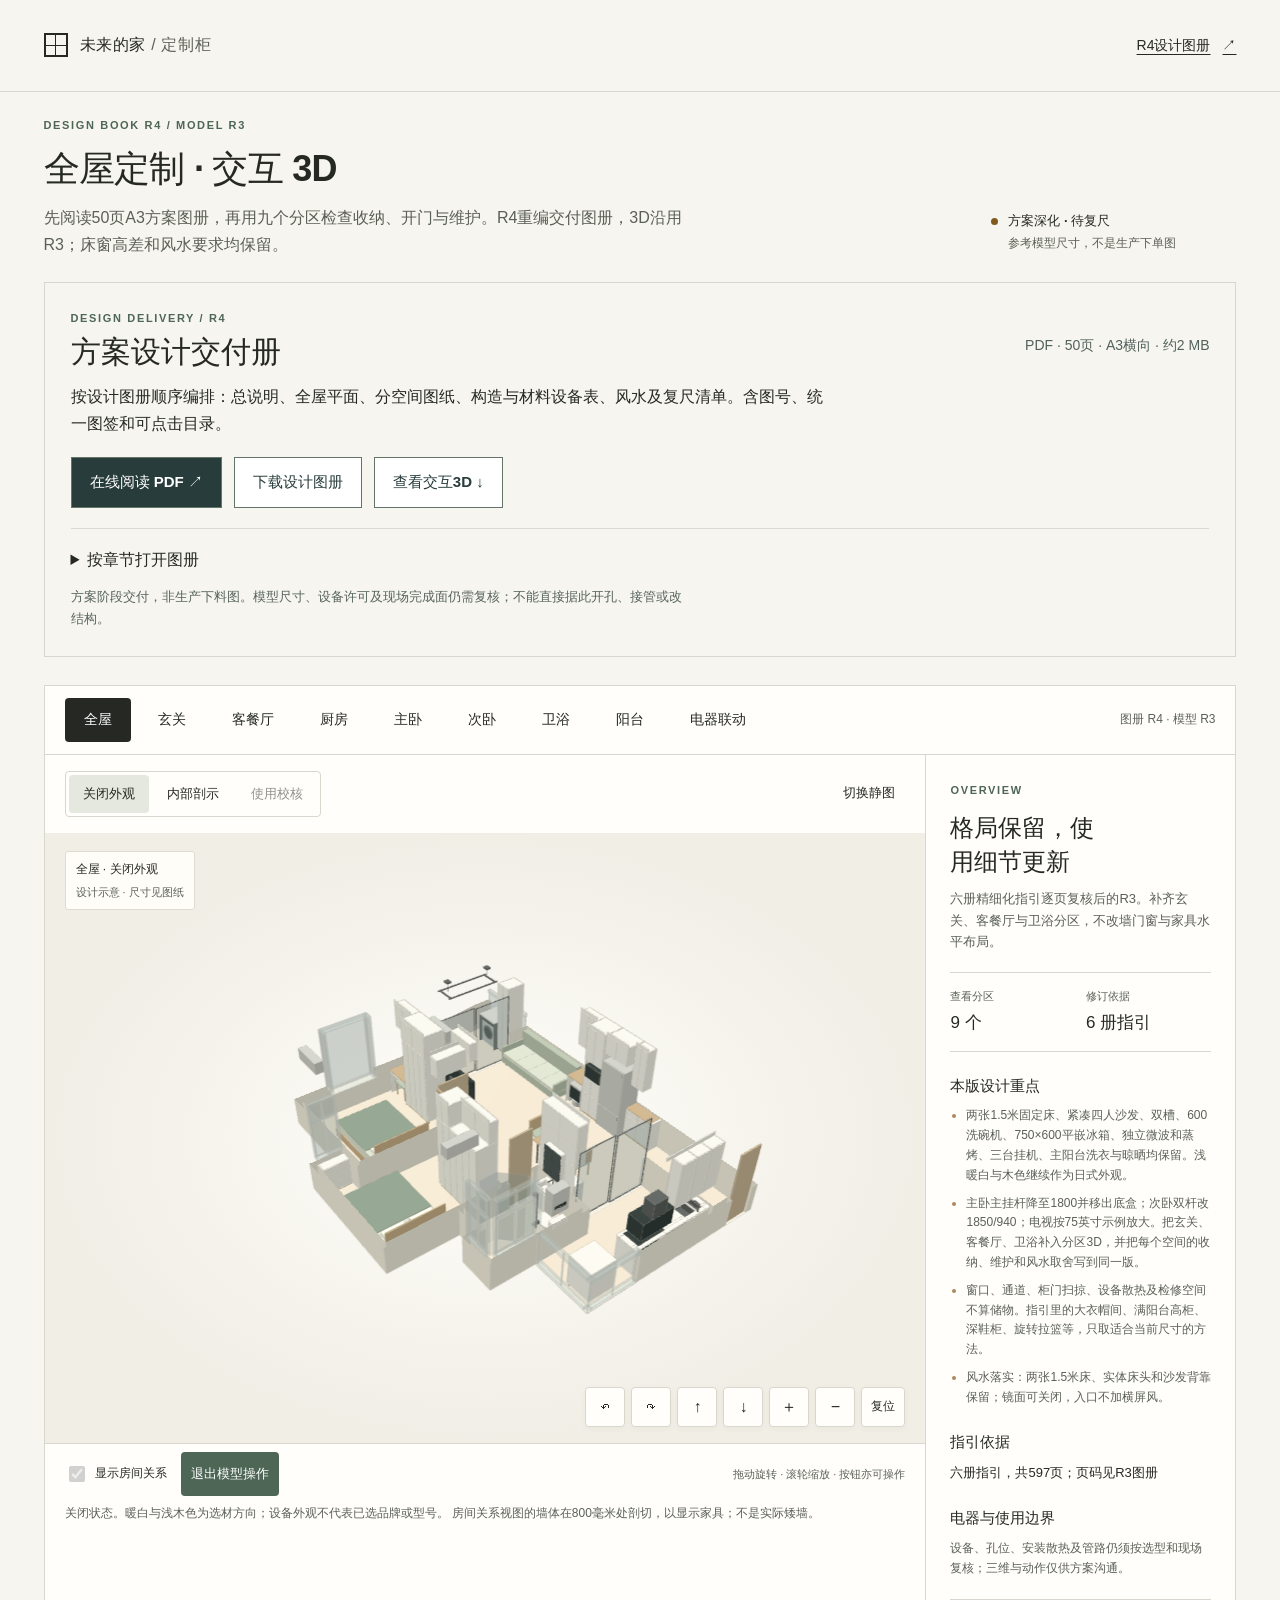
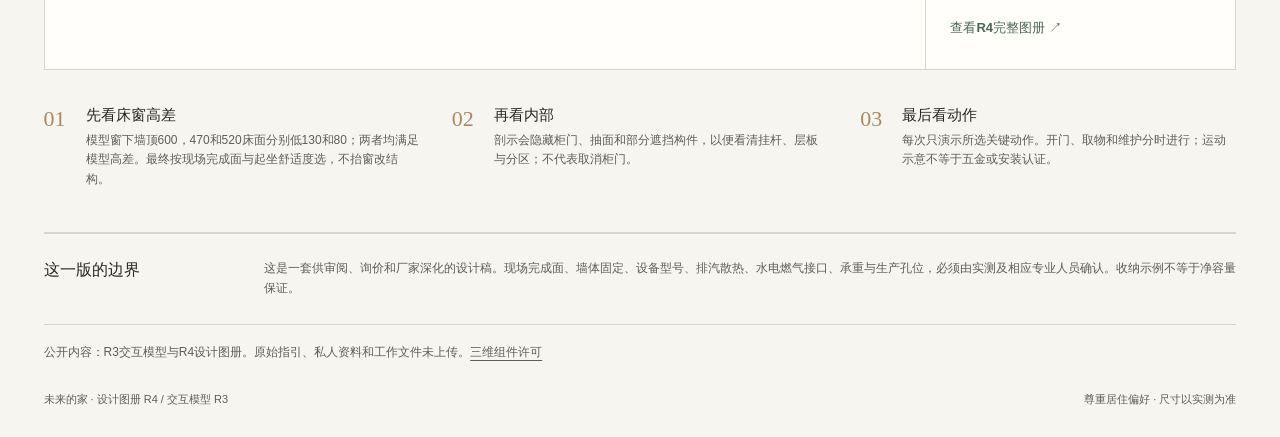
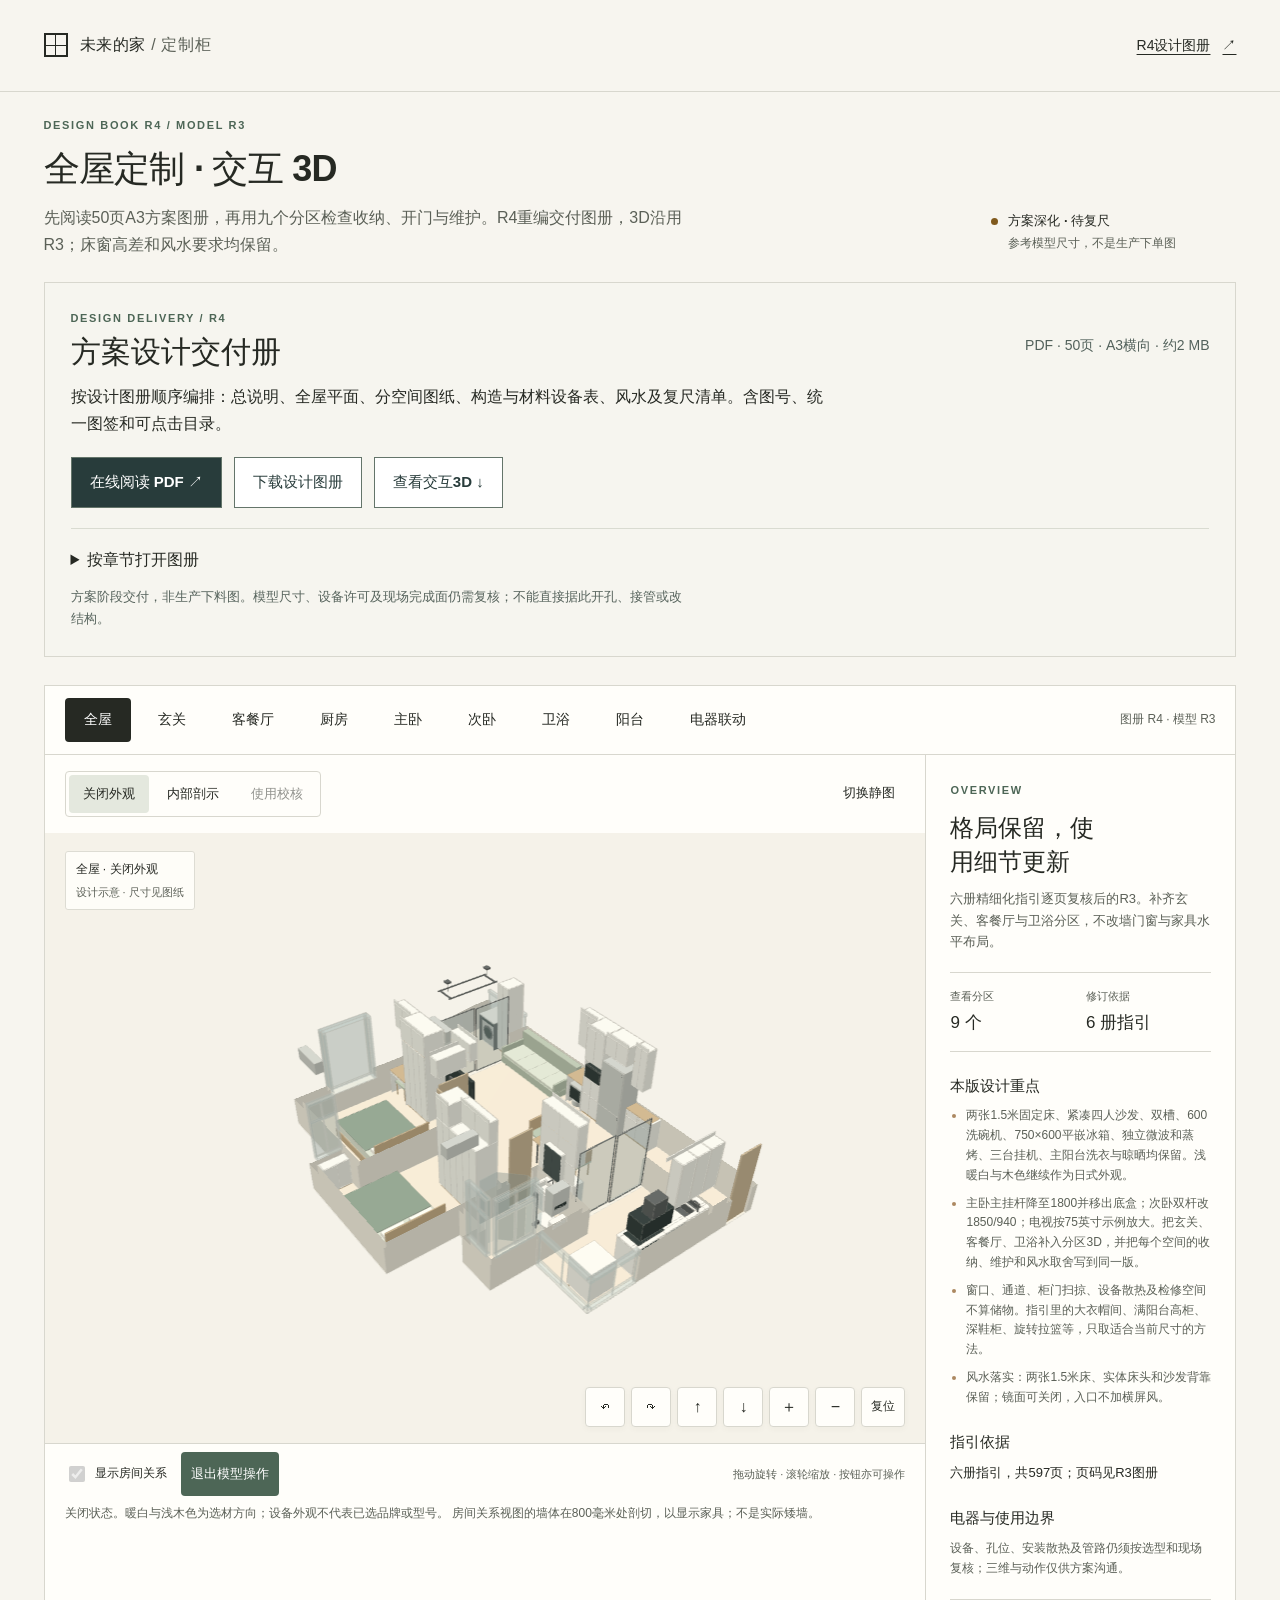
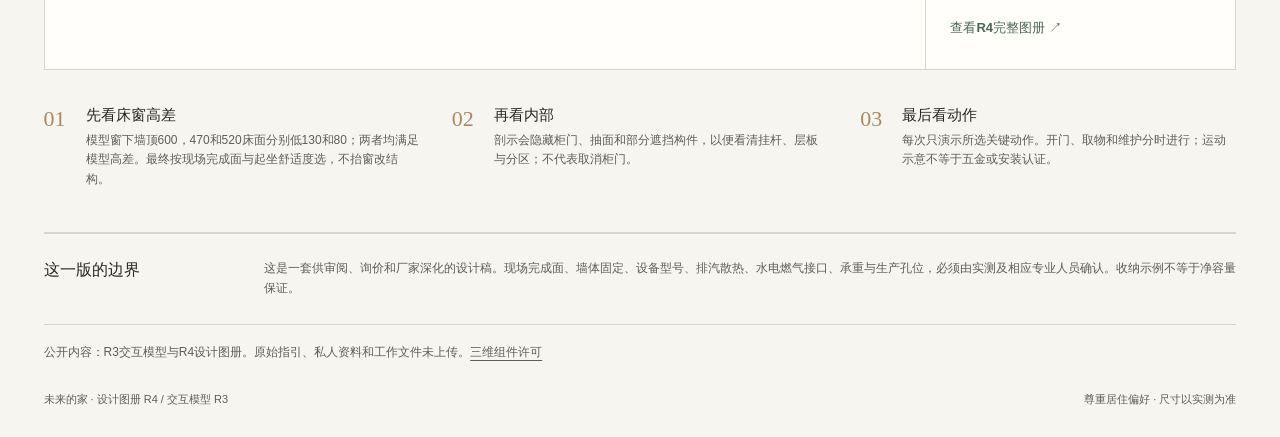
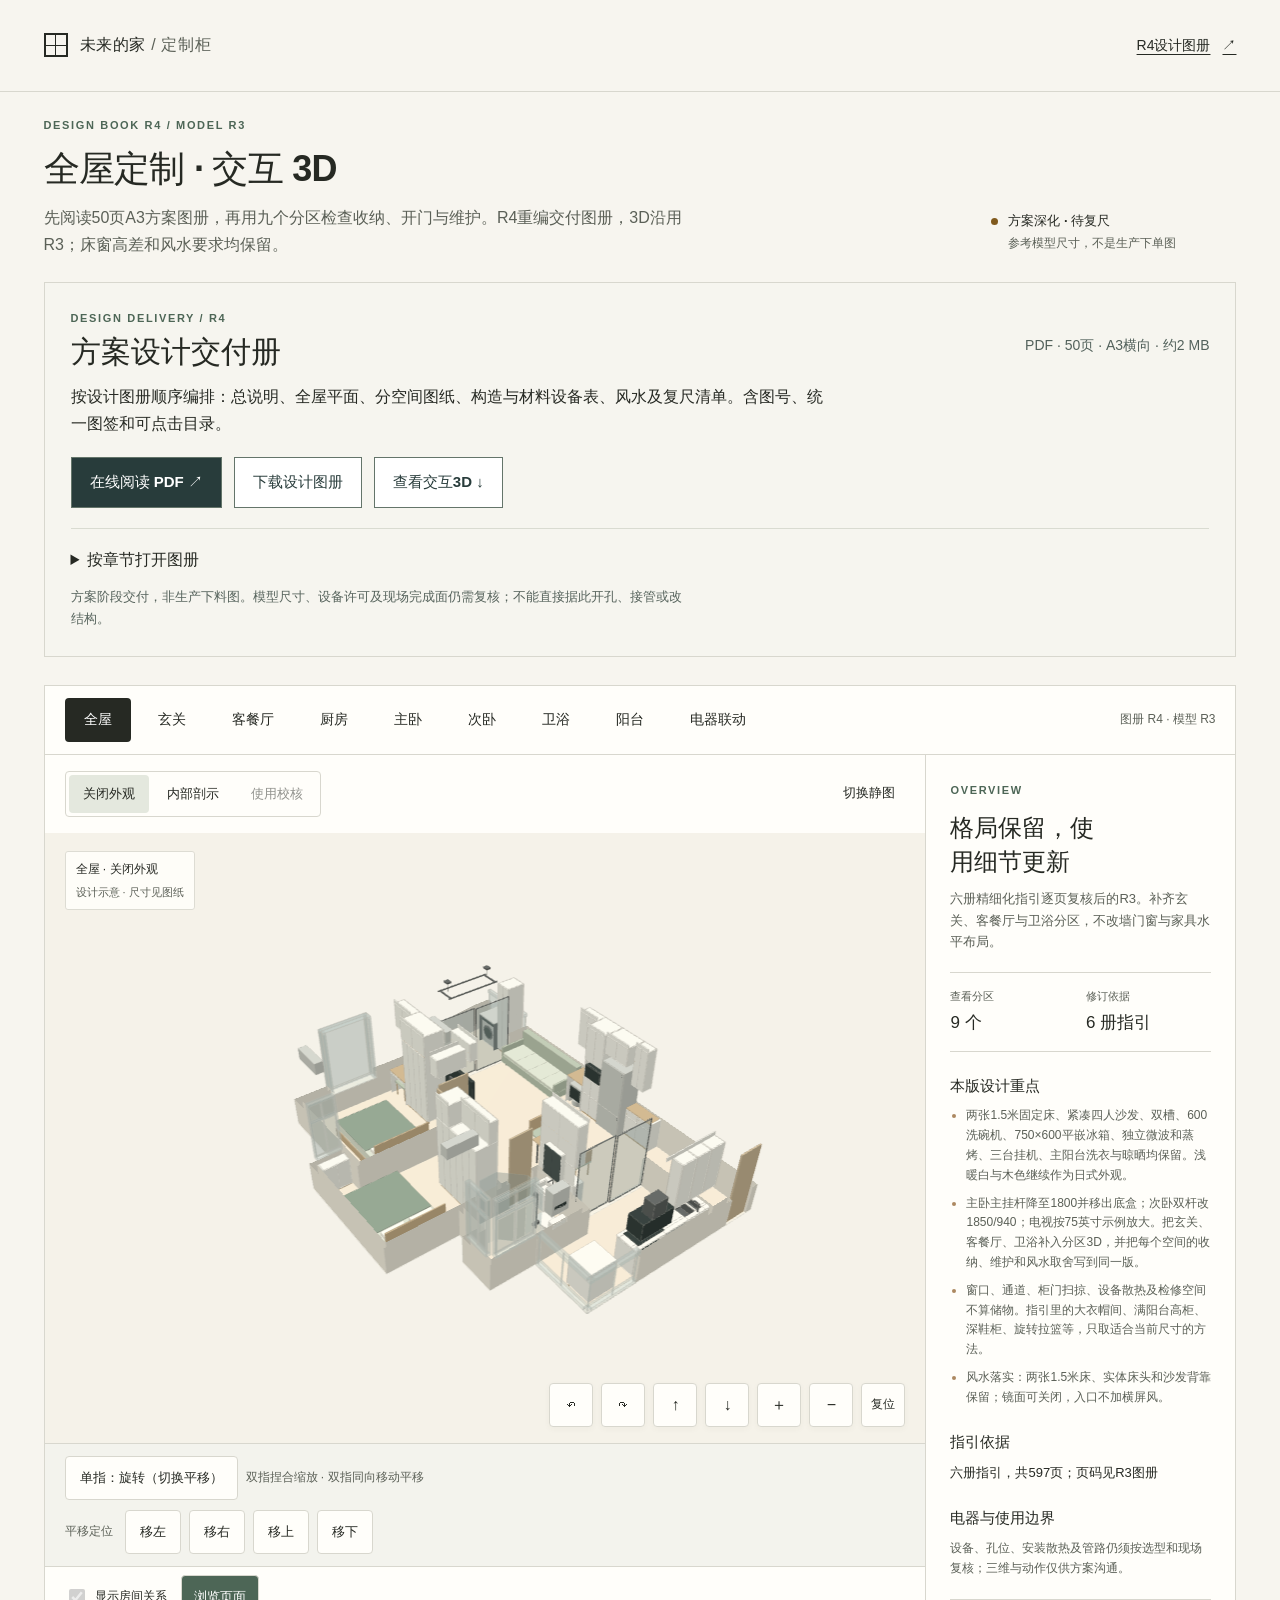
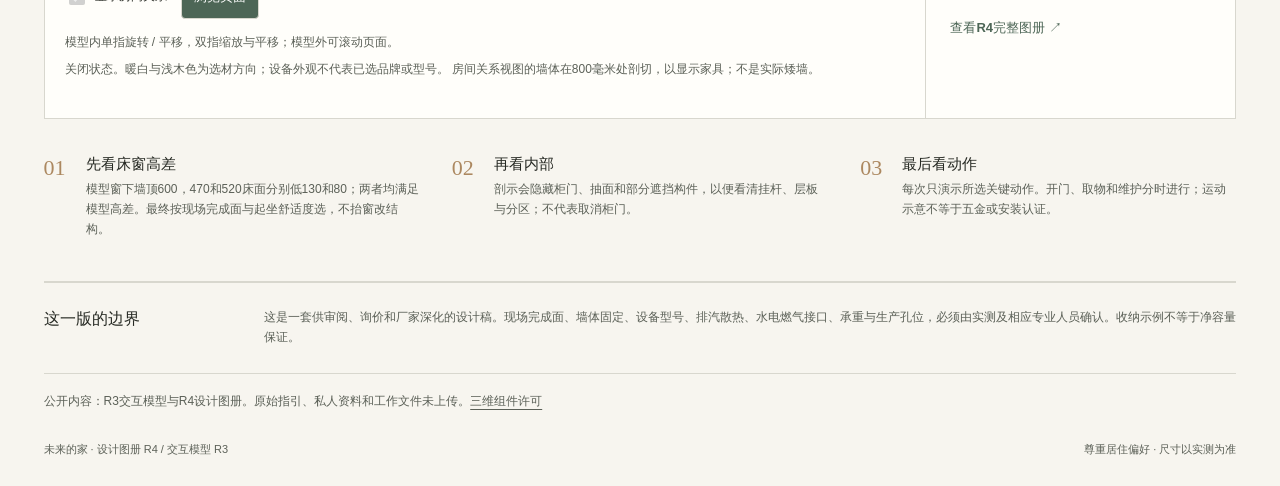
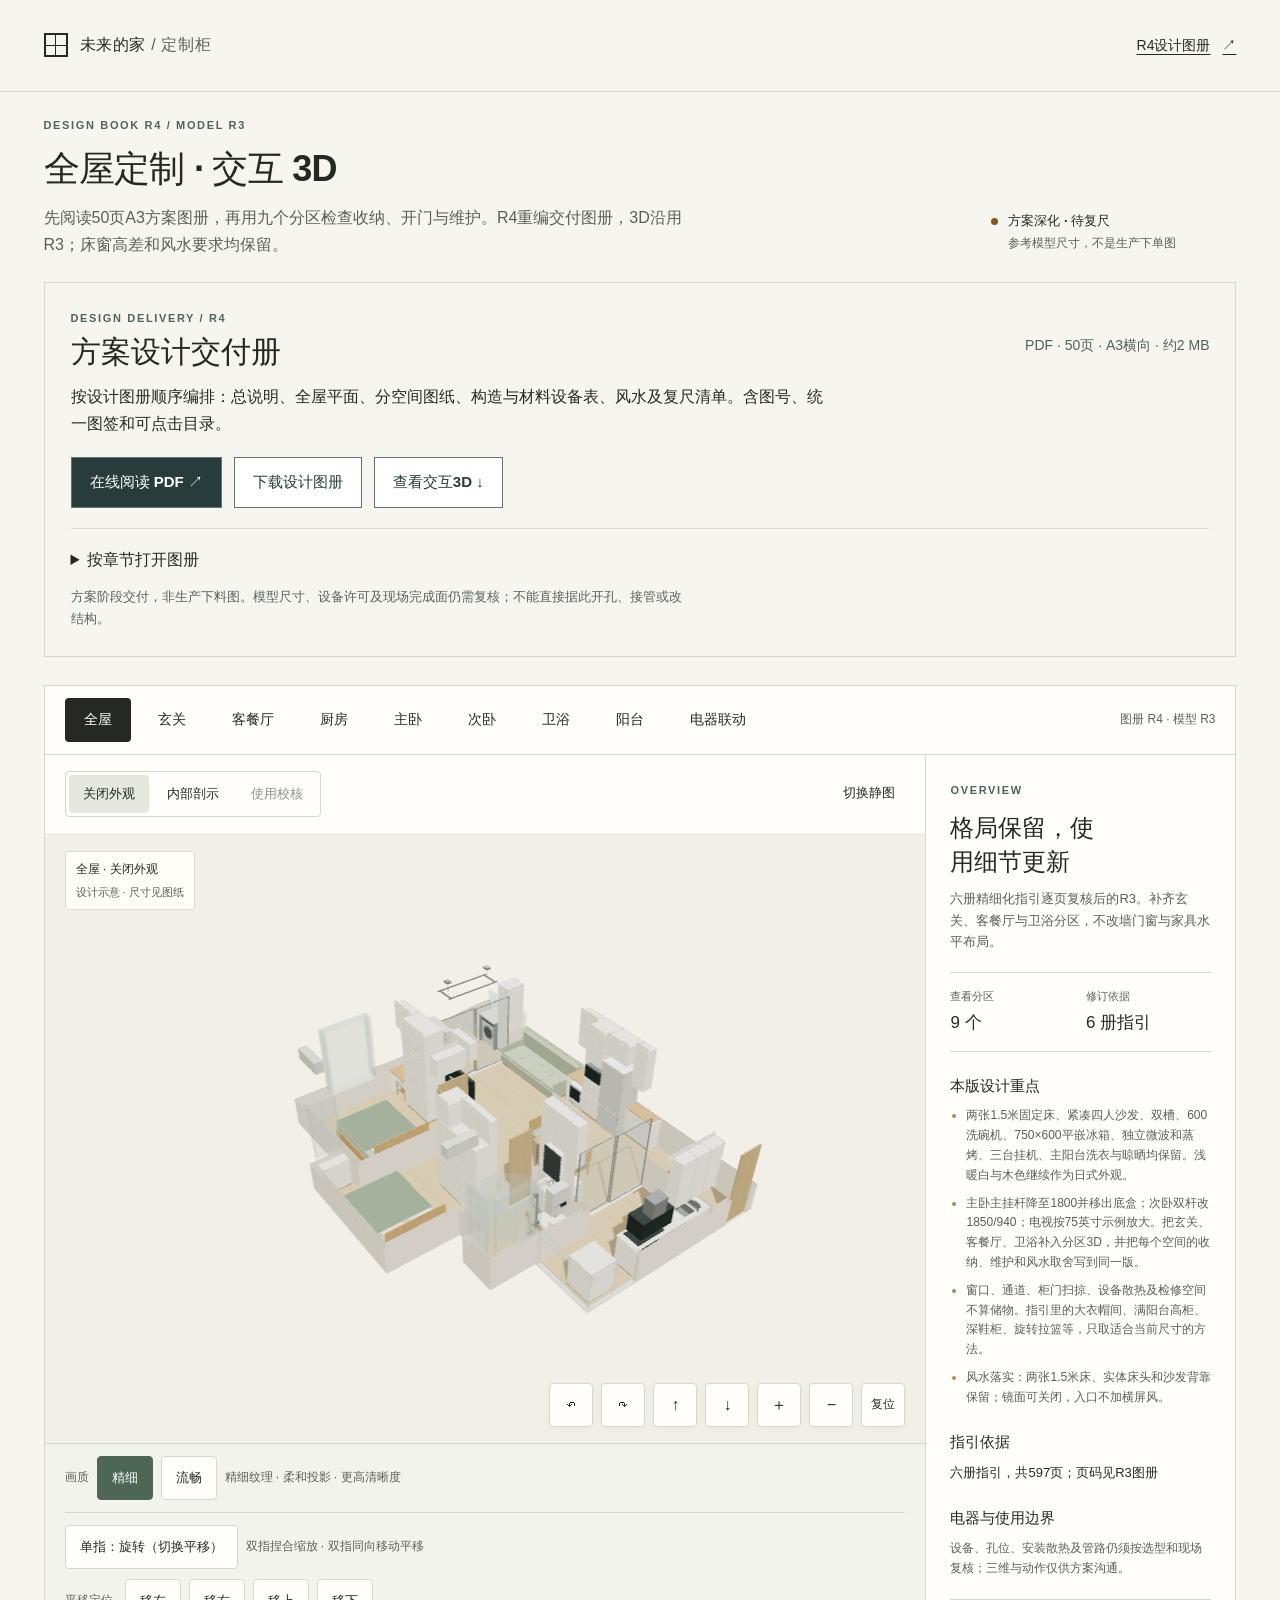
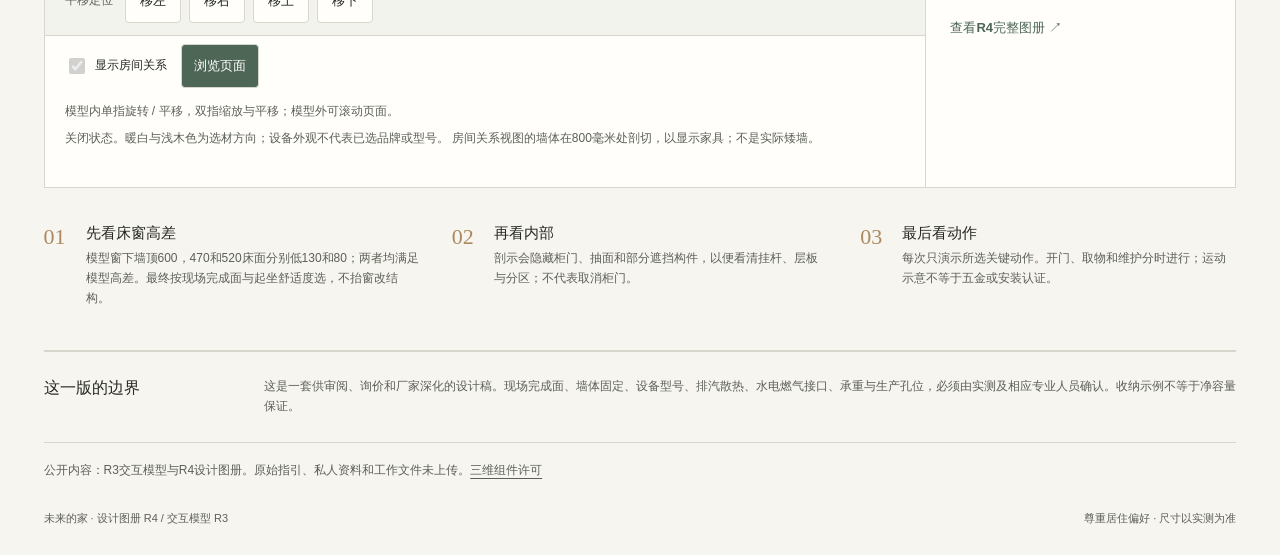
